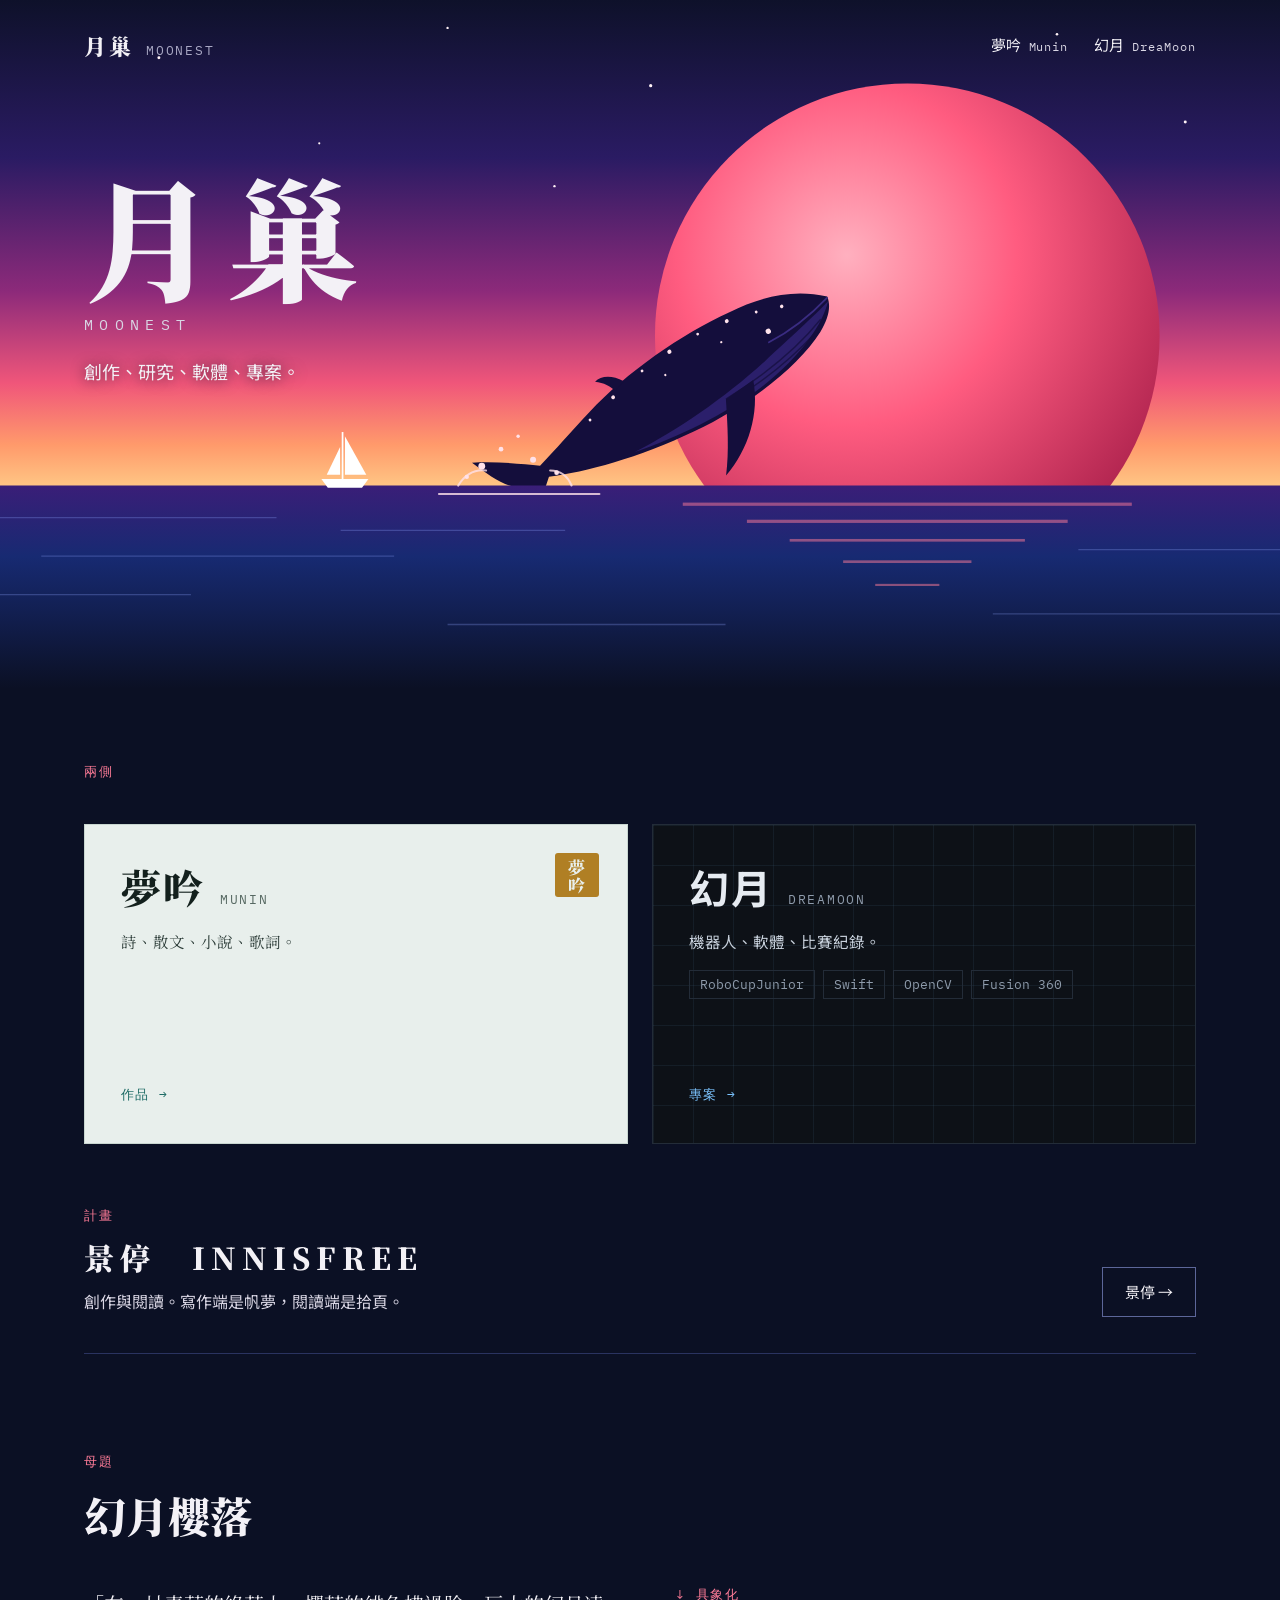
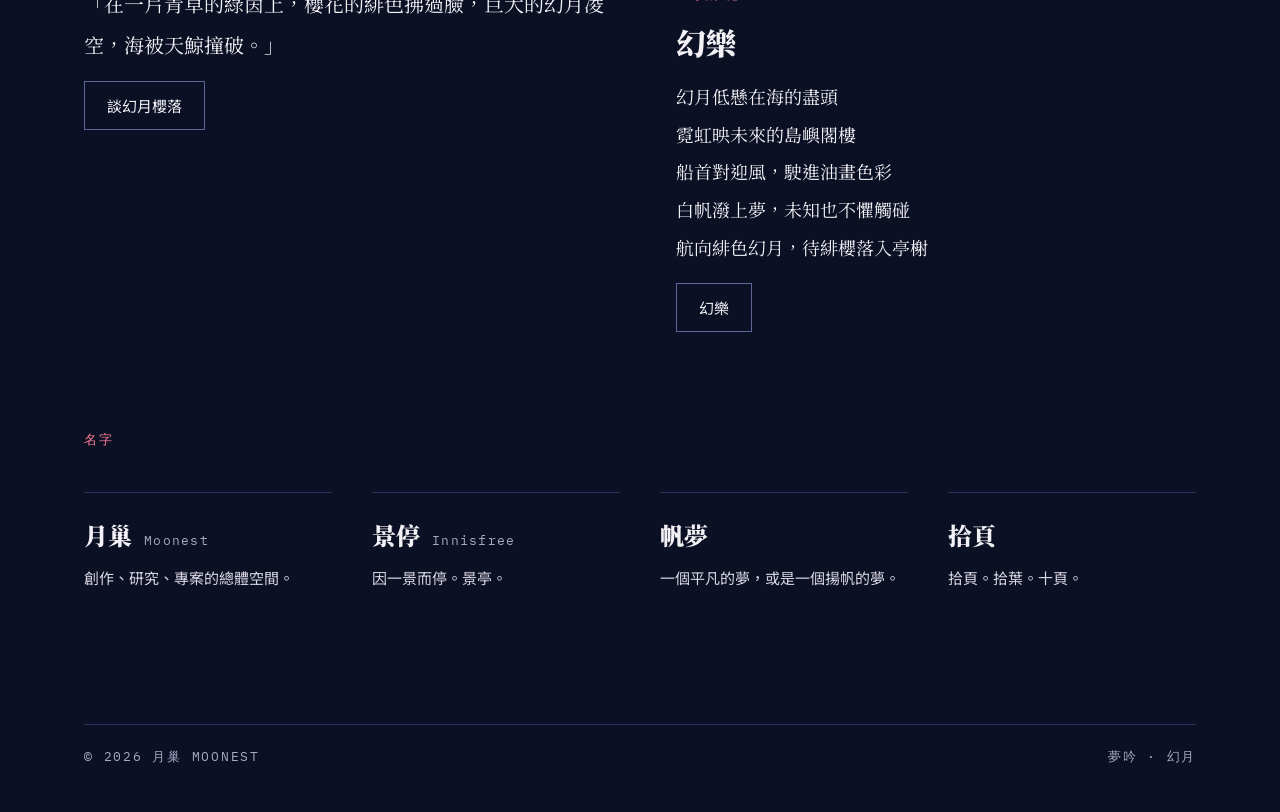
==== index.html @ ba8456cf "Deploy 月巢 Moonest Co-Authored-By: Claude Opus 5.5 <noreply@anthropic.com> Claude-Session: https://cl" ====
<!doctype html>
<html lang="zh-Hant">
<head>
<meta charset="utf-8">
<meta name="viewport" content="width=device-width, initial-scale=1, viewport-fit=cover">
<meta name="description" content="月巢 Moonest">
<style>body{margin:0}img{max-width:100%}[hidden]{display:none!important}</style>
<title>月巢 Moonest</title>
<link rel="stylesheet" href="https://fonts.googleapis.com/css2?family=Noto+Serif+TC:wght@400;600;900&family=Noto+Sans+TC:wght@400;500;700&family=IBM+Plex+Mono:wght@400;500&display=swap">
<style>
/* 版面概念：月巢是一個地方。首頁是「幻月櫻落」那片景；往左走是幻月的工作間（冷、格線、等寬字），往右走是夢吟的書房（紙、明體、朱印）。 */
:root{color-scheme:light;--bg:#F4F6F9;--surface:#FFFFFF;--line:#D5DCE5;--line2:#8493A6;--fg:#0F1720;--fg2:#2B3644;--muted:#556273;--accent:#0B5FB8;--inv-bg:#0F1720;--inv-fg:#E6EBF1;--inv-muted:#9AA7B6;--inv-line:#344153;--grid:rgba(11,95,184,.07);--display:var(--sans);}
:root[data-wing="mn"]{color-scheme:light;--bg:#E8EFEC;--surface:#F5F9F7;--line:#C8D6D0;--line2:#869C94;--fg:#13201D;--fg2:#2D3D39;--muted:#566862;--accent:#1B6A64;--inv-bg:#13201D;--inv-fg:#E8EFEC;--inv-muted:#9DB0A9;--inv-line:#3A4C47;--grid:transparent;--display:var(--serif);--mark:#B07F24;}
:root[data-wing="home"]{color-scheme:dark;--bg:#0B1024;--surface:#141A36;--line:#2A3360;--line2:#5C6699;--fg:#F3F1F6;--fg2:#D9D6E4;--muted:#A9A8C4;--accent:#FF7C98;--inv-bg:#F3F1F6;--inv-fg:#0B1024;--inv-muted:#47496B;--inv-line:#BFC0D6;--grid:rgba(92,102,153,.14);--display:var(--serif);}
@media (prefers-color-scheme: dark){:root:not([data-theme="light"]){color-scheme:dark;--bg:#0D1117;--surface:#141A22;--line:#232C38;--line2:#4A586B;--fg:#E6EBF1;--fg2:#C7D0DB;--muted:#8E9BAB;--accent:#7CC4FF;--inv-bg:#E6EBF1;--inv-fg:#0D1117;--inv-muted:#3F4C5C;--inv-line:#B4BFCC;--grid:rgba(124,196,255,.07);--display:var(--sans);}:root:not([data-theme="light"])[data-wing="mn"]{color-scheme:dark;--bg:#0F1716;--surface:#162120;--line:#26342F;--line2:#5B7068;--fg:#E3EDE9;--fg2:#C6D4CF;--muted:#93A7A0;--accent:#8FD3C2;--inv-bg:#E3EDE9;--inv-fg:#0F1716;--inv-muted:#4E605A;--inv-line:#B3C4BD;--grid:transparent;--display:var(--serif);--mark:#E3C77A;}:root:not([data-theme="light"])[data-wing="home"]{color-scheme:dark;--bg:#0B1024;--surface:#141A36;--line:#2A3360;--line2:#5C6699;--fg:#F3F1F6;--fg2:#D9D6E4;--muted:#A9A8C4;--accent:#FF7C98;--inv-bg:#F3F1F6;--inv-fg:#0B1024;--inv-muted:#47496B;--inv-line:#BFC0D6;--grid:rgba(92,102,153,.14);--display:var(--serif);}}
:root[data-theme="dark"]{color-scheme:dark;--bg:#0D1117;--surface:#141A22;--line:#232C38;--line2:#4A586B;--fg:#E6EBF1;--fg2:#C7D0DB;--muted:#8E9BAB;--accent:#7CC4FF;--inv-bg:#E6EBF1;--inv-fg:#0D1117;--inv-muted:#3F4C5C;--inv-line:#B4BFCC;--grid:rgba(124,196,255,.07);--display:var(--sans);}
:root[data-theme="dark"][data-wing="mn"]{color-scheme:dark;--bg:#0F1716;--surface:#162120;--line:#26342F;--line2:#5B7068;--fg:#E3EDE9;--fg2:#C6D4CF;--muted:#93A7A0;--accent:#8FD3C2;--inv-bg:#E3EDE9;--inv-fg:#0F1716;--inv-muted:#4E605A;--inv-line:#B3C4BD;--grid:transparent;--display:var(--serif);--mark:#E3C77A;}
:root[data-theme="dark"][data-wing="home"]{color-scheme:dark;--bg:#0B1024;--surface:#141A36;--line:#2A3360;--line2:#5C6699;--fg:#F3F1F6;--fg2:#D9D6E4;--muted:#A9A8C4;--accent:#FF7C98;--inv-bg:#F3F1F6;--inv-fg:#0B1024;--inv-muted:#47496B;--inv-line:#BFC0D6;--grid:rgba(92,102,153,.14);--display:var(--serif);}
.as-dm{--bg:#0D1117;--surface:#141A22;--line:#232C38;--line2:#4A586B;--fg:#E6EBF1;--fg2:#C7D0DB;--muted:#8E9BAB;--accent:#7CC4FF;--inv-bg:#E6EBF1;--inv-fg:#0D1117;--inv-muted:#3F4C5C;--inv-line:#B4BFCC;--grid:rgba(124,196,255,.07);--display:var(--sans);}
.as-mn{--bg:#E8EFEC;--surface:#F5F9F7;--line:#C8D6D0;--line2:#869C94;--fg:#13201D;--fg2:#2D3D39;--muted:#566862;--accent:#1B6A64;--inv-bg:#13201D;--inv-fg:#E8EFEC;--inv-muted:#9DB0A9;--inv-line:#3A4C47;--grid:transparent;--display:var(--serif);--mark:#B07F24;}
:root{
  --serif:'Noto Serif TC','Noto Serif CJK TC','Source Han Serif TC','Songti TC','PMingLiU','Noto Sans CJK TC','PingFang TC','Microsoft JhengHei',serif;
  --sans:'Noto Sans TC','Noto Sans CJK TC','PingFang TC','Microsoft JhengHei',sans-serif;
  --mono:'IBM Plex Mono',ui-monospace,Menlo,monospace;
  --wrap:1160px;
}
*{box-sizing:border-box}
body{background:var(--bg);color:var(--fg);font-family:var(--sans);font-size:16px;line-height:1.85;overflow-x:hidden}
a{color:inherit}
a:focus-visible,button:focus-visible{outline:2px solid var(--accent);outline-offset:3px}
h1,h2,h3{font-family:var(--display);font-weight:900;line-height:1.3;margin:0;text-wrap:balance}
p{margin:0}
main{overflow-x:clip}
.wrap{max-width:var(--wrap);margin-inline:auto;padding-inline:24px}
.mono{font-family:var(--mono);font-size:12.5px;letter-spacing:.14em;color:var(--muted);text-transform:uppercase}
.label{font-family:var(--mono);font-size:13px;letter-spacing:.16em;color:var(--accent)}

/* 頁首 */
.site-head{display:flex;flex-wrap:wrap;align-items:center;justify-content:space-between;gap:8px 32px;padding-block:18px;position:relative;z-index:3}
.wordmark{display:flex;align-items:baseline;gap:12px;text-decoration:none;padding-block:8px}
.wordmark b{font-family:var(--serif);font-weight:900;font-size:22px;letter-spacing:.14em}
.site-nav{display:flex;flex-wrap:wrap;gap:0 26px;font-size:15px}
.site-nav a{text-decoration:none;padding:10px 0;border-bottom:2px solid transparent;display:flex;gap:8px;align-items:baseline}
.site-nav a span{font-family:var(--mono);font-size:12px;letter-spacing:.08em;color:var(--muted)}
.site-nav a:hover{border-bottom-color:var(--line2)}
.site-nav a[aria-current="page"]{border-bottom-color:var(--accent)}

.btn{display:inline-flex;align-items:center;min-height:46px;padding:10px 22px;text-decoration:none;font-size:15px;border:1px solid var(--line2);background:none;color:var(--fg);font-family:inherit;cursor:pointer}
.btn:hover{border-color:var(--fg)}
.btn.solid{background:var(--inv-bg);color:var(--inv-fg);border-color:var(--inv-bg);font-weight:700}
.actions{display:flex;flex-wrap:wrap;gap:12px 16px}
section.block{padding-block:96px 0;display:flex;flex-direction:column;gap:40px}
.sec-head{display:flex;flex-direction:column;gap:14px;max-width:44em}
.sec-head h2{font-size:clamp(26px,3.4vw,42px)}
.sec-head p{color:var(--fg2)}
.page-head{padding-block:56px 0;display:flex;flex-direction:column;gap:16px;max-width:46em}
.page-head h1{font-size:clamp(34px,5vw,60px)}
.page-head p{color:var(--fg2);font-size:17px}

/* ===== 首頁：景 ===== */
.scene{position:relative;margin-top:-110px;padding-top:110px;background:#0B1024;min-height:660px;display:flex;flex-direction:column;overflow:hidden;isolation:isolate}
.scene svg.sky{position:absolute;inset:0;width:100%;height:100%;z-index:-1}
.scene>.wrap{width:100%}
[data-wing="home"] .site-nav a span{color:var(--fg2)}
.scene .copy{display:flex;flex-direction:column;gap:22px;max-width:560px;padding-block:72px 300px}
.scene h1{font-family:var(--serif);font-size:clamp(64px,11vw,132px);line-height:1.05;letter-spacing:.08em}
.scene h1 small{display:block;font-family:var(--mono);font-weight:400;font-size:15px;letter-spacing:.42em;color:var(--fg2);margin-top:14px}
.scene .lede{font-size:18px;color:var(--fg);max-width:26em;text-shadow:0 1px 14px rgba(11,16,36,.7)}
.petal{position:absolute;top:-24px;left:var(--x);width:11px;height:7px;border-radius:70% 30% 70% 30%;background:#FFB3C6;opacity:.9;animation:fall linear infinite;z-index:0;pointer-events:none}
@keyframes fall{0%{transform:translate3d(0,-20px,0) rotate(0)}100%{transform:translate3d(-140px,720px,0) rotate(540deg)}}
.boat{animation:bob 7s ease-in-out infinite;transform-origin:center;transform-box:fill-box}
@keyframes bob{0%,100%{transform:translateY(0) rotate(-1.2deg)}50%{transform:translateY(3px) rotate(1.6deg)}}
@media (prefers-reduced-motion: reduce){.petal{animation:none;top:var(--y)}.boat{animation:none}}
@media (max-width:720px){.scene{min-height:620px}.scene svg.sky{top:auto;bottom:0;height:60%}.scene .copy{padding-block:36px 380px}}

.rooms{display:grid;grid-template-columns:repeat(auto-fit,minmax(300px,1fr));gap:24px}
.room{display:flex;flex-direction:column;gap:14px;padding:36px;min-height:320px;text-decoration:none;background:var(--bg);color:var(--fg);border:1px solid var(--line)}
.room .who{display:flex;align-items:baseline;gap:14px;flex-wrap:wrap}
.room h3{font-size:40px;letter-spacing:.06em}
.room p{color:var(--fg2);font-size:15.5px;max-width:30em}
.room .go{margin-top:auto;font-family:var(--mono);font-size:13px;letter-spacing:.1em;color:var(--accent)}
.room:hover{border-color:var(--line2)}
.room.dm{background-image:linear-gradient(var(--grid) 1px,transparent 1px),linear-gradient(90deg,var(--grid) 1px,transparent 1px);background-size:40px 40px}
.room.dm h3{font-family:var(--sans);font-weight:700}
.room.dm .tags{display:flex;flex-wrap:wrap;gap:8px;font-family:var(--mono);font-size:12.5px;color:var(--muted)}
.room.dm .tags span{border:1px solid var(--line);padding:2px 10px}
.room.mn{position:relative}
.room.mn h3{font-family:var(--serif)}
.room.mn p{font-family:var(--serif)}
.seal{display:inline-grid;place-items:center;width:44px;height:44px;background:var(--mark,var(--accent));color:var(--bg);font-family:var(--serif);font-weight:900;font-size:17px;line-height:1.05;writing-mode:vertical-rl;letter-spacing:.04em;border-radius:3px}
.room.mn .seal{position:absolute;right:28px;top:28px}

.strip{display:flex;flex-wrap:wrap;gap:24px 56px;align-items:flex-end;justify-content:space-between;border-top:1px solid var(--line2);border-bottom:1px solid var(--line);padding-block:36px}
.strip .t{display:flex;flex-direction:column;gap:10px;max-width:40em}
.strip h3{font-size:30px;letter-spacing:.2em}
.strip p{color:var(--fg2)}

.motif{display:flex;flex-wrap:wrap;gap:40px 72px}
.motif .col{flex:1 1 320px;min-width:0;display:flex;flex-direction:column;gap:16px}
.motif h3{font-size:30px}
.motif blockquote{margin:0;font-family:var(--serif);font-size:20px;line-height:2.05;color:var(--fg)}
.motif .verse{font-family:var(--serif);font-size:18px;line-height:2.1;color:var(--fg)}
.motif p{color:var(--fg2)}
.arrow{font-family:var(--mono);color:var(--accent);font-size:13px;letter-spacing:.14em}

.names{display:grid;grid-template-columns:repeat(auto-fit,minmax(240px,1fr));gap:0 40px;margin:0}
.names div{padding:20px 0;border-top:1px solid var(--line);display:flex;flex-direction:column;gap:6px}
.names dt{font-family:var(--serif);font-weight:900;font-size:24px;display:flex;align-items:baseline;gap:12px;flex-wrap:wrap}
.names dt span{font-family:var(--mono);font-weight:400;font-size:12.5px;letter-spacing:.1em;color:var(--muted)}
.names dd{margin:0;color:var(--fg2);font-size:15px}

/* ===== 通用內容元件 ===== */
.tl{list-style:none;margin:0;padding:0}
.tl li{display:grid;grid-template-columns:64px minmax(0,1fr) auto;gap:4px 20px;padding:17px 0;border-top:1px solid var(--line);align-items:baseline}
.tl li:last-child{border-bottom:1px solid var(--line)}
.tl .y{font-family:var(--mono);font-size:14px;color:var(--muted);font-variant-numeric:tabular-nums}
.tl .r{font-weight:700;white-space:nowrap}
.tl .r.top{color:var(--accent)}
.tl .r.quiet{font-weight:400;color:var(--muted)}
@media (max-width:560px){.tl li{grid-template-columns:52px minmax(0,1fr)}.tl .r{grid-column:2}}
.cols{display:flex;flex-wrap:wrap;gap:40px 56px}
.cols>.main{flex:999 1 520px;min-width:0}
.cols>.aside{flex:1 1 300px;min-width:0;display:flex;flex-direction:column;gap:18px}
.card{background:var(--surface);border:1px solid var(--line);padding:24px;display:flex;flex-direction:column;gap:8px}
.card h3{font-family:var(--sans);font-weight:700;font-size:18px}
.card p{color:var(--fg2);font-size:15px}
.grid{display:grid;grid-template-columns:repeat(auto-fit,minmax(250px,1fr));gap:20px}
.plain{display:flex;flex-direction:column;gap:8px;padding-top:18px;border-top:1px solid var(--line2)}
.plain h3{font-family:var(--sans);font-weight:700;font-size:17px}
.plain p{color:var(--fg2);font-size:15px}
.big{background:var(--inv-bg);color:var(--inv-fg);padding:36px;display:flex;flex-direction:column;gap:16px}
.big .mono{color:var(--inv-muted)}
.big h3{font-size:34px}
.big p{max-width:38em}
.big .facts{display:flex;flex-wrap:wrap;gap:6px 28px;padding-top:12px;border-top:1px solid var(--inv-line);font-family:var(--mono);font-size:13px;color:var(--inv-muted)}
.prose-block{display:flex;flex-direction:column;gap:14px;max-width:42em;color:var(--fg2)}
.prose-block h3{font-size:22px;color:var(--fg);margin-top:8px}
.steps{list-style:none;margin:0;padding:0;counter-reset:s}
.steps li{counter-increment:s;display:grid;grid-template-columns:44px minmax(0,1fr);gap:0 12px;padding:14px 0;border-top:1px solid var(--line)}
.steps li::before{content:counter(s,decimal-leading-zero);font-family:var(--mono);font-size:13px;color:var(--muted);padding-top:3px}
.steps b{display:block}
.steps span{color:var(--fg2);font-size:15px}
.log{font-family:var(--mono);font-size:13.5px;line-height:1.9;color:var(--fg2);margin:0;padding:0;list-style:none}
.log li{display:grid;grid-template-columns:52px minmax(0,1fr);gap:0 12px;padding:8px 0;border-top:1px solid var(--line)}
.log b{color:var(--accent);font-weight:500}
.log span{font-family:var(--sans);font-size:15px}
.meanings{display:flex;flex-wrap:wrap;gap:10px 28px;font-family:var(--serif);font-size:18px}
.meanings span{display:flex;align-items:baseline;gap:10px}
.meanings i{font-style:normal;font-family:var(--sans);font-size:14px;color:var(--muted)}

/* ===== 幻月：工作間 ===== */
.dm-head{position:relative;padding-block:64px 56px;border-bottom:1px solid var(--line);
  background-image:linear-gradient(var(--grid) 1px,transparent 1px),linear-gradient(90deg,var(--grid) 1px,transparent 1px);background-size:48px 48px}
.dm-head .in{display:flex;flex-direction:column;gap:18px;max-width:44em}
.dm-head h1{font-family:var(--sans);font-weight:700;font-size:clamp(40px,7vw,88px);letter-spacing:.02em;line-height:1.1}
.dm-head h1 span{font-family:var(--mono);font-weight:400;font-size:.42em;color:var(--accent);letter-spacing:.02em;margin-left:.3em}
.dm-head p{color:var(--fg2);font-size:17px}
.dm-head .coord{position:absolute;right:24px;bottom:14px}
[data-wing="dm"] h2,[data-wing="dm"] h3{font-family:var(--sans);font-weight:700}
.proj{display:grid;grid-template-columns:minmax(0,1fr) auto;gap:4px 24px;padding:20px 0;border-top:1px solid var(--line);text-decoration:none;align-items:baseline}
.proj:last-child{border-bottom:1px solid var(--line)}
.proj h3{font-size:22px}
.proj p{grid-column:1;color:var(--fg2);font-size:15px;max-width:44em}
.proj .n{font-family:var(--mono);font-size:12.5px;color:var(--muted);white-space:nowrap}
a.proj:hover h3{color:var(--accent)}

.dm-hero-in{display:flex;flex-wrap:wrap;gap:36px 56px;align-items:center;justify-content:space-between}
.dm-hero .in{flex:1 1 320px;min-width:0}
.dm-quote{margin:0;font-size:19px;line-height:1.95;color:var(--fg);max-width:22em}
.sim{flex:1 1 420px;max-width:600px;min-width:0;margin:0;display:flex;flex-direction:column;gap:10px}
.sim canvas{width:100%;height:auto;display:block;border:1px solid var(--line);background:var(--bg)}
.sim figcaption{display:flex;flex-wrap:wrap;gap:4px 20px;justify-content:space-between}
.sim figcaption b{font-weight:500;color:var(--accent)}
.figs{display:grid;grid-template-columns:repeat(auto-fit,minmax(280px,1fr));gap:20px}
.fig{margin:0;background:var(--surface);border:1px solid var(--line);padding:16px;display:flex;flex-direction:column;gap:8px;min-width:0}
.fig svg{width:100%;height:auto;display:block}
.d-line{stroke:var(--line2);fill:none;stroke-width:1.2}
.d-dash{stroke:var(--line2);fill:none;stroke-width:1;stroke-dasharray:3 5}
.d-hi{stroke:var(--accent);fill:none;stroke-width:1.8}
.d-hi2{stroke:var(--accent);stroke-width:1.8}
.d-ring{stroke:var(--accent);fill:var(--surface);stroke-width:2.2}
.d-fill{fill:var(--bg);stroke:var(--line2);stroke-width:1.2}
.d-track{stroke:var(--fg);fill:none;stroke-width:30;stroke-linecap:butt}
.d-ink{fill:var(--fg2)}
.d-acc{fill:var(--accent)}
.d-txt{fill:var(--muted);font-family:var(--mono);font-size:11.5px;letter-spacing:.04em}
.d-acct{fill:var(--accent)}
.d-big{fill:var(--fg);font-family:var(--mono);font-size:44px;font-weight:500}
.dot{display:inline-block;width:7px;height:7px;border-radius:50%;background:var(--accent);margin-right:9px;vertical-align:1px}
/* ===== 夢吟：書房 ===== */
.mn-head{display:flex;flex-wrap:wrap;gap:40px 72px;justify-content:space-between;align-items:flex-start;padding-block:64px 0}
.mn-head .intro{flex:1 1 380px;min-width:0;display:flex;flex-direction:column;gap:18px;max-width:34em;font-family:var(--serif);font-size:17.5px;line-height:2}
.mn-head .intro h1{font-size:clamp(44px,7vw,84px);letter-spacing:.12em;display:flex;align-items:center;gap:20px;flex-wrap:wrap}
.mn-head .intro p{color:var(--fg2)}
.mn-poem{writing-mode:vertical-rl;font-family:var(--serif);font-size:19px;line-height:2.4;letter-spacing:.2em;max-height:19em;max-width:100%;overflow-x:auto;flex:0 0 auto;border-right:1px solid var(--line2);padding-right:22px}
.cat{display:flex;flex-direction:column;gap:0}
.cat-head{display:flex;align-items:baseline;justify-content:space-between;gap:16px;padding-bottom:12px}
.cat-head h2{font-size:26px;letter-spacing:.1em}
.work{display:grid;grid-template-columns:minmax(0,1fr) auto;gap:4px 24px;padding:18px 0;border-top:1px solid var(--line);text-decoration:none;align-items:baseline}
.work:last-child{border-bottom:1px solid var(--line)}
.work h3{font-size:22px}
.work.novel h3{font-size:28px}
.work p{grid-column:1;color:var(--fg2);font-size:15px;max-width:42em;font-family:var(--serif)}
.work .n{font-family:var(--mono);font-size:12.5px;color:var(--muted);white-space:nowrap;font-variant-numeric:tabular-nums}
.work:hover h3{color:var(--accent)}
.cats{display:flex;flex-direction:column;gap:64px;padding-top:72px}

.mn-art{flex:1 1 380px;max-width:600px;min-width:0;height:auto;align-self:center}
.mn-left{flex:1 1 340px;min-width:0;display:flex;flex-direction:column;gap:40px;align-items:flex-start;align-self:center}
.mn-left .intro{flex:0 0 auto}
.a-moon{fill:var(--surface);stroke:var(--line2);stroke-width:1.2}
.a-mist{stroke:var(--bg);stroke-width:7;stroke-linecap:round;fill:none}
.a-branch{stroke:var(--fg);stroke-width:6;fill:none;stroke-linecap:round}
.a-twig{stroke:var(--fg);stroke-width:2.6;fill:none;stroke-linecap:round}
.a-leaf{fill:var(--fg2);opacity:.82}
.a-seven{fill:var(--mark,var(--accent))}
.a-ink{fill:var(--fg);stroke:var(--fg);stroke-width:2.4;stroke-linejoin:round;stroke-linecap:round}
.a-eye{fill:var(--bg)}
.mn-sec{display:flex;flex-direction:column;gap:22px}
.mn-h{display:flex;align-items:center;gap:16px}
.mn-h h2{font-size:26px;letter-spacing:.14em;white-space:nowrap}
.mn-h::after{content:"";flex:1;border-top:1px solid var(--line2);height:3px;border-bottom:1px solid var(--line)}
.mn-h .mono{order:3}
.shelf{display:grid;grid-template-columns:repeat(auto-fit,minmax(220px,1fr));gap:28px}
.book{display:flex;flex-direction:column;gap:14px;text-decoration:none;min-width:0}
.cover{position:relative;aspect-ratio:3/4;max-width:100%;overflow:hidden;box-shadow:0 1px 0 var(--line2),6px 8px 0 var(--line)}
.cover svg{position:absolute;inset:0;width:100%;height:100%}
.cover .bt{position:absolute;top:22px;right:20px;writing-mode:vertical-rl;font-family:var(--serif);font-weight:900;font-size:30px;letter-spacing:.2em;line-height:1.1}
.cover .by{position:absolute;left:18px;bottom:16px;font-family:var(--mono);font-size:11px;letter-spacing:.2em}
.book:hover .cover{transform:translateY(-3px)}
.cover{transition:transform .2s}
@media (prefers-reduced-motion: reduce){.cover{transition:none}.book:hover .cover{transform:none}}
.book p{font-family:var(--serif);font-size:15px;color:var(--fg2)}
.series{border:1px solid var(--line);background:var(--surface);display:flex;flex-direction:column}
.sea-art{width:100%;height:auto;display:block;border-bottom:1px solid var(--line)}
.s-line{stroke:var(--fg);stroke-width:1.6;fill:none;stroke-linecap:round}
.s-faint{stroke:var(--line2);stroke-width:1.2;fill:none;stroke-linecap:round}
.s-ink{fill:var(--fg)}
.s-ink2{stroke:var(--fg);stroke-width:2.4;fill:none;stroke-linecap:round}
.series .cap{padding:18px 24px 4px;display:flex;justify-content:space-between;gap:16px;flex-wrap:wrap;align-items:baseline}
.series .cap h3{font-size:24px;letter-spacing:.1em}
.series .rows{padding:0 24px 8px}
.series .work:last-child{border-bottom:0}
.slips{display:flex;gap:18px;overflow-x:auto;padding-bottom:14px;align-items:stretch}
.slip{flex:0 0 auto;display:block;text-decoration:none;background:var(--surface);border:1px solid var(--line);padding:26px 22px;min-width:0}
.slip .v{writing-mode:vertical-rl;height:17.5em;flex:none;font-family:var(--serif);font-size:17px;line-height:2.15;letter-spacing:.16em}
.slip .v .t{font-weight:900;font-size:21px;color:var(--accent);padding-left:14px}
.slip .v .gap{width:.9em}
.slip .v .more{color:var(--muted)}
.slip:hover{border-color:var(--line2)}
.track{border-top:1px solid var(--line);padding:18px 0;display:flex;flex-direction:column;gap:12px}
.track:last-child{border-bottom:1px solid var(--line)}
.track a{display:grid;grid-template-columns:minmax(0,1fr) auto;gap:4px 24px;text-decoration:none;align-items:baseline}
.track h3{font-size:22px}
.track a:hover h3{color:var(--accent)}
.track .players{display:grid;grid-template-columns:repeat(auto-fit,minmax(240px,1fr));gap:12px 24px}
.track figure{margin:0;display:flex;flex-direction:column;gap:6px}
.track audio{width:100%}
.lores{display:grid;grid-template-columns:repeat(auto-fit,minmax(260px,1fr));gap:24px 40px}
.lores .grp{display:flex;flex-direction:column;gap:10px}
.lores .chips{display:flex;flex-wrap:wrap;gap:10px}
.lores a{font-family:var(--serif);font-size:16px;text-decoration:none;border:1px solid var(--line2);padding:8px 16px}
.lores a:hover{border-color:var(--accent);color:var(--accent)}
.ft{padding-top:120px}
.appr{display:flex;flex-direction:column;gap:12px;font-family:var(--sans);font-size:15px;line-height:1.9;color:var(--fg2);max-width:30em}
.appr .mono{color:var(--accent)}
.ft-desert{display:grid;grid-template-columns:minmax(0,1fr) auto;gap:40px 72px;align-items:end;position:relative}
.ft-desert .side{display:flex;flex-direction:column;gap:22px;padding-bottom:64px}
.drift{writing-mode:vertical-rl;font-family:var(--serif);font-size:clamp(20px,2.3vw,28px);line-height:2.6;letter-spacing:.34em;max-width:100%;overflow-x:auto;padding-bottom:64px}
.drift .t{font-weight:900;font-size:1.5em;color:var(--accent);letter-spacing:.2em;padding-left:.6em}
.drift .d{font-family:var(--mono);font-size:12.5px;letter-spacing:.14em;color:var(--muted);padding-top:1em}
.dune-art{position:absolute;left:0;right:0;bottom:0;width:100%;height:64px}
@media (max-width:760px){.ft-desert{grid-template-columns:minmax(0,1fr)}.ft-desert .side{order:2;padding-bottom:72px}.drift{padding-bottom:16px;justify-self:end}}
.ft-sea .sea-art{border:0;border-bottom:1px solid var(--line2)}
.ft-h{display:flex;flex-direction:column;gap:10px;align-items:center;text-align:center;padding-block:44px 8px}
.ft-h h2{font-size:clamp(30px,4.6vw,54px);letter-spacing:.3em;padding-left:.3em}
.ft-prose{font-family:var(--serif);font-size:18px;line-height:2.1;max-width:27em;margin-inline:auto;display:flex;flex-direction:column;gap:1.25em;padding-block:36px 48px;text-align:center}
.ft-prose p:first-child{font-size:1.3em;letter-spacing:.08em}
.ft-prose p:last-child{font-size:1.2em;color:var(--accent);padding-top:.8em}
.ft-sea .appr{margin-inline:auto;border-top:1px solid var(--line2);padding-top:28px;max-width:38em}
.ft-links{display:flex;flex-wrap:wrap;gap:10px 14px;justify-content:center;align-items:center;padding-top:36px}
.ft-links a,.more-list a{font-family:var(--serif);font-size:16px;text-decoration:none;border:1px solid var(--line2);padding:8px 16px}
.ft-links a:hover,.more-list a:hover{border-color:var(--accent);color:var(--accent)}
.ft-tree{display:grid;grid-template-columns:minmax(0,300px) minmax(0,1fr);gap:48px 72px;align-items:end}
.tree-art{width:100%;height:auto;display:block}
.t-ink{stroke:var(--fg);stroke-width:3;fill:none;stroke-linecap:round}
.t-ground{stroke:var(--line2);stroke-width:1.2}
.t-moon{fill:var(--mark,var(--accent))}
.t-drop{fill:var(--mark,var(--accent))}
.ft-tree .verse-v{writing-mode:vertical-rl;font-family:var(--serif);font-size:19px;line-height:2.3;letter-spacing:.2em;max-height:19em;max-width:100%;overflow-x:auto}
.ft-tree .verse-v .t{font-weight:900;font-size:1.6em;color:var(--accent);padding-left:.7em}
.ft-tree .verse-v .gap{width:1.1em}
.ft-tree .verse-v{justify-self:end}
.ft-tree .side{grid-column:1/-1;display:grid;grid-template-columns:repeat(auto-fit,minmax(280px,1fr));gap:32px 64px;min-width:0;border-top:1px solid var(--line2);padding-top:32px}
.ft-tree .side>div{display:flex;flex-direction:column;gap:22px;min-width:0}
.ft-tree .excerpt{font-family:var(--serif);font-size:17px;line-height:2.05;color:var(--fg)}
.ft-tree .players{display:grid;grid-template-columns:repeat(auto-fit,minmax(220px,1fr));gap:12px 20px}
.ft-tree figure{margin:0;display:flex;flex-direction:column;gap:6px}
.ft-tree audio{width:100%}
@media (max-width:760px){.ft-tree{grid-template-columns:minmax(0,1fr)}.tree-art{max-width:240px}.drift{font-size:19px;line-height:2;letter-spacing:.22em}.drift .t{font-size:1.3em}}
.more-strip{margin-top:96px;border-top:1px solid var(--line2);padding-top:32px;display:flex;flex-wrap:wrap;gap:20px 40px;justify-content:space-between;align-items:center}
.more-list{display:flex;flex-wrap:wrap;gap:10px 14px;align-items:center}
.stream{display:grid;grid-template-columns:repeat(12,minmax(0,1fr));gap:84px 32px;padding-top:96px;align-items:start}
.q-wide{grid-column:1/-1;margin-bottom:-48px}
.q-wide svg{display:block;width:100%;height:auto;border:0}
.frag{display:flex;flex-direction:column;gap:14px;min-width:0}
.frag.p0{grid-column:1/8}.frag.p1{grid-column:9/13;margin-top:56px}.frag.p2{grid-column:3/10}
.frag.p3{grid-column:6/13}.frag.p4{grid-column:1/6;margin-top:40px}.frag.p5{grid-column:4/11}
.q{font-family:var(--serif);line-height:1.95;letter-spacing:.04em}
.frag.p0 .q,.frag.p3 .q{font-size:clamp(23px,2.7vw,34px)}
.frag.p2 .q,.frag.p5 .q{font-size:clamp(20px,2vw,25px)}
.frag.p1 .q,.frag.p4 .q{font-size:clamp(18px,1.6vw,20px)}
.q.qv{writing-mode:vertical-rl;line-height:2.4;letter-spacing:.3em;max-height:20em;max-width:100%;overflow-x:auto;align-self:flex-start}
.frag .q.qn{font-family:var(--sans);font-size:16px;line-height:2;letter-spacing:.02em;color:var(--fg2);max-width:26em}
.q-note{font-family:var(--sans);font-size:14px;line-height:1.85;color:var(--fg2);max-width:32em}
.q-note .mono{color:var(--accent);margin-right:12px}
.q-src{font-family:var(--serif);font-size:15.5px;text-decoration:none;color:var(--fg2);display:flex;align-items:baseline;gap:12px;flex-wrap:wrap}
.q-src:hover{color:var(--accent)}
.q-book{display:flex;gap:24px;align-items:flex-start}
.q-in{display:flex;flex-direction:column;gap:14px;min-width:0;flex:1}
.cover.mini{flex:0 0 78px;width:78px;box-shadow:0 1px 0 var(--line2),3px 4px 0 var(--line)}
.q-tree{flex:0 0 150px;max-width:40%}
@media (max-width:760px){.stream{gap:64px 0;padding-top:72px}.frag[class*=" p"]{grid-column:1/-1;margin-top:0}.frag.p1,.frag.p3,.frag.p5{padding-left:15%}.q-wide{margin-bottom:-36px}.q-tree{flex-basis:110px}}
[data-view]{position:relative}
[data-view]>.wrap,[data-view]>.dm-head{position:relative;z-index:1}
.deco{position:absolute;inset:0;overflow:hidden;pointer-events:none;z-index:0}
.deco svg{position:absolute;overflow:visible}
.deco.k-mn{color:var(--fg)}
.deco.k-dm{color:var(--accent)}
.deco .gold{color:var(--mark,var(--accent))}
[data-wing="dm"] main{background-image:radial-gradient(var(--grid) 1.1px,transparent 1.2px);background-size:26px 26px}
/* ===== 閱讀頁 ===== */
.reader{padding-block:40px 0;display:flex;flex-direction:column;gap:28px;max-width:44em;margin-inline:auto}
.reader .back{font-family:var(--mono);font-size:13px;letter-spacing:.08em;color:var(--muted);text-decoration:none;align-self:flex-start;padding:8px 0}
.reader .back:hover{color:var(--fg)}
.reader h1{font-family:var(--serif);font-size:clamp(32px,5vw,52px)}
.reader .sub{display:flex;flex-wrap:wrap;gap:4px 20px}
.parts{display:flex;flex-wrap:wrap;gap:8px}
.parts a{font-size:14px;text-decoration:none;border:1px solid var(--line);padding:8px 14px;color:var(--fg2)}
.parts a:hover{border-color:var(--line2)}
.parts a[aria-current="true"]{border-color:var(--accent);color:var(--fg)}
.parts .grp{flex-basis:100%;font-family:var(--mono);font-size:12.5px;letter-spacing:.1em;color:var(--muted);padding-top:6px}
.text{font-family:var(--serif);font-size:18px;line-height:2.05;display:flex;flex-direction:column;gap:1.1em;border-top:1px solid var(--line2);padding-top:32px}
.text h2{font-family:var(--serif);font-size:26px}
.text h3{font-family:var(--serif);font-size:21px;margin-top:1.4em}
.text .meta{font-family:var(--mono);font-size:13px;letter-spacing:.06em;color:var(--muted);line-height:1.7}
.text .tag{font-family:var(--mono);font-size:12.5px;letter-spacing:.1em;color:var(--muted);margin-top:.6em}
.text hr{border:0;border-top:1px solid var(--line);width:5em;margin:1em auto}
.text .stanza{line-height:2.1}
.text.lore{font-family:var(--sans);font-size:16px;line-height:1.8;gap:.35em}
.text.lore .l0{font-weight:700;margin-top:1em}
.text.lore .l1{padding-left:1.5em;color:var(--fg2)}
.text.lore .l2{padding-left:3em;color:var(--fg2)}
.text.lore .l3,.text.lore .l4{padding-left:4.5em;color:var(--muted)}
.text.lore h3{font-size:22px}
.text.lore p{color:var(--fg2)}
.tablebox{overflow-x:auto;max-width:100%}
.tablebox table{border-collapse:collapse;font-size:14.5px;min-width:560px;width:100%}
.tablebox th,.tablebox td{text-align:left;padding:9px 14px 9px 0;border-top:1px solid var(--line);vertical-align:top}
.tablebox th{font-family:var(--mono);font-weight:500;font-size:12.5px;letter-spacing:.08em;color:var(--muted);border-top:0}
.text.vert{writing-mode:vertical-rl;max-height:22em;max-width:100%;overflow-x:auto;gap:2.2em;letter-spacing:.16em;padding-top:0;border-top:0;padding-right:8px;align-self:flex-start}
.vert-frame{border-top:1px solid var(--line2);padding-top:32px}
.note{background:var(--surface);border:1px solid var(--line);padding:24px;display:flex;flex-direction:column;gap:12px;font-size:15.5px;color:var(--fg2)}
.audio{display:flex;flex-direction:column;gap:14px}
.audio figure{margin:0;display:flex;flex-direction:column;gap:6px}
.audio audio{width:100%}
.pager{display:flex;flex-wrap:wrap;justify-content:space-between;gap:12px;border-top:1px solid var(--line);padding-top:24px}

.site-foot{padding-block:112px 44px;display:flex;flex-direction:column;gap:20px}
.site-foot hr{border:0;border-top:1px solid var(--line);margin:0;width:100%}
.site-foot .row{display:flex;flex-wrap:wrap;justify-content:space-between;gap:6px 24px}
.site-foot a{text-decoration:none}
.site-foot a:hover{color:var(--fg)}
</style>
<script>
(function(){ // 先決定是哪一間，避免換色閃一下
  var t=(location.hash||'').replace(/^#/,'')||'home';
  var w=/^(dreamoon|robot)$/.test(t)?'dm':(/^(munin|r-)/.test(t)?'mn':'home');
  document.documentElement.setAttribute('data-wing',w);
})();
</script>

</head>
<body>
<header class="wrap site-head">
  <a class="wordmark" href="#home"><b>月巢</b><span class="mono">Moonest</span></a>
  <nav class="site-nav" aria-label="主要導覽">
    <a href="#munin" data-nav="munin">夢吟 <span>Munin</span></a>
    <a href="#dreamoon" data-nav="dreamoon">幻月 <span>DreaMoon</span></a>
  </nav>
</header>

<main>
<!-- ===== 月巢 ===== -->
<div data-view="home">
  <section class="scene">
    <svg class="sky" viewBox="0 0 1200 660" preserveAspectRatio="xMidYMax slice" aria-hidden="true">
      <defs>
        <linearGradient id="g-sky" x1="0" y1="0" x2="0" y2="1"><stop offset="0" stop-color="#0B1024"/><stop offset=".34" stop-color="#2A1B63"/><stop offset=".6" stop-color="#8C2A7A"/><stop offset=".78" stop-color="#F0567A"/><stop offset=".9" stop-color="#FF9A6B"/><stop offset="1" stop-color="#FFD08A"/></linearGradient>
        <linearGradient id="g-sea" x1="0" y1="0" x2="0" y2="1"><stop offset="0" stop-color="#3A1E78"/><stop offset=".35" stop-color="#172A72"/><stop offset="1" stop-color="#0B1024"/></linearGradient>
        <radialGradient id="g-moon" cx=".38" cy=".34" r=".75"><stop offset="0" stop-color="#FFB0BF"/><stop offset=".45" stop-color="#FF5C80"/><stop offset="1" stop-color="#A81E4A"/></radialGradient>
      </defs>
      <rect width="1200" height="480" fill="url(#g-sky)"/>
      <g fill="#FFF2F6"><circle cx="150" cy="70" r="1.4"/><circle cx="420" cy="42" r="1.1"/><circle cx="610" cy="96" r="1.5"/><circle cx="990" cy="48" r="1.2"/><circle cx="1110" cy="130" r="1.4"/><circle cx="300" cy="150" r="1"/><circle cx="520" cy="190" r="1.1"/></g>
      <circle cx="850" cy="330" r="236" fill="url(#g-moon)"/>
      <!-- 天鯨：撞破海面，躍進天空 -->
      <g transform="translate(470 424) rotate(-32) scale(.82)">
        <path fill="#140E3C" d="M400 62C372 34 336 22 296 18C236 10 160 14 100 30C70 38 44 46 20 52C4 40-18 22-44 8C-36 28-30 44-18 57C-30 70-38 86-42 106C-16 96 6 82 22 68C60 86 120 104 190 112C260 120 330 112 372 92C388 84 398 74 400 62Z"/>
        <path fill="#140E3C" d="M152 21C144 7 133 2 124 4C132 10 136 18 138 25Z"/>
        <path fill="#2B1F6B" d="M398 67C380 85 340 104 280 110C230 114 170 108 120 96C172 101 240 98 300 87C340 79 376 73 398 67Z"/>
        <g fill="none" stroke="#140E3C" stroke-width="1.6" opacity=".7"><path d="M380 80C340 94 290 100 240 100"/><path d="M366 90C330 100 290 105 250 105"/></g>
        <path fill="#140E3C" d="M278 98C264 134 232 162 194 174C212 152 226 126 240 100Z"/>
        <path fill="none" stroke="#3A2C82" stroke-width="2" stroke-linecap="round" d="M399 63C372 70 344 73 316 71"/>
        <circle cx="322" cy="60" r="3" fill="#FFE3EC"/>
        <g fill="#FFE3EC"><circle cx="96" cy="38" r="1.6"/><circle cx="132" cy="30" r="2.2"/><circle cx="176" cy="22" r="1.6"/><circle cx="214" cy="20" r="2.4"/><circle cx="252" cy="20" r="1.6"/><circle cx="288" cy="25" r="2.2"/><circle cx="322" cy="34" r="1.6"/><circle cx="350" cy="44" r="2"/><circle cx="196" cy="40" r="1.3"/><circle cx="270" cy="42" r="1.3"/></g>
      </g>
      <rect y="470" width="1200" height="190" fill="url(#g-sea)"/>
      <g fill="#FF7C98" opacity=".5"><rect x="640" y="486" width="420" height="3"/><rect x="700" y="502" width="300" height="3"/><rect x="740" y="520" width="220" height="2.5"/><rect x="790" y="540" width="120" height="2.5"/><rect x="820" y="562" width="60" height="2"/></g>
      <g stroke="#8FA6FF" stroke-opacity=".28" stroke-width="1.2" fill="none"><path d="M0 500h260M320 512h210M40 536h330M0 572h180M930 590h270M1010 530h190M420 600h260"/></g>
      <g fill="#FFE1EA"><circle cx="452" cy="452" r="3.2"/><circle cx="470" cy="436" r="2.2"/><circle cx="500" cy="446" r="2.8"/><circle cx="438" cy="462" r="2"/><circle cx="522" cy="458" r="2.2"/><circle cx="486" cy="424" r="1.6"/></g>
      <g fill="none" stroke="#FFE1EA" stroke-width="2" stroke-linecap="round" opacity=".8"><path d="M430 470q10-16 26-14"/><path d="M536 470q-6-14-20-14"/><path d="M412 478h150"/></g>
      <!-- 帆船 -->
      <g transform="translate(300 420)"><g class="boat" fill="#FFFFFF"><path d="M21 0h1.6v44H21z"/><path d="M24 4 44 40H24z"/><path d="M19.5 14v26H7z"/><path d="M2 44h44l-6 8H8z"/></g></g>
    </svg>
    <span class="petal" aria-hidden="true" style="--x:49%;--y:25%;animation-duration:17.3s;animation-delay:-1.2s;transform:scale(1.00)"></span><span class="petal" aria-hidden="true" style="--x:76%;--y:18%;animation-duration:17.0s;animation-delay:-1.4s;transform:scale(1.00)"></span><span class="petal" aria-hidden="true" style="--x:72%;--y:33%;animation-duration:13.4s;animation-delay:-10.4s;transform:scale(1.00)"></span><span class="petal" aria-hidden="true" style="--x:16%;--y:36%;animation-duration:14.0s;animation-delay:-10.2s;transform:scale(1.00)"></span><span class="petal" aria-hidden="true" style="--x:80%;--y:21%;animation-duration:23.4s;animation-delay:-15.1s;transform:scale(1.00)"></span><span class="petal" aria-hidden="true" style="--x:82%;--y:13%;animation-duration:19.3s;animation-delay:-9.5s;transform:scale(1.00)"></span><span class="petal" aria-hidden="true" style="--x:36%;--y:11%;animation-duration:19.1s;animation-delay:-3.2s;transform:scale(1.00)"></span><span class="petal" aria-hidden="true" style="--x:61%;--y:24%;animation-duration:18.9s;animation-delay:-13.7s;transform:scale(1.00)"></span><span class="petal" aria-hidden="true" style="--x:79%;--y:29%;animation-duration:14.1s;animation-delay:-13.7s;transform:scale(1.00)"></span><span class="petal" aria-hidden="true" style="--x:32%;--y:53%;animation-duration:14.1s;animation-delay:-17.1s;transform:scale(1.00)"></span><span class="petal" aria-hidden="true" style="--x:80%;--y:13%;animation-duration:19.8s;animation-delay:-11.9s;transform:scale(1.00)"></span><span class="petal" aria-hidden="true" style="--x:76%;--y:60%;animation-duration:21.5s;animation-delay:-11.2s;transform:scale(1.00)"></span><span class="petal" aria-hidden="true" style="--x:66%;--y:52%;animation-duration:16.3s;animation-delay:-19.1s;transform:scale(1.00)"></span><span class="petal" aria-hidden="true" style="--x:97%;--y:37%;animation-duration:13.9s;animation-delay:-7.2s;transform:scale(1.00)"></span><span class="petal" aria-hidden="true" style="--x:71%;--y:49%;animation-duration:21.0s;animation-delay:-6.9s;transform:scale(1.00)"></span><span class="petal" aria-hidden="true" style="--x:17%;--y:21%;animation-duration:18.6s;animation-delay:-4.0s;transform:scale(1.00)"></span>
    <div class="wrap">
      <div class="copy">
        <h1>月巢<small>MOONEST</small></h1>
        <p class="lede">創作、研究、軟體、專案。</p>
      </div>
    </div>
  </section>

  <section class="wrap block" style="padding-top:72px">
    <div class="sec-head"><div class="label">兩側</div></div>
    <div class="rooms">
      <a class="room mn as-mn" href="#munin">
        <span class="seal" aria-hidden="true">夢吟</span>
        <div class="who"><h3>夢吟</h3><span class="mono">Munin</span></div>
        <p>詩、散文、小說、歌詞。</p>
        <span class="go">作品 →</span>
      </a>
      <a class="room dm as-dm" href="#dreamoon">
        <div class="who"><h3>幻月</h3><span class="mono">DreaMoon</span></div>
        <p>機器人、軟體、比賽紀錄。</p>
        <div class="tags"><span>RoboCupJunior</span><span>Swift</span><span>OpenCV</span><span>Fusion 360</span></div>
        <span class="go">專案 →</span>
      </a>
    </div>
  </section>

  <section class="wrap block" style="padding-top:24px">
    <div class="strip" style="border-top:0">
      <div class="t"><div class="label">計畫</div><h3>景停　INNISFREE</h3><p>創作與閱讀。寫作端是帆夢，閱讀端是拾頁。</p></div>
      <a class="btn" href="#innisfree">景停 →</a>
    </div>
  </section>

  <section class="wrap block">
    <div class="sec-head"><div class="label">母題</div><h2>幻月櫻落</h2>
      </div>
    <div class="motif">
      <div class="col">
        <blockquote>「在一片青草的綠茵上，櫻花的緋色拂過臉，巨大的幻月凌空，海被天鯨撞破。」</blockquote>
        <div class="actions"><a class="btn" href="#r-about-moon">談幻月櫻落</a></div>
      </div>
      <div class="col">
        <div class="arrow">↓ 具象化</div>
        <h3>幻樂</h3>
        
        <p class="verse">幻月低懸在海的盡頭<br>霓虹映未來的島嶼閣樓<br>船首對迎風，駛進油畫色彩<br>白帆潑上夢，未知也不懼觸碰<br>航向緋色幻月，待緋櫻落入亭榭</p>
        <div class="actions"><a class="btn" href="#r-huanyue-song">幻樂</a></div>
      </div>
    </div>
  </section>

  <section class="wrap block">
    <div class="sec-head"><div class="label">名字</div></div>
    <dl class="names">
      <div><dt>月巢 <span>Moonest</span></dt><dd>創作、研究、專案的總體空間。</dd></div>
      <div><dt>景停 <span>Innisfree</span></dt><dd>因一景而停。景亭。</dd></div>
      <div><dt>帆夢</dt><dd>一個平凡的夢，或是一個揚帆的夢。</dd></div>
      <div><dt>拾頁</dt><dd>拾頁。拾葉。十頁。</dd></div>
    </dl>
  </section>
</div>

<!-- ===== 景停 ===== -->
<div data-view="innisfree" hidden>
  <div class="wrap">
    <div class="page-head">
      <div class="label">計畫</div>
      <h1 style="letter-spacing:.2em">景停</h1>
      <p style="font-family:var(--serif);font-size:20px;color:var(--fg)">張燈樓結綵　留風盼景停</p>
      <p>因一景而停。也是景亭：能停下來、觀看、休息的地方。英文 Innisfree 取自葉慈的 The Lake Isle of Innisfree。</p>
      <div class="actions"><a class="btn" href="#r-jingting">〈景停〉</a></div>
    </div>

    <section class="block">
      <div class="big">
        <div class="mono">寫作的一端 · macOS</div>
        <h3>帆夢</h3>
        <p style="font-family:var(--serif);font-size:18px">平凡的夢，揚帆啟航的夢</p>
        <p>帆夢從寫下第一段正文開始。你可以按卷與節推進故事，也能逐步整理大綱、人物關係與世界時間；不必先把整個世界設定完成，才開始動筆。</p>
        <p>當線索愈來愈多，正文與設定仍能彼此連結，讓你從人物與事件回到正在寫的篇章。文字會自動儲存，完成後也能匯出 TXT 或 EPUB，讓漫長的創作有脈絡可循。</p>
        <div class="facts"><span>2026.07 起</span><span>目前 V12</span><span>持續開發中</span><span>尚未開放下載</span></div>
      </div>
      <div class="grid">
        <div class="plain"><h3>書、卷、節</h3><p>三層結構，拖曳排序。</p></div>
        <div class="plain"><h3>角色引用</h3><p>正文以 @ 連結角色。別名、名稱同步、正文跳轉。</p></div>
        <div class="plain"><h3>角色</h3><p>基本資料、能力、外觀、心理、物品、一般與血緣關係、事件。</p></div>
        <div class="plain"><h3>勢力</h3><p>層級與隸屬、成員與職務、生命週期、勢力間關係。</p></div>
        <div class="plain"><h3>世界</h3><p>物品、能力、地點、世界條目、地圖、時間軸。</p></div>
        <div class="plain"><h3>AI 助手</h3><p>裝置端執行。單節、單卷、全書摘要；角色比較；設定查詢。結果不寫回作品。</p></div>
        <div class="plain"><h3>匯出</h3><p>TXT、EPUB。</p></div>
      </div>
    </section>

    <section class="block">
      <div class="sec-head"><div class="label">閱讀的一端 · WEB</div><h2 style="letter-spacing:.14em">拾頁</h2>
        <div class="meanings"><span>拾頁</span><span>拾葉</span><span>十頁</span></div>
        <p>線上閱讀與發布平台。帆夢負責寫作、存稿、發布；拾頁負責閱讀、追更、互動。</p></div>
      <div class="cols">
        <div class="main">
          <ol class="steps">
            <li><div><b>個人連載站</b><span>帆夢一鍵或定時發布、作品頁與目錄、閱讀器、讀者帳號、書架與進度。</span></div></li>
            <li><div><b>讀者互動</b><span>章評、段評、推薦票、追更通知、作者公告。</span></div></li>
            <li><div><b>邀請制開放作者</b><span>作者註冊、網頁版作家後台、審核與檢舉。</span></div></li>
            <li><div><b>全面開放</b><span>付費章節、打賞、作者分潤。</span></div></li>
          </ol>
        </div>
        <div class="aside">
          <div class="card"><div class="mono">原則</div><p>每部作品都屬於某個作者帳號。</p><p>權限在資料庫層強制。</p><p>帆夢是作者本機來源，網站是已發布副本。</p></div>
        </div>
      </div>
    </section>
  </div>
</div>

<!-- ===== 幻月 ===== -->
<div data-view="dreamoon" hidden>
  <div class="dm-head dm-hero">
    <div class="wrap dm-hero-in">
      <div class="in">
        <div class="label">// DREAMOON</div>
        <h1>幻月<span>DreaMoon</span></h1>
        <blockquote class="dm-quote">就像組裝機器人，我喜歡親手做出事物後的成就感與滿足。</blockquote>
      </div>
      <figure class="sim">
        <canvas id="maze" width="600" height="408" role="img" aria-label="迷宮探索示意：深度優先搜尋，遇到死路以廣度優先搜尋回到最近的未探索格"></canvas>
        <figcaption class="mono"><span><b id="maze-mode">DFS</b></span><span id="maze-stat">0 / 96</span><span>Rescue Simulation</span></figcaption>
      </figure>
    </div>
  </div>
  <div class="wrap">
    <section class="block" style="padding-top:64px">
      <div class="sec-head"><div class="label">// PROJECTS</div><h2>專案</h2></div>
      <div>
        <a class="proj" href="#innisfree"><h3>帆夢</h3><span class="n"><i class="dot" aria-hidden="true"></i>macOS · Swift · 2026.07 —</span><p>macOS 長篇敘事創作工具。目前 V12。</p></a>
        <a class="proj" href="#innisfree"><h3>拾頁</h3><span class="n"><i class="dot" aria-hidden="true"></i>Next.js · Supabase · 2026.09 —</span><p>線上閱讀與發布平台。</p></a>
        <a class="proj" href="#innisfree"><h3>景停</h3><span class="n">HTML · CSS · v1.2</span><p>品牌首頁。</p></a>
        <a class="proj" href="#robot"><h3>救援機器人</h3><span class="n">RoboCupJunior · 2022 —</span><p>Rescue Line、Rescue Simulation。</p></a>
        <div class="proj"><h3>鏡頭循跡</h3><span class="n"><i class="dot" aria-hidden="true"></i>Python · 2026.09 —</span><p>相機循跡。目前 v8.0。</p></div>
        <div class="proj"><h3>月巢</h3><span class="n">Astro → 現在這一版</span><p>這個網站。</p></div>
      </div>
    </section>

    <section class="block">
      <div class="sec-head"><div class="label">// RECORD</div><h2>比賽紀錄</h2></div>
      <ol class="tl">
        <li><span class="y">2025</span><span>RoboCupJunior Japan Open 2025 名古屋 · Rescue Simulation</span><span class="r top">JSAI Award</span></li>
        <li><span class="y">2024</span><span>RoboCup Eindhoven 2024 世界賽 · Junior Rescue Simulation Superteam</span><span class="r top">世界第一名</span></li>
        <li><span class="y">2024</span><span>RoboCup Eindhoven 2024 世界賽 · Junior Rescue Simulation</span><span class="r">第八名</span></li>
        <li><span class="y">2024</span><span>RoboCupJunior 2024 Taiwan Open · Rescue Line 高級組</span><span class="r top">第三名</span></li>
        <li><span class="y">2024</span><span>2024 中學生黑客松</span><span class="r">佳作</span></li>
        <li><span class="y">2023</span><span>RoboCup Asia-Pacific 2023 平昌 · RCJ Rescue Line</span><span class="r quiet">國際賽參賽</span></li>
        <li><span class="y">2023</span><span>RoboRAVE Middle-size Robot 中區賽 · 高中組</span><span class="r top">第二名</span></li>
        <li><span class="y">2022</span><span>RoboRAVE Middle-size Robot 南區賽</span><span class="r quiet">參賽</span></li>
      </ol>
      <div class="actions"><a class="btn solid" href="#robot">機器人 →</a></div>
    </section>

    <section class="block">
      <div class="sec-head"><div class="label">// EXPERIENCE</div><h2>經歷</h2></div>
      <ol class="tl">
        <li><span class="y">2026</span><span>RCJ 世界賽 · Rescue Line</span><span class="r">裁判</span></li>
        <li><span class="y">2026</span><span>RoboRAVE 世界賽 · Soccer</span><span class="r top">主裁判</span></li>
        <li><span class="y">2026</span><span>RoboRAVE 台北賽</span><span class="r">裁判</span></li>
        <li><span class="y">2025</span><span>RoboRAVE 台灣公開賽</span><span class="r">教練</span></li>
        <li><span class="y">2024</span><span>RoboRAVE Taiwan Open</span><span class="r quiet">工作人員</span></li>
      </ol>
    </section>

    <section class="block">
      <div class="grid">
        <div class="plain"><h3>機器人</h3><p>Fusion 360、OpenCV、Python、Webots／Erebus、MaixPy、Arduino、ESP32。</p></div>
        <div class="plain"><h3>軟體</h3><p>Swift、SwiftUI、SwiftData、AppKit、Next.js、Supabase、Astro。</p></div>
      </div>
    </section>
  </div>
</div>

<!-- ===== 幻月：機器人 ===== -->
<div data-view="robot" hidden>
  <div class="dm-head">
    <div class="wrap"><div class="in">
      <a class="mono" href="#dreamoon" style="text-decoration:none">← 幻月 DreaMoon</a>
      <div class="label">// ROBOTICS</div>
      <h1 style="font-size:clamp(34px,5.4vw,64px)">救援機器人</h1>
      <p>Rescue Line：硬體設計、感測器選型與整合。<br>Rescue Simulation：黑洞處理、導航優化、機器人設計。</p>
    </div></div>
  </div>
  <div class="wrap">
    <section class="block" style="padding-top:64px">
      <div class="sec-head"><div class="label">// 2024 — 2025</div><h2>Rescue Simulation</h2>
        <p>RoboCup Eindhoven 2024：Superteam 第一名、第八名。Japan Open 2025：JSAI Award。</p></div>
      <div class="figs">
        <figure class="fig"><svg viewBox="0 0 420 300" role="img" aria-label="Rescue Simulation 機器人感測器配置俯視圖">
<circle class="d-dash" cx="210" cy="150" r="64"/><circle class="d-dash" cx="210" cy="150" r="104"/>
<rect class="d-fill" x="150" y="60" width="120" height="180" rx="10"/>
<rect class="d-ink" x="136" y="78" width="14" height="46" rx="3"/><rect class="d-ink" x="270" y="78" width="14" height="46" rx="3"/><rect class="d-ink" x="136" y="176" width="14" height="46" rx="3"/><rect class="d-ink" x="270" y="176" width="14" height="46" rx="3"/>
<path class="d-line" d="M150 150 66 112M150 150 66 188M270 150 354 112M270 150 354 188"/>
<rect class="d-acc" x="144" y="140" width="10" height="20"/><rect class="d-acc" x="266" y="140" width="10" height="20"/>
<circle class="d-hi" cx="210" cy="150" r="22"/><circle class="d-acc" cx="210" cy="150" r="4"/>
<rect class="d-acc" x="199" y="52" width="22" height="10"/>
<path class="d-line" d="M221 57H300M232 150h0M210 172V262"/>
<text class="d-txt" x="304" y="61">顏色感測器 ↓</text>
<text class="d-txt" x="210" y="278" text-anchor="middle">LiDAR · 陀螺儀 · GPS</text>
<text class="d-txt" x="62" y="104" text-anchor="middle">相機</text><text class="d-txt" x="358" y="104" text-anchor="middle">相機</text>
<text class="d-txt" x="62" y="204" text-anchor="middle">40×64</text><text class="d-txt" x="358" y="204" text-anchor="middle">40×64</text>
<text class="d-txt" x="210" y="40" text-anchor="middle">FRONT</text>
</svg><figcaption class="mono">感測器配置</figcaption></figure>
        <figure class="fig"><svg viewBox="0 0 420 300" role="img" aria-label="以最小外接矩形的旋轉角分辨危險標誌與受害者標誌">
<path class="d-line" d="M40 210H190M230 210H380"/>
<rect class="d-fill d-hi2" x="72" y="92" width="86" height="86" transform="rotate(45 115 135)"/>
<path class="d-hi" d="M150 210A35 35 0 0 0 140 185"/>
<text class="d-txt d-acct" x="158" y="198">45°</text>
<rect class="d-fill" x="258" y="96" width="94" height="78"/>
<text class="d-big" x="305" y="150" text-anchor="middle">H</text>
<text class="d-txt" x="362" y="198">0°</text>
<text class="d-txt" x="115" y="246" text-anchor="middle">22.5°–67.5°</text><text class="d-txt d-acct" x="115" y="266" text-anchor="middle">危險標誌</text>
<text class="d-txt" x="305" y="246" text-anchor="middle">其餘</text><text class="d-txt" x="305" y="266" text-anchor="middle">受害者</text>
<text class="d-txt" x="40" y="36">cv2.minAreaRect( )</text>
</svg><figcaption class="mono">影像辨識</figcaption></figure>
      </div>
      <div class="grid">
        <div class="card"><div class="mono">Navigation</div><h3>導航</h3><p>深度優先搜尋探索全圖，遇到死路改用廣度優先搜尋找最近的檢查點。LiDAR 資料做極座標與直角座標轉換，標出障礙物。</p></div>
        <div class="card"><div class="mono">Vision</div><h3>影像辨識</h3><p>顏色遮罩去背景，取最大輪廓的最小外接矩形。旋轉角 22.5°–67.5° 判為危險標誌，其餘判為受害者。危險標誌再比較上下兩部分的顏色，分成四種。</p></div>
        <div class="card"><div class="mono">Next</div><h3>世界賽後的改進</h3><p>慣性感測器取代陀螺儀。<br>A* 演算法，增加方向權重。<br>SLAM 建圖。<br>機器學習辨識標誌，MobileNetV2 正確率近 98%。</p></div>
      </div>
    </section>

    <section class="block">
      <div class="sec-head"><div class="label">// 2023 — 2024</div><h2>Rescue Line</h2>
        <p>RoboCupJunior 2024 Taiwan Open 第三名。RoboCup Asia-Pacific 2023 參賽。</p></div>
      <div class="cols">
        <div class="main prose-block">
          <p>車體：三層結構，馬達層、主板層、上層。Fusion 360 設計。</p>
          <p>主控：Maix-Bit。<br>馬達：Serial Bus Motor，同側連動，四輪驅動。<br>測距：多顆 TOF，I2C。</p>
          <p>循跡：光感加權 PID。<br>找球：反向灰度。<br>撤離區：顏色與形狀判斷三角形。</p>
          <h3>2023 亞太賽檢討</h3>
          
          <ol class="steps">
            <li><div>應該在台灣完成所有程式並整合完畢，其中包括備用程式</div></li>
            <li><div>所有組員應了解所有程式及機械結構與拆裝</div></li>
            <li><div>所有程式修改應當另存檔案</div></li>
            <li><div>零件部位應先組裝方便更換</div></li>
            <li><div>詳讀所有規則</div></li>
          </ol>
          <h3>台灣賽</h3>
          <p>場地紅外線過多：紅外光感值域跳動，TOF 誤判避障，顏色感測器離地後失去響應。</p>
          
        </div>
        <div class="aside">
          <div class="card"><div class="mono">Research · 2024</div><h3>小論文</h3><p>不同環境光強與距離下，鏡頭顏色讀值的變化。RGB、灰度、L*a*b*；GHS 危險標誌。</p></div>
          <div class="card"><div class="mono">Hackathon · 2024</div><h3>2024 中學生黑客松</h3><p>佳作。</p></div>
        </div>
      </div>
    </section>

    <section class="block">
      <div class="sec-head"><div class="label">// 2026</div><h2>鏡頭循跡</h2>
        </div>
      <div class="cols"><div class="main"><ul class="log">
        <li><b>v1.0</b><span>相機、LCD 顯示</span></li>
        <li><b>v2.0</b><span>黑線偵測、邊緣描邊、路徑中線擬合</span></li>
        <li><b>v4.0</b><span>bang-bang 轉向（平行測試）</span></li>
        <li><b>v5.0</b><span>左右兩側由邊緣往內逐像素掃描</span></li>
        <li><b>v6.0</b><span>去噪、白平衡、平滑（平行測試）</span></li>
        <li><b>v7.0</b><span>前視點 PD 轉向、驅動馬達</span></li>
        <li><b>v8.0</b><span>板上調參選單、行車紀錄</span></li>
      </ul></div><div class="aside" style="flex:1 1 380px"><figure class="fig"><svg viewBox="0 0 420 300" role="img" aria-label="相機畫面：左右兩側由邊緣往內掃描找到黑線邊緣，中點連成路徑，取前視點做 PD 轉向">
<rect x="20" y="20" width="380" height="260" fill="#E9EDF2" stroke="#7A8797" stroke-width="1.2"/>
<path fill="none" stroke="#10151C" stroke-width="30" d="M140 280C150 190 250 170 268 20"/>
<path fill="none" stroke="#7A8797" stroke-width="1" stroke-dasharray="3 5" d="M20 252H132M400 252H162"/><circle fill="#3D8BFF" cx="132" cy="252" r="3"/><circle fill="#3D8BFF" cx="162" cy="252" r="3"/><path fill="none" stroke="#7A8797" stroke-width="1" stroke-dasharray="3 5" d="M20 214H153M400 214H183"/><circle fill="#3D8BFF" cx="153" cy="214" r="3"/><circle fill="#3D8BFF" cx="183" cy="214" r="3"/><path fill="none" stroke="#7A8797" stroke-width="1" stroke-dasharray="3 5" d="M20 176H183M400 176H213"/><circle fill="#3D8BFF" cx="183" cy="176" r="3"/><circle fill="#3D8BFF" cx="213" cy="176" r="3"/><path fill="none" stroke="#7A8797" stroke-width="1" stroke-dasharray="3 5" d="M20 138H212M400 138H242"/><circle fill="#3D8BFF" cx="212" cy="138" r="3"/><circle fill="#3D8BFF" cx="242" cy="138" r="3"/><path fill="none" stroke="#7A8797" stroke-width="1" stroke-dasharray="3 5" d="M20 100H232M400 100H262"/><circle fill="#3D8BFF" cx="232" cy="100" r="3"/><circle fill="#3D8BFF" cx="262" cy="100" r="3"/><path fill="none" stroke="#7A8797" stroke-width="1" stroke-dasharray="3 5" d="M20 62H245M400 62H275"/><circle fill="#3D8BFF" cx="245" cy="62" r="3"/><circle fill="#3D8BFF" cx="275" cy="62" r="3"/>
<polyline fill="none" stroke="#FF4D5E" stroke-width="2.4" points="147,252 168,214 198,176 227,138 247,100 260,62"/>
<circle fill="#FF4D5E" stroke="#FFFFFF" stroke-width="2" cx="227" cy="138" r="9"/>
<text fill="#4A5665" font-family="IBM Plex Mono,monospace" font-size="11.5" x="245" y="142">前視點</text>
<text fill="#4A5665" font-family="IBM Plex Mono,monospace" font-size="11.5" x="28" y="36">CAM</text>
<text fill="#4A5665" font-family="IBM Plex Mono,monospace" font-size="11.5" x="28" y="272">→ 往內掃描</text><text fill="#4A5665" font-family="IBM Plex Mono,monospace" font-size="11.5" x="392" y="272" text-anchor="end">往內掃描 ←</text>
</svg><figcaption class="mono">v5.0 掃描 · v7.0 前視點</figcaption></figure></div></div>
    </section>

    <section class="block">
      <div class="grid">
        <div class="plain"><h3>機器人教學</h3><p>VEX IQ、Arduino。</p></div>
      </div>
    </section>
  </div>
</div>

<!-- ===== 夢吟 ===== -->
<div data-view="munin" hidden>
  <div class="wrap">
    <div class="mn-head">
      <div class="mn-left">
        <div class="intro">
          <h1>夢吟 <span class="seal" aria-hidden="true" style="font-size:17px;letter-spacing:.04em">夢吟</span></h1>
          <p>Munin：北歐神話中與記憶有關的渡鴉 Muninn。</p>
        </div>
        
      </div>
      <svg class="mn-art" viewBox="0 0 520 360" role="img" aria-label="枝椏上的渡鴉，月亮與霧">
<circle class="a-moon" cx="392" cy="124" r="92"/>
<path class="a-mist" d="M270 96h180M300 128h220M250 158h200M330 186h170"/>
<path class="a-branch" d="M0 312C120 292 220 300 330 264S470 232 520 238"/>
<path class="a-twig" d="M92 300C104 270 124 252 150 244M214 296C222 262 246 240 276 236M410 244C424 222 446 210 470 208M150 244C160 232 172 226 186 226"/>
<g class="a-leaf"><ellipse cx="78" cy="292" rx="15" ry="6" transform="rotate(-38 78 292)"/><ellipse cx="132" cy="246" rx="15" ry="6" transform="rotate(-62 132 246)"/><ellipse cx="192" cy="222" rx="15" ry="6" transform="rotate(-12 192 222)"/><ellipse cx="226" cy="268" rx="15" ry="6" transform="rotate(-70 226 268)"/><ellipse cx="282" cy="230" rx="15" ry="6" transform="rotate(-20 282 230)"/><ellipse cx="424" cy="222" rx="15" ry="6" transform="rotate(-56 424 222)"/></g>
<ellipse class="a-seven" cx="478" cy="204" rx="16" ry="6.5" transform="rotate(-18 478 204)"/>
<g class="a-ink">
<path d="M262 244C232 262 206 284 184 300 210 284 228 262 250 232Z"/>
<ellipse cx="304" cy="218" rx="64" ry="36" transform="rotate(-27 304 218)"/>
<circle cx="350" cy="180" r="23"/>
<path d="M364 168 404 182 364 192Z"/>
<path d="M258 228C276 204 312 190 340 196 318 214 292 232 262 244Z"/>
<path d="M300 250v16M318 246l2 16" fill="none"/>
</g>
<circle class="a-eye" cx="356" cy="176" r="3"/>
</svg>
    </div>
    <div class="stream" id="stream"></div>
    <div class="more-strip"><div id="more-list" class="more-list"></div><a class="btn solid" href="#munin-all">全部作品 →</a></div>
  </div>
</div>

<!-- ===== 夢吟：全部作品（第二層） ===== -->
<div data-view="munin-all" hidden>
  <div class="wrap">
    <div class="page-head"><a class="mono" href="#munin" style="text-decoration:none">← 夢吟</a><h1 style="letter-spacing:.12em">全部作品</h1></div>
    <div class="cats" id="catalog"></div>
  </div>
</div>

<!-- ===== 閱讀 ===== -->
<div data-view="read" hidden>
  <div class="wrap"><article class="reader" id="reader"></article></div>
</div>
</main>

<footer class="wrap site-foot">
  <hr>
  <div class="row mono"><span>© 2026 月巢 Moonest</span><span><a href="#munin">夢吟</a> · <a href="#dreamoon">幻月</a></span></div>
</footer>

<template id="tree-art"><svg class="tree-art" viewBox="0 0 360 420" role="img" aria-label="冬天的花樹，枯枝勾著下弦月，月光滴落">
<path class="t-moon" d="M252 50A34 34 0 1 0 252 118A21 34 0 1 1 252 50Z"/>
<g class="t-drop"><circle cx="236" cy="142" r="3"/><circle cx="247" cy="174" r="2.5"/><circle cx="229" cy="204" r="2.1"/><circle cx="243" cy="240" r="1.8"/><circle cx="233" cy="276" r="1.5"/></g>
<g class="t-ink">
<path d="M80 402C77 330 86 284 82 222C80 196 70 180 46 178"/><path d="M82 262C98 226 116 208 140 198"/><path d="M82 300C66 280 56 262 58 240"/><path d="M83 236C92 214 96 196 90 176"/>
<path d="M180 402C175 322 185 262 180 192C181 152 198 124 224 110"/><path d="M180 234C161 204 152 174 160 150"/><path d="M181 268C204 242 214 218 210 196"/><path d="M180 206C168 186 166 166 172 146"/>
<path d="M282 402C286 342 276 302 281 252C282 222 296 198 300 168"/><path d="M281 284C262 258 258 240 265 222"/><path d="M281 262C298 248 310 232 314 214"/>
</g>
<path class="t-ground" d="M10 402H350"/>
</svg></template>
<template id="dune-art"><svg class="dune-art" viewBox="0 0 1100 120" preserveAspectRatio="none" aria-hidden="true"><path class="s-faint" d="M0 96C180 60 330 104 520 74S860 44 1100 84"/><path class="s-line" d="M0 110C220 82 380 116 600 92S900 70 1100 100"/></svg></template>
<template id="sea-art"><svg class="sea-art" viewBox="0 0 900 150" preserveAspectRatio="xMidYMid meet" role="img" aria-label="沒有風的海上，一艘豎著帆的小船">
<path class="s-line" d="M0 112H900"/>
<path class="s-faint" d="M40 126h160M300 132h220M640 124h180M120 140h90M560 142h130"/>
<g class="s-ink"><path d="M429 44h2.4v62H429z"/><path d="M434 50 462 102H434z"/><path d="M426 64v38H408z"/><path d="M400 106h70l-9 12h-52z"/></g>
<path class="s-line" d="M610 58q10-9 18 0q8-9 18 0"/>
<path class="s-ink2" d="M760 112c-2-22 2-40-4-60M756 80c-10-6-16-14-18-24M757 66c8-6 12-14 13-22"/>
<path class="s-line" d="M726 112q34-12 70 0"/>
</svg></template>
<script type="application/json" id="works">[{"id":"desert","title":"最喧囂的沙漠","cat":"poem","date":"2025.09.10","blurb":"","parts":[{"title":"","blocks":[["v",["海上的風停了","拉著的帆到荒蕪的沙漠睡了","千篇壹律的藍","當信鷗飛過","他會記下最大最白的浪花","在風也吹不起的沙丘"]]]}],"note":["這是一首小小的短詩。它描述一艘小帆船，闖進了一片沒有風的大海。那片大海靜得像是沙漠一樣。有一天，一隻信鷗飛過，牠一路上看到的都是千篇一律的藍色，終於，牠看見了一朵白色的浪花——那是那艘停止不動的帆船。白色的船帆，像是海上唯一的浪花。信鷗記住了那艘小船，一直記著。因為呀，那船帆上，都是小船所經歷過的喧囂故事。","或許有點太過抽象吧。我想把沙漠與大海聯繫在一起，那種廣闊、無邊無際的感覺。或許是有感而發：小船在經歷了一系列風雨之後，卻停在廣闊無風的海上。只有一隻信鷗碰巧飛過，不過牠記住了小船。","小船的故事，終於不是只能讓小船自己知道。大海雖然遺忘了它，但至少還有那隻信鷗還記得——那最豐富、最潔白的浪花。"],"audio":[],"vertical":true,"unfinished":false,"chars":49},{"id":"sea-poem","title":"沒有風的海","cat":"poem","date":"","blurb":"","parts":[{"title":"","blocks":[["v",["海上的風停了","拉著的帆到荒蕪的沙漠睡了","千篇壹律的藍","當信鷗飛過","他會記下最大最白的浪花","在風也吹不起的沙丘"]],["v",["曾經的我們也曾一同航行","向著無盡未知的深處","那天風喔，停下來了"]]]}],"note":[],"audio":[],"vertical":false,"unfinished":false,"chars":78},{"id":"huashu-poem","title":"花樹","cat":"poem","date":"","blurb":"","parts":[{"title":"","blocks":[["v",["花樹，總在冬天瘦下來，","一排排站著，","枯棕的手指，","彎曲著，","勾著，","下弦的月。"]],["v",["斑駁的指甲，","刺進了稀薄的月光，","零零散散地滴了下來，","掛在天幕上，","凝不起來。"]]]}],"note":["我多想及渴望什麼，恐懼和懦弱讓我只能抓住自己，用最用力的手指緊緊的抓住，然後把我渴望的喜歡的放飛在看不見得天際。"],"audio":[],"vertical":true,"unfinished":false,"chars":71},{"id":"munin","title":"Munin夢吟","cat":"poem","date":"2026.02.27","blurb":"","parts":[{"title":"","blocks":[["v",["我在枝椏上的第七片葉子","喙纏著霧氣","把月亮的氤氳繡了上去","織成了巢","一邊從記憶深處哼著","夢裡譜成的夜曲"]]]}],"note":[],"audio":[],"vertical":true,"unfinished":false,"chars":46},{"id":"city","title":"兩個人的城市","cat":"poem","date":"","blurb":"","parts":[{"title":"","blocks":[["v",["古人為什麼都愛看星星，","對著月亮睡眼睛，"]],["v",["他們說，我們到了，一樣如城市裡","一座依山傍海的城市裡","我總是，控制不住自己的目光，","在那些你可能出現的街頭。","我抬起頭，揣著手，沒有熟悉的笑容，"]],["v",["你總是，瞳孔一點也不去偏移","在那些我沒準備好的巷尾","妳聊著天，懷著笑，不熟悉我的面孔。"]],["v",["逼著我，要回頭，用目光翻找軌跡","恨自己，耳朵短，沒辦法提前聽見你的聲音"]],["v",["你要去，我要到，地方不一樣","天上鷹，雲上星，看過一樣","我躺在草地上面，","頌讀著李白的詩篇，","他仗著劍，摘了月，","好像，好想，我也能一樣","可能他也跟我一樣","所以他才寫得星月","因為明天的太陽太過熾烈","沒有影子，沒有地方能藏","沒有辦法直視它光芒。"]],["v",["我們在住著水的城市","巨輪載來來往往的貨櫃。","為什麼不能把回憶裝進去"]],["v",["我們住在水的城市","海浪挖乾淨了灘地上的貝殼","為什麼不能把希望裝進貝殼","讓他到太平洋上的小島上歌唱。"]]]}],"note":[],"audio":[],"vertical":false,"unfinished":false,"chars":349},{"id":"lantern","title":"張燈結鈴盈月閣","cat":"poem","date":"2026.06.29","blurb":"","parts":[{"title":"","blocks":[["v",["張燈結鈴盈月閣","止步覽景銀花城","城夜色漫光又漲","景停風徐啄鈴吟"]],["v",["坐亭張燈為景止　乘月聆音又風徐"]]]}],"note":[],"audio":[],"vertical":true,"unfinished":false,"chars":42},{"id":"sea","title":"沒有風的海","cat":"prose","date":"2025.11.12","blurb":"我有艘小船，在一片沒有風的海上。","parts":[{"title":"","blocks":[["p","我有艘小船，在一片沒有風的海上。"],["p","海上有座小島，樹與沙灘，被濃稠的畫筆黏在畫布上。"],["p","我用爪子扣住沙灘上的枯木，碎屑掉了滿地，撐開白色的羽翼，假裝自己是一張拉滿的帆。"],["p","這桅杆下的小船已經不會再動了，藤壺爬上了船舷，越過波浪浸濕的木板，貪婪地用黏液啃食著船沿。"],["p","我曾乘著這艘小船穿過大海，站在桅杆頂端，讓風吹過每一隻羽毛。"],["p","每一次主角的遠征都需要一棵花樹，在故事的盡頭，安靜地搖下緋色的花瓣，散滿白色的洋裝，主角會拿起寶劍，用自信與勇氣，披荊斬棘。"],["p","可我不曾迎向風來的方向，小島上的棕櫚樹也不曾搖曳。"],["p","我徘徊在港灣的熟悉和花樹的美麗之間，嫌棄同類的嘈雜，又沉浸在風的包裹裡。"],["p","我忘不了港灣的安逸，也拒絕不了遠方的詩篇。"],["p","徘徊著，我只有對小船的執著，卻也不敢再靠近它。"],["p","因為它也喜歡航行。"],["p","我沒辦法再跟它說著啟航的臆想，即使我也殷切期盼著。"],["p","風在捧起我的時候，為什麼不跳上一舞的華爾茲？"],["p","為什麼不跟著破浪聲，來一曲探戈？"],["p","一步之遙。"],["p","那時候船上的鋼琴還沒有鹽巴的腐敗，沒有每個音符都被海帶捆綁著拖下樂譜。"],["p","想得太久，久到孤注一擲也變得猶豫，總想著用最豐滿的羽翼來展現，要在最銀鈴的月光下。"],["p","但那風已經停了，狂奔的箭羽，衝向空寂的海面。"],["p","等待，失落的海水撲面而來，凝固的空氣動不起來。"],["p","小船上有一個藏寶箱，我曾避開甲板的滋啞，從箱子裡撿回幾個貝殼和蒲公英，那是航行時的紀念，我好怕，好怕驚動這艘不會再醒來的小船。"],["p","蒲公英的種子落滿了箱底。"],["p","乾枯，發癟。"],["p","「你看呀你看呀，這是那天撿到的貝殼，多漂亮啊。」"],["p","我著朝島上訴說，笨拙的配上僵硬的舞姿，少了旋律，每個腳步都不再靈動。"],["p","一步又一步，遙不可及。"],["p","棕櫚樹連個沙沙聲的回應都沒有。"],["p","你們看吶——好可憐的小船。"],["p","為什麼沒有海鷗為了你而起舞呢？"],["p","明明有好幾個夜晚，月亮帶著星星，海風帶著浪花。"],["p","小船孤零零地在沒有風的海上。撐起白色的船帆，偽裝成風吹過的浪花。"],["p","船是用來乘風破浪的，可是藤壺已經爬過了船舷，海鷗的寶藏箱被海水吞噬。"],["p","沉寂許久的海水第一次晃動，翻滾著吞掉小船。連最後一點氣泡，一起。"],["p","我掛在枯木上，撐開雙翅，等待，風找到一隻翩翩起舞的海鷗。"],["p","然後，被太陽曬乾。"],["p","可在這片沒有風的海，又有誰會看見—你走那麼遠，卻吊死在沒有風的海上？"]]}],"note":["這是繼上次『最喧囂的大海』同個系列的散文作品，叫做『沒有風的海』。 上學的時候學校在一片大海的旁邊，我總喜歡靠近大海的座位因為那樣我就可以看著大海發呆，海邊的天氣不總是那麼好，幸運的是那年的冬天太陽還是比較多的，這讓我可以看著大海發呆，白天的大海總是平平靜靜的，白白的條紋遠近遠近的晃，我突然想到如果一艘帆船在海上乘著風走了一路，突然有一天風不來了，他被遺忘了會怎樣。","下面是我的一些小想法，大家可以自己寫完自己的想法再看看，或許我們對這個我所描述的風景有著不同的解釋。","樹欲靜而風不止。不一樣的是今天的風停止了，停止在小船航行到半路上的時候。 這從來都不會是風的問題，這是小船的問題，在我的想法裡小船是懦弱的，小船是矛盾的，總是到了分開的時候才懂的珍惜，可是小船也是有自己的理由的，可是這些理由說起來也只有自己給自己畫的一道牆壁，不敢撞上去而已，當有天風不再拂過桅杆的時候只剩下淚水可以蕩起波紋。"],"audio":[],"vertical":false,"unfinished":false,"chars":905},{"id":"sea2","title":"沒有風的海　其二","cat":"prose","date":"2025.11.18","blurb":"海上晃蕩著艘小船，它停在沒有風的海，撐起的船帆孤零零地對著天上的太陽，太陽，那麼的耀眼……","parts":[{"title":"","blocks":[["p","海上晃蕩著艘小船，它停在沒有風的海，撐起的船帆孤零零地對著天上的太陽，太陽，那麼的耀眼，打在海面上也打在小船白色的帆上，白色的帆像是風吹過那般的浪尖，一隻白鷗切開了天空，畏畏縮縮的，在離小船一點遠的地方盤旋，鼓動著翅膀遠遠眺著這裡有一艘小船。"],["p","這裡有一艘小船，藤壺要爬滿每一次波浪的起伏，黏液和濕滑滲滿每一寸的木板，把我的白漆都糊上沈重的墨綠色，我看見了白鷗的翅膀，因為白鷗也在晴朗的天空中格外顯眼，反射著耀眼的陽光，偽裝成一朵雲抹，我搖晃起那掛滿船帆的桅杆，嗨，快過來呀，這是你的位置。其實我並不明白，為什麼白鷗都不來了，風也不來了，可是我們那時候好開心，為什麼都不來了呢？我好想再繼續在浪尖奔馳的感覺喔，你看我甲板上還有我們那衝破浪尖時飛進來的沙丁魚。"],["p","沙丁魚，那個時候我高興到被風吹的飄了起來，為什麼我沒有跳上一曲華爾茲呢？那時候正好是天上星星閃爍的時候，那個時候，我甚至可以邀請月亮為我伴舞，用星光的節奏來移動腳步，為什麼呢？只是風在春天的時候沒有帶來一顆蒲公英嗎？我能看見小船殷切的目光，可是請不要用那條沙丁魚來誘惑我，我並沒有喜歡吃沙丁魚的，所以那條沙丁魚才在甲板上的箱子裡腐爛不是嗎？"],["p","腐爛了可是白鷗都那時候都會用長長的喙去撥弄那條沙丁魚，輕輕的去撥弄，用腦海演示那段沙丁魚飛進來的場景，白鷗在風剛離開的時候還會常常在我的桅杆上，我看了好多次，我知道那個表情，白鷗都在風走了之後翻上幾個跟斗，跳上一曲探戈，可是呀，風來的時候白鷗沒有跳，只是舒服的乘著風飄呀飄，跟我一樣，我也喜歡乘著風在海上飛馳。"],["p","我也喜歡乘著風在海上飛馳，可是我現在要用什麼承諾那艘小船呢，用什麼呢，用我現在演示的舞蹈嗎，可是風找不到了呀，你別在晃蕩了，趕緊跟著落日的晚霞一起離開吧，至少你還在最美的時候，我已經好久沒來了，可是我又聽說了不遠處吹起風的消息；吹起點風吧，我這樣都聞不到沙丁魚的味道了；吹起點風吧，這樣我就不用對著那一點白點自己說服自己了，那會是波光粼粼的海和雲湧萬里的天空；小船呀，你快走吧，被藤壺翻進船舷的裡側吧，讓沙丁魚回到他屬於的海洋，跟他的氣味一起沉澱在這片洋流也不湧動的海裡吧。"],["p","那樣我就可以飛向遙遠的島嶼了吧，那裡有緋紅色的幻月和飄落的櫻花，還有一陣刮起粉色的風，是吧，是吧。"],["p","就像永遠回不到水坑的喬治象龜，白鷗也離不開這片沒有風的海。藤壺在月光的見證下翻過了船舷，連同高掛桅頂的寶藏箱，和那條發臭乾癟的秋刀魚。終於，這片海上再也沒有一點的浪花，最後冒起的泡沫也只支持了片刻，白色的，船帆也是，模仿著那天翻過的濤尖，像風吹過一樣。掛在枯木的頂上，跟桅杆一樣。"]]}],"note":[],"audio":[],"vertical":false,"unfinished":false,"chars":1078},{"id":"sea-boat","title":"沒有風的海＿小船遊","cat":"prose","date":"2025.10.22","blurb":"平靜的海上有艘小船，它在沒有風的汪洋上撐起了一張船帆，它不知道已經在這晃蕩了多久……","parts":[{"title":"","blocks":[["p","平靜的海上有艘小船，它在沒有風的汪洋上撐起了一張船帆，它不知道已經在這晃蕩了多久，船舷上濕滑的綠藻和船底的藤壺，都要把整艘小船牢牢的釘在這片大海上，如果不是一隻切開藍天的白鷗誤闖了這片寂靜，不知道多久才能有遠方的旅人帶走這艘小船的消息。"],["p","這裡有艘小船，綠藻與藤壺爬滿每一次波浪的起伏，牠們說要佈滿我的全身讓我跟其他小船一樣沉沒在各自屬於它們沒有風的大海，可是天上有隻誤闖的白鷗呀，牠揮動著翅膀，我能感受到牠揮起的風，我用盡全力的撐開我的帆去迎接每一縷的風，白鷗有看見我的，牠會帶走我的消息到能吹起風的地方，告訴他們：這裡有艘豎起船帆的小船。"],["p","這裡有艘豎起船帆的小船，我到了有風的地方，可是他們說這艘船之前都不愛護自己的帆，總要風用力去吹，可是它真的好可憐，只能孤獨的在海上，都沒有人要陪他，太多的船都需要風了，我被擠了開，我決定之後有空就看看那艘小船，用白鷗小小的翅膀搧去一點微風。"],["p","白鷗小小的翅膀搧來了一點微風，不過這遠遠不夠，我需要向前，離開藤壺和綠藻，我的帆甚至不能隆起一點，牠好像帶不回來曾經的風，帶不回能夠將我吹往遠方的風，風真的不來了嗎，我還有一箱的寶藏，那是被風吹著航行的時候搜集的，一條越過白花花浪尖時跳進寶藏箱的秋刀魚，快看啊，我的帆張開的多好，那時我還太小風又太大，我用盡全力了嗎？或許吧，還是那的我以為這樣就能走得夠遠，但我現在真的學會揚帆了，真的。"],["p","風看不見你現在的帆。你沒能留住它，又怎能指望它回來？它已經來過了呀。箱子裡的寶藏……要放到哪裡呢？除了你，沒有人會記得那條乾癟的秋刀魚。那個小小的箱子……誰還會去翻呢。連你自己，也不忍聞見那氣味。就緊緊的抱起來吧，別再高高掛著等誰將它帶往有風的地方。"],["p","我也不能帶著寶藏箱飛遍茫茫的海，或是給那陣風帶去你的消息，我只是個能夠揮動翅膀的白鷗。"],["p","就像永遠回不到水坑的喬治象龜，白亮亮的船帆也永遠等不到它的風，那股令人沈醉的風。藤壺在月光的見證下翻過了船舷，連同高掛桅頂的寶藏箱，和那條發臭乾癟的秋刀魚。終於，這片海上再也沒有一點的浪花，最後冒起的泡沫也只支持了片刻，白色的，船帆也是，模仿著那天翻過的濤尖，像風吹過一樣。"]]}],"note":[],"audio":[],"vertical":false,"unfinished":false,"chars":888},{"id":"sea-gull","title":"沒有風的海＿鷗遊原","cat":"prose","date":"2025.11.07","blurb":"有人乘著風飛了出去，他們是風的孩子，或是風中的精靈，他們往往跳著探戈……","parts":[{"title":"","blocks":[["p","有人乘著風飛了出去，他們是風的孩子，或是風中的精靈，他們往往跳著探戈，跟著長浪的頻率搖步行步。"],["p","這裡有一片寧靜的海，深邃的海水像是要把人拉入其中，蔚藍的天空，被一隻白鷗給切了開來，如果你在一旁的小島上，這會是一個直得躺上一下午的景色，可是這裡沒有一點風，海上只剩下長浪還在搖曳。"],["p","白鷗掛在小島的枯木上，海的上面有一點白色，像是熱帶歡快的風吹起的海浪，可是只有那一點，不會靠近不會遠離，就在那一點地方浮沉。"],["p","小船扯著白帆，在那只會晃蕩的海上，被藤壺爬滿了波浪滑過的船舷，白漆被黏液啃成了斑駁，骯髒的綠色把小船給釘在海上。"],["p","白鷗通紅的眼睛望著小船，好像用目光就可以把藤壺給剝掉。"],["p","小船靜靜的看著"]]}],"note":[],"audio":[],"vertical":false,"unfinished":true,"chars":290},{"id":"huashu","title":"花樹","cat":"prose","date":"","blurb":"十月初一，那是那年花開得最盛大的時候。","parts":[{"title":"","blocks":[["p","十月初一，那是那年花開得最盛大的時候。旅人回到了花樹下。他離開了好久好久，依然沒有鮮衣怒馬，依舊沒能築起那座煮青梅酒的亭子。可他還是回來了，回到那棵讓他輾轉反側的花樹下。"],["p","旅人的日記裡夾著幾片花瓣，沾著泥土。"],["p","他怕自己會忘記花樹盛開的樣子，怕忘記花開的清香。可是過了幾年，他還是沒有忘記。這次，他又夾了一朵落花進日記裡——這朵花很漂亮。"],["p","隨後，旅人又離去了。他終究沒能靠在花樹的樹幹上，透過枝椏的縫隙，一起數星星。"],["p","花碎了一地。旅人好久才再次回來。"],["p","他不知道花是怎麼凋落的，不知是何時，亦不知是何故。花瓣被泥土蓋著，腐爛殆盡，什麼都不剩了。只剩下消瘦的花樹。旅人伸出手，對上蜷曲的枝幹，緊緊抓住半輪下弦月。「再用力一點……」旅人麻木地想著。"],["p","月光跳著，跳著。左胸也是，越來越快，卻越來越微弱。旅人的手攢得好緊。"],["p","滴答，滴答。"],["p","月光滴落在黑色的天幕上。撿啊，撿啊，旅人怎麼也捧不起來那些碎光。天空上，再也沒有凝在一起的月亮了。"],["p","風吹了起來，枝頭搖晃呀晃。枯槁的樹皮碎在旅人的肩上，晃呀晃。他終於讀懂了：花樹擁抱向著高高的天空，而那裡，沒有了半輪月光。"],["p","曾經落下的是花瓣呀。一樣的風，每次旅人回來，都是一樣的風。"],["p","或許，花樹並不需要一座亭子吧？」旅人問自己。"],["p","隔年，旅人終於鮮衣怒馬地回來了。"],["p","他終於敢靠在花樹上了，卻震落了滿嘴的枯皮。"],["p","曾經，花樹下有一小塊石頭，頂上平平坦坦，總是沒有枯黃的葉子。之前旅人每每回來，上面總會有幾顆青澀的梅子，新鮮的，還留有清晨的露水。他坐在邊上，就能拋幾顆到嘴裡頭。"],["p","「那或許是給其他人的吧。」旅人總是這樣想。他覺得自己不配這麼美麗的花樹。"],["p","現在，上面一顆梅子也沒有了，重新鋪滿了泥土與落葉，就像是地上隨便一塊的石頭。"],["p","旅人又回來了。這次，他可以搭起漂亮的亭子，配上漆木盒子裝的糕餅。"],["p","每次有了新的東西，他的手指總會不自覺地翻到夾著花瓣的那一頁。花瓣都在好前面吶，可是旅人總是捨不得撕。日記快要裝不下了，因為他每天都在寫著，寫著寫著，前面都快只剩下帶著花瓣的了。"],["p","「可能，那天會是大雨傾盆，把所有的花瓣都打落呢？」"],["p","旅人不知道。他想著一些自己永遠無法知曉的事，來安慰自己。"],["p","「又或許，那天我可以是歸人呢？」"],["p","旅人還是不知道。連大雨傾盆下，梅子究竟是何種酸澀，他都不知道。"]]}],"note":["有些感情已經變成了執念，就像是旅人永遠都會想回到那顆花樹底下，不管她是否枯萎，我也這樣，倔強的回去，卻又懦弱的離開，等到她枯萎，等到她離去，等到她不在低垂枝椏，開始擁抱星空，才給自己澆上一杯酒，對自己說著疲憊與不甘"],"audio":[],"vertical":false,"unfinished":false,"chars":928},{"id":"untitled","title":"無題","cat":"prose","date":"2026.06.29","blurb":"許多情歌都是悲傷的，寫著分離、寫著對方、寫著兩人之間的種種問題……","parts":[{"title":"","blocks":[["p","許多情歌都是悲傷的，寫著分離、寫著對方、寫著兩人之間的種種問題，卻很少真正面對自己的那一部分。悲傷的情歌總能打動人心，唱著「你不要走」，可是我常在想，或許在感情裡，我們並不只是有「誰對誰錯」那麼簡單。人與人之間的關係是複雜的，難以梳理的，如果只是一味歌頌對方離去的悲哀，對離開的那個人是不是也不公平？畢竟，我們曾經深深喜歡過，甚至愛過他。"],["p","可是，承認自己也有問題，是一件很困難的事。這裡面藏著矛盾——如果承認了關係的複雜性，承認了自己也有責任，那又要怎麼理直氣壯地大聲哭出來、或是放聲吶喊呢？我們期待被安慰，但若要獲得那份慰藉，好像得先寫出一份長篇報告，把自己委屈的地方一一標示清楚。那樣太累了。有時候寫完了，連自己都無法被自己說服，又怎麼能期待別人來理解我、安慰我呢？"],["p","都說苦難是文學的土壤，或許我經歷的苦難也不多吧，或著說很少，寫來寫去都是一樣的劇本，可是每每當我要寫出那種悵然若失的時候，我總會想起來，我的問題似乎更大了些，我像是一個正常人一樣給自己找了冠冕堂皇的藉口與理由，那確實是我的理由，可是這樣為自己辯解好像對不起那份純粹的喜歡。"]]}],"note":[],"audio":[],"vertical":false,"unfinished":false,"chars":470},{"id":"jingting","title":"景停","cat":"innisfree","date":"","blurb":"","parts":[{"title":"","blocks":[["p","噠噠，噠噠"],["p","馬蹄聲停在了湖畔的亭閣邊，摘下斗笠的少年，腰間劍穗上的珠子左右敲擊著劍鞘和護腰，湖對岸的城市已經被烏雲覆蓋，匡啷啷地跟下雨的前奏一樣，少年披著雪白的袍子，他不願意再繼續趕路了，大雨會把他的衣裳給打濕，而少年也不願意穿上灰撲撲的蓑衣。"],["p","二樓的石桌還溫溫的，上一個泡茶的餘溫還在湖面上的小船裡，這座湖很大，不過畫舫都已經停泊回了岸邊，留下難得的空景，少年將石壺架在火爐上，熟練地點起了火，撿了幾片地上的竹葉，丟到了水裡，竹葉煮的水實在是沒有什麼味道，可惜身上也沒有幾片茶葉，石壺裡的煙霧跟著湖面的霧靄一起升起，和雨滴在半空中相會，滴滴答答。"],["p","悠揚的笛聲而起，遠遠能看見牛背上的牧童用一片小葉子吹著，少年很羨慕這樣，只是自己連笛子也吹不出個音調，溫暖的紅光照到眼睛裡頭，一點一點的，燈光在煙雨中搖曳著，少年坐在石椅上，倏地站了起來，雙手揮動衣袍，試圖撥開湖面上的風，別再搖晃滿天的雨幕。"],["p","張燈樓結綵，留風盼景停"],["p","牛背上的牧童，雨停了之後終於晃悠到了亭閣，二樓的石桌還溫溫的，火熱的馬蹄正在湖畔疾馳而去。"]]}],"note":[],"audio":[],"vertical":false,"unfinished":false,"chars":449},{"id":"huashu-song","title":"花樹","cat":"lyric","date":"","blurb":"","parts":[{"title":"","blocks":[["meta","Style: Mandopop, Chinese folk-pop, emotional ballad, gentle piano, string ensemble, erhu accents ｜ Tempo: Medium, 85 BPM ｜ Key: C minor ｜ Vocal: Female, soft and melancholic, emotional delivery"],["tag","Intro"],["tag","piano solo, gentle and flowing, 4 bars"],["v",["那是凌亂的花","是我的童話","在日記裡面畫"]],["v",["紙張一疊一疊加","書蟲一直爬","鑽透了結痂","封皮塞不下","撕光了丟哪","只剩下害怕"]],["v",["害怕紗窗破碎","害怕紗窗積灰","害怕沒有機會"]],["v",["太多記憶要追","太多花瓣要飛","太少花瓣安慰","日記裡粉色的花","一頁一頁變化","一點一點沾染","一天一天乾","一年一年脆","一點也不乾脆"]],["v",["想撿滿那年的花雨","想聽滿那天的花語","月光那麼微","夜色那麼黑","追不回的芳菲"]],["v",["那年花樹枯萎","我卻沒有發覺","連擁抱都自卑","鏡子都不敢面對","對著地上石頭說","再相會"]],["v",["孤鴉已經去北","早就已經向背","背著風","嘗不到，滋味"]],["v",["四月五月去悔","樹上不再結青梅","臘月北風吹","是寒鴉嘲笑我不配","手上捧滿雨水","月光暗微 天空一片好漆黑","樹皮落滿唇嘴","藏滿疲憊 她盛開時怎麼不陪"]],["v",["日記浸滿汁液","滴出紅色傷悲","何來怨懟 獨自零碎","自甘從此不安睡","情緒腐爛","沒人陪"]],["v",["書蟲蠶食卑微","停在花瓣後背","與我四目相對"]],["tag","piano fades out with single notes"]]}],"note":[],"audio":[{"src":"audio/huashu-diary.mp3","title":"日記裡的花"},{"src":"audio/huashu-petals.mp3","title":"數著零碎的花"}],"vertical":false,"unfinished":false,"chars":486},{"id":"huanyue-song","title":"幻樂","cat":"motif","date":"","blurb":"","parts":[{"title":"","blocks":[["meta","Fantasy Folk-Electro | Male Vocal (Baritone) | Norse Mythology x Eastern Imagery | Calm and emotional with steady rhythm | Instruments: acoustic guitar, low flute, guzheng, orchestral strings"],["tag","Verse 1-Interwoven flute and piano, soft ambient intro"],["v",["月光輕拂石子徑間，灑落眉間","緋月藏在虹霧後面，微露笑顏","吐息化作輕漣，吹開我的眼睫","鼻尖落英繡球，足尖踏嫩草青泥","梅花下的雨，打落青梅的酸澀","撿起落花一片，夾進日記便簽"]],["tag","Chorus-Strings layer in, tempo picks up gently"],["v",["白色襯衫，化作海鷗翅膀","往高空處去攀","幻月低懸在海的盡頭","霓虹映未來的島嶼閣樓","船首對迎風，駛進油畫色彩","白帆潑上夢，未知也不懼觸碰","航向緋色幻月，待緋櫻落入亭榭"]],["tag","Verse 2-Flute motif returns, mellow rhythm"],["v",["拾起淵中碎月，裝進玻璃小瓶","瓶中飄著破碎的星空，倒映天幕身影","不懼大風大浪，踏上我的征途","劃向無邊幻月，追逐那些綺夢"]],["tag","Bridge-Drums build, orchestral swell"],["v",["天鯨翻騰雲海，巨鰭震落天穹","綺夢泊絢爛灣，白帆升起桅杆","站在舷邊持槳，等風為我啟航","憶起千次日出，回甘四季輪轉"]],["tag","Chorus-Full ensemble returns, uplifting tone"],["v",["白色襯衫，化作海鷗翅膀","往高空處去攀","幻月低懸在海的盡頭","霓虹映未來的島嶼閣樓","船首對迎風，駛進油畫色彩","白帆潑上夢，未知也不懼觸碰","航向緋色幻月，待緋櫻落入亭榭"]],["tag","Outro-Piano solo fades, ambient ocean sounds"],["v",["聽著潮起潮落，看故鄉櫻落","回望來時路，初心仍如昨","啐青梅酸澀，初心仍如昨"]]]}],"note":[],"audio":[],"vertical":false,"unfinished":false,"chars":534},{"id":"yishui","title":"易水專屬曲","cat":"lyric","date":"","blurb":"","parts":[{"title":"","blocks":[["tag","intro"],["v",["舉起火把，看清這世界的嘴臉，","野火燒不盡的貪婪，在黑暗蔓延，"]],["tag","piano intro"],["tag","drum intro"],["tag","verse 1"],["v",["風捲起灰燼，抹去曾經的故事。","嚮往星空，澄淨已成幻夢，","點點星芒，如罐中的糖果"]],["tag","chorus"],["v",["捧起","星河中的水，仿佛聞到甜蜜，","每一口輕嘗，去往更深的夢境","像是真實"]],["tag","instrumental interlude"],["tag","verse 2"],["v",["蝶舞花間，虛無中的絢爛，","花火燦爛，燃燒一切的背景。","水波蕩漾 花瓣凋零","撕開面具的笑臉 高掛的嘴角染滿鮮紅，純真的心靈流淌。"]],["tag","chorus"],["v",["捧起","星河中的水，仿佛聞到甜蜜，","每一口輕嘗，去往更深的夢境","像是真實"]],["tag","bridge"],["v",["鼻頭點上唇印，俯視地上兀鷲啃食的殘骸，","高高拋起的硬幣","聚光燈！","逸散了光芒","在純白手套上翻轉 賭上生命","撥開雲霧的巔峰 留不下硬幣上的名姓","夢想的高峰 現實中的深淵","深淵冰寒刺骨 命運的棋子落下 星盤上刻下命定的流星","何必掙扎何必抬頭","騎士的長槍，撕開童年的歌謠，","破碎的回憶，夢想在黑暗消逝。"]],["tag","chorus"],["v",["捧起","星河中的水，仿佛聞到甜蜜，","每一口輕嘗，去往更深的夢境","像是真實"]],["tag","bridge"],["v",["馬蹄的鐵甲 權杖的寶石","壓平了脊椎","誦唸的經文 繁苛的律令","摧毀著精神","直到看見黃泉後的彼岸","那花開的紅瓣","世界落下的眼淚","漆上了虛無的光輝"]],["tag","verse 4"],["v",["扣上鈕扣，心中的火焰熄滅","泥濘、染缸，汙穢每一寸純潔的白紙，","祈禱那純淨的黑色，獻上墮落的羽翼。","天使的豎琴，演奏尖銳的無聲音調，","點燃火炬","用意念用幻夢","醉倒在霓虹與喧囂中，雨夜小巷中瘋狂、墮落。"]],["tag","outro"],["tag","low"],["v",["世界來自深淵，我願以身而入，","帶領著世界 回歸最初的懷抱","親吻黑夜之後的幻月，在風吹落的櫻花樹下"]],["tag","fade out to end"],["tag","low"],["v",["在風吹落的櫻花樹下"]],["tag","end"]]}],"note":[],"audio":[],"vertical":false,"unfinished":false,"chars":561},{"id":"about-moon","title":"談幻月櫻落（其一）","cat":"motif","date":"2025.09.15","blurb":"","parts":[{"title":"","blocks":[["p","它虛幻他起伏，它從不嗚鳴的在山丘後頭，他驕傲的浮在大地與天空，巨大流著血的緋紅\t夢。"],["p","我曾幻想沈浸在巨大的夢中，越過飽和的色彩包覆著每一寸的黑白，耳邊是小提琴的獨奏，\t用最歡快的音色吟唱屬於我的輓歌。"],["p","「死亡並不可怕，只是一場長眠。」這是龍族小說裡的一句話，那是一本披著奇幻外衣的文\t藝小說。説實在的，我的涉獵範圍是極為匱乏的，沈浸在小說的靡靡之音，用著世俗的語言包覆在華美的文辭，説喜歡附庸優雅，卻不去看雨果或是戈泰爾的詩詞，也讀不下去三都賦或是尚書禮記，僅僅只是在退潮的沙灘上，撿起了幾片貝殼的小孩，揮舞著漂亮的殼子又唱又跳，肆意著揮霍那僅有的見識與思想，揮舞貝殼的孩子，自然是沒有辦法用那一枚貝殼畫出一幅相當的畫作的，只能關起來展示在壓克力的箱子裡。「髣髴若輕雲之蔽月，飄颻兮若流風之迴雪。」洛神賦裡頭的一句話，可是呀，我塑造不出來這樣的她去賦予，也沒有那樣的她去描繪。"],["p","説實在的，輓歌在耳邊並不會令人感傷，那更像是火車臨行前的汽笛，總之那首輓歌使我沈迷，過於斑斕的光華沁入指縫。在一片青草的綠茵上，櫻花的緋色拂到臉上，直了上半身，巨大的幻月凌空，下方是巨大的海洋，湛藍色的海水被一條天鯨衝破，背脊上如行陳那般閃耀，一頭撞進絢爛色彩的天空。"]]}],"note":[],"audio":[],"vertical":false,"unfinished":false,"chars":517},{"id":"about-novel","title":"關於我的開頭","cat":"essay","date":"","blurb":"許多的人都有一個偉大的夢想，他們嚮往著藍色的天空，用雲翳來當做他們的披風。","parts":[{"title":"","blocks":[["p","許多的人都有一個偉大的夢想，他們嚮往著藍色的天空，用雲翳來當做他們的披風。"],["p","可是啊，有偉大的夢想就要有與之相匹配的能力與運勢，當我望著天空的時候我能清楚地感受到我並沒有那雙令人驕傲的翅膀。"],["p","有人說為什麼現在的小說總要加上一些超過自然的力量，我寫的時候也不例外，因為我不想要看見我的角色在現實的世界中那麼的難堪，他們都是故事裡的人物了怎麼可以過得這樣呢？但是我加的太多了卻又從另一個方向看見屬於一個平常角色的無力，大多時候我都盡量讓故事順著發展，偶爾朝向我預設的地方，我期待的是一隻真正的孤鷹，他們穿戴著雲幕的衣裳，翼翅間透露著陽光的絲線，而不是一隻被絲線捆著的木偶，那樣未免也太可憐了，他們都有了我所羨慕的翅膀。"],["p","這個世界是一群孤鷹飛舞的世界，對於世界來說這並不美妙，但是對於話本故事來說這簡直就是完美的，沒有多少人會在意東漢末年的民不聊生，但是總會記得五虎上將那威風凜凜的長槍長刀，他們都是雄鷹啊，可是他們的馬蹄下又有多少個匍匐在地上的人們呢？一將功成萬骨枯。"],["p","高中的時候第一次看到了江南的書，龍族。據說在大陸每個高中生都會自動解鎖一本龍族，因為那寫出來了一個跟我們相近的主角，一個衰仔，一個自己。"],["p","『在你最孤獨絕望的時候有一扇門會在你身邊打開，路明非等了十八年，在他最衰的那刻，門開了。謹以此書獻給所有有夢想的衰小孩。』"],["p","看的時候好期待哪天一台紅色的拉法停在門口大聲的呼喚我，他們給我套上西裝打上領帶，在萬眾矚目之下把所有人拋棄在後輪的煙塵裡頭，而我坐在V12的轟鳴聲裡去到那個藏在山裡的卡塞爾學院，揮舞著長刀斬下巨龍的腦袋。王從天降，憤怒猙獰。"],["p","路明非、西澤爾、阿蘇勒...在江南的筆下他們都是一頭藏著獅心的獅子，我也好希望這個樣子啊，可是就像是我前面說的，我並沒有飛向天空的翅膀，如果我憤怒那就只能憤怒，就算是血水染紅了雙眼，我也不能吟唱著古老的咒語解開禁制成為最強的狂戰士，他們可以，所以他們是故事的主角，跟我一樣懦弱可是卻能在繃緊的弦斷掉的那一刻迸發出最強大的能量。"],["p","小時候大家總會問說最喜歡的動物是什麼，有可愛的貓狗，兇猛的獅虎，自由的鳥，巨大的鯨。我已經忘記我那時候回答的是什麼了，大概是狗吧，我還是很喜歡狗的。"],["p","我開始喜歡上天空中的鳥，像是那孤傲的老鷹，踩著霓虹一飛沖天，海邊總是有很多老鷹，牠們翱翔在天空上，用那雙銳利的眼睛尋找牠們的獵物。我聽說小島上的海鷹會把剛出生的幼鳥推下懸崖讓他們在墜落中學會飛行，那他們是否會討厭染紅了的岩石呢？"],["p","希望大家能夠喜歡這一個系列吧，為了孤鷹的存在，我先寫了一篇楔子，雛兔。"]]}],"note":[],"audio":[],"vertical":false,"unfinished":false,"chars":1055},{"id":"sanguo","title":"三國志心得","cat":"essay","date":"","blurb":"天下大勢，合久必分，分久必合。","parts":[{"title":"","blocks":[["p","天下大勢，合久必分，分久必合。一句評價歷史的話，卻是從東漢末年至唐朝長達五百年動亂的平民生活。"],["p","鐵甲的摩擦聲不知哪天會從麥田的筆端傳來，跟著滾滾的沙塵，幾個月的量就被踐踏。村裡的男丁被強徵，婦女被糟蹋，然後旌旗又朝著東南西北而去，在那裡壘起屍山，那是好幾個村莊的男兒。"],["p","「蒼天已死，黃天當立。」加了點米飯的稀粥就可以牽動半個神州大陸，從側面應證了這個時代的民不聊生。無數的事情都是兩面的，這也讓軍閥加劇割據，叛亂的過程也造成了更多的死傷，張角的紙符並沒有讓這座即將傾倒的大廈轟然倒塌，只讓它玻璃破碎，管線斷裂，居民苦不堪言。"],["p","亂世成就英雄，英雄造就亂世。三國的兵荒馬亂成就了冷豔鋸下的美髯公，成就了御錦揚帆的甘興霸，成就了鷹視狼顧的司馬懿。他們讓三國的故事充滿了謀略全數、英雄俠氣。沒有亂世他們就只是賣綠豆的流氓，江峽間的盜匪，獨自衰老的老人。原本無籍的人在這段歷史中被賦予了名姓，讓他們的名字被後人記住。"],["p","浪花掏盡英雄，是非成敗轉頭空，青山依舊在，幾度夕陽紅。三國演義的開篇，臨江仙。預示了短短百年的紛爭，三國最終歸於一統，年少的魏帝只能撞在大街上的刀上，也玩不過司馬家幾代的積累，司馬懿指著的洛水永遠背上了失信的罵名；崇山峻嶺的劍閣還是被鄧艾穿透，五丈原星空下永遠躺著鞠躬盡瘁的忠臣，後主自縛出城只留下武侯廟不息的香火；遊走在世家大族的孫權也在遲暮中昏聵，江東的王氣也在這位君王的凋零中消散，只留下繁華的江南，花船畫舫一路航行到了現在。"],["p","三國演義是悲劇的英雄故事，結局不是梟雄曹操，也不是仁義的皇叔，更不是生子當如孫仲謀的仲謀。每個人物都像是衝高的煙花，燃燒自己，炸出最自傲的光亮，然後落滿一地的灰燼，有些落在了史書上，映著天上的光輝。英雄背後的百姓則鰥寡孤獨殘廢，戰爭，天災，蠶食鯨吞著這片土地的生氣。"],["p","遺憾才是令人記住，悲劇才讓人感同身受，絢爛過後的死亡才讓人唏噓。這就是三國故事令人回味的原因。"]]}],"note":[],"audio":[],"vertical":false,"unfinished":false,"chars":796},{"id":"guying","title":"孤鷹群舞","cat":"novel","date":"2025.12.06","blurb":"楔子〈雛兔〉；第一幕〈敏斯王子〉六節。","parts":[{"title":"楔子　雛兔","blocks":[["meta","天啓358年秋"],["p","「克爾斯，給我。」安東喘著氣，朝小巷另一邊的戰友喊道。他摸了摸口袋，那裡已經沒有黃銅色的子彈了。"],["p","在阿得瑟這座城市裡，教廷國的部隊已經被逐出了市政廳廣場，聖露西亞聯邦正在組織下一波攻勢。「趕緊的，克爾斯！」"],["p","克爾斯不疾不徐地將一枚子彈推入步槍後膛，動作流暢得像是在擦拭餐具。「別急，他們還在幾個街區外磨蹭呢。」他順手將半包子彈拋過小巷，丟給了安東，「我們可以等到他們經過那個凸肚窗……你看得見嗎？那以前好像是間麵包店。該死的，他們怎麼沒從那裡經過？我還想進去看看有沒有剩下的黑麵包。」"],["p","安東接過子彈，迅速塞入槍管，一點也不想理會克爾斯的碎念。"],["p","死了太多人。像安東這樣還保有求生意志和情感的人，實屬少數。手中這把步槍擁有比聯邦軍隊更長的射程，這多多少少給了安東一點自信。三個月前，當安東剛成年的時候也是這麼想的，於是他坐上了從馬垂克開往這裡的火車。車廂裡塞滿了跟他一樣的年輕人，他們只受過一個多月的基本軍事訓練。"],["p","安東現在只想說，這是明智的。在絞肉機裡，能活下來只需要一週。一週後，所有的男孩都會被迫蛻變成男人，而死人是不需要訓練的。戰場上不需要那麼多的男孩，這裡只需要男人。"],["p","聯邦軍開始在廣場上集結，從小巷的縫隙中，能看見巷口晃動的藍色身影。"],["p","「或許我們應該往前推，爭取更大的射擊空間。」身後傳來怯生生的聲音。那是新補充進來的幾個菜鳥，這處戰線已經跟主力部隊失聯，現在安東與克爾斯就是這群男孩的指揮官。他們才剛剛抵達，臉色比這座城市的雪地還要蒼白。"],["p","「抖什麼抖！」安東低吼道，試圖用怒氣掩蓋自己的不安，「我們步槍的射程比較長，比聯邦那群猩猩手裡的針發槍多了一倍以上！他們得走到後面那條街才能打得到我們，我們可以領先他們整整兩個街區開火！」這個理由薄弱的可憐，這是轉角就能遇到敵人的巷戰，安東自己也知道這令人難過的事實，不過也實在沒有什麼好說的了。"],["p","安東用這種邏輯試圖安撫那群新兵，但這似乎沒什麼用。見識到真正的戰場後，主教在佈道台上的宣傳就失效了。就算真的比那群聯邦猴子打得遠又怎樣？這支進攻箭頭已經後退了半個城區。從年初的初雪開始，一直退到現在，而真正的冬天還沒來臨。"],["p","安東拍了拍大衣上的灰塵，想給自己找些勇氣。他在那群新兵身上看到了兩天前的自己——那種還屬於「人類」的朝氣。與之相比，和他同期的克爾斯就像是一具會呼吸的行屍走肉。"],["p","或許，變成克爾斯那樣才是戰場上最好的精神狀態吧？可是安東不想，他還是希望能保留一點人類的情感。"],["p","運氣相當好的，安東與他的臨時小部隊等來了教庭國的炮火準備，火線從背後的天空升起，落在幾個街區外，那裡應該是確定沒有友軍的地界了，比前面小廣場的聖露西亞"],["p","軍陣地還要後面一點，看來確實可以再往前進一點，安東指揮著這群男孩砸開了房子的磚瓦，從裡面走比在小巷子裡當活靶子好多了。"],["p","「或許我們可以到那家麵包店前面，如果我們的砲兵能夠往我們這裡修正一下密位的話。」"],["p","『咿～嗚～』一枚火炮從前面的天空落了下來回應了克爾斯的祈求，聖露西亞的炮火準備，火炮砸穿了面前的街道，兩個街區外的凸肚窗在煙霧後面變成了幾根突出牆面的鐵條，如果裡面有麵包的話應該現在變成了彈片餡的了。"],["p","雙方的徐進彈幕圍繞著那座廣場前後展開，分別往對方的前線推進，看來交戰區保持在兩三個街區，這個範圍裡面是幾乎沒有人的，當然像是安東這種斷開聯絡的小股部隊不算的話。"],["p","「該死的！」安東叼著還沒點上的菸屁股，揮著手指揮著部隊向後撤退，剛一轉頭，鮮紅的黏稠就粘在了安東灰撲撲的大衣上。"],["p","一名隊員被一根鐵條穿過了胸口，臉上滿是驚恐，安東抹了把臉，『砰』，安東給了他一槍。"],["p","「安德！」看來旁邊有個人跟安德還算熟稔，那人臉上迸發了茫然和不知所措，他抱著流淌著鮮血的頭顱和軀體，安東沒時間理會這對朋友，腳步俐落的往後面退去。"],["p","「看什麼，進到房子裡去。」說著就朝一扇窗戶走去，跨過安德的屍體時那人卻突然暴起，端起槍就指向安東，安東臉上盡是麻煩的景色，頭慢慢轉過去盯著那憤怒的年輕人。"],["p","「你叫什麼名字？」安東問道，安東已經看見克爾斯抬起的槍管『砰』，子彈從他身旁掠過，在那年輕人的太陽穴上開出一朵血花。"],["p","「謝了。」那年輕人還來不及回答這突如其來的問題就照著太陽穴的方向倒了下去，克爾斯站在隊伍的末端，手上還端著冒著煙的蒙扎步槍。"],["p","小部隊在樓房裡重新安頓好，頂層還是時不時發處晃動的聲音，炮火還在持續的喧囂，安東靠在一張面朝前線街道的沙發上，現在的路上不會有步兵的存在，炮火是所有步兵的天敵。"],["p","這場炮火準備應該還要一點時間，直到聖露西亞聯邦的砲兵找到教庭國的砲兵陣地為止，那時候聖露西亞的炮火就會憑藉著射程優勢直接攻打教庭國的砲兵陣地，好幾次了，教庭國就這樣一步步撤出了大半個阿得瑟。"],["p","地上的灰塵像是在低音鼓上面跳動，但還是沒有這小部隊的心跳聲大。"],["p","「還是我突然拿槍指著你就會把我殺掉。」克爾斯爬到安東的旁邊，他才剛剛對著群菜鳥訓完話，安東把帽子砸在克爾斯的頭上，「還有口水的話再去給那群新兵訓一訓。」安東知道克爾斯不會這樣做，那並不是一個軍人堂堂正正死法，而克爾斯是一個軍人。"],["p","「你說這次我們會聽到衝鋒號嗎？感覺主教不會希望戰線繼續後撤了。」炮火正在推動著兩邊的前線後退，但是聖露西亞的砲兵總是比較有效率。"],["p","「或是我們根本聽不到？」安東把地圖打開，皺皺巴巴的，依著印象找到了後面依稀可見的碼頭樣式，數著街區，手指點在了一個距離港口不足一公里的房區「我們是在紅屋頂的磚房裡嗎？」安東問克爾斯。"],["p","「我怎麼知道」還沒講完一束光透了進來在安東的腳邊，隨之掉下來的是一片紅色的瓦片「看來是。」克爾斯聳聳肩「這聽起來不是一個好消息？」"],["p","「我們會聽到衝鋒號麼？」克爾斯把頭湊了過去，眼睛數著跟指揮部的距離估算著他們能夠跑到多遠的地方。"],["p","只要炮火聲停下，就一定聽得到，因為他們已經聽到了。"],["p","安東面色一沉，像是吃了過期的豌豆罐頭，「臉別黑著囉，我得去看看還沒被彈片污染的麵包，火許那裡還有藍莓果醬呢，你喜歡什麼的，草莓？」克爾斯把安東的帽沿壓了下去徑直爬出了窗戶，現在聯邦砲兵正在修改密位，等一下就會對自己這邊的砲兵陣地發起猛烈攻勢，突擊隊得在砲兵還在保持對聯邦步兵的壓制時完成一定的戰果。"],["p","麵包店後頭露出了聯邦軍的棕色軍裝，安東抬手就是一槍，子彈劃破空氣直直地打在鐵條上，不過一旁接連射出了六七發子彈把那人打翻在地，安東繼續趕路，後面的菜鳥也因為這個微不足道的勝利開始握緊了拳頭。"],["p","進入巷子裡，寬到僅僅能容納三個人並行，前方又出現了一個身影安東快速打出一槍，立刻貓腰前進，後面一排接連射擊，這個小分隊行動迅速，很快就到了麵包店上。"],["p","沒有更多聯邦軍出現在巷子口，教庭國的步槍更加優良，在這地方聯邦軍佔不到任何便宜，這並不是個好消息"],["p","安東率隊衝進了廣場，這裡還有聯邦軍還沒來得及收完的裝備，旁邊是剛剛打死的兩個屍體，屍體上有幾個彈孔，看來那群新兵射擊技術還是不錯，或是他們矇的好，安東更願意相信是前者。"],["p","他們應該是要在這打造一個小的陣地，最為前進的支撐點，安東快速掃視一圈準備退回巷子裡，準備讓部隊從窗戶進去把廣場周圍的建築都給清理。"],["p","新兵們手忙腳亂地把刺刀卡進槍口。安東看著他們，突然想起三個月前的自己——也是這樣，手抖得刺刀裝了三次才裝上，後來才發現是跌倒時摻進了泥土。"],["p","克爾斯應該在隊伍末尾壓陣，但安東回頭時沒看見他。可能溜去麵包店了。該死的。"],["p","「從窗戶進去，清理周圍建築。」安東指了指廣場邊的一棟三層樓房，「記住，先扔東西探路，別直接衝進房間。」"],["p","走廊很窄，只能一個人通過。安東讓新兵們在樓梯口等著，自己端著槍慢慢前進。第一個房間的門半開著，他停下腳步，從口袋裡摸出一塊磚頭碎片，用力扔進去，好像砸破了玻璃瓶，發出了清脆的破裂聲，安東指揮著這群新兵開始進行排查，幸運的是沒有遇到人。"],["p","第二個房間就沒這麼幸運了，剛扔進磚塊，裡面就響起槍聲，子彈打穿了門板，擦過安東的肩膀。安東立刻趴下，對身後喊:「手榴彈!」"],["p","沒人回應。"],["p","該死的，這群新兵根本沒帶手榴彈。"],["p","安東咬牙，從地上爬起來，端起槍對著門板就是一發。木屑橫飛，他趁機衝進去，翻身躲到一張翻倒的沙發後面。房間裡有兩個聯邦兵，一個已經倒在地上，另一個躲在窗邊，正在上膛。"],["p","安東盯著那個倒地的聯邦兵，一個金髮少年，臉上還有雀斑，看起來比那群新兵還年輕。他捂著肚子，血從指縫裡滲出來，眼睛瞪得很大，嘴巴一張一合，像條缺氧的魚。"],["p","就這一秒鐘，窗邊的聯邦兵上好膛了，槍口轉向安東。"],["p","安東反應過來，扣下扳機。子彈打中那人的肩膀，他慘叫一聲，槍掉在地上。安東衝過去，一腳踢開那把槍，刺刀抵住他的喉嚨。"],["p","「別動。」"],["p","那人舉起雙手，嘴裡說著安東聽不懂的西里爾語，眼睛睜得通紅。"],["p","安東看著那人的眼睛——裡面是恐懼，是絕望，是求生的渴望。跟自己一樣。跟每一個被困在這座該死城市裡的人一樣。刺刀抵在對方喉嚨上，安東的手指收緊了槍身，但就是沒有往前送。"],["p","背後傳來沉重的喘息聲。安東回頭，看見那個金髮少年掙扎著爬起來，手裡握著一把匕首。"],["p","窗邊那個受傷的聯邦兵趁機撲過來，抱住他的腿。安東失去平衡，摔倒在地。"],["p","金髮少年爬到他身邊，舉起匕首。安東用盡全力踢開窗邊那個，翻身躲開匕首，但刺刀已經掉了。金髮少年又撲上來，安東抓住他的手腕，兩人在地上扭打。少年的力氣出乎意料地大，安東一瞬間竟然翻不過身。"],["p","安東一拳打在他臉上，少年鬆手了。安東搶過匕首，一刀捅進他的胸口。"],["p","一下。兩下。三下，直到刀子開始變鈍，直到那雙眼睛徹底失去光澤。"],["p","安東跪在地上喘氣，手還握著滴血的匕首。窗邊那個聯邦兵已經不動了——剛才掙扎的時候，肩膀的傷口撕裂了，流了太多血。"],["p","安東剛剛匕首都在亂插，幾次都插在肋骨上，刀口都幾乎崩裂，用不了了，安東招呼新兵開始佔領這棟建築，還有三樓，但是現在的安東已經沒辦法再擔任先鋒了。"],["p","如果剛才直接補槍就好了，安東一邊給醫務兵包扎一邊想著。"],["p","沒有人注意到簾子後面還有個門，安東等到喘氣的時候才注意到，三樓傳來戰鬥聲，聽起來是那群新兵打贏了，因為結束後有聽見拉丁語的聲音。"],["p","安東也恢復的差不多了，他舉起槍，用腳踢開門，對著裡面就是一槍，什麼都沒打到，裡頭空蕩蕩的，只有一個破碎的窗戶，窗簾在風中飄動。"],["p","安東鬆了口氣，放下槍。就在這時，身後傳來拖行的聲音。"],["p","他猛地轉身——是剛才在二樓第一個房間裡，安東打倒在地卻沒有補槍的那個聯邦兵。他拖著一條斷腿，用僅剩的一隻能動的手，爬了一整層樓。他的臉扭曲成一團，不知道是因為疼痛還是憤怒，手裡握著一把匕首，匕首上面流著新鮮的血，安東能看到後面剛剛給安東包紮得醫務兵痛苦地蜷縮著身子。"],["p","這一次，安東沒有猶豫。"],["p","他舉起槍，扣下扳機，但是剛剛安東才用完一發子彈，還沒有重新上膛。"],["p","那人撲上來，匕首刺進安東的後腰。"],["p","不是劇痛，是一種奇怪的冰涼感，像是有什麼東西正在從體內流走。安東低頭，看見刀柄，看見那隻滿是血的手還在顫抖。"],["p","他轉過身，看著那張臉——也是一張年輕的臉，跟金髮少年差不多大。眼睛裡是震驚，是恐懼，還有一種近乎瘋狂的快意。"],["p","安東想說什麼，但嘴裡只湧出鐵鏽味。"],["p","他跪了下來，跟醫務兵一樣，痛苦地蜷縮，差別只是現在的安東還會抽動。"],["p","那人也倒下了——剛才那一撲用盡了他最後的力氣。兩個人並排躺在地板上，像兩條擱淺的魚，攤在血水的淺灘，一起等待死亡。"],["p","炮彈聲傳來，應該是最後了，炮彈砸穿三樓的地板，天花板砸下來壓在安東的身上，安東知道那群新兵應該玩完的差不多了，沒有多少人能在那樣的情況下活下來。"],["p","安東發現自己現在根本沒辦法思考，只想著吃一口草莓果醬的白麵包。"]],"group":""},{"title":"第一節　鷹鳴","blocks":[["h","勝利的紅色煙火"],["p","霍肯把臉壓低，喘氣聲把嘴前的草給壓彎了。準心裡還空著。他把手指從扳機上鬆開甩了甩，指尖僵得跟護木上的刻痕一樣硬。二十幾顆星星，再一顆就能多換個什麼了。『砰。』他不假思索地又刻了一顆。"],["p","翻進凸肚窗的時候靴底踩到了玻璃渣，他沒理，直接把屍體翻了過來。喉嚨鼓鼓的。霍肯一壓，麩質的黏稠物就從嘴角噁了出來，帶著那種剛出爐的麵包才會有的酸香。旁邊的戰友說這人還沾了果醬，霍肯沒接話，只是把屍體扔到地上，扔得比剛剛更用力些。"],["p","「格里波維奇，你下個人能給我嗎，我想回去拿個勳章。」"],["p","戰友拎著一塊鐵牌追上來，一臉諂媚。霍肯瞄了一眼，『克爾斯』，估計就是這人掉出來的。"],["p","他挑了下眉毛，什麼也沒說。上面的命令是包抄，把教廷打出來的突出部給圍死。聖戰騎士團的名號不是白來的，十幾分鐘的炮火掩護就能收回二十幾個街區。但誰會把真正精銳的部隊扔進巷戰？太糟蹋了。霍肯想。"],["p","他們蹲在領克18街跟19街的路口，正前方就是天主道，雙向四線，能讓四輛禮車同時奔馳，也是聖戰騎士團的推進路線。理論上這條路已經被堵死了，但沒有人敢在上頭建立工事。前後的炮火隨時能把任何東西吞掉。"],["p","隆隆的炮聲再度響起。合圍成功的消息才剛報上去，己方的火炮就開始無休止地砸向包圍圈。漆黑的天空被流星填滿，呼嘯聲從頭頂拉過去。霍肯沒覺得開心。包圍圈離自己太近了畢竟他就是包圍圈的一環。"],["p","「進到屋子裡去吧。」炮彈砸到臉上可不是一件令人開心的事，霍肯下令，街道上的工事都做得差不多了，如果有人強行突圍可以阻攔一段時間，這足夠重機槍的火力準備了。"],["p","照明彈把天空照得通紅，幾個居高臨下的據點開始捕捉聖戰騎士團的蹤跡，將密位訊息傳遞給砲兵部隊，不過這跟霍肯沒有多大的干係，就算霍肯跑到頂樓，還是連根毛都看不見，不過現在也不太能放鬆，敵軍的接應部隊不知道什麼時候會抵達，那第一波接戰的就會是自己的隊伍了。"],["p","霍肯用眼神警告準備把紙牌掏出來的一小群士兵，現在這個境地實在是不能夠進行這項休閒，可是聯邦絕大部分的部隊是倚靠廣袤的國土所徵招出來的軍士，這些人並沒有那麼高的戰鬥素養，他們拿槍的手還沒有拿犁耙的手標準。"],["p","霍肯還是掏出了幾支煙發到作戰單位上，讓他們自己輪流出去抽一小段，霍肯要給到最後一的單位上時有個人伸出了手要接住霍肯遞來的煙。"],["p","「這次不是你，我有記住，上次才是你拿的，這是我們承諾的規矩。」霍肯撥開了那人的手，把香煙遞給隔壁的士兵。"],["p","陸續有人畫開了火柴，霍肯捏著鼻子走到了窗邊剛剛自己待的位置「出去，別把這裡燻的亂七八糟，到時候看不清路頭撞到了槍機上。」"],["p","屋子有人傳來訕笑，這是必然的，不抽菸往往被冠上了不是男人的標籤，但也沒有人敢在明面上發作。"],["p","他從口袋裡摸出那個打火機，在指間翻轉。鍛造鋼的本體，鍍金的花絲繞著邊，方方正正，上面漏刻著安達斯的花體字——那是阿爾卑斯山上一個谷地的名字。這是伊萬在自己十五歲生日的時候送給自己的，不過他只是家裡一個馬夫，霍肯不知道他怎麼有足夠的錢，他一直覺得很奇怪，不過目前還是把恩情算在伊萬的身上，他是這麼說的「就算你自己不抽，總有別人要抽的時候，從那之後這隻打火機就一直是霍肯手上的玩具，前些天才補上了油，從補給的汽油上摸下來的。"],["p","教堂的鐘聲在半夜整點敲響，這是半年多以來第一次敲鐘，鐘聲肆意的迴盪在整座城市，好像連衝鋒和炮聲都停歇了一瞬，下一刻戰鬥的主旋律再次霸佔城市。"],["p","『哐當』廚房的玻璃罐子掉了下來，地面傳來轟隆隆的震動，那是聖戰騎士團來了，他們穿過了前面幾層的封鎖，朝著自己所處的包圍圈衝來，霍肯探出頭去，一堆赤紅眼睛的怪獸，閃亮著赤紅的光亮，像是潮水席捲陸地。"],["p","「進入戰鬥位置。」霍肯下令。"],["p","返程的火車上，大多數人是茫然的，前一天他們在阿得瑟的市政廳前面圍繞著篝火跳舞和前來慰勞的姑娘，火焰劈哩啪啦的，像是昨天的戰鬥，霍肯忘不了穿著鎧甲的騎士，手上提著長槍、火銃，馬蹄聲與爆炸聲互相填補，霍肯的耳朵裡聽不到半點安寧，騎士掩護著步兵從大街上撤退，沿途的陣地都被馬蹄踩盡，子彈打在鎧甲上絲毫不見凹陷，一抹抹滑痕在火光的照映下更加生輝，霍肯趴伏在窗邊，鼓動的心跳讓霍肯的子彈都不穩了，子彈瞄不準鎧甲間的縫隙。"],["p","『砰砰』幸運女神是眷顧霍肯的，子彈撕開空氣，霍肯對著這從地平線起飛的流星許願，還沒看見子彈穿透縫隙，右耳就變成濕糊糊的一片，一發子彈貼著霍肯的耳朵衝去，滾燙的氣流把霍肯的耳朵給掀翻了起來。"],["p","「該死！」霍肯用手扶著耳朵躲到了窗檐下，霍肯只覺得嗡嗡的，世界都在轉。"],["p","身前的樓房被巨力劈開，那是一位具裝騎士的將軍，提著巨大的斬馬刀，在突進到霍肯駐紮的陣地前帶著戰馬的速度側身驟然劈出，那根本不是人類的力量，噴吐火舌的重機槍被掀翻，一堆人被砍成兩半，那位將軍帶著鮮紅色的瞳孔，回正到戰馬的身上，繼續突圍。"],["p","戰鬥在凌晨結束，在外面是血流成河的街道，昨天風光的聖戰騎士，遠遠也能望見幾個倒在地上的具裝馬匹，和銀亮的槍頭。"],["p","『嘶——砰！』一發紅色的慶功煙火在市政廳殘破的穹頂上方炸開。清晨慘白的陽光穿透尚未散去的硝煙，把那團紅色映得有些黯淡，像是一灘懸在半空的陳血。至於聲響，傳到霍肯這裡只剩下一陣沉悶的『嗡嗡』聲。他面無表情地用小指掏了掏右耳，指尖摳出了一小塊昨晚子彈擦過耳廓留下的乾涸血痂。聽覺早就被重機槍的咆哮和具裝騎士劈開樓房的巨響震得麻木了，這慶祝勝利的煙火，聽起來悶聲悶氣的，甚至沒有昨晚教廷軍的炮彈砸在街角時響亮。"],["h","黃金城上的珍珠"],["meta","天啓358年 冬"],["p","皇家遊艇在入港前慢了下來。"],["p","霍肯站在甲板上，海風從灰海上吹過來，帶著一股說不上來的氣味不是海水的鹹，是更混濁的東西。他瞇起眼睛，看著那座城市慢慢從海平線上浮出來。白色的城堡蹲在高地上，穹頂被夕陽鍍了一層金，亮得有點不真實。"],["p","巴魯勒。灰海東岸的明珠。"],["p","他在心裡默唸這個名字，感覺不到什麼興奮。戰爭結束了，或至少是暫停了，而他正站在一艘皇家遊艇上，這艘遊艇有兩座煙囪，像是把整個郵輪的頭等艙給獨立出來一艘船，不對，這比頭等艙還要高級。他穿著燙好的軍裝，準備參加一場據說會寫進歷史課本的和談，霍肯扯著領口的扣子，這是新的軍裝，還沒有被他穿到柔軟，不過此時甲板上沒有人，在這裡並不會顯得不得體。"],["p","海風把他的視線帶到堤防後方。那裡停著一艘豪華輪船，船首隱沒在水泥堤防後面，只露出半截船身。桅杆上掛著教廷的旗幟——黃尾白頭的鑰匙，在風裡癱軟地垂著，偶爾被吹開一角。教廷的使節團已經到了。他們離這裡比較近，本來就會先到。霍肯想。旁邊還有好幾艘裝飾華麗的船，最破的一艘都比那些商船體面。"],["p","「上頭的貨物會被卸下來，換裝小船或是鐵路。」旁邊的水手突然開口，大概是看霍肯盯著港口看了這麼久，以為他對這座貿易大城有興趣。「如果是大宗貨物，就補給之後繼續開往翡冷翠、勝利城或是里加爾。」"],["p","霍肯轉頭看了一眼那個水手。對方臉上掛著那種老鳥對菜鳥的熱心表情，好像覺得自己在幫一個陸軍土包子認識海洋。"],["p","「謝謝。」霍肯說。他其實比較希望那水手不要說話。他想要安靜，想要在海風裡站一下，把船艙裡的悶氣吐掉。但水手的話已經把他從那片金色穹頂前拉回來了。"],["p","「侯爵先生，庫倫斯夫將軍號巡洋艦必須在此下錨。」大副來到艦橋跟阿列克謝報告。"],["p","「知道了。」父親他們站在艦橋上頭，從甲板上可以很清楚的看見，為了貴族的觀賞性艦橋的前方是巨大的落地窗，操作台被放到了兩邊，擁有最好的視野，霍肯能夠從這讀出兩人交談的唇語。"],["p","霍肯往旁邊瞄了一眼。鄰近泊位上停著教廷的聖羅蘭號，明顯比他們的船大了一圈。甲板上的水手正在收起纜繩，動作整齊得像在演練。聯邦的海軍向來不如教廷，這不是什麼新鮮事。不過似乎給了這群人很大的壓力，這是在一個正式的外交場合，而雙方剛剛才停戰，任何一件事都是在對比。"],["p","庫倫斯夫將軍號的甲板上，水手已經站成一排，自己的這艘船敬禮。霍肯能感受出來他們比那些正要還要大的壓力。"],["p","正要走回船艙，巨大的惡臭讓霍肯加快了步伐，港口內本就相對不流通的海水混合著船隻的排放城市下水道的排放，惡臭無比。"],["p","行囊已經被隨從收拾好了。霍肯坐在床沿，手指在大腿口袋上敲了兩下——打火機還在。他也不知道為什麼要確認這個，可能是習慣。靠岸的時間比他預計的久，船在港口裡拐了好幾個彎，每次轉彎舵機都必須全功率運轉，讓這艘豪華的宮殿拐入航道。"],["p","終於輪機室的噪音慢慢停了下來，汽笛被拉起，霍肯知道，這是到岸了。"],["p","碼頭比從海面上看到的乾淨，這似乎是因為港區的緣故，這裡看起來是專門的港區，為了這些貴族和賓客。半身赤裸的壯工正在綑綁比手臂還粗的牽引繩，肌肉在夕陽下繃得一條一條。黑色的禮車已經停成一排，車頭上掛著兩幅小旗子，上面是雙頭的黑鷹。車門敞開，穿著禮服的侍者在旁邊站得筆直，像一排棋子。輪船的煙囪在背後吐出一口黑煙，把那半邊天染得更暗。"],["p","車隊從太子港區出發，直直開向王宮。路面平穩得不像真的，輪胎碾過石板的聲音單調而規律，霍肯開始數晃動的頻率。滴答滴答，或許學習的樂理還有點用，可以用這個節拍去找到一段符合的曲子在腦中播放。"],["p","這個隔斷內只有自己和父親。"],["p","父親坐在對面，閉著眼睛。窗外路燈的光透過簾子打進來，一格一格地掃過他的臉。明。暗。明。暗。那張臉上滿是皺紋，眼角的肌肉在輕輕跳動，像在咀嚼什麼，又像只是老了。"],["p","霍肯看著父親，忽然發現自己已經很久沒有這樣正眼看過他。多久？從參戰前？還是更早？他記不清了。父親四十多歲時有的他，那時正是事業上升的巔峰期。一個新生兒在那段日子裡並不重要，霍肯很小的時候就懂了這件事，不過父親並沒有缺少給他什麼，跟所有的幼子一個待遇。"],["p","他的視線往下移。父親膝上橫放著那柄手杖。打磨光滑的胡桃木，銀飾在路燈的光裡一明一滅。杖頭是一隻獅鷲，羽翼向後展開，鳥喙微張，像是正要發出叫聲。"],["p","原本這是放在爺爺的書房的，被精心地用架子掛在牆壁上，再用玻璃罩子給罩起來，二百多年前由彼得大帝賜給先祖的，明天將會出現在這場談判的桌邊。"],["p","「霍肯。」"],["p","父親睜開眼睛，聲音沙啞但每一個字都帶著中氣，像是從胸腔深處擠出來的。"],["p","「不要失了貴族的禮節。這是你的機會。」"],["p","霍肯的眼角微微上抬。父親的軍裝上掛滿了勳章，從胸口一路排到肩膀，每一枚都擦得鋥亮。霍肯自己的肩章是新縫的——大尉，一條黃色粗線貫穿墨綠的底。他用手指摩挲著上面的縫線，摸到線頭粗礪的觸感。"],["p","「我會的，父親。」"],["p","「家族對你的表現很滿意。」父親說這話的時候沒有看他，眼睛直直望著前方，像在對著車廂的隔板背誦一段已經講過很多次的台詞。「家族愛著每一個孩子。更何況是出色的孩子。你要知道家族對你的期許。」"],["p","家族愛著每一個孩子。霍肯在心裡重複這句話，感覺它像一塊太燙的湯，沒辦法直接吞下去。但他沒有說什麼。"],["p","「我了解，父親。」"],["p","「萬萬不能丟了祖先們在黑土草原上的勇猛。」父親的聲音壓低了一點，像是在說一個秘密，但語氣裡的威嚴反而更重了。「這次我們不是被驅逐的異端。我們是平等的談判——我們帶著軍隊，帶著鐵與血，來看我們曾經的教皇。」"],["p","「是的，父親。」父親的話語透露著威嚴，這是霍肯還學不到的，一瞬間，對父親短暫的親情被抹去，眼瞳裡只剩下窗幔的剪影。"],["p","家裡有一座一樣的獅鷲格里芬的雕像，一樣張開了嘴巴，張開了翅膀，小時候的自己總擔心他會一聲鳴叫飛起來，可是它都沒有。"],["p","他多久沒有飛起來了，多久沒有鳴叫了。"],["p","路邊都是破敗的民房，在貴族區外圍只有中央商業區稍微有點富饒的感覺，而這之間豎立著兩層樓高的潔白城牆，不高，卻足以讓人就算站在房頂都看不見裡頭。"],["p","不過這些禮車都被拉上了窗幔裡面的人什麼都看不到，沒有一顆硬幣能夠彈進路邊乞丐的土碗中。他們是黃金底下的奴隸。"],["p","聯邦的大使館坐落在看不見市區那面的山坡上，得益於自己的父親就是大使，霍肯不必要去住旁邊的宿舍，可以住在大使館裡頭的客房，他從來沒有住過這樣大的房間。"],["p","宴會廳裡到處透著新貴暴發戶的張揚，巨大的立柱拔地而起，黃金勾勒出每一幅壁畫，這是航運帶給巴魯勒的財富，金碧輝煌但是處處都是暴發戶的膚淺，那些真正掌管國家大事的貴族們被引入了會議廳，霍肯這些年輕人就被留在了宴會廳裡，侍者端著香檳逡巡在這些年輕人之間，頭戴白巾的男子吹起了笛子，很快鼓聲跟上，鼓聲裡夾雜著沙子的跳躍聲，這讓霍肯的心跳在每次落下後都輕彈幾下。"],["p","霍肯遊走在宴會廳的邊緣試圖用眼睛看透每個人的虛實，和談會持續很長一段時日，霍肯有很多的機會在之後的宴會中一擊命中，霍肯從來不是宴會的主角，一直以來自己只要負責當個遵守禮儀的透明人，在宴會後回到自己在莊園一角的房間就好，儘管剛剛在馬車上霍肯回答的果斷，但是實行的時候霍肯還是相當的不安。"],["p","「請問是霍肯．格里波維奇先生嗎？」霍肯抬起頭，一張白白淨淨的臉出現在自己的面前，嘴角掛著最剛好的弧度。"],["p","「是的，我是。」"],["p","「這裡是您的信件，聖者大人親自發出的。」說完這名侍者把黃色的信封袋交給霍肯就退開了霍肯面前，腳步無聲無響。"],["p","霍肯下意識看向手裡的信封，一抬頭，那名侍者已然不見了蹤跡，霍肯輕嘆了一聲，貼著牆壁推開了玻璃門。"],["p","儘管這裡更加南方，冬天依舊寒冷，冷冽的月光從海上疾馳而來，霍肯這才發現已經到了後半夜，在窗台上從玻璃門上看去，那些貴族已然離去，只剩下年輕的軍官們依舊像是無頭蒼蠅一樣亂竄，緊閉的大門，裡面的人早就不知道在那歡愉去了，或許都在裡頭也說不定呢，霍肯輕笑。"],["p","棉線有點鬆。紙袋的品質不怎麼好，邊緣毛毛的。酒精還在他血管裡慢慢晃，他想提起警覺，但寒風把他的注意力拉走了大半。信的內容很短：去敏斯領地，去看看這場戰爭開始的地方。少校的肩章。"],["p","霍肯把信燒了。灰燼飄下去，落在花圃裡。那些花是冰清的白，從東陸送來的，據說產在千嶂之上。能在這種溫差大的荒漠裡開花，這些園丁也是辛苦了。"],["p","他趴在黃銅欄杆上。海岸線在樓房的起伏中若隱若現，月亮掛在半空，銀白得像一枚沒人撿的硬幣。"],["p","然後他猛然清醒。"],["p","那侍者給他紙袋的時候，還是午夜以前。現在呢？至少過了一個多小時。"],["p","會場內只剩下一些盲目的公子，還在散發著求偶的騷動，現在已經是後半夜了，原本那些想要積極社交的念頭也在酒精的作用下灰飛煙滅。"],["p","月亮低垂在海平面上，霍肯就被海鷗的叫喚聲給吵醒來。"],["p","『真難聽』霍肯咕噥了一句，得益於昨日的昏沉，霍肯拿出手巾抹了下臉，攤開時卻發現上面被人留言。"],["p","優美的字體，墨水是深藍的。"],["p","「霍肯．格里波維奇先生，家族永遠愛你。」"],["p","霍肯沒有跟父親提起晚上的經過，父親也沒有。"],["p","巴魯勒的冬天下不了雪，西風呼呼的吹過灰海，吹過這用顏色命名的海洋，海的顏色並不那麼湛藍，灰撲撲的，像是海神陰鬱的側臉。"],["p","「我想要服務生的名單。」"],["p","對面的宴會經理露出了『那種』的表情，雖然被他的職業素養管理著，不過霍肯還是看得出來。"],["p","「沒問題，為您提供服務是我的榮幸。」經理有很明顯次大陸的樣子，可是又不是那麼純粹。"],["p","「你是混血？」在經理翻找著名單的時候霍肯問到。"],["p","「是的，您真敏銳，先生，我的母親來自教廷的斯特蘭扎。」"],["p","「那是個美麗的地方。」霍肯連那在哪都不知道，只是粗略地知道那是教廷東方的一個省份。"],["p","「這是昨晚服務生的名單，後面是他們的電話。」經理翻出了一沓紙，霍肯看見櫃子裡還有很多，準備得很充分。"],["p","「當然還有賓客的，不過有些賓客是沒有辦法寫在上頭，在...」經理幫霍肯翻到了最後幾頁「這裏，後面是賓客的，祝您愉快。」"],["p","霍肯的眼皮跳了下，想說明一下自己不是那種人，自己不是會被激素催動的野獸，不過很快就打消了念頭。"],["p","「好的，我會的。」說完把一張面額兩千盧布的紙鈔放在了櫃檯上。"],["p","晚上的霍肯十分後悔自己這個決定，因為僅僅憑藉人名自己是怎麼也不可能找到那個人的，除非..."],["p","「先生，您又來了。」經理熱情的招呼道。"],["p","「是的。」霍肯回應道。"],["p","「我了解的先生，這是今天的名單。」經理搶先一步打斷了霍肯的話。"],["p","「好的，謝謝。」霍肯拿出了一千面額的紙鈔放在桌上。"],["p","霍肯已經確定了這幾天的宴會廳裡沒有那位侍者，除非，除非他能夠逃離自己的眼睛，如果是那樣的話，那做什麼都會是徒勞了，自己是不可能拜託父親來幫自己這個忙的，如果請那些副官的話，自己估計會被打死，恩，被父親打死。"],["p","「沒有！怎麼可能沒有！」霍肯在房間裡有限度的怒吼，今天與昨天的名單沒有任何差別，所以只剩兩個可能，一個是那人從來就沒有在名單之內，一個是今天的自己漏掉了他，霍肯寧願相信是他翹了班。"],["p","為了緩和自己的白癡，接下來的舞會，霍肯幾乎都待在陽台上。"],["p","這是個吹風的好地方，從這裡能夠很清楚的看見整座城市，可是除了中央商業區之外，霍肯都沒能看出這裡的繁華，不過這裡足夠遠，髒亂的氣息吹不到這裡來。"],["p","今天的他依舊把自己關到陽台上。"],["p","突然，身後的玻璃門被推開，這個陽台不是那麼的受歡迎，這裡距離中央比較遠，那些抽菸的紳士們不會願意多花一點的力氣。"],["p","而等到霍肯看清楚來人，則更加的意外。"],["p","「公主殿下，能夠再次見到您是我的榮幸。」霍肯脫下軍帽，向著推門而入的公主微微鞠躬。"],["p","「格里波維奇少校。」卡捷琳娜提起碎花的禮服輕輕屈膝，少女的頭上別著點點花碎，像是花園裡的精靈。「少校今晚怎麼不在舞池中央？」她的目光掃過霍肯胸前的勳章「以您的功勳，應該有不少人想邀您跳舞吧。」"],["p","「殿下過譽了。」霍肯再次微微彎腰「倒是少了殿下的舞會，都顯得失色許多。」霍肯是實在不想提前些天自己在宴會廳裡所做的努力。"],["p","少女露出淺淺的微笑,卻帶著一絲疲憊「兄長不在，那裡的氣氛我不太習慣。」"],["p","「令兄確實是位了不起的人物。」霍肯順著話題說下去「在紅堡時就聽說過王子殿下在湯河河谷的戰績。若有機會，還請殿下引薦。」"],["p","卡捷琳娜側過頭看向海面，月光映在她臉上，霍肯注意到她的睫毛在風裡輕輕顫了一下。「少校也是年輕將領中的翹楚了。能在聖戰騎士團的馬蹄下全身而退」她頓了頓「並不是每個人都有這份運氣的。」"],["p","霍肯聽出了這話裡的意味，但只是淡淡一笑，沒有接話。"],["p","吹著海風，潮鹹的氣味糊住了霍肯的睫毛，讓霍肯睜不開眼睛，也糊住了會議的進程，舞會一天天的開著，幾個姑娘都已經換到沒有禮服了，重複的禮服並不是那麼體面。"],["p","穿著花叢的波希米亞女孩出現的次數越來越少，那是一座在烏爾山上的小邦國，烏爾，河流的發源地，歐羅巴大陸上的河流大多起源於這座山脈。"],["p","北波希米亞城邦，用著南邊谷地裡大國的名字，這些城邦坐落在丘陵與山地的間隙之中，用高高的城牆把自己守在隘口，讓教廷和聯邦的軍隊只能在城下簽字，無法真正佔領。這些小國跟和約本身沒有太大關係，他們來，更多是為了合約結束後的獎勵與補償。"],["p","霍肯反而更喜歡跟這些小國的將領和姑娘聊天。跟他們說話不需要想太多，雙方沒有利益重疊，在戰場上相遇的機率接近於零。現在他們一個一個回去了，霍肯有更多時間趴在那道黃銅欄杆上，吹著從灰海上來的陰鬱的風。"],["p","「少校。」"],["p","玻璃門再次被推開。她身上穿著是跟那天很類似的禮服，可是更加的靈動，白皙的肌膚上好像真的沾染上了花香，輕輕挑動著霍肯的鼻尖，可是那花香並不搶戲，慢慢的一點點的撬動他的感官。"],["p","「公主殿下。」今天的公主殿下讓自己更加的悸動，霍肯看著她，想說點什麼得體的開場白，可是還是只能吐出這句。"],["p","「你以為我回去了？」卡捷琳娜看着霍肯一點點藏著的欣喜打趣道。"],["p","霍肯不知道自己臉上有什麼表情。「人越來越少了，估計是快要結束了吧。」"],["p","她沒有對他答非所問表示不滿，只是往前走了兩步，雙手搭在上風處的欄杆上，跟他保持著一點點距離。「這裡還真是熱，還好我國家的服飾不是你們那種繁重的禮服。」"],["p","霍肯順著卡捷琳娜的目光看向灰海，那裡還是一樣灰矇矇的。"],["p","兩人靠著欄杆,靜靜望著遠處的海平線。過了一會兒，卡捷琳娜輕聲問「少校，什麼時候灰海才會不那麼灰啊？」"],["p","霍肯想了想「殿下如果認真祈禱的話，說不定會有神跡。」"],["p","「少校，你相信神跡嗎？」少女轉過頭來，黑中帶棕的的髮絲在剛好的海風中飄蕩，剛剛好，成了海鳥滑翔的模樣。"],["p","「灰海那麼久了，還是叫灰海，總是有他的原因的。」或許女孩的問題中有其他的意義，但是霍肯只能是什麼也聽不出來。"],["h","我們都將道別"],["p","和約在天啟三百五十九年的冬末簽訂，百花齊放的春天，史稱『巴魯勒和約』，所有人都希望這是一份和平的保證，就像是二百多年前一樣，人們期待用政治來消弭火藥的碰撞。"],["p","『"],["p","我的哥哥談到了一筆不錯的補償，翻越烏爾山的鐵路將會有個分岔到我的城邦，說不定我們國家產的香水就會出現在紅堡的商店裡，少校你可以買一瓶椴樹的香氛，我有注意到你很喜歡，那是我們國家的特產。"],["p","您親愛的  公主殿下"],["p","』"],["p","隨從在最後一天的早晨把這封信件送到了霍肯房間的書桌上，其實距離要離開還有一點時間，不過霍肯必須搭上今天中午的那班往勝利城的船班。"],["p","「你做得還行。」父親從來不需要敲門，如果敲門，那是他所給予的過多尊重。"],["p","「謝謝，父親。」阿列克謝站在門口，看著翻閱信封的霍肯。"],["p","當然，所有進入大使館的物品都是需要檢查的，裡面的文字不會是秘密，至少對於阿列克謝來說這棟莊園裡不會有秘密。"],["p","「外務省幫你準備了海洋公主號的船票，一等商務艙的，我已經傳電報過去給他們了。不過你還是只能接受，在你有足夠的力量前。」"],["p","「我知道的，父親。」"],["p","「恩...，去吧，回去記得給小姑娘回信。」"],["p","「我會的，父親。」"],["p","信封後頭夾著一瓣白色的花瓣，霍肯沒見過，將紙張湊到臉前。"],["p","她那天的香味。"],["p","或許是因為時間的關係，外務省並沒有幫霍肯買到頭等艙的船票，不過一等商務的船艙也足夠優渥。"],["p","上船的港區名叫銀石港比太子港低了等級，酸臭味道很快席捲而來，地板也不是平整的石板路，禮車在石頭地上不停的搖晃，霍肯都怕這輪胎一不小心給爆了。幸運的是商務艙也有貴賓室，在這裡不用忍受噁心的氣味，還有空橋可以直通船艙裡頭，距離登船還有十五分鐘，霍肯拿起一杯香檳看著窗外來來往往的船隻與工人...。"],["p","亞歷山大海峽是次大陸與中土大陸的界線，通過後就是亞述海，霍肯端著焗烤奶油白蝦的盤子坐在甲板的躺椅上旁邊是高聳的峭壁，垂直插入海水裡頭，峭壁的上方式教廷國最東邊的堡壘，君士坦丁堡，它像是個孤傲的巨人坐在上頭，沈穩的拳頭可以轟碎每個試圖進犯的敵人。越往北實在是越冷，不知道是不是這座城堡給人更加冷酷的感覺，霍肯圍上了圍巾，金色的，帶有紅棕色的格紋。"],["p","勝利城，這是祖輩們在黑土大地上的第一場勝仗，之後就沿著額吉河一路將蠻人從黑土草原上驅逐到東邊的冰天雪地裡頭，直到紅堡在那裡建立了聯邦的首都，這跟今天霍肯的路線幾乎一模壹樣，霍肯在勝利城換上了內河航運的船隻，逆流而上。"],["p","可是霍肯看見了五艘亞述海艦隊的驅逐艦同時被炸藥引爆沈入海底，岸上的記者用鎂光燈給拍了下來。"],["p","霍肯喃喃念道「......限縮海軍艦隊數量為.......。」"],["p","嘯——那是亞述海特有的老鷹，金雕，脖子上特有的金色羽毛讓他格外的引人注意。"]],"group":"第一幕　敏斯王子"},{"title":"第二節　鷹翔","blocks":[["h","結痂的城堡"],["p","紅堡。"],["p","霍肯在衛兵的護送下進了城。馬車駛過克拉斯諾河的石橋時，他把手伸到窗外。風從河面上灌進來，乾燥，帶著一點石灰岩被太陽曬過的氣味。他想起上次來紅堡是冬天，那時候這條河凍成了一條灰白的結痂。"],["p","克拉斯諾。美麗，也紅色。隨軍牧師說過，當年的教徒北伐至此，看見河岸邊的紅色岩石在夕陽下像玫瑰一樣閃耀，便在此築城。霍肯側頭望去——那座用同一批紅岩砌成的宮殿正蹲在北岸，在正午的陽光下倒是沒那麼浪漫，更像一塊燒透的磚。"],["p","他縮回手，靠在椅背上。"],["p","廣道上的大理石白得刺眼，馬車輪碾過去沒有一點起伏。霍肯看著車窗外往後退的衛兵，筆直一排，每隔十步一個，步槍上的刺刀在陽光裡閃了一下、又閃了一下。他開始數那些閃光，數到後來忘了數字，只記得那種節奏。"],["p","上次走這條路是天啓358年春天，出征前的那場閱兵。皇帝和聖者並肩站在科利凜殿的大門前，身後是那片紅色岩石砌成的宮殿。那時候整條廣道上都是士兵，靴聲齊得像打樁，人群的歡呼從兩側灌進來，震得他胸口發麻。他記得自己那時候握緊了槍，指節都白了。那時候並沒有火機在口袋裡給他取暖。"],["p","馬車在廣場盡頭向右轉。聖露西亞大教堂出現在正前方。"],["p","這次看清楚了，那完整的、赭紅色的，像一座從地裡長出來的小山。拱門層層疊疊往後退縮，每層之間立著歷代牧首的雕像，排在最前面的是上一任牧首安德迪斯二世，右手舉起，三指朝天。主體兩側的小建築矮了一截，襯得中央穹頂更加的沉穩。"],["p","霍肯仰頭看了一會兒，直到脖子發痠。"],["p","家族的愛。他在馬車上反覆咀嚼這四個字，發現自己分不清楚，那是在告訴他背後有靠山，還是頭上有棍子。他的舌尖頂著上顎，把那句話在嘴裡翻來翻去，像一顆咬不動的硬糖。或許兩者都是。或許兩者從來就分不開。"],["p","他是幼子。家裡的秘密不會傳到他這裡。那些真正重要的談話，他永遠在門外。他之所以來當兵，不就是因為肩上光禿禿的，想在家族的餐桌邊多一點重量嗎？"],["p","馬車停下。車門被打開，教堂的陰影落在他的軍靴上。"],["p","主教們穿著金色的衣袍穿行在教堂的大堂，那是象徵著主的光輝與聖潔。"],["p","「想必你就是霍肯少校了吧。」一個慈眉善目的中年人接住了霍肯，在霍肯印象中，所有的神職人員都是這樣的，似乎神真的能洗淨信徒的靈魂「聖者大人已經在等候你了，趕緊跟我來把孩子。」"],["p","中年人領著他朝著教堂深處走去，這座教堂除了是禮拜的場所，更是整個教政的運作中心，更像是一個大型的辦公場所，有關教務的一切事物都會進到這個中樞，如果說皇宮是聯邦帝國的大腦，那這裡就是心臟，負責輸送信仰和心靈的溫暖給所有的人民。"],["p","「還沒跟少校自我介紹，我是聖者大人的一個小秘書，」說到這的時候霍肯能看到中年人的眼神理有光，朝向一個方向，一個軍人的直覺告訴霍肯，這是聖者大人的內室或是聖者大人現在的所在「我的名字叫做波特諾夫．烏克，來自基輔領地父輩們是裁縫。」"],["p","「烏克先生。」霍肯點了點頭，沒有多說什麼。"],["p","教堂的底下是一座巨大的墳墓，底下埋葬了立國戰爭的前輩和先烈，當然還有歷任的牧首，他們成為了整個聯邦的精神寄託之一，之前霍肯並不相信所謂神明，但是真的到達這裡後，溫暖洋溢的感覺不斷滋補著霍肯，讓霍肯感到隱隱的困惑與恐懼，像是溫熱的毛巾蓋在了霍肯的靈魂上，除了溫暖還有點過分的潮濕。"],["p","牧首的房間並沒有什麼特別，波特諾夫推開了門恭敬的站在門旁做出了請的手勢「少校，弗拉迪科在裡面等您。」那是尊稱聖者大人的名字，至聖主上。"],["p","霍肯頓了一下，拉了拉領口跨步邁入"],["p","「孩子，別緊張。」聲音打斷了霍肯想要打量的目光，只知道這是一個採光很好的房間，像是剛剛慈藹的老先生坐在一張桌子對面，靠近自己的一邊擺上了實木的椅子鋪上了紅色綠色的軟墊。"],["p","牧首點了點寫到一半的鋼筆收進了筆帽。"],["p","『主上的字很好看』霍肯隱住了心裡的想法「弗拉迪科，祈求您的祝福」恭敬的鞠躬等待聖者大人給予主的祝福。"],["p","「願主賜福。」聖者大人站了起來，在霍肯身上畫了十字，霍肯緊接著行了一個標準的軍禮。"],["p","「孩子請坐吧。」慈藹的老人請向一旁的椅子。"],["p","「霍肯在那張紅綠椅上坐下。椅墊比看起來的更軟，他一時間不知道該把重心放在哪裡。"],["p","「你一定有很多問題，」牧首將雙手交疊在桌上，指尖輕輕敲了一下手背，「但我沒有那麼多時間。」他朝旁邊的文件堆比了比，那疊紙有半個人高，用細麻繩捆著，最上面一張的墨跡還是新的。「我會告訴你我認為需要告訴你的。而孩子你，」老人伸出一根手指，「可以問一個問題。」"],["p","霍肯看見那根手指上的皺紋，指節的骨頭把皮膚頂得薄薄的，不是想像中那種養尊處優的手。"],["p","「就像是在信件裡所說的，我們選中了你，讓你去執行這次的調查，少校的軍銜可以讓你更好的在那邊作業，你知道這場戰爭的開始嗎？」還沒等霍肯回答就繼續說了下去"],["p","「瓦夏領地一直想要更大的地盤。維斯河西岸的牧場，那些農田。他們在沒有我們允許的情況下，把自己的穩定度弄到岌岌可危。」牧首拿起銀湯匙攪拌瓷杯裡的紅茶，湯匙沒有碰到杯壁，沒發出一點聲音。「政變，好幾次。當然，都在他們可控範圍內。然後他們開始合理厲兵秣馬。終於有一次內戰，爆發在靠近維斯河的地方。官兵去追擊叛徒，越過了國境線——進到了布蘭登堡王國。」"],["p","牧首把湯匙放在杯托上，瓷與瓷之間只發出一聲悶悶的脆響。"],["p","「理所當然，戰爭就爆發了。瓦夏是我們的屬國，理所應當我們派出使臣。談判。」他抿了一口紅茶，眼睛還看著杯中的茶湯。「如你所見，這次外交斡旋沒有好結果。」"],["p","「你喝紅茶吧。」"],["p","霍肯被這句砸得措手不及。「當然，弗拉迪科，這是我的榮幸。」話說得比他想的更快。"],["p","一個侍者不知從哪裡出現，給霍肯泡了一杯。無聲無息。霍肯確信自己進門時沒有看到這個人。"],["p","「東陸來的，跟著你那艘從巴魯勒出發的快船一起到的。」牧首對著杯口吹了口氣，白霧散開又聚攏。「布蘭登堡王國也想要東岸的土地。他們有教廷國和其他盟約撐腰，不怕我們。總之，大家都有大大小小的企圖。我們也有。」他說『我們也有』的時候語調沒有變化，彷彿這並不是一個錯誤，只是一個，一個很正常的事情。"],["p","「我們想進灰海的航道。事情就這麼水到渠成了。不過，和我們之前不敢開戰的原因一樣——實力差距不大。沒有人有把握佔上風。」"],["p","「你應該有看到吧，君士坦丁堡，亞歷山大海峽的鎖鑰，我們希望能夠奪下那裡，這樣我們便可以自由控制從巴魯勒前來的商船，並且把我們的勢力擴張到黑海，這實在是很吸引人，所以我們在阿得瑟方向發動了攻勢，我們讓出了許多的利益，在條約上換來了多瑙河口南岸以北的土地，那是朝著海峽更近一步的橋頭堡。」"],["p","霍肯端起茶杯喝了一口。舌頭瞬間被燙得在嘴裡瘋狂運氣。他不敢張嘴吸氣，只能把嘴唇抿成一條線，讓那股熱在口腔裡慢慢散掉。紅茶的單寧酸澀攀上他的舌根。"],["p","「當然，」牧首把杯子放回杯托，這一次沒有發出聲音，隨後把話題又拉了回去「控制這種不穩定的地方，我們需要的不是一個新晉少校。我們需要的是更強力的佔領法案，戒嚴，警察系統，從上到下的控制。」"],["p","他停了下來，像是在確認霍肯有沒有在聽。霍肯嘴裡還含著那口茶，不敢吞，不敢吐，只能僵在那裡。"],["p","「但在戰爭過程中，我們發現了一些問題。這次戰爭有些地方不對勁。我們的情報單位探到了些東西，詳細的會整理在報告裡給你。」"],["p","牧首的手指在桌上敲了兩下。"],["p","「我們需要一個明面上的人來處理這些事情，掩蓋我們的行動。直接戒嚴或啟動佔領法案，會讓他們把頭縮回去。我們只能派更多軍事顧問、警察系統、情報滲透。他們會配合你——」牧首抬起頭，目光落在霍肯臉上，「你也必須配合他們。」"],["p","他第一次直視老人的眼睛。不是想像中的威嚴或深邃。是淺淺的灰藍色，像冬天克拉斯諾河上的冰層，很平靜，但下頭有著兇猛的大白鱘魚。"],["p","「有什麼問題嗎，孩子。」"],["p","牧首笑了。笑的時侯眼角的皺紋往兩邊拉開，看起來確實像一個慈藹的祖父。"],["p","霍肯的喉結上下滾了一下。「弗拉迪科。」他吞了口口水，「我想知道——為什麼是我。」"],["p","他把背挺得很直。"],["p","然後老人笑了出來。和剛才那種慈藹的、畫十字時掛在臉上的笑容不一樣，這次是真的被逗樂了的那種。"],["p","「這個我可以回答你，孩子。」"],["p","他往前傾了一點。袖口擦過桌面，帶起一陣細微的氣流，把桌上那疊文件最上面一張吹得掀了一角。"],["p","「因為你是個家族的幼子。試圖證明自己的幼子。並且恰好——」牧首的目光掃過霍肯肩上的少校肩章，那條新縫上去的黃色粗線，「有軍功，有晉升的機會。你想證明自己，再正常不過了。」"],["p","「作為一個老人的建議，當然我相信你是個聰明的孩子，下次不要問那麼簡單的問題，或許你可以問問，今天我的午餐會是什麼... ...。」"],["p","「我會回答，今天的我沒有時間吃午餐。」"],["h","夜裡身騎駿馬的少年"],["p","馬車平穩地朝廣場的反方向駛去。斯維亞特堡在背後慢慢縮小，夕陽把那片紅岩宮殿燒成玫瑰色，霍肯從車窗往外看了一眼，然後把簾子拉上了。"],["p","回到格里波維奇莊園時，天已經暗了下來。馬車沿著碎石路繞過主宅，繼續往馬場的方向走，直到那棟邊上的房子出現在籬笆後面。他的房子跟哥哥姊姊的沒什麼不同，磚的顏色一樣，窗戶的數量一樣，只是偏僻了點。家裡從不偏愛哪一個孩子，至少明面上是這樣的，霍肯從小就知道。"],["p","「少爺，你回來了。」"],["p","伊萬騎在棕色駿馬上，隔著白色籬笆對他說話。馬伕的背挺得筆直，右手扶著腹部垂下的衣服，像是在馬上鞠了一個躬。"],["p","「現在都在講著少爺的故事呢，我臉上也有光了。」"],["p","霍肯的槍術是跟這個人學的。瞄準、呼吸，全都是伊萬教的。這事沒多少人知道。霍肯自己也不知道到底有多少人知道，但他清楚伊萬不能像一個體面的老師那樣到處炫耀。只是當有人誇獎他的學生時，那張被風吹粗糙的臉上還是藏不住東西，嘴角的紋路往兩邊扯開，連馬都跟著他輕晃了一下。"],["p","「萬尼亞，等下給我找匹馬，去外頭跑一下子。」"],["p","萬尼亞是伊萬的愛稱，大宅子裡頭的親疏往往不是用血脈來決定的。"],["p","霍肯推開自己那棟小屋的門。衣架上的舊軍裝還掛在原位，領口磨得發白。桌上放著他從巴魯勒幾回來的一塊木牌子，感覺是某個東西上面的一部分，刻著『霍肯』，一個普通的平房的臥室裡撿來的。"],["p","莊園外頭有一條通往郊外馬場的路，那裡有一整片的草場，上面寫著格里波維奇的燙金文字。霍肯放完東西就往外走去，騎上馬，那是一匹栗色的頓河馬，肩高過人，鬃毛被月光洗成一匹銀緞。"],["p","幾日後。"],["p","「霍沙，」伊萬在身後喊他，聲音隔著一段距離，「主人吩咐，看見少爺的時候請您晚上到餐廳吃飯。今天是少爺的慶功宴。」他在馬上深深鞠躬。"],["p","「我知道了。」"],["p","格里波維奇的餐廳並不大。長桌能坐下所有人，但會很擠。所以家族的晚宴霍肯一向在自己房裡吃。當然，有這樣待遇的不只他一個，很多人都沒機會到那裡去，對此霍肯並沒有多少的怨言，有時候去到那裡反而會壓力太大，就像是剛從二軍升到一軍的菜鳥，那是機會，也是萬劫不覆的深淵，在沒有足夠的能力之前。"],["p","雖然不是每個人都可以到晚宴的桌上去，但是今天的座位意味著有某個沒那麼受寵的孩子讓出了位置，或許他就是那個菜鳥吧，這讓霍肯想到克拉斯諾大白鱘魚隊名叫安德烈夫的前鋒，萬眾矚目下的他擁有巨大的潛力，或許是因為壓力他在第一個賽季的休賽期前就被放回了二軍，他的首戰就貢獻了一顆烏龍球，隔了幾週第二次出賽又失誤了幾次，從此他再也沒有出現在綠茵場上。當初霍肯在他還是二軍的時候就買過他的卡片，想著終於等到他成名的這一天了，可是卡片還是來不及出手。已經是去年的事了，安德烈夫在二軍依舊是絕對的主力，或許那裡才是屬於他的舞台吧。"],["p","今天會有很多人。家族裡的女孩或許也會來，穿著跳舞的裙子，白手套在煤油燈下發亮，每個人都希望被介紹給那個剛從戰場上回來、肩上有條黃線的年輕人。"],["p","「霍肯少爺，這是主人送你的衣服，主人說少爺的軍裝該換新了。」"],["p","一個男僕站在門口，手臂上平托著一套軍裝。深藍色，呢料，銅釦在走廊的燈光下發暗。霍肯伸手接過來的時候，布料從他指腹滑過。不是粗礪的軍用呢。是那種你用手指搓一下就能感受到紋理密度、一層一層織進去的細軟。聯邦軍官的制服他穿過好幾套了，但這一套不一樣。肩線上的縫線細密得幾乎看不見，連勳章掛孔的位置都提前鎖好了邊。"],["p","僕役們很快幫他換上。釦子從下往上扣的時候，霍肯感覺得到布料貼著肋骨收緊，再到肩膀，再到領口。每一寸都剛剛好，穿上去的人必須是他，霍肯。"],["p","他低頭看著袖口的刺繡——金色的鷹，和父親手杖上那隻同一個姿態，只是縮小了，安靜地伏在他的手腕上。"],["p","他在鏡子前站了一會兒。鏡子裡那個人站得很直，肩膀被肩章撐開，腰線收得乾淨俐落。這是父親送的衣服。這件衣服在說，穿上它，你就是格里波維奇家的兒子。"],["p","「少爺，請坐下。」"],["p","侍女塔季揚娜把他按在梳妝檯前，粉撲就壓了上來。霍肯從來沒有被這樣仔細地打扮過。粉的氣味很淡，像曬過太陽的棉布。粉撲壓在臉頰上，一下，又一下，節奏穩定得跟戰場上聽過的炮彈落點一樣——那個頻率讓你不知道下一發會不會更近。"],["p","「塔季揚娜，我想喝口水。」"],["p","霍肯終於忍不住了。他從來沒有坐著不動這麼久。他不是那種溫文爾雅的公子，沒有讀過那麼多書，也不會在鋼琴前彈一個下午的琴。他的耐心是另一種東西——趴在戰壕裡等敵人探頭的那種耐心，不是坐在鏡子前被撲粉的那種。"],["p","「少爺，您今晚是主角，但我們時間也不多了。」塔季揚娜手裡的粉撲沒有停，一下一下打在霍肯臉上。「等下希望您喝快點。」"],["p","她的語氣沒有商量的意思。霍肯閉上嘴，讓粉繼續落下來。"],["p","春初的月亮總是出來的特別早。"],["p","上一次的晚宴是在談判前的天啓日，那是彌賽神教最重要的節日，是天主誕生的日子，幾乎所有中土大陸上的人都信仰著這個宗教或其分支，在那天前停戰或許也有一部份的考量。"],["p","那是一個巨大的節日，所有的家人都會到安珀館來慶祝這個美妙的節日，當然霍肯也在其中，甚至坐的桌次是靠前頭的，因為他是嫡出的孩子。"],["p","伊萬站在籬笆前，手裡牽著一匹馬，跟那天同一隻，同樣的駿馬。霍肯翻身上馬。馬蹄敲在莊園的石子路上，每一步都穩穩地落在同一個節拍上。月光把碎石照得像一地散落的銀幣，頭幾步他低著頭。然後他把脊背一節一節挺直，直肩膀往後拉開，胸膛迎向夜風。他沒有加快速度，只是讓馬穩穩地走著。月光下，他的影子比平時長出一截，那影子肩寬腰窄，帽簷的陰影遮住了半張臉。"],["p","安珀館的窗櫺掛著紅色的幕幔，在壁掛的時鐘還沒指向七點前總是敞開，這可以讓這次宴會的開始不那麼煩悶，霍肯眼睛只顧著注視前方的道路，那只向著宴會廳的大門，僕役們在那邊準備迎接每個抵達的貴客。"],["p","「那就是少校格里波維奇吧，英姿煥發...」窗櫺一旁的人小聲與同行的夥伴發出讚嘆，還沒講完就被打斷「正是犬子，別列佐夫斯基子爵您還是那樣的英俊。」阿列克謝端著香檳走了過來「自從上次我們在基輔的見面已經有多少個年頭了？」「十五個天啓日了，那次是我上任家主的日子，恭喜你有這樣的兒子。」天啓日是年尾的盛大節日，傳說那天神明帶著旨意降臨人世。"],["p","兩人輕輕碰了碰酒杯，阿列克謝就去招呼其他賓客了，別列佐夫斯基一旁的青年低頭探向這位挺拔的家主「父親，你原本要說什麼？」「他還是藏著深深的恐懼，兒子，獅子並不是只需要那張揚鬃毛和利牙，還要那名為獅心的勇氣和自信。」老別列佐夫斯基拍了拍小別列佐夫斯基的肩膀。"],["p","霍肯把馬匹交給了門口的男僕，霍肯一直抬著頭，挺著胸，卻有點空落落的，那匹駿馬並沒有被人看見，就像是一個拿著全新玩具的小孩，總希望旁人對自己手裡的玩具指指點點。"],["p","「父親大人。」阿列克謝站在門口，還是那間掛滿勳章的軍裝。"],["p","「快進來吧，我親愛的孩子，在月亮落下，太陽升起前你都是主角。」阿列克謝臉上盡是驕傲慈愛的笑容，父親側身讓開道路，霍肯踏過門檻。大衣在身後揚起，他感到袍角掃過門框時那道輕微的阻力，像有什麼東西從背後輕輕拉了他一下。僕役已經等在旁邊，他解開衣釦，讓大衣從肩膀滑落，落在僕役伸出的手臂上。"],["p","煤油燈把整個宴會廳照成白晝。橙黃的光從水晶燈罩裡篩出來，落在軍裝的銅釦上，落在女人們的項鍊上，落在銀製燭台擦得鋥亮的底座上。空氣裡有烤肉的油脂香，有香水——佛手柑和別的什麼，霍肯叫不出名字。"],["p","「這是我的兒子，霍肯．阿列克謝耶維奇．格里波維奇少校。」沈穩洪亮的聲音在霍肯的身後炸開。"],["p","暖流瞬間流過霍肯的每一寸毛孔，後面站著自己的父親。"],["p","晚宴就像是平常一樣開始，祖父坐在首位，帶領著所有人誦念禱告的祝文，不壹樣的是霍肯坐在了父親的身邊，那是距離首位最接近的位置了，霍肯甚至能看見祖父那因為用力而顫抖的皺紋，那個脫離了權力核心又身處其中的男人，儘管顫抖著皺紋都是那麼有力，連自己身為家主的父親都難以比擬。"],["p","母親在霍肯年幼時就已經逝去，雖然如此對於霍肯來說那也沒有多少值得記憶，似乎兩人的關係從來不是母子而是台階上下的兩個人。"],["p","今天的蕃茄濃湯舀起來比霍肯之前都更重更平衡一點，在格里波維奇的大宅子裡只有銀製的餐具，那霍肯只能歸咎於品質的問題了，就算是大家族也沒有辦法有那麼多高純度的銀具。"],["p","餐敘在霍肯的應付中持續著，今天他的表現並不是那麼得好，腦子一直亂糟糟的總想著奇奇怪怪的事情，上次霍肯坐在這張餐桌上不知道是多久以前的事情了，牆上的壁畫和燭火好像並沒有跟著記憶一起磨損保持著乾淨透亮的樣子，那時候的自己在幹嘛呢？坐在長桌的末位，看著燭台上的火跳舞...那時候的自己是否羨慕著上面侃侃而談的兄長們？"],["p","「霍肯·阿列克謝耶維奇。」霍肯的伯父站了起來，手裡端著盛滿伏特加清澈酒液的玻璃杯，是啊，現在自己才是那個要侃侃而談的兄長，霍肯的眼睛不由自主地飄向自己的大哥，德米特利，他坐在對面，好險他正在低頭喝著濃湯，這讓霍肯避免了眼神的交織「我們的家族有人戰死有人活了下來，而你活了下來帶給我們家族巨大的榮耀，這杯酒敬你以及榮耀。」霍肯起身回應，試圖像是自己的哥哥一樣，從容。"],["p","伏特加順著食道燒過喉嚨，不過霍肯是土生土長的蓋塔人，除了勇氣酒量就是他們最為驕傲的體質，他們稱自己是最勇敢的民族，酒精對於男人來說並不算些什麼，所以霍肯面色如常的喝下了半杯精釀的威士忌，很快甘甜取代了辛辣霍肯也坐了下來。"],["p","大伯開了頭，很快第二第三杯很快的到來，侍者斟酒的手沒有停過，差不多的話語差不多的回應，侍者走過了大半個長桌，除了一個一直站在霍肯的旁邊，唯一不一樣的事霍肯的臉頰，妝容的束縛下還是紅通了起來，蓋塔人只是能喝，並不是真的喝不醉，更何況是精釀的伏特加一杯接一杯。"],["p","最後到了一杯草莓奶凍，這是最後一個甜點，之後大家就要到格里芬館去跳舞了，那才會是今晚的主旋律。"],["p","裝在銀製的小碗裡，碗底墊著碎冰。草莓不是果醬那種被糖醃到發暗的紅，是新鮮的、剛摘下來的那種紅，表面還帶著細小的絨毛。奶凍純白，圓潤地臥在碗中央，勺子壓上去的時候會輕輕晃一下。"],["p","霍肯並不常吃這個。他把銀湯匙滑入奶凍，切口平整地分開一塊。送進嘴裡的時候，冰涼和甜同時在舌尖化開，奶香從上顎往上竄，草莓的酸在舌側一閃而過，然後被甜重新蓋住。他閉上眼睛，只閉了一秒。"],["p","這是今晚第一次，沒有人向他敬酒，沒有人喊他的名字，沒有人期待他做出什麼回應。他放下湯匙，碗底還剩一點奶白色的痕跡，草莓的汁液在碎冰上暈開一小片淡紅色。"],["p","這是霍肯記憶裡最好吃的甜點。"]],"group":"第一幕　敏斯王子"},{"title":"第三節　里加爾的雄鷹","blocks":[["h","藍色多瑙河上的相遇"],["p","格里芬館，格里波維奇莊園裡頭第二華麗的會館。"],["p","琴師的手在鋼琴上頭跳著，今天是霍肯的場子，他理應選擇一位女士作為開場舞的舞伴。"],["p","舞池被空了出來，父親站在半層樓梯上的平台。樓梯從二樓的看台一路延伸到一樓，正對著格里芬館的大門，在一半的位置分岔出兩個弧形，分別落到兩側的一樓地面。"],["p","琴師一曲將盡，大多數的人也差不多都到齊了，霍肯已經轉向自己大姑，她是這裡最年長的女性了，有序的馬蹄打破了曲子將盡的片刻安靜，阿列克謝並沒有在意這插曲，"],["p","「諸位——」阿列克謝舉起酒杯，聲音沉穩，「為我的兒子霍肯．格里波維奇。他在戰場上沒有辱沒格里波維奇這個姓氏，用鮮血換來了這副少校肩章。敬他。」"],["p","掌聲響起，賓客的注意力強行被阿列克謝拉到了前方，霍肯站在人群的最前方，直直的面對自己的父親，喝乾了手裡的香檳。"],["p","掌聲慢慢停歇，阿列克謝緩緩地走下樓梯，眾人的注意力又回到了從門口靠近的腳步聲，它更近更多更大。"],["p","霍肯看見一個英俊挺拔的身影，三十歲出頭的樣子，左邊下顎上有一處刀疤給這張近乎完美的臉增加了點真實，後面跟著的是一個穿著碎花裙擺的少女，臉上帶著花一樣的笑容，雖然少女在男人的背後忽閃忽閃的，霍肯還是第一時間認出了她。"],["p","「讓我們歡迎北波希米亞領地的王子與公主，海因里希·馮·利希滕施泰因王子殿下和卡捷琳娜·馮·利希滕施泰因公主殿下。」阿列克謝臉上全是笑容，堆得滿滿的。"],["p","霍肯只覺得眼睛迷離，恐懼像是從深淵裡爬出的異形，長著漆黑粘膩的觸手，瞬間攀上自己的腳踝然後是小腿軀幹直到捆住自己全身，那不像人的臉扭曲出父親的笑容，然後墜入深淵，頭頂上的光點迅速地消散，只剩下黑暗包圍自己。"],["p","下一刻，霍肯感覺到自己墜到了谷底，光點在面前放大，那是頂上的吊燈，海因里希也走到了近前。"],["p","霍肯並不知道自己到底適不是愣神了過久，因為海因里希首先開口，但這應該要是霍肯做的事，這是屬於主人與下位者的禮節，海因里希是領地的繼承人，現在也有著教廷國賜予的爵位，儘管聖露西亞聯邦廣泛不承認教皇所授予的爵位就是了。"],["p","「霍肯少校」海因里希行了個軍禮，霍肯愣了下「我以為你會比較習慣這樣的敬禮方式。」海因里希略顯抱歉的說道，霍肯馬上回應了軍禮「我以為以殿下的尊貴會跟我用貴族的敬禮方式。」"],["p","海因里希臉上露出笑容，那個笑容彷彿可以融化萬千少女的心，傳說東方有位將軍打仗都要臉戴面具，怕吸引到自己軍隊的目光還有引得對方的驕傲與士氣上漲，霍肯想或許就是海因里希這樣的臉龐吧，「我有聽說過你的英勇表現，期待我們會有可以比試的機會。」"],["p","「公主殿下。」霍肯右手扶上胸口，朝著海因里希的側後方欠身「之前有幸能夠在巴魯勒見過公主殿下的芳容，公主還是一樣美麗。」"],["p","海因里希拍了下霍肯的肩膀，朝阿列克謝旁走了開點。"],["p","霍肯餘光瞄到父親的眼神，瞳孔一陣收縮，眨了眨眼睛「能否有幸，邀請公主殿下與我跳支舞。」霍肯重新欠身下去並向著卡捷琳娜伸出自己帶著白色手套的手。"],["p","霍肯能察覺到卡捷琳娜的眼睛飄向了自己父親的方向，不對側一點，他哥哥走去的位置，「當然可以。」卡捷琳娜把帶著深藍色手套的手放進白色的手套裡頭，不愧是歐陸的作品，比起這個泰勒大陸更加的細緻，霍肯牽起卡捷琳娜的手，軟軟小小的，能夠幾乎搭在霍肯的手心上，霍肯要忍住才只是輕輕的扶起。"],["p","「你習慣跳什麼？」霍肯小聲的問「都行，都會的，除了你們這裡比較特別的之外我都會。」卡捷琳娜同樣小聲地回道「我不擅長跳舞，我沒有那麼多的機會。」霍肯回到，卡捷琳娜莞爾右手拂上嘴唇「你不行的時候我會帶你。」卡捷琳娜輕輕的說。"],["p","「來一首The Blue Danube。」霍肯向著琴師說道，這是最常見的華爾茲舞曲，三三拍的節奏，優雅而不失活躍。"],["p","小提琴緩緩地被拉動了起來，像是薄薄的霧氣從河面拉了起來，兩人拉著手向著觀眾輕輕的鞠躬，卡捷琳娜轉個半身搭上了霍肯的肩膀，霍肯的右手也扶到了她的背上，跟著節奏，霍肯探出一步，霍肯儘管不常跳舞，但這是所有貴族的必修課，沒有任何一個家族希望自己的孩子在這種社交場合上丟臉，不過相比起霍肯，卡捷琳娜可以說非常熟練就跟上了節奏。"],["p","「你也不是真的不會跳嘛，」霍肯有點受不了突然的調笑，雖然卡捷琳娜的意圖並不主要在這裡「不過我們一直走著四方步也不太好看，我在我們國家可是舞后呢。」"],["p","社交舞一向是男方帶著女方跳的，霍肯有點受到屈辱「我找下節奏。」霍肯收拾被打亂的思緒重新數上節奏，在第五個四方步之後幾個轉身出去，幾個轉圈下來霍肯自己也有點受不了，但是又收不得這加上去的節奏，間歇的緩了幾步之後又跳了起來。"],["p","第一圓舞曲並沒有那麼快，這讓霍肯看起來還是非常的優雅的，畢竟節奏跟得非常好「不錯嘛，下段你要跟上我的提示喔，不然會被別人發現。」跳起舞的卡捷琳娜更像是花間的精靈了。"],["p","不過確實霍肯是不能用這個節奏繼續第二圓舞曲了，第二圓舞曲更加的活潑跳躍，霍肯沒有回話，不只是他不想回，更是他已經沒有多餘的腦子去處理這件事了，這也剛好讓霍肯下了台階。"],["p","『下一段要跟好，不能露了馬腳。』霍肯暗自對自己說。"],["p","在兩人相對而立走了幾步之後舞曲來到了第二章，卡捷琳娜手臂推著霍肯，她用力的很巧妙，足夠讓霍肯完全意識到甚至能推動一點，但是不仔細看完全看不出來。"],["p","他們越跳越快，卡捷琳娜似乎真的很喜歡跳舞「你上次怎麼都沒什麼跳？」霍肯看著卡捷琳娜的笑靨忍不住問了出來「別再不擅長的事上不專心。」卡捷琳娜才說完，霍肯就絆到了她的裙擺，剛穩住身體，一抬頭就看見那少女狡黠地笑，雖然那個狡黠一瞬間就收起來了，不過還是被霍肯給捕捉到，不意外的，霍肯又絆到了，不過這次是他自己的腳。"],["p","樂團也知道自己家的少爺沒有那麼擅長跳舞，兩個舞曲之後曲聲就漸漸快了起來「準備好呦。」卡捷琳娜一推，她的裙擺像是盛開的向日葵，永遠向著陽光充滿朝氣的綻放，在最後一個音符落下時，霍肯攬著後傾的卡捷琳娜，兩人的眼睛對到了一起... ...，掌聲打斷了兩人的對視，霍肯把卡捷琳娜扶了起來，她臉上的笑容變回了那標準的微笑。"],["p","她微微地擺了裙擺屈膝，霍肯也右手拂上胸口欠身，霍肯牽著卡捷琳娜的手，把她放到了海因里希的手上。"],["p","「精彩的舞技，霍肯少校。」"],["p","「謝謝你，王子殿下，能與令妹共舞是我的榮幸。」霍肯再次欠身。"],["p","霍肯的冷汗已經冒滿後背，除了因為緊張更是因為剛剛自己差點沒摟緊，在後傾的結束動作時候，卡捷琳娜差點就倒下去了。"],["p","「真的不錯」一雙有力的大手拍上霍肯的肩膀「你什麼時候學的跳舞，我記得你只會走基本的步伐。」霍肯轉向了德米特利的方向「兄長... ...」「那女孩很會跳舞呀。」霍肯不知道自己怎麼對哥哥表達自己並沒有追逐家主的野心，那一直會是自己大哥的，要立下多大的功勞才能奪走，霍肯至今不敢想，「公主殿下自然是很會跳舞的，我自己也有練一下，上次要去巴魯勒之前，不過那時候用上的不多，這次倒是讓我沒那麼出糗。」"],["p","「不管怎麼說，今天都是你的主場，好好享受這一切吧。」說著側身讓開了視線，後面是一個跟霍肯差不多年紀的女孩「奧莉加·尼古拉耶芙娜·沃羅諾娃，你應該見過... ...。」"],["p","霍肯牽起了好多雙白色的手套，剛離開舞池就有人給他介紹下一雙，有針織的，有蕾絲的，霍肯踩著四方步，越來越熟練地轉身，只是再也沒有第一首舞那樣的激昂。"],["h","朝西方奔跑的雄鷹"],["p","今天公雞的啼鳴特別的響亮，直直地跟著陽光一起透進了越來越安靜的格里芬館。"],["p","「今天難得有太陽。」伊萬牽著那批雄赳的馬走在前面。"],["p","「要夏天了啊，伊萬，春雪會融化，雲翳會散開... ...」霍肯趴伏在馬背上，昨天晚上他確實是格里芬館裡頭最閃亮的星星，跳了無數支舞，聽了好幾聲玻璃的相撞。"],["p","霍肯睡了一天，後面的日子跟之前差不多，只是書桌上多了一只牛皮紙袋，上面有聖堂的金色火漆，那代表著是從牧首的居室發出的。"],["p","四月初，霍肯的部曲組建完畢。名義上，這是一趟監察從屬國、視察邊境的巡行；實際上，斯維亞特堡要邊境上的每一個人都看見，中央仍能把一支全副武裝的部隊，連同戰馬與旗幟，一路送到他們眼前。"],["p","旗幟上背靠背的鷹鷲，張開雙翅，朝著天空啼鳴。"],["p","霍肯騎的不是那匹最雄赳的馬，牠被留在了格里波維奇的莊園裡，走之前伊萬告訴他這匹馬叫做月蝕，因為他出生的那天紅堡發生了月蝕，在月亮剛剛好露出來的時候這匹駿馬也落到的地上，第一縷月光照在牠的身上。"],["p","奧金佐，紅堡西南方的一個衛星區，每天九點會有一班發往里加爾的快車，不一樣的是這次加掛了兩節貨車廂，上面裝著草料。"],["p","「媽媽，馬誒！」小男孩興奮地指著霍肯一行人。"],["p","年輕的女人趕忙把小男孩的手拉下來「別指。」她小聲的說道"],["p","霍肯不在乎這次的插曲，他原本還想跟這小男孩打招呼的，胖嘟嘟的臉蛋很是可愛。"],["p","『九點，開往里加爾的K-234車次即將發車，經斯摩棱斯克、敏斯、維爾紐斯前往終點站里加爾，全程一千二百公里，共計四十個小時，祝您旅途愉快。』"],["p","霍肯實在不知道該對自己的隊員說什麼，第一次正式領導如此多人，一整個加強連佔據了三分之一的列車，之前在戰場上都是臨時認命，只要顧著往前打就好了。"],["p","「格里戈里．阿列克謝耶維奇。」霍肯對面的副官像霍肯自我介紹。"],["p","「謝爾蓋·米哈伊洛維奇。」另一邊的參謀也向著霍肯介紹。"],["p","「霍肯．阿列克謝耶維奇。」霍肯回應，隨即面向副官「看來我們的父親同名，真巧。」向著自己的副官和參謀伸出了手。"],["p","這在一個密閉的廂房裡頭，為了這次任務加裝的，有一張四人桌和一盞吊燈和一張窗戶。"],["p","簡單的寒暄過後，參謀打開了地圖鋪在桌上「我們這次的任務是要先到里加爾，然後一路回來到敏斯之後再轉向瓦夏。」參謀一邊說就一邊跟著地圖指，霍肯一個個看著寫在上頭的城市名，雖然他已經在自己的書房看過無數次了。"],["p","「我們前面的任務很簡單，就是去逛逛街，讓他們看看我們的威勢，講難聽一點，我們並不夠實力來進行諜探的工作，這是那群... ...人的作業範疇。」謝爾蓋如此說道，接著他向著霍肯投向詢問的目光。"],["p","「我收到的訊息也是這樣。」看霍肯沒有立即的反應，格里戈里接下了話語，霍肯不經意地看了格里戈里一下。"],["p","「請繼續吧，我們來看看我們的情報有什麼不同的地方。」霍肯跟著說道，順邊換了個更舒服的姿勢。"],["p","「我們把皮紙袋打開看看不就行了？」格里戈里疑惑地問道。"],["p","「我的紙袋現在已經在壁爐裡了。」謝爾蓋聳了聳肩「我也是。」霍肯同樣說道。"],["p","「看來我的資料最不重要了。」格里戈里輕輕的笑了笑。"],["p","霍肯的手指敲擊著翹起來的那隻膝蓋，時而中指時而食指。"],["p","「既然我的不重要那我先講罷」格里戈里像是不在乎似的說「我們此行的目的是要處理瓦夏領地的反叛問題，他們或許聽見了風聲，老國王已經遜位現在執政的是一個三十出頭的年輕人，」他看了下霍肯「當然啦，跟我們的青年才俊還是差了些，」霍肯擺了下手「還得靠兩位的經驗...」霍肯還沒說完格里戈里就自顧自地繼續說「所以我們必須要在維爾紐斯、敏斯、瓦夏這幾個地方著重看看能不能找到些什麼，或是弄出大點的動靜給我們的諜報人員提供空間.... ....。」"],["p","格里戈里收到的訊息跟霍肯大差不差，少數的出入在于里加爾被標記為老國王最倚重的貿易口岸，也是重點事件的港口——面向那片北方內海（人們也叫它地中海）的最大良港之一。它地處偏北，卻因為巨大的瀉湖和灣墺那裡的水面平靜得能行舟，瀉湖甚至能讓半個艦隊打開陣型演習。"],["p","最早的時候，人們還不把他當做一個港灣，甚至被叫作「小里湖」。傳說蠻族人的水軍就在那片水域操練，後來成了海盜——人們稱他們為維京人。內海百餘年的風浪，多半出自他們的桅杆與斧影；連「地中海」這個稱呼，據說也是從「維京人的內海」訛傳而來。"],["p","再往北，沿海延伸到如今被稱作「西里科半島」的地帶，也曾是他們的活動範圍。只是現在，那裡只剩冰雪、野獸與大片木頭——沒什麼價值，鮮少人住。地圖上多半只寫兩個字，危地，那也是西里科的詞源。"]],"group":"第一幕　敏斯王子"},{"title":"第四節　盛大的降臨","blocks":[["h","二百八十公釐的深淵"],["p","「我想這是一個問題，我們該用什麼名義讓霍肯去往這些從屬國。」"],["p","「我想這並不是問題，你是否太過勞累了，我們只需要一個最方便的身份就行，一個大使的身份，他將享有最高等級的外交待遇，加上他的軍銜，他基本上能擺平大部分的事。」"],["p","「可是這就是問題所在，哪個外交官出訪的時候帶著大軍，那是整整一個加強連啊。」"],["p","「我們要視察邊境啊，這並不奇怪吧，全權使節對他來說太大了，所以就給點大使的身份就行。」"],["p","「看來我真的是老了啊」抿了口茶「這種事情都想不明白了。」"],["p","那是一個很簡樸的房間，老人轉了個方向看向窗外，另一個不算太老，卻長滿皺紋，這短短的對話只是一個不重要的插曲，很快僕役就遞過來了草寫的令狀，而此時他們的話題已經離開了小小的少校，說到遠東貿易過來的茶葉了。"],["p","「別列佐夫斯基伯父。」斯摩棱斯克站出來吹風的霍肯在月台上見到了上次在宴會裡的子爵，那是家裡的遠房，領地被分封在斯摩棱斯克附近，霍肯將手放在左胸微微欠身。"],["p","「阿列克謝耶維奇．格里波維奇大使。」別列佐夫斯基旁邊沒有再帶著上次的兒子，只有幾個隨扈跟著，後半截列車的月台都被淨空了，腰間掛著手槍的侍衛在警戒線上巡邏，霍肯能從餘光裡頭看見幾群平民在侍衛的肩膀上探來探去「上次就有你要升官的消息，沒想到竟然會通過伯父這裡，伯父也是收到斯摩棱斯克省長的旨意為大使洗塵。」"],["p","「伯父客氣了，火車上都有足夠多的食物，我們下來吹吹風透透氣就行，火車上是真的挺悶的，之前坐火車的時候總在睡覺，沒覺得有那麼晃過。」"],["p","「哈哈，霍肯．阿列克謝耶維奇，別跟我客氣。」別列佐夫斯基低下頭「這也不是我出的錢，回去我還可以跟省長報帳呢。」說著就抬起頭「我這邊有幾盒根特北邊那邊送來的高級香菸，維爾菲克火山腳下的種植地，伯父知道你不吸，底下人總有吸的。」"],["p","說著，他一招手，幾個下人便將幾箱看著就貴的木盒子送上了火車。"],["p","「那替我謝謝省長了。」這句話霍肯講得格外大聲，並且向著市中心的大致方向行了壹禮。「也感謝子爵大人。」"],["p","火車繼續行進，車廂裡多了煙草的刺鼻味，儘管霍肯已經禁止車廂內的吸菸但是煙味還是從窗外飄滿了車廂。"],["p","「咳咳！」霍肯一直不習慣這個味道。"],["p","「我讓他們下一站不要再送香煙一類的了。」格里戈里嘴裡叼著香煙，不過沒有點燃「我沒想過你並不會吸煙，至少不會排斥。」貴族總要有一些應酬的場合，喝酒香煙雪茄這類都必須能夠說上幾句。"],["p","「我一直不喜歡這類東西，不知道怎麼的。」霍肯苦笑。"],["p","後面的幾站霍肯都躲到後面的車廂下車，穿著一般軍人的衣服，而他的新副官也確實沒有再帶回來香煙一類的物品。"],["p","夜晚，列車駛入里加爾站，但是霍肯跟他的部隊並沒有下車，列車在放下所有乘客後繼續駛離車站，併入港口的貨車軌道一路朝著港口駛去。"],["p","里加爾是聯邦在地中海最大的港口，除了龐大的貨輪碼頭之外，里加爾艦隊也停泊在瀉湖的北端，那是里加爾最大的軍事基地，相較於北方的冬宮港，里加爾港長年不凍，提供了更好的商業及軍事輻射。"],["p","列車駛入軍事管制區，西北方的山丘就是霍肯此行的目的，里加爾行館，也可以作為行宮使用，聯邦在此設立的外交館，用來接待使節，行館居高臨下，如果配給一隻強大的火力的軍隊便可以完全覆蓋整個港口，而霍肯這支騎兵加強連這幾天便要進駐這裡，儘管騎兵連並沒有配備太多的重火力，但沒有人會喜歡頭上懸著一把刀子。"],["p","「格里波維奇少校，我是安格列．密歇爾上校，三十七海岸守備旅旅長，里加爾港的防務就是我們負責，貴使團的行館也是。」身形粗壯的男子伸出了手，手上都是粗繭，比霍肯的手還要大上一圈，霍肯握了上去，抬起頭，安格列的臉上粗肉橫長，嘴裡吐著煙味。"],["p","霍肯止住了要咳出來的濁氣「霍肯．格里波維奇大使，今後要多麻煩上校了。」霍肯用力地回握，手抽回來，滿是酸痛。"],["p","「那是一定的」安格列哈哈大笑「我給各位準備了我們里加爾最出名的海鮮。」"],["p","霍肯把腳翹在辦公室的桌上，陽光從背後西下，落地窗外就是里加爾軍港，安格列的第三十七旅正在訓練，殺喊聲震天。"],["p","霍肯的背上長了紅色的斑塊，奇癢難耐，隨行的軍醫剛給他塗上了藥膏。"],["p","「少校，應該是海鮮的緣故，少校可能要少吃一點，或是儘量不要吃。」"],["p","「知道了。」霍肯擺了擺手把軍醫趕出去，昨天的接風宴確實是非常的好吃，完全不愧對里加爾港的名號。"],["p","「先睡一天覺」霍肯把傳令兵叫了出去「今天修整。」"],["p","房門很快又被推開「這是您今天的午餐，煙燻鯡魚，焗烤馬鈴薯，豌豆甜湯。」"],["p","「謝謝。」侍者恭敬地退出去，儘管這些駐點的僕役很久沒有服侍遠來的高官，但是他們的職業素養還是無法挑剔。"],["p","霍肯用鐵質的刀叉切開煙燻鯡魚「嘖，海邊就該吃新鮮的。」"],["p","說著就要侍者給他送來一盤鯡魚生魚片。"],["p","望遠鏡裡安格列的辦公室桌上的檯燈沒有打開，「這個位置是不錯。」謝爾蓋拍了拍格里戈里的背，兩人站在行館的頂樓，鷹鷲旗在頭上飛揚。"],["p","「聯邦地中海的艦隊還有多少的忠誠。」"],["p","「我不知道。」"],["p","「你有看見那巨大的艦炮嗎，280公釐，三聯裝，兩座獨立旋轉的炮塔，附帶...。」"],["p","「你別在背那些技術細節了，我知道，彼得大帝戰列艦，聯邦海上的具裝騎士。」"],["p","「他能一炮把我們轟平。」"],["p","「那很恐怖了。」"],["hr"],["p","「把步兵炮收起來吧，我想我們用不到那玩意。」"],["p","「我們還是哨兵嗎？」"],["p","「或許這就是我們的命運吧...用盡一切的吶喊，宣示戰爭的開始。」"],["p","兩人陷入短暫的沈默"],["p","「果然我們還是安份一點的好。」格里戈里率先打破了安靜，隨後兩人一齊笑了起來。"],["p","「酒窖裡聽說有幾瓶冰藏的威士忌。」謝爾蓋露出了笑容。"],["p","「恩，馬恩斯伯爵邀請我參加明天在孟贊多夫莊園的宴會」霍肯抬頭看向格里戈里，手上把玩著淡黃色信封的請帖「邀請函只有我的名字，但是我可以帶兩個人，其中一個是僕人。」霍肯轉頭看向謝爾蓋。"],["p","這是他們抵達里加爾的第三天，加百列們已經開啟了滲透的作業，加百列，聖露西亞的諜報組織，連隊中幾個斥候也開始了他們的專長，第一封報告將會在黃昏前送到霍肯的桌上。"],["p","「晚上我們會收到第一份報告，我認為可以那時候再做決定。」格里戈里「如果情況沒意外的話，應該是我去吧」格里戈里瞄了謝爾蓋一眼「畢竟我長得比較親切。」格里戈里笑著。"],["p","霍肯的臉冷了下來，隨後又歸復平靜，這樣的轉變固然快速但是還是被謝爾蓋兩人捕捉到，霍肯站起了身「或許，我可以先出去看看。」說著就往門外走去，謝爾蓋剛要阻攔就被格里戈里攔了下來。"],["p","『砰』會議室的門被甩了上去，西曬的陽光把木門上的紅漆照得發亮，這是地中海地區難得的晴天，雖然這個晴天已經持續了一個禮拜，讓這隻遠道而來的部隊來不及體驗這裡的憂鬱。"],["p","「貴家子弟，還是不那麼受寵的。」格里戈里歪著頭看向謝爾蓋，此時謝爾蓋壯碩的身體顯得那麼薄弱。「走吧，他不想讓我們知道他要去哪的，你知道的消息源總是要封閉嘛，不然大家都知道怎麼分辨你的優勢呢？不過我們總要知道自己老闆跑哪去了你說對吧？」"],["h","當騎士遇上主教"],["p","「先生，帶著雨傘吧。」門口的僕役雙手拿著一把黑色的雨傘，上面沒有任何裝飾，只有傘面的邊緣有白樺樹枝葉的花紋，那象徵著聖露西亞聯邦皇室。"],["p","霍肯看著那柄傘，陷入了思考「不需用，這天氣並不會下雨。」「先生，我們這裡還是很常下雨的，就是這幾天天氣比較好。」「不需要。」霍肯重複了一次，用著比平常略快的步頻離開了行館。後面跟著的格里戈里跟僕人要了三把傘，多的那把被塞給了謝爾蓋。"],["p","霍肯並沒有坐上禮車，搭載四缸發動機的黑色禮車，霍肯一向都嫌棄這玩意太吵，更何況大多市區的道路並沒有辦法供汽車通行，絕大部分人還是依賴馬車。"],["p","「先生買把傘吧。」街邊的小孩向著霍肯喊道，或許是因為霍肯像是異鄉人吧，只有他帶著絲綢禮帽披著深酒紅的風衣，在這個以港口為中心建立的城市裡顯得過於厚重。"],["p","「不需要。」霍肯依舊重複著這句話，走的速度更快了些。"],["p","「喔！走路看路！」霍肯壓低的帽沿遮擋住了視線，撞上了迎面走來的婦人「你很急嗎？」婦人手上的咖啡灑在霍肯白色的內搭襯衫上，滾燙的觸覺中斷了霍肯一鼓作氣的氣勢。他終於感受到了自己的急躁，什麼時候開始的呢？不過面前的婦人依舊滔滔不絕，嘈雜的聲音令霍肯有些難受，婦人看霍肯都沒有反應就伸手要去拉霍肯的手臂，霍肯反射甩開，婦人直接癱坐在地上，開始更大聲的歇斯底里，霍肯注意到開始聚集的目光，因為服裝的原因霍肯已經被很多人多瞄了幾眼了，現在幾乎整個街道的視線都停留在霍肯的身上。"],["p","「哎，拿著拿著你趕緊走。」霍肯掏出錢包，把幾張紙幣塞進了婦人的手上，上面的面額足夠婦人買一個多月的咖啡了。"],["p","一直以來印有初代皇帝頭像的小紙張對於大部分的事情都很管用，雖然如果在紅堡的話身上的裝扮足以讓人知道他是格里波維奇家裡的子嗣，並不需要這麼麻煩。"],["p","霍肯一邊向前一邊翻開風衣內襯收著的紙張，上面寫著格里波維奇家族有交情的人物，而里加爾這裡有個安拿特子爵，是靠商業興起的新晉的貴族，為了紅堡的商業業務與格里波維奇交上了線，這位安拿特子爵已經是第二代，府邸在里加爾的北郊，距離行館並不算遠，再往前走幾個街區就到了。"],["p","「霍肯．格里波維奇。」霍肯拿出了家族的信物，那是獅鷲格里芬樣式的火漆章，只有家族核心的成員才能夠擁有，只要蓋下印章，那便是代表著家族的意志。"],["p","霍肯穿著帶有棕色斑塊的衣服站在一座別墅的大門前，大門是用上等的大理石製作的，潔淨純潔。"],["p","「我馬上去報告家主。」說著就要把霍肯的信物帶走。"],["p","霍肯手一抓收了回來，眼睛盯著那個僕役「馬上去跟你的主人說，格里波維奇家族來找他。」"],["p","「是我管教不力，少校見諒。」霍肯此時坐在府邸的會客室，桌上燒著新鮮的茶葉，沙發是從教廷國送來的羊毛絨，而霍肯已經換上了新燙好的襯衫，連尺碼都分毫不差。「少校比起前些年的時候又長了不少。」面前的二代子爵只比霍肯大了十餘年，梳著的頭油都能滴出來。"],["p","「上次跟子爵見面是十年前的事了吧，那時候子爵就像是我的兄長。」霍肯笑著說，這也是霍肯選擇這個暴發戶的原因，當初一個卑微的二代暴發戶教邊緣的少公子下西洋棋，雖然這兩方佔據自願的因素並不是很多。"],["p","「那少校今天下棋嗎？」安拿特子爵示意下屬送來棋子。"],["p","「能用上這麼名貴的棋具也是相當幸運了。」霍肯的目光掃過那副石英與縞瑪瑙製作的西洋棋，語氣裡帶著恰如其分的欣賞。他認得這個，這是子爵最引以為傲的收藏之一。"],["p","『e4』琦米把白棋推了出去，同時指了指女僕剛端上來的點心。「這肉桂捲很好吃，我特地從錫蘭請回來的師傅。試試看？」"],["p","『c5』標準的西西里防禦。霍肯用銀刀切下一小塊放進嘴裡。「子爵閣下這裡的東西，還是和以前一樣講究。一路從行館走來，我幾乎以為自己走進了哪位伯爵的冬宅。」"],["p","『Nc3』琦米笑了笑，手習慣性地往牆上的裝飾比劃了一下：「你知道的，我們這種人——」他頓了頓，把後半句嚥了回去，換成了：「就是好客。再說，格里波維奇家族的少校，怎能怠慢。」"],["p","霍肯沒有接話，只是在落子『e6』時，不經意地抬起眼，透過會客室巨大的落地窗，瞥了一眼遠處港口的方向。"],["p","琦米的府邸地勢極佳，能清楚看見港區的一角。幾艘懸掛著安拿特家旗幟的商船正停靠在專屬泊位上。霍肯的目光在那些船的吃水線上停留了一秒。太深了。他記得軍校裡教過如何用桅杆與水線的相對位置估算載重——那幾艘名義上只運載「紡織品」與「茶葉」的商船，吃水深度幾乎與滿載鐵礦砂的貨船無異。"],["p","『Nc6』琦米渾然未覺地推進著棋局，口中仍在閒聊著錫蘭的茶山和翡冷翠的珠寶。"],["p","霍肯收回目光，繼續下棋。他沒有點破，只是在下到中盤時，忽然停頓了一下，像在思考棋路，也像在思考別的。"],["p","「子爵。」霍肯落子後，忽然開口，聲音很輕。「我進來時，在側門瞥見了你幾個搬運工在卸貨休息。」"],["p","琦米正拿起棋子，手微微一頓。「哦？下人不懂規矩，驚擾到少校了？」"],["p","「不，我只是有點好奇。」霍肯說著，移動了自己的皇后，形成一個看似無害的威脅。「他們肩膀上的制服，有很深的、長期壓迫形成的痕跡。那不是扛茶葉箱或絲綢卷能造成的壓痕，」他抬起眼，直視琦米，「更像是長年搬運金屬軍械或重型裝備的人，才會有的體態。」"],["p","琦米臉上的笑容僵住了。"],["p","霍肯沒有停下，語氣像是在討論一道菜的做法：「說起來，從行館的望遠鏡看，子爵那幾艘船的吃水線也壓得特別低。運茶葉，不該吃水那麼深。最近是不是進了一批特別沉的——奢侈品？」"],["p","棋盤上，霍肯的皇后已經配合著騎士，對琦米的國王形成了鉗形攻勢。"],["p","琦米盯著棋盤，額頭上滲出了細密的汗珠。他不是在看棋，而是在消化霍肯這些話的份量。"],["p","「鏗鏗鏘鏘的，特別重，對吧？」霍肯替他說了出來，聲音輕得像在嘆息。「丹齊來的板條箱。」"],["p","琦米猛地抬起頭，眼中閃過一絲驚慌，但很快就被壓了下去。他乾笑了兩聲，拿起手帕擦了擦汗：「少校說笑了，商業機密，商業機密嘛……」"],["p","霍肯微微一笑，把自己的騎士推進到致命位置。『Check』。"],["p","「依舊你贏。」霍肯向後靠去，拉開了與棋盤的距離，也拉開了與這個話題的距離。他給琦米留足了台階，也給自己留下了最大的威懾。他什麼實質指控都沒說，只是像在聊一個有趣的話題。但琦米已經明白了——這位年輕的少校，遠比他想像的要危險。"],["p","「格里波維奇少校你也有很明顯的進步。」琦米拿手帕擦著汗，這次是真的在擦汗。「我都流汗了。」"],["p","琦米恭敬地在府邸的門口等待"],["p","「就說不用送。」霍肯一見到就趕緊迎上去。"],["p","「別人會說我們家待客不周，連少校都敢怠慢。」琦米說道「兩位副官已經在外頭等待多時了，我就不打擾他們了。」"],["p","「我想我會被他們追殺，還有一瞬間想請你給我當擋箭牌的。」霍肯向琦米道別走出了被推開的大門。"],["p","天色並不是那麼美麗，車門關上的那刻就淅淅瀝瀝的下起小雨。"],["p","「第一則是貧民區有人在招人，可能是在擴編部隊。第二則是港口船隻的運載量與關口的稅額出現較大的落差，也有觀察過船隻的吃水深度，都是幾乎滿載的。第三則跟第二則有點關係就是翡冷翠的貿易量減少，丹齊的貿易量上升。第四則是關於馬恩斯的，已經有兩個探員進入爵士的莊園裡頭，今天晚上可以放心地前往」大致的摘要結束之後格里戈里開始對各個情報進行推測判斷和完善資訊。"],["p","謝爾蓋在前頭開著車，霍肯坐在後排的椅子上，剛一上車格里戈里就開始了匯報。"],["p","「大概就這些，剩下的都是些無關緊要的內容。」"],["p","霍肯意外於格里戈里沒有對剛剛自己的行為發作，便自做鎮定地回答「基本可以確定有人在透過商船運送來自丹齊的軍需品，不過軍需品是否確實是丹齊方面發出，我的情報不足以確定。」"],["p","「另外有個消息，或許你會需要，卡捷琳娜會前往一個月之後在瓦夏的舞會，周邊的小領地都有被邀請，或許是緩和關係的一種手段？不過王國聯邦和教廷國都沒有，至少我們並沒有收到這方面的消息。」"],["p","車子很快就返回了行館，隨著格里戈里給霍肯打開了車門話語也隨之終止。"],["p","禮車停在行館大門前的迴轉道上，延伸出來的天頂讓賓客可以不用在下雨天狼狽不堪，霍肯被推進了距離門口最近的梳妝間，僕役快速地給霍肯換上緊急趕製出來的禮服必須先試過這套禮服是否合身妝造是否符合，要是明天才穿，出了問題一切都來不及。"],["p","這次化妝舞會的主題是花園，聽說原本是要用一些更特別的，可是時間實在太過緊迫。"],["p","「少校，剛剛從紅堡發來的電報。」一名下級軍官在霍肯被粉撲包圍的時候趕到。"],["p","「放著。」霍肯瞄了一下寫滿著急的妝造師儘量不張開嘴回到「算了你回來，用唸的吧，講重點就好了。」霍肯發現自己頭若是不轉實在是看不見一個字，但他現在連動動眼睛都會被白眼，因為那會調用到臉部的肌肉。"],["p","「報告長官，上面用了加密，我的層級看不懂。」"],["p","「照著念就行了。」"],["p","那名下級軍官唸得很慢，霍肯也沒說什麼，因為再快一點確實會聽不懂。那篇電報的大意是祖父過世了，家族的權力格局正在發生轉變，在父親收緊權力的同時，自己的大哥德米特利獲得了代理人的身份，所有的結構都在重新調整，積極面對祖父留下的政治遺產，向整個紅堡宣示家族並不會遺失任何一個權柄，就連馬場都要移到郊區附近的幾處房屋拆除，那一片將成為車庫、研究室等，停放各式各樣的汽車，象徵著家族擁抱新的技術新的未來。"],["p","祖父的死亡讓霍肯感到意外，不過對此他並沒有什麼別樣的想法，自己見到祖父的次數兩隻手都能數得過來，同時感到一股強大的暗流，如果這些都能進展得如此之快，那就是代表祖父在生前把這一切都按壓的死死的。"],["p","還有另一件事令霍肯感到不安，所有的利益分配，都好像跟自己沒關係。"],["h","黑色墨水畫的白駒"],["p","霍肯直到過了晌午才被人從床上喊起，昨天霍肯被折騰到半夜，又是更衣又是整理儀容，實在是太累了。一想到今天還要再來一次，就開始頭痛。"],["p","「讓我洗個澡先。」霍肯看著堵在房間門口的一群人，半坐在床上想了一下也只敢提出一個小小的要求。"],["p","懷揣著不安，霍肯和格里戈里走進了孟讚多夫莊園，霍肯的肩膀上是一朵黑色的彼岸花，配上棗紅色的外套，上面暗色的雲紋湧動像是奔騰的河川，內襯是黑色的基底配上墨綠色的葉形樣式，配上孔雀石做成的鈕扣。"],["p","霍肯在上車之後才想到自己的肩膀上有一團花，黑色的綢緞自然下垂，像極了彼岸花的花蕊，尖端上吊著黑曜石。那時候他問格里戈里，格里戈里的回答很簡單，這在紅堡並不是一個秘密，如果連這種簡單的事情都沒有辦法知道那自己也不是一個合格的副官了。"],["p","「為什麼會是用孔雀石，我怕把它敲碎。」霍肯摩挲著一片在胸口上的孔雀石。"],["p","「我們找不到同樣數量與品質的綠色寶石，這已經是品相很好的了。」格里戈里目不斜視的回答，孔雀石原產於聯邦的烏拉爾山，剩下這種石頭並不是不合理。"],["p","「馬恩斯伯爵。」霍肯向著穿著黃色禮服的紳士敬禮，仔細看那都是牛眼局的花瓣拼成的，花瓣被採摘下來之後經過特殊的防腐工序來完成這一間鮮艷又不失典雅穩重的服裝。"],["p","「想必就是霍肯．格里波維奇大使吧，這裡就不用行軍禮了。」馬恩斯伯爵伸出手，縱然手臂被袖子包裹著，但是那纖細白長的手無法被隱藏，霍肯只能握了上去。"],["p","「大使這裡請，我們商量了好久要怎麼迎接大使，思來想去，剛好鄰近我們一季一次化妝舞會，我們就決定提前一點，來歡迎大使。」"],["p","宴會廳走廊裡，一位挺拔的中年男子見到霍肯走近，便挺直身子從牆邊迎上。"],["p","「想必閣下就是霍肯大使吧，我是安通．格雷斯，里加爾的市長，代表我們市政廳歡迎大使的到來，公爵最近有要事纏身，會在之後與大使安排會面。」"],["p","霍肯對於這若有似無的怠慢不置可否，伸出手就要與安通握手，剛伸出手，安通一個標準的軍禮讓霍肯的手在半路落了空，雖然這只是過道，但是兩人的交談聲已經吸引了許多人的注意，密密麻麻的目光從各個角落照射而來，有明目張膽也有鬼鬼祟祟。"],["p","「抱歉，我還沈浸在曾經的軍旅生涯之中，我的右腿在一次戰鬥中斷了，不過我還是時刻保持著軍人的榮耀。」安通趕緊放下手接住霍肯，又順便掀開了右腿上頭的褲管，裡頭確實是一隻木頭與金屬混合的義肢。"],["p","安通說起榮耀的時候眼神熾烈，連霍肯都有無法直視的感覺。那種感覺穩住了霍肯的怒火，讓霍肯沒有立刻就發作起來。"],["p","「這是我此行的副手格里戈里先生。」霍肯向安通介紹。"],["p","「見到您是我的榮幸。」安通剛要伸出手，就被格里戈里并攏雙腳的巨大聲響鎮住，充滿朝氣的軍禮。"],["p","「抱歉長官，我是一名軍人目前沒有文職，必須行軍禮。」"],["p","宴會流暢地進行著，而霍肯這次宴會的主角卻消失在宴會廳當中，只有格里戈里搜刮著侍者盤上餐桌上各個地方的餐食和點心，像是一個沒去過大場面的軍人。"],["p","沙龍廳內，霍肯、馬恩斯、安通還有幾個霍肯叫不出名的貴族也在場，他們大多是老牌的子爵，基本的大方向已經定型，沒有多少上升的可能也沒有多少拉攏的理由，自然不在格里波維奇這種大家族的關注名單上。"],["p","「你相信神嗎？」霍肯一向都沒有在聽最前頭的致詞環節，此時的寂靜才讓神遊的自己發現了對方的問題指向自己。"],["p","那人帶著金絲眼鏡，身上的裝扮在燭光微小的照耀下顯得失真，加上霍肯本身也不對花卉了解，所以看不出來個名堂，不過他居坐首位，連馬恩斯都只能屈居左右，讓霍肯想起了他的名字，安格列，勒托亞侯爵，僅次於圖森公爵的人物。"],["p","「我是聯邦的子民，牧首大人眷顧的子民。」"],["p","「那想必你沒有聽過這個故事，特爾安納斯。這是一個精靈的名字也是這個故事的名字，傳說是羅曼諾夫筆記的一章。」"],["p","小說在桌上，霍肯拿了起來。"],["p","這是一個聯邦建國初期的故事"],["p","三周前，聖露西亞教派的革命者攻破亞伯拉，金帳汗國的首都，也就是今天的紅堡。我率領騎兵馳騁在黑土草原上，原本都順利的征程，現在只要清掃黑土草原上的遊牧民族就可以獲得大片的耕作地。"],["p","但是卻出現了一個身騎白馬手攢長弓的人，或許那並不能稱為「人」。"],["p","我並沒有實際見過她。斥候曾報告說那是一個美麗的女子，白皙的臉蛋，長長的耳朵，手上有長長的細弓閃耀著白潔的光芒，坐下的白馬踏的步伐如燕，只有晃動草叢的沙沙聲，步履飛快。「精靈」那是我第一個想法，傳說中的精靈，他們給她取名叫做「特爾安納斯」——像人的人。"],["p","那隻長弓阻擋了我的部隊。百發百中，可是我的部下卻幾乎沒有致命傷，每一發箭羽都穿透關節上的空洞，讓我的部下戰鬥力完全報廢，可是卻沒有生命的危險。"],["p","我不明白為什麼精靈會幫助他們，那並不是他們所信仰的，他們只是信仰著天地草木的愚蠢蠻族，根本不該擁有這樣的美好。"],["p","「繼續追下去。」我這樣下令。一個人不足以抗衡我的軍隊，就算那是精靈。"],["p","額吉河，這是我目標的疆域範圍。如果他們離開東岸，我將會向北直到驅逐出一片乾淨的領地。"],["p","他們怎麼也向北轉，我明明已經留出了讓他們可以渡河的空檔。"],["p","今天黑土公國的使節到來，他們表明了拒絕任何勢力的進入，或許那群蠻子是因為這個原因才北轉的。"],["p","使節是個老人，眼睛渾濁得像額吉河底的淤泥。他說：「將軍，這裡是黑土公國的領土，拒絕任何勢力進入。」語氣平淡。"],["p","事實上我沒有意識到他會到來，我本以為他們會接收這群金帳國的遺民，我向他表明了沒有要渡河的意願，在一次愉快的晚餐之後我將這位老人送到了額吉河的東岸，已經有船在岸邊等他了。"],["p","今天第一次看見她。"],["p","不是斥候的報告，是我親眼看見。她站在北邊的丘陵頂上，白馬，長弓。距離很遠，但我知道她在看我，她也知道我在看我。我喝退了左右，牽起韁繩朝著她那邊走去。"],["p","這不是勇敢，是習慣。我習慣親上前線偵察敵情，習慣獨自做出決斷，習慣主動掌控局面。"],["p","她真的好美麗，那簡直是天主的造物，這是我第一次那麼近距離看她。"],["p","天哪！那是□□□□□□□，他明明就不是天主的信徒，這是我第二次對於信仰產生了偏差，第一次是我在教廷發現這件事的時候，而那時候的我還以為那就是天主信徒的專利。"],["p","我沒有殺她。不是因為不能。我的馬匹畏懼著前方的一切。"],["p","她轉身離開時，白馬的蹄子沒有揚起草屑。草莖彎腰，然後彈起，彷彿她從未存在。"],["p","雖然我也沒有把握將他擊殺，她的□□□□□□□比我強大，更何況我沒有馬匹的幫助，她沒有對我發動攻擊，只是用那不曾晃動過的瞳孔盯著我。"],["p","我去要部下弄來關於精靈的傳說，他們說這需要一點時間。"]],"group":"第一幕　敏斯王子"},{"title":"第五節　亂流","blocks":[["p","日記上還是沒有寫到有關精靈的傳說，又或是被塗改住了，每當有關特爾安納斯的劇情都會被黑色的墨水壓住。"],["p","後來的故事沒有什麼重要的，跟在歷史書上看到一樣，羅曼諾夫大帝驅逐了蠻夷，直到地中海的盡頭，在那裡建立了冬宮。"],["p","「這是我最近找到的一本書，當然這不是正本，只是抄寫本，經過我的仔細判斷黑色的部分不是後來塗上去的，而是本來真正的日記上就被黑色蓋住了，當然這是在這是真的羅曼諾夫大帝的筆記的前提下。」"],["p","「我想說跟各位分享一下這好玩的東西」勒托斯侯爵看着霍肯「當然，這不是對皇室的不敬，我只是分享一些好玩的事情。」"],["p","雖然大家都是貴族，但霍肯是中央的人，而他們只是分封在外，多少有親疏之分，這種有些忤逆的文章都是很危險的，霍肯也知道其中問題，可是爲什麼這位侯爵要做這種事情呢？能坐穩侯爵這個位置都不是一個蠢貨。"],["h","來自聖主的囈語"],["p","因為主角們都去小房間的緣故，整個大廳上只剩下侍從和女人，格里戈里像是個沒見過世面的軍士，躲在牆壁邊托盤上永遠充滿著食物。"],["p","「果然還是來這裡有好東西吃。」格里戈裡看著略顯侷促的其他侍從，他們大多跟隨在自己的女主人身側，或是站得筆挺，搖了搖頭，可憐他們無法享受啊，不像自己，就算不搞這些還是可以待在自己的職位上。"],["p","這個紅酒燉牛肉，軟爛至極，入口即化，還有這個焗油天使紅蝦，配上波德的紅葡萄酒，還是這些貴族才懂的享受，可惜謝爾蓋不知道這些東西，沒跟我搶，便宜我了。"],["p","正事還是得辦，每次格里戈里去拿食物的時候都會到不同的牆壁旁邊，聽那些貴夫人聊天。"],["p","『並不是每個人都是舔著泔水桶的豬玀啊』格里戈里啃著黑麥麵包，上面塗著上好的黃奶油，這個晚上並沒有多少的收穫，那些夫人的聊天內容離不開珠寶首飾，還有未亡人或是中年老頭的八卦，前面的格里戈里不懂，後面的屬實讓格里戈里大開眼界，因為他已經聽不懂一點了，那個關係網比蜘蛛絲還要複雜。"],["p","「不好意思，請問廁所在哪個方向。」格里戈里朝著路過的服務生詢問。"],["p","「朝那個方向直走右轉就是了。」服務生的托盤上堆著香檳酒，實在是沒有空閒帶給予更多的幫助。"],["p","「謝謝你，美麗的小姐。」"],["p","走廊上的燈光並沒有像是宴會廳那樣耀眼，藍色漆成的牆面上掛著幾幅油畫，都是英勇的騎士手提長槍衝鎮破敵，這些是屬於這個家族的赫赫戰功，屬於他們的榮耀。"],["p","格里戈里饒有興致的看著，突然一幅風景畫殺出，在前面充滿血腥的畫面下顯得突兀，看起來是這座莊園建立起來的樣子，經歷了幾代人的積累，終於獲得了爵位以及莊園。確實是個意氣風發的日子，值得大大的紀錄。"],["p","大部分人都沒有跟格里戈里一樣，吃的這麼多這麼快，這通往廁所的廊道還是靜悄悄的，沒有人。像是做壞事的小偷一樣，他回頭看了看廊道，燈光依舊在那邊微微的呼吸，帶著白色手套的手指扳開了油畫，一長滿黃斑的玻璃瓶掉了出來，上面用著歪斜的軟木塞塞著，裡面能看出來有幾卷紙，紙張倒沒有像是瓶子那麼有歷史感，就是普通的紙張，上面有油墨的痕跡。"],["p","黃銅製的馬桶，冰涼的感覺傳遞到大腿肚上，有時候這種刺激的溫度對於一個剛剛緊繃在褲管理頭燥熱的人來說，是一種享受。"],["p","格里戈裡隨意地打開瓶蓋，軟木塞塞的一點也不牢靠。"],["p","『我們已經獲得一定情報，不過我們缺少足夠能證明的證據，我們懷疑霍肯會被他們帶進一個小房間裡，你必須問出來裡面的實情，他們不會只是一個簡單的文學沙龍，這關係我們與霍肯的關係以及我們對於他們的相對關係，如果情況屬實，這會需要更大規模的部隊支援，你知道的，這會是一件大功，而你值得被記住。』"],["p","雖然是用密文書寫，不過格里戈里擁有快速破譯的能力，這也跟這密文並不是那麼強力有關，這並不是一件完全無法被知曉的事情，某種程度上來說這是公開的秘密，只是進度上的問題而已。"],["p","水花沖走穢物，而那張紙條已經被撕碎吞進了肚子裡頭，這是最安全的地方，你不能保證他們會不會對污水管道進行一些處理，但你可以確定自己的腸子足夠把這些東西給分解的體無完膚。"],["p","格里戈里脫下手套，轉開水龍頭，仔細清洗每一個角落。"],["p","「你好，你就是格里戈里吧，我是萊名茲男爵。」面前花白頭髮的紳士朝著格里戈里伸出手。"],["p","格里戈里實在是覺得這個時間點不是很巧妙，不過還是趕緊把手胡亂弄乾，朝著萊名茲子爵的手握了上去。"],["p","「是的，我是，有幸可以見到男爵大人是我的榮幸。」"],["p","「抱歉，我似乎沒有抓好時間。」萊名茲主動鬆開了手「這裡好像不是一個可以說話的地方，讓我們到外頭來吧，」萊名茲一邊退出洗手間一邊像是自言自語「我好像是老了，不過這也是我年輕時候就這樣了，這是我那時候，沒有獲得子爵的原因嗎？記不清了記不清了...。」萊名茲一直說著，格里戈里也只能尷尬地在旁邊聽，不過幸好格里戈里足夠的敬業，此時並沒有表現出任何的不耐。儘管萊名茲像是老年癡呆一樣的自言自語，但是整個人來是散發著強者的氣息，硬朗的身體時刻筆直的腰桿，格里戈裡甚至懷疑這人到了養老院都可以收穫滿滿的青睞。"],["p","回到了長廊的一角，長廊的燈光特別公平，並沒有哪邊特別少，靠近的牆上掛著的油畫是男孩站在一頭大熊上面，手上拿著獵槍，而隔壁的牆上就是那隻大熊的頭。"],["p","「請問男爵大人來找我有什麼事？」"],["p","「剛剛讓你見笑話了，我似乎精神出了些問題，這該讓我的孩子怎麼辦啊。」萊名茲還是保持著他紳士的氣場，這與他的言語產生了極大的割裂，不過似乎很多老人是這個樣子，格里戈里也只是繼續當一個優秀的聽眾。「你的脾氣真好，真好...。」說著就要摸上格里戈里的頭上，在他做出反應前，萊名茲及時止住了。"],["p","「我還是直接說主題好了，」聽到這句話格里戈里松了口氣「我希望你可以幫幫我得兒子，他比我優秀多了，不過我實在是太糟糕了，年輕時搞砸了一些事，現在精神又不太好，實在沒有辦法給他提供什麼幫助，你知道的，男爵是無法傳承爵位的，這意味著我的兒子將會是個平民，或許比平民好一點，你是格里波維奇家少爺的副官，是否可以幫我說幾句話...。」似乎是一次說太多話，萊名茲有些喘不過氣「當然我會給你你需要的，少爺需要的也可以，我都做得到，你別看我這樣，年輕的時候也幹了些蠢事，但我必須說我那時候還是一個優秀的青年才俊，最多算什麼，算那個，那個桀驁，對桀驁，不過那是對優秀人才的寬容嘛，總之，我可以給你很多的秘密，或是幫助。」"],["p","說完，老人眼睛帶著殷切的期盼直勾勾的盯著格里戈里。"],["p","「我會盡量提到您的，不過您也知道我只是個副官，甚至是臨時的，我沒有辦法太多的干涉大使。」說完就要離開。"],["p","「等一下，等一下，我知道有關聖言的事情。」格里戈里內心頓時一緊，不過還是盡力穩住，實在是對於他的誘惑太大了，但這並不是自己的身份該知道的事情。"],["p","「我剛剛看見你的瓶子了。」格里戈里此時再也無法克制自己，轉過頭，用極低的聲音說道「你要威脅我？」說完，一道黑影閃過，一個女服務生的身影穿過前面的長廊，手上端著空蕩蕩的香檳杯。"],["p","格里戈里把萊名茲推回去廁所，絲毫沒有剛剛恭敬的樣子。"],["p","「你別緊張，別緊張，我這身體經不起這樣的。」萊名茲的舌頭經不住地打顫"],["p","直到廁所門關上，格里戈里拔高的氣勢才降了下去，鬆開萊名茲的衣領「你最好不要擺出貴族的架勢，不然我只是個軍人，不懂的尊老愛幼，你最好能給我一個滿意的回答。」"],["p","格里戈里一鬆開萊名茲的衣領，萊名茲就嘴裡念念有詞，念得特別快，快到格里戈里一個字都沒聽懂，那像是夢中的囈語。"],["p","突然，囈語中斷，萊名茲的氣勢拔高，一拳就捶向格里戈裡的腹部，格里戈里吃痛的時候這位老人熟捻的抽出格里戈裡所有武器，並把匕首架在格里戈里的脖頸上。"],["p","「這個回答滿意嗎。」隨後萊名茲的氣勢衰落，那把匕首也沒有那麼具有攻擊性。"],["p","格里戈里沒辦法判斷倒底是不是面前的老人油盡燈枯，撐不住才這樣，但是這很明顯帶有主動性，他並不敢賭，其中一個原因是身上已經沒有利器，連腰帶都被卸下，至於用胸章打架，這裡屬實有點難辦，應該是連拔出來都有點困難。"],["p","「我同意你的交易，不過我們或許可以明確一下需求。」"],["p","「現在的要求不一樣了，我希望你們可以扳倒這裡幾個大家族，讓我獲得部分的利益，」老人挑了下眉毛「或許可以分給我一個伯爵的家產？而我會給予你們足夠多的幫助，以及聖言的力量，我想你家少爺應該已經在接觸了，雖然不知道為什麼，但我覺得這是有用的一句話。」"],["p","「當然可以，我想我們擁有一樣的目標。」格里戈里爽快地回答道，一部份是因為雙方目標相同，另一部分則是對於『聖言』的渴望。「我有個問題想要請教您，您剛剛是裝的嗎？」"],["p","萊名茲放下匕首，開始整理衣領和袖口。動作不快，甚至有些遲緩，和他剛才出手的速度完全不搭。他對著鏡子把領結重新打正，手指在抖，但打出來的結一絲不苟。"],["p","「當然不是。」他說，聲音比之前更低了些，像是這一連串動作已經耗盡了他大半的體力，「我是真的精神有問題。」"],["p","他沒看格里戈里，徑自朝門口走去。皮鞋踩在那一地散落的武器和腰帶上，發出細碎的金屬碰撞聲。走到門邊時他停了一下，手搭在門把上，沒有回頭。"],["p","「你可以在之前的地方找到我給的消息。」他說，「而同時，我需要看到你的誠意——我已經讓你看見我的了。」"],["p","他頓了頓。走廊那邊的宴會廳隱約傳來音樂聲，是下一支圓舞曲。"],["p","「你必須證明你自己。當然——」他終於側過頭，從肩膀上方看了格里戈里一眼。那張臉上的疲態和剛才掐住他脖子時判若兩人，唯獨眼睛里那一點光還沒完全熄滅。"],["p","「我是一個和藹的老人。我會給你第一次的幫助。」"],["p","門開了。走廊的燈光湧進來，在他的輪廓上鍍了一層淡藍色的邊。然後門在他身後關上，腳步聲遠去，混進了圓舞曲的節拍里。"],["p","格里戈里收完東西才發現藏在外套內襯的玻璃瓶被那人給摸走了。"],["p","格里戈里打開水龍頭，清涼的水撲到臉上，鏡子裡自己的下巴結出一滴一滴的水珠，滴滴答答的落到流理臺上。"],["p","「呼—」格里戈里吐出一口濁氣，手就要抓向自己的頭髮，不過在指尖碰到頭髮前即時的止住了，現在還在宴會當中，把自己的頭髮搞糟並不是一件明智的事情。"],["p","『那個老頭之前有出現在宴會上嗎？』格里戈里努力地思索著，但是怎麼也找不到老頭在記憶裡的身影，他不可能僅憑老頭的一句話就認為他真的是什麼男爵。"],["p","格里戈里重新回到廁間，從內襯裡抽出一張紙條，掰開口袋裡鋼筆的筆蓋，把紙張壓在隔間的上頭。"],["p","『萊名茲男爵。』他必須透過情報網來給予信心。"],["p","『喀噠』筆帽被關上，格里戈里把紙張摺好收回內側的口袋，卻沒有站起身，穿著褲子坐在馬桶上低著頭。"],["p","這或許是自己的機會，格里戈裡清楚的知道，但這機會充滿了不確定，而情報網並不是為了他而服務的，那是提姆修斯家族所給予他的幫助，一個寄生在軍隊情報單位的網絡，而自己只是網絡上面的一個終端。照著尋常的進度，格里戈里自認是有辦法獲得聖言的，不過那會要等到什麼時候，如果這件事被他們知道了，自己的機會是會放大還是縮小，他完全無法確定。"],["p","格里戈里回到宴會上面，端起一杯羅宋湯就靠在角落喝了起來，湯匙舀過紅色的清湯還有一塊軟爛的洋蔥，不過此時的他眼睛正不斷尋找著領口的襯衫縫著菱形花瓣暗紋的服務生，那是提姆修斯家族的線人，而菱形花瓣則是提姆修斯家徽的一部分。"],["p","可是現在格里戈里卻一個人也找不到，剛剛明明還有兩個的，一個是臉上有幾個麻子的少年，另一個則是中年略有消瘦的婦女，這一點也不好。"],["p","『或許是他們換班了吧？』現在只能這樣安慰自己。"],["p","格里戈里把喝完的湯碗放到了路過的服務生托盤上，正要去尋找下一個自己享用的美食，另一名服務生就走到了格里戈里面前。"],["p","「先生，你需要一杯伏特加嗎？」這種宴會上出現這麼烈的酒屬實讓格里戈里震驚了下，他看向服務生鬼使神差地伸出了手。"],["p","「您好，這杯給您。」服務生隨手拿起一杯遞了過去。"]],"group":"第一幕　敏斯王子"},{"title":"第六節　聯邦的子民","blocks":[["p","「謝謝。」霍肯接下了這杯馬丁尼，橄欖被酒精朦朧上了一層圓滑。"],["p","侍女很快地退出了房間，霍肯都還沒瞥見那人的身影，專業的侍者都是不會讓主人以及客人過多的留意，他們要做的就是讓所有的賓客能夠在伸手的時候給予最快速的幫助並且離去。"],["p","「故事相當的精采」霍肯說著「可惜，我在歷史課上時常瞌睡，先生也知道我是靠著軍功出名的並不是學識。」"],["p","「沒關係，那你可以回答我的問題了嗎？」勒托斯清了清喉嚨「你相信神嗎？任何，只要是神祇都可以。」隨後他向後靠去，右腳翹到左腳上面，整個人散發出威嚴，像是這個空間的主宰。"],["p","神祇？任何？對於一個標準的貴族來說，神祇只有一個那就是天主，就算是教爭的教廷國那也是天主，最多再加上去蠻族人的奇特信仰，可是剛剛的故事很明顯是在暗示自己，自己應該要早點發現的，可是真的實在太過於遲鈍。"],["p","「我說過了，我是忠誠的信徒。」沒有說忠誠於誰也沒有說不忠誠，完美的託辭，就算有天譴也到不了自己身上。"],["p","「我們都是聯邦的子民。」馬恩斯舉起酒杯。"],["p","「「「「我們都是聯邦的子民。」」」」全部人齊聲舉起酒杯。"],["p","一飲而盡。"],["p","沙龍在一個古怪的氛圍下結束，霍肯思索著為什麼自己並不知道這個秘密，他的家族是前三大家族，總不可能自己什麼都沒有察覺吧？"],["p","「格里波維奇」一隻有力的手掌拍在肩膀上「外面的賓客都等我們很久了，我會向大家介紹你的。」"],["p","「這是我的榮幸，侯爵大人。」勒托斯拍了拍霍肯的肩膀，把端著的酒杯放到了門口侍者的托盤上，昂首離去。"],["h","我們都在舞蹈著"],["p","霍肯拖著疲憊的身體躲到了角落，剛剛應對完好多貴族以及官員，不過這也挺好的，因為他發現圖森領地的內務部長，琴科，是格里波維奇家族在這裡的眼線，霍肯相信，這些眼線會對於自己保持忠誠。"],["p","如果不對自己保持忠誠，誰又敢讓這些眼線待在外頭呢？一個騎牆派是沒有那麼多的信任的，家族的內鬥會是家族的事，而這些家族豢養的獵犬，只需要將獠牙對準所有靠近的敵人就好，家族會給予他們新鮮的肉食，就像是對霍肯說的一樣，家族愛每一個人，只要他能為家族做出貢獻。"],["p","霍肯再仔細思索著自己父親或是爺爺又沒有任何的異象，例如超乎常人的體魄或是像剛剛伯爵那樣過人的氣魄。不過很遺憾的是，霍肯並沒有想出來，就算是父親，霍肯只認為那是屬於父親的威嚴，並沒有那麼的外顯與張揚，好像整個家族都是正常人，沒有那些怪力亂神的東西，不過這可能跟家族的信仰總是敷衍有關係，儘管所有的表面功夫都滴水不露，但養出霍肯這樣的人就足以說明家族在宗教教育上的缺失並不是只有一點。"],["p","『是因為這樣所以才沒有人感受到那股力量嗎？』畢竟以剛剛的資訊來說，那股力量似乎是來自於信仰，可是自己的信仰是什麼呢？或許自己並沒有信仰？"],["p","想得出神時。"],["p","「大使」熟悉的聲音在面前響起。"],["p","「什麼事。」霍肯對於面前拿著龍蝦螯的格里戈里並不是那麼的滿意，尤其是看見他手上那隻龍蝦螯，搞得自己好像虧待他一樣。"],["p","格里戈里也不知道自己來什麼事，只知道自己老闆靠向自己的方向，並且在自己旁邊待了好久，實在是權衡許久才過來朝老闆打招呼。"],["p","「我看大使心事重重想自己有沒有能替大使分憂的辦法。」"],["p","「第一個問題，你到底要吃多久。」霍肯的臉色並不是很好看，在沙龍裡面自己只吃到了快小蛋糕，酒倒是喝了不少，現在看著吃得爽爽的格里戈里心裡是不太平衡。"],["p","或許是看出來了霍肯的心思，格里戈里把盤子遞給霍肯，轉身就要去拿個幾盤自己發現的好菜過來，尤其是那盤奶油焗蝦，天使紅蝦的碩大肥美加上特製奶油醬，恰到好處的火侯，簡直是絕佳，還有特級牛舌卷蘆筍，恰到好處的油脂... ...。"],["p","霍肯接下來了這盤剩一隻的龍蝦螯，開始啃了起來，他是真的餓了，此刻的自己並不知道要怎麼向自己的副官討教，只是覺得自己好累，一連串高強度的社交一直都不是霍肯所擅長的，儘管如此，格里戈里剛剛的眼神還是沒有逃過霍肯的眼睛，那是一雙迷茫的眼睛。"],["p","『在自己離開的時候有事情發生？』霍肯需要更多證據來證明。"],["p","霍肯吃到一半抬起頭，想看看格里戈里會給自己帶回來什麼食物，他是想吃些四條腿的動物的，那會比海鮮更有飽足感，不過糕點的話就算了，對於霍肯來說那不能代替正餐，他一直不能理解有人可以吃些小點心就滿足，就算熱量夠，也不能這樣吃吧。"],["p","看到格里戈里走向海鮮區，霍肯的期待持續降低。不過過了幾個呼吸，霍肯的眼睛就瞇了起來。"],["p","只見格里戈里走向一個服務生，把手上的酒杯放了上去。剛剛自己都沒發現這酒杯，照道理說酒杯並不稀奇，稀奇的是那是一杯威士忌酒杯。這種高級宴會的托盤上是不會出現威士忌這種烈酒的，而整個托盤上，只有那一杯。"],["p","霍肯咀嚼著嘴裡的蝦肉，眼神卻沒有離開那個托盤。"],["p","這場化妝舞會的流程比較特別，主人們跑去開小差，直到現在才剛回到大廳準備開場舞。按照規矩，霍肯作為貴賓，必須到場邊的第一排給予足夠的尊重。"],["p","他嚥下最後一口龍蝦螯，拿過侍者遞來的濕毛巾擦了擦手，隨後將目光從那杯詭異的威士忌上移開，看向離得有點距離的格里戈里，斷絕了那不切實際的期盼，格里戈裡並沒有辦法來得及回來，儘管餐盤上已經有一道牛舌，這也不是霍肯不離開的理由。"],["p","霍肯拍了拍手上的碎屑，往舞池邊走去。但在轉身的瞬間，他在心裡默默記下了那個端著威士忌托盤的服務生的長相。"],["p","「歡迎大家來參與今天的宴會，尤其是格里波維奇大使，能夠邀請到大使是我們的榮幸。」霍肯適時的舉起手向大家示意，馬恩斯伯爵停頓了下，霍肯意識到這是給自己的時間。"],["p","「也感謝伯爵今天的邀約，這實在是太令人激動，像是夫人今天的清心花的裝扮實在是令人驚艷。」"],["p","「是的，我們這場舞會就是數一數二的，就連第一次到來的大使都穿得如此令人驚艷，或許蒙扎時尚週應該給我們一個位置。」隨後便是眾人的笑聲，霍肯也笑著，眼睛沒有離開過舞池的方向。"],["p","「給我一首，一步之遙。」"],["p","隨著兩人翩翩起舞，每一個節拍都恰到好處，每一個音律的轉折都能剛剛好的銜接上男人的彎腰或是女人的轉圈，他們像是舞池裡的精靈，琴師的手指在鋼琴上飛舞，按下的每次琴鍵都是充滿著情緒和表達，相比之下自己那場開場舞簡直就是地獄。"],["p","空著手的霍肯實在是有些不知道幹嘛，越看這舞越覺得羞恥，自己不是兩三分鐘都靜不下來的人，只是一直回想起那天的場景，霍肯就是靜不下來，手不自覺摸象口袋的打火機，不過這隻打火機被格里戈里發現自己會一直把玩，就強制收繳了，口袋裡是什麼都沒有。"],["p","「你又不抽煙，帶著幹嗎，誰敢要你給他點煙。」口氣沒有這麼差，但是差不多是這個意思。"],["p","托盤適時的出現，不得不說，孟贊多夫莊園的侍者訓練有素，霍肯感嘆道，搖晃著酒杯，深紅色的酒液在杯中搖晃，霍肯終於可以把視線移開一點。"],["p","一杯飲下，舞曲也到了尾聲，霍肯便要轉身離去。"],["p","「大使，請留步。」剛剛一曲舞畢的馬恩斯伯爵走近，身邊有兩位女士，一位是身穿清心禮服的伯爵夫人，另一位則是穿著茉莉花裝扮的小姐，兩種都是白色的東方花種，這讓平時不接觸的霍肯有些難以分辨，只知道兩者使用的香水有不小的差距，茉莉的清香霍肯是知道的，另外就是清心花，這有種令人心曠神怡的功效，卻是不太起眼，淡淡的，彷彿空氣中的基底味道，這是霍肯特意才聞出來的。"],["p","「馬恩斯伯爵，夫人。」霍肯禮貌地回應，「這位是？」"],["p","「忘了跟你介紹，這是我的姪女，愛麗絲·費德思。」馬恩斯回答道，「現在就讀尤格拉斯女子大學，就在郊外那座湖的旁邊，實在是風景秀麗，要不是我是個男人，我也想到那裡就讀。」"],["p","「有幸能見到小姐。」霍肯看向愛麗絲，看著面前的三人，只得按捺住自己想離去的衝動。面前少女的白色手套伸了過來。"],["p","「聽說大使在沙場上有赫赫戰功，」在聯邦這是很常見的恭維語法，因為所有的男人都以建功立業為榮耀，尤其是見血的戰場或是與猛獸的搏鬥，大家認為這才是男子的榮耀，「女子深以仰望，還請大使能屈身與小女子跳支舞。」"],["p","一個美少女的邀約沒有人能夠拒絕，更何況她已經說成這個樣子。"],["p","霍肯扶起少女的手：「費德思小姐，初次見面，您可以稱呼我為格里波維奇。」"],["p","少女是標準的圖森領地臉龐，高聳的鼻尖與深邃的五官，身上每一朵茉莉都被噴上了茉莉的香水，卻又不會讓人覺得濃膩。"],["p","現在的舞曲已經不是《一步之遥》那種激情的探戈，而是《溜冰圓舞曲》這種緩慢的曲調，那是馬恩斯伯爵在開場前就決定好的，舞會的進展還遠遠不到要用這麼緩慢的曲調，但是現在可是霍肯要上場。不過這一身衣裳實在不適合跳舞，更何況霍肯並不怎麼會跳舞。"],["p","「格里波維奇大使，」少女的聲音把霍肯拉了回來。兩人正走到舞池的邊緣，不過由於霍肯的關係，兩人應該是要到內圈一點的地方。「我們就在靠外圈一點的地方怎麼樣？」少女的聲音輕輕地響起，正好戳中霍肯的想法。"],["p","「我母親告訴我，女士說的話永遠要遵守，尤其是在這種時候。」霍肯笑著回答道，儘管母親幾乎沒跟他說過多少話。這件事少女應該是知道的，霍肯直到說完才想到這件事，不過或許是這個場合並不適合揭開謊言。"],["p","「大使的母親真是有趣。」少女沒有再用「格里波維奇」這個稱呼，這讓霍肯有些疑惑，畢竟剛剛少女一開口就是「格里波維奇大使」。"],["p","霍肯數著節拍便牽起少女的手開始舞步。因為不是獨舞的關係，兩人只是跳著最基本的舞步跟著眾人轉起了圈。"],["p","「紅堡是怎麼樣的地方啊？我從來都沒有去過。」少女問道。"],["p","「紅堡是怎麼樣的地方啊?我從來都沒有去過。」少女問道。"],["p","「紅堡啊,那裡可沒有這裡時尚。」霍肯回扣到舞會的主題。這種社交一直是霍肯的弱勢,他更希望是別人在不斷地輸出,而不是所謂的傾聽者。好像有學說表示這有助於交際,但此刻的霍肯並不希望少女有如此高的覺悟。"],["p","「剛剛叔父有跟您介紹我就讀尤格拉斯大學吧?那裡實在是很漂亮,裡頭的姑娘也是打扮得很好。格里波維奇大使會不會想來參觀一下?」"],["p","霍肯數著自己的腳步,一二三,一二三,還沒想好要怎麼接這句話。"],["p","「為什麼在女子大學還要打扮?」霍肯隨口問了一句,只是不想讓沈默拖得太久。"],["p","少女笑道:「因為我們還要給自己看、給同儕看啊。大家都喜歡長得漂亮的、有錢的吧?弄得越漂亮,可以從兩個方向同時證明自己啊。而且還有可能像是大使一樣的人來到,這樣我們不就是必須把自己打扮得更漂亮嗎?就像我可不會把大使會來到的消息告訴我的同學們,然後打扮成最漂亮的樣子,站在柳樹的旁邊,等待風吹過我的頭髮。」"],["p","霍肯的腳步慢了半拍,倒不是聽懂了什麼,只是這句話的畫面感讓他一時忘了數拍子。"],["p","「你可不要看現在我的頭髮被這帽子擋住了些,放下來的樣子可是很漂亮了。」"],["p","少女自顧自地就把自己會到大學參觀的事項給確定下來。霍肯也是感到頭痛,光思考這個就險些踩錯了步伐,這麼簡單還踩錯實在是會很丟臉。"],["p","看霍肯沒有反應,少女便繼續說下去:「我們的湖畔邊上有幾棵柳樹,不過有一棵特別大,你一到的話就會看到。它旁邊一棵樹都沒有。你告訴我你到的那天,我會在那棵樹下等你。」"],["p","霍肯這才慢半拍地想起來,剛剛那句打扮成最漂亮的樣子站在柳樹旁,說的就是同一棵樹。"],["p","「那時候你可以看著湖上的天鵝,不過你可別去招惹牠們,脾氣一點都不好。之前我經濟學下課的時候拿著午餐,看到牠們好漂亮啊,想著餵給牠們點,然後就被追著跑了好遠。大使大學上的是什麼呀?」"],["p","霍肯其實沒有很仔細地聽少女的滔滔不絕,因為他得注意自己的舞步。聽到問句,大腦只得同時運作兩件事,讓本就飢餓的霍肯雪上加霜。不過整場舞下來是舒服的,甚至精神更好了,現在的霍肯,精神跟肉體就是朝兩個方向不斷拉遠。"],["p","「我?我沒有上過大學,我一直是在家裡的學校唸書,沒有什麼中學大學的級別。」"],["p","「那很可惜了。啊,要不要大使來我的大學就讀一個禮拜呢?雖然我們是女子大學,但是我相信沒有人會拒絕大使的。」"],["p","霍肯的汗水開始浸出,體內開始有點燥熱起來。不過飢餓的空虛還是存在,整個人像是被強行激發了精力,讓霍肯腦子越發不清楚。"],["p","「這……這就先不用了吧,這不太好……」"],["p","剛好一曲結束,眾人交換著舞伴。霍肯還沒緩過神來,少女已經轉圈離去,而另一雙白手套也已經牽上了霍肯還沒放下的手。"],["p","霍肯望著少女消失在人群裡的方向,才想起她從頭到尾沒再叫過自己一次格里波維奇。"],["p","霍肯只能下定決心下一曲得迅速脫離。因為精力被強行激發的緣故，肉體的飢餓進一步加劇，而不知為什麼，這一曲剛衝上去的精力正有序地消退。這很明顯是精神與肉體的雙重折磨。不等舞曲結束，霍肯就臉色蒼白地離開了舞池。如果沒有底妝的話，所有人都會理解霍肯的狼狽——可是他臉上的底妝，就算霍肯在這裡暈倒，都不會再更白了。"],["p","留下一位打扮成向日葵花的女士尷尬地走下舞池。"],["p","「大使。」格里戈里接住霍肯小心地待到牆邊，那裡有一張小桌，，桌上"]],"group":"第一幕　敏斯王子"}],"note":[],"audio":[],"vertical":false,"unfinished":false,"chars":44417},{"id":"huanyue","title":"幻月櫻落","cat":"novel","date":"","blurb":"楔子；第一卷〈日暮垂垂落天兮〉三章。","parts":[{"title":"楔子","blocks":[["meta","1788年 九月三日 暴雨，奧斯佩拉港"],["p","暴雨一整夜，像是有人在天上拿桶潑水。"],["p","今晚照例跟著吉里上了雅克斯利號。這船老歸老，在暴風雨裡卻總是比別的船穩，或許是我們早就跟她的壞脾氣混熟了。出航前吉里又偷了一瓶朗姆，說是祭海神。屁，他只是愛喝。"],["p","我們在背光的舷邊喝著，吉里笑我最近迷上那種連載小說，還說我學字不是為了寫家信，是為了看那「亂編的故事」。我沒回嘴，因為他說得沒錯。我昨天夢到我們在魚網裡撈起一張藏寶圖，那地圖還會發光。"],["p","半夜，月亮還被厚雲壓著，雨聲連魚都嚇跑。就在這時候，艙底吵成一團。原以為是吉里又喝醉鬧事，結果是船長把大家叫去看東西。"],["p","我們真的撈到寶了，一個黃銅罐子，冰冷得像剛從雪海底拖上來。罐子上刻著些圖騰，有人說那是某種古老文字，也有人猜是符咒，不過都掩蓋不了那精緻的本質，鏤刻著連我這種粗人都覺得精緻。"],["p","船長最後打開它，裡面是個卷軸，青銅做的。上頭刻滿了字——是拉丁文，我認得一兩個字母，像以前看貴族們翻書時瞄過的那種。不過誰也看不懂。大家說反正也值錢，就拿去賣了。只希望不要是什麼詛咒吧。"],["meta","1788年 九月七日 晴轉陰，奧斯佩拉港"],["p","今天終於把那卷青銅卷軸給賣了，事情比想像中還快。"],["p","本來只是附近的某個小貴族來看貨，嘴巴講得很神秘，手卻一直在摸銀包，看得出他急著買。不過還沒談好，就來了幾個穿王徽披風的人，語氣冷得像他們從雪海裡爬出來的。他們一句廢話都沒說，直接開價，貴族當場臉都綠了。當然這些都是那天悄悄跟蹤船長的幾個刺頭船員講的，我可沒那個膽子，我躺在甲板上呼呼地睡著覺呢。最後船長當然是賣給他們，那價錢說實話，我這輩子都沒想過能拿到。"],["p","晚上發了錢，大家當然是去酒館報到，銀幣在桌上敲得比雨點還響。吉里醉到差點把酒撒在自己褲襠上，我笑他一輩子沒摸過這麼重的錢袋。"],["p","結果還是有人嘴巴不牢，船長說過了，王室的不讓人傳出去，不過說實話，指望一群喝醉的水手保守秘密，王家的事不是城堡住太久沒出來過。"],["p","誰說的我不知道，但第二天一早，港口就滿城風雨。小報紙開始亂寫，說什麼我們撈到的卷軸其實是地圖，藏著肖申克聯合王國的秘密寶藏，有的說是王族的密令，有的說是神留下的「印記」。"],["p","我不信這些，我只信銀幣的分量。"],["meta","1788年 九月十五日 小雨斷斷續續，奧斯佩拉港"],["p","那卷軸的事還沒完。這種事本來該早就淡了，結果不知是哪個傢伙留了拓印的副本，現在流出來了。消息在酒館、碼頭、連魚市場都傳開了，跟鮭魚一樣，滿地都是。"],["p","聽說有人把上面的字破譯出來了，說什麼「肖申克聯合王國有龍」，還說「遙遠的東邊也有龍降生」之類的。這種話連小說都不會這麼寫，那些解讀的人還一副學者樣，看得我腦仁都癢。"],["p","但笑話還沒完，據說王室居然開會在討論要不要「封鎖消息」。笑死人了，他們大概以為只要貼幾張公告，大家就會閉嘴。結果倒好，一封還傳得更快，隔天報紙還畫了一張龍的素描，還標注了卷軸的句子。"],["p","我們這些人就繼續喝酒，看戲。吉里說再這樣下去，連港邊的狗都要開始討論拉丁文了。嗯，我倒是希望那狗能翻譯卷軸，搞不好比那些學者還靠譜。"]],"group":""},{"title":"第一章　末代皇帝的自白","blocks":[["p","聖顯一八九〇，東旭一十二年，東朝末代皇帝，東旭帝，在養心殿自縊殉國，發佈罪己詔，太子朱靈則出城投降。"],["p","東朝，滅亡。"],["meta","東旭元年，玉城"],["p","「陛下，長公主遠赴他鄉，是否失之倉促？」"],["p","黃袍青年輕抬手，語氣平和卻堅定：「長習兄，且請起。此乃萬不得已之策。朕之妹實不當久困於此濁世。先帝所遺者，除眾多皇子外，乃滿目瘡痍之天下。表面歌舞昇平，然內實百弊叢生，尤堪憂也。」"],["p","他語聲一頓，面上浮現一抹無奈：「不得不言，先帝實乃驚世之人，駕崩之前竟猶能添一女。長習兄既為朕之長輩，當知血脈之珍，望兄垂憫，為朕守此一線香火。至於他數弟，或庸弱無為，死亦無憾，權作為國殉節。唯朕之妹，不容苟待。她的終身大事，還得仰仗兄長多費心思，朕實在放心不下。」"],["p","長習拱手伏地，聲沉如磬：「臣當竭盡全力，護送長公主遠離是非，成全陛下聖意。」"],["p","青年微微點頭，語中帶笑：「朕知兄尚有披甲之志，志在四方，然此乃君命，還望兄暫歇戎旅，歸家養疴，作為一位賦閒老將。雖兄尚未過不惑，然亦當以國事為重，以公主為先。」"],["p","長習再拜：「臣，謹遵聖諭，誓不辱命。」"],["p","「能得兄長一言，朕心安矣。」青年低聲道：「別來無期，願與兄再踢一場毬，再獵一番山林，如兒時相與之樂。來日重逢，不知在何年何月矣，哥哥。」"],["hr"],["meta","東旭五年，羅霄省 · 雲羅居"],["p","「啟稟長公主，此地便是雲羅居。雖不及皇城金碧輝煌，然倚雲江之畔，水光瀲灩，煙波浩渺，自有江南澤國之幽致。還請公主暫居於此，細品一番風物人情。」僕役引著長公主穿過曲橋回廊，抵達一座靜雅別院，「公主，這便是安平閣，卑職已將內外打理妥當。」"],["p","她望向眼前人，聲音清淡卻不容置喙：「我已非長公主，毋需再如此稱呼。如今不過是寄居將軍門下的外姓孤女，世人終將習慣此名。若我仍為公主，則皇兄與將軍之苦心，便都成了笑談。」"],["p","僕役面色一震，忙改口：「公……小姐言之有理。卑職，先行告退。」"],["p","靜心湖畔，朱允靜立良久。水面無波，心中漸寧。他轉身步入幽深甬道，雲羅居之下，密室幽深，甬道直通山地軍營。火光閃動間，千餘黑甲之士列陣森嚴，如鐵牆疊列。"],["p","朱允環視眾人，聲如霆雷：「繼續操演，不得懈怠。雲羅一地，性命所繫。」"],["p","眾軍齊呼：「喏！」"],["hr"],["meta","東旭七年，北海省"],["p","「未知聖駕蒞臨，山野準備未周，萬望恕罪。」他說得恭謹，眼神卻波瀾不興。"],["p","我負手而立，微笑回應：「無妨。若朕事先告知，只怕迎接朕的，便不是這間茶堂，而是你那坦克師與空降旅了罷？」"],["p","他一拱手，仍是那副忠順模樣：「臣不解聖言。」"],["p","我笑而不答，只道：「不解也罷。解得太多，反倒煩心。」"],["p","茶水尚溫，我起身離去。"],["p","戈壁風起，沙粒擦過袍角，我未曾回頭。"],["p","但我知道，在我踏出茶堂的那一刻，那隻兀鷲已從天而降——它從不遲到，也從不猶豫。"],["hr"],["meta","東旭九年，左亭茶閣"],["p","「你說，這是第幾位了？」茶閣中，書生手持報牘，低聲與友言談，「一樁樁刺殺案，皆是封疆重臣，了無痕跡。朝廷處置遲滯，換人竟快得異常。」"],["p","對面之人啜茶而語：「市井傳言，諸多地方，早已被滲透得七零八落。整個帝國，如浮雲覆水，搖搖欲墜。」"],["p","「還有人說……是皇帝親動手的。」"],["p","「皇帝？笑話，那些人皆擁兵自重，皇城近衛尚未出兵，陛下焉能親征？」"],["p","「誰知呢，也許……我們的皇帝，本就是一名刺客。」"],["p","「你可是話本看多了，這麼稀奇的想法都能說出來。」"],["p","玉城，夜，無雨，風靜。"],["p","我一人坐在御書房，燈火微晃。案上攤著那封密奏，字跡潦草，末尾卻畫了個笑臉。是他留下的。"],["p","「說我親手殺人……哪個說書人這麼有想像力......」我輕聲道，將那頁紙摺起，投入燼盒。"],["p","火光一閃而過，如煙似夢。"],["p","他們說我是刺客。或許吧。可若不殺人，這江山早就不是朕的了。"],["p","我將筆擱下，抬頭望向御窗之外，天色已暗，夜氣沁骨。"],["hr"],["meta","東旭十年，玉城"],["p","「告訴朕——朕還有什麼辦法？」"],["p","我在軍機室裡來回踱步，黃袍在燈下微微閃光。"],["p","「殺不完的，你們知道嗎？朕殺了一個，隔天又冒出來一個。朕根本不知道他們後頭站著誰——是親王？是外國使節？還是你們當中的誰？」"],["p","我停下腳步，望向滿桌低頭不語的大臣。"],["p","「現在居然有人，把空降旅藏在自己府邸裡……你們叫朕怎麼辦？嗯？朕該怎麼辦？」"],["p","無人應聲。無人敢看我。"],["p","可我知道，他們心裡明白得很。誰沒收過外國的錢？誰沒跟特務喝過茶？誰敢說自己手上沒有一封能被拿去勒索的信？"],["p","他們不說，我也不說。"],["p","因為我一開口，整座樓就會塌。"],["p","坐在這張龍椅上十年了，我早已不是那個以為可以用正義拯救天下的少年。"],["p","「罷了。」我垂下眼簾，聲音壓得極低，「他們已從眠城出發。我不希望我的子民被戰火屠殺。」"],["p","「臣等遵命。」"],["p","他們退下了，一個接一個，安靜得像沒來過。軍機室忽然空了。只剩我坐在主位，盯著那張桌子，像盯著自己當年的夢，可是自己也不是早就安排了失敗的道路嗎？他長長地嘆了口氣。"],["hr"],["meta","東旭一十一年，平城"],["p","「爹爹，共和國的人真的來了嗎？」"],["p","「別怕，爹爹在。」男人一手將孩子護進懷裡，語氣柔和。"],["p","「可他們為什麼不走羅霄省啊？那邊路比較平坦，又有高速公路，不是應該更好走嗎？」"],["p","男人抬頭望天，聲音微沉：「你聽過朱允教嗎？他是這一代最耀眼的太陽。當年領著神機營從南打到北，叛亂一戰定，無役不勝。可是新皇登基那年，他才三十八歲，就辭官歸鄉了。如今他人就在羅霄省的雲羅居。」"],["p","孩子眨了眨眼：「先生說……這是功高震主。功勞太大，皇帝就會怕，就會把將軍趕回家，是這樣嗎？」"],["p","男人聽了，笑了笑，但那笑容裡沒有半點喜悅。"],["p","「你先生說得沒錯，從書裡看，是這樣沒錯……但很多事，不是照公式來的。」"],["p","他目光飄遠，聲音幾乎聽不清：「有人說，共和國繞開羅霄省，不只是為了地形。他們……也怕朱允教的威名，怕他還沒老，還能帶兵打仗。」"],["p","「爹，那……帝國真的會滅嗎？」"],["p","男人蹲下來，摸了摸他的頭：「這不是你該煩惱的事。記住，不管怎樣，爹爹都在。」"],["p","「那我去踢球囉！」孩子笑著跑遠。"],["p","男人站起身，看著他的背影，良久未語，終於喃喃一句：「陛下，你究竟是不是在那一天就已經看到今天了，那，你做的那麼多，又是為了什麼呢...。」"],["hr"],["meta","東旭一十二年，玉城"],["p","朕，負罪之人也。"],["p","十載之前，朕披黃袍登基，心懷萬民，欲振頹綱。以為只要盡心施政，便能撥亂反正，重立乾坤；以為只要守正不阿，便能挽回民心，重塑國器。今事至此方知——朕錯矣。"],["p","國非弱，軍猶在，山河未崩，疆域猶廣，然朕治下，百官離心，法度不張，外敵未至，心已潰敗。這些年來，朕日日臨朝，夜夜失眠，殺奸斬貪，疏理朝政，然而根腐難支，創痍難補。朕深知，這不是朕一人能撐起的天下，卻仍強撐至今，僅存的，不過是一紙空名。"],["p","朕自問未嘗苟且，卻亦無力。每殺一人，背後便浮出更多藏污納垢；每下詔一道，便有十方之力將其拆散。朕非不知，非不怒，非不悲。只是到了今日，言出無響，令下無回，朕終曉：這帝位，已非朕所能駕馭。"],["p","朕有罪，罪在識人不明，信賢不固，誤國失民；有愧於祖宗，有愧於天下百姓。朕之身雖在玉座，心早已支離。既無力挽狂瀾於既倒，亦無顏苟活於敗局之中。"],["p","今詔既下，朕將引頸自絕，以死明志。願我之死，稍贖此十年昏庸；願我之死，換百姓得一線生機。太子已奉命持璽而出，不為求榮，只為免戈止戰。後事如何，非朕所能計。"],["p","東旭一十一年 十二月"],["p","罪人朱同治 頓首再拜"]],"group":"第一卷　日暮垂垂落天兮"},{"title":"第二章　雲羅居的姑娘、小子與將軍","blocks":[["p","兄長的心裡早已滿是絕望與悲歌，我感覺得出來。不管他做了多少，那份絕望早就深深烙印在他的腦海裡，像被打上了鋼印一樣。"],["p","他要我把朱允教將軍當作父親，聽從將軍的話。我當然願意。將軍是哥哥最信任的朋友，而哥哥，是我最親的人。"],["p","可是帝國呢？哥哥是皇帝，而皇帝應該以天下百姓為念，不是嗎？將軍是帝國最堅實的長矛，是最鋒利的盾牌，為什麼不讓他繼續帶領我們的鋼鐵軍團？"],["p","後來我明白了，但我還是不想明白。"],["p","我寫了一封信給將軍，可惜他從沒回過我。外頭的人說將軍是貪生怕死，我很想替他辯駁，卻又無從說起，只覺得無力……"],["p","我有太多問題，只能把它們都帶進雲羅居，也帶進平安閣。我是長公主，也是陛下的臣子，哥哥的安排，我只能盡力完成。只是……可惜了那些在皇城的朋友們。"],["p","我的筆可以畫出天下萬物。這讓我有些害怕。我只跟哥哥提過，他便送了我一支楠木筆桿的狼毫筆。哥哥說：「這支筆畫得更好、更省力，婉兒要畫出自己想畫的一切。不會畫的，哥哥帶妳去看。但妳得先把畫練好，不然去了畫不出來，我會生氣的。」"],["p","所以我很努力地練畫。但我知道，就算畫得再好，哥哥也不會再帶我去看了。"],["p","平安閣外是靜心湖，幾乎跟避暑山莊一樣大。不過這裡是羅霄，夏天很熱，一點也不像避暑的樣子。"],["p","湖邊有座茶閣，有個比我年紀小一些的男孩，三不五時就跑去喝茶。我喜歡坐在二樓的干欄上，看著湖面漣漪蕩漾。靜心湖雖然叫這個名字，湖面卻從不真正安靜。它總是隨著微風起伏，反倒讓人更容易靜下心來。"],["p","那個男孩也常趴在茶閣的欄杆上看湖。但我總覺得他看的不是湖，而是我。這也不奇怪，在皇城的時候，也有不少公子這麼望著我。但這一次有些不同。"],["p","以前那些人總會把自己裝得很聰明，而這個男孩……有點呆呆的。"],["p","聽說他是將軍的兒子，嫡長子。自從戴上那枚墜子後，他就很少出過這宅子。書倒是讀得挺好，只是見識少了點，也沒什麼朋友。平時喜歡下棋、看湖。至於喝茶，那是我來之後他才養成的習慣。"],["p","我十六歲的那一年，也就是我來到雲羅居的第三年。成年那天，我知道了一件關於貴族的秘密。"],["hr"],["p","雲羅居，沉香院，朱祁欽"],["p","晚風從窗外吹進來，胸前的墜子在月光下泛著淡淡的亮光。我拿起來想看清楚，但還沒對準焦距，整個人像是被什麼東西拽住了似的，視線模糊，耳邊響起一種奇怪的聲音。"],["p","像是獸吼，又像是刀劍撞擊的回音，斷斷續續，忽遠忽近，像是一首古老的樂章，歌頌著什麼不可知的過去。整個人像沉進水裡，心臟開始發熱，額上冒汗。"],["p","下一瞬，我突然清醒。墜子落回胸口，我坐直了身子，才發現背後的衣服濕了一片。"],["p","桌上那塊玉製擺件的支架斷了，裂痕像是被什麼東西從裡面衝擊開來。我又看了看周圍的東西，也都出現了不同程度的變形和碎裂。"],["p","我再也睡不著，穿上外袍，走向靜心湖。"],["p","湖邊停著一艘小船，竹竿倚在岸邊。茶閣沒人，我點了燈，白熾燈發出一聲響，亮了起來。我一直不太喜歡這燈光，太白太硬，沒什麼溫度。自己動手取了茶具，搬到二樓露台，點了爐火，坐下來煮水泡茶。"],["p","湖面在月色下閃著銀光。我看著天上的星星，視線卻不自覺地轉向對岸樓閣。"],["p","她的窗子亮著，窗紙上映出一些花紋，大概是她畫的圖。"],["p","我總覺得有雙眼睛在看我。不是幻覺，是很清楚的感覺——像有什麼東西，在穿越夜色、隔著湖面，筆直地指向我。"],["p","那感覺像是某種神話中的武器——奧丁的岡格尼爾，那柄投槍不會偏斜、不會落空，由命運親手擲出，無聲無息地穿透空氣，筆直刺進眉心。"],["p","我的背脊發冷，卻說不上來那是一種什麼情緒。像是被選中，又像是被盯上。"],["p","我轉開了頭，不想被這種感覺牽著走。"],["p","但那扇窗開了，一雙眼睛正對著我。"],["p","她沒說話，只是用手指輕輕勾了一下，好像在招我過去。像線牽著的人偶，走下樓，順著草地，到了她的樓閣下方。"],["p","她說：「生日快樂。」"],["p","我愣了一下。"],["p","「過了子時了。」她笑了笑，補了一句。"],["p","風掠過湖面，把她的髮絲吹得飛起來，像條安靜的龍在空中遊動。"],["p","「沒事了，晚安。」"],["p","她沒有立刻關上窗，只是站在那裡，眼神靜靜的，像是看我，又像是看湖。"],["p","我沒有回話，只是望著她的背影，直到燈光熄了下去。"],["hr"],["p","『婉兒，"],["p","我必須守在這裡。陛下在這羅霄留下了太多東西，我一個人，守不住整個大東的期待。"],["p","先皇留下的……請原諒我的無能，我無力解決。"],["p","我既無力為國，那便只好為我必須效忠的陛下——為他，留下一點他想留下的。"],["p","我知道，陛下其實也不是那麼想留下了。可那是他選擇的道路。如果我擅自改動，他大概會很不高興吧。"],["p","從小我與陛下一同長大，都是他在負責規劃一切。我這個粗人，唯一在軍中學到的，不過是服從命令，還有——捨棄仁慈與多餘的情緒。"],["p","這很糟糕。"],["p","這跟我當年對他說的夢想，不一樣……』"],["p","這張紙被一聲嘆息吹入了火爐，燒成灰燼。"],["p","又一聲嘆息，吹散了爐火。"]],"group":"第一卷　日暮垂垂落天兮"},{"title":"第三章　夜漫漫為日昇","blocks":[["p","十六歲生日那天的晚上，父親喊我進了書房。"],["p","他沒有多說什麼，只是拉出一張老舊的木椅，示意我坐到他對面。書房裡燈光昏黃，檀木桌上的鎮紙投下長長的影子，如一柄沉默不語的劍，壓在兩人之間。"],["p","父親的手伸來，輕輕握住我胸前的墜子。那顆古樸的黑石，隨身佩戴已久，我從來沒問它的來歷，只當是某種家族的飾物。"],["p","他閉上眼，像是在確認什麼。那墜子離開了我的胸口。還沒反應過來，腦中便像是被撕裂一般——嘶吼、低鳴、哀嚎與狂笑，無數陌生而狂亂的聲音蜂擁而入，彷彿有千百頭野獸在我意識的門外撞擊，要將我撕成碎片。"],["p","這次，比昨天夜裡那聲悄然的低鳴還要猛烈。而且，沒有停下來的跡象。"],["p","鮮血、戰火、貪婪、仇恨、對權力的渴望與瘋狂，像是遠古的惡靈輪番登場，每一種情緒都在我腦中咆哮打架，爭奪主導權。我咬緊牙關，用盡全力死撐，像是徒手抵住即將炸裂的門板，只希望能保住一塊清明的角落。"],["p","但時間是最無情的敵人。那一點點清明，終究被腐蝕、被淹沒。我漸漸鬆開了守門的手，任由那些聲音佔據我心神。"],["p","我開始喘息，意識開始模糊。身體像是被某種怪異的力量重新組合，一種陌生的自我從內部崛起。"],["p","我像是變成了某種東西。我，不再是我，只是一頭披著我皮囊的野獸。"],["p","正當那股狂暴即將奪去我最後一絲人性時，一道力量猛然將我拉了回來，像是墜落之際被人抓住腳踝。我猛地一震，渾身冰涼，汗水濕透了背。雲子的冰涼再次在胸口出現。"],["p","狂暴退散，人性恢復。意識重新聚焦，我聽見父親開口了。他的聲音很低，很慢，與平日裡沉穩的語調不同，像是在訴說一段不能改變的命運。"],["p","「你聽見了嗎？」他問，「那聲龍吟。」我抬起頭，看著他。聲音仍在耳邊迴盪，不肯散去。「那是我們的宿命，也是你脖子上雲子的存在理由。」他指了指我胸前的墜子，語氣愈發沉重。「你從出生開始，就戴著這顆雲子，是為了壓制你的文曲——君臨。」他停頓片刻，看著我的眼神像是在衡量某種風險，終於說出我從未聽過的故事。"],["p","「你該知道這世界的真正歷史——從前，世界由七頭龍王主宰，是萬族的支配者。人類，在那時只是一群匍匐在泥地裡求生的小東西。」"],["p","「直到七位神明降臨，帶領人類與龍王大戰。最終，他們以自己的精神與神力為祭，封印了七頭龍王，將牠們的權柄鑄入七件器物。那七件器物，後來便成為傳承之物，而那顆雲子便是天地棋盤上的棋子，用它來幫你分擔文曲的力量，你的精神力量遠遠不夠強大。」"],["p","「文曲，是龍文與人類精神結合而成的力量系統。它不是魔法，也不是術法，而是一種精神共鳴。血脈，是唯一的鑰匙，唯有擁有特定血脈的人，才能與承載物產生連結。」"],["p","「但真正決定文曲強度的，不是個人，而是整個家族的精神力量——我們貴族的信念、傳承、歷史、甚至彼此之間的尊榮與約定，都能賦予承載物力量。」「也因此，若家族沒落、血脈薄弱，文曲就會衰退，甚至被他人奪走。」「你繼承的文曲是君臨。」他的聲音低沉如鼓。"],["p","「這是一個極度強大的文曲。它會對區域內的萬物施加重力壓制，削弱敵人、提升盟友——像君王臨朝，萬民俯首。」"],["p","「可惜的是，它太強了，強到不該由你來繼承，我們距離皇室嫡系還是有些距離的。」"],["p","他走到我身邊，輕輕解下我胸前的雲子。「今天開始，你要學會與它共存。」"],["p","那雲子一被取下，腦中的聲音立刻轟然響起，幾乎將我撕碎。但這次，我感到有股穩定的氣息壓住了那些狂暴，我能感受到，那枚雲子在分擔我的精神，這次的雲子並沒有離得很遠。「聽，仔細去聽，然後——說出來。」"],["p","他在我耳邊低語。我試著集中精神，咬住紊亂的意識，一個聲音在心底浮現。我模仿那聲音，顫聲開口：「從漆黑的深淵，跟隨戰旗，重登王座。」"],["p","那並不是我的語言，但是他的意涵震耳欲聾。"],["p","那一刻，空間劇烈震動。"],["p","一股驚人的重力從我體內釋放，氣流翻湧，家具翻倒，陶瓷茶杯爆裂，碎片在空中旋轉飛舞。重力場在書房裡橫衝直撞，如同一頭剛從牢籠衝出的巨獸，肆無忌憚地踐踏一切。"],["p","我幾乎無法呼吸，筋骨像被拉扯撕裂，但心裡卻有種難以言喻的暢快。"],["p","忽然，父親抬手低吟一句。一股更穩定、更沉靜的文曲氣息降臨，像重錘落地，一股巨力強行驅散了我的文曲，雖然我的文曲換作君臨，但此可父親才更像君王，無法置疑。"],["p","我癱坐在地，大口喘息。"],["p","他蹲下來，手搭在我肩上。「你會的。」他說，「只需要一些引導。從今天開始，我親自教你。」"],["p","日出的東方漸白"],["p","「國家國家，先有國，才有家。」父親的聲音低了下來，「祁欽，你要記住，這是屬於我們的榮耀。」"],["p","他頓了一下，又喚了一聲：「祁欽，知道了嗎？」"],["p","我知道，這是我的義務，不需要理由，我的姓氏說明了一切，這是我的榮耀，不允許任何人玷污。"],["p","此刻的朱祁欽，像是戰爭時期一腔熱血的新兵，端著不熟練的步槍，走上了絞肉機的戰場，朱祁欽和他們一樣，無畏地走向戰線，壯志凌雲。"],["p","鮮血，成為榮耀的雷池。"],["p","身軀，成為最後的長城。"],["p","靜心湖畔，扁舟擦著漣漪，絲綢的紗衣隨著晨光飄灑。她對著我笑，像是哭，我讀出了沈重，可是這壓抑不住她的容顏。"],["hr"],["p","靜心湖畔，風拂過水面，扁舟擦著漣漪，像是有人無聲地嘆息。晨光淺淺落下，映在我的紗衣上，織成一幅安靜的畫。"],["p","他站在湖邊，背脊挺直，像是剛從風暴裡走出來，他看著我，不說話，我笑了，像是哭，他讀得出來。那是我故意讓他讀出來的。"],["p","他一向敏銳，只是從前裝作不懂。現在，他沒得選了。，他的眼神變了。"],["p","那不是少年眼裡該有的東西。那是背負了什麼的人才會有的神情，我看得很清楚，像是照見了鏡中自己，我們再也不是從前那樣無知的人，不是雲羅居的孩子，也不是無知無力的庶流，我忽然覺得難受，不是為了他，也不是為了我。"],["p","而是為了——我們都知道了，卻誰也沒法說出口。"]],"group":"第一卷　日暮垂垂落天兮"}],"note":[],"audio":[],"vertical":false,"unfinished":false,"chars":8148},{"id":"skagen","title":"斯卡恩的故事","cat":"novel","date":"","blurb":"〈油皮紙袋 1845〉、〈鱈魚乾的鹹澀〉、〈日德蘭半島奔馳的海嘯 1860〉。","parts":[{"title":"油皮紙袋　1845","blocks":[["meta","1845 丹麥王國 日德蘭半島北"],["p","奧利佛出生在一個日德蘭半島北邊的小村莊，是一個漁夫世家，據說祖輩是勇猛的維京勇士，家裡的客廳上頭擺著一把標準的維京戰斧，鋒利的刀口見證了許多鮮血與榮耀，從小父親就會帶著奧利佛出海捕魚，那是小村最大的漁船，雙桅杆的斯瑪特勒號，奧利佛最喜歡站在船頭上吹響號角，他們相信這會給這次的出海帶來好運和豐收，十八歲生日那天，一位黑色衣服的牧師敲響了房門，那是斯堪那牧師，整個小鎮三十歲以下都是由他受洗的，牧師手上拿著聖經和一封油皮包裹的信件。"],["p","全村的人都很喜歡他，奧利佛也不例外，這次斯堪那牧師的到來令全家都很欣喜，他們相信上帝會賜予他們祝福，而牧師的到來為此增添了幾分。"],["p","「奧利佛，這裡有你的一封包裹，給你帶來了。」"],["p","「太謝謝您了，斯堪那牧師。」"],["p","「奧利佛，好好看，看完來教堂找我。」說完斯堪那牧師就離開了奧利佛家門口。"],["p","奧利佛目送牧師離去，然後拆開油皮紙包的封線。"],["p","『奧爾西尼聖學院－錄取通知書』"],["p","奧爾西尼是一個著名的天主教家族，歷史上曾出過三任教宗與數十位樞機主教。儘管丹麥王國以路德宗為國教，當地的牧師們卻未必對教義保持絕對忠誠。"],["p","在某個偏遠的村莊中，幾十年來村民們只認一位牧師。由於地處僻遠，唯一願意長期留在村中的，往往只有這位牧師，因此村民大多選擇信任他。"],["p","更何況，這封信是由斯堪那的牧師親自交給奧利佛的，這在當地無疑具有極高的說服力。"],["p","不過似乎從未聽聞奧爾西尼有一家聖學院，因為如果有那名頭會是相當響亮的，這個漁村雖然陸路隔絕但是水路沒有，幾乎每次的大量魚貨都是直接由於船運往克里斯蒂安尼亞或是哥本哈根甚至是英國的愛丁堡或是荷蘭的鹿特丹，港口酒館的消息一直是國際新聞最為流通的地方，儘管這些國家也是新教國家，但不妨礙他們擁有最健全的情報，甚至是許多特工的情報網絡主要來源。"],["p","奧利佛並沒有聽說過這個學校，老實說這樣的學校很容易出現在酒館裡的吹噓當中。或許是因為學校等級太高吧。奧利佛這樣想著，可是這也沒道理啊，這樣社會階層的學院怎麼是輪到自己的。不過父母倒是挺贊成的去所學校，整個漁村都沒有什麼高學歷的人或是知識分子，諸多事項都要麻煩斯堪那牧師。"],["p","奧利佛家裡討論結束後去到了鎮子上的教堂找斯堪那牧師，如果需要的金額不是很大，那麼奧利佛的父母將很樂意送兒子出國讀書，當然這建立在每年50克裡斯達勒的基礎上，雖然能給予更多的支持，但是家裡一旦遭遇變故將無法有足夠的現金流支援，經過評估這是合理的預算。"],["p","今天的教堂裡沒什麼告解的人，斯堪那牧師坐在上頭低頭翻閱著聖經，教堂寂靜，下午的陽光透過窗戶勾勒出幾何映射在地板上在禱告席上。"],["p","「斯堪那牧師。」奧利佛"],["p","「我親愛的奧利佛，主會光榮你的到來，如何，你考慮的怎麼樣。」斯堪那牧師闔上了聖經眼睛注視著奧利佛，眼神裡帶著愛，就像是每個神職人員那樣。"],["p","「斯堪那牧師，我想問這是什麼樣的學校，並且大概要多少錢。」"],["p","「我的孩子，你不必擔心金錢的問題，食宿及學費都是免費的，奧爾西尼的家族足以支撐一個學院，只是需要你畢業後在那裡工作十年的時間，每年有固定的假日和年假可以回家，當然聖誕節是一定會放假的。」斯堪那牧師繼續說道「這個學院是奧爾西尼家族設立的學院，主要是為了給家族提供人才，雖然這家族是一個天主教的家族，但是其實這個學院沒有那麼多的宗教色彩，像我們這種小地方雖然是新教但是通常也不會排斥就是了，學院在瑞士伯恩南邊的圖恩，那是一個風景優美的湖畔城市，那裡有很多學院可以選擇，不過畢竟是奧爾西尼家族，他們的神學院依舊是最出色的那個。」"],["p","「斯堪那牧師有細節嗎，都給我説説吧，我想我的父母會同意的，另外為什麼會是我啊？」"],["p","「孩子，我也不知道，信差送過來的時候就是這樣的了，不過我用名譽像你擔保，這是一個很好的機會，只要你還在那裡的一天我便不會離開這村莊，如果你沒能及時寫信歸來，那我將願意付出代價...。」"],["p","奧利佛離開教堂已經是太陽垂到了海平面上面一點，夏天的希茲海爾斯的白天相當漫長，五月得鄰近十點才會日落，拉著長長的影子，回到了海邊的家。"],["p","「父親，母親我回來了，牧師大人說會給我張從奧胡斯到鹿特丹的船票，再從鹿特丹搭乘河運抵達巴賽雷，那時候會有專門的列車送我到圖恩去，這條路線是有保障的任何一段延誤都可以補上票，而且不另外收費...。」"],["p","奧利佛的父親低頭想了下「八月初的航班對吧，剛好我要去波羅的海那就順路載你吧，這兩個月整理整理東西，還有些人或著事你得自己交代好。」"],["p","「我要交代好...。」奧利佛剛想說什麼變頓住了話語。克斯汀，隔壁家的姑娘，奧利佛的青梅竹馬，女孩淺淺的笑晃蕩了起來，海邊的堤防上，海歐的呼喊變成了山谷間的回音，浪花披上了虛化的外衣，一個男聲說了幾句話，女孩開懷的笑聲便打破了朦朧。"],["p","奧利佛父親看見兒子的恍惚，嘆了口氣「我跟你媽都會好好的。」奧利佛此時才發現自己第一時間想的居然是隔壁家的女孩「好的父親，我會努力的。」「恩，去跟朋友多玩一會吧，可能很久不會見了。」「牧師大人說聖誕節是一定可以回來的，這還沒包括一些年假，恩，還有寒暑假，聽說會持續很長一段時間，幾個月的樣子，或許我還來得及在德國或是荷蘭搭上你們的漁船，來半趟出海。」"]],"group":""},{"title":"鱈魚乾的鹹澀","blocks":[["p","克斯汀打開了窗戶，早晨的陽光順著海風飄到了被單上頭。克斯汀伸了個懶腰，今天的早餐是大麥麵包配海鹽跟藍莓果醬。"],["p","「爸，你下次出海什麼時候啊。」克斯汀的父親也是斯瑪特勒號的一員。此時正擦著寶貝的釣竿，釣竿是幾年前在漢堡的酒館贏來的，上面鑲著幾圈金邊，他最喜歡在海邊垂釣金邊熠熠生輝的樣子，每天早上的固定流程都是先擦個幾遍。"],["p","「你再擦就把上面的金子給擦沒了。」「你不懂！」"],["p","「爸～！」克斯汀眼見被自己的媽媽搶斷了話語大聲地提醒了沉醉在金光中的父親。"],["p","「你要去找那個死小子就去，別在這裡拐彎抹角的問！昨天斯堪那牧師給那小子送了包油皮紙袋過去，你順便問問。」克斯汀裝作沒聽見的低頭吃起硬梆梆的大麥麵包，塗上死甜的藍莓果醬。"],["p","奧利佛剛走出前庭，就看見克斯汀也走了出來，奧利佛的心臟撲通撲通的跳，他還沒準備好跟克斯汀講的，原本是打算先去找自己那幾個朋友去海邊釣魚順邊說的，跟克斯汀說，這需要更多的時間來準備和練習，奧利佛還沒有準備好。"],["p","趁著還沒對上眼，奧利佛一個轉身朝著另壹邊走去，雖然那邊唯一的目的地是港口，而今天不需要出海。"],["p","「奧利佛～」清脆的聲音傳來，『該死的』在兩個男人心裡冒出來，一個是食指不自覺抽動的奧利佛，另一個是在家看上個禮拜日德蘭郵報把郵報邊邊捏皺的克斯汀父親「你氣就氣，別捏報紙，那報紙還要給埃伯特他家看呢。」妻子的聲音從廚房飄來，克斯汀父親手上的報紙更皺了，埃伯特是奧利佛的姓。"],["p","「誒！克斯汀，你今天出來...來幹什麼啊。」奧利佛有些僵硬地轉過身，食指在互相敲擊打轉。"],["p","克斯汀偏過腦袋「找你呀，你今天有空嗎，你上個月去北海後我們都沒有去山上了，我想吃點陸地上跑的。」"],["p","「前幾天不是才帶回來幾條火腿嗎。」通常奧利佛不會那麼的不通人情，除了單純想噁心朋友之外，就是現在一緊張就胡亂說話。兩人相對走著，克斯汀也到了奧利佛面前，臉上帶著不滿。"],["p","「這次先原諒你了，我想吃新鮮的。」這次奧利佛也說不了什麼了，因為從漢堡買回來的豬肉不可能是新鮮的，那要好幾日的航程，陸運更不用說，這裡是日德蘭半島的最北方，去瑞典領地的哥特堡說不定都比較方便，至少能帶回來的物資比較多。"],["p","「走吧，我去拿獵槍。」奧利佛現在一點也承受不了克斯汀的眼睛和聲音，維京人的驕傲自然是斬斧與長槍，但是時代的火力更方便也更加的強大，沒有人能拒絕這種好用的工具。"],["p","奧利佛走回了家裡頭，掏出了在倉庫裡頭的12mm獵槍，又從抽屜抽出20枚獨頭彈。「走吧。」"],["p","走在岸邊的堤防上，克斯汀背起雙手，雙腳走在一條直線上，帶著手指不段摩挲護木的奧利佛。"],["p","「斯堪那牧師找你幹嘛啊？」克斯汀的眼睛上波光粼粼，像是一旁拍打堤防的海浪。"],["p","「沒什麼。」奧利佛就像是畏懼陽光的吸血鬼，就連反射在大海上的光都想要拉起窗簾躲進去古堡裡頭。"],["p","克斯汀轉了回去繼續走著，「連我都不能說嗎？我感覺我們要好久都不能講話了。」女孩輕描淡寫的說著，此時男孩的心臟劇烈的跳動，每一下都要砸穿橫隔肌或是躍出喉嚨，女孩的第六感還是很準確的，但是此時的準確卻讓奧利佛的動脈像是繁殖季節的洋流，無數的鮭魚聚在一起用盡全力擺動著尾鰭瘋狂衝刺。"],["p","就像是每個男孩與女孩，男孩永遠也無法隱藏自己，更何況現在的奧利佛情緒像是北大西洋暖流那樣巨大那樣的奔騰。"],["p","「我...要去瑞士讀書了...八月初的航班，從奧胡斯啟航，所以應該七月底會跟著父親的船隊離開，我想說...晚點...」奧利佛的嘴吞吞吐吐，指腹都要在護木上擦出火光，眼睛四處亂看，下一刻，一股清香籠罩了奧利佛的鼻尖，女孩已經來到了奧利佛面前，而長長的頭髮跟著慣性淹沒了奧利佛的視野。"],["p","「多久。」女孩說道，聲音不疾不徐，不輕不重，像是掃過天空的一片雲。"],["p","「應該四年吧。」半個呼吸的間隔，女孩沒有動「不過我聖誕節一定會回來的，我還有年假，我還有...。」奧利佛又急急忙忙地補上卻被女孩打斷。"],["p","「奧利佛。」女孩還是那樣的聲音「我還有...」奧利佛反射性地忽略「奧利佛！」這次女孩的聲音透著一股強硬，要把奧利佛壓下。奧利佛的嘴唇絮絮叨叨，不過總算沒有再發出聲音，長長的睫毛遮住了半張臉。"],["p","「我等你。」簡簡單單一句話，那是水手遠航時妻子的手捐。"],["p","「可是我...」可是這太沈重，就像一艘船扛不回一條抹香鯨。"],["p","「我說會等，就是會等，是我要等，不是你等，所以你閉嘴，讓我等你。」女孩說完就轉過頭去繼續右腳尖貼著左腳跟走著。"],["p","奧利佛整張嘴被蜜蠟糊著，奧利佛並不敢給女孩許這麼高的願望，他怕蒲公英不在留念，怕紫羅蘭少了雨水的澆灌而枯萎，可是女孩並不害怕這些，只有在這個時候。"],["p","「奧利佛，你一點也不像維京人，現在一點也不。」克斯汀的聲音從前面飄來。"],["p","「克斯汀，妳轉過來。」奧利佛一步走出，抓住了女孩不是那麼纖細的手腕「看著我，妳確定嗎？」奧利佛今天出門以來最堅定的一句話「我很認真，至少現在妳確定嗎？」詢問的語句，可是全身上下都是渴求，渴求著連奧利佛自己都不知道想聽到什麼。"],["p","克斯汀看著奧利佛那因為用力而扭曲的面容忍不住笑了出來「你抓太緊了。」說著動了動被抓住的手腕。"],["p","奧利佛的面容瞬間放鬆，不只是面容，全身都放鬆了，頭低了下去，手也是垂到了最低點，搶在女孩下一句話之前「走吧，山上估計還有好多野莓，我們快去採。」"],["p","突然奧利佛的右手臂被抓住「奧利佛，我確定。」"],["hr"],["p","奧利佛是一個優秀的射手，剛進入森林就打穿了一隻兔子的眼睛，一直以來都是如此，這能最大程度保留兔子美味的肉。"],["p","一路上兩人沒有在說話，山谷中漫溢著寧靜，空氣混濁著海水的鹹濕黏膩且沈重，沒有裝消焰器的槍械在奧利佛手中偶爾打破寧靜，換來鳥兒飛起撲騰樹枝的聲音。"],["p","「回去吧，已經很晚了。」奧利佛在撿起第十隻兔子時說，夏天的丹麥白天特別的長，要到九點左右才會日落，現在太陽懸在半空之上，森林的樹木擋住了一點陽光，枝葉繁密的地方透出了一點陰鬱。"],["p","克斯汀抬頭望著樹梢，陽光透過繁茂的葉片灑在她的臉上，讓她的臉龐顯得格外柔和。「我不想回去，」她輕聲說，語氣中帶著纖細的執著，「我們可以再待一會兒嗎？」"],["p","奧利佛有些猶豫，他晚上是要去跟朋友喝酒的，所剩的時間不多得好好玩一玩。可是，當他看到克斯汀眼中的期待，那份渴望與自由的呼喚讓他的心不由自主地軟化。「好吧，再待一會兒。」他終究還是妥協了，心中隱隱出現一絲愉悅。"],["p","克斯汀露出一抹笑容，像是陽光穿透雲層，瞬間驅散了所有陰霾。她轉過身，朝山谷深處走去，停下腳步，等著奧利佛跟上來。像是林間的小兔子，碰碰跳跳的被奧利佛一槍命中了紅心。"],["p","兩人繼續沿著小路前行，清風徐來，夾帶著濃郁的野花香氣，彷彿整個世界都在為他們的相聚而喝彩。克斯汀時不時停下來，彎下腰撿起地上的野莓，顆顆鮮豔，色澤誘人，她一邊放進嘴裡，一邊將剩下的遞給奧利佛。陽光下，兩人的笑聲此起彼伏，彷彿時間靜止，周圍的一切都顯得那麼美好。"],["p","「你知道嗎？」克斯汀說，嘴裡還含著一顆莓果，聲音頗為含糊。「有時我真的希望這個夏天可以永遠不結束。」"],["p","奧利佛停下腳步，大腦中的風暴捲起，不過克斯汀並沒有給他出難題。「夏天不等我，我等你就好了就像是我剛剛說的。」"],["p","克斯汀朝著踩出兩道新凹陷的泥土徑走去，一邊走一邊哼著曲子，那是奧利佛沒聽過的語言，不過奧利佛卻隱隱感到共鳴，剎那間，微風拎起落葉在克斯汀旁邊飛舞，幾片花瓣也別在克斯汀的髮間，那瞬間，克斯汀像是花間的精靈。"],["p","「好聽嗎，最近我突然夢到的，唱出來我卻聽得懂，但明明是我不知道的語言，唱起來就會像是精靈一樣，你是第一個知道的喔，爸爸我都沒跟他說呢。」克斯汀繼續向前走著「你想知道我在唱什麼嗎。」說著起舞的風也離去了，帶著歡笑離開了。"],["p","「想。」奧利佛已經不知道被克斯汀吊到哪裡去了，整個人暈暈乎乎的，此刻的奧利佛只要不回過神來就是隻在岸邊拍手的海豹。"],["p","「我在林中等你，於露濕之時，曙光未醒，鳥聲猶夢，那裡，風披著薄霧，輕聲說著遠古的誓言。」輕柔的聲音再次響起，不過這次微風並沒有與之起舞「哈哈，用丹麥語都沒有用，得用那種神奇的語言，別跟其他人說喔，這是我們的秘密。」說完克斯汀就繼續唱起了歌，用那神秘的語言。"],["p","奧利佛跟在後面走著，現在這個在海上能夠獨當一面的男人變成了他最瞧不起的海豹，撲通撲通地跟著前面的精靈走著，奧利佛沒注意到的是，自己其實也能聽懂克斯汀在唱些什麼，只覺得女孩的耳朵好像變長了一點，真的像是森林裡頭的精靈。"]],"group":""},{"title":"日德蘭半島奔馳的海嘯　1860","blocks":[["p","終於可以回家了嗎，那個帶著咸濕氣味的港口，斯卡恩。"],["p","奧利佛不知道是不是應該高興，因為這次回家的理由是有一頭命咒高危險的混血龍族在日德蘭半島北方活動，混血龍族是龍與其他生物雜交之後的品種，龍類依靠強大的生殖力量，對所有已知生物都沒有生殖隔閡，混血龍類也是由此誕生，一般來說混血龍類的上限會低於純血龍類，但是偶有一些會誕生出特別的能力造成比純血龍類更大的危害。"],["p","「情報顯示，這次的傢伙是史矛革的亞種。」亞斯可翻著厚重的報告，嘴角露出一抹似笑非笑的神情，「還真是契合你啊，奧利佛。」"],["p","此刻，小分隊正乘坐前往奧爾堡的火車。車窗外，廣闊的平原和低矮的村莊飛馳而過，再往北就只能換馬進發了。五人的隊伍中，除了日德蘭地區首席執行官奧利佛外，還有同期好友亞斯可，以及後幾期的執行員特斯納與特里安那，最後是因優異表現被提前選入行動的學生——安德威爾。"],["p","「這裡就是學長的家鄉嗎？」特里安那趴在窗沿上，看著飛馳而過的景色說到，藍色的瞳孔散發著淺淺的光彩。"],["p","「還沒到呢。」奧利佛搖搖頭，聲音帶著幾分淡淡的陌生感，「其實我也很少回來。十年了吧？大學時還能回家，上了工就不一樣了。離開過去的世界，就好像所有熟悉的地方都變成了別人的故事。」混血的悲哀，過去世界的一切都離你遠去，像是搭船離開了收悉的城市，面對風暴揚帆啟航的水手，此後的生活都只剩下大海，只能從海鷗的嘈雜的叫聲中回憶陸地的枝椏草木。"],["p","「別跟學妹談情，你遇上史矛革亞種應該可以超常發揮吧，還是這次你顧著給他血脈壓制就好了。」"],["p","奧利佛翻了個白眼，手裡的麵包被咬下一口：「你書都白唸了？我哪知道血統高不高，再說壓制要有足夠的等級差，別隨便把我賣了。還有啊，我都三十幾的人了，別亂講。你知道的，我跟你說過。」克斯汀，奧利佛的青梅竹馬，但奧利佛卻已經失約十年。"],["p","亞斯可聳聳肩，嘴角依舊掛著不羈的笑，這樣組合是很難出事的，預計的情況相當樂觀，應該會是奧利佛愉快的一次回家，當然很大機會是最後一次，沒多少人可以飄著飄著從海上飄回出發的港口。"],["hr"],["p","「該死的！」奧利佛在馬背上低聲唸到。火元素的相關命咒就是有這個缺點，情緒波動大，奧利佛自己沒感覺，但是旁邊四個人都感受到了明顯的精神波動。安德威爾眼神緊縮，這位前輩散發出來的威勢是自己都畏懼的程度，安德威爾知道經驗的鴻溝難以逾越，但多少在這之前還是有些自信的。"],["p","遠方，幾股黑煙正從地平線上升起。那是村子的方向。天空中，一道巨大的黑影盤旋，時而俯衝，時而吐息。每一記龍息落下，便又有新的黑煙竄起。"],["p","奧利佛的瞳孔泛紅，細微的火焰氣息從皮膚的每個毛孔溢出。"],["p","「前輩，你緩緩，別那麼容易承受不住嘛。」安德威爾的聲音飄來，對於安德威爾來說這是一次證明自己的機會，證明自己比這個上一任天才更加天才，打破這十五年的魔咒，前面自己的不成器早就拋之腦後，天才，最不缺的就是自信不能缺的也是自信，那是將天才送往雲端的力量。"],["p","亞斯可眼神瞟了下安德威爾，「別吵，等下照著計劃行動。」"],["p","「是的，長官」除了奧利佛之外的三人回應道，安德威爾自然分得清主次，不過回答還是比另外兩個人來的漫不經心。"],["p","氣流變熱，空氣中已帶著焦灼的味道。"],["p","「看來情報沒錯。」亞斯可抬頭望向遠方，那巨影正在吐出下一波龍息，「史矛革的混血……還真是大方的迎接。」"],["p","火焰落下，前方林木燃起熊熊烈焰。嗆人的煙霧逼得五人低身伏在馬背上，全力衝刺。穿過這片南邊的樹林，就能抵達村莊的大門。透過濃煙的縫隙，教堂的尖頂隱約可見。"],["p","「一般來說他要摧毀這個村子應該輕而易舉，就算用龍類的暴躁來解釋也說不過去，從我們看到煙霧開始算至少已經過去了半個小時。」"],["p","「斯堪那。」奧利佛的眼睛在被嗆了幾口煙霧之後略微恢復了清明，理智重新回歸到了奧利佛的腦子裡「我們村莊的牧師，應該也是一個混血，不然沒有理由讓這頭龍在這裡這麼久還一直降下龍息。」"],["p","馬蹄撕開煙霧，五人小隊終於衝出了樹林，教堂上一股淡藍色的光罩籠罩著，龍息無法靠近分毫，那頭四翼飛龍正要對淡藍色的光幕發起又一次的衝鋒，巨大的龍爪搶先撞上，光幕微微的凹陷了下去，紊亂的水元素風暴四散開來朝那頭四翼飛龍撞去讓飛龍的攻勢都弱了幾分。"],["p","教堂尖頂，一名身穿黑色禮服的人影高舉手杖，淡藍的光芒隨著指尖匯聚，水元素翻湧如潮。遠處的海浪也被牽動，一道白浪拍上堤防。"],["p","「好久不見，牧師大人……」奧利佛低聲道，卻沒時間感傷。"],["p","四翼飛龍的怒焰忽然爆發，兩股元素波動正面撞擊。轟鳴間，光罩破碎，教堂瞬間崩裂。人影被掀飛，拖著一道藍色的殘光。"],["p","「特里——」奧利佛剛開口，下達第一個命令。"],["p","「早就準備好了！」特里安那的聲音切斷他話語，一層淡藍色光暈瞬間覆蓋全員——治療命咒『母親的呵護』。"],["p","「接戰。」奧利佛下達了指令。"],["p","『碰！』黃銅彈殼翻飛。安德威爾率先扣下扳機，步槍沉重的聲音拉開序幕。"],["p","亞斯可躍起，風暴在他周身凝聚，氣流推動著奧利佛的身形。火焰與風的合奏，如箭般衝向巨龍。戰斧燃燒，奧利佛的身影在空中劃出紅色的弧線，狂暴的戰斧砸下暴雨般的攻擊。"],["p","龍息怒吼，火焰如洪。亞斯可收束風場，硬生生架出一面風暴盾牌，將龍息切割打散。"],["p","『碰！』安德威爾的步槍再次響起，子彈直取龍喉。天才的手感精準無比，子彈與手槍連發交錯，鱗片被一點點擊碎。"],["p","「這傢伙真有錢……」亞斯可冷笑，目光裡卻帶著敬意——那鍊金子彈的價值甚至可以買下一座城邦。安德威爾，佛羅倫斯混血家族之子，與生俱來的天才，天之驕子。沒人可以否認安德威爾，狂傲是他的權力。"],["p","奧利佛趁機躍上龍背，戰斧連揮，火焰噴濺。血霧如雨。"],["p","飛龍一個抖動，令奧利佛的攻擊再度出現了間隙。"],["p","『碰！』又是一發步槍彈朝著飛龍的咽喉打去，與此同時奧利佛也趁機穩住身形，那被巨斧和黃銅子彈撕開的一小道傷口，奧利佛抓住了飛龍被煉金子彈擊中後的小小僵直。"],["p","「請允許我為這一個瞬間，獻上一場盛大的狂歡。」命咒『史矛革之吻』一個將火元素聚集在一個極小空間引爆的命咒，用那著名的火龍來命名。"],["p","奧利佛重斧斬下，巨大的火元素瞬間引爆，飛龍的一張翅膀也被斬飛，龍嘶穿透夜空，奧利佛也跟著反作用力飛了出去，命咒巨大的消耗，讓奧利佛都快昏了過去，飛龍的背部出現一個深可見骨的巨大傷口，飛龍劇烈地扭動著全身，巨大的疼痛讓飛龍狂吼，幾扇殘存的窗戶和磚瓦都被震碎，龍類的巨大動脈噴湧著血液，給整個村莊都鋪上了鮮紅腥臭的油漆。"],["p","奧利佛一擊破甲，亞斯可立刻創造一個負壓風場把飛龍的血液抽出，龍類的自愈能力很恐怖的，好不容易破甲可不能讓牠恢復起來，飛龍重重的砸到了村子上，巨大的龍軀就要把村子都給佔滿。"],["p","此時安德威爾的命咒也蓄力完畢。"],["p","安德威爾端著步槍「神說，必中。」命咒『撒旦的敲鐘』，發射一物體，必中且附加巨大殺傷。這兩人的命咒都是消耗巨大單點爆發，安德威爾在發射後也是眼神迷離免強支撐著，精神耗弱體力虛脫。"],["p","『碰！』這次的擊發聲在擊中之後才爆發出來，四翼飛龍被轟到整個背部都不見了。"],["p","但牠還活著，肉芽還在瘋狂生長。"],["p","「這兩人，開大能不能準一點……」亞斯可碎唸，風暴再起，碎石瓦礫被卷入傷口。"],["p","咔嚓。龍心碎裂。"],["p","那雙墨綠色的瞳孔終於黯淡下去，只剩下鼓動的肉芽，令人噁心"],["hr"],["p","奧利佛費力地睜開眼睛，全身多處骨折，擦挫傷，不過得益於混血優秀的恢復力，除了幾處比較大的骨折都已經恢復的七七八八。"],["p","『喀，喀......』"],["p","樹枝斷裂的聲音在身邊響起，一隻渾身燃燒綠色火焰的小龍支棱起翅膀，歪著頭朝著奧利佛看去，隨著奧利佛的目光與之相對，小龍嘶啞著嘴伸出分岔的舌頭發出淒厲的尖嘯，那一刻，整個森林還有一點生命的枝條都垂了下來，殘破不堪的森林到處都是燒乾的樹枝強行形變所發出的斷裂聲，就連縮緊在洞穴裡頭的鼴鼠也冒出了頭，朝著小龍的位置低下了腦袋。"],["p","「精靈...」在學院進修過就知道了，這是屬於森林之主的敬畏，只是這次的森林之主不再是用繁茂來創造秩序，而是用毀滅來帶來恐懼，奧利佛拉動著被震暈的思緒「克斯汀...克斯汀！」這個地方唯一能跟精靈扯上關係的大概就只剩克斯汀了，最多再加上他的父母親，不過奧利佛觀察了許久，克斯汀的血統來源應當不是那裡。"],["p","混血種的誕生往往是一次突破生殖隔離的嘗試，就像課本上那些奇形怪狀的生物，當然包括自己，奧利佛用銳利的眼神回應小龍的嘶啞，那小龍的眼睛不完全是龍類的豎瞳，而是有點像人類，有點像那次說著等自己的克斯汀，奧利佛眼神迷離，小龍立刻蹦躂著還帶著黏液的身體朝著奧利佛撲來，絲毫沒有初生的稚嫩全是野性的殘暴，就像一條真龍。"],["p","不過小龍終究是小龍，奧利佛一個翻滾側身躲過攻擊，抽出匕首就插入了小龍的側臉，小龍憤怒的揮動骨翼招呼上奧利佛，奧利佛忍受著疼痛繼續把匕首深深的插入小龍的眼窩，翻動著滾進小龍的大腦裡，接著一腳踹開了小龍，隨著匕首的拔出，動脈夾帶著鮮紅的血液噴灑出來，小龍痛苦的哀鳴，這是相當危險的，幼體的哭哀往往會引來成年體的靠近，不過這次奧利佛相當的幸運，小龍哀鳴了不過半分多鐘便慢慢斷了氣息。"],["p","奧利佛躺在地上摸著半片撕裂傷的臉頰，滿手腥臭的鮮血。「該死的。」奧利佛只能躺著喘息，其實早就是在身體的極限邊緣了，剛剛就連基本的火元素共鳴都很難發動，比起肉體，精神的耗弱更讓奧梨佛感到痛苦。"],["p","「克斯汀，克斯汀…」奧利佛又再次昏了過去。"],["p","夜裡的斯卡恩一直都是個寒冷的地方，奧利佛躺下的地方凝結出了一片乾涸的血塊，奧利佛又摸了上去，不過這次臉上卻爬上了嫩草，糊滿了黑紅的血塊，免強止住了血流。森林是精靈的家，精靈是森林的主人，只能是精靈才能在這幾乎廢墟的森林創造一點點綠色。克斯汀還活著，克斯汀還活著，奧利佛的大腦不段重複著這句話，用匕首撐起自己的身子，奧利佛就開始在森林裡漫無目的的亂逛，走起路來跌跌撞撞「克斯汀...克斯汀...」"],["p","荊棘上頭沒了綠葉與花瓣，乾枯的枝條搭成一個半穹頂，頂上露出個小圓孔可以看見即將被晨曦抹去的星星，克斯汀的腹部鋪滿了鮮花，頭上戴上了草冠，慘白的臉喘息著，腿上也纏繞著綠色的枝條，此刻的她便是森林裡最美麗的精靈，早晨的光吹滅了夜晚的星，閃著閃著變寂默在白雲和藍天之下。"],["p","奧利佛不知道自己是怎麼走出森林的，只知道意識重新接管身體的時候已經到了小鎮的教堂，教堂裡頭已經沒有人了，只剩下牧師斯堪那坐在長椅上翻動著聖經，水草元素的共鳴者往往都有著不俗的治癒能力，此時的斯堪那並沒有像是奧利佛那樣的重傷，奧利佛也不管那些深紅色乾涸的傷口，自顧自地坐到隔著斯堪那牧師三個人空間的長椅上，斯堪那牧師像是沒注意到似的繼續翻動著聖經"],["p","，整間教堂只有窗外重建家園的敲打聲和不時的翻書聲。"]],"group":""}],"note":[],"audio":[],"vertical":false,"unfinished":false,"chars":9609},{"id":"lore-federation","title":"聖露西亞聯邦","cat":"lore","date":"","blurb":"《孤鷹群舞》設定","parts":[{"title":"","blocks":[["l",0,"行政區劃"],["l",0,"總人口：一億三千萬"],["l",0,"首都：皇域既紅堡特區（紅堡）"],["l",1,"政治中心：斯特維亞宮（皇宮）、聖露西亞大教堂（宗教）、聯邦議會堂"],["l",1,"貴族核心：安堤區（大貴族莊園所在地）"],["l",1,"人口：九十萬"],["l",0,"首都圈：首都環狀線以內"],["l",1,"人口：八百萬"],["l",0,"政治體制"],["l",0,"君主立憲政教合一"],["l",0,"皇帝：，人事任免、國家重大項目否決權，軍隊統帥、近衛隊、加百列"],["l",0,"牧首：，啟蒙教育、中央與地區教會、教條解釋與擴張、異端審判、特殊行動部"],["l",0,"＃禁止干涉立法"],["l",0,"行政"],["l",0,"宗務省：貴族相關事宜"],["l",0,"政務省：一般行政"],["l",0,"軍機省：聯邦陸軍、聯邦海軍、特務系統"],["l",0,"商務省：經濟"],["l",0,"財政省：國庫"],["l",0,"運輸省：交通通訊"],["l",0,"發展省：科技、資源"],["l",0,"司法"],["l",0,"宗務省：貴族審判"],["l",0,"司法省：平民審判"],["l",0,"立法"],["l",0,"上議會："],["l",1,"成員：公爵（或其嫡長子）、行政省令、樞機主教、皇室指派成員、元帥、特殊貢獻者"],["l",1,"責任：通過或否決下議院表決結果"],["l",1,"權利：發出法案／議題／預算、追認皇帝之行政命令（通常都會追認）"],["l",0,"下議會："],["l",1,"成員：選舉產生（通常為貴族或富商及高知識份子）"],["l",1,"責任：表決上議院法案法案／議題／預算、提出或表決預算"],["l",1,"權力：否決上議院法案／議題／預算"],["l",0,"貴族"],["l",0,"皇族"],["l",0,"安提戈氏"],["l",0,"皇域、北域"],["l",0,"軍事"],["l",0,"經濟資源"],["l",0,"農產"],["l",0,"草原：小麥、玉米、葵花籽、馬、牛"],["l",0,"烏拉爾山：原木、熊、鹿"],["l",0,"礦產"],["l",0,"草原：鋯、石墨、鋼鐵"],["l",0,"烏拉爾山：石油、天然氣"],["l",0,"高加索山：石油、天然氣、煤礦"],["l",0,"其他資源"]]}],"note":[],"audio":[],"vertical":false,"unfinished":false,"chars":518},{"id":"lore-places","title":"地名與河流","cat":"lore","date":"","blurb":"《孤鷹群舞》設定","parts":[{"title":"","blocks":[["l",0,"地區設定"],["l",0,"地區篇"],["l",0,"歐羅巴洲"],["l",1,"中土大陸"],["l",1,"羅馬地區"],["l",2,"羅馬半島"],["l",3,"中央山脈"],["l",2,"西羅馬平原"],["l",2,"阿爾卑斯山脈南麓"],["l",2,"波士尼亞走廊（古早時期波士尼亞公爵的封地）"],["l",1,"費爾特地區（拉丁語-豐饒）"],["l",2,"阿爾卑斯山脈東麓"],["l",2,"喀爾巴阡山脈南麓"],["l",2,"多瑙河平原"],["l",1,"赫愣地區（赫愣海神的子孫）"],["l",2,"品都斯山與其東南沿海"],["l",1,"赫斯珀里亞地區（日落）"],["l",2,"赫斯珀里亞平原"],["l",2,"赫斯珀里亞山脈"],["l",2,"低地平原"],["l",1,"哥斯達地區（海岸）"],["l",2,"梅加洛平原（大平原）"],["l",2,"烏爾山（起源,大陸上河流多起源於此）"],["l",2,"蘇台德谷"],["l",2,"阿爾卑斯山北麓"],["l",2,"喀爾巴阡山北麓"],["l",1,"費爾德地區（平坦）"],["l",2,"費爾德平原"],["l",2,"喀爾巴阡山東麓"],["l",1,"泰勒大陸"],["l",2,"欽察地區"],["l",3,"欽察黑土臺地"],["l",3,"波格草原（神賜）"],["l",2,"東南地區"],["l",3,"瓦爾德高地（南）（森林）"],["l",3,"高加索山"],["l",3,"烏拉爾山西麓（南）"],["l",2,"北境地區"],["l",3,"瓦爾德高地（北）"],["l",3,"烏拉爾山西麓（北）"],["l",0,"亞細亞洲（東邊）"],["l",2,"伊賽高原（東邊）"],["l",0,"河流篇"],["l",0,"（出海口由西向東）"],["l",1,"維埃納河（蜿蜒）"],["l",2,"起源：阿爾卑斯山北與隆河共用源頭"],["l",2,"中上游：向西橫穿赫斯珀里亞平原"],["l",2,"中游：撞上赫斯珀里亞山脈中段被切割成多股支流"],["l",2,"下游：大多大型分流集中在赫斯珀里亞山脈中段處入海"],["l",2,"入海：亞特蘭海"],["l",2,"支流：吉爾特河"],["l",3,"分岔：赫斯珀里亞山脈中段東麓"],["l",3,"流經：向南南西穿越赫斯珀里亞山脈並匯集多股上游"],["l",3,"下游：赫斯珀里亞山脈南段入海形成巨大入海口"],["l",3,"入海：亞特蘭海"],["l",1,"萊茵河"],["l",2,"起源：烏爾山脈東段與易北河共用源頭"],["l",2,"中上游：向西橫穿梅加洛平原"],["l",2,"中游：微微向南改道後向北急轉往西北向穿過赫斯珀里亞平原"],["l",2,"下游：於低地平原以凌亂的三角洲入海"],["l",2,"入海：亞特蘭海"],["l",1,"隆河"],["l",2,"起源：阿爾卑斯山北與維埃納河共用源頭"],["l",2,"中游：向南沿著赫斯珀里亞平原與西羅馬平原交界"],["l",2,"下游：兩平原交界處入海"],["l",2,"入海：利翁灣"],["l",1,"易北河（流動的水）"],["l",2,"起源：烏爾山脈東段與萊茵河共用源頭"],["l",2,"下游：匯入基爾運河"],["l",1,"基爾運河"],["l",2,"起源：地中海"],["l",2,"中游：易北河匯入"],["l",2,"入海：基爾灣"],["l",1,"多瑙河"],["l",2,"起源：烏爾山脈中段"],["l",2,"上游：蘇台德河，穿過蘇台德谷"],["l",2,"中游：被喀爾巴阡山分割成北多瑙河、南多瑙河"],["l",2,"下游：在喀爾巴阡山尾會聚成多瑙河"],["l",2,"入海：亞述海"],["l",1,"克拉斯諾河（紅色的河）"]]}],"note":[],"audio":[],"vertical":false,"unfinished":false,"chars":769},{"id":"lore-army","title":"青日共和國軍事體系","cat":"lore","date":"","blurb":"《幻月櫻落》設定","parts":[{"title":"","blocks":[["l",0,"青日共和國軍事體系總覽"],["hr"],["l",0,"一、體系總構"],["l",0,"中央主導：中央軍區（武漢）負責全國戰略指揮、軍需調度、預備軍轉訓與軍令下達。"],["l",0,"戰區分設：五大戰區（東部、北方、山東、南嶺、西南），各自獨立指揮所屬作戰軍團與防區支援部隊。"],["l",0,"統合機制：軍區—中央軍區雙向聯絡體系、聯合作戰通報制度、戰時通信密碼同步與後勤回報鏈。"],["hr"],["l",0,"【4】空軍任務聯絡章程"],["l",0,"地面聯絡官制：軍團設空軍中尉與通信員編組"],["l",0,"任務類型：制空、戰術轟炸、空投、傷患後送"],["l",0,"快速空援允許師級指揮官透過通聯官請求FAS中心直接出動"],["l",0,"標定：GR網格系統 + 煙彈標示法 + 空域預警通報格式"],["l",0,"【5】軍區－中央軍區聯絡機制圖"],["l",0,"平時：透過軍政專線高頻通信與文令轉發"],["l",0,"戰時：由參謀本部 WCC 直接聯通各 FR-Center"],["l",0,"流程圖含命令上行／補給請領／人事報告標準路徑"],["l",0,"【6】河防與近海艦隊作戰手冊"],["l",0,"艦種：武裝快艇、掃雷艇、登陸反制艇、河用砲艇、水上補給艦"],["l",0,"巡邏：長江每日2班、海岸夜間間隔4小時偵巡"],["l",0,"任務：水雷清掃、橋梁護衛、反突襲火網建置"],["l",0,"【7】戰時後勤動員操作手冊"],["l",0,"補給分類：彈藥（A）、燃料（B）、糧秣（C）、醫療（D）、器材（E）"],["l",0,"鐵路優先順序：醫療 → 彈藥 → 燃料 → 裝備 → 糧秣"],["l",0,"補給站配置：地堡儲彈區、維修場、油料遮蔽區、通訊中繼站"],["l",0,"【8】動員與轉訓流程圖"],["l",0,"三層級役男盤點：一線／再訓／支援工勤"],["l",0,"再訓時間：標準14~21日，緊急6日課程"],["l",0,"每10日一補充梯次，最大同訓12萬人"],["l",0,"【9】輪替制度設計草案"],["l",0,"層級：基層營級輪替、師級戰術輪替、軍團級戰略替換"],["l",0,"週期：作戰45日輪調，2~3主戰師配屬1預備師"],["l",0,"配套：附交整備表、戰損統計、指揮轉移同步程序"],["hr"],["l",0,"本總覽即為青日軍事體系完整實錄，自指揮鏈、兵種建制、火力規劃、空地聯動、補給體系至動員輪替，為全國戰力運作唯一依據與依憑。"],["l",0,"《青日共和國 各戰區軍團配置精修版》"],["hr"],["l",0,"配置原則與修訂依據"],["l",0,"本文件根據 MIL-STRUCT-ALPHA 版本之軍事總覽，進行如下修訂："],["l",0,"廢除騎兵師建制"],["l",0,"騎兵部隊改編為獨立戰區級騎兵旅、或步兵師屬下騎兵營"],["l",0,"各軍團兵力明確化、支援與特化部隊重新調整"],["hr"],["l",0,"東部戰區（南京）"],["l",0,"第01軍團（駐南京）"],["l",0,"步兵師 ×3"],["l",0,"裝甲旅 ×1"],["l",0,"砲兵旅 ×1"],["l",0,"東部航空第1聯隊"],["l",0,"第1近海艦隊直屬"],["l",0,"第02軍團（駐南通）"],["l",0,"步兵師 ×2"],["l",0,"海岸砲兵營 ×1"],["l",0,"通信營 ×1"],["l",0,"巡防艇中隊 ×1"],["hr"],["l",0,"山東戰區（臨沂）"],["l",0,"第21軍團（駐臨沂）"],["l",0,"步兵師 ×3"],["l",0,"裝甲旅 ×1"],["l",0,"砲兵旅 ×1"],["l",0,"第22軍團（駐日照）"],["l",0,"步兵師 ×2"],["l",0,"海防砲兵營 ×1"],["l",0,"通信營 ×1"],["l",0,"沿岸巡防群直屬"],["hr"],["l",0,"北方戰區（鄭州）"],["l",0,"第31軍團（駐鄭州）"],["l",0,"步兵師 ×3"],["l",0,"裝甲旅 ×1"],["l",0,"高機動砲兵旅"],["l",0,"第32軍團（三門峽）"],["l",0,"步兵師 ×2"],["l",0,"山地砲兵連 ×1"],["l",0,"防空排 ×1"],["hr"],["l",0,"西南戰區（成都）"],["l",0,"第41軍團（駐成都）"],["l",0,"山地步兵師 ×1"],["l",0,"普通步兵師 ×1"],["l",0,"摩托化旅 ×1"],["l",0,"西南航空支援聯隊 ×1"],["l",0,"西南獨立騎兵旅 ×1（部署秦嶺南麓—川甘邊界）"],["l",0,"第42軍團（駐綿陽）"],["l",0,"步兵師 ×2"],["l",0,"裝甲旅 ×1"],["l",0,"砲兵旅 ×1"],["l",0,"通信與工程支援群"],["hr"],["l",0,"南嶺戰區（衡陽）"],["l",0,"第51軍團（駐衡陽）"],["l",0,"步兵師 ×3"],["l",0,"師屬騎兵營 ×3"],["l",0,"工兵營 ×1"],["l",0,"高原火砲連 ×1"],["l",0,"第52軍團（駐郴州）"],["l",0,"步兵師 ×2"],["l",0,"山地防空營 ×1"],["l",0,"通信與後勤連隊"],["hr"],["l",0,"中央軍區（武漢）"],["l",0,"第91軍團（駐武漢）"],["l",0,"預備步兵師 ×3"],["l",0,"空運團 ×1"],["l",0,"河防兵團 ×1"],["l",0,"第92軍團（駐南陽）"],["l",0,"步兵師 ×2"],["l",0,"預備營 ×2"],["l",0,"補充訓練旅 ×1"],["hr"],["l",0,"備註："],["l",0,"各戰區之戰區級獨立部隊（航空隊、巡防群、河防群）可依戰情彈性調動"],["l",0,"所有單位採分層輪替與聯合作戰原則執行"],["l",0,"騎兵旅與騎兵營依區域地形而部署，不再設常態騎兵師編制"],["l",0,"版本代號：ZONE-DEPLOY-REV01"]]}],"note":[],"audio":[],"vertical":false,"unfinished":false,"chars":1375},{"id":"lore-huanyue","title":"文曲與列國","cat":"lore","date":"","blurb":"《幻月櫻落》設定","parts":[{"title":"","blocks":[["h","背景"],["p","科技時代：第二次世界大戰"],["p","主舞台：東亞"],["p","文曲：貴族會被賦予的血統，可以被轉移，在帝國覆滅後，原貴族有義務將血脈主動剝離並傳承，或是隨著國運而被抽離進入該文明載體中，載體可以互相吞噬，這些人是為了對抗所謂魔族而存在，魔族擁有巨大的能量，掌管著力量的權柄，而共和等體制並不能進行血脈的永續，所以大多老國家最多是君主立憲，保有貴族，貴族的世界擁有一條鐵律，文曲不可被俗人所知。"],["h","列國"],["table",["國家","現實對照","信仰","最高領導人","貴族"],[["青日共和國","","","大總統","東朝舊貴族"],["聖紅帝國","","","諮議會主席","東朝舊貴族"],["飛鳥帝國","二戰前日本","神道","天照皇","本地貴族"],["圖鐸第三共和國","二戰前法國","唯一教（舊派）","總統","本地貴族"],["凡爾賽第二帝國","二戰中期德國（奧地利、匈牙利、德國地區）","唯一教（舊派）","凡皇","本地貴族"],["金雀花第五帝國","二戰中期蘇聯","聖東教","牧首","本地貴族"],["肖申克聯合王國","二戰中期英國","唯一教（新派）","國王（首相）","本地貴族"],["西台王國","土耳其","聖東教","蘇丹","本地貴族"],["薩伏依大公國","義大利","唯一教（舊派）","薩伏依大公（首相）","本地貴族"],["翡冷翠","西班牙","唯一教（舊派）","國王","本地貴族"],["祖思共和國","希臘","聖東教","國王","本地貴族"],["康沃爾聯邦","二戰動員前美國","唯一教（新派）","總統","無貴族"],["佛宗","西藏，藏南","佛教","教宗","僧人"],["教皇國","梵蒂岡","唯一教（舊派）","教宗","主教"]]],["h","文曲"],["p","有七位人類在遠古時代成為神靈，聯手封印了七頭巨龍。這七位神靈將自身的力量化為七支傳承，留下以「文曲」為核心的力量體系。每一支傳承都對應一頭龍王，並由一種寶物作為核心媒介。"],["p","文曲是精神力量的延伸，使用者的精神力量強度決定了其所能發揮的文曲強度。它不單是個人能力，更是整個血脈家族與集體精神的結晶。"],["p","文曲透過血脈傳承，唯有擁有特定血統的人才能與傳承寶物產生連結。這些寶物是文曲的中樞，只有透過血脈作為鑰匙才能啟動傳承之力。"],["p","從寶物中所能喚醒的文曲能量，取決於整個貴族集體對於傳承物的精神凝聚力。集體意志越強大，文曲的力量越強；反之，若貴族集體衰敗或精神潰散，血脈的傳承力量也會削弱"],["p","若某一貴族家族的精神力量衰弱，其他更強大的集體可能奪取其文曲傳承。這種「剝離」並非完全依靠血統，而是建立在精神力量壓倒性的優勢之上。"],["h","文曲能力舉例"],["l",1,"夜如晝：召喚熾熱火焰。"],["l",1,"無塵之地：吹飛周圍一切，淨化戰場。"],["l",1,"鐘擺：自身移動速度暴增，操控時間感。"],["p","七位神靈封印的對象為七頭巨龍，各自代表不同的自然與混沌之力："],["l",1,"鋼鐵與熔岩之王"],["l",1,"災厄與混亂之王"],["l",1,"時間與永恆之王"],["l",1,"天空與颶風之王"],["l",1,"懲戒與地獄之王"],["l",1,"海洋與水之王"],["l",1,"生命與繁育之王"],["h","人物"],["l",0,"朱祁欽"],["l",1,"身份：明雍帝之後、羅霄侯、現任斯雷普尼爾騎士團團長、共和國陸軍中校"],["l",1,"文曲：君臨（範圍增益、令赦免之外重力增加匍匐於腳下）"],["l",1,"外型：玄衣一身，身騎白馬，模樣清秀，長髮披肩，腰掛長刀"],["l",0,"朱熹"],["l",1,"身份：明赤帝之後、新亭侯、現任斯雷普尼爾騎士團副團長、共和國陸軍少校"],["l",1,"文曲：威嚇（造成震懾）"],["l",1,"外型：白衣勝雪，身騎黑馬，不怒自威"],["l",0,"上官婉兒（朱文成）"],["l",1,"身份：東光帝么女、香鶴公主、東朝末代皇帝的妹妹"],["l",1,"文曲：筆生花（落筆皆化為實形）"],["l",1,"外型：髣髴兮若轻云之蔽月，飘飖兮若流风之回雪。"],["l",0,"朱允教"],["l",1,"身份：羅霄侯、前羅霄總督、前神機營統領"],["l",1,"文曲：血刃爭鋒（攻擊見血後傷害增加、攻速變快、更加凌厲。可燃燒自身血液增幅更甚）"],["l",0,"朱同治"],["l",1,"身份：東朝末代皇帝，東旭皇帝"],["l",1,"文曲：皇權（相同血脈文曲使用者向其匍匐）"],["l",0,"劉禹錫"],["l",1,"身份：共和國軍政委員長、第一任大總統、青日黨主席、三軍總司令、前任中山省總督"],["l",1,"外型：略矮，標準肖申克紳士裝扮"],["l",0,"文鴦"],["l",1,"身份：共和國陸軍第四十三軍團司令、共和國陸軍中將"],["l",0,"閻錫山"],["l",1,"身份：羅霄軍閥"],["h","東朝年表"],["table",["年","年號","國家","事件","簡介"],[["1405年","永樂三年","東朝","鄭和下西洋","建立南洋、印度洋貿易據點，未深度殖民。"],["1420年","永樂十八年","東朝","轉向重陸戰略","確立優先發展內陸霸權的國策，調整軍政體制。"],["1450年","東泰元年","東朝","西域遠征軍出發","遠征天山南北路，開始征服新疆一帶。"],["1520年","東德十五年","東朝","蒸汽技術初現","水力—蒸汽混合設備出現，推進軍事補給。"],["1600年","東曆二十八年","東朝","西伯利亞南帶全境鞏固","全面控制烏拉爾山至貝加爾湖一帶，內地化完成。"],["1620年","東昌元年","東朝","工業化運動啟動","南京、成都、蘇州設立大型蒸汽工坊。"],["1650年","東歷四年","東朝","絲路鐵道開通","南京至撒馬爾罕第一條蒸汽鐵道貫通。"],["1670年","東啟八年","東朝","北極探險開始","沿葉尼塞河探至北冰洋，建立邊防哨站。"],["1700年","東康三十九年","東朝","基本建設","中原至中亞至西伯利亞形成完整內陸網路。"],["1720年","東雍六年","飛鳥","神宮維新完成","日本全國工業化成功，正式結盟大明。"],["1750年","東隆十五年","東朝","高速鐵道啟用","升級版蒸汽鐵道投入運營，大幅提升物流速度。"],["1780年","東隆四十五年","東朝","電學革命爆發","東朝學者掌握電磁現象，開始建立電報網。"],["1820年","東光元年","東朝","亞洲霸權巔峰","亞洲60%領土、60%人口在大明控制下。"],["1850年","東豐元年","東朝","全球格局定型","肖申克、凡爾賽、圖鐸與東朝抗衡"]]]]}],"note":[],"audio":[],"vertical":false,"unfinished":false,"chars":1090}]</script>
<script>
(function(){
  var WORKS = JSON.parse(document.getElementById('works').textContent);
  var byId = {}; WORKS.forEach(function(w){ byId[w.id] = w; });
  var CATS = [['novel','小說'],['prose','散文'],['poem','短詩'],['lyric','歌詞與音樂'],['essay','隨筆記'],['lore','世界設定']];
  var CATNAME = {motif:'母題', innisfree:'景停'}; CATS.forEach(function(c){ CATNAME[c[0]] = c[1]; });
  var HOME_OF = {motif:['home','← 月巢'], innisfree:['innisfree','← 景停']};
  function esc(s){ return String(s).replace(/[&<>"]/g, function(c){ return {'&':'&amp;','<':'&lt;','>':'&gt;','"':'&quot;'}[c]; }); }
  function count(n){ return n >= 10000 ? (Math.round(n/1000)/10) + ' 萬字' : n.toLocaleString('en-US') + ' 字'; }

  var COVERS = {
    guying: ['#1C2733', '#F1EEE6', '<rect width="300" height="400" fill="#1C2733"/><path d="M0 300C70 286 150 292 300 262V400H0Z" fill="#141C25"/><circle cx="92" cy="118" r="34" fill="none" stroke="#C8443A" stroke-width="2"/><g fill="none" stroke="#F1EEE6" stroke-width="2.4" stroke-linecap="round"><path d="M60 196q18-16 30 2q14-18 32-2"/><path d="M128 150q10-9 17 1q8-10 18-1"/><path d="M40 258q9-8 15 1q7-9 16-1"/><path d="M150 232q13-12 22 1q10-13 24-1"/><path d="M96 300q8-7 13 1q6-8 14-1"/><path d="M176 304q7-6 11 1q5-7 12-1"/></g>'],
    huanyue: ['#211748', '#FFF3F6', '<rect width="300" height="400" fill="#211748"/><rect y="300" width="300" height="100" fill="#151033"/><circle cx="118" cy="250" r="104" fill="#F0567A"/><rect y="300" width="300" height="100" fill="#151033" opacity=".86"/><g fill="#FF9FB6"><rect x="40" y="318" width="150" height="3"/><rect x="66" y="334" width="100" height="3"/><rect x="90" y="350" width="52" height="2.5"/></g><g fill="#FFC2D0"><ellipse cx="60" cy="70" rx="6" ry="3.4" transform="rotate(30 60 70)"/><ellipse cx="150" cy="110" rx="6" ry="3.4" transform="rotate(-20 150 110)"/><ellipse cx="96" cy="150" rx="5" ry="3" transform="rotate(50 96 150)"/><ellipse cx="200" cy="200" rx="6" ry="3.4" transform="rotate(10 200 200)"/><ellipse cx="36" cy="210" rx="5" ry="3" transform="rotate(-40 36 210)"/></g>'],
    skagen: ['#C9D2D3', '#1E2A30', '<rect width="300" height="400" fill="#C9D2D3"/><rect y="250" width="300" height="150" fill="#8FA3A8"/><path d="M0 250H300" stroke="#1E2A30" stroke-width="1.4"/><g transform="translate(62 150) rotate(-7)"><rect width="150" height="100" fill="#C9A66B" stroke="#1E2A30" stroke-width="1.6"/><path d="M0 0 75 54 150 0" fill="none" stroke="#1E2A30" stroke-width="1.6"/><circle cx="75" cy="58" r="12" fill="#A8261C"/></g><g stroke="#1E2A30" stroke-width="1.2" opacity=".5"><path d="M20 290h90M150 306h120M40 330h70M170 350h90"/></g>']
  };
  var cat = document.getElementById('catalog');
  function infoOf(w){ var a = []; if (w.date) a.push(w.date); if (w.parts.length > 1) a.push(w.parts.length + ' 章'); if (w.cat !== 'lore') a.push(count(w.chars)); if (w.unfinished) a.push('未完'); return a.join(' · '); }
  function row(w){ return '<a class="work" href="#r-' + w.id + '"><h3>' + esc(w.title) + '</h3><span class="n">' + infoOf(w) + '</span>' + (w.blurb ? '<p>' + esc(w.blurb) + '</p>' : '') + '</a>'; }
  function sec(title, n, inner){ return '<section class="mn-sec"><header class="mn-h"><h2>' + title + '</h2><span class="mono">' + n + '</span></header>' + inner + '</section>'; }
  function of(c){ return WORKS.filter(function(w){ return w.cat === c; }); }
  var html = '', L;
  // 小說：書
  L = of('novel');
  var NOVELS = sec('小說', L.length + ' 部', '<div class="shelf">' + L.map(function(w){
    var c = COVERS[w.id] || ['#333', '#fff', ''];
    return '<a class="book" href="#r-' + w.id + '"><div class="cover"><svg viewBox="0 0 300 400" preserveAspectRatio="xMidYMid slice" aria-hidden="true">' + c[2] + '</svg><span class="bt" style="color:' + c[1] + '">' + esc(w.title) + '</span><span class="by" style="color:' + c[1] + '">MUNIN</span></div><span class="mono">' + infoOf(w) + '</span><p>' + esc(w.blurb) + '</p></a>';
  }).join('') + '</div>');
  html += NOVELS;
  // 散文：沒有風的海是一個系列
  L = of('prose'); var seaL = L.filter(function(w){ return w.id.indexOf('sea') === 0; }), rest = L.filter(function(w){ return w.id.indexOf('sea') !== 0; });
  html += sec('散文', L.length + ' 篇', '<div class="series">' + document.getElementById('sea-art').innerHTML + '<div class="cap"><h3>沒有風的海</h3><span class="mono">' + seaL.length + ' 篇</span></div><div class="rows">' + seaL.map(row).join('') + '</div></div><div>' + rest.map(row).join('') + '</div>');
  // 短詩：詩箋
  L = of('poem');
  html += sec('短詩', L.length + ' 首', '<div class="slips">' + L.map(function(w){
    var st = w.parts[0].blocks.filter(function(b){ return b[0] === 'v'; }), total = 0, out = '', cut = false;
    st.forEach(function(b){ total += b[1].length; });
    st.forEach(function(b, i){
      if (cut) return;
      var lines = b[1];
      if (total > 12 && i === 0) { lines = lines.slice(0, 7); cut = true; }
      if (i) out += '<div class="gap"></div>';
      out += lines.map(function(l){ return '<div>' + esc(l) + '</div>'; }).join('');
    });
    if (cut) out += '<div class="more">……</div>';
    var cols = 0, gaps = 0, shown = 0;
    st.forEach(function(b, i){ if (shown < 0) return; var ls = b[1]; if (total > 12 && i === 0) ls = ls.slice(0, 7); if (i) gaps++; ls.forEach(function(l){ cols += Math.max(1, Math.ceil(l.length / 15)); }); if (total > 12 && i === 0) shown = -1; });
    if (cut) cols++;
    var est = (cols * 2.15 + Math.max(1, Math.ceil(w.title.length / 12)) * 2.66 + gaps * 0.9 + 0.9).toFixed(2);
    return '<a class="slip" href="#r-' + w.id + '"><div class="v" data-fit style="width:' + est + 'em"><div class="t">' + esc(w.title) + '</div>' + out + '</div></a>';
  }).join('') + '</div>');
  // 歌詞與音樂
  L = of('lyric');
  html += sec('歌詞與音樂', L.length + ' 首', '<div>' + L.map(function(w){
    return '<div class="track"><a href="#r-' + w.id + '"><h3>' + esc(w.title) + '</h3><span class="n mono">' + infoOf(w) + '</span></a>' +
      (w.audio.length ? '<div class="players">' + w.audio.map(function(a){ return '<figure><figcaption class="mono">' + esc(a.title) + '</figcaption><audio controls preload="none" src="' + esc(a.src) + '"></audio></figure>'; }).join('') + '</div>' : '') + '</div>';
  }).join('') + '</div>');
  // 隨筆記
  L = of('essay'); html += sec('隨筆記', L.length + ' 篇', '<div>' + L.map(row).join('') + '</div>');
  // 世界設定
  L = of('lore'); var groups = {};
  L.forEach(function(w){ (groups[w.blurb] = groups[w.blurb] || []).push(w); });
  html += sec('世界設定', L.length + ' 篇', '<div class="lores">' + Object.keys(groups).map(function(g){
    return '<div class="grp"><span class="mono">' + esc(g) + '</span><div class="chips">' + groups[g].map(function(w){ return '<a href="#r-' + w.id + '">' + esc(w.title) + '</a>'; }).join('') + '</div></div>';
  }).join('') + '</div>');
  cat.innerHTML = html;

  // ---- 第一層：節錄，一點一點 ----
  function tpl(id){ return document.getElementById(id).innerHTML; }
  var STREAM = [["sea", ["我有艘小船，在一片沒有風的海上。"], "sea-art", null, "gull"], ["sea", ["上學的時候學校在一片大海的旁邊，我總喜歡靠近大海的座位因為那樣我就可以看著大海發呆"], null, "n", "ripple"], ["desert", ["海上的風停了", "拉著的帆到荒蕪的沙漠睡了"], null, null, "dune"], ["desert", ["小船的故事，終於不是只能讓小船自己知道。"], null, "n", "gull"], ["sea-boat", ["風看不見你現在的帆。", "你沒能留住它，又怎能指望它回來？", "它已經來過了呀。"], null, null, "sail"], ["guying", ["安東發現自己現在根本沒辦法思考，只想著吃一口草莓果醬的白麵包。"], null, null, "birds"], ["huashu-poem", ["枯棕的手指，", "彎曲著，", "勾著，", "下弦的月。"], "tree-art", null, "petals"], ["sea", ["我忘不了港灣的安逸，也拒絕不了遠方的詩篇。"], null, null, "ripple"], ["sea", ["這從來都不會是風的問題，這是小船的問題"], null, "n", "wind"], ["about-novel", ["當我望著天空的時候我能清楚地感受到我並沒有那雙令人驕傲的翅膀。"], null, null, "feather"], ["huashu", ["「又或許，那天我可以是歸人呢？」"], null, null, "crescent"], ["huashu", ["有些感情已經變成了執念，就像是旅人永遠都會想回到那顆花樹底下"], null, "n", "petals"], ["yishui", ["捧起", "星河中的水，仿佛聞到甜蜜，"], null, null, "stars"], ["sea2", ["那裡有緋紅色的幻月和飄落的櫻花，還有一陣刮起粉色的風，是吧，是吧。"], null, null, "moon"], ["untitled", ["可是，承認自己也有問題，是一件很困難的事。"], null, null, "note"], ["lantern", ["張燈結鈴盈月閣", "止步覽景銀花城"], null, null, "lantern"], ["city", ["為什麼不能把希望裝進貝殼"], null, null, "shell"], ["sanguo", ["亂世成就英雄，英雄造就亂世。"], null, null, "flag"]];
  document.getElementById('stream').innerHTML = STREAM.map(function(cfg, k){
    var w = byId[cfg[0]]; if (!w) return '';
    var vert = !!w.vertical, cov = COVERS[w.id];
    var isNote = cfg[3] === 'n', note = '';
    var body = '<div class="q' + (vert && !isNote ? ' qv' : '') + (isNote ? ' qn' : '') + '"' + (vert && !isNote ? ' data-fit' : '') + ' lang="zh-Hant">' + cfg[1].map(function(l){ return '<div>' + esc(l) + '</div>'; }).join('') + '</div>';
    var src = '<a class="q-src" href="#r-' + w.id + '">—— ' + (w.cat === 'novel' ? '《' + esc(w.title) + '》' : '〈' + esc(w.title) + '〉') + '<span class="mono">' + (isNote ? '後記' : CATNAME[w.cat]) + '</span></a>';
    var inner = body + note + src;
    if (cov && !isNote) inner = '<div class="q-book"><div class="cover mini"><svg viewBox="0 0 300 400" preserveAspectRatio="xMidYMid slice" aria-hidden="true">' + cov[2] + '</svg></div><div class="q-in">' + inner + '</div></div>';
    if (cfg[2] === 'tree-art') inner = '<div class="q-book"><div class="q-tree">' + tpl('tree-art') + '</div><div class="q-in">' + inner + '</div></div>';
    return (cfg[2] === 'sea-art' ? '<div class="q-wide">' + tpl('sea-art') + '</div>' : '') + '<article class="frag p' + (k % 6) + '" data-deco="' + (cfg[4] || '') + '">' + inner + '</article>';
  }).join('');
  document.getElementById('more-list').innerHTML = [['散文', 'prose'], ['短詩', 'poem'], ['歌詞與音樂', 'lyric'], ['隨筆記', 'essay'], ['世界設定', 'lore']].map(function(c){
    return '<span class="mono">' + c[0] + ' ' + of(c[1]).length + '</span>'; }).join('');

  function blocks(bs){
    return bs.map(function(b){
      switch (b[0]) {
        case 'p': return '<p>' + esc(b[1]) + '</p>';
        case 'h': return '<h3>' + esc(b[1]) + '</h3>';
        case 'meta': return '<p class="meta">' + esc(b[1]) + '</p>';
        case 'tag': return '<p class="tag">' + esc(b[1]) + '</p>';
        case 'hr': return '<hr>';
        case 'v': return '<p class="stanza">' + b[1].map(esc).join('<br>') + '</p>';
        case 'l': return '<div class="l' + Math.min(b[1], 4) + '">' + esc(b[2]) + '</div>';
        case 'table': return '<div class="tablebox"><table><thead><tr>' + b[1].map(function(h){ return '<th>' + esc(h) + '</th>'; }).join('') +
          '</tr></thead><tbody>' + b[2].map(function(r){ return '<tr>' + r.map(function(x){ return '<td>' + esc(x) + '</td>'; }).join('') + '</tr>'; }).join('') + '</tbody></table></div>';
      }
      return '';
    }).join('');
  }

  function renderWork(id, n){
    var w = byId[id], el = document.getElementById('reader');
    if (!w) { el.innerHTML = '<a class="back" href="#munin">← 夢吟</a><h1>找不到這篇作品</h1>'; return 'mn'; }
    var home = HOME_OF[w.cat] || ['munin', '← 夢吟'];
    n = Math.max(0, Math.min(w.parts.length - 1, n || 0));
    var part = w.parts[n], multi = w.parts.length > 1;
    var sub = [CATNAME[w.cat]]; if (w.date) sub.push(w.date); if (w.cat !== 'lore') sub.push(count(w.chars)); if (w.unfinished) sub.push('未完');
    var h = '<a class="back" href="#' + home[0] + '">' + home[1] + '</a><div class="sub mono">' + sub.map(function(s){ return '<span>' + esc(s) + '</span>'; }).join('') + '</div><h1>' + esc(w.title) + '</h1>';
    if (multi) {
      h += '<nav class="parts" aria-label="章節">'; var g = null;
      w.parts.forEach(function(p, i){
        if (p.group && p.group !== g) { h += '<span class="grp">' + esc(p.group) + '</span>'; }
        g = p.group;
        h += '<a href="#r-' + w.id + '.' + (i + 1) + '"' + (i === n ? ' aria-current="true"' : '') + '>' + esc(p.title) + '</a>';
      });
      h += '</nav>';
    }
    if (w.audio.length) {
      h += '<div class="audio">' + w.audio.map(function(a){ return '<figure><figcaption class="mono">' + esc(a.title) + '</figcaption><audio controls preload="none" src="' + esc(a.src) + '"></audio></figure>'; }).join('') + '</div>';
    }
    var inner = (multi ? '<h2>' + esc(part.title) + '</h2>' : '') + blocks(part.blocks);
    if (w.vertical) h += '<div class="vert-frame"><div class="text vert" data-fit>' + inner + '</div></div>';
    else h += '<div class="text' + (w.cat === 'lore' ? ' lore' : '') + '">' + inner + '</div>';
    if (w.note.length && n === w.parts.length - 1) {
      h += '<aside class="note">' + w.note.map(function(p){ return '<p>' + esc(p) + '</p>'; }).join('') + '</aside>';
    }
    h += '<div class="pager">';
    h += (multi && n > 0) ? '<a class="btn" href="#r-' + w.id + '.' + n + '">← ' + esc(w.parts[n - 1].title) + '</a>' : '<span></span>';
    h += (multi && n < w.parts.length - 1) ? '<a class="btn solid" href="#r-' + w.id + '.' + (n + 2) + '">' + esc(w.parts[n + 1].title) + ' →</a>' : '<a class="btn" href="#' + home[0] + '">' + home[1].replace('← ', '回') + '</a>';
    h += '</div>';
    el.innerHTML = h;
    return HOME_OF[w.cat] ? 'home' : 'mn';
  }

  var WING = {home:'home', innisfree:'home', dreamoon:'dm', robot:'dm', munin:'mn', 'munin-all':'mn'};
  var NAV = {robot:'dreamoon', 'munin-all':'munin'};
  var views = document.querySelectorAll('[data-view]');
  // 直排區塊：部分瀏覽器算不出寬度，改以子元素實際範圍指定
  function fitVert(){
    document.querySelectorAll('[data-fit]').forEach(function(el){
      if (!el.offsetParent || !el.children.length) return;
      var lo = Infinity, hi = -Infinity;
      for (var i = 0; i < el.children.length; i++) {
        var r = el.children[i].getBoundingClientRect();
        if (!r.width) continue;
        if (r.left < lo) lo = r.left; if (r.right > hi) hi = r.right;
      }
      if (!(hi > lo)) return;
      var cs = getComputedStyle(el), pad = (parseFloat(cs.paddingLeft) || 0) + (parseFloat(cs.paddingRight) || 0);
      el.style.boxSizing = 'content-box';
      el.style.width = Math.ceil(hi - lo + 1) + 'px';
      el.style.flexShrink = '0';
    });
  }
  window.addEventListener('resize', function(){ clearTimeout(fitVert.t); fitVert.t = setTimeout(fitVert, 120); });
  if (document.fonts && document.fonts.ready) document.fonts.ready.then(fitVert);
  window.addEventListener('load', fitVert);
  function route(){
    var t = (location.hash || '').replace(/^#/, '') || 'home', view = t, wing, navKey, m = /^r-([a-z0-9-]+?)(?:\.(\d+))?$/.exec(t);
    if (m) { view = 'read'; wing = renderWork(m[1], m[2] ? parseInt(m[2], 10) - 1 : 0); navKey = wing === 'mn' ? 'munin' : (byId[m[1]] && byId[m[1]].cat === 'innisfree' ? 'innisfree' : ''); }
    else { if (!WING[t]) view = 'home'; wing = WING[view]; navKey = NAV[view] || view; }
    document.documentElement.setAttribute('data-wing', wing);
    views.forEach(function(v){ v.hidden = v.getAttribute('data-view') !== view; });
    document.querySelectorAll('[data-nav]').forEach(function(a){
      if (a.getAttribute('data-nav') === navKey) a.setAttribute('aria-current', 'page'); else a.removeAttribute('aria-current');
    });
    window.scrollTo(0, 0);
    fitVert(); setTimeout(function(){ fitVert(); decorate(); }, 80);
  }
  // 迷宮探索：DFS，死路時 BFS 回到最近的未探索格
  (function(){
    var cv = document.getElementById('maze'); if (!cv || !cv.getContext) return;
    var ctx = cv.getContext('2d'), C = 12, R = 8, S = 48, M = 12, dpr = Math.min(window.devicePixelRatio || 1, 2);
    cv.width = 600 * dpr; cv.height = 408 * dpr; ctx.scale(dpr, dpr);
    var modeEl = document.getElementById('maze-mode'), statEl = document.getElementById('maze-stat');
    var still = window.matchMedia && window.matchMedia('(prefers-reduced-motion: reduce)').matches;
    var DX = [0, 1, 0, -1], DY = [-1, 0, 1, 0], seed = 20240721, col = {};
    function rnd(){ seed |= 0; seed = seed + 0x6D2B79F5 | 0; var t = Math.imul(seed ^ seed >>> 15, 1 | seed); t = t + Math.imul(t ^ t >>> 7, 61 | t) ^ t; return ((t ^ t >>> 14) >>> 0) / 4294967296; }
    var open, seen, stack, queue, pos, from, prog, trail, mode, done, hold;
    function id(x, y){ return y * C + x; }
    function build(){
      open = []; for (var i = 0; i < C * R; i++) open.push([false, false, false, false]);
      var vis = {}, st = [[0, 0]]; vis[0] = 1;
      while (st.length) {
        var c = st[st.length - 1], opts = [];
        for (var d = 0; d < 4; d++) { var nx = c[0] + DX[d], ny = c[1] + DY[d]; if (nx >= 0 && ny >= 0 && nx < C && ny < R && !vis[id(nx, ny)]) opts.push(d); }
        if (!opts.length) { st.pop(); continue; }
        var k = opts[Math.floor(rnd() * opts.length)], x2 = c[0] + DX[k], y2 = c[1] + DY[k];
        open[id(c[0], c[1])][k] = true; open[id(x2, y2)][(k + 2) % 4] = true; vis[id(x2, y2)] = 1; st.push([x2, y2]);
      }
      for (var n = 0; n < 9; n++) { var x = 1 + Math.floor(rnd() * (C - 2)), y = 1 + Math.floor(rnd() * (R - 2)), d2 = Math.floor(rnd() * 4);
        open[id(x, y)][d2] = true; open[id(x + DX[d2], y + DY[d2])][(d2 + 2) % 4] = true; }
      seen = {}; seen[0] = 1; stack = [[0, 0]]; queue = []; pos = [0, 0]; from = [0, 0]; prog = 1; trail = [[0, 0]]; mode = 'DFS'; done = false; hold = 0;
    }
    function count(){ var n = 0; for (var k in seen) n++; return n; }
    function fresh(x, y){ for (var d = 0; d < 4; d++) if (open[id(x, y)][d] && !seen[id(x + DX[d], y + DY[d])]) return d; return -1; }
    function bfs(goal){
      var prev = {}, q = [pos], s0 = id(pos[0], pos[1]); prev[s0] = -1;
      while (q.length) {
        var c = q.shift();
        if (goal(c[0], c[1]) && id(c[0], c[1]) !== s0) { var path = [], k = id(c[0], c[1]); while (k !== s0) { path.unshift([k % C, Math.floor(k / C)]); k = prev[k]; } return path; }
        for (var d = 0; d < 4; d++) { var nx = c[0] + DX[d], ny = c[1] + DY[d], ni = id(nx, ny); if (open[id(c[0], c[1])][d] && seen[ni] && prev[ni] === undefined) { prev[ni] = id(c[0], c[1]); q.push([nx, ny]); } }
      }
      return null;
    }
    function next(){
      if (queue.length) return queue.shift();
      var d = fresh(pos[0], pos[1]);
      if (d >= 0) { mode = 'DFS'; var n = [pos[0] + DX[d], pos[1] + DY[d]]; seen[id(n[0], n[1])] = 1; return n; }
      var path = bfs(function(x, y){ return fresh(x, y) >= 0; });
      if (path) { mode = 'BFS → (' + path[path.length - 1][0] + ',' + path[path.length - 1][1] + ')'; queue = path; return queue.shift(); }
      if (pos[0] || pos[1]) { path = bfs(function(x, y){ return x === 0 && y === 0; }); if (path) { mode = '返回起點'; queue = path; return queue.shift(); } }
      done = true; mode = '完成'; return null;
    }
    function advance(){ var n = next(); if (!n) return false; from = pos; pos = n; prog = 0; trail.push(n); if (trail.length > 40) trail.shift(); return true; }
    function colors(){ var g = getComputedStyle(document.documentElement); ['--fg', '--fg2', '--line', '--line2', '--accent', '--muted'].forEach(function(k){ col[k] = g.getPropertyValue(k).trim() || '#888'; }); }
    function px(v){ return M + v * S + S / 2; }
    function ray(x, y, a){
      var cx = Math.floor((x - M) / S), cy = Math.floor((y - M) / S), ex = x, ey = y;
      for (var t = 0; t < 130; t += 4) {
        var nx = x + Math.cos(a) * t, ny = y + Math.sin(a) * t, gx = Math.floor((nx - M) / S), gy = Math.floor((ny - M) / S);
        if (gx !== cx || gy !== cy) {
          if (gx < 0 || gy < 0 || gx >= C || gy >= R || (gx !== cx && gy !== cy)) break;
          var d = gx > cx ? 1 : gx < cx ? 3 : gy > cy ? 2 : 0; if (!open[id(cx, cy)][d]) break; cx = gx; cy = gy;
        }
        ex = nx; ey = ny;
      }
      return [ex, ey];
    }
    function draw(now){
      ctx.clearRect(0, 0, 600, 408);
      var x, y, d, i;
      for (y = 0; y < R; y++) for (x = 0; x < C; x++) {
        var X = M + x * S, Y = M + y * S;
        if (!seen[id(x, y)]) { ctx.fillStyle = col['--line2']; ctx.globalAlpha = .55; ctx.fillRect(X + S / 2 - 1, Y + S / 2 - 1, 2, 2); ctx.globalAlpha = 1; continue; }
        ctx.fillStyle = col['--accent']; ctx.globalAlpha = .07; ctx.fillRect(X, Y, S, S); ctx.globalAlpha = 1;
        ctx.strokeStyle = col['--fg2']; ctx.lineWidth = 2; ctx.beginPath();
        var o = open[id(x, y)];
        if (!o[0]) { ctx.moveTo(X, Y); ctx.lineTo(X + S, Y); } if (!o[1]) { ctx.moveTo(X + S, Y); ctx.lineTo(X + S, Y + S); }
        if (!o[2]) { ctx.moveTo(X, Y + S); ctx.lineTo(X + S, Y + S); } if (!o[3]) { ctx.moveTo(X, Y); ctx.lineTo(X, Y + S); }
        ctx.stroke();
      }
      ctx.strokeStyle = col['--muted']; ctx.lineWidth = 1; ctx.strokeRect(M + 14, M + 14, S - 28, S - 28);
      var rx = px(from[0] + (pos[0] - from[0]) * prog), ry = px(from[1] + (pos[1] - from[1]) * prog);
      ctx.strokeStyle = col['--accent']; ctx.lineWidth = 2; ctx.globalAlpha = .55; ctx.beginPath();
      for (i = 0; i < trail.length - 1; i++) { if (i) ctx.lineTo(px(trail[i][0]), px(trail[i][1])); else ctx.moveTo(px(trail[i][0]), px(trail[i][1])); }
      ctx.lineTo(rx, ry); ctx.stroke(); ctx.globalAlpha = 1;
      if (!done) {
        var spin = still ? 0 : now / 900; ctx.strokeStyle = col['--accent']; ctx.fillStyle = col['--accent']; ctx.lineWidth = 1;
        for (i = 0; i < 28; i++) { var e = ray(rx, ry, spin + i * Math.PI / 14); ctx.globalAlpha = .16; ctx.beginPath(); ctx.moveTo(rx, ry); ctx.lineTo(e[0], e[1]); ctx.stroke(); ctx.globalAlpha = .9; ctx.fillRect(e[0] - 1.2, e[1] - 1.2, 2.4, 2.4); }
        ctx.globalAlpha = 1;
      }
      ctx.fillStyle = col['--accent']; ctx.fillRect(rx - 8, ry - 8, 16, 16);
      modeEl.textContent = mode; statEl.textContent = count() + ' / ' + (C * R);
    }
    var last = 0, tick = 0;
    function frame(now){
      requestAnimationFrame(frame);
      var view = document.querySelector('[data-view="dreamoon"]'); if (!view || view.hidden || document.hidden) { last = now; return; }
      var dt = Math.min(now - last, 60); last = now;
      if (now - tick > 1000) { colors(); tick = now; }
      if (done) { hold += dt; if (hold > 2600) build(); }
      else { prog += dt / 150; while (prog >= 1 && !done) { if (!advance()) break; } if (done) prog = 1; }
      draw(now);
    }
    build(); colors();
    if (still) { var guard = 0; while (!done && guard++ < 5000) { advance(); prog = 1; } draw(0); new MutationObserver(function(){ colors(); draw(0); }).observe(document.documentElement, {attributes: true}); }
    else requestAnimationFrame(frame);
  })();
  // 背景點綴：跟著旁邊的東西走
  var SH = {
    gull: [46, 18, '<path d="M2 14q11-13 21 0q10-13 21 0" __S__ stroke-width="1.8"/>'],
    ripple: [130, 22, '<path d="M0 4h76M34 11h96M10 19h56" __S__ stroke-width="1.3"/>'],
    dune: [200, 30, '<path d="M0 22C40 6 70 26 110 14S170 4 200 18" __S__ stroke-width="1.4"/><path d="M20 28C60 16 90 30 130 22" __S__ stroke-width="1"/>'],
    sail: [44, 52, '<path d="M21 2h1.8v40H21z" fill="currentColor"/><path d="M24.5 6 42 38H24.5zM19.5 14v24H7zM3 43h40l-6 8H9z" fill="currentColor"/>'],
    birds: [130, 70, '<path d="M4 30q14-16 26 0q12-16 26 0M70 14q9-10 17 0q8-10 17 0M84 56q7-8 13 0q6-8 13 0M30 62q6-7 11 0q5-7 11 0" __S__ stroke-width="1.8"/>'],
    petals: [90, 80, '<g fill="currentColor"><ellipse cx="14" cy="12" rx="7" ry="3.6" transform="rotate(30 14 12)"/><ellipse cx="60" cy="24" rx="7" ry="3.6" transform="rotate(-24 60 24)"/><ellipse cx="34" cy="46" rx="6" ry="3.2" transform="rotate(58 34 46)"/><ellipse cx="76" cy="58" rx="6" ry="3.2" transform="rotate(8 76 58)"/><ellipse cx="18" cy="70" rx="5" ry="2.8" transform="rotate(-40 18 70)"/></g>'],
    wind: [120, 44, '<path d="M2 12h70c14 0 14-10 4-10M2 24h100c14 0 14 12 2 12M2 36h48" __S__ stroke-width="1.5"/>'],
    feather: [34, 84, '<path d="M17 4C30 22 30 52 17 80C4 52 4 22 17 4Z" __S__ stroke-width="1.4"/><path d="M17 12V82M17 30l-8-7M17 30l8-7M17 44l-9-8M17 44l9-8M17 58l-8-7M17 58l8-7" __S__ stroke-width="1"/>'],
    crescent: [40, 62, '<path d="M30 2A29 29 0 1 0 30 60A18 29 0 1 1 30 2Z" fill="currentColor"/>', 'gold'],
    stars: [110, 60, '<path d="M12 6v12M6 12h12M52 26v16M44 34h16M92 8v10M87 13h10M30 44v8M26 48h8M80 48v8M76 52h8" __S__ stroke-width="1.3"/>'],
    moon: [96, 96, '<circle cx="48" cy="48" r="38" __S__ stroke-width="1.4"/><g fill="currentColor"><ellipse cx="8" cy="18" rx="6" ry="3" transform="rotate(30 8 18)"/><ellipse cx="88" cy="80" rx="6" ry="3" transform="rotate(-30 88 80)"/><ellipse cx="80" cy="10" rx="5" ry="2.6" transform="rotate(60 80 10)"/></g>'],
    note: [40, 56, '<path d="M14 44V8l20-5v34" __S__ stroke-width="1.6"/><ellipse cx="9" cy="45" rx="6" ry="4.4" fill="currentColor"/><ellipse cx="29" cy="38" rx="6" ry="4.4" fill="currentColor"/>'],
    lantern: [40, 86, '<path d="M20 2v10M10 12h20M10 56h20M20 56v10M14 66l-3 16M20 66v18M26 66l3 16" __S__ stroke-width="1.4"/><path d="M10 12C0 22 0 46 10 56M30 12C40 22 40 46 30 56M20 12v44M14 12C10 24 10 44 14 56M26 12C30 24 30 44 26 56" __S__ stroke-width="1.2"/>'],
    shell: [56, 44, '<path d="M28 42C6 40 0 18 12 8 20 0 36 0 44 8 56 18 50 40 28 42ZM28 42 12 8M28 42 20 3M28 42V1M28 42 36 3M28 42 44 8" __S__ stroke-width="1.3"/>'],
    flag: [44, 70, '<path d="M6 2v66" __S__ stroke-width="1.8"/><path d="M6 6c12 6 20-4 34 2l-8 10 8 10C28 22 18 32 6 26Z" __S__ stroke-width="1.4"/>'],
    leaf: [44, 26, '<path d="M2 13C11 2 28 0 42 11C30 24 13 26 2 13ZM2 13h38" __S__ stroke-width="1.3"/>'],
    book: [64, 44, '<path d="M32 8C24 2 12 2 2 6v34c10-4 22-4 30 2 8-6 20-6 30-2V6C52 2 40 2 32 8ZM32 8v34" __S__ stroke-width="1.4"/>'],
    quill: [50, 70, '<path d="M46 2C22 10 8 30 6 60M46 2C44 26 30 46 8 54M6 60 2 68" __S__ stroke-width="1.4"/>'],
    compass: [64, 64, '<circle cx="32" cy="32" r="28" __S__ stroke-width="1.3"/><path d="M32 8 38 32 32 56 26 32ZM4 32h8M52 32h8" __S__ stroke-width="1.2"/>'],
    page: [40, 52, '<path d="M2 2h26l10 10v38H2ZM28 2v10h10M9 22h22M9 30h22M9 38h14" __S__ stroke-width="1.3"/>'],
    pavilion: [84, 56, '<path d="M2 22C22 20 34 12 42 2 50 12 62 20 82 22M14 22v32M70 22v32M8 54h68M14 40h56" __S__ stroke-width="1.4"/>'],
    bot: [56, 66, '<rect x="12" y="6" width="32" height="54" rx="4" __S__ stroke-width="1.4"/><path d="M6 12v16M50 12v16M6 38v16M50 38v16" __S__ stroke-width="4"/><circle cx="28" cy="33" r="8" __S__ stroke-width="1.3"/><path d="M22 2h12" __S__ stroke-width="3"/>'],
    track: [150, 60, '<path d="M2 54C40 56 54 30 80 28S120 6 148 6" __S__ stroke-width="5"/><circle cx="40" cy="47" r="2.4" fill="currentColor"/><circle cx="80" cy="28" r="2.4" fill="currentColor"/><circle cx="120" cy="12" r="2.4" fill="currentColor"/>'],
    wmoon: [70, 70, '<circle cx="35" cy="35" r="30" __S__ stroke-width="1.3" stroke-dasharray="2 6"/><path d="M35 0v70M0 35h70" __S__ stroke-width=".9"/>'],
    podium: [84, 52, '<path d="M2 50V30h26V12h28v24h26v14Z" __S__ stroke-width="1.4"/>'],
    field: [110, 70, '<rect x="2" y="2" width="106" height="66" __S__ stroke-width="1.3"/><path d="M55 2v66M2 22h14v26H2M108 22H94v26h14" __S__ stroke-width="1.2"/><circle cx="55" cy="35" r="12" __S__ stroke-width="1.2"/>'],
    maze: [80, 80, '<path d="M2 2h76v76H2ZM2 28h26V2M54 2v26h24M28 54h26v24M2 54h0M54 54V28" __S__ stroke-width="1.6"/>'],
    lidar: [100, 100, '<path d="M2 98A96 96 0 0 1 98 2M34 98A64 64 0 0 1 98 34M66 98A32 32 0 0 1 98 66" __S__ stroke-width="1.2" stroke-dasharray="3 6"/><circle cx="98" cy="98" r="3" fill="currentColor"/>'],
    viewfinder: [90, 64, '<path d="M2 16V2h14M74 2h14v14M88 48v14H74M16 62H2V48M45 26v12M39 32h12" __S__ stroke-width="1.4"/>']
  };
  for (var kk in SH) SH[kk][2] = SH[kk][2].split('__S__').join('fill="none" stroke="currentColor" stroke-linecap="round" stroke-linejoin="round"');
  var PROJ = {'帆夢': 'sail', '拾頁': 'page', '景停': 'pavilion', '救援機器人': 'bot', '鏡頭循跡': 'track', '月巢': 'wmoon'};
  var LABEL = [['RECORD', 'podium'], ['EXPERIENCE', 'field'], ['2024 — 2025', 'maze'], ['2023 — 2024', 'track'], ['2026', 'viewfinder'], ['ROBOTICS', 'bot']];
  var CATDECO = ['book', 'ripple', 'leaf', 'note', 'quill', 'compass'];
  function decorate(){
    views.forEach(function(v){
      var name = v.getAttribute('data-view'), old = v.querySelector(':scope > .deco');
      if (old) old.remove();
      var kind = name === 'munin' || name === 'munin-all' ? 'mn' : (name === 'dreamoon' || name === 'robot' ? 'dm' : '');
      if (!kind || v.hidden) return;
      var vr = v.getBoundingClientRect(), out = '', wrap = v.querySelector('.wrap:last-of-type') || v, wr = wrap.getBoundingClientRect();
      var L = wr.left - vr.left + 24, R = wr.right - vr.left - 24, narrow = vr.width < 760;
      function put(key, x, y, sc, op){
        var sh = SH[key]; if (!sh) return;
        var w = sh[0] * sc, h = sh[1] * sc; x = Math.max(4, Math.min(vr.width - w - 4, x));
        out += '<svg' + (sh[3] ? ' class="' + sh[3] + '"' : '') + ' width="' + Math.round(w) + '" height="' + Math.round(h) + '" viewBox="0 0 ' + sh[0] + ' ' + sh[1] + '" style="left:' + Math.round(x) + 'px;top:' + Math.round(y) + 'px;opacity:' + (sh[3] ? Math.min(.7, op * 2.4) : op) + '">' + sh[2] + '</svg>';
      }
      function rel(el){ var r = el.getBoundingClientRect(); return {l: r.left - vr.left, r: r.right - vr.left, t: r.top - vr.top, h: r.height, w: r.width}; }
      function beside(el, key, sc, op){
        var sh = SH[key]; if (!sh) return; var r = rel(el);
        sc = Math.min(sc, 58 / sh[1]); var w = sh[0] * sc, h = sh[1] * sc;
        put(key, r.r - w - 6, r.t - h - 12, sc, op);
      }
      if (name === 'munin') v.querySelectorAll('.frag[data-deco]').forEach(function(f){ if (f.getAttribute('data-deco')) beside(f, f.getAttribute('data-deco'), narrow ? 1 : 1.25, .3); });
      if (name === 'munin-all') v.querySelectorAll('.mn-sec').forEach(function(sec, i){ var r = rel(sec.querySelector('.mn-h')), key = CATDECO[i % CATDECO.length], sh = SH[key]; put(key, R - sh[0] * 1.2 - 70, r.t - sh[1] * 1.2 - 6, 1.2, .3); });
      if (kind === 'dm') {
        v.querySelectorAll('.proj').forEach(function(pr){ var h3 = pr.querySelector('h3'), key = h3 && PROJ[h3.textContent.trim()], sh = SH[key]; if (!sh) return; var r = rel(pr); put(key, r.l + r.w * (narrow ? .7 : .56), r.t + r.h / 2 - sh[1] * .5, 1, .3); });
        v.querySelectorAll('.label').forEach(function(lb){
          var t = lb.textContent, key = null; LABEL.forEach(function(p){ if (!key && t.indexOf(p[0]) >= 0) key = p[1]; });
          var sh = SH[key]; if (!sh) return; var r = rel(lb), sc = narrow ? 1 : 1.5;
          put(key, R - sh[0] * sc, r.t - 6, sc, .34);
          if (key === 'maze') put('lidar', R - sh[0] * sc - 130, r.t + 10, 1.1, .3);
        });
      }
      var layer = document.createElement('div'); layer.className = 'deco k-' + kind; layer.setAttribute('aria-hidden', 'true'); layer.innerHTML = out;
      v.insertBefore(layer, v.firstChild);
    });
  }
  var dT; window.addEventListener('resize', function(){ clearTimeout(dT); dT = setTimeout(decorate, 200); });
  window.addEventListener('hashchange', route);
  route();
})();
</script>

</body>
</html>
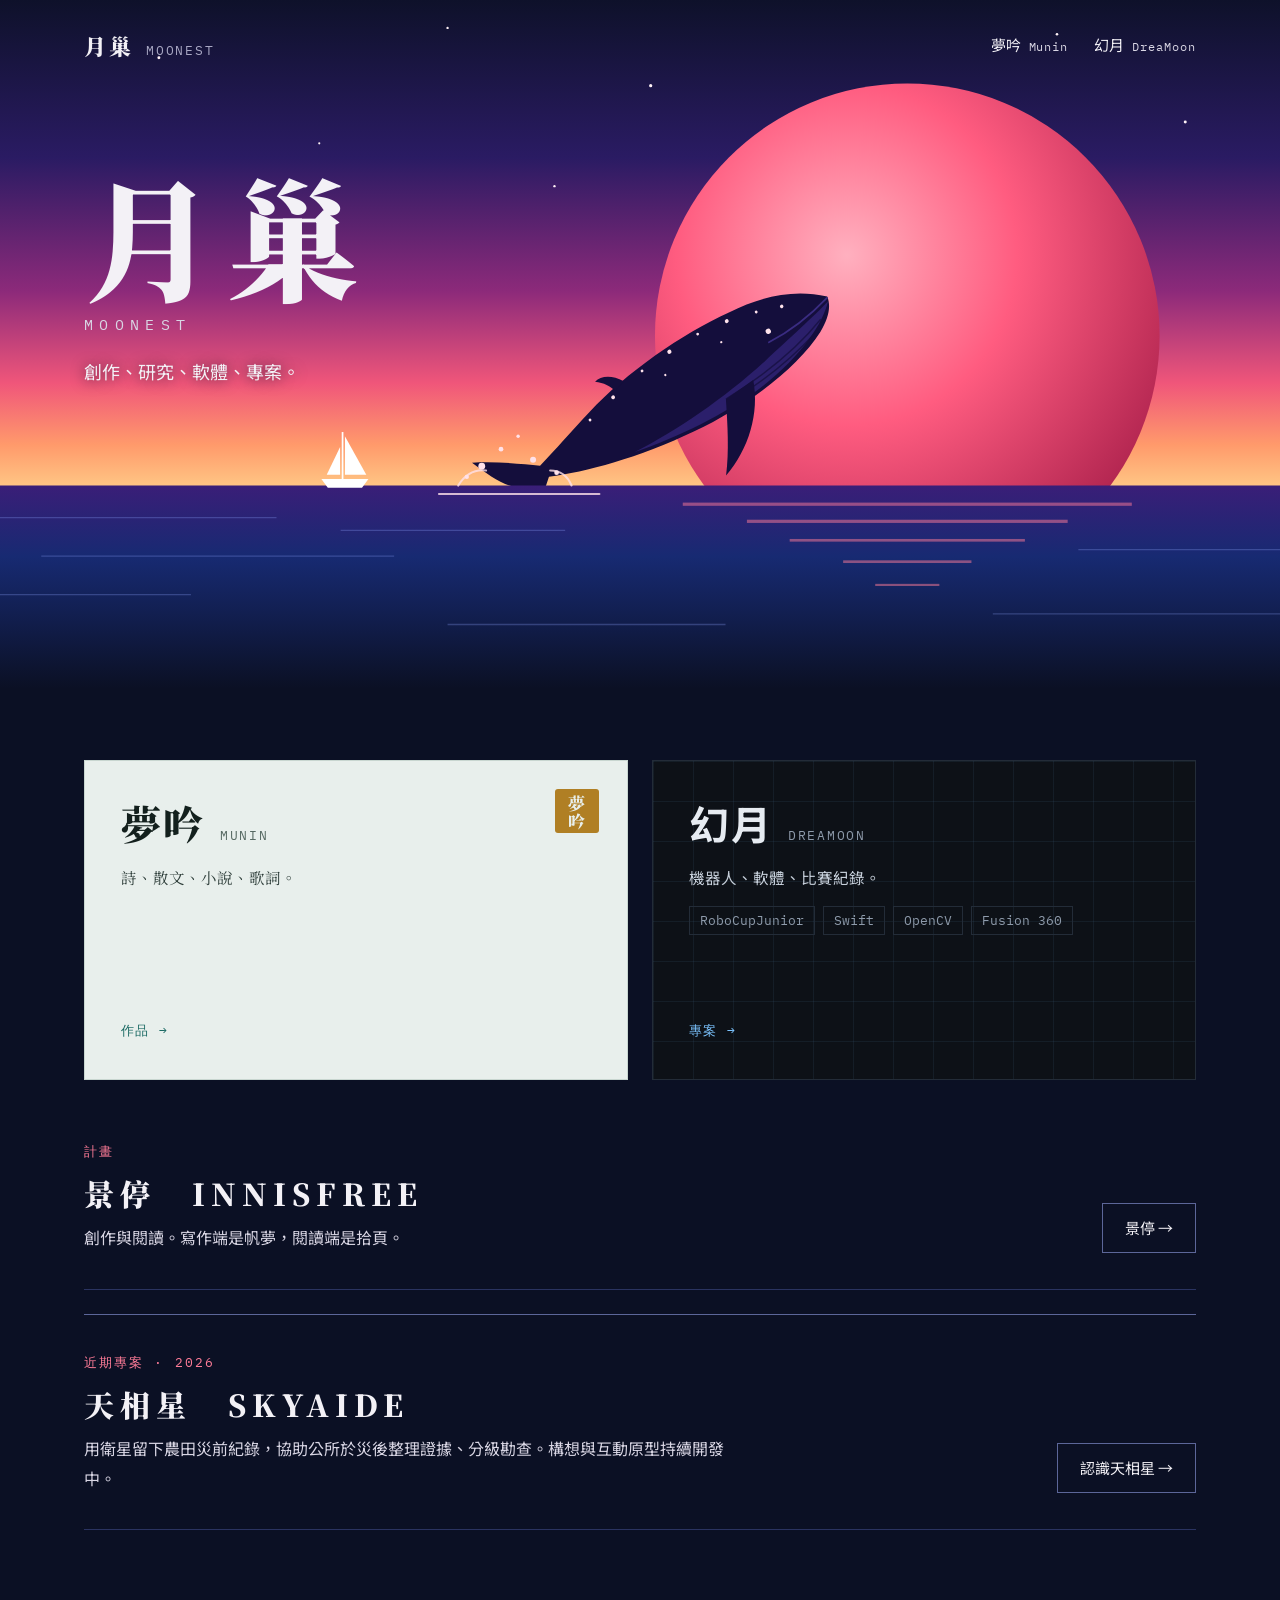
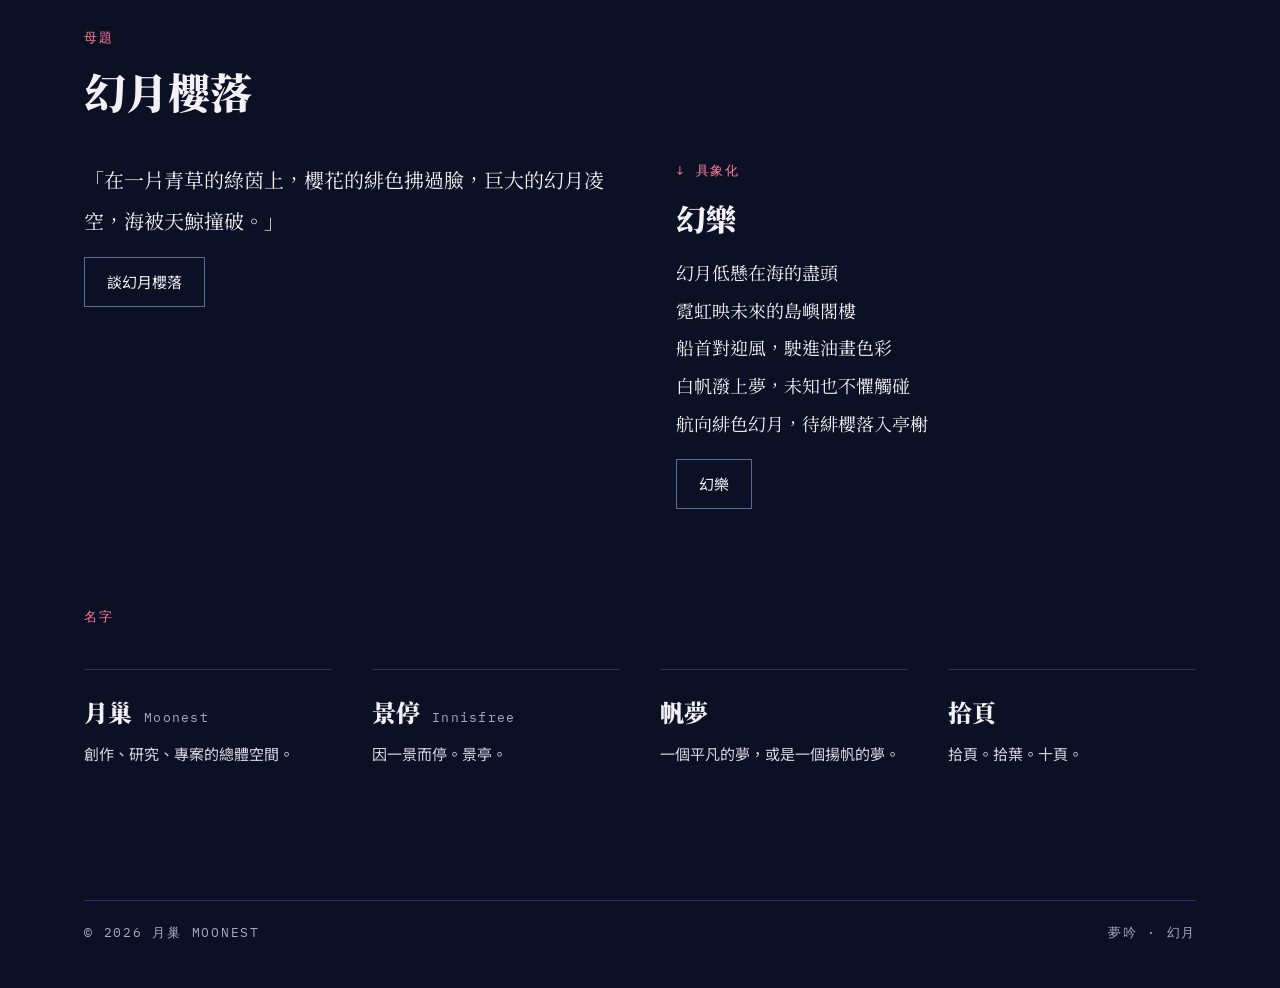
==== commit 19f276af: "改版：專案頁技術展示、天相星原型、新增〈歸途〉 - 幻月專案改為圖文交錯，每個專案有獨立的技術展示頁 - 天相星：丹娜絲颱風實測、介紹影片、可操作的公所端／農民端／監看原型 - 帆夢、拾頁、鏡頭循跡：" ====
--- a/index.html
+++ b/index.html
@@ -3,7 +3,7 @@
 <head>
 <meta charset="utf-8">
 <meta name="viewport" content="width=device-width, initial-scale=1, viewport-fit=cover">
-<meta name="description" content="月巢 Moonest">
+<meta name="description" content="月巢 Moonest：夢吟的詩、散文、小說，與幻月的天相星 SkyAide、帆夢、拾頁、救援機器人等專案。">
 <style>body{margin:0}img{max-width:100%}[hidden]{display:none!important}</style>
 <title>月巢 Moonest</title>
 <link rel="stylesheet" href="https://fonts.googleapis.com/css2?family=Noto+Serif+TC:wght@400;600;900&family=Noto+Sans+TC:wght@400;500;700&family=IBM+Plex+Mono:wght@400;500&display=swap">
@@ -164,6 +164,7 @@
 .proj .n{font-family:var(--mono);font-size:12.5px;color:var(--muted);white-space:nowrap}
 a.proj:hover h3{color:var(--accent)}
 
+
 .dm-hero-in{display:flex;flex-wrap:wrap;gap:36px 56px;align-items:center;justify-content:space-between}
 .dm-hero .in{flex:1 1 320px;min-width:0}
 .dm-quote{margin:0;font-size:19px;line-height:1.95;color:var(--fg);max-width:22em}
@@ -171,6 +172,10 @@
 .sim canvas{width:100%;height:auto;display:block;border:1px solid var(--line);background:var(--bg)}
 .sim figcaption{display:flex;flex-wrap:wrap;gap:4px 20px;justify-content:space-between}
 .sim figcaption b{font-weight:500;color:var(--accent)}
+.sky-visual{margin:0;background:var(--surface);border:1px solid var(--line);padding:16px;display:flex;flex-direction:column;gap:10px}
+.sky-visual img{display:block;width:100%;height:auto;max-height:760px;object-fit:contain;background:#f5f6f7}
+.sky-visual figcaption{color:var(--muted);font-size:13px}
+.sky-points{display:grid;grid-template-columns:repeat(auto-fit,minmax(230px,1fr));gap:16px}
 .figs{display:grid;grid-template-columns:repeat(auto-fit,minmax(280px,1fr));gap:20px}
 .fig{margin:0;background:var(--surface);border:1px solid var(--line);padding:16px;display:flex;flex-direction:column;gap:8px;min-width:0}
 .fig svg{width:100%;height:auto;display:block}
@@ -366,6 +371,135 @@
 .audio audio{width:100%}
 .pager{display:flex;flex-wrap:wrap;justify-content:space-between;gap:12px;border-top:1px solid var(--line);padding-top:24px}
 
+.project-gallery{display:flex;flex-direction:column;gap:104px;padding-top:16px}
+.project-tile{display:grid;grid-template-columns:minmax(0,1.4fr) minmax(0,1fr);gap:28px 56px;align-items:center;text-decoration:none;min-width:0}
+.project-tile:nth-child(even){grid-template-columns:minmax(0,1fr) minmax(0,1.4fr)}
+.project-tile:nth-child(even) .thumb{order:2}
+.project-tile .thumb{aspect-ratio:16/10;overflow:hidden;border:1px solid var(--line);background:var(--surface);transition:border-color .2s}
+.project-tile .thumb img{width:100%;height:100%;object-fit:cover;object-position:top;display:block;transition:transform .35s}
+.project-tile .thumb svg{width:100%;height:100%;display:block}
+.project-tile .body{display:flex;flex-direction:column;gap:12px;min-width:0}
+.project-tile .mono{color:var(--accent);font-size:12px}
+.project-tile h3{font-family:var(--sans);font-weight:700;font-size:clamp(26px,3vw,36px)}
+.project-tile p{color:var(--fg2);font-size:16px;line-height:1.85;max-width:28em}
+.project-tile .stack{font-family:var(--mono);font-size:12px;color:var(--muted);letter-spacing:.04em;padding-top:12px;border-top:1px solid var(--line)}
+.project-tile .go{color:var(--accent);font-size:14px}
+.project-tile:hover .thumb{border-color:var(--accent)}
+.project-tile:hover h3{color:var(--accent)}
+.project-tile:hover .thumb img{transform:scale(1.03)}
+.proj-more{padding-top:40px;border-top:1px solid var(--line);text-transform:none}
+.proj-more a{color:var(--accent);text-decoration:none}
+.proj-more a:hover{text-decoration:underline}
+@media(max-width:800px){.project-gallery{gap:72px}.project-tile,.project-tile:nth-child(even){grid-template-columns:1fr;gap:20px}.project-tile:nth-child(even) .thumb{order:0}}
+@media (prefers-reduced-motion: reduce){.project-tile .thumb img{transition:none}.project-tile:hover .thumb img{transform:none}}
+
+/* ===== 幻月：專案頁 ===== */
+.cs-head{padding-block:48px 40px;display:flex;flex-direction:column;gap:14px}
+.cs-head .label{margin-top:18px}
+.cs-head h1{font-family:var(--sans);font-weight:700;font-size:clamp(40px,6vw,76px);line-height:1.08;letter-spacing:.02em}
+.cs-head h1 span{font-family:var(--mono);font-weight:400;font-size:.36em;color:var(--accent);margin-left:.5em;letter-spacing:.02em}
+.cs-head .motto{font-family:var(--serif);font-size:19px;color:var(--fg)}
+.cs-head .deck{max-width:42em;color:var(--fg2);font-size:17.5px}
+.chips{display:flex;flex-wrap:wrap;gap:8px;margin-top:6px}
+.chips span{font-family:var(--mono);font-size:12px;letter-spacing:.04em;border:1px solid var(--line);background:var(--surface);padding:3px 10px;color:var(--fg2)}
+.cs-head .actions{margin-top:12px}
+.stats{display:grid;grid-template-columns:repeat(auto-fit,minmax(170px,1fr));border-top:1px solid var(--line2);border-bottom:1px solid var(--line)}
+.stats div{padding:22px 20px 20px 0;display:flex;flex-direction:column;gap:6px;min-width:0}
+.stats b{font-family:var(--mono);font-weight:500;font-size:clamp(26px,3.2vw,38px);line-height:1.1;font-variant-numeric:tabular-nums}
+.stats span{font-size:13.5px;color:var(--muted);line-height:1.6}
+.cs-layout{display:grid;grid-template-columns:180px minmax(0,1fr);gap:56px;margin-top:64px}
+.toc{position:sticky;top:24px;align-self:start;display:flex;flex-direction:column;font-size:14px}
+.toc a{text-decoration:none;color:var(--muted);padding:7px 0 7px 14px;border-left:2px solid var(--line)}
+.toc a:hover{color:var(--fg);border-left-color:var(--accent)}
+.cs-main{display:flex;flex-direction:column;gap:96px;min-width:0}
+.cs-sec{display:flex;flex-direction:column;gap:22px;scroll-margin-top:24px;min-width:0}
+.cs-sec h2{font-family:var(--sans);font-weight:700;font-size:clamp(25px,3vw,36px)}
+.cs-sec .intro{color:var(--fg2);max-width:46em}
+@media(max-width:900px){.cs-layout{grid-template-columns:1fr;margin-top:48px}.toc{display:none}.cs-main{gap:72px}}
+.cs-next{display:grid;grid-template-columns:1fr 1fr;gap:16px;margin-top:112px}
+.cs-next a{display:flex;flex-direction:column;gap:4px;padding:22px 0;border-top:1px solid var(--line2);text-decoration:none;font-family:var(--sans);font-weight:700;font-size:22px}
+.cs-next a:last-child{text-align:right;align-items:flex-end}
+.cs-next a:hover{color:var(--accent)}
+
+.case-flow{display:grid;grid-template-columns:repeat(auto-fit,minmax(165px,1fr));gap:10px}
+.case-flow div{padding:18px;background:var(--surface);border-top:2px solid var(--accent);min-height:110px}
+.case-flow b{display:block;font-family:var(--mono);font-size:12px;font-weight:500;color:var(--accent);margin-bottom:8px}
+.case-flow span{display:block;font-size:15px;color:var(--fg2)}
+.case-facts{display:grid;grid-template-columns:repeat(2,minmax(0,1fr));gap:28px 32px}
+.case-facts article{padding-top:16px;border-top:1px solid var(--line2)}
+.case-facts h3{font-family:var(--sans);font-weight:700;font-size:18px;margin-bottom:8px}
+.case-facts p{font-size:15px;color:var(--fg2)}
+@media(max-width:700px){.case-facts{grid-template-columns:1fr}}
+
+.shots{display:grid;grid-template-columns:repeat(2,minmax(0,1fr));gap:28px 20px;align-items:start}
+.shot{margin:0;display:flex;flex-direction:column;gap:10px;min-width:0}
+.shot.wide{grid-column:1/-1}
+.zoom{padding:0;border:1px solid var(--line);background:var(--surface);cursor:zoom-in;display:block;width:100%;font:inherit;color:inherit}
+.zoom:hover{border-color:var(--line2)}
+.zoom img{display:block;width:100%;height:auto}
+.shot figcaption{font-size:14px;color:var(--fg2);line-height:1.75}
+@media(max-width:640px){.shots{grid-template-columns:1fr}}
+#lightbox{padding:0;border:0;background:transparent;max-width:min(96vw,1600px);max-height:96vh;cursor:zoom-out}
+#lightbox::backdrop{background:rgba(5,8,14,.86)}
+#lightbox img{display:block;max-width:100%;max-height:86vh;margin:auto;background:#fff}
+#lightbox p{color:#E6EBF1;font-size:14px;text-align:center;padding:12px 16px 0}
+
+.vid{margin:0;display:flex;flex-direction:column;gap:10px}
+.vid video{width:100%;aspect-ratio:16/9;display:block;background:#0B1024;border:1px solid var(--line)}
+.vid figcaption{font-size:13.5px;color:var(--muted)}
+
+.bars{margin:0;padding:24px;background:var(--surface);border:1px solid var(--line);display:flex;flex-direction:column;gap:12px}
+.bars figcaption{font-family:var(--sans);font-weight:700;font-size:16px;margin-bottom:4px}
+.bars .r{display:grid;grid-template-columns:minmax(0,15em) minmax(0,1fr);gap:16px;align-items:center;font-size:14.5px}
+.bars .t{color:var(--fg2)}
+.bars .b{display:flex;align-items:center;gap:10px;min-width:0}
+.bars .b i{display:block;height:16px;min-width:3px;background:var(--line2);border-radius:0 4px 4px 0}
+.bars .r.hi .b i{background:var(--accent)}
+.bars .b em{font-style:normal;font-family:var(--mono);font-size:13px;color:var(--fg);white-space:nowrap}
+.bars-note{font-size:14px;color:var(--fg2);padding-top:12px;border-top:1px solid var(--line)}
+@media(max-width:600px){.bars .r{grid-template-columns:1fr;gap:4px}}
+
+.arch{display:flex;flex-direction:column;gap:12px}
+.arch .row{display:grid;grid-template-columns:96px minmax(0,1fr);gap:16px;align-items:start}
+.arch .k{font-family:var(--mono);font-size:12.5px;color:var(--accent);padding-top:10px;border-top:2px solid var(--accent)}
+.arch .boxes{display:flex;flex-wrap:wrap;gap:8px}
+.arch .boxes span{border:1px solid var(--line2);background:var(--surface);padding:8px 14px;font-size:14.5px;font-weight:500;min-width:0;overflow-wrap:anywhere}
+.arch .boxes small{display:block;font-family:var(--mono);font-size:11.5px;font-weight:400;color:var(--muted);letter-spacing:.02em}
+.arch-note{font-size:14.5px;color:var(--fg2);border-left:2px solid var(--accent);padding-left:16px;margin-top:6px}
+@media(max-width:600px){.arch .row{grid-template-columns:1fr;gap:8px}}
+
+.code{margin:0;border:1px solid var(--line);background:var(--surface);min-width:0;--tk-s:#A14A12;--tk-n:#7A3AA8}
+.code header{display:flex;justify-content:space-between;gap:6px 16px;flex-wrap:wrap;padding:10px 16px;border-bottom:1px solid var(--line);font-family:var(--mono);font-size:12px;color:var(--muted)}
+.code pre{margin:0;padding:14px 0;overflow-x:auto;font-family:var(--mono);font-size:13px;line-height:1.7;tab-size:4}
+.code pre code{display:block;min-width:max-content}
+.code .l{display:block;padding-right:20px;counter-increment:ln;white-space:pre}
+.code .l::before{content:counter(ln);display:inline-block;width:4.2em;padding-right:1.2em;text-align:right;color:var(--line2);user-select:none}
+.tk-c{color:var(--muted);font-style:italic}.tk-s{color:var(--tk-s)}.tk-k{color:var(--accent);font-weight:500}.tk-n{color:var(--tk-n)}
+.code .why{padding:16px;border-top:1px solid var(--line);font-size:15px;color:var(--fg2);line-height:1.85}
+@media (prefers-color-scheme: dark){:root:not([data-theme="light"]) .code{--tk-s:#F2A16B;--tk-n:#C9A2F2}}
+:root[data-theme="dark"] .code{--tk-s:#F2A16B;--tk-n:#C9A2F2}
+
+.vlog{list-style:none;margin:0;padding:0}
+.vlog li{display:grid;grid-template-columns:64px 76px minmax(0,1fr);gap:4px 16px;padding:13px 0;border-top:1px solid var(--line);align-items:baseline}
+.vlog li:last-child{border-bottom:1px solid var(--line)}
+.vlog b{font-family:var(--mono);font-weight:500;font-size:13.5px;color:var(--accent)}
+.vlog .n{font-weight:700;font-size:15px}
+.vlog span:last-child{color:var(--fg2);font-size:15px}
+@media(max-width:560px){.vlog li{grid-template-columns:56px minmax(0,1fr)}.vlog span:last-child{grid-column:2}}
+
+.demo{border:1px solid var(--line2);background:var(--surface);display:flex;flex-direction:column;min-width:0}
+.demo .bar{display:flex;align-items:center;justify-content:space-between;gap:8px 16px;flex-wrap:wrap;padding:8px 10px;border-bottom:1px solid var(--line)}
+.demo .tabs{display:flex;flex-wrap:wrap;gap:4px}
+.demo .tabs button{font:inherit;font-size:14px;border:1px solid transparent;background:none;color:var(--fg2);padding:6px 12px;cursor:pointer;min-height:36px}
+.demo .tabs button:hover{border-color:var(--line)}
+.demo .tabs button[aria-selected="true"]{border-color:var(--accent);color:var(--fg)}
+.demo .open{font-size:14px;color:var(--accent);text-decoration:none;padding:6px 8px}
+.demo .stage{position:relative;height:var(--h,640px);max-height:80vh;background:var(--bg)}
+.demo iframe{position:absolute;inset:0;width:100%;height:100%;border:0;background:#fff}
+.demo .load{position:absolute;inset:0;display:flex;flex-direction:column;gap:12px;align-items:center;justify-content:center;background-image:linear-gradient(var(--grid) 1px,transparent 1px),linear-gradient(90deg,var(--grid) 1px,transparent 1px);background-size:32px 32px}
+.demo-note{font-size:14.5px;color:var(--fg2)}
+.fig.tpl{max-width:560px}
+
 .site-foot{padding-block:112px 44px;display:flex;flex-direction:column;gap:20px}
 .site-foot hr{border:0;border-top:1px solid var(--line);margin:0;width:100%}
 .site-foot .row{display:flex;flex-wrap:wrap;justify-content:space-between;gap:6px 24px}
@@ -375,7 +509,7 @@
 <script>
 (function(){ // 先決定是哪一間，避免換色閃一下
   var t=(location.hash||'').replace(/^#/,'')||'home';
-  var w=/^(dreamoon|robot)$/.test(t)?'dm':(/^(munin|r-)/.test(t)?'mn':'home');
+  var w=/^(dreamoon|robot|robot-camera|skyaide|p-)/.test(t)?'dm':(/^(munin|r-)/.test(t)?'mn':'home');
   document.documentElement.setAttribute('data-wing',w);
 })();
 </script>
@@ -432,7 +566,6 @@
   </section>
 
   <section class="wrap block" style="padding-top:72px">
-    <div class="sec-head"><div class="label">兩側</div></div>
     <div class="rooms">
       <a class="room mn as-mn" href="#munin">
         <span class="seal" aria-hidden="true">夢吟</span>
@@ -456,6 +589,13 @@
     </div>
   </section>
 
+  <section class="wrap block" style="padding-top:24px">
+    <div class="strip">
+      <div class="t"><div class="label">近期專案 · 2026</div><h3>天相星　SKYAIDE</h3><p>用衛星留下農田災前紀錄，協助公所於災後整理證據、分級勘查。構想與互動原型持續開發中。</p></div>
+      <a class="btn" href="#skyaide">認識天相星 →</a>
+    </div>
+  </section>
+
   <section class="wrap block">
     <div class="sec-head"><div class="label">母題</div><h2>幻月櫻落</h2>
       </div>
@@ -503,7 +643,7 @@
         <p style="font-family:var(--serif);font-size:18px">平凡的夢，揚帆啟航的夢</p>
         <p>帆夢從寫下第一段正文開始。你可以按卷與節推進故事，也能逐步整理大綱、人物關係與世界時間；不必先把整個世界設定完成，才開始動筆。</p>
         <p>當線索愈來愈多，正文與設定仍能彼此連結，讓你從人物與事件回到正在寫的篇章。文字會自動儲存，完成後也能匯出 TXT 或 EPUB，讓漫長的創作有脈絡可循。</p>
-        <div class="facts"><span>2026.07 起</span><span>目前 V12</span><span>持續開發中</span><span>尚未開放下載</span></div>
+        <div class="facts"><span>2026.07 起</span><span>目前開發至 V14.2</span><span>持續開發中</span><span>尚未開放下載</span></div>
       </div>
       <div class="grid">
         <div class="plain"><h3>書、卷、節</h3><p>三層結構，拖曳排序。</p></div>
@@ -555,19 +695,34 @@
   <div class="wrap">
     <section class="block" style="padding-top:64px">
       <div class="sec-head"><div class="label">// PROJECTS</div><h2>專案</h2></div>
-      <div>
-        <a class="proj" href="#innisfree"><h3>帆夢</h3><span class="n"><i class="dot" aria-hidden="true"></i>macOS · Swift · 2026.07 —</span><p>macOS 長篇敘事創作工具。目前 V12。</p></a>
-        <a class="proj" href="#innisfree"><h3>拾頁</h3><span class="n"><i class="dot" aria-hidden="true"></i>Next.js · Supabase · 2026.09 —</span><p>線上閱讀與發布平台。</p></a>
-        <a class="proj" href="#innisfree"><h3>景停</h3><span class="n">HTML · CSS · v1.2</span><p>品牌首頁。</p></a>
-        <a class="proj" href="#robot"><h3>救援機器人</h3><span class="n">RoboCupJunior · 2022 —</span><p>Rescue Line、Rescue Simulation。</p></a>
-        <div class="proj"><h3>鏡頭循跡</h3><span class="n"><i class="dot" aria-hidden="true"></i>Python · 2026.09 —</span><p>相機循跡。目前 v8.0。</p></div>
-        <div class="proj"><h3>月巢</h3><span class="n">Astro → 現在這一版</span><p>這個網站。</p></div>
+      <div class="project-gallery">
+        <a class="project-tile" href="#p-skyaide"><div class="thumb"><img src="assets/p/skyaide-intro-poster.jpg" alt="丹娜絲颱風前後，同一塊田的衛星影像對照" loading="lazy"></div><div class="body"><span class="mono">SATELLITE · 2026</span><h3>天相星 SkyAide</h3><p>公所災後勘查衛星快篩平台。用丹娜絲颱風的真實影像驗證，公所、農民、現勘手機的原型可以直接操作。</p><span class="stack">Sentinel-1／2 · Python · LightGBM · Ed25519</span><span class="go">看影像、架構與原型 →</span></div></a>
+        <a class="project-tile" href="#p-sailune"><div class="thumb"><img src="assets/p/sailune-editor.webp" alt="帆夢的正文編輯器畫面" loading="lazy"></div><div class="body"><span class="mono">SOFTWARE · macOS · V14.2</span><h3>帆夢 Sailune</h3><p>長篇寫作、人物與世界設定放在同一個本機工作區。角色改名，正文跟著改。</p><span class="stack">Swift · SwiftUI · AppKit · SwiftData</span><span class="go">看架構與程式 →</span></div></a>
+        <a class="project-tile" href="#p-pagelet"><div class="thumb"><img src="assets/p/pagelet-work.webp" alt="拾頁的作品頁" loading="lazy"></div><div class="body"><span class="mono">WEB · 閱讀平台 · 已上線</span><h3>拾頁 Pagelet</h3><p>帆夢的線上閱讀端。讀者找書、讀章節、加入書架、接著上次讀。</p><span class="stack">Next.js · Supabase · PostgreSQL RLS</span><span class="go">看畫面與發布流程 →</span></div></a>
+        <a class="project-tile" href="#robot"><div class="thumb"><img src="assets/p/rcj-webots.webp" alt="Erebus 模擬器中的救援機器人與 LiDAR 資料" loading="lazy"></div><div class="body"><span class="mono">ROBOTICS · 2022 — 2025</span><h3>救援機器人</h3><p>從 Rescue Line 的車體與感測器，到 Rescue Simulation 的地圖探索。2024 世界賽 Superteam 第一名。</p><span class="stack">Python · OpenCV · Webots／Erebus · Fusion 360</span><span class="go">看硬體與演算法 →</span></div></a>
+        <a class="project-tile" href="#p-camera"><div class="thumb"><svg viewBox="0 0 420 300" aria-hidden="true" aria-label="相機畫面：左右兩側由邊緣往內掃描找到黑線邊緣，中點連成路徑，取前視點做 PD 轉向">
+<rect x="20" y="20" width="380" height="260" fill="#E9EDF2" stroke="#7A8797" stroke-width="1.2"/>
+<path fill="none" stroke="#10151C" stroke-width="30" d="M140 280C150 190 250 170 268 20"/>
+<path fill="none" stroke="#7A8797" stroke-width="1" stroke-dasharray="3 5" d="M20 252H132M400 252H162"/><circle fill="#3D8BFF" cx="132" cy="252" r="3"/><circle fill="#3D8BFF" cx="162" cy="252" r="3"/><path fill="none" stroke="#7A8797" stroke-width="1" stroke-dasharray="3 5" d="M20 214H153M400 214H183"/><circle fill="#3D8BFF" cx="153" cy="214" r="3"/><circle fill="#3D8BFF" cx="183" cy="214" r="3"/><path fill="none" stroke="#7A8797" stroke-width="1" stroke-dasharray="3 5" d="M20 176H183M400 176H213"/><circle fill="#3D8BFF" cx="183" cy="176" r="3"/><circle fill="#3D8BFF" cx="213" cy="176" r="3"/><path fill="none" stroke="#7A8797" stroke-width="1" stroke-dasharray="3 5" d="M20 138H212M400 138H242"/><circle fill="#3D8BFF" cx="212" cy="138" r="3"/><circle fill="#3D8BFF" cx="242" cy="138" r="3"/><path fill="none" stroke="#7A8797" stroke-width="1" stroke-dasharray="3 5" d="M20 100H232M400 100H262"/><circle fill="#3D8BFF" cx="232" cy="100" r="3"/><circle fill="#3D8BFF" cx="262" cy="100" r="3"/><path fill="none" stroke="#7A8797" stroke-width="1" stroke-dasharray="3 5" d="M20 62H245M400 62H275"/><circle fill="#3D8BFF" cx="245" cy="62" r="3"/><circle fill="#3D8BFF" cx="275" cy="62" r="3"/>
+<polyline fill="none" stroke="#FF4D5E" stroke-width="2.4" points="147,252 168,214 198,176 227,138 247,100 260,62"/>
+<circle fill="#FF4D5E" stroke="#FFFFFF" stroke-width="2" cx="227" cy="138" r="9"/>
+<text fill="#4A5665" font-family="IBM Plex Mono,monospace" font-size="11.5" x="245" y="142">前視點</text>
+<text fill="#4A5665" font-family="IBM Plex Mono,monospace" font-size="11.5" x="28" y="36">CAM</text>
+<text fill="#4A5665" font-family="IBM Plex Mono,monospace" font-size="11.5" x="28" y="272">→ 往內掃描</text><text fill="#4A5665" font-family="IBM Plex Mono,monospace" font-size="11.5" x="392" y="272" text-anchor="end">往內掃描 ←</text>
+</svg></div><div class="body"><span class="mono">VISION · v9.0-dev</span><h3>鏡頭循跡</h3><p>相機找線、估計路徑，前視點 PD 轉向；v9.0 會看紅綠燈。26 天迭代 9 個版本。</p><span class="stack">MaixPy · Python · LAB 色彩</span><span class="go">看程式與版本 →</span></div></a>
+        <a class="project-tile" href="#p-jingting"><div class="thumb"><img src="assets/p/jingting-home.webp" alt="景停首頁：亭閣、燈籠與湖面" loading="lazy"></div><div class="body"><span class="mono">BRAND · v1.2 · 已上線</span><h3>景停 Innisfree</h3><p>帆夢與拾頁共同的品牌入口。江南亭閣、雨幕與湖面。</p><span class="stack">HTML · CSS · SVG</span><span class="go">看設計 →</span></div></a>
+      </div>
+      <p class="proj-more mono">這個網站 · <a href="#p-moonest">月巢 Moonest →</a></p>
+      <div hidden>
       </div>
     </section>
 
     <section class="block">
       <div class="sec-head"><div class="label">// RECORD</div><h2>比賽紀錄</h2></div>
       <ol class="tl">
+        <li><span class="y">2026</span><span>衛星數位應用創新大賽 · 創意組 · 天相星 SkyAide</span><span class="r quiet">參賽</span></li>
+        <li><span class="y">2026</span><span>第五屆青春靚點子學生創業挑戰賽 · 帆夢 Sailune</span><span class="r quiet">參賽</span></li>
+        <li><span class="y">2025</span><span>RoboCupJunior Japan Open 2025 名古屋 · Rescue Simulation</span><span class="r top">第一名</span></li>
         <li><span class="y">2025</span><span>RoboCupJunior Japan Open 2025 名古屋 · Rescue Simulation</span><span class="r top">JSAI Award</span></li>
         <li><span class="y">2024</span><span>RoboCup Eindhoven 2024 世界賽 · Junior Rescue Simulation Superteam</span><span class="r top">世界第一名</span></li>
         <li><span class="y">2024</span><span>RoboCup Eindhoven 2024 世界賽 · Junior Rescue Simulation</span><span class="r">第八名</span></li>
@@ -583,6 +738,7 @@
     <section class="block">
       <div class="sec-head"><div class="label">// EXPERIENCE</div><h2>經歷</h2></div>
       <ol class="tl">
+        <li><span class="y">2026</span><span>Arduino 基本課程（ESP32）</span><span class="r">授課</span></li>
         <li><span class="y">2026</span><span>RCJ 世界賽 · Rescue Line</span><span class="r">裁判</span></li>
         <li><span class="y">2026</span><span>RoboRAVE 世界賽 · Soccer</span><span class="r top">主裁判</span></li>
         <li><span class="y">2026</span><span>RoboRAVE 台北賽</span><span class="r">裁判</span></li>
@@ -613,7 +769,7 @@
   <div class="wrap">
     <section class="block" style="padding-top:64px">
       <div class="sec-head"><div class="label">// 2024 — 2025</div><h2>Rescue Simulation</h2>
-        <p>RoboCup Eindhoven 2024：Superteam 第一名、第八名。Japan Open 2025：JSAI Award。</p></div>
+        <p>RoboCup Eindhoven 2024：Superteam 第一名、第八名。Japan Open 2025 名古屋：第一名、JSAI Award。</p></div>
       <div class="figs">
         <figure class="fig"><svg viewBox="0 0 420 300" role="img" aria-label="Rescue Simulation 機器人感測器配置俯視圖">
 <circle class="d-dash" cx="210" cy="150" r="64"/><circle class="d-dash" cx="210" cy="150" r="104"/>
@@ -648,6 +804,9 @@
         <div class="card"><div class="mono">Vision</div><h3>影像辨識</h3><p>顏色遮罩去背景，取最大輪廓的最小外接矩形。旋轉角 22.5°–67.5° 判為危險標誌，其餘判為受害者。危險標誌再比較上下兩部分的顏色，分成四種。</p></div>
         <div class="card"><div class="mono">Next</div><h3>世界賽後的改進</h3><p>慣性感測器取代陀螺儀。<br>A* 演算法，增加方向權重。<br>SLAM 建圖。<br>機器學習辨識標誌，MobileNetV2 正確率近 98%。</p></div>
       </div>
+      <div class="cols">
+        <div class="main prose-block"><h3>地圖不是預先給定的</h3><p>機器人用 LiDAR、位置與方向資料判斷相鄰格是否可通行，再把已走過的格子和待探索格維護在地圖中。探索時優先深入尚未造訪的位置；碰到死路，便搜尋最近的待探索點並沿既有路徑返回。</p><p>鏡頭辨識則先以顏色遮罩減少背景，再取標誌輪廓與旋轉外接矩形。這讓危險標誌與受害者標誌可以由幾何特徵分流，再進一步判斷種類。</p></div>
+      </div>
     </section>
 
     <section class="block">
@@ -679,26 +838,21 @@
     </section>
 
     <section class="block">
-      <div class="sec-head"><div class="label">// 2026</div><h2>鏡頭循跡</h2>
-        </div>
-      <div class="cols"><div class="main"><ul class="log">
-        <li><b>v1.0</b><span>相機、LCD 顯示</span></li>
-        <li><b>v2.0</b><span>黑線偵測、邊緣描邊、路徑中線擬合</span></li>
-        <li><b>v4.0</b><span>bang-bang 轉向（平行測試）</span></li>
-        <li><b>v5.0</b><span>左右兩側由邊緣往內逐像素掃描</span></li>
-        <li><b>v6.0</b><span>去噪、白平衡、平滑（平行測試）</span></li>
-        <li><b>v7.0</b><span>前視點 PD 轉向、驅動馬達</span></li>
-        <li><b>v8.0</b><span>板上調參選單、行車紀錄</span></li>
-      </ul></div><div class="aside" style="flex:1 1 380px"><figure class="fig"><svg viewBox="0 0 420 300" role="img" aria-label="相機畫面：左右兩側由邊緣往內掃描找到黑線邊緣，中點連成路徑，取前視點做 PD 轉向">
-<rect x="20" y="20" width="380" height="260" fill="#E9EDF2" stroke="#7A8797" stroke-width="1.2"/>
-<path fill="none" stroke="#10151C" stroke-width="30" d="M140 280C150 190 250 170 268 20"/>
-<path fill="none" stroke="#7A8797" stroke-width="1" stroke-dasharray="3 5" d="M20 252H132M400 252H162"/><circle fill="#3D8BFF" cx="132" cy="252" r="3"/><circle fill="#3D8BFF" cx="162" cy="252" r="3"/><path fill="none" stroke="#7A8797" stroke-width="1" stroke-dasharray="3 5" d="M20 214H153M400 214H183"/><circle fill="#3D8BFF" cx="153" cy="214" r="3"/><circle fill="#3D8BFF" cx="183" cy="214" r="3"/><path fill="none" stroke="#7A8797" stroke-width="1" stroke-dasharray="3 5" d="M20 176H183M400 176H213"/><circle fill="#3D8BFF" cx="183" cy="176" r="3"/><circle fill="#3D8BFF" cx="213" cy="176" r="3"/><path fill="none" stroke="#7A8797" stroke-width="1" stroke-dasharray="3 5" d="M20 138H212M400 138H242"/><circle fill="#3D8BFF" cx="212" cy="138" r="3"/><circle fill="#3D8BFF" cx="242" cy="138" r="3"/><path fill="none" stroke="#7A8797" stroke-width="1" stroke-dasharray="3 5" d="M20 100H232M400 100H262"/><circle fill="#3D8BFF" cx="232" cy="100" r="3"/><circle fill="#3D8BFF" cx="262" cy="100" r="3"/><path fill="none" stroke="#7A8797" stroke-width="1" stroke-dasharray="3 5" d="M20 62H245M400 62H275"/><circle fill="#3D8BFF" cx="245" cy="62" r="3"/><circle fill="#3D8BFF" cx="275" cy="62" r="3"/>
-<polyline fill="none" stroke="#FF4D5E" stroke-width="2.4" points="147,252 168,214 198,176 227,138 247,100 260,62"/>
-<circle fill="#FF4D5E" stroke="#FFFFFF" stroke-width="2" cx="227" cy="138" r="9"/>
-<text fill="#4A5665" font-family="IBM Plex Mono,monospace" font-size="11.5" x="245" y="142">前視點</text>
-<text fill="#4A5665" font-family="IBM Plex Mono,monospace" font-size="11.5" x="28" y="36">CAM</text>
-<text fill="#4A5665" font-family="IBM Plex Mono,monospace" font-size="11.5" x="28" y="272">→ 往內掃描</text><text fill="#4A5665" font-family="IBM Plex Mono,monospace" font-size="11.5" x="392" y="272" text-anchor="end">往內掃描 ←</text>
-</svg><figcaption class="mono">v5.0 掃描 · v7.0 前視點</figcaption></figure></div></div>
+      <div class="sec-head"><div class="label">// LIDAR · SLAM</div><h2>LiDAR 與建圖</h2>
+        <p>在 Erebus 模擬器（Webots）裡，LiDAR 每一圈的距離先換成直角座標，再判斷周圍每一格有沒有牆。世界賽後的 SLAM 筆記本把這些格子累積成整張地圖。</p></div>
+      <div class="shots">
+        <figure class="shot wide"><button type="button" class="zoom" data-src="assets/p/rcj-webots.webp" data-cap="Erebus 模擬器：機器人、LiDAR 掃到的範圍，右側是原始距離資料。"><img src="assets/p/rcj-webots.webp" alt="Erebus 模擬器中的機器人與 LiDAR 原始資料" loading="lazy"></button><figcaption>Erebus 模擬器：機器人、LiDAR 掃到的範圍，右側是原始距離資料。</figcaption></figure>
+        <figure class="shot"><button type="button" class="zoom" data-src="assets/p/rcj-lidar-obs.webp" data-cap="點雲換成直角座標後，量出前後牆的距離與機器人偏角（−4.7°、+10.5°）。"><img src="assets/p/rcj-lidar-obs.webp" alt="LiDAR 點雲量測牆面距離與偏角" loading="lazy"></button><figcaption>點雲換成直角座標後，量出前後牆的距離與機器人偏角（−4.7°、+10.5°）。</figcaption></figure>
+        <figure class="shot"><button type="button" class="zoom" data-src="assets/p/rcj-lidar-grid.webp" data-cap="機器人周圍 ±0.18 公尺切成格點，逐格判斷是否被牆擋住。"><img src="assets/p/rcj-lidar-grid.webp" alt="LiDAR 格點判斷" loading="lazy"></button><figcaption>機器人周圍 ±0.18 公尺切成格點，逐格判斷是否被牆擋住。</figcaption></figure>
+        <figure class="shot"><button type="button" class="zoom" data-src="assets/p/rcj-slam.webp" data-cap="SLAM 筆記本：格點地圖、牆與探索路徑。"><img src="assets/p/rcj-slam.webp" alt="SLAM 格點地圖" loading="lazy"></button><figcaption>SLAM 筆記本：格點地圖、牆與探索路徑。</figcaption></figure>
+        <figure class="shot"><button type="button" class="zoom" data-src="assets/p/rcj-map.webp" data-cap="測試用的比賽地圖，標上座標方便對照建圖結果。"><img src="assets/p/rcj-map.webp" alt="Rescue Simulation 測試地圖" loading="lazy"></button><figcaption>測試用的比賽地圖，標上座標方便對照建圖結果。</figcaption></figure>
+        <figure class="shot wide"><button type="button" class="zoom" data-src="assets/p/rcj-2024-stage.webp" data-cap="RoboCup 2024 Eindhoven，Rescue Simulation 頒獎。"><img src="assets/p/rcj-2024-stage.webp" alt="RoboCup 2024 Eindhoven Rescue Simulation 頒獎台" loading="lazy"></button><figcaption>RoboCup 2024 Eindhoven，Rescue Simulation 頒獎。</figcaption></figure>
+      </div>
+    </section>
+
+    <section class="block">
+      <div class="sec-head"><div class="label">// 2026</div><h2>鏡頭循跡</h2><p>從 Rescue Line 的光感循跡，換成用相機看前方路徑。</p></div>
+      <div class="actions"><a class="btn solid" href="#p-camera">看程式與版本 →</a></div>
     </section>
 
     <section class="block">
@@ -755,6 +909,10 @@
 <div data-view="read" hidden>
   <div class="wrap"><article class="reader" id="reader"></article></div>
 </div>
+<!-- ===== 幻月：個別專案詳情 ===== -->
+<div data-view="case" hidden>
+  <div class="wrap" id="case-content"></div>
+</div>
 </main>
 
 <footer class="wrap site-foot">
@@ -781,7 +939,20 @@
 <path class="s-ink2" d="M760 112c-2-22 2-40-4-60M756 80c-10-6-16-14-18-24M757 66c8-6 12-14 13-22"/>
 <path class="s-line" d="M726 112q34-12 70 0"/>
 </svg></template>
-<script type="application/json" id="works">[{"id":"desert","title":"最喧囂的沙漠","cat":"poem","date":"2025.09.10","blurb":"","parts":[{"title":"","blocks":[["v",["海上的風停了","拉著的帆到荒蕪的沙漠睡了","千篇壹律的藍","當信鷗飛過","他會記下最大最白的浪花","在風也吹不起的沙丘"]]]}],"note":["這是一首小小的短詩。它描述一艘小帆船，闖進了一片沒有風的大海。那片大海靜得像是沙漠一樣。有一天，一隻信鷗飛過，牠一路上看到的都是千篇一律的藍色，終於，牠看見了一朵白色的浪花——那是那艘停止不動的帆船。白色的船帆，像是海上唯一的浪花。信鷗記住了那艘小船，一直記著。因為呀，那船帆上，都是小船所經歷過的喧囂故事。","或許有點太過抽象吧。我想把沙漠與大海聯繫在一起，那種廣闊、無邊無際的感覺。或許是有感而發：小船在經歷了一系列風雨之後，卻停在廣闊無風的海上。只有一隻信鷗碰巧飛過，不過牠記住了小船。","小船的故事，終於不是只能讓小船自己知道。大海雖然遺忘了它，但至少還有那隻信鷗還記得——那最豐富、最潔白的浪花。"],"audio":[],"vertical":true,"unfinished":false,"chars":49},{"id":"sea-poem","title":"沒有風的海","cat":"poem","date":"","blurb":"","parts":[{"title":"","blocks":[["v",["海上的風停了","拉著的帆到荒蕪的沙漠睡了","千篇壹律的藍","當信鷗飛過","他會記下最大最白的浪花","在風也吹不起的沙丘"]],["v",["曾經的我們也曾一同航行","向著無盡未知的深處","那天風喔，停下來了"]]]}],"note":[],"audio":[],"vertical":false,"unfinished":false,"chars":78},{"id":"huashu-poem","title":"花樹","cat":"poem","date":"","blurb":"","parts":[{"title":"","blocks":[["v",["花樹，總在冬天瘦下來，","一排排站著，","枯棕的手指，","彎曲著，","勾著，","下弦的月。"]],["v",["斑駁的指甲，","刺進了稀薄的月光，","零零散散地滴了下來，","掛在天幕上，","凝不起來。"]]]}],"note":["我多想及渴望什麼，恐懼和懦弱讓我只能抓住自己，用最用力的手指緊緊的抓住，然後把我渴望的喜歡的放飛在看不見得天際。"],"audio":[],"vertical":true,"unfinished":false,"chars":71},{"id":"munin","title":"Munin夢吟","cat":"poem","date":"2026.02.27","blurb":"","parts":[{"title":"","blocks":[["v",["我在枝椏上的第七片葉子","喙纏著霧氣","把月亮的氤氳繡了上去","織成了巢","一邊從記憶深處哼著","夢裡譜成的夜曲"]]]}],"note":[],"audio":[],"vertical":true,"unfinished":false,"chars":46},{"id":"city","title":"兩個人的城市","cat":"poem","date":"","blurb":"","parts":[{"title":"","blocks":[["v",["古人為什麼都愛看星星，","對著月亮睡眼睛，"]],["v",["他們說，我們到了，一樣如城市裡","一座依山傍海的城市裡","我總是，控制不住自己的目光，","在那些你可能出現的街頭。","我抬起頭，揣著手，沒有熟悉的笑容，"]],["v",["你總是，瞳孔一點也不去偏移","在那些我沒準備好的巷尾","妳聊著天，懷著笑，不熟悉我的面孔。"]],["v",["逼著我，要回頭，用目光翻找軌跡","恨自己，耳朵短，沒辦法提前聽見你的聲音"]],["v",["你要去，我要到，地方不一樣","天上鷹，雲上星，看過一樣","我躺在草地上面，","頌讀著李白的詩篇，","他仗著劍，摘了月，","好像，好想，我也能一樣","可能他也跟我一樣","所以他才寫得星月","因為明天的太陽太過熾烈","沒有影子，沒有地方能藏","沒有辦法直視它光芒。"]],["v",["我們在住著水的城市","巨輪載來來往往的貨櫃。","為什麼不能把回憶裝進去"]],["v",["我們住在水的城市","海浪挖乾淨了灘地上的貝殼","為什麼不能把希望裝進貝殼","讓他到太平洋上的小島上歌唱。"]]]}],"note":[],"audio":[],"vertical":false,"unfinished":false,"chars":349},{"id":"lantern","title":"張燈結鈴盈月閣","cat":"poem","date":"2026.06.29","blurb":"","parts":[{"title":"","blocks":[["v",["張燈結鈴盈月閣","止步覽景銀花城","城夜色漫光又漲","景停風徐啄鈴吟"]],["v",["坐亭張燈為景止　乘月聆音又風徐"]]]}],"note":[],"audio":[],"vertical":true,"unfinished":false,"chars":42},{"id":"sea","title":"沒有風的海","cat":"prose","date":"2025.11.12","blurb":"我有艘小船，在一片沒有風的海上。","parts":[{"title":"","blocks":[["p","我有艘小船，在一片沒有風的海上。"],["p","海上有座小島，樹與沙灘，被濃稠的畫筆黏在畫布上。"],["p","我用爪子扣住沙灘上的枯木，碎屑掉了滿地，撐開白色的羽翼，假裝自己是一張拉滿的帆。"],["p","這桅杆下的小船已經不會再動了，藤壺爬上了船舷，越過波浪浸濕的木板，貪婪地用黏液啃食著船沿。"],["p","我曾乘著這艘小船穿過大海，站在桅杆頂端，讓風吹過每一隻羽毛。"],["p","每一次主角的遠征都需要一棵花樹，在故事的盡頭，安靜地搖下緋色的花瓣，散滿白色的洋裝，主角會拿起寶劍，用自信與勇氣，披荊斬棘。"],["p","可我不曾迎向風來的方向，小島上的棕櫚樹也不曾搖曳。"],["p","我徘徊在港灣的熟悉和花樹的美麗之間，嫌棄同類的嘈雜，又沉浸在風的包裹裡。"],["p","我忘不了港灣的安逸，也拒絕不了遠方的詩篇。"],["p","徘徊著，我只有對小船的執著，卻也不敢再靠近它。"],["p","因為它也喜歡航行。"],["p","我沒辦法再跟它說著啟航的臆想，即使我也殷切期盼著。"],["p","風在捧起我的時候，為什麼不跳上一舞的華爾茲？"],["p","為什麼不跟著破浪聲，來一曲探戈？"],["p","一步之遙。"],["p","那時候船上的鋼琴還沒有鹽巴的腐敗，沒有每個音符都被海帶捆綁著拖下樂譜。"],["p","想得太久，久到孤注一擲也變得猶豫，總想著用最豐滿的羽翼來展現，要在最銀鈴的月光下。"],["p","但那風已經停了，狂奔的箭羽，衝向空寂的海面。"],["p","等待，失落的海水撲面而來，凝固的空氣動不起來。"],["p","小船上有一個藏寶箱，我曾避開甲板的滋啞，從箱子裡撿回幾個貝殼和蒲公英，那是航行時的紀念，我好怕，好怕驚動這艘不會再醒來的小船。"],["p","蒲公英的種子落滿了箱底。"],["p","乾枯，發癟。"],["p","「你看呀你看呀，這是那天撿到的貝殼，多漂亮啊。」"],["p","我著朝島上訴說，笨拙的配上僵硬的舞姿，少了旋律，每個腳步都不再靈動。"],["p","一步又一步，遙不可及。"],["p","棕櫚樹連個沙沙聲的回應都沒有。"],["p","你們看吶——好可憐的小船。"],["p","為什麼沒有海鷗為了你而起舞呢？"],["p","明明有好幾個夜晚，月亮帶著星星，海風帶著浪花。"],["p","小船孤零零地在沒有風的海上。撐起白色的船帆，偽裝成風吹過的浪花。"],["p","船是用來乘風破浪的，可是藤壺已經爬過了船舷，海鷗的寶藏箱被海水吞噬。"],["p","沉寂許久的海水第一次晃動，翻滾著吞掉小船。連最後一點氣泡，一起。"],["p","我掛在枯木上，撐開雙翅，等待，風找到一隻翩翩起舞的海鷗。"],["p","然後，被太陽曬乾。"],["p","可在這片沒有風的海，又有誰會看見—你走那麼遠，卻吊死在沒有風的海上？"]]}],"note":["這是繼上次『最喧囂的大海』同個系列的散文作品，叫做『沒有風的海』。 上學的時候學校在一片大海的旁邊，我總喜歡靠近大海的座位因為那樣我就可以看著大海發呆，海邊的天氣不總是那麼好，幸運的是那年的冬天太陽還是比較多的，這讓我可以看著大海發呆，白天的大海總是平平靜靜的，白白的條紋遠近遠近的晃，我突然想到如果一艘帆船在海上乘著風走了一路，突然有一天風不來了，他被遺忘了會怎樣。","下面是我的一些小想法，大家可以自己寫完自己的想法再看看，或許我們對這個我所描述的風景有著不同的解釋。","樹欲靜而風不止。不一樣的是今天的風停止了，停止在小船航行到半路上的時候。 這從來都不會是風的問題，這是小船的問題，在我的想法裡小船是懦弱的，小船是矛盾的，總是到了分開的時候才懂的珍惜，可是小船也是有自己的理由的，可是這些理由說起來也只有自己給自己畫的一道牆壁，不敢撞上去而已，當有天風不再拂過桅杆的時候只剩下淚水可以蕩起波紋。"],"audio":[],"vertical":false,"unfinished":false,"chars":905},{"id":"sea2","title":"沒有風的海　其二","cat":"prose","date":"2025.11.18","blurb":"海上晃蕩著艘小船，它停在沒有風的海，撐起的船帆孤零零地對著天上的太陽，太陽，那麼的耀眼……","parts":[{"title":"","blocks":[["p","海上晃蕩著艘小船，它停在沒有風的海，撐起的船帆孤零零地對著天上的太陽，太陽，那麼的耀眼，打在海面上也打在小船白色的帆上，白色的帆像是風吹過那般的浪尖，一隻白鷗切開了天空，畏畏縮縮的，在離小船一點遠的地方盤旋，鼓動著翅膀遠遠眺著這裡有一艘小船。"],["p","這裡有一艘小船，藤壺要爬滿每一次波浪的起伏，黏液和濕滑滲滿每一寸的木板，把我的白漆都糊上沈重的墨綠色，我看見了白鷗的翅膀，因為白鷗也在晴朗的天空中格外顯眼，反射著耀眼的陽光，偽裝成一朵雲抹，我搖晃起那掛滿船帆的桅杆，嗨，快過來呀，這是你的位置。其實我並不明白，為什麼白鷗都不來了，風也不來了，可是我們那時候好開心，為什麼都不來了呢？我好想再繼續在浪尖奔馳的感覺喔，你看我甲板上還有我們那衝破浪尖時飛進來的沙丁魚。"],["p","沙丁魚，那個時候我高興到被風吹的飄了起來，為什麼我沒有跳上一曲華爾茲呢？那時候正好是天上星星閃爍的時候，那個時候，我甚至可以邀請月亮為我伴舞，用星光的節奏來移動腳步，為什麼呢？只是風在春天的時候沒有帶來一顆蒲公英嗎？我能看見小船殷切的目光，可是請不要用那條沙丁魚來誘惑我，我並沒有喜歡吃沙丁魚的，所以那條沙丁魚才在甲板上的箱子裡腐爛不是嗎？"],["p","腐爛了可是白鷗都那時候都會用長長的喙去撥弄那條沙丁魚，輕輕的去撥弄，用腦海演示那段沙丁魚飛進來的場景，白鷗在風剛離開的時候還會常常在我的桅杆上，我看了好多次，我知道那個表情，白鷗都在風走了之後翻上幾個跟斗，跳上一曲探戈，可是呀，風來的時候白鷗沒有跳，只是舒服的乘著風飄呀飄，跟我一樣，我也喜歡乘著風在海上飛馳。"],["p","我也喜歡乘著風在海上飛馳，可是我現在要用什麼承諾那艘小船呢，用什麼呢，用我現在演示的舞蹈嗎，可是風找不到了呀，你別在晃蕩了，趕緊跟著落日的晚霞一起離開吧，至少你還在最美的時候，我已經好久沒來了，可是我又聽說了不遠處吹起風的消息；吹起點風吧，我這樣都聞不到沙丁魚的味道了；吹起點風吧，這樣我就不用對著那一點白點自己說服自己了，那會是波光粼粼的海和雲湧萬里的天空；小船呀，你快走吧，被藤壺翻進船舷的裡側吧，讓沙丁魚回到他屬於的海洋，跟他的氣味一起沉澱在這片洋流也不湧動的海裡吧。"],["p","那樣我就可以飛向遙遠的島嶼了吧，那裡有緋紅色的幻月和飄落的櫻花，還有一陣刮起粉色的風，是吧，是吧。"],["p","就像永遠回不到水坑的喬治象龜，白鷗也離不開這片沒有風的海。藤壺在月光的見證下翻過了船舷，連同高掛桅頂的寶藏箱，和那條發臭乾癟的秋刀魚。終於，這片海上再也沒有一點的浪花，最後冒起的泡沫也只支持了片刻，白色的，船帆也是，模仿著那天翻過的濤尖，像風吹過一樣。掛在枯木的頂上，跟桅杆一樣。"]]}],"note":[],"audio":[],"vertical":false,"unfinished":false,"chars":1078},{"id":"sea-boat","title":"沒有風的海＿小船遊","cat":"prose","date":"2025.10.22","blurb":"平靜的海上有艘小船，它在沒有風的汪洋上撐起了一張船帆，它不知道已經在這晃蕩了多久……","parts":[{"title":"","blocks":[["p","平靜的海上有艘小船，它在沒有風的汪洋上撐起了一張船帆，它不知道已經在這晃蕩了多久，船舷上濕滑的綠藻和船底的藤壺，都要把整艘小船牢牢的釘在這片大海上，如果不是一隻切開藍天的白鷗誤闖了這片寂靜，不知道多久才能有遠方的旅人帶走這艘小船的消息。"],["p","這裡有艘小船，綠藻與藤壺爬滿每一次波浪的起伏，牠們說要佈滿我的全身讓我跟其他小船一樣沉沒在各自屬於它們沒有風的大海，可是天上有隻誤闖的白鷗呀，牠揮動著翅膀，我能感受到牠揮起的風，我用盡全力的撐開我的帆去迎接每一縷的風，白鷗有看見我的，牠會帶走我的消息到能吹起風的地方，告訴他們：這裡有艘豎起船帆的小船。"],["p","這裡有艘豎起船帆的小船，我到了有風的地方，可是他們說這艘船之前都不愛護自己的帆，總要風用力去吹，可是它真的好可憐，只能孤獨的在海上，都沒有人要陪他，太多的船都需要風了，我被擠了開，我決定之後有空就看看那艘小船，用白鷗小小的翅膀搧去一點微風。"],["p","白鷗小小的翅膀搧來了一點微風，不過這遠遠不夠，我需要向前，離開藤壺和綠藻，我的帆甚至不能隆起一點，牠好像帶不回來曾經的風，帶不回能夠將我吹往遠方的風，風真的不來了嗎，我還有一箱的寶藏，那是被風吹著航行的時候搜集的，一條越過白花花浪尖時跳進寶藏箱的秋刀魚，快看啊，我的帆張開的多好，那時我還太小風又太大，我用盡全力了嗎？或許吧，還是那的我以為這樣就能走得夠遠，但我現在真的學會揚帆了，真的。"],["p","風看不見你現在的帆。你沒能留住它，又怎能指望它回來？它已經來過了呀。箱子裡的寶藏……要放到哪裡呢？除了你，沒有人會記得那條乾癟的秋刀魚。那個小小的箱子……誰還會去翻呢。連你自己，也不忍聞見那氣味。就緊緊的抱起來吧，別再高高掛著等誰將它帶往有風的地方。"],["p","我也不能帶著寶藏箱飛遍茫茫的海，或是給那陣風帶去你的消息，我只是個能夠揮動翅膀的白鷗。"],["p","就像永遠回不到水坑的喬治象龜，白亮亮的船帆也永遠等不到它的風，那股令人沈醉的風。藤壺在月光的見證下翻過了船舷，連同高掛桅頂的寶藏箱，和那條發臭乾癟的秋刀魚。終於，這片海上再也沒有一點的浪花，最後冒起的泡沫也只支持了片刻，白色的，船帆也是，模仿著那天翻過的濤尖，像風吹過一樣。"]]}],"note":[],"audio":[],"vertical":false,"unfinished":false,"chars":888},{"id":"sea-gull","title":"沒有風的海＿鷗遊原","cat":"prose","date":"2025.11.07","blurb":"有人乘著風飛了出去，他們是風的孩子，或是風中的精靈，他們往往跳著探戈……","parts":[{"title":"","blocks":[["p","有人乘著風飛了出去，他們是風的孩子，或是風中的精靈，他們往往跳著探戈，跟著長浪的頻率搖步行步。"],["p","這裡有一片寧靜的海，深邃的海水像是要把人拉入其中，蔚藍的天空，被一隻白鷗給切了開來，如果你在一旁的小島上，這會是一個直得躺上一下午的景色，可是這裡沒有一點風，海上只剩下長浪還在搖曳。"],["p","白鷗掛在小島的枯木上，海的上面有一點白色，像是熱帶歡快的風吹起的海浪，可是只有那一點，不會靠近不會遠離，就在那一點地方浮沉。"],["p","小船扯著白帆，在那只會晃蕩的海上，被藤壺爬滿了波浪滑過的船舷，白漆被黏液啃成了斑駁，骯髒的綠色把小船給釘在海上。"],["p","白鷗通紅的眼睛望著小船，好像用目光就可以把藤壺給剝掉。"],["p","小船靜靜的看著"]]}],"note":[],"audio":[],"vertical":false,"unfinished":true,"chars":290},{"id":"huashu","title":"花樹","cat":"prose","date":"","blurb":"十月初一，那是那年花開得最盛大的時候。","parts":[{"title":"","blocks":[["p","十月初一，那是那年花開得最盛大的時候。旅人回到了花樹下。他離開了好久好久，依然沒有鮮衣怒馬，依舊沒能築起那座煮青梅酒的亭子。可他還是回來了，回到那棵讓他輾轉反側的花樹下。"],["p","旅人的日記裡夾著幾片花瓣，沾著泥土。"],["p","他怕自己會忘記花樹盛開的樣子，怕忘記花開的清香。可是過了幾年，他還是沒有忘記。這次，他又夾了一朵落花進日記裡——這朵花很漂亮。"],["p","隨後，旅人又離去了。他終究沒能靠在花樹的樹幹上，透過枝椏的縫隙，一起數星星。"],["p","花碎了一地。旅人好久才再次回來。"],["p","他不知道花是怎麼凋落的，不知是何時，亦不知是何故。花瓣被泥土蓋著，腐爛殆盡，什麼都不剩了。只剩下消瘦的花樹。旅人伸出手，對上蜷曲的枝幹，緊緊抓住半輪下弦月。「再用力一點……」旅人麻木地想著。"],["p","月光跳著，跳著。左胸也是，越來越快，卻越來越微弱。旅人的手攢得好緊。"],["p","滴答，滴答。"],["p","月光滴落在黑色的天幕上。撿啊，撿啊，旅人怎麼也捧不起來那些碎光。天空上，再也沒有凝在一起的月亮了。"],["p","風吹了起來，枝頭搖晃呀晃。枯槁的樹皮碎在旅人的肩上，晃呀晃。他終於讀懂了：花樹擁抱向著高高的天空，而那裡，沒有了半輪月光。"],["p","曾經落下的是花瓣呀。一樣的風，每次旅人回來，都是一樣的風。"],["p","或許，花樹並不需要一座亭子吧？」旅人問自己。"],["p","隔年，旅人終於鮮衣怒馬地回來了。"],["p","他終於敢靠在花樹上了，卻震落了滿嘴的枯皮。"],["p","曾經，花樹下有一小塊石頭，頂上平平坦坦，總是沒有枯黃的葉子。之前旅人每每回來，上面總會有幾顆青澀的梅子，新鮮的，還留有清晨的露水。他坐在邊上，就能拋幾顆到嘴裡頭。"],["p","「那或許是給其他人的吧。」旅人總是這樣想。他覺得自己不配這麼美麗的花樹。"],["p","現在，上面一顆梅子也沒有了，重新鋪滿了泥土與落葉，就像是地上隨便一塊的石頭。"],["p","旅人又回來了。這次，他可以搭起漂亮的亭子，配上漆木盒子裝的糕餅。"],["p","每次有了新的東西，他的手指總會不自覺地翻到夾著花瓣的那一頁。花瓣都在好前面吶，可是旅人總是捨不得撕。日記快要裝不下了，因為他每天都在寫著，寫著寫著，前面都快只剩下帶著花瓣的了。"],["p","「可能，那天會是大雨傾盆，把所有的花瓣都打落呢？」"],["p","旅人不知道。他想著一些自己永遠無法知曉的事，來安慰自己。"],["p","「又或許，那天我可以是歸人呢？」"],["p","旅人還是不知道。連大雨傾盆下，梅子究竟是何種酸澀，他都不知道。"]]}],"note":["有些感情已經變成了執念，就像是旅人永遠都會想回到那顆花樹底下，不管她是否枯萎，我也這樣，倔強的回去，卻又懦弱的離開，等到她枯萎，等到她離去，等到她不在低垂枝椏，開始擁抱星空，才給自己澆上一杯酒，對自己說著疲憊與不甘"],"audio":[],"vertical":false,"unfinished":false,"chars":928},{"id":"untitled","title":"無題","cat":"prose","date":"2026.06.29","blurb":"許多情歌都是悲傷的，寫著分離、寫著對方、寫著兩人之間的種種問題……","parts":[{"title":"","blocks":[["p","許多情歌都是悲傷的，寫著分離、寫著對方、寫著兩人之間的種種問題，卻很少真正面對自己的那一部分。悲傷的情歌總能打動人心，唱著「你不要走」，可是我常在想，或許在感情裡，我們並不只是有「誰對誰錯」那麼簡單。人與人之間的關係是複雜的，難以梳理的，如果只是一味歌頌對方離去的悲哀，對離開的那個人是不是也不公平？畢竟，我們曾經深深喜歡過，甚至愛過他。"],["p","可是，承認自己也有問題，是一件很困難的事。這裡面藏著矛盾——如果承認了關係的複雜性，承認了自己也有責任，那又要怎麼理直氣壯地大聲哭出來、或是放聲吶喊呢？我們期待被安慰，但若要獲得那份慰藉，好像得先寫出一份長篇報告，把自己委屈的地方一一標示清楚。那樣太累了。有時候寫完了，連自己都無法被自己說服，又怎麼能期待別人來理解我、安慰我呢？"],["p","都說苦難是文學的土壤，或許我經歷的苦難也不多吧，或著說很少，寫來寫去都是一樣的劇本，可是每每當我要寫出那種悵然若失的時候，我總會想起來，我的問題似乎更大了些，我像是一個正常人一樣給自己找了冠冕堂皇的藉口與理由，那確實是我的理由，可是這樣為自己辯解好像對不起那份純粹的喜歡。"]]}],"note":[],"audio":[],"vertical":false,"unfinished":false,"chars":470},{"id":"jingting","title":"景停","cat":"innisfree","date":"","blurb":"","parts":[{"title":"","blocks":[["p","噠噠，噠噠"],["p","馬蹄聲停在了湖畔的亭閣邊，摘下斗笠的少年，腰間劍穗上的珠子左右敲擊著劍鞘和護腰，湖對岸的城市已經被烏雲覆蓋，匡啷啷地跟下雨的前奏一樣，少年披著雪白的袍子，他不願意再繼續趕路了，大雨會把他的衣裳給打濕，而少年也不願意穿上灰撲撲的蓑衣。"],["p","二樓的石桌還溫溫的，上一個泡茶的餘溫還在湖面上的小船裡，這座湖很大，不過畫舫都已經停泊回了岸邊，留下難得的空景，少年將石壺架在火爐上，熟練地點起了火，撿了幾片地上的竹葉，丟到了水裡，竹葉煮的水實在是沒有什麼味道，可惜身上也沒有幾片茶葉，石壺裡的煙霧跟著湖面的霧靄一起升起，和雨滴在半空中相會，滴滴答答。"],["p","悠揚的笛聲而起，遠遠能看見牛背上的牧童用一片小葉子吹著，少年很羨慕這樣，只是自己連笛子也吹不出個音調，溫暖的紅光照到眼睛裡頭，一點一點的，燈光在煙雨中搖曳著，少年坐在石椅上，倏地站了起來，雙手揮動衣袍，試圖撥開湖面上的風，別再搖晃滿天的雨幕。"],["p","張燈樓結綵，留風盼景停"],["p","牛背上的牧童，雨停了之後終於晃悠到了亭閣，二樓的石桌還溫溫的，火熱的馬蹄正在湖畔疾馳而去。"]]}],"note":[],"audio":[],"vertical":false,"unfinished":false,"chars":449},{"id":"huashu-song","title":"花樹","cat":"lyric","date":"","blurb":"","parts":[{"title":"","blocks":[["meta","Style: Mandopop, Chinese folk-pop, emotional ballad, gentle piano, string ensemble, erhu accents ｜ Tempo: Medium, 85 BPM ｜ Key: C minor ｜ Vocal: Female, soft and melancholic, emotional delivery"],["tag","Intro"],["tag","piano solo, gentle and flowing, 4 bars"],["v",["那是凌亂的花","是我的童話","在日記裡面畫"]],["v",["紙張一疊一疊加","書蟲一直爬","鑽透了結痂","封皮塞不下","撕光了丟哪","只剩下害怕"]],["v",["害怕紗窗破碎","害怕紗窗積灰","害怕沒有機會"]],["v",["太多記憶要追","太多花瓣要飛","太少花瓣安慰","日記裡粉色的花","一頁一頁變化","一點一點沾染","一天一天乾","一年一年脆","一點也不乾脆"]],["v",["想撿滿那年的花雨","想聽滿那天的花語","月光那麼微","夜色那麼黑","追不回的芳菲"]],["v",["那年花樹枯萎","我卻沒有發覺","連擁抱都自卑","鏡子都不敢面對","對著地上石頭說","再相會"]],["v",["孤鴉已經去北","早就已經向背","背著風","嘗不到，滋味"]],["v",["四月五月去悔","樹上不再結青梅","臘月北風吹","是寒鴉嘲笑我不配","手上捧滿雨水","月光暗微 天空一片好漆黑","樹皮落滿唇嘴","藏滿疲憊 她盛開時怎麼不陪"]],["v",["日記浸滿汁液","滴出紅色傷悲","何來怨懟 獨自零碎","自甘從此不安睡","情緒腐爛","沒人陪"]],["v",["書蟲蠶食卑微","停在花瓣後背","與我四目相對"]],["tag","piano fades out with single notes"]]}],"note":[],"audio":[{"src":"audio/huashu-diary.mp3","title":"日記裡的花"},{"src":"audio/huashu-petals.mp3","title":"數著零碎的花"}],"vertical":false,"unfinished":false,"chars":486},{"id":"huanyue-song","title":"幻樂","cat":"motif","date":"","blurb":"","parts":[{"title":"","blocks":[["meta","Fantasy Folk-Electro | Male Vocal (Baritone) | Norse Mythology x Eastern Imagery | Calm and emotional with steady rhythm | Instruments: acoustic guitar, low flute, guzheng, orchestral strings"],["tag","Verse 1-Interwoven flute and piano, soft ambient intro"],["v",["月光輕拂石子徑間，灑落眉間","緋月藏在虹霧後面，微露笑顏","吐息化作輕漣，吹開我的眼睫","鼻尖落英繡球，足尖踏嫩草青泥","梅花下的雨，打落青梅的酸澀","撿起落花一片，夾進日記便簽"]],["tag","Chorus-Strings layer in, tempo picks up gently"],["v",["白色襯衫，化作海鷗翅膀","往高空處去攀","幻月低懸在海的盡頭","霓虹映未來的島嶼閣樓","船首對迎風，駛進油畫色彩","白帆潑上夢，未知也不懼觸碰","航向緋色幻月，待緋櫻落入亭榭"]],["tag","Verse 2-Flute motif returns, mellow rhythm"],["v",["拾起淵中碎月，裝進玻璃小瓶","瓶中飄著破碎的星空，倒映天幕身影","不懼大風大浪，踏上我的征途","劃向無邊幻月，追逐那些綺夢"]],["tag","Bridge-Drums build, orchestral swell"],["v",["天鯨翻騰雲海，巨鰭震落天穹","綺夢泊絢爛灣，白帆升起桅杆","站在舷邊持槳，等風為我啟航","憶起千次日出，回甘四季輪轉"]],["tag","Chorus-Full ensemble returns, uplifting tone"],["v",["白色襯衫，化作海鷗翅膀","往高空處去攀","幻月低懸在海的盡頭","霓虹映未來的島嶼閣樓","船首對迎風，駛進油畫色彩","白帆潑上夢，未知也不懼觸碰","航向緋色幻月，待緋櫻落入亭榭"]],["tag","Outro-Piano solo fades, ambient ocean sounds"],["v",["聽著潮起潮落，看故鄉櫻落","回望來時路，初心仍如昨","啐青梅酸澀，初心仍如昨"]]]}],"note":[],"audio":[],"vertical":false,"unfinished":false,"chars":534},{"id":"yishui","title":"易水專屬曲","cat":"lyric","date":"","blurb":"","parts":[{"title":"","blocks":[["tag","intro"],["v",["舉起火把，看清這世界的嘴臉，","野火燒不盡的貪婪，在黑暗蔓延，"]],["tag","piano intro"],["tag","drum intro"],["tag","verse 1"],["v",["風捲起灰燼，抹去曾經的故事。","嚮往星空，澄淨已成幻夢，","點點星芒，如罐中的糖果"]],["tag","chorus"],["v",["捧起","星河中的水，仿佛聞到甜蜜，","每一口輕嘗，去往更深的夢境","像是真實"]],["tag","instrumental interlude"],["tag","verse 2"],["v",["蝶舞花間，虛無中的絢爛，","花火燦爛，燃燒一切的背景。","水波蕩漾 花瓣凋零","撕開面具的笑臉 高掛的嘴角染滿鮮紅，純真的心靈流淌。"]],["tag","chorus"],["v",["捧起","星河中的水，仿佛聞到甜蜜，","每一口輕嘗，去往更深的夢境","像是真實"]],["tag","bridge"],["v",["鼻頭點上唇印，俯視地上兀鷲啃食的殘骸，","高高拋起的硬幣","聚光燈！","逸散了光芒","在純白手套上翻轉 賭上生命","撥開雲霧的巔峰 留不下硬幣上的名姓","夢想的高峰 現實中的深淵","深淵冰寒刺骨 命運的棋子落下 星盤上刻下命定的流星","何必掙扎何必抬頭","騎士的長槍，撕開童年的歌謠，","破碎的回憶，夢想在黑暗消逝。"]],["tag","chorus"],["v",["捧起","星河中的水，仿佛聞到甜蜜，","每一口輕嘗，去往更深的夢境","像是真實"]],["tag","bridge"],["v",["馬蹄的鐵甲 權杖的寶石","壓平了脊椎","誦唸的經文 繁苛的律令","摧毀著精神","直到看見黃泉後的彼岸","那花開的紅瓣","世界落下的眼淚","漆上了虛無的光輝"]],["tag","verse 4"],["v",["扣上鈕扣，心中的火焰熄滅","泥濘、染缸，汙穢每一寸純潔的白紙，","祈禱那純淨的黑色，獻上墮落的羽翼。","天使的豎琴，演奏尖銳的無聲音調，","點燃火炬","用意念用幻夢","醉倒在霓虹與喧囂中，雨夜小巷中瘋狂、墮落。"]],["tag","outro"],["tag","low"],["v",["世界來自深淵，我願以身而入，","帶領著世界 回歸最初的懷抱","親吻黑夜之後的幻月，在風吹落的櫻花樹下"]],["tag","fade out to end"],["tag","low"],["v",["在風吹落的櫻花樹下"]],["tag","end"]]}],"note":[],"audio":[],"vertical":false,"unfinished":false,"chars":561},{"id":"about-moon","title":"談幻月櫻落（其一）","cat":"motif","date":"2025.09.15","blurb":"","parts":[{"title":"","blocks":[["p","它虛幻他起伏，它從不嗚鳴的在山丘後頭，他驕傲的浮在大地與天空，巨大流著血的緋紅\t夢。"],["p","我曾幻想沈浸在巨大的夢中，越過飽和的色彩包覆著每一寸的黑白，耳邊是小提琴的獨奏，\t用最歡快的音色吟唱屬於我的輓歌。"],["p","「死亡並不可怕，只是一場長眠。」這是龍族小說裡的一句話，那是一本披著奇幻外衣的文\t藝小說。説實在的，我的涉獵範圍是極為匱乏的，沈浸在小說的靡靡之音，用著世俗的語言包覆在華美的文辭，説喜歡附庸優雅，卻不去看雨果或是戈泰爾的詩詞，也讀不下去三都賦或是尚書禮記，僅僅只是在退潮的沙灘上，撿起了幾片貝殼的小孩，揮舞著漂亮的殼子又唱又跳，肆意著揮霍那僅有的見識與思想，揮舞貝殼的孩子，自然是沒有辦法用那一枚貝殼畫出一幅相當的畫作的，只能關起來展示在壓克力的箱子裡。「髣髴若輕雲之蔽月，飄颻兮若流風之迴雪。」洛神賦裡頭的一句話，可是呀，我塑造不出來這樣的她去賦予，也沒有那樣的她去描繪。"],["p","説實在的，輓歌在耳邊並不會令人感傷，那更像是火車臨行前的汽笛，總之那首輓歌使我沈迷，過於斑斕的光華沁入指縫。在一片青草的綠茵上，櫻花的緋色拂到臉上，直了上半身，巨大的幻月凌空，下方是巨大的海洋，湛藍色的海水被一條天鯨衝破，背脊上如行陳那般閃耀，一頭撞進絢爛色彩的天空。"]]}],"note":[],"audio":[],"vertical":false,"unfinished":false,"chars":517},{"id":"about-novel","title":"關於我的開頭","cat":"essay","date":"","blurb":"許多的人都有一個偉大的夢想，他們嚮往著藍色的天空，用雲翳來當做他們的披風。","parts":[{"title":"","blocks":[["p","許多的人都有一個偉大的夢想，他們嚮往著藍色的天空，用雲翳來當做他們的披風。"],["p","可是啊，有偉大的夢想就要有與之相匹配的能力與運勢，當我望著天空的時候我能清楚地感受到我並沒有那雙令人驕傲的翅膀。"],["p","有人說為什麼現在的小說總要加上一些超過自然的力量，我寫的時候也不例外，因為我不想要看見我的角色在現實的世界中那麼的難堪，他們都是故事裡的人物了怎麼可以過得這樣呢？但是我加的太多了卻又從另一個方向看見屬於一個平常角色的無力，大多時候我都盡量讓故事順著發展，偶爾朝向我預設的地方，我期待的是一隻真正的孤鷹，他們穿戴著雲幕的衣裳，翼翅間透露著陽光的絲線，而不是一隻被絲線捆著的木偶，那樣未免也太可憐了，他們都有了我所羨慕的翅膀。"],["p","這個世界是一群孤鷹飛舞的世界，對於世界來說這並不美妙，但是對於話本故事來說這簡直就是完美的，沒有多少人會在意東漢末年的民不聊生，但是總會記得五虎上將那威風凜凜的長槍長刀，他們都是雄鷹啊，可是他們的馬蹄下又有多少個匍匐在地上的人們呢？一將功成萬骨枯。"],["p","高中的時候第一次看到了江南的書，龍族。據說在大陸每個高中生都會自動解鎖一本龍族，因為那寫出來了一個跟我們相近的主角，一個衰仔，一個自己。"],["p","『在你最孤獨絕望的時候有一扇門會在你身邊打開，路明非等了十八年，在他最衰的那刻，門開了。謹以此書獻給所有有夢想的衰小孩。』"],["p","看的時候好期待哪天一台紅色的拉法停在門口大聲的呼喚我，他們給我套上西裝打上領帶，在萬眾矚目之下把所有人拋棄在後輪的煙塵裡頭，而我坐在V12的轟鳴聲裡去到那個藏在山裡的卡塞爾學院，揮舞著長刀斬下巨龍的腦袋。王從天降，憤怒猙獰。"],["p","路明非、西澤爾、阿蘇勒...在江南的筆下他們都是一頭藏著獅心的獅子，我也好希望這個樣子啊，可是就像是我前面說的，我並沒有飛向天空的翅膀，如果我憤怒那就只能憤怒，就算是血水染紅了雙眼，我也不能吟唱著古老的咒語解開禁制成為最強的狂戰士，他們可以，所以他們是故事的主角，跟我一樣懦弱可是卻能在繃緊的弦斷掉的那一刻迸發出最強大的能量。"],["p","小時候大家總會問說最喜歡的動物是什麼，有可愛的貓狗，兇猛的獅虎，自由的鳥，巨大的鯨。我已經忘記我那時候回答的是什麼了，大概是狗吧，我還是很喜歡狗的。"],["p","我開始喜歡上天空中的鳥，像是那孤傲的老鷹，踩著霓虹一飛沖天，海邊總是有很多老鷹，牠們翱翔在天空上，用那雙銳利的眼睛尋找牠們的獵物。我聽說小島上的海鷹會把剛出生的幼鳥推下懸崖讓他們在墜落中學會飛行，那他們是否會討厭染紅了的岩石呢？"],["p","希望大家能夠喜歡這一個系列吧，為了孤鷹的存在，我先寫了一篇楔子，雛兔。"]]}],"note":[],"audio":[],"vertical":false,"unfinished":false,"chars":1055},{"id":"sanguo","title":"三國志心得","cat":"essay","date":"","blurb":"天下大勢，合久必分，分久必合。","parts":[{"title":"","blocks":[["p","天下大勢，合久必分，分久必合。一句評價歷史的話，卻是從東漢末年至唐朝長達五百年動亂的平民生活。"],["p","鐵甲的摩擦聲不知哪天會從麥田的筆端傳來，跟著滾滾的沙塵，幾個月的量就被踐踏。村裡的男丁被強徵，婦女被糟蹋，然後旌旗又朝著東南西北而去，在那裡壘起屍山，那是好幾個村莊的男兒。"],["p","「蒼天已死，黃天當立。」加了點米飯的稀粥就可以牽動半個神州大陸，從側面應證了這個時代的民不聊生。無數的事情都是兩面的，這也讓軍閥加劇割據，叛亂的過程也造成了更多的死傷，張角的紙符並沒有讓這座即將傾倒的大廈轟然倒塌，只讓它玻璃破碎，管線斷裂，居民苦不堪言。"],["p","亂世成就英雄，英雄造就亂世。三國的兵荒馬亂成就了冷豔鋸下的美髯公，成就了御錦揚帆的甘興霸，成就了鷹視狼顧的司馬懿。他們讓三國的故事充滿了謀略全數、英雄俠氣。沒有亂世他們就只是賣綠豆的流氓，江峽間的盜匪，獨自衰老的老人。原本無籍的人在這段歷史中被賦予了名姓，讓他們的名字被後人記住。"],["p","浪花掏盡英雄，是非成敗轉頭空，青山依舊在，幾度夕陽紅。三國演義的開篇，臨江仙。預示了短短百年的紛爭，三國最終歸於一統，年少的魏帝只能撞在大街上的刀上，也玩不過司馬家幾代的積累，司馬懿指著的洛水永遠背上了失信的罵名；崇山峻嶺的劍閣還是被鄧艾穿透，五丈原星空下永遠躺著鞠躬盡瘁的忠臣，後主自縛出城只留下武侯廟不息的香火；遊走在世家大族的孫權也在遲暮中昏聵，江東的王氣也在這位君王的凋零中消散，只留下繁華的江南，花船畫舫一路航行到了現在。"],["p","三國演義是悲劇的英雄故事，結局不是梟雄曹操，也不是仁義的皇叔，更不是生子當如孫仲謀的仲謀。每個人物都像是衝高的煙花，燃燒自己，炸出最自傲的光亮，然後落滿一地的灰燼，有些落在了史書上，映著天上的光輝。英雄背後的百姓則鰥寡孤獨殘廢，戰爭，天災，蠶食鯨吞著這片土地的生氣。"],["p","遺憾才是令人記住，悲劇才讓人感同身受，絢爛過後的死亡才讓人唏噓。這就是三國故事令人回味的原因。"]]}],"note":[],"audio":[],"vertical":false,"unfinished":false,"chars":796},{"id":"guying","title":"孤鷹群舞","cat":"novel","date":"2025.12.06","blurb":"楔子〈雛兔〉；第一幕〈敏斯王子〉六節。","parts":[{"title":"楔子　雛兔","blocks":[["meta","天啓358年秋"],["p","「克爾斯，給我。」安東喘著氣，朝小巷另一邊的戰友喊道。他摸了摸口袋，那裡已經沒有黃銅色的子彈了。"],["p","在阿得瑟這座城市裡，教廷國的部隊已經被逐出了市政廳廣場，聖露西亞聯邦正在組織下一波攻勢。「趕緊的，克爾斯！」"],["p","克爾斯不疾不徐地將一枚子彈推入步槍後膛，動作流暢得像是在擦拭餐具。「別急，他們還在幾個街區外磨蹭呢。」他順手將半包子彈拋過小巷，丟給了安東，「我們可以等到他們經過那個凸肚窗……你看得見嗎？那以前好像是間麵包店。該死的，他們怎麼沒從那裡經過？我還想進去看看有沒有剩下的黑麵包。」"],["p","安東接過子彈，迅速塞入槍管，一點也不想理會克爾斯的碎念。"],["p","死了太多人。像安東這樣還保有求生意志和情感的人，實屬少數。手中這把步槍擁有比聯邦軍隊更長的射程，這多多少少給了安東一點自信。三個月前，當安東剛成年的時候也是這麼想的，於是他坐上了從馬垂克開往這裡的火車。車廂裡塞滿了跟他一樣的年輕人，他們只受過一個多月的基本軍事訓練。"],["p","安東現在只想說，這是明智的。在絞肉機裡，能活下來只需要一週。一週後，所有的男孩都會被迫蛻變成男人，而死人是不需要訓練的。戰場上不需要那麼多的男孩，這裡只需要男人。"],["p","聯邦軍開始在廣場上集結，從小巷的縫隙中，能看見巷口晃動的藍色身影。"],["p","「或許我們應該往前推，爭取更大的射擊空間。」身後傳來怯生生的聲音。那是新補充進來的幾個菜鳥，這處戰線已經跟主力部隊失聯，現在安東與克爾斯就是這群男孩的指揮官。他們才剛剛抵達，臉色比這座城市的雪地還要蒼白。"],["p","「抖什麼抖！」安東低吼道，試圖用怒氣掩蓋自己的不安，「我們步槍的射程比較長，比聯邦那群猩猩手裡的針發槍多了一倍以上！他們得走到後面那條街才能打得到我們，我們可以領先他們整整兩個街區開火！」這個理由薄弱的可憐，這是轉角就能遇到敵人的巷戰，安東自己也知道這令人難過的事實，不過也實在沒有什麼好說的了。"],["p","安東用這種邏輯試圖安撫那群新兵，但這似乎沒什麼用。見識到真正的戰場後，主教在佈道台上的宣傳就失效了。就算真的比那群聯邦猴子打得遠又怎樣？這支進攻箭頭已經後退了半個城區。從年初的初雪開始，一直退到現在，而真正的冬天還沒來臨。"],["p","安東拍了拍大衣上的灰塵，想給自己找些勇氣。他在那群新兵身上看到了兩天前的自己——那種還屬於「人類」的朝氣。與之相比，和他同期的克爾斯就像是一具會呼吸的行屍走肉。"],["p","或許，變成克爾斯那樣才是戰場上最好的精神狀態吧？可是安東不想，他還是希望能保留一點人類的情感。"],["p","運氣相當好的，安東與他的臨時小部隊等來了教庭國的炮火準備，火線從背後的天空升起，落在幾個街區外，那裡應該是確定沒有友軍的地界了，比前面小廣場的聖露西亞"],["p","軍陣地還要後面一點，看來確實可以再往前進一點，安東指揮著這群男孩砸開了房子的磚瓦，從裡面走比在小巷子裡當活靶子好多了。"],["p","「或許我們可以到那家麵包店前面，如果我們的砲兵能夠往我們這裡修正一下密位的話。」"],["p","『咿～嗚～』一枚火炮從前面的天空落了下來回應了克爾斯的祈求，聖露西亞的炮火準備，火炮砸穿了面前的街道，兩個街區外的凸肚窗在煙霧後面變成了幾根突出牆面的鐵條，如果裡面有麵包的話應該現在變成了彈片餡的了。"],["p","雙方的徐進彈幕圍繞著那座廣場前後展開，分別往對方的前線推進，看來交戰區保持在兩三個街區，這個範圍裡面是幾乎沒有人的，當然像是安東這種斷開聯絡的小股部隊不算的話。"],["p","「該死的！」安東叼著還沒點上的菸屁股，揮著手指揮著部隊向後撤退，剛一轉頭，鮮紅的黏稠就粘在了安東灰撲撲的大衣上。"],["p","一名隊員被一根鐵條穿過了胸口，臉上滿是驚恐，安東抹了把臉，『砰』，安東給了他一槍。"],["p","「安德！」看來旁邊有個人跟安德還算熟稔，那人臉上迸發了茫然和不知所措，他抱著流淌著鮮血的頭顱和軀體，安東沒時間理會這對朋友，腳步俐落的往後面退去。"],["p","「看什麼，進到房子裡去。」說著就朝一扇窗戶走去，跨過安德的屍體時那人卻突然暴起，端起槍就指向安東，安東臉上盡是麻煩的景色，頭慢慢轉過去盯著那憤怒的年輕人。"],["p","「你叫什麼名字？」安東問道，安東已經看見克爾斯抬起的槍管『砰』，子彈從他身旁掠過，在那年輕人的太陽穴上開出一朵血花。"],["p","「謝了。」那年輕人還來不及回答這突如其來的問題就照著太陽穴的方向倒了下去，克爾斯站在隊伍的末端，手上還端著冒著煙的蒙扎步槍。"],["p","小部隊在樓房裡重新安頓好，頂層還是時不時發處晃動的聲音，炮火還在持續的喧囂，安東靠在一張面朝前線街道的沙發上，現在的路上不會有步兵的存在，炮火是所有步兵的天敵。"],["p","這場炮火準備應該還要一點時間，直到聖露西亞聯邦的砲兵找到教庭國的砲兵陣地為止，那時候聖露西亞的炮火就會憑藉著射程優勢直接攻打教庭國的砲兵陣地，好幾次了，教庭國就這樣一步步撤出了大半個阿得瑟。"],["p","地上的灰塵像是在低音鼓上面跳動，但還是沒有這小部隊的心跳聲大。"],["p","「還是我突然拿槍指著你就會把我殺掉。」克爾斯爬到安東的旁邊，他才剛剛對著群菜鳥訓完話，安東把帽子砸在克爾斯的頭上，「還有口水的話再去給那群新兵訓一訓。」安東知道克爾斯不會這樣做，那並不是一個軍人堂堂正正死法，而克爾斯是一個軍人。"],["p","「你說這次我們會聽到衝鋒號嗎？感覺主教不會希望戰線繼續後撤了。」炮火正在推動著兩邊的前線後退，但是聖露西亞的砲兵總是比較有效率。"],["p","「或是我們根本聽不到？」安東把地圖打開，皺皺巴巴的，依著印象找到了後面依稀可見的碼頭樣式，數著街區，手指點在了一個距離港口不足一公里的房區「我們是在紅屋頂的磚房裡嗎？」安東問克爾斯。"],["p","「我怎麼知道」還沒講完一束光透了進來在安東的腳邊，隨之掉下來的是一片紅色的瓦片「看來是。」克爾斯聳聳肩「這聽起來不是一個好消息？」"],["p","「我們會聽到衝鋒號麼？」克爾斯把頭湊了過去，眼睛數著跟指揮部的距離估算著他們能夠跑到多遠的地方。"],["p","只要炮火聲停下，就一定聽得到，因為他們已經聽到了。"],["p","安東面色一沉，像是吃了過期的豌豆罐頭，「臉別黑著囉，我得去看看還沒被彈片污染的麵包，火許那裡還有藍莓果醬呢，你喜歡什麼的，草莓？」克爾斯把安東的帽沿壓了下去徑直爬出了窗戶，現在聯邦砲兵正在修改密位，等一下就會對自己這邊的砲兵陣地發起猛烈攻勢，突擊隊得在砲兵還在保持對聯邦步兵的壓制時完成一定的戰果。"],["p","麵包店後頭露出了聯邦軍的棕色軍裝，安東抬手就是一槍，子彈劃破空氣直直地打在鐵條上，不過一旁接連射出了六七發子彈把那人打翻在地，安東繼續趕路，後面的菜鳥也因為這個微不足道的勝利開始握緊了拳頭。"],["p","進入巷子裡，寬到僅僅能容納三個人並行，前方又出現了一個身影安東快速打出一槍，立刻貓腰前進，後面一排接連射擊，這個小分隊行動迅速，很快就到了麵包店上。"],["p","沒有更多聯邦軍出現在巷子口，教庭國的步槍更加優良，在這地方聯邦軍佔不到任何便宜，這並不是個好消息"],["p","安東率隊衝進了廣場，這裡還有聯邦軍還沒來得及收完的裝備，旁邊是剛剛打死的兩個屍體，屍體上有幾個彈孔，看來那群新兵射擊技術還是不錯，或是他們矇的好，安東更願意相信是前者。"],["p","他們應該是要在這打造一個小的陣地，最為前進的支撐點，安東快速掃視一圈準備退回巷子裡，準備讓部隊從窗戶進去把廣場周圍的建築都給清理。"],["p","新兵們手忙腳亂地把刺刀卡進槍口。安東看著他們，突然想起三個月前的自己——也是這樣，手抖得刺刀裝了三次才裝上，後來才發現是跌倒時摻進了泥土。"],["p","克爾斯應該在隊伍末尾壓陣，但安東回頭時沒看見他。可能溜去麵包店了。該死的。"],["p","「從窗戶進去，清理周圍建築。」安東指了指廣場邊的一棟三層樓房，「記住，先扔東西探路，別直接衝進房間。」"],["p","走廊很窄，只能一個人通過。安東讓新兵們在樓梯口等著，自己端著槍慢慢前進。第一個房間的門半開著，他停下腳步，從口袋裡摸出一塊磚頭碎片，用力扔進去，好像砸破了玻璃瓶，發出了清脆的破裂聲，安東指揮著這群新兵開始進行排查，幸運的是沒有遇到人。"],["p","第二個房間就沒這麼幸運了，剛扔進磚塊，裡面就響起槍聲，子彈打穿了門板，擦過安東的肩膀。安東立刻趴下，對身後喊:「手榴彈!」"],["p","沒人回應。"],["p","該死的，這群新兵根本沒帶手榴彈。"],["p","安東咬牙，從地上爬起來，端起槍對著門板就是一發。木屑橫飛，他趁機衝進去，翻身躲到一張翻倒的沙發後面。房間裡有兩個聯邦兵，一個已經倒在地上，另一個躲在窗邊，正在上膛。"],["p","安東盯著那個倒地的聯邦兵，一個金髮少年，臉上還有雀斑，看起來比那群新兵還年輕。他捂著肚子，血從指縫裡滲出來，眼睛瞪得很大，嘴巴一張一合，像條缺氧的魚。"],["p","就這一秒鐘，窗邊的聯邦兵上好膛了，槍口轉向安東。"],["p","安東反應過來，扣下扳機。子彈打中那人的肩膀，他慘叫一聲，槍掉在地上。安東衝過去，一腳踢開那把槍，刺刀抵住他的喉嚨。"],["p","「別動。」"],["p","那人舉起雙手，嘴裡說著安東聽不懂的西里爾語，眼睛睜得通紅。"],["p","安東看著那人的眼睛——裡面是恐懼，是絕望，是求生的渴望。跟自己一樣。跟每一個被困在這座該死城市裡的人一樣。刺刀抵在對方喉嚨上，安東的手指收緊了槍身，但就是沒有往前送。"],["p","背後傳來沉重的喘息聲。安東回頭，看見那個金髮少年掙扎著爬起來，手裡握著一把匕首。"],["p","窗邊那個受傷的聯邦兵趁機撲過來，抱住他的腿。安東失去平衡，摔倒在地。"],["p","金髮少年爬到他身邊，舉起匕首。安東用盡全力踢開窗邊那個，翻身躲開匕首，但刺刀已經掉了。金髮少年又撲上來，安東抓住他的手腕，兩人在地上扭打。少年的力氣出乎意料地大，安東一瞬間竟然翻不過身。"],["p","安東一拳打在他臉上，少年鬆手了。安東搶過匕首，一刀捅進他的胸口。"],["p","一下。兩下。三下，直到刀子開始變鈍，直到那雙眼睛徹底失去光澤。"],["p","安東跪在地上喘氣，手還握著滴血的匕首。窗邊那個聯邦兵已經不動了——剛才掙扎的時候，肩膀的傷口撕裂了，流了太多血。"],["p","安東剛剛匕首都在亂插，幾次都插在肋骨上，刀口都幾乎崩裂，用不了了，安東招呼新兵開始佔領這棟建築，還有三樓，但是現在的安東已經沒辦法再擔任先鋒了。"],["p","如果剛才直接補槍就好了，安東一邊給醫務兵包扎一邊想著。"],["p","沒有人注意到簾子後面還有個門，安東等到喘氣的時候才注意到，三樓傳來戰鬥聲，聽起來是那群新兵打贏了，因為結束後有聽見拉丁語的聲音。"],["p","安東也恢復的差不多了，他舉起槍，用腳踢開門，對著裡面就是一槍，什麼都沒打到，裡頭空蕩蕩的，只有一個破碎的窗戶，窗簾在風中飄動。"],["p","安東鬆了口氣，放下槍。就在這時，身後傳來拖行的聲音。"],["p","他猛地轉身——是剛才在二樓第一個房間裡，安東打倒在地卻沒有補槍的那個聯邦兵。他拖著一條斷腿，用僅剩的一隻能動的手，爬了一整層樓。他的臉扭曲成一團，不知道是因為疼痛還是憤怒，手裡握著一把匕首，匕首上面流著新鮮的血，安東能看到後面剛剛給安東包紮得醫務兵痛苦地蜷縮著身子。"],["p","這一次，安東沒有猶豫。"],["p","他舉起槍，扣下扳機，但是剛剛安東才用完一發子彈，還沒有重新上膛。"],["p","那人撲上來，匕首刺進安東的後腰。"],["p","不是劇痛，是一種奇怪的冰涼感，像是有什麼東西正在從體內流走。安東低頭，看見刀柄，看見那隻滿是血的手還在顫抖。"],["p","他轉過身，看著那張臉——也是一張年輕的臉，跟金髮少年差不多大。眼睛裡是震驚，是恐懼，還有一種近乎瘋狂的快意。"],["p","安東想說什麼，但嘴裡只湧出鐵鏽味。"],["p","他跪了下來，跟醫務兵一樣，痛苦地蜷縮，差別只是現在的安東還會抽動。"],["p","那人也倒下了——剛才那一撲用盡了他最後的力氣。兩個人並排躺在地板上，像兩條擱淺的魚，攤在血水的淺灘，一起等待死亡。"],["p","炮彈聲傳來，應該是最後了，炮彈砸穿三樓的地板，天花板砸下來壓在安東的身上，安東知道那群新兵應該玩完的差不多了，沒有多少人能在那樣的情況下活下來。"],["p","安東發現自己現在根本沒辦法思考，只想著吃一口草莓果醬的白麵包。"]],"group":""},{"title":"第一節　鷹鳴","blocks":[["h","勝利的紅色煙火"],["p","霍肯把臉壓低，喘氣聲把嘴前的草給壓彎了。準心裡還空著。他把手指從扳機上鬆開甩了甩，指尖僵得跟護木上的刻痕一樣硬。二十幾顆星星，再一顆就能多換個什麼了。『砰。』他不假思索地又刻了一顆。"],["p","翻進凸肚窗的時候靴底踩到了玻璃渣，他沒理，直接把屍體翻了過來。喉嚨鼓鼓的。霍肯一壓，麩質的黏稠物就從嘴角噁了出來，帶著那種剛出爐的麵包才會有的酸香。旁邊的戰友說這人還沾了果醬，霍肯沒接話，只是把屍體扔到地上，扔得比剛剛更用力些。"],["p","「格里波維奇，你下個人能給我嗎，我想回去拿個勳章。」"],["p","戰友拎著一塊鐵牌追上來，一臉諂媚。霍肯瞄了一眼，『克爾斯』，估計就是這人掉出來的。"],["p","他挑了下眉毛，什麼也沒說。上面的命令是包抄，把教廷打出來的突出部給圍死。聖戰騎士團的名號不是白來的，十幾分鐘的炮火掩護就能收回二十幾個街區。但誰會把真正精銳的部隊扔進巷戰？太糟蹋了。霍肯想。"],["p","他們蹲在領克18街跟19街的路口，正前方就是天主道，雙向四線，能讓四輛禮車同時奔馳，也是聖戰騎士團的推進路線。理論上這條路已經被堵死了，但沒有人敢在上頭建立工事。前後的炮火隨時能把任何東西吞掉。"],["p","隆隆的炮聲再度響起。合圍成功的消息才剛報上去，己方的火炮就開始無休止地砸向包圍圈。漆黑的天空被流星填滿，呼嘯聲從頭頂拉過去。霍肯沒覺得開心。包圍圈離自己太近了畢竟他就是包圍圈的一環。"],["p","「進到屋子裡去吧。」炮彈砸到臉上可不是一件令人開心的事，霍肯下令，街道上的工事都做得差不多了，如果有人強行突圍可以阻攔一段時間，這足夠重機槍的火力準備了。"],["p","照明彈把天空照得通紅，幾個居高臨下的據點開始捕捉聖戰騎士團的蹤跡，將密位訊息傳遞給砲兵部隊，不過這跟霍肯沒有多大的干係，就算霍肯跑到頂樓，還是連根毛都看不見，不過現在也不太能放鬆，敵軍的接應部隊不知道什麼時候會抵達，那第一波接戰的就會是自己的隊伍了。"],["p","霍肯用眼神警告準備把紙牌掏出來的一小群士兵，現在這個境地實在是不能夠進行這項休閒，可是聯邦絕大部分的部隊是倚靠廣袤的國土所徵招出來的軍士，這些人並沒有那麼高的戰鬥素養，他們拿槍的手還沒有拿犁耙的手標準。"],["p","霍肯還是掏出了幾支煙發到作戰單位上，讓他們自己輪流出去抽一小段，霍肯要給到最後一的單位上時有個人伸出了手要接住霍肯遞來的煙。"],["p","「這次不是你，我有記住，上次才是你拿的，這是我們承諾的規矩。」霍肯撥開了那人的手，把香煙遞給隔壁的士兵。"],["p","陸續有人畫開了火柴，霍肯捏著鼻子走到了窗邊剛剛自己待的位置「出去，別把這裡燻的亂七八糟，到時候看不清路頭撞到了槍機上。」"],["p","屋子有人傳來訕笑，這是必然的，不抽菸往往被冠上了不是男人的標籤，但也沒有人敢在明面上發作。"],["p","他從口袋裡摸出那個打火機，在指間翻轉。鍛造鋼的本體，鍍金的花絲繞著邊，方方正正，上面漏刻著安達斯的花體字——那是阿爾卑斯山上一個谷地的名字。這是伊萬在自己十五歲生日的時候送給自己的，不過他只是家裡一個馬夫，霍肯不知道他怎麼有足夠的錢，他一直覺得很奇怪，不過目前還是把恩情算在伊萬的身上，他是這麼說的「就算你自己不抽，總有別人要抽的時候，從那之後這隻打火機就一直是霍肯手上的玩具，前些天才補上了油，從補給的汽油上摸下來的。"],["p","教堂的鐘聲在半夜整點敲響，這是半年多以來第一次敲鐘，鐘聲肆意的迴盪在整座城市，好像連衝鋒和炮聲都停歇了一瞬，下一刻戰鬥的主旋律再次霸佔城市。"],["p","『哐當』廚房的玻璃罐子掉了下來，地面傳來轟隆隆的震動，那是聖戰騎士團來了，他們穿過了前面幾層的封鎖，朝著自己所處的包圍圈衝來，霍肯探出頭去，一堆赤紅眼睛的怪獸，閃亮著赤紅的光亮，像是潮水席捲陸地。"],["p","「進入戰鬥位置。」霍肯下令。"],["p","返程的火車上，大多數人是茫然的，前一天他們在阿得瑟的市政廳前面圍繞著篝火跳舞和前來慰勞的姑娘，火焰劈哩啪啦的，像是昨天的戰鬥，霍肯忘不了穿著鎧甲的騎士，手上提著長槍、火銃，馬蹄聲與爆炸聲互相填補，霍肯的耳朵裡聽不到半點安寧，騎士掩護著步兵從大街上撤退，沿途的陣地都被馬蹄踩盡，子彈打在鎧甲上絲毫不見凹陷，一抹抹滑痕在火光的照映下更加生輝，霍肯趴伏在窗邊，鼓動的心跳讓霍肯的子彈都不穩了，子彈瞄不準鎧甲間的縫隙。"],["p","『砰砰』幸運女神是眷顧霍肯的，子彈撕開空氣，霍肯對著這從地平線起飛的流星許願，還沒看見子彈穿透縫隙，右耳就變成濕糊糊的一片，一發子彈貼著霍肯的耳朵衝去，滾燙的氣流把霍肯的耳朵給掀翻了起來。"],["p","「該死！」霍肯用手扶著耳朵躲到了窗檐下，霍肯只覺得嗡嗡的，世界都在轉。"],["p","身前的樓房被巨力劈開，那是一位具裝騎士的將軍，提著巨大的斬馬刀，在突進到霍肯駐紮的陣地前帶著戰馬的速度側身驟然劈出，那根本不是人類的力量，噴吐火舌的重機槍被掀翻，一堆人被砍成兩半，那位將軍帶著鮮紅色的瞳孔，回正到戰馬的身上，繼續突圍。"],["p","戰鬥在凌晨結束，在外面是血流成河的街道，昨天風光的聖戰騎士，遠遠也能望見幾個倒在地上的具裝馬匹，和銀亮的槍頭。"],["p","『嘶——砰！』一發紅色的慶功煙火在市政廳殘破的穹頂上方炸開。清晨慘白的陽光穿透尚未散去的硝煙，把那團紅色映得有些黯淡，像是一灘懸在半空的陳血。至於聲響，傳到霍肯這裡只剩下一陣沉悶的『嗡嗡』聲。他面無表情地用小指掏了掏右耳，指尖摳出了一小塊昨晚子彈擦過耳廓留下的乾涸血痂。聽覺早就被重機槍的咆哮和具裝騎士劈開樓房的巨響震得麻木了，這慶祝勝利的煙火，聽起來悶聲悶氣的，甚至沒有昨晚教廷軍的炮彈砸在街角時響亮。"],["h","黃金城上的珍珠"],["meta","天啓358年 冬"],["p","皇家遊艇在入港前慢了下來。"],["p","霍肯站在甲板上，海風從灰海上吹過來，帶著一股說不上來的氣味不是海水的鹹，是更混濁的東西。他瞇起眼睛，看著那座城市慢慢從海平線上浮出來。白色的城堡蹲在高地上，穹頂被夕陽鍍了一層金，亮得有點不真實。"],["p","巴魯勒。灰海東岸的明珠。"],["p","他在心裡默唸這個名字，感覺不到什麼興奮。戰爭結束了，或至少是暫停了，而他正站在一艘皇家遊艇上，這艘遊艇有兩座煙囪，像是把整個郵輪的頭等艙給獨立出來一艘船，不對，這比頭等艙還要高級。他穿著燙好的軍裝，準備參加一場據說會寫進歷史課本的和談，霍肯扯著領口的扣子，這是新的軍裝，還沒有被他穿到柔軟，不過此時甲板上沒有人，在這裡並不會顯得不得體。"],["p","海風把他的視線帶到堤防後方。那裡停著一艘豪華輪船，船首隱沒在水泥堤防後面，只露出半截船身。桅杆上掛著教廷的旗幟——黃尾白頭的鑰匙，在風裡癱軟地垂著，偶爾被吹開一角。教廷的使節團已經到了。他們離這裡比較近，本來就會先到。霍肯想。旁邊還有好幾艘裝飾華麗的船，最破的一艘都比那些商船體面。"],["p","「上頭的貨物會被卸下來，換裝小船或是鐵路。」旁邊的水手突然開口，大概是看霍肯盯著港口看了這麼久，以為他對這座貿易大城有興趣。「如果是大宗貨物，就補給之後繼續開往翡冷翠、勝利城或是里加爾。」"],["p","霍肯轉頭看了一眼那個水手。對方臉上掛著那種老鳥對菜鳥的熱心表情，好像覺得自己在幫一個陸軍土包子認識海洋。"],["p","「謝謝。」霍肯說。他其實比較希望那水手不要說話。他想要安靜，想要在海風裡站一下，把船艙裡的悶氣吐掉。但水手的話已經把他從那片金色穹頂前拉回來了。"],["p","「侯爵先生，庫倫斯夫將軍號巡洋艦必須在此下錨。」大副來到艦橋跟阿列克謝報告。"],["p","「知道了。」父親他們站在艦橋上頭，從甲板上可以很清楚的看見，為了貴族的觀賞性艦橋的前方是巨大的落地窗，操作台被放到了兩邊，擁有最好的視野，霍肯能夠從這讀出兩人交談的唇語。"],["p","霍肯往旁邊瞄了一眼。鄰近泊位上停著教廷的聖羅蘭號，明顯比他們的船大了一圈。甲板上的水手正在收起纜繩，動作整齊得像在演練。聯邦的海軍向來不如教廷，這不是什麼新鮮事。不過似乎給了這群人很大的壓力，這是在一個正式的外交場合，而雙方剛剛才停戰，任何一件事都是在對比。"],["p","庫倫斯夫將軍號的甲板上，水手已經站成一排，自己的這艘船敬禮。霍肯能感受出來他們比那些正要還要大的壓力。"],["p","正要走回船艙，巨大的惡臭讓霍肯加快了步伐，港口內本就相對不流通的海水混合著船隻的排放城市下水道的排放，惡臭無比。"],["p","行囊已經被隨從收拾好了。霍肯坐在床沿，手指在大腿口袋上敲了兩下——打火機還在。他也不知道為什麼要確認這個，可能是習慣。靠岸的時間比他預計的久，船在港口裡拐了好幾個彎，每次轉彎舵機都必須全功率運轉，讓這艘豪華的宮殿拐入航道。"],["p","終於輪機室的噪音慢慢停了下來，汽笛被拉起，霍肯知道，這是到岸了。"],["p","碼頭比從海面上看到的乾淨，這似乎是因為港區的緣故，這裡看起來是專門的港區，為了這些貴族和賓客。半身赤裸的壯工正在綑綁比手臂還粗的牽引繩，肌肉在夕陽下繃得一條一條。黑色的禮車已經停成一排，車頭上掛著兩幅小旗子，上面是雙頭的黑鷹。車門敞開，穿著禮服的侍者在旁邊站得筆直，像一排棋子。輪船的煙囪在背後吐出一口黑煙，把那半邊天染得更暗。"],["p","車隊從太子港區出發，直直開向王宮。路面平穩得不像真的，輪胎碾過石板的聲音單調而規律，霍肯開始數晃動的頻率。滴答滴答，或許學習的樂理還有點用，可以用這個節拍去找到一段符合的曲子在腦中播放。"],["p","這個隔斷內只有自己和父親。"],["p","父親坐在對面，閉著眼睛。窗外路燈的光透過簾子打進來，一格一格地掃過他的臉。明。暗。明。暗。那張臉上滿是皺紋，眼角的肌肉在輕輕跳動，像在咀嚼什麼，又像只是老了。"],["p","霍肯看著父親，忽然發現自己已經很久沒有這樣正眼看過他。多久？從參戰前？還是更早？他記不清了。父親四十多歲時有的他，那時正是事業上升的巔峰期。一個新生兒在那段日子裡並不重要，霍肯很小的時候就懂了這件事，不過父親並沒有缺少給他什麼，跟所有的幼子一個待遇。"],["p","他的視線往下移。父親膝上橫放著那柄手杖。打磨光滑的胡桃木，銀飾在路燈的光裡一明一滅。杖頭是一隻獅鷲，羽翼向後展開，鳥喙微張，像是正要發出叫聲。"],["p","原本這是放在爺爺的書房的，被精心地用架子掛在牆壁上，再用玻璃罩子給罩起來，二百多年前由彼得大帝賜給先祖的，明天將會出現在這場談判的桌邊。"],["p","「霍肯。」"],["p","父親睜開眼睛，聲音沙啞但每一個字都帶著中氣，像是從胸腔深處擠出來的。"],["p","「不要失了貴族的禮節。這是你的機會。」"],["p","霍肯的眼角微微上抬。父親的軍裝上掛滿了勳章，從胸口一路排到肩膀，每一枚都擦得鋥亮。霍肯自己的肩章是新縫的——大尉，一條黃色粗線貫穿墨綠的底。他用手指摩挲著上面的縫線，摸到線頭粗礪的觸感。"],["p","「我會的，父親。」"],["p","「家族對你的表現很滿意。」父親說這話的時候沒有看他，眼睛直直望著前方，像在對著車廂的隔板背誦一段已經講過很多次的台詞。「家族愛著每一個孩子。更何況是出色的孩子。你要知道家族對你的期許。」"],["p","家族愛著每一個孩子。霍肯在心裡重複這句話，感覺它像一塊太燙的湯，沒辦法直接吞下去。但他沒有說什麼。"],["p","「我了解，父親。」"],["p","「萬萬不能丟了祖先們在黑土草原上的勇猛。」父親的聲音壓低了一點，像是在說一個秘密，但語氣裡的威嚴反而更重了。「這次我們不是被驅逐的異端。我們是平等的談判——我們帶著軍隊，帶著鐵與血，來看我們曾經的教皇。」"],["p","「是的，父親。」父親的話語透露著威嚴，這是霍肯還學不到的，一瞬間，對父親短暫的親情被抹去，眼瞳裡只剩下窗幔的剪影。"],["p","家裡有一座一樣的獅鷲格里芬的雕像，一樣張開了嘴巴，張開了翅膀，小時候的自己總擔心他會一聲鳴叫飛起來，可是它都沒有。"],["p","他多久沒有飛起來了，多久沒有鳴叫了。"],["p","路邊都是破敗的民房，在貴族區外圍只有中央商業區稍微有點富饒的感覺，而這之間豎立著兩層樓高的潔白城牆，不高，卻足以讓人就算站在房頂都看不見裡頭。"],["p","不過這些禮車都被拉上了窗幔裡面的人什麼都看不到，沒有一顆硬幣能夠彈進路邊乞丐的土碗中。他們是黃金底下的奴隸。"],["p","聯邦的大使館坐落在看不見市區那面的山坡上，得益於自己的父親就是大使，霍肯不必要去住旁邊的宿舍，可以住在大使館裡頭的客房，他從來沒有住過這樣大的房間。"],["p","宴會廳裡到處透著新貴暴發戶的張揚，巨大的立柱拔地而起，黃金勾勒出每一幅壁畫，這是航運帶給巴魯勒的財富，金碧輝煌但是處處都是暴發戶的膚淺，那些真正掌管國家大事的貴族們被引入了會議廳，霍肯這些年輕人就被留在了宴會廳裡，侍者端著香檳逡巡在這些年輕人之間，頭戴白巾的男子吹起了笛子，很快鼓聲跟上，鼓聲裡夾雜著沙子的跳躍聲，這讓霍肯的心跳在每次落下後都輕彈幾下。"],["p","霍肯遊走在宴會廳的邊緣試圖用眼睛看透每個人的虛實，和談會持續很長一段時日，霍肯有很多的機會在之後的宴會中一擊命中，霍肯從來不是宴會的主角，一直以來自己只要負責當個遵守禮儀的透明人，在宴會後回到自己在莊園一角的房間就好，儘管剛剛在馬車上霍肯回答的果斷，但是實行的時候霍肯還是相當的不安。"],["p","「請問是霍肯．格里波維奇先生嗎？」霍肯抬起頭，一張白白淨淨的臉出現在自己的面前，嘴角掛著最剛好的弧度。"],["p","「是的，我是。」"],["p","「這裡是您的信件，聖者大人親自發出的。」說完這名侍者把黃色的信封袋交給霍肯就退開了霍肯面前，腳步無聲無響。"],["p","霍肯下意識看向手裡的信封，一抬頭，那名侍者已然不見了蹤跡，霍肯輕嘆了一聲，貼著牆壁推開了玻璃門。"],["p","儘管這裡更加南方，冬天依舊寒冷，冷冽的月光從海上疾馳而來，霍肯這才發現已經到了後半夜，在窗台上從玻璃門上看去，那些貴族已然離去，只剩下年輕的軍官們依舊像是無頭蒼蠅一樣亂竄，緊閉的大門，裡面的人早就不知道在那歡愉去了，或許都在裡頭也說不定呢，霍肯輕笑。"],["p","棉線有點鬆。紙袋的品質不怎麼好，邊緣毛毛的。酒精還在他血管裡慢慢晃，他想提起警覺，但寒風把他的注意力拉走了大半。信的內容很短：去敏斯領地，去看看這場戰爭開始的地方。少校的肩章。"],["p","霍肯把信燒了。灰燼飄下去，落在花圃裡。那些花是冰清的白，從東陸送來的，據說產在千嶂之上。能在這種溫差大的荒漠裡開花，這些園丁也是辛苦了。"],["p","他趴在黃銅欄杆上。海岸線在樓房的起伏中若隱若現，月亮掛在半空，銀白得像一枚沒人撿的硬幣。"],["p","然後他猛然清醒。"],["p","那侍者給他紙袋的時候，還是午夜以前。現在呢？至少過了一個多小時。"],["p","會場內只剩下一些盲目的公子，還在散發著求偶的騷動，現在已經是後半夜了，原本那些想要積極社交的念頭也在酒精的作用下灰飛煙滅。"],["p","月亮低垂在海平面上，霍肯就被海鷗的叫喚聲給吵醒來。"],["p","『真難聽』霍肯咕噥了一句，得益於昨日的昏沉，霍肯拿出手巾抹了下臉，攤開時卻發現上面被人留言。"],["p","優美的字體，墨水是深藍的。"],["p","「霍肯．格里波維奇先生，家族永遠愛你。」"],["p","霍肯沒有跟父親提起晚上的經過，父親也沒有。"],["p","巴魯勒的冬天下不了雪，西風呼呼的吹過灰海，吹過這用顏色命名的海洋，海的顏色並不那麼湛藍，灰撲撲的，像是海神陰鬱的側臉。"],["p","「我想要服務生的名單。」"],["p","對面的宴會經理露出了『那種』的表情，雖然被他的職業素養管理著，不過霍肯還是看得出來。"],["p","「沒問題，為您提供服務是我的榮幸。」經理有很明顯次大陸的樣子，可是又不是那麼純粹。"],["p","「你是混血？」在經理翻找著名單的時候霍肯問到。"],["p","「是的，您真敏銳，先生，我的母親來自教廷的斯特蘭扎。」"],["p","「那是個美麗的地方。」霍肯連那在哪都不知道，只是粗略地知道那是教廷東方的一個省份。"],["p","「這是昨晚服務生的名單，後面是他們的電話。」經理翻出了一沓紙，霍肯看見櫃子裡還有很多，準備得很充分。"],["p","「當然還有賓客的，不過有些賓客是沒有辦法寫在上頭，在...」經理幫霍肯翻到了最後幾頁「這裏，後面是賓客的，祝您愉快。」"],["p","霍肯的眼皮跳了下，想說明一下自己不是那種人，自己不是會被激素催動的野獸，不過很快就打消了念頭。"],["p","「好的，我會的。」說完把一張面額兩千盧布的紙鈔放在了櫃檯上。"],["p","晚上的霍肯十分後悔自己這個決定，因為僅僅憑藉人名自己是怎麼也不可能找到那個人的，除非..."],["p","「先生，您又來了。」經理熱情的招呼道。"],["p","「是的。」霍肯回應道。"],["p","「我了解的先生，這是今天的名單。」經理搶先一步打斷了霍肯的話。"],["p","「好的，謝謝。」霍肯拿出了一千面額的紙鈔放在桌上。"],["p","霍肯已經確定了這幾天的宴會廳裡沒有那位侍者，除非，除非他能夠逃離自己的眼睛，如果是那樣的話，那做什麼都會是徒勞了，自己是不可能拜託父親來幫自己這個忙的，如果請那些副官的話，自己估計會被打死，恩，被父親打死。"],["p","「沒有！怎麼可能沒有！」霍肯在房間裡有限度的怒吼，今天與昨天的名單沒有任何差別，所以只剩兩個可能，一個是那人從來就沒有在名單之內，一個是今天的自己漏掉了他，霍肯寧願相信是他翹了班。"],["p","為了緩和自己的白癡，接下來的舞會，霍肯幾乎都待在陽台上。"],["p","這是個吹風的好地方，從這裡能夠很清楚的看見整座城市，可是除了中央商業區之外，霍肯都沒能看出這裡的繁華，不過這裡足夠遠，髒亂的氣息吹不到這裡來。"],["p","今天的他依舊把自己關到陽台上。"],["p","突然，身後的玻璃門被推開，這個陽台不是那麼的受歡迎，這裡距離中央比較遠，那些抽菸的紳士們不會願意多花一點的力氣。"],["p","而等到霍肯看清楚來人，則更加的意外。"],["p","「公主殿下，能夠再次見到您是我的榮幸。」霍肯脫下軍帽，向著推門而入的公主微微鞠躬。"],["p","「格里波維奇少校。」卡捷琳娜提起碎花的禮服輕輕屈膝，少女的頭上別著點點花碎，像是花園裡的精靈。「少校今晚怎麼不在舞池中央？」她的目光掃過霍肯胸前的勳章「以您的功勳，應該有不少人想邀您跳舞吧。」"],["p","「殿下過譽了。」霍肯再次微微彎腰「倒是少了殿下的舞會，都顯得失色許多。」霍肯是實在不想提前些天自己在宴會廳裡所做的努力。"],["p","少女露出淺淺的微笑,卻帶著一絲疲憊「兄長不在，那裡的氣氛我不太習慣。」"],["p","「令兄確實是位了不起的人物。」霍肯順著話題說下去「在紅堡時就聽說過王子殿下在湯河河谷的戰績。若有機會，還請殿下引薦。」"],["p","卡捷琳娜側過頭看向海面，月光映在她臉上，霍肯注意到她的睫毛在風裡輕輕顫了一下。「少校也是年輕將領中的翹楚了。能在聖戰騎士團的馬蹄下全身而退」她頓了頓「並不是每個人都有這份運氣的。」"],["p","霍肯聽出了這話裡的意味，但只是淡淡一笑，沒有接話。"],["p","吹著海風，潮鹹的氣味糊住了霍肯的睫毛，讓霍肯睜不開眼睛，也糊住了會議的進程，舞會一天天的開著，幾個姑娘都已經換到沒有禮服了，重複的禮服並不是那麼體面。"],["p","穿著花叢的波希米亞女孩出現的次數越來越少，那是一座在烏爾山上的小邦國，烏爾，河流的發源地，歐羅巴大陸上的河流大多起源於這座山脈。"],["p","北波希米亞城邦，用著南邊谷地裡大國的名字，這些城邦坐落在丘陵與山地的間隙之中，用高高的城牆把自己守在隘口，讓教廷和聯邦的軍隊只能在城下簽字，無法真正佔領。這些小國跟和約本身沒有太大關係，他們來，更多是為了合約結束後的獎勵與補償。"],["p","霍肯反而更喜歡跟這些小國的將領和姑娘聊天。跟他們說話不需要想太多，雙方沒有利益重疊，在戰場上相遇的機率接近於零。現在他們一個一個回去了，霍肯有更多時間趴在那道黃銅欄杆上，吹著從灰海上來的陰鬱的風。"],["p","「少校。」"],["p","玻璃門再次被推開。她身上穿著是跟那天很類似的禮服，可是更加的靈動，白皙的肌膚上好像真的沾染上了花香，輕輕挑動著霍肯的鼻尖，可是那花香並不搶戲，慢慢的一點點的撬動他的感官。"],["p","「公主殿下。」今天的公主殿下讓自己更加的悸動，霍肯看著她，想說點什麼得體的開場白，可是還是只能吐出這句。"],["p","「你以為我回去了？」卡捷琳娜看着霍肯一點點藏著的欣喜打趣道。"],["p","霍肯不知道自己臉上有什麼表情。「人越來越少了，估計是快要結束了吧。」"],["p","她沒有對他答非所問表示不滿，只是往前走了兩步，雙手搭在上風處的欄杆上，跟他保持著一點點距離。「這裡還真是熱，還好我國家的服飾不是你們那種繁重的禮服。」"],["p","霍肯順著卡捷琳娜的目光看向灰海，那裡還是一樣灰矇矇的。"],["p","兩人靠著欄杆,靜靜望著遠處的海平線。過了一會兒，卡捷琳娜輕聲問「少校，什麼時候灰海才會不那麼灰啊？」"],["p","霍肯想了想「殿下如果認真祈禱的話，說不定會有神跡。」"],["p","「少校，你相信神跡嗎？」少女轉過頭來，黑中帶棕的的髮絲在剛好的海風中飄蕩，剛剛好，成了海鳥滑翔的模樣。"],["p","「灰海那麼久了，還是叫灰海，總是有他的原因的。」或許女孩的問題中有其他的意義，但是霍肯只能是什麼也聽不出來。"],["h","我們都將道別"],["p","和約在天啟三百五十九年的冬末簽訂，百花齊放的春天，史稱『巴魯勒和約』，所有人都希望這是一份和平的保證，就像是二百多年前一樣，人們期待用政治來消弭火藥的碰撞。"],["p","『"],["p","我的哥哥談到了一筆不錯的補償，翻越烏爾山的鐵路將會有個分岔到我的城邦，說不定我們國家產的香水就會出現在紅堡的商店裡，少校你可以買一瓶椴樹的香氛，我有注意到你很喜歡，那是我們國家的特產。"],["p","您親愛的  公主殿下"],["p","』"],["p","隨從在最後一天的早晨把這封信件送到了霍肯房間的書桌上，其實距離要離開還有一點時間，不過霍肯必須搭上今天中午的那班往勝利城的船班。"],["p","「你做得還行。」父親從來不需要敲門，如果敲門，那是他所給予的過多尊重。"],["p","「謝謝，父親。」阿列克謝站在門口，看著翻閱信封的霍肯。"],["p","當然，所有進入大使館的物品都是需要檢查的，裡面的文字不會是秘密，至少對於阿列克謝來說這棟莊園裡不會有秘密。"],["p","「外務省幫你準備了海洋公主號的船票，一等商務艙的，我已經傳電報過去給他們了。不過你還是只能接受，在你有足夠的力量前。」"],["p","「我知道的，父親。」"],["p","「恩...，去吧，回去記得給小姑娘回信。」"],["p","「我會的，父親。」"],["p","信封後頭夾著一瓣白色的花瓣，霍肯沒見過，將紙張湊到臉前。"],["p","她那天的香味。"],["p","或許是因為時間的關係，外務省並沒有幫霍肯買到頭等艙的船票，不過一等商務的船艙也足夠優渥。"],["p","上船的港區名叫銀石港比太子港低了等級，酸臭味道很快席捲而來，地板也不是平整的石板路，禮車在石頭地上不停的搖晃，霍肯都怕這輪胎一不小心給爆了。幸運的是商務艙也有貴賓室，在這裡不用忍受噁心的氣味，還有空橋可以直通船艙裡頭，距離登船還有十五分鐘，霍肯拿起一杯香檳看著窗外來來往往的船隻與工人...。"],["p","亞歷山大海峽是次大陸與中土大陸的界線，通過後就是亞述海，霍肯端著焗烤奶油白蝦的盤子坐在甲板的躺椅上旁邊是高聳的峭壁，垂直插入海水裡頭，峭壁的上方式教廷國最東邊的堡壘，君士坦丁堡，它像是個孤傲的巨人坐在上頭，沈穩的拳頭可以轟碎每個試圖進犯的敵人。越往北實在是越冷，不知道是不是這座城堡給人更加冷酷的感覺，霍肯圍上了圍巾，金色的，帶有紅棕色的格紋。"],["p","勝利城，這是祖輩們在黑土大地上的第一場勝仗，之後就沿著額吉河一路將蠻人從黑土草原上驅逐到東邊的冰天雪地裡頭，直到紅堡在那裡建立了聯邦的首都，這跟今天霍肯的路線幾乎一模壹樣，霍肯在勝利城換上了內河航運的船隻，逆流而上。"],["p","可是霍肯看見了五艘亞述海艦隊的驅逐艦同時被炸藥引爆沈入海底，岸上的記者用鎂光燈給拍了下來。"],["p","霍肯喃喃念道「......限縮海軍艦隊數量為.......。」"],["p","嘯——那是亞述海特有的老鷹，金雕，脖子上特有的金色羽毛讓他格外的引人注意。"]],"group":"第一幕　敏斯王子"},{"title":"第二節　鷹翔","blocks":[["h","結痂的城堡"],["p","紅堡。"],["p","霍肯在衛兵的護送下進了城。馬車駛過克拉斯諾河的石橋時，他把手伸到窗外。風從河面上灌進來，乾燥，帶著一點石灰岩被太陽曬過的氣味。他想起上次來紅堡是冬天，那時候這條河凍成了一條灰白的結痂。"],["p","克拉斯諾。美麗，也紅色。隨軍牧師說過，當年的教徒北伐至此，看見河岸邊的紅色岩石在夕陽下像玫瑰一樣閃耀，便在此築城。霍肯側頭望去——那座用同一批紅岩砌成的宮殿正蹲在北岸，在正午的陽光下倒是沒那麼浪漫，更像一塊燒透的磚。"],["p","他縮回手，靠在椅背上。"],["p","廣道上的大理石白得刺眼，馬車輪碾過去沒有一點起伏。霍肯看著車窗外往後退的衛兵，筆直一排，每隔十步一個，步槍上的刺刀在陽光裡閃了一下、又閃了一下。他開始數那些閃光，數到後來忘了數字，只記得那種節奏。"],["p","上次走這條路是天啓358年春天，出征前的那場閱兵。皇帝和聖者並肩站在科利凜殿的大門前，身後是那片紅色岩石砌成的宮殿。那時候整條廣道上都是士兵，靴聲齊得像打樁，人群的歡呼從兩側灌進來，震得他胸口發麻。他記得自己那時候握緊了槍，指節都白了。那時候並沒有火機在口袋裡給他取暖。"],["p","馬車在廣場盡頭向右轉。聖露西亞大教堂出現在正前方。"],["p","這次看清楚了，那完整的、赭紅色的，像一座從地裡長出來的小山。拱門層層疊疊往後退縮，每層之間立著歷代牧首的雕像，排在最前面的是上一任牧首安德迪斯二世，右手舉起，三指朝天。主體兩側的小建築矮了一截，襯得中央穹頂更加的沉穩。"],["p","霍肯仰頭看了一會兒，直到脖子發痠。"],["p","家族的愛。他在馬車上反覆咀嚼這四個字，發現自己分不清楚，那是在告訴他背後有靠山，還是頭上有棍子。他的舌尖頂著上顎，把那句話在嘴裡翻來翻去，像一顆咬不動的硬糖。或許兩者都是。或許兩者從來就分不開。"],["p","他是幼子。家裡的秘密不會傳到他這裡。那些真正重要的談話，他永遠在門外。他之所以來當兵，不就是因為肩上光禿禿的，想在家族的餐桌邊多一點重量嗎？"],["p","馬車停下。車門被打開，教堂的陰影落在他的軍靴上。"],["p","主教們穿著金色的衣袍穿行在教堂的大堂，那是象徵著主的光輝與聖潔。"],["p","「想必你就是霍肯少校了吧。」一個慈眉善目的中年人接住了霍肯，在霍肯印象中，所有的神職人員都是這樣的，似乎神真的能洗淨信徒的靈魂「聖者大人已經在等候你了，趕緊跟我來把孩子。」"],["p","中年人領著他朝著教堂深處走去，這座教堂除了是禮拜的場所，更是整個教政的運作中心，更像是一個大型的辦公場所，有關教務的一切事物都會進到這個中樞，如果說皇宮是聯邦帝國的大腦，那這裡就是心臟，負責輸送信仰和心靈的溫暖給所有的人民。"],["p","「還沒跟少校自我介紹，我是聖者大人的一個小秘書，」說到這的時候霍肯能看到中年人的眼神理有光，朝向一個方向，一個軍人的直覺告訴霍肯，這是聖者大人的內室或是聖者大人現在的所在「我的名字叫做波特諾夫．烏克，來自基輔領地父輩們是裁縫。」"],["p","「烏克先生。」霍肯點了點頭，沒有多說什麼。"],["p","教堂的底下是一座巨大的墳墓，底下埋葬了立國戰爭的前輩和先烈，當然還有歷任的牧首，他們成為了整個聯邦的精神寄託之一，之前霍肯並不相信所謂神明，但是真的到達這裡後，溫暖洋溢的感覺不斷滋補著霍肯，讓霍肯感到隱隱的困惑與恐懼，像是溫熱的毛巾蓋在了霍肯的靈魂上，除了溫暖還有點過分的潮濕。"],["p","牧首的房間並沒有什麼特別，波特諾夫推開了門恭敬的站在門旁做出了請的手勢「少校，弗拉迪科在裡面等您。」那是尊稱聖者大人的名字，至聖主上。"],["p","霍肯頓了一下，拉了拉領口跨步邁入"],["p","「孩子，別緊張。」聲音打斷了霍肯想要打量的目光，只知道這是一個採光很好的房間，像是剛剛慈藹的老先生坐在一張桌子對面，靠近自己的一邊擺上了實木的椅子鋪上了紅色綠色的軟墊。"],["p","牧首點了點寫到一半的鋼筆收進了筆帽。"],["p","『主上的字很好看』霍肯隱住了心裡的想法「弗拉迪科，祈求您的祝福」恭敬的鞠躬等待聖者大人給予主的祝福。"],["p","「願主賜福。」聖者大人站了起來，在霍肯身上畫了十字，霍肯緊接著行了一個標準的軍禮。"],["p","「孩子請坐吧。」慈藹的老人請向一旁的椅子。"],["p","「霍肯在那張紅綠椅上坐下。椅墊比看起來的更軟，他一時間不知道該把重心放在哪裡。"],["p","「你一定有很多問題，」牧首將雙手交疊在桌上，指尖輕輕敲了一下手背，「但我沒有那麼多時間。」他朝旁邊的文件堆比了比，那疊紙有半個人高，用細麻繩捆著，最上面一張的墨跡還是新的。「我會告訴你我認為需要告訴你的。而孩子你，」老人伸出一根手指，「可以問一個問題。」"],["p","霍肯看見那根手指上的皺紋，指節的骨頭把皮膚頂得薄薄的，不是想像中那種養尊處優的手。"],["p","「就像是在信件裡所說的，我們選中了你，讓你去執行這次的調查，少校的軍銜可以讓你更好的在那邊作業，你知道這場戰爭的開始嗎？」還沒等霍肯回答就繼續說了下去"],["p","「瓦夏領地一直想要更大的地盤。維斯河西岸的牧場，那些農田。他們在沒有我們允許的情況下，把自己的穩定度弄到岌岌可危。」牧首拿起銀湯匙攪拌瓷杯裡的紅茶，湯匙沒有碰到杯壁，沒發出一點聲音。「政變，好幾次。當然，都在他們可控範圍內。然後他們開始合理厲兵秣馬。終於有一次內戰，爆發在靠近維斯河的地方。官兵去追擊叛徒，越過了國境線——進到了布蘭登堡王國。」"],["p","牧首把湯匙放在杯托上，瓷與瓷之間只發出一聲悶悶的脆響。"],["p","「理所當然，戰爭就爆發了。瓦夏是我們的屬國，理所應當我們派出使臣。談判。」他抿了一口紅茶，眼睛還看著杯中的茶湯。「如你所見，這次外交斡旋沒有好結果。」"],["p","「你喝紅茶吧。」"],["p","霍肯被這句砸得措手不及。「當然，弗拉迪科，這是我的榮幸。」話說得比他想的更快。"],["p","一個侍者不知從哪裡出現，給霍肯泡了一杯。無聲無息。霍肯確信自己進門時沒有看到這個人。"],["p","「東陸來的，跟著你那艘從巴魯勒出發的快船一起到的。」牧首對著杯口吹了口氣，白霧散開又聚攏。「布蘭登堡王國也想要東岸的土地。他們有教廷國和其他盟約撐腰，不怕我們。總之，大家都有大大小小的企圖。我們也有。」他說『我們也有』的時候語調沒有變化，彷彿這並不是一個錯誤，只是一個，一個很正常的事情。"],["p","「我們想進灰海的航道。事情就這麼水到渠成了。不過，和我們之前不敢開戰的原因一樣——實力差距不大。沒有人有把握佔上風。」"],["p","「你應該有看到吧，君士坦丁堡，亞歷山大海峽的鎖鑰，我們希望能夠奪下那裡，這樣我們便可以自由控制從巴魯勒前來的商船，並且把我們的勢力擴張到黑海，這實在是很吸引人，所以我們在阿得瑟方向發動了攻勢，我們讓出了許多的利益，在條約上換來了多瑙河口南岸以北的土地，那是朝著海峽更近一步的橋頭堡。」"],["p","霍肯端起茶杯喝了一口。舌頭瞬間被燙得在嘴裡瘋狂運氣。他不敢張嘴吸氣，只能把嘴唇抿成一條線，讓那股熱在口腔裡慢慢散掉。紅茶的單寧酸澀攀上他的舌根。"],["p","「當然，」牧首把杯子放回杯托，這一次沒有發出聲音，隨後把話題又拉了回去「控制這種不穩定的地方，我們需要的不是一個新晉少校。我們需要的是更強力的佔領法案，戒嚴，警察系統，從上到下的控制。」"],["p","他停了下來，像是在確認霍肯有沒有在聽。霍肯嘴裡還含著那口茶，不敢吞，不敢吐，只能僵在那裡。"],["p","「但在戰爭過程中，我們發現了一些問題。這次戰爭有些地方不對勁。我們的情報單位探到了些東西，詳細的會整理在報告裡給你。」"],["p","牧首的手指在桌上敲了兩下。"],["p","「我們需要一個明面上的人來處理這些事情，掩蓋我們的行動。直接戒嚴或啟動佔領法案，會讓他們把頭縮回去。我們只能派更多軍事顧問、警察系統、情報滲透。他們會配合你——」牧首抬起頭，目光落在霍肯臉上，「你也必須配合他們。」"],["p","他第一次直視老人的眼睛。不是想像中的威嚴或深邃。是淺淺的灰藍色，像冬天克拉斯諾河上的冰層，很平靜，但下頭有著兇猛的大白鱘魚。"],["p","「有什麼問題嗎，孩子。」"],["p","牧首笑了。笑的時侯眼角的皺紋往兩邊拉開，看起來確實像一個慈藹的祖父。"],["p","霍肯的喉結上下滾了一下。「弗拉迪科。」他吞了口口水，「我想知道——為什麼是我。」"],["p","他把背挺得很直。"],["p","然後老人笑了出來。和剛才那種慈藹的、畫十字時掛在臉上的笑容不一樣，這次是真的被逗樂了的那種。"],["p","「這個我可以回答你，孩子。」"],["p","他往前傾了一點。袖口擦過桌面，帶起一陣細微的氣流，把桌上那疊文件最上面一張吹得掀了一角。"],["p","「因為你是個家族的幼子。試圖證明自己的幼子。並且恰好——」牧首的目光掃過霍肯肩上的少校肩章，那條新縫上去的黃色粗線，「有軍功，有晉升的機會。你想證明自己，再正常不過了。」"],["p","「作為一個老人的建議，當然我相信你是個聰明的孩子，下次不要問那麼簡單的問題，或許你可以問問，今天我的午餐會是什麼... ...。」"],["p","「我會回答，今天的我沒有時間吃午餐。」"],["h","夜裡身騎駿馬的少年"],["p","馬車平穩地朝廣場的反方向駛去。斯維亞特堡在背後慢慢縮小，夕陽把那片紅岩宮殿燒成玫瑰色，霍肯從車窗往外看了一眼，然後把簾子拉上了。"],["p","回到格里波維奇莊園時，天已經暗了下來。馬車沿著碎石路繞過主宅，繼續往馬場的方向走，直到那棟邊上的房子出現在籬笆後面。他的房子跟哥哥姊姊的沒什麼不同，磚的顏色一樣，窗戶的數量一樣，只是偏僻了點。家裡從不偏愛哪一個孩子，至少明面上是這樣的，霍肯從小就知道。"],["p","「少爺，你回來了。」"],["p","伊萬騎在棕色駿馬上，隔著白色籬笆對他說話。馬伕的背挺得筆直，右手扶著腹部垂下的衣服，像是在馬上鞠了一個躬。"],["p","「現在都在講著少爺的故事呢，我臉上也有光了。」"],["p","霍肯的槍術是跟這個人學的。瞄準、呼吸，全都是伊萬教的。這事沒多少人知道。霍肯自己也不知道到底有多少人知道，但他清楚伊萬不能像一個體面的老師那樣到處炫耀。只是當有人誇獎他的學生時，那張被風吹粗糙的臉上還是藏不住東西，嘴角的紋路往兩邊扯開，連馬都跟著他輕晃了一下。"],["p","「萬尼亞，等下給我找匹馬，去外頭跑一下子。」"],["p","萬尼亞是伊萬的愛稱，大宅子裡頭的親疏往往不是用血脈來決定的。"],["p","霍肯推開自己那棟小屋的門。衣架上的舊軍裝還掛在原位，領口磨得發白。桌上放著他從巴魯勒幾回來的一塊木牌子，感覺是某個東西上面的一部分，刻著『霍肯』，一個普通的平房的臥室裡撿來的。"],["p","莊園外頭有一條通往郊外馬場的路，那裡有一整片的草場，上面寫著格里波維奇的燙金文字。霍肯放完東西就往外走去，騎上馬，那是一匹栗色的頓河馬，肩高過人，鬃毛被月光洗成一匹銀緞。"],["p","幾日後。"],["p","「霍沙，」伊萬在身後喊他，聲音隔著一段距離，「主人吩咐，看見少爺的時候請您晚上到餐廳吃飯。今天是少爺的慶功宴。」他在馬上深深鞠躬。"],["p","「我知道了。」"],["p","格里波維奇的餐廳並不大。長桌能坐下所有人，但會很擠。所以家族的晚宴霍肯一向在自己房裡吃。當然，有這樣待遇的不只他一個，很多人都沒機會到那裡去，對此霍肯並沒有多少的怨言，有時候去到那裡反而會壓力太大，就像是剛從二軍升到一軍的菜鳥，那是機會，也是萬劫不覆的深淵，在沒有足夠的能力之前。"],["p","雖然不是每個人都可以到晚宴的桌上去，但是今天的座位意味著有某個沒那麼受寵的孩子讓出了位置，或許他就是那個菜鳥吧，這讓霍肯想到克拉斯諾大白鱘魚隊名叫安德烈夫的前鋒，萬眾矚目下的他擁有巨大的潛力，或許是因為壓力他在第一個賽季的休賽期前就被放回了二軍，他的首戰就貢獻了一顆烏龍球，隔了幾週第二次出賽又失誤了幾次，從此他再也沒有出現在綠茵場上。當初霍肯在他還是二軍的時候就買過他的卡片，想著終於等到他成名的這一天了，可是卡片還是來不及出手。已經是去年的事了，安德烈夫在二軍依舊是絕對的主力，或許那裡才是屬於他的舞台吧。"],["p","今天會有很多人。家族裡的女孩或許也會來，穿著跳舞的裙子，白手套在煤油燈下發亮，每個人都希望被介紹給那個剛從戰場上回來、肩上有條黃線的年輕人。"],["p","「霍肯少爺，這是主人送你的衣服，主人說少爺的軍裝該換新了。」"],["p","一個男僕站在門口，手臂上平托著一套軍裝。深藍色，呢料，銅釦在走廊的燈光下發暗。霍肯伸手接過來的時候，布料從他指腹滑過。不是粗礪的軍用呢。是那種你用手指搓一下就能感受到紋理密度、一層一層織進去的細軟。聯邦軍官的制服他穿過好幾套了，但這一套不一樣。肩線上的縫線細密得幾乎看不見，連勳章掛孔的位置都提前鎖好了邊。"],["p","僕役們很快幫他換上。釦子從下往上扣的時候，霍肯感覺得到布料貼著肋骨收緊，再到肩膀，再到領口。每一寸都剛剛好，穿上去的人必須是他，霍肯。"],["p","他低頭看著袖口的刺繡——金色的鷹，和父親手杖上那隻同一個姿態，只是縮小了，安靜地伏在他的手腕上。"],["p","他在鏡子前站了一會兒。鏡子裡那個人站得很直，肩膀被肩章撐開，腰線收得乾淨俐落。這是父親送的衣服。這件衣服在說，穿上它，你就是格里波維奇家的兒子。"],["p","「少爺，請坐下。」"],["p","侍女塔季揚娜把他按在梳妝檯前，粉撲就壓了上來。霍肯從來沒有被這樣仔細地打扮過。粉的氣味很淡，像曬過太陽的棉布。粉撲壓在臉頰上，一下，又一下，節奏穩定得跟戰場上聽過的炮彈落點一樣——那個頻率讓你不知道下一發會不會更近。"],["p","「塔季揚娜，我想喝口水。」"],["p","霍肯終於忍不住了。他從來沒有坐著不動這麼久。他不是那種溫文爾雅的公子，沒有讀過那麼多書，也不會在鋼琴前彈一個下午的琴。他的耐心是另一種東西——趴在戰壕裡等敵人探頭的那種耐心，不是坐在鏡子前被撲粉的那種。"],["p","「少爺，您今晚是主角，但我們時間也不多了。」塔季揚娜手裡的粉撲沒有停，一下一下打在霍肯臉上。「等下希望您喝快點。」"],["p","她的語氣沒有商量的意思。霍肯閉上嘴，讓粉繼續落下來。"],["p","春初的月亮總是出來的特別早。"],["p","上一次的晚宴是在談判前的天啓日，那是彌賽神教最重要的節日，是天主誕生的日子，幾乎所有中土大陸上的人都信仰著這個宗教或其分支，在那天前停戰或許也有一部份的考量。"],["p","那是一個巨大的節日，所有的家人都會到安珀館來慶祝這個美妙的節日，當然霍肯也在其中，甚至坐的桌次是靠前頭的，因為他是嫡出的孩子。"],["p","伊萬站在籬笆前，手裡牽著一匹馬，跟那天同一隻，同樣的駿馬。霍肯翻身上馬。馬蹄敲在莊園的石子路上，每一步都穩穩地落在同一個節拍上。月光把碎石照得像一地散落的銀幣，頭幾步他低著頭。然後他把脊背一節一節挺直，直肩膀往後拉開，胸膛迎向夜風。他沒有加快速度，只是讓馬穩穩地走著。月光下，他的影子比平時長出一截，那影子肩寬腰窄，帽簷的陰影遮住了半張臉。"],["p","安珀館的窗櫺掛著紅色的幕幔，在壁掛的時鐘還沒指向七點前總是敞開，這可以讓這次宴會的開始不那麼煩悶，霍肯眼睛只顧著注視前方的道路，那只向著宴會廳的大門，僕役們在那邊準備迎接每個抵達的貴客。"],["p","「那就是少校格里波維奇吧，英姿煥發...」窗櫺一旁的人小聲與同行的夥伴發出讚嘆，還沒講完就被打斷「正是犬子，別列佐夫斯基子爵您還是那樣的英俊。」阿列克謝端著香檳走了過來「自從上次我們在基輔的見面已經有多少個年頭了？」「十五個天啓日了，那次是我上任家主的日子，恭喜你有這樣的兒子。」天啓日是年尾的盛大節日，傳說那天神明帶著旨意降臨人世。"],["p","兩人輕輕碰了碰酒杯，阿列克謝就去招呼其他賓客了，別列佐夫斯基一旁的青年低頭探向這位挺拔的家主「父親，你原本要說什麼？」「他還是藏著深深的恐懼，兒子，獅子並不是只需要那張揚鬃毛和利牙，還要那名為獅心的勇氣和自信。」老別列佐夫斯基拍了拍小別列佐夫斯基的肩膀。"],["p","霍肯把馬匹交給了門口的男僕，霍肯一直抬著頭，挺著胸，卻有點空落落的，那匹駿馬並沒有被人看見，就像是一個拿著全新玩具的小孩，總希望旁人對自己手裡的玩具指指點點。"],["p","「父親大人。」阿列克謝站在門口，還是那間掛滿勳章的軍裝。"],["p","「快進來吧，我親愛的孩子，在月亮落下，太陽升起前你都是主角。」阿列克謝臉上盡是驕傲慈愛的笑容，父親側身讓開道路，霍肯踏過門檻。大衣在身後揚起，他感到袍角掃過門框時那道輕微的阻力，像有什麼東西從背後輕輕拉了他一下。僕役已經等在旁邊，他解開衣釦，讓大衣從肩膀滑落，落在僕役伸出的手臂上。"],["p","煤油燈把整個宴會廳照成白晝。橙黃的光從水晶燈罩裡篩出來，落在軍裝的銅釦上，落在女人們的項鍊上，落在銀製燭台擦得鋥亮的底座上。空氣裡有烤肉的油脂香，有香水——佛手柑和別的什麼，霍肯叫不出名字。"],["p","「這是我的兒子，霍肯．阿列克謝耶維奇．格里波維奇少校。」沈穩洪亮的聲音在霍肯的身後炸開。"],["p","暖流瞬間流過霍肯的每一寸毛孔，後面站著自己的父親。"],["p","晚宴就像是平常一樣開始，祖父坐在首位，帶領著所有人誦念禱告的祝文，不壹樣的是霍肯坐在了父親的身邊，那是距離首位最接近的位置了，霍肯甚至能看見祖父那因為用力而顫抖的皺紋，那個脫離了權力核心又身處其中的男人，儘管顫抖著皺紋都是那麼有力，連自己身為家主的父親都難以比擬。"],["p","母親在霍肯年幼時就已經逝去，雖然如此對於霍肯來說那也沒有多少值得記憶，似乎兩人的關係從來不是母子而是台階上下的兩個人。"],["p","今天的蕃茄濃湯舀起來比霍肯之前都更重更平衡一點，在格里波維奇的大宅子裡只有銀製的餐具，那霍肯只能歸咎於品質的問題了，就算是大家族也沒有辦法有那麼多高純度的銀具。"],["p","餐敘在霍肯的應付中持續著，今天他的表現並不是那麼得好，腦子一直亂糟糟的總想著奇奇怪怪的事情，上次霍肯坐在這張餐桌上不知道是多久以前的事情了，牆上的壁畫和燭火好像並沒有跟著記憶一起磨損保持著乾淨透亮的樣子，那時候的自己在幹嘛呢？坐在長桌的末位，看著燭台上的火跳舞...那時候的自己是否羨慕著上面侃侃而談的兄長們？"],["p","「霍肯·阿列克謝耶維奇。」霍肯的伯父站了起來，手裡端著盛滿伏特加清澈酒液的玻璃杯，是啊，現在自己才是那個要侃侃而談的兄長，霍肯的眼睛不由自主地飄向自己的大哥，德米特利，他坐在對面，好險他正在低頭喝著濃湯，這讓霍肯避免了眼神的交織「我們的家族有人戰死有人活了下來，而你活了下來帶給我們家族巨大的榮耀，這杯酒敬你以及榮耀。」霍肯起身回應，試圖像是自己的哥哥一樣，從容。"],["p","伏特加順著食道燒過喉嚨，不過霍肯是土生土長的蓋塔人，除了勇氣酒量就是他們最為驕傲的體質，他們稱自己是最勇敢的民族，酒精對於男人來說並不算些什麼，所以霍肯面色如常的喝下了半杯精釀的威士忌，很快甘甜取代了辛辣霍肯也坐了下來。"],["p","大伯開了頭，很快第二第三杯很快的到來，侍者斟酒的手沒有停過，差不多的話語差不多的回應，侍者走過了大半個長桌，除了一個一直站在霍肯的旁邊，唯一不一樣的事霍肯的臉頰，妝容的束縛下還是紅通了起來，蓋塔人只是能喝，並不是真的喝不醉，更何況是精釀的伏特加一杯接一杯。"],["p","最後到了一杯草莓奶凍，這是最後一個甜點，之後大家就要到格里芬館去跳舞了，那才會是今晚的主旋律。"],["p","裝在銀製的小碗裡，碗底墊著碎冰。草莓不是果醬那種被糖醃到發暗的紅，是新鮮的、剛摘下來的那種紅，表面還帶著細小的絨毛。奶凍純白，圓潤地臥在碗中央，勺子壓上去的時候會輕輕晃一下。"],["p","霍肯並不常吃這個。他把銀湯匙滑入奶凍，切口平整地分開一塊。送進嘴裡的時候，冰涼和甜同時在舌尖化開，奶香從上顎往上竄，草莓的酸在舌側一閃而過，然後被甜重新蓋住。他閉上眼睛，只閉了一秒。"],["p","這是今晚第一次，沒有人向他敬酒，沒有人喊他的名字，沒有人期待他做出什麼回應。他放下湯匙，碗底還剩一點奶白色的痕跡，草莓的汁液在碎冰上暈開一小片淡紅色。"],["p","這是霍肯記憶裡最好吃的甜點。"]],"group":"第一幕　敏斯王子"},{"title":"第三節　里加爾的雄鷹","blocks":[["h","藍色多瑙河上的相遇"],["p","格里芬館，格里波維奇莊園裡頭第二華麗的會館。"],["p","琴師的手在鋼琴上頭跳著，今天是霍肯的場子，他理應選擇一位女士作為開場舞的舞伴。"],["p","舞池被空了出來，父親站在半層樓梯上的平台。樓梯從二樓的看台一路延伸到一樓，正對著格里芬館的大門，在一半的位置分岔出兩個弧形，分別落到兩側的一樓地面。"],["p","琴師一曲將盡，大多數的人也差不多都到齊了，霍肯已經轉向自己大姑，她是這裡最年長的女性了，有序的馬蹄打破了曲子將盡的片刻安靜，阿列克謝並沒有在意這插曲，"],["p","「諸位——」阿列克謝舉起酒杯，聲音沉穩，「為我的兒子霍肯．格里波維奇。他在戰場上沒有辱沒格里波維奇這個姓氏，用鮮血換來了這副少校肩章。敬他。」"],["p","掌聲響起，賓客的注意力強行被阿列克謝拉到了前方，霍肯站在人群的最前方，直直的面對自己的父親，喝乾了手裡的香檳。"],["p","掌聲慢慢停歇，阿列克謝緩緩地走下樓梯，眾人的注意力又回到了從門口靠近的腳步聲，它更近更多更大。"],["p","霍肯看見一個英俊挺拔的身影，三十歲出頭的樣子，左邊下顎上有一處刀疤給這張近乎完美的臉增加了點真實，後面跟著的是一個穿著碎花裙擺的少女，臉上帶著花一樣的笑容，雖然少女在男人的背後忽閃忽閃的，霍肯還是第一時間認出了她。"],["p","「讓我們歡迎北波希米亞領地的王子與公主，海因里希·馮·利希滕施泰因王子殿下和卡捷琳娜·馮·利希滕施泰因公主殿下。」阿列克謝臉上全是笑容，堆得滿滿的。"],["p","霍肯只覺得眼睛迷離，恐懼像是從深淵裡爬出的異形，長著漆黑粘膩的觸手，瞬間攀上自己的腳踝然後是小腿軀幹直到捆住自己全身，那不像人的臉扭曲出父親的笑容，然後墜入深淵，頭頂上的光點迅速地消散，只剩下黑暗包圍自己。"],["p","下一刻，霍肯感覺到自己墜到了谷底，光點在面前放大，那是頂上的吊燈，海因里希也走到了近前。"],["p","霍肯並不知道自己到底適不是愣神了過久，因為海因里希首先開口，但這應該要是霍肯做的事，這是屬於主人與下位者的禮節，海因里希是領地的繼承人，現在也有著教廷國賜予的爵位，儘管聖露西亞聯邦廣泛不承認教皇所授予的爵位就是了。"],["p","「霍肯少校」海因里希行了個軍禮，霍肯愣了下「我以為你會比較習慣這樣的敬禮方式。」海因里希略顯抱歉的說道，霍肯馬上回應了軍禮「我以為以殿下的尊貴會跟我用貴族的敬禮方式。」"],["p","海因里希臉上露出笑容，那個笑容彷彿可以融化萬千少女的心，傳說東方有位將軍打仗都要臉戴面具，怕吸引到自己軍隊的目光還有引得對方的驕傲與士氣上漲，霍肯想或許就是海因里希這樣的臉龐吧，「我有聽說過你的英勇表現，期待我們會有可以比試的機會。」"],["p","「公主殿下。」霍肯右手扶上胸口，朝著海因里希的側後方欠身「之前有幸能夠在巴魯勒見過公主殿下的芳容，公主還是一樣美麗。」"],["p","海因里希拍了下霍肯的肩膀，朝阿列克謝旁走了開點。"],["p","霍肯餘光瞄到父親的眼神，瞳孔一陣收縮，眨了眨眼睛「能否有幸，邀請公主殿下與我跳支舞。」霍肯重新欠身下去並向著卡捷琳娜伸出自己帶著白色手套的手。"],["p","霍肯能察覺到卡捷琳娜的眼睛飄向了自己父親的方向，不對側一點，他哥哥走去的位置，「當然可以。」卡捷琳娜把帶著深藍色手套的手放進白色的手套裡頭，不愧是歐陸的作品，比起這個泰勒大陸更加的細緻，霍肯牽起卡捷琳娜的手，軟軟小小的，能夠幾乎搭在霍肯的手心上，霍肯要忍住才只是輕輕的扶起。"],["p","「你習慣跳什麼？」霍肯小聲的問「都行，都會的，除了你們這裡比較特別的之外我都會。」卡捷琳娜同樣小聲地回道「我不擅長跳舞，我沒有那麼多的機會。」霍肯回到，卡捷琳娜莞爾右手拂上嘴唇「你不行的時候我會帶你。」卡捷琳娜輕輕的說。"],["p","「來一首The Blue Danube。」霍肯向著琴師說道，這是最常見的華爾茲舞曲，三三拍的節奏，優雅而不失活躍。"],["p","小提琴緩緩地被拉動了起來，像是薄薄的霧氣從河面拉了起來，兩人拉著手向著觀眾輕輕的鞠躬，卡捷琳娜轉個半身搭上了霍肯的肩膀，霍肯的右手也扶到了她的背上，跟著節奏，霍肯探出一步，霍肯儘管不常跳舞，但這是所有貴族的必修課，沒有任何一個家族希望自己的孩子在這種社交場合上丟臉，不過相比起霍肯，卡捷琳娜可以說非常熟練就跟上了節奏。"],["p","「你也不是真的不會跳嘛，」霍肯有點受不了突然的調笑，雖然卡捷琳娜的意圖並不主要在這裡「不過我們一直走著四方步也不太好看，我在我們國家可是舞后呢。」"],["p","社交舞一向是男方帶著女方跳的，霍肯有點受到屈辱「我找下節奏。」霍肯收拾被打亂的思緒重新數上節奏，在第五個四方步之後幾個轉身出去，幾個轉圈下來霍肯自己也有點受不了，但是又收不得這加上去的節奏，間歇的緩了幾步之後又跳了起來。"],["p","第一圓舞曲並沒有那麼快，這讓霍肯看起來還是非常的優雅的，畢竟節奏跟得非常好「不錯嘛，下段你要跟上我的提示喔，不然會被別人發現。」跳起舞的卡捷琳娜更像是花間的精靈了。"],["p","不過確實霍肯是不能用這個節奏繼續第二圓舞曲了，第二圓舞曲更加的活潑跳躍，霍肯沒有回話，不只是他不想回，更是他已經沒有多餘的腦子去處理這件事了，這也剛好讓霍肯下了台階。"],["p","『下一段要跟好，不能露了馬腳。』霍肯暗自對自己說。"],["p","在兩人相對而立走了幾步之後舞曲來到了第二章，卡捷琳娜手臂推著霍肯，她用力的很巧妙，足夠讓霍肯完全意識到甚至能推動一點，但是不仔細看完全看不出來。"],["p","他們越跳越快，卡捷琳娜似乎真的很喜歡跳舞「你上次怎麼都沒什麼跳？」霍肯看著卡捷琳娜的笑靨忍不住問了出來「別再不擅長的事上不專心。」卡捷琳娜才說完，霍肯就絆到了她的裙擺，剛穩住身體，一抬頭就看見那少女狡黠地笑，雖然那個狡黠一瞬間就收起來了，不過還是被霍肯給捕捉到，不意外的，霍肯又絆到了，不過這次是他自己的腳。"],["p","樂團也知道自己家的少爺沒有那麼擅長跳舞，兩個舞曲之後曲聲就漸漸快了起來「準備好呦。」卡捷琳娜一推，她的裙擺像是盛開的向日葵，永遠向著陽光充滿朝氣的綻放，在最後一個音符落下時，霍肯攬著後傾的卡捷琳娜，兩人的眼睛對到了一起... ...，掌聲打斷了兩人的對視，霍肯把卡捷琳娜扶了起來，她臉上的笑容變回了那標準的微笑。"],["p","她微微地擺了裙擺屈膝，霍肯也右手拂上胸口欠身，霍肯牽著卡捷琳娜的手，把她放到了海因里希的手上。"],["p","「精彩的舞技，霍肯少校。」"],["p","「謝謝你，王子殿下，能與令妹共舞是我的榮幸。」霍肯再次欠身。"],["p","霍肯的冷汗已經冒滿後背，除了因為緊張更是因為剛剛自己差點沒摟緊，在後傾的結束動作時候，卡捷琳娜差點就倒下去了。"],["p","「真的不錯」一雙有力的大手拍上霍肯的肩膀「你什麼時候學的跳舞，我記得你只會走基本的步伐。」霍肯轉向了德米特利的方向「兄長... ...」「那女孩很會跳舞呀。」霍肯不知道自己怎麼對哥哥表達自己並沒有追逐家主的野心，那一直會是自己大哥的，要立下多大的功勞才能奪走，霍肯至今不敢想，「公主殿下自然是很會跳舞的，我自己也有練一下，上次要去巴魯勒之前，不過那時候用上的不多，這次倒是讓我沒那麼出糗。」"],["p","「不管怎麼說，今天都是你的主場，好好享受這一切吧。」說著側身讓開了視線，後面是一個跟霍肯差不多年紀的女孩「奧莉加·尼古拉耶芙娜·沃羅諾娃，你應該見過... ...。」"],["p","霍肯牽起了好多雙白色的手套，剛離開舞池就有人給他介紹下一雙，有針織的，有蕾絲的，霍肯踩著四方步，越來越熟練地轉身，只是再也沒有第一首舞那樣的激昂。"],["h","朝西方奔跑的雄鷹"],["p","今天公雞的啼鳴特別的響亮，直直地跟著陽光一起透進了越來越安靜的格里芬館。"],["p","「今天難得有太陽。」伊萬牽著那批雄赳的馬走在前面。"],["p","「要夏天了啊，伊萬，春雪會融化，雲翳會散開... ...」霍肯趴伏在馬背上，昨天晚上他確實是格里芬館裡頭最閃亮的星星，跳了無數支舞，聽了好幾聲玻璃的相撞。"],["p","霍肯睡了一天，後面的日子跟之前差不多，只是書桌上多了一只牛皮紙袋，上面有聖堂的金色火漆，那代表著是從牧首的居室發出的。"],["p","四月初，霍肯的部曲組建完畢。名義上，這是一趟監察從屬國、視察邊境的巡行；實際上，斯維亞特堡要邊境上的每一個人都看見，中央仍能把一支全副武裝的部隊，連同戰馬與旗幟，一路送到他們眼前。"],["p","旗幟上背靠背的鷹鷲，張開雙翅，朝著天空啼鳴。"],["p","霍肯騎的不是那匹最雄赳的馬，牠被留在了格里波維奇的莊園裡，走之前伊萬告訴他這匹馬叫做月蝕，因為他出生的那天紅堡發生了月蝕，在月亮剛剛好露出來的時候這匹駿馬也落到的地上，第一縷月光照在牠的身上。"],["p","奧金佐，紅堡西南方的一個衛星區，每天九點會有一班發往里加爾的快車，不一樣的是這次加掛了兩節貨車廂，上面裝著草料。"],["p","「媽媽，馬誒！」小男孩興奮地指著霍肯一行人。"],["p","年輕的女人趕忙把小男孩的手拉下來「別指。」她小聲的說道"],["p","霍肯不在乎這次的插曲，他原本還想跟這小男孩打招呼的，胖嘟嘟的臉蛋很是可愛。"],["p","『九點，開往里加爾的K-234車次即將發車，經斯摩棱斯克、敏斯、維爾紐斯前往終點站里加爾，全程一千二百公里，共計四十個小時，祝您旅途愉快。』"],["p","霍肯實在不知道該對自己的隊員說什麼，第一次正式領導如此多人，一整個加強連佔據了三分之一的列車，之前在戰場上都是臨時認命，只要顧著往前打就好了。"],["p","「格里戈里．阿列克謝耶維奇。」霍肯對面的副官像霍肯自我介紹。"],["p","「謝爾蓋·米哈伊洛維奇。」另一邊的參謀也向著霍肯介紹。"],["p","「霍肯．阿列克謝耶維奇。」霍肯回應，隨即面向副官「看來我們的父親同名，真巧。」向著自己的副官和參謀伸出了手。"],["p","這在一個密閉的廂房裡頭，為了這次任務加裝的，有一張四人桌和一盞吊燈和一張窗戶。"],["p","簡單的寒暄過後，參謀打開了地圖鋪在桌上「我們這次的任務是要先到里加爾，然後一路回來到敏斯之後再轉向瓦夏。」參謀一邊說就一邊跟著地圖指，霍肯一個個看著寫在上頭的城市名，雖然他已經在自己的書房看過無數次了。"],["p","「我們前面的任務很簡單，就是去逛逛街，讓他們看看我們的威勢，講難聽一點，我們並不夠實力來進行諜探的工作，這是那群... ...人的作業範疇。」謝爾蓋如此說道，接著他向著霍肯投向詢問的目光。"],["p","「我收到的訊息也是這樣。」看霍肯沒有立即的反應，格里戈里接下了話語，霍肯不經意地看了格里戈里一下。"],["p","「請繼續吧，我們來看看我們的情報有什麼不同的地方。」霍肯跟著說道，順邊換了個更舒服的姿勢。"],["p","「我們把皮紙袋打開看看不就行了？」格里戈里疑惑地問道。"],["p","「我的紙袋現在已經在壁爐裡了。」謝爾蓋聳了聳肩「我也是。」霍肯同樣說道。"],["p","「看來我的資料最不重要了。」格里戈里輕輕的笑了笑。"],["p","霍肯的手指敲擊著翹起來的那隻膝蓋，時而中指時而食指。"],["p","「既然我的不重要那我先講罷」格里戈里像是不在乎似的說「我們此行的目的是要處理瓦夏領地的反叛問題，他們或許聽見了風聲，老國王已經遜位現在執政的是一個三十出頭的年輕人，」他看了下霍肯「當然啦，跟我們的青年才俊還是差了些，」霍肯擺了下手「還得靠兩位的經驗...」霍肯還沒說完格里戈里就自顧自地繼續說「所以我們必須要在維爾紐斯、敏斯、瓦夏這幾個地方著重看看能不能找到些什麼，或是弄出大點的動靜給我們的諜報人員提供空間.... ....。」"],["p","格里戈里收到的訊息跟霍肯大差不差，少數的出入在于里加爾被標記為老國王最倚重的貿易口岸，也是重點事件的港口——面向那片北方內海（人們也叫它地中海）的最大良港之一。它地處偏北，卻因為巨大的瀉湖和灣墺那裡的水面平靜得能行舟，瀉湖甚至能讓半個艦隊打開陣型演習。"],["p","最早的時候，人們還不把他當做一個港灣，甚至被叫作「小里湖」。傳說蠻族人的水軍就在那片水域操練，後來成了海盜——人們稱他們為維京人。內海百餘年的風浪，多半出自他們的桅杆與斧影；連「地中海」這個稱呼，據說也是從「維京人的內海」訛傳而來。"],["p","再往北，沿海延伸到如今被稱作「西里科半島」的地帶，也曾是他們的活動範圍。只是現在，那裡只剩冰雪、野獸與大片木頭——沒什麼價值，鮮少人住。地圖上多半只寫兩個字，危地，那也是西里科的詞源。"]],"group":"第一幕　敏斯王子"},{"title":"第四節　盛大的降臨","blocks":[["h","二百八十公釐的深淵"],["p","「我想這是一個問題，我們該用什麼名義讓霍肯去往這些從屬國。」"],["p","「我想這並不是問題，你是否太過勞累了，我們只需要一個最方便的身份就行，一個大使的身份，他將享有最高等級的外交待遇，加上他的軍銜，他基本上能擺平大部分的事。」"],["p","「可是這就是問題所在，哪個外交官出訪的時候帶著大軍，那是整整一個加強連啊。」"],["p","「我們要視察邊境啊，這並不奇怪吧，全權使節對他來說太大了，所以就給點大使的身份就行。」"],["p","「看來我真的是老了啊」抿了口茶「這種事情都想不明白了。」"],["p","那是一個很簡樸的房間，老人轉了個方向看向窗外，另一個不算太老，卻長滿皺紋，這短短的對話只是一個不重要的插曲，很快僕役就遞過來了草寫的令狀，而此時他們的話題已經離開了小小的少校，說到遠東貿易過來的茶葉了。"],["p","「別列佐夫斯基伯父。」斯摩棱斯克站出來吹風的霍肯在月台上見到了上次在宴會裡的子爵，那是家裡的遠房，領地被分封在斯摩棱斯克附近，霍肯將手放在左胸微微欠身。"],["p","「阿列克謝耶維奇．格里波維奇大使。」別列佐夫斯基旁邊沒有再帶著上次的兒子，只有幾個隨扈跟著，後半截列車的月台都被淨空了，腰間掛著手槍的侍衛在警戒線上巡邏，霍肯能從餘光裡頭看見幾群平民在侍衛的肩膀上探來探去「上次就有你要升官的消息，沒想到竟然會通過伯父這裡，伯父也是收到斯摩棱斯克省長的旨意為大使洗塵。」"],["p","「伯父客氣了，火車上都有足夠多的食物，我們下來吹吹風透透氣就行，火車上是真的挺悶的，之前坐火車的時候總在睡覺，沒覺得有那麼晃過。」"],["p","「哈哈，霍肯．阿列克謝耶維奇，別跟我客氣。」別列佐夫斯基低下頭「這也不是我出的錢，回去我還可以跟省長報帳呢。」說著就抬起頭「我這邊有幾盒根特北邊那邊送來的高級香菸，維爾菲克火山腳下的種植地，伯父知道你不吸，底下人總有吸的。」"],["p","說著，他一招手，幾個下人便將幾箱看著就貴的木盒子送上了火車。"],["p","「那替我謝謝省長了。」這句話霍肯講得格外大聲，並且向著市中心的大致方向行了壹禮。「也感謝子爵大人。」"],["p","火車繼續行進，車廂裡多了煙草的刺鼻味，儘管霍肯已經禁止車廂內的吸菸但是煙味還是從窗外飄滿了車廂。"],["p","「咳咳！」霍肯一直不習慣這個味道。"],["p","「我讓他們下一站不要再送香煙一類的了。」格里戈里嘴裡叼著香煙，不過沒有點燃「我沒想過你並不會吸煙，至少不會排斥。」貴族總要有一些應酬的場合，喝酒香煙雪茄這類都必須能夠說上幾句。"],["p","「我一直不喜歡這類東西，不知道怎麼的。」霍肯苦笑。"],["p","後面的幾站霍肯都躲到後面的車廂下車，穿著一般軍人的衣服，而他的新副官也確實沒有再帶回來香煙一類的物品。"],["p","夜晚，列車駛入里加爾站，但是霍肯跟他的部隊並沒有下車，列車在放下所有乘客後繼續駛離車站，併入港口的貨車軌道一路朝著港口駛去。"],["p","里加爾是聯邦在地中海最大的港口，除了龐大的貨輪碼頭之外，里加爾艦隊也停泊在瀉湖的北端，那是里加爾最大的軍事基地，相較於北方的冬宮港，里加爾港長年不凍，提供了更好的商業及軍事輻射。"],["p","列車駛入軍事管制區，西北方的山丘就是霍肯此行的目的，里加爾行館，也可以作為行宮使用，聯邦在此設立的外交館，用來接待使節，行館居高臨下，如果配給一隻強大的火力的軍隊便可以完全覆蓋整個港口，而霍肯這支騎兵加強連這幾天便要進駐這裡，儘管騎兵連並沒有配備太多的重火力，但沒有人會喜歡頭上懸著一把刀子。"],["p","「格里波維奇少校，我是安格列．密歇爾上校，三十七海岸守備旅旅長，里加爾港的防務就是我們負責，貴使團的行館也是。」身形粗壯的男子伸出了手，手上都是粗繭，比霍肯的手還要大上一圈，霍肯握了上去，抬起頭，安格列的臉上粗肉橫長，嘴裡吐著煙味。"],["p","霍肯止住了要咳出來的濁氣「霍肯．格里波維奇大使，今後要多麻煩上校了。」霍肯用力地回握，手抽回來，滿是酸痛。"],["p","「那是一定的」安格列哈哈大笑「我給各位準備了我們里加爾最出名的海鮮。」"],["p","霍肯把腳翹在辦公室的桌上，陽光從背後西下，落地窗外就是里加爾軍港，安格列的第三十七旅正在訓練，殺喊聲震天。"],["p","霍肯的背上長了紅色的斑塊，奇癢難耐，隨行的軍醫剛給他塗上了藥膏。"],["p","「少校，應該是海鮮的緣故，少校可能要少吃一點，或是儘量不要吃。」"],["p","「知道了。」霍肯擺了擺手把軍醫趕出去，昨天的接風宴確實是非常的好吃，完全不愧對里加爾港的名號。"],["p","「先睡一天覺」霍肯把傳令兵叫了出去「今天修整。」"],["p","房門很快又被推開「這是您今天的午餐，煙燻鯡魚，焗烤馬鈴薯，豌豆甜湯。」"],["p","「謝謝。」侍者恭敬地退出去，儘管這些駐點的僕役很久沒有服侍遠來的高官，但是他們的職業素養還是無法挑剔。"],["p","霍肯用鐵質的刀叉切開煙燻鯡魚「嘖，海邊就該吃新鮮的。」"],["p","說著就要侍者給他送來一盤鯡魚生魚片。"],["p","望遠鏡裡安格列的辦公室桌上的檯燈沒有打開，「這個位置是不錯。」謝爾蓋拍了拍格里戈里的背，兩人站在行館的頂樓，鷹鷲旗在頭上飛揚。"],["p","「聯邦地中海的艦隊還有多少的忠誠。」"],["p","「我不知道。」"],["p","「你有看見那巨大的艦炮嗎，280公釐，三聯裝，兩座獨立旋轉的炮塔，附帶...。」"],["p","「你別在背那些技術細節了，我知道，彼得大帝戰列艦，聯邦海上的具裝騎士。」"],["p","「他能一炮把我們轟平。」"],["p","「那很恐怖了。」"],["hr"],["p","「把步兵炮收起來吧，我想我們用不到那玩意。」"],["p","「我們還是哨兵嗎？」"],["p","「或許這就是我們的命運吧...用盡一切的吶喊，宣示戰爭的開始。」"],["p","兩人陷入短暫的沈默"],["p","「果然我們還是安份一點的好。」格里戈里率先打破了安靜，隨後兩人一齊笑了起來。"],["p","「酒窖裡聽說有幾瓶冰藏的威士忌。」謝爾蓋露出了笑容。"],["p","「恩，馬恩斯伯爵邀請我參加明天在孟贊多夫莊園的宴會」霍肯抬頭看向格里戈里，手上把玩著淡黃色信封的請帖「邀請函只有我的名字，但是我可以帶兩個人，其中一個是僕人。」霍肯轉頭看向謝爾蓋。"],["p","這是他們抵達里加爾的第三天，加百列們已經開啟了滲透的作業，加百列，聖露西亞的諜報組織，連隊中幾個斥候也開始了他們的專長，第一封報告將會在黃昏前送到霍肯的桌上。"],["p","「晚上我們會收到第一份報告，我認為可以那時候再做決定。」格里戈里「如果情況沒意外的話，應該是我去吧」格里戈里瞄了謝爾蓋一眼「畢竟我長得比較親切。」格里戈里笑著。"],["p","霍肯的臉冷了下來，隨後又歸復平靜，這樣的轉變固然快速但是還是被謝爾蓋兩人捕捉到，霍肯站起了身「或許，我可以先出去看看。」說著就往門外走去，謝爾蓋剛要阻攔就被格里戈里攔了下來。"],["p","『砰』會議室的門被甩了上去，西曬的陽光把木門上的紅漆照得發亮，這是地中海地區難得的晴天，雖然這個晴天已經持續了一個禮拜，讓這隻遠道而來的部隊來不及體驗這裡的憂鬱。"],["p","「貴家子弟，還是不那麼受寵的。」格里戈里歪著頭看向謝爾蓋，此時謝爾蓋壯碩的身體顯得那麼薄弱。「走吧，他不想讓我們知道他要去哪的，你知道的消息源總是要封閉嘛，不然大家都知道怎麼分辨你的優勢呢？不過我們總要知道自己老闆跑哪去了你說對吧？」"],["h","當騎士遇上主教"],["p","「先生，帶著雨傘吧。」門口的僕役雙手拿著一把黑色的雨傘，上面沒有任何裝飾，只有傘面的邊緣有白樺樹枝葉的花紋，那象徵著聖露西亞聯邦皇室。"],["p","霍肯看著那柄傘，陷入了思考「不需用，這天氣並不會下雨。」「先生，我們這裡還是很常下雨的，就是這幾天天氣比較好。」「不需要。」霍肯重複了一次，用著比平常略快的步頻離開了行館。後面跟著的格里戈里跟僕人要了三把傘，多的那把被塞給了謝爾蓋。"],["p","霍肯並沒有坐上禮車，搭載四缸發動機的黑色禮車，霍肯一向都嫌棄這玩意太吵，更何況大多市區的道路並沒有辦法供汽車通行，絕大部分人還是依賴馬車。"],["p","「先生買把傘吧。」街邊的小孩向著霍肯喊道，或許是因為霍肯像是異鄉人吧，只有他帶著絲綢禮帽披著深酒紅的風衣，在這個以港口為中心建立的城市裡顯得過於厚重。"],["p","「不需要。」霍肯依舊重複著這句話，走的速度更快了些。"],["p","「喔！走路看路！」霍肯壓低的帽沿遮擋住了視線，撞上了迎面走來的婦人「你很急嗎？」婦人手上的咖啡灑在霍肯白色的內搭襯衫上，滾燙的觸覺中斷了霍肯一鼓作氣的氣勢。他終於感受到了自己的急躁，什麼時候開始的呢？不過面前的婦人依舊滔滔不絕，嘈雜的聲音令霍肯有些難受，婦人看霍肯都沒有反應就伸手要去拉霍肯的手臂，霍肯反射甩開，婦人直接癱坐在地上，開始更大聲的歇斯底里，霍肯注意到開始聚集的目光，因為服裝的原因霍肯已經被很多人多瞄了幾眼了，現在幾乎整個街道的視線都停留在霍肯的身上。"],["p","「哎，拿著拿著你趕緊走。」霍肯掏出錢包，把幾張紙幣塞進了婦人的手上，上面的面額足夠婦人買一個多月的咖啡了。"],["p","一直以來印有初代皇帝頭像的小紙張對於大部分的事情都很管用，雖然如果在紅堡的話身上的裝扮足以讓人知道他是格里波維奇家裡的子嗣，並不需要這麼麻煩。"],["p","霍肯一邊向前一邊翻開風衣內襯收著的紙張，上面寫著格里波維奇家族有交情的人物，而里加爾這裡有個安拿特子爵，是靠商業興起的新晉的貴族，為了紅堡的商業業務與格里波維奇交上了線，這位安拿特子爵已經是第二代，府邸在里加爾的北郊，距離行館並不算遠，再往前走幾個街區就到了。"],["p","「霍肯．格里波維奇。」霍肯拿出了家族的信物，那是獅鷲格里芬樣式的火漆章，只有家族核心的成員才能夠擁有，只要蓋下印章，那便是代表著家族的意志。"],["p","霍肯穿著帶有棕色斑塊的衣服站在一座別墅的大門前，大門是用上等的大理石製作的，潔淨純潔。"],["p","「我馬上去報告家主。」說著就要把霍肯的信物帶走。"],["p","霍肯手一抓收了回來，眼睛盯著那個僕役「馬上去跟你的主人說，格里波維奇家族來找他。」"],["p","「是我管教不力，少校見諒。」霍肯此時坐在府邸的會客室，桌上燒著新鮮的茶葉，沙發是從教廷國送來的羊毛絨，而霍肯已經換上了新燙好的襯衫，連尺碼都分毫不差。「少校比起前些年的時候又長了不少。」面前的二代子爵只比霍肯大了十餘年，梳著的頭油都能滴出來。"],["p","「上次跟子爵見面是十年前的事了吧，那時候子爵就像是我的兄長。」霍肯笑著說，這也是霍肯選擇這個暴發戶的原因，當初一個卑微的二代暴發戶教邊緣的少公子下西洋棋，雖然這兩方佔據自願的因素並不是很多。"],["p","「那少校今天下棋嗎？」安拿特子爵示意下屬送來棋子。"],["p","「能用上這麼名貴的棋具也是相當幸運了。」霍肯的目光掃過那副石英與縞瑪瑙製作的西洋棋，語氣裡帶著恰如其分的欣賞。他認得這個，這是子爵最引以為傲的收藏之一。"],["p","『e4』琦米把白棋推了出去，同時指了指女僕剛端上來的點心。「這肉桂捲很好吃，我特地從錫蘭請回來的師傅。試試看？」"],["p","『c5』標準的西西里防禦。霍肯用銀刀切下一小塊放進嘴裡。「子爵閣下這裡的東西，還是和以前一樣講究。一路從行館走來，我幾乎以為自己走進了哪位伯爵的冬宅。」"],["p","『Nc3』琦米笑了笑，手習慣性地往牆上的裝飾比劃了一下：「你知道的，我們這種人——」他頓了頓，把後半句嚥了回去，換成了：「就是好客。再說，格里波維奇家族的少校，怎能怠慢。」"],["p","霍肯沒有接話，只是在落子『e6』時，不經意地抬起眼，透過會客室巨大的落地窗，瞥了一眼遠處港口的方向。"],["p","琦米的府邸地勢極佳，能清楚看見港區的一角。幾艘懸掛著安拿特家旗幟的商船正停靠在專屬泊位上。霍肯的目光在那些船的吃水線上停留了一秒。太深了。他記得軍校裡教過如何用桅杆與水線的相對位置估算載重——那幾艘名義上只運載「紡織品」與「茶葉」的商船，吃水深度幾乎與滿載鐵礦砂的貨船無異。"],["p","『Nc6』琦米渾然未覺地推進著棋局，口中仍在閒聊著錫蘭的茶山和翡冷翠的珠寶。"],["p","霍肯收回目光，繼續下棋。他沒有點破，只是在下到中盤時，忽然停頓了一下，像在思考棋路，也像在思考別的。"],["p","「子爵。」霍肯落子後，忽然開口，聲音很輕。「我進來時，在側門瞥見了你幾個搬運工在卸貨休息。」"],["p","琦米正拿起棋子，手微微一頓。「哦？下人不懂規矩，驚擾到少校了？」"],["p","「不，我只是有點好奇。」霍肯說著，移動了自己的皇后，形成一個看似無害的威脅。「他們肩膀上的制服，有很深的、長期壓迫形成的痕跡。那不是扛茶葉箱或絲綢卷能造成的壓痕，」他抬起眼，直視琦米，「更像是長年搬運金屬軍械或重型裝備的人，才會有的體態。」"],["p","琦米臉上的笑容僵住了。"],["p","霍肯沒有停下，語氣像是在討論一道菜的做法：「說起來，從行館的望遠鏡看，子爵那幾艘船的吃水線也壓得特別低。運茶葉，不該吃水那麼深。最近是不是進了一批特別沉的——奢侈品？」"],["p","棋盤上，霍肯的皇后已經配合著騎士，對琦米的國王形成了鉗形攻勢。"],["p","琦米盯著棋盤，額頭上滲出了細密的汗珠。他不是在看棋，而是在消化霍肯這些話的份量。"],["p","「鏗鏗鏘鏘的，特別重，對吧？」霍肯替他說了出來，聲音輕得像在嘆息。「丹齊來的板條箱。」"],["p","琦米猛地抬起頭，眼中閃過一絲驚慌，但很快就被壓了下去。他乾笑了兩聲，拿起手帕擦了擦汗：「少校說笑了，商業機密，商業機密嘛……」"],["p","霍肯微微一笑，把自己的騎士推進到致命位置。『Check』。"],["p","「依舊你贏。」霍肯向後靠去，拉開了與棋盤的距離，也拉開了與這個話題的距離。他給琦米留足了台階，也給自己留下了最大的威懾。他什麼實質指控都沒說，只是像在聊一個有趣的話題。但琦米已經明白了——這位年輕的少校，遠比他想像的要危險。"],["p","「格里波維奇少校你也有很明顯的進步。」琦米拿手帕擦著汗，這次是真的在擦汗。「我都流汗了。」"],["p","琦米恭敬地在府邸的門口等待"],["p","「就說不用送。」霍肯一見到就趕緊迎上去。"],["p","「別人會說我們家待客不周，連少校都敢怠慢。」琦米說道「兩位副官已經在外頭等待多時了，我就不打擾他們了。」"],["p","「我想我會被他們追殺，還有一瞬間想請你給我當擋箭牌的。」霍肯向琦米道別走出了被推開的大門。"],["p","天色並不是那麼美麗，車門關上的那刻就淅淅瀝瀝的下起小雨。"],["p","「第一則是貧民區有人在招人，可能是在擴編部隊。第二則是港口船隻的運載量與關口的稅額出現較大的落差，也有觀察過船隻的吃水深度，都是幾乎滿載的。第三則跟第二則有點關係就是翡冷翠的貿易量減少，丹齊的貿易量上升。第四則是關於馬恩斯的，已經有兩個探員進入爵士的莊園裡頭，今天晚上可以放心地前往」大致的摘要結束之後格里戈里開始對各個情報進行推測判斷和完善資訊。"],["p","謝爾蓋在前頭開著車，霍肯坐在後排的椅子上，剛一上車格里戈里就開始了匯報。"],["p","「大概就這些，剩下的都是些無關緊要的內容。」"],["p","霍肯意外於格里戈里沒有對剛剛自己的行為發作，便自做鎮定地回答「基本可以確定有人在透過商船運送來自丹齊的軍需品，不過軍需品是否確實是丹齊方面發出，我的情報不足以確定。」"],["p","「另外有個消息，或許你會需要，卡捷琳娜會前往一個月之後在瓦夏的舞會，周邊的小領地都有被邀請，或許是緩和關係的一種手段？不過王國聯邦和教廷國都沒有，至少我們並沒有收到這方面的消息。」"],["p","車子很快就返回了行館，隨著格里戈里給霍肯打開了車門話語也隨之終止。"],["p","禮車停在行館大門前的迴轉道上，延伸出來的天頂讓賓客可以不用在下雨天狼狽不堪，霍肯被推進了距離門口最近的梳妝間，僕役快速地給霍肯換上緊急趕製出來的禮服必須先試過這套禮服是否合身妝造是否符合，要是明天才穿，出了問題一切都來不及。"],["p","這次化妝舞會的主題是花園，聽說原本是要用一些更特別的，可是時間實在太過緊迫。"],["p","「少校，剛剛從紅堡發來的電報。」一名下級軍官在霍肯被粉撲包圍的時候趕到。"],["p","「放著。」霍肯瞄了一下寫滿著急的妝造師儘量不張開嘴回到「算了你回來，用唸的吧，講重點就好了。」霍肯發現自己頭若是不轉實在是看不見一個字，但他現在連動動眼睛都會被白眼，因為那會調用到臉部的肌肉。"],["p","「報告長官，上面用了加密，我的層級看不懂。」"],["p","「照著念就行了。」"],["p","那名下級軍官唸得很慢，霍肯也沒說什麼，因為再快一點確實會聽不懂。那篇電報的大意是祖父過世了，家族的權力格局正在發生轉變，在父親收緊權力的同時，自己的大哥德米特利獲得了代理人的身份，所有的結構都在重新調整，積極面對祖父留下的政治遺產，向整個紅堡宣示家族並不會遺失任何一個權柄，就連馬場都要移到郊區附近的幾處房屋拆除，那一片將成為車庫、研究室等，停放各式各樣的汽車，象徵著家族擁抱新的技術新的未來。"],["p","祖父的死亡讓霍肯感到意外，不過對此他並沒有什麼別樣的想法，自己見到祖父的次數兩隻手都能數得過來，同時感到一股強大的暗流，如果這些都能進展得如此之快，那就是代表祖父在生前把這一切都按壓的死死的。"],["p","還有另一件事令霍肯感到不安，所有的利益分配，都好像跟自己沒關係。"],["h","黑色墨水畫的白駒"],["p","霍肯直到過了晌午才被人從床上喊起，昨天霍肯被折騰到半夜，又是更衣又是整理儀容，實在是太累了。一想到今天還要再來一次，就開始頭痛。"],["p","「讓我洗個澡先。」霍肯看著堵在房間門口的一群人，半坐在床上想了一下也只敢提出一個小小的要求。"],["p","懷揣著不安，霍肯和格里戈里走進了孟讚多夫莊園，霍肯的肩膀上是一朵黑色的彼岸花，配上棗紅色的外套，上面暗色的雲紋湧動像是奔騰的河川，內襯是黑色的基底配上墨綠色的葉形樣式，配上孔雀石做成的鈕扣。"],["p","霍肯在上車之後才想到自己的肩膀上有一團花，黑色的綢緞自然下垂，像極了彼岸花的花蕊，尖端上吊著黑曜石。那時候他問格里戈里，格里戈里的回答很簡單，這在紅堡並不是一個秘密，如果連這種簡單的事情都沒有辦法知道那自己也不是一個合格的副官了。"],["p","「為什麼會是用孔雀石，我怕把它敲碎。」霍肯摩挲著一片在胸口上的孔雀石。"],["p","「我們找不到同樣數量與品質的綠色寶石，這已經是品相很好的了。」格里戈里目不斜視的回答，孔雀石原產於聯邦的烏拉爾山，剩下這種石頭並不是不合理。"],["p","「馬恩斯伯爵。」霍肯向著穿著黃色禮服的紳士敬禮，仔細看那都是牛眼局的花瓣拼成的，花瓣被採摘下來之後經過特殊的防腐工序來完成這一間鮮艷又不失典雅穩重的服裝。"],["p","「想必就是霍肯．格里波維奇大使吧，這裡就不用行軍禮了。」馬恩斯伯爵伸出手，縱然手臂被袖子包裹著，但是那纖細白長的手無法被隱藏，霍肯只能握了上去。"],["p","「大使這裡請，我們商量了好久要怎麼迎接大使，思來想去，剛好鄰近我們一季一次化妝舞會，我們就決定提前一點，來歡迎大使。」"],["p","宴會廳走廊裡，一位挺拔的中年男子見到霍肯走近，便挺直身子從牆邊迎上。"],["p","「想必閣下就是霍肯大使吧，我是安通．格雷斯，里加爾的市長，代表我們市政廳歡迎大使的到來，公爵最近有要事纏身，會在之後與大使安排會面。」"],["p","霍肯對於這若有似無的怠慢不置可否，伸出手就要與安通握手，剛伸出手，安通一個標準的軍禮讓霍肯的手在半路落了空，雖然這只是過道，但是兩人的交談聲已經吸引了許多人的注意，密密麻麻的目光從各個角落照射而來，有明目張膽也有鬼鬼祟祟。"],["p","「抱歉，我還沈浸在曾經的軍旅生涯之中，我的右腿在一次戰鬥中斷了，不過我還是時刻保持著軍人的榮耀。」安通趕緊放下手接住霍肯，又順便掀開了右腿上頭的褲管，裡頭確實是一隻木頭與金屬混合的義肢。"],["p","安通說起榮耀的時候眼神熾烈，連霍肯都有無法直視的感覺。那種感覺穩住了霍肯的怒火，讓霍肯沒有立刻就發作起來。"],["p","「這是我此行的副手格里戈里先生。」霍肯向安通介紹。"],["p","「見到您是我的榮幸。」安通剛要伸出手，就被格里戈里并攏雙腳的巨大聲響鎮住，充滿朝氣的軍禮。"],["p","「抱歉長官，我是一名軍人目前沒有文職，必須行軍禮。」"],["p","宴會流暢地進行著，而霍肯這次宴會的主角卻消失在宴會廳當中，只有格里戈里搜刮著侍者盤上餐桌上各個地方的餐食和點心，像是一個沒去過大場面的軍人。"],["p","沙龍廳內，霍肯、馬恩斯、安通還有幾個霍肯叫不出名的貴族也在場，他們大多是老牌的子爵，基本的大方向已經定型，沒有多少上升的可能也沒有多少拉攏的理由，自然不在格里波維奇這種大家族的關注名單上。"],["p","「你相信神嗎？」霍肯一向都沒有在聽最前頭的致詞環節，此時的寂靜才讓神遊的自己發現了對方的問題指向自己。"],["p","那人帶著金絲眼鏡，身上的裝扮在燭光微小的照耀下顯得失真，加上霍肯本身也不對花卉了解，所以看不出來個名堂，不過他居坐首位，連馬恩斯都只能屈居左右，讓霍肯想起了他的名字，安格列，勒托亞侯爵，僅次於圖森公爵的人物。"],["p","「我是聯邦的子民，牧首大人眷顧的子民。」"],["p","「那想必你沒有聽過這個故事，特爾安納斯。這是一個精靈的名字也是這個故事的名字，傳說是羅曼諾夫筆記的一章。」"],["p","小說在桌上，霍肯拿了起來。"],["p","這是一個聯邦建國初期的故事"],["p","三周前，聖露西亞教派的革命者攻破亞伯拉，金帳汗國的首都，也就是今天的紅堡。我率領騎兵馳騁在黑土草原上，原本都順利的征程，現在只要清掃黑土草原上的遊牧民族就可以獲得大片的耕作地。"],["p","但是卻出現了一個身騎白馬手攢長弓的人，或許那並不能稱為「人」。"],["p","我並沒有實際見過她。斥候曾報告說那是一個美麗的女子，白皙的臉蛋，長長的耳朵，手上有長長的細弓閃耀著白潔的光芒，坐下的白馬踏的步伐如燕，只有晃動草叢的沙沙聲，步履飛快。「精靈」那是我第一個想法，傳說中的精靈，他們給她取名叫做「特爾安納斯」——像人的人。"],["p","那隻長弓阻擋了我的部隊。百發百中，可是我的部下卻幾乎沒有致命傷，每一發箭羽都穿透關節上的空洞，讓我的部下戰鬥力完全報廢，可是卻沒有生命的危險。"],["p","我不明白為什麼精靈會幫助他們，那並不是他們所信仰的，他們只是信仰著天地草木的愚蠢蠻族，根本不該擁有這樣的美好。"],["p","「繼續追下去。」我這樣下令。一個人不足以抗衡我的軍隊，就算那是精靈。"],["p","額吉河，這是我目標的疆域範圍。如果他們離開東岸，我將會向北直到驅逐出一片乾淨的領地。"],["p","他們怎麼也向北轉，我明明已經留出了讓他們可以渡河的空檔。"],["p","今天黑土公國的使節到來，他們表明了拒絕任何勢力的進入，或許那群蠻子是因為這個原因才北轉的。"],["p","使節是個老人，眼睛渾濁得像額吉河底的淤泥。他說：「將軍，這裡是黑土公國的領土，拒絕任何勢力進入。」語氣平淡。"],["p","事實上我沒有意識到他會到來，我本以為他們會接收這群金帳國的遺民，我向他表明了沒有要渡河的意願，在一次愉快的晚餐之後我將這位老人送到了額吉河的東岸，已經有船在岸邊等他了。"],["p","今天第一次看見她。"],["p","不是斥候的報告，是我親眼看見。她站在北邊的丘陵頂上，白馬，長弓。距離很遠，但我知道她在看我，她也知道我在看我。我喝退了左右，牽起韁繩朝著她那邊走去。"],["p","這不是勇敢，是習慣。我習慣親上前線偵察敵情，習慣獨自做出決斷，習慣主動掌控局面。"],["p","她真的好美麗，那簡直是天主的造物，這是我第一次那麼近距離看她。"],["p","天哪！那是□□□□□□□，他明明就不是天主的信徒，這是我第二次對於信仰產生了偏差，第一次是我在教廷發現這件事的時候，而那時候的我還以為那就是天主信徒的專利。"],["p","我沒有殺她。不是因為不能。我的馬匹畏懼著前方的一切。"],["p","她轉身離開時，白馬的蹄子沒有揚起草屑。草莖彎腰，然後彈起，彷彿她從未存在。"],["p","雖然我也沒有把握將他擊殺，她的□□□□□□□比我強大，更何況我沒有馬匹的幫助，她沒有對我發動攻擊，只是用那不曾晃動過的瞳孔盯著我。"],["p","我去要部下弄來關於精靈的傳說，他們說這需要一點時間。"]],"group":"第一幕　敏斯王子"},{"title":"第五節　亂流","blocks":[["p","日記上還是沒有寫到有關精靈的傳說，又或是被塗改住了，每當有關特爾安納斯的劇情都會被黑色的墨水壓住。"],["p","後來的故事沒有什麼重要的，跟在歷史書上看到一樣，羅曼諾夫大帝驅逐了蠻夷，直到地中海的盡頭，在那裡建立了冬宮。"],["p","「這是我最近找到的一本書，當然這不是正本，只是抄寫本，經過我的仔細判斷黑色的部分不是後來塗上去的，而是本來真正的日記上就被黑色蓋住了，當然這是在這是真的羅曼諾夫大帝的筆記的前提下。」"],["p","「我想說跟各位分享一下這好玩的東西」勒托斯侯爵看着霍肯「當然，這不是對皇室的不敬，我只是分享一些好玩的事情。」"],["p","雖然大家都是貴族，但霍肯是中央的人，而他們只是分封在外，多少有親疏之分，這種有些忤逆的文章都是很危險的，霍肯也知道其中問題，可是爲什麼這位侯爵要做這種事情呢？能坐穩侯爵這個位置都不是一個蠢貨。"],["h","來自聖主的囈語"],["p","因為主角們都去小房間的緣故，整個大廳上只剩下侍從和女人，格里戈里像是個沒見過世面的軍士，躲在牆壁邊托盤上永遠充滿著食物。"],["p","「果然還是來這裡有好東西吃。」格里戈裡看著略顯侷促的其他侍從，他們大多跟隨在自己的女主人身側，或是站得筆挺，搖了搖頭，可憐他們無法享受啊，不像自己，就算不搞這些還是可以待在自己的職位上。"],["p","這個紅酒燉牛肉，軟爛至極，入口即化，還有這個焗油天使紅蝦，配上波德的紅葡萄酒，還是這些貴族才懂的享受，可惜謝爾蓋不知道這些東西，沒跟我搶，便宜我了。"],["p","正事還是得辦，每次格里戈里去拿食物的時候都會到不同的牆壁旁邊，聽那些貴夫人聊天。"],["p","『並不是每個人都是舔著泔水桶的豬玀啊』格里戈里啃著黑麥麵包，上面塗著上好的黃奶油，這個晚上並沒有多少的收穫，那些夫人的聊天內容離不開珠寶首飾，還有未亡人或是中年老頭的八卦，前面的格里戈里不懂，後面的屬實讓格里戈里大開眼界，因為他已經聽不懂一點了，那個關係網比蜘蛛絲還要複雜。"],["p","「不好意思，請問廁所在哪個方向。」格里戈里朝著路過的服務生詢問。"],["p","「朝那個方向直走右轉就是了。」服務生的托盤上堆著香檳酒，實在是沒有空閒帶給予更多的幫助。"],["p","「謝謝你，美麗的小姐。」"],["p","走廊上的燈光並沒有像是宴會廳那樣耀眼，藍色漆成的牆面上掛著幾幅油畫，都是英勇的騎士手提長槍衝鎮破敵，這些是屬於這個家族的赫赫戰功，屬於他們的榮耀。"],["p","格里戈里饒有興致的看著，突然一幅風景畫殺出，在前面充滿血腥的畫面下顯得突兀，看起來是這座莊園建立起來的樣子，經歷了幾代人的積累，終於獲得了爵位以及莊園。確實是個意氣風發的日子，值得大大的紀錄。"],["p","大部分人都沒有跟格里戈里一樣，吃的這麼多這麼快，這通往廁所的廊道還是靜悄悄的，沒有人。像是做壞事的小偷一樣，他回頭看了看廊道，燈光依舊在那邊微微的呼吸，帶著白色手套的手指扳開了油畫，一長滿黃斑的玻璃瓶掉了出來，上面用著歪斜的軟木塞塞著，裡面能看出來有幾卷紙，紙張倒沒有像是瓶子那麼有歷史感，就是普通的紙張，上面有油墨的痕跡。"],["p","黃銅製的馬桶，冰涼的感覺傳遞到大腿肚上，有時候這種刺激的溫度對於一個剛剛緊繃在褲管理頭燥熱的人來說，是一種享受。"],["p","格里戈裡隨意地打開瓶蓋，軟木塞塞的一點也不牢靠。"],["p","『我們已經獲得一定情報，不過我們缺少足夠能證明的證據，我們懷疑霍肯會被他們帶進一個小房間裡，你必須問出來裡面的實情，他們不會只是一個簡單的文學沙龍，這關係我們與霍肯的關係以及我們對於他們的相對關係，如果情況屬實，這會需要更大規模的部隊支援，你知道的，這會是一件大功，而你值得被記住。』"],["p","雖然是用密文書寫，不過格里戈里擁有快速破譯的能力，這也跟這密文並不是那麼強力有關，這並不是一件完全無法被知曉的事情，某種程度上來說這是公開的秘密，只是進度上的問題而已。"],["p","水花沖走穢物，而那張紙條已經被撕碎吞進了肚子裡頭，這是最安全的地方，你不能保證他們會不會對污水管道進行一些處理，但你可以確定自己的腸子足夠把這些東西給分解的體無完膚。"],["p","格里戈里脫下手套，轉開水龍頭，仔細清洗每一個角落。"],["p","「你好，你就是格里戈里吧，我是萊名茲男爵。」面前花白頭髮的紳士朝著格里戈里伸出手。"],["p","格里戈里實在是覺得這個時間點不是很巧妙，不過還是趕緊把手胡亂弄乾，朝著萊名茲子爵的手握了上去。"],["p","「是的，我是，有幸可以見到男爵大人是我的榮幸。」"],["p","「抱歉，我似乎沒有抓好時間。」萊名茲主動鬆開了手「這裡好像不是一個可以說話的地方，讓我們到外頭來吧，」萊名茲一邊退出洗手間一邊像是自言自語「我好像是老了，不過這也是我年輕時候就這樣了，這是我那時候，沒有獲得子爵的原因嗎？記不清了記不清了...。」萊名茲一直說著，格里戈里也只能尷尬地在旁邊聽，不過幸好格里戈里足夠的敬業，此時並沒有表現出任何的不耐。儘管萊名茲像是老年癡呆一樣的自言自語，但是整個人來是散發著強者的氣息，硬朗的身體時刻筆直的腰桿，格里戈裡甚至懷疑這人到了養老院都可以收穫滿滿的青睞。"],["p","回到了長廊的一角，長廊的燈光特別公平，並沒有哪邊特別少，靠近的牆上掛著的油畫是男孩站在一頭大熊上面，手上拿著獵槍，而隔壁的牆上就是那隻大熊的頭。"],["p","「請問男爵大人來找我有什麼事？」"],["p","「剛剛讓你見笑話了，我似乎精神出了些問題，這該讓我的孩子怎麼辦啊。」萊名茲還是保持著他紳士的氣場，這與他的言語產生了極大的割裂，不過似乎很多老人是這個樣子，格里戈里也只是繼續當一個優秀的聽眾。「你的脾氣真好，真好...。」說著就要摸上格里戈里的頭上，在他做出反應前，萊名茲及時止住了。"],["p","「我還是直接說主題好了，」聽到這句話格里戈里松了口氣「我希望你可以幫幫我得兒子，他比我優秀多了，不過我實在是太糟糕了，年輕時搞砸了一些事，現在精神又不太好，實在沒有辦法給他提供什麼幫助，你知道的，男爵是無法傳承爵位的，這意味著我的兒子將會是個平民，或許比平民好一點，你是格里波維奇家少爺的副官，是否可以幫我說幾句話...。」似乎是一次說太多話，萊名茲有些喘不過氣「當然我會給你你需要的，少爺需要的也可以，我都做得到，你別看我這樣，年輕的時候也幹了些蠢事，但我必須說我那時候還是一個優秀的青年才俊，最多算什麼，算那個，那個桀驁，對桀驁，不過那是對優秀人才的寬容嘛，總之，我可以給你很多的秘密，或是幫助。」"],["p","說完，老人眼睛帶著殷切的期盼直勾勾的盯著格里戈里。"],["p","「我會盡量提到您的，不過您也知道我只是個副官，甚至是臨時的，我沒有辦法太多的干涉大使。」說完就要離開。"],["p","「等一下，等一下，我知道有關聖言的事情。」格里戈里內心頓時一緊，不過還是盡力穩住，實在是對於他的誘惑太大了，但這並不是自己的身份該知道的事情。"],["p","「我剛剛看見你的瓶子了。」格里戈里此時再也無法克制自己，轉過頭，用極低的聲音說道「你要威脅我？」說完，一道黑影閃過，一個女服務生的身影穿過前面的長廊，手上端著空蕩蕩的香檳杯。"],["p","格里戈里把萊名茲推回去廁所，絲毫沒有剛剛恭敬的樣子。"],["p","「你別緊張，別緊張，我這身體經不起這樣的。」萊名茲的舌頭經不住地打顫"],["p","直到廁所門關上，格里戈里拔高的氣勢才降了下去，鬆開萊名茲的衣領「你最好不要擺出貴族的架勢，不然我只是個軍人，不懂的尊老愛幼，你最好能給我一個滿意的回答。」"],["p","格里戈里一鬆開萊名茲的衣領，萊名茲就嘴裡念念有詞，念得特別快，快到格里戈里一個字都沒聽懂，那像是夢中的囈語。"],["p","突然，囈語中斷，萊名茲的氣勢拔高，一拳就捶向格里戈裡的腹部，格里戈里吃痛的時候這位老人熟捻的抽出格里戈裡所有武器，並把匕首架在格里戈里的脖頸上。"],["p","「這個回答滿意嗎。」隨後萊名茲的氣勢衰落，那把匕首也沒有那麼具有攻擊性。"],["p","格里戈里沒辦法判斷倒底是不是面前的老人油盡燈枯，撐不住才這樣，但是這很明顯帶有主動性，他並不敢賭，其中一個原因是身上已經沒有利器，連腰帶都被卸下，至於用胸章打架，這裡屬實有點難辦，應該是連拔出來都有點困難。"],["p","「我同意你的交易，不過我們或許可以明確一下需求。」"],["p","「現在的要求不一樣了，我希望你們可以扳倒這裡幾個大家族，讓我獲得部分的利益，」老人挑了下眉毛「或許可以分給我一個伯爵的家產？而我會給予你們足夠多的幫助，以及聖言的力量，我想你家少爺應該已經在接觸了，雖然不知道為什麼，但我覺得這是有用的一句話。」"],["p","「當然可以，我想我們擁有一樣的目標。」格里戈里爽快地回答道，一部份是因為雙方目標相同，另一部分則是對於『聖言』的渴望。「我有個問題想要請教您，您剛剛是裝的嗎？」"],["p","萊名茲放下匕首，開始整理衣領和袖口。動作不快，甚至有些遲緩，和他剛才出手的速度完全不搭。他對著鏡子把領結重新打正，手指在抖，但打出來的結一絲不苟。"],["p","「當然不是。」他說，聲音比之前更低了些，像是這一連串動作已經耗盡了他大半的體力，「我是真的精神有問題。」"],["p","他沒看格里戈里，徑自朝門口走去。皮鞋踩在那一地散落的武器和腰帶上，發出細碎的金屬碰撞聲。走到門邊時他停了一下，手搭在門把上，沒有回頭。"],["p","「你可以在之前的地方找到我給的消息。」他說，「而同時，我需要看到你的誠意——我已經讓你看見我的了。」"],["p","他頓了頓。走廊那邊的宴會廳隱約傳來音樂聲，是下一支圓舞曲。"],["p","「你必須證明你自己。當然——」他終於側過頭，從肩膀上方看了格里戈里一眼。那張臉上的疲態和剛才掐住他脖子時判若兩人，唯獨眼睛里那一點光還沒完全熄滅。"],["p","「我是一個和藹的老人。我會給你第一次的幫助。」"],["p","門開了。走廊的燈光湧進來，在他的輪廓上鍍了一層淡藍色的邊。然後門在他身後關上，腳步聲遠去，混進了圓舞曲的節拍里。"],["p","格里戈里收完東西才發現藏在外套內襯的玻璃瓶被那人給摸走了。"],["p","格里戈里打開水龍頭，清涼的水撲到臉上，鏡子裡自己的下巴結出一滴一滴的水珠，滴滴答答的落到流理臺上。"],["p","「呼—」格里戈里吐出一口濁氣，手就要抓向自己的頭髮，不過在指尖碰到頭髮前即時的止住了，現在還在宴會當中，把自己的頭髮搞糟並不是一件明智的事情。"],["p","『那個老頭之前有出現在宴會上嗎？』格里戈里努力地思索著，但是怎麼也找不到老頭在記憶裡的身影，他不可能僅憑老頭的一句話就認為他真的是什麼男爵。"],["p","格里戈里重新回到廁間，從內襯裡抽出一張紙條，掰開口袋裡鋼筆的筆蓋，把紙張壓在隔間的上頭。"],["p","『萊名茲男爵。』他必須透過情報網來給予信心。"],["p","『喀噠』筆帽被關上，格里戈里把紙張摺好收回內側的口袋，卻沒有站起身，穿著褲子坐在馬桶上低著頭。"],["p","這或許是自己的機會，格里戈裡清楚的知道，但這機會充滿了不確定，而情報網並不是為了他而服務的，那是提姆修斯家族所給予他的幫助，一個寄生在軍隊情報單位的網絡，而自己只是網絡上面的一個終端。照著尋常的進度，格里戈里自認是有辦法獲得聖言的，不過那會要等到什麼時候，如果這件事被他們知道了，自己的機會是會放大還是縮小，他完全無法確定。"],["p","格里戈里回到宴會上面，端起一杯羅宋湯就靠在角落喝了起來，湯匙舀過紅色的清湯還有一塊軟爛的洋蔥，不過此時的他眼睛正不斷尋找著領口的襯衫縫著菱形花瓣暗紋的服務生，那是提姆修斯家族的線人，而菱形花瓣則是提姆修斯家徽的一部分。"],["p","可是現在格里戈里卻一個人也找不到，剛剛明明還有兩個的，一個是臉上有幾個麻子的少年，另一個則是中年略有消瘦的婦女，這一點也不好。"],["p","『或許是他們換班了吧？』現在只能這樣安慰自己。"],["p","格里戈里把喝完的湯碗放到了路過的服務生托盤上，正要去尋找下一個自己享用的美食，另一名服務生就走到了格里戈里面前。"],["p","「先生，你需要一杯伏特加嗎？」這種宴會上出現這麼烈的酒屬實讓格里戈里震驚了下，他看向服務生鬼使神差地伸出了手。"],["p","「您好，這杯給您。」服務生隨手拿起一杯遞了過去。"]],"group":"第一幕　敏斯王子"},{"title":"第六節　聯邦的子民","blocks":[["p","「謝謝。」霍肯接下了這杯馬丁尼，橄欖被酒精朦朧上了一層圓滑。"],["p","侍女很快地退出了房間，霍肯都還沒瞥見那人的身影，專業的侍者都是不會讓主人以及客人過多的留意，他們要做的就是讓所有的賓客能夠在伸手的時候給予最快速的幫助並且離去。"],["p","「故事相當的精采」霍肯說著「可惜，我在歷史課上時常瞌睡，先生也知道我是靠著軍功出名的並不是學識。」"],["p","「沒關係，那你可以回答我的問題了嗎？」勒托斯清了清喉嚨「你相信神嗎？任何，只要是神祇都可以。」隨後他向後靠去，右腳翹到左腳上面，整個人散發出威嚴，像是這個空間的主宰。"],["p","神祇？任何？對於一個標準的貴族來說，神祇只有一個那就是天主，就算是教爭的教廷國那也是天主，最多再加上去蠻族人的奇特信仰，可是剛剛的故事很明顯是在暗示自己，自己應該要早點發現的，可是真的實在太過於遲鈍。"],["p","「我說過了，我是忠誠的信徒。」沒有說忠誠於誰也沒有說不忠誠，完美的託辭，就算有天譴也到不了自己身上。"],["p","「我們都是聯邦的子民。」馬恩斯舉起酒杯。"],["p","「「「「我們都是聯邦的子民。」」」」全部人齊聲舉起酒杯。"],["p","一飲而盡。"],["p","沙龍在一個古怪的氛圍下結束，霍肯思索著為什麼自己並不知道這個秘密，他的家族是前三大家族，總不可能自己什麼都沒有察覺吧？"],["p","「格里波維奇」一隻有力的手掌拍在肩膀上「外面的賓客都等我們很久了，我會向大家介紹你的。」"],["p","「這是我的榮幸，侯爵大人。」勒托斯拍了拍霍肯的肩膀，把端著的酒杯放到了門口侍者的托盤上，昂首離去。"],["h","我們都在舞蹈著"],["p","霍肯拖著疲憊的身體躲到了角落，剛剛應對完好多貴族以及官員，不過這也挺好的，因為他發現圖森領地的內務部長，琴科，是格里波維奇家族在這裡的眼線，霍肯相信，這些眼線會對於自己保持忠誠。"],["p","如果不對自己保持忠誠，誰又敢讓這些眼線待在外頭呢？一個騎牆派是沒有那麼多的信任的，家族的內鬥會是家族的事，而這些家族豢養的獵犬，只需要將獠牙對準所有靠近的敵人就好，家族會給予他們新鮮的肉食，就像是對霍肯說的一樣，家族愛每一個人，只要他能為家族做出貢獻。"],["p","霍肯再仔細思索著自己父親或是爺爺又沒有任何的異象，例如超乎常人的體魄或是像剛剛伯爵那樣過人的氣魄。不過很遺憾的是，霍肯並沒有想出來，就算是父親，霍肯只認為那是屬於父親的威嚴，並沒有那麼的外顯與張揚，好像整個家族都是正常人，沒有那些怪力亂神的東西，不過這可能跟家族的信仰總是敷衍有關係，儘管所有的表面功夫都滴水不露，但養出霍肯這樣的人就足以說明家族在宗教教育上的缺失並不是只有一點。"],["p","『是因為這樣所以才沒有人感受到那股力量嗎？』畢竟以剛剛的資訊來說，那股力量似乎是來自於信仰，可是自己的信仰是什麼呢？或許自己並沒有信仰？"],["p","想得出神時。"],["p","「大使」熟悉的聲音在面前響起。"],["p","「什麼事。」霍肯對於面前拿著龍蝦螯的格里戈里並不是那麼的滿意，尤其是看見他手上那隻龍蝦螯，搞得自己好像虧待他一樣。"],["p","格里戈里也不知道自己來什麼事，只知道自己老闆靠向自己的方向，並且在自己旁邊待了好久，實在是權衡許久才過來朝老闆打招呼。"],["p","「我看大使心事重重想自己有沒有能替大使分憂的辦法。」"],["p","「第一個問題，你到底要吃多久。」霍肯的臉色並不是很好看，在沙龍裡面自己只吃到了快小蛋糕，酒倒是喝了不少，現在看著吃得爽爽的格里戈里心裡是不太平衡。"],["p","或許是看出來了霍肯的心思，格里戈里把盤子遞給霍肯，轉身就要去拿個幾盤自己發現的好菜過來，尤其是那盤奶油焗蝦，天使紅蝦的碩大肥美加上特製奶油醬，恰到好處的火侯，簡直是絕佳，還有特級牛舌卷蘆筍，恰到好處的油脂... ...。"],["p","霍肯接下來了這盤剩一隻的龍蝦螯，開始啃了起來，他是真的餓了，此刻的自己並不知道要怎麼向自己的副官討教，只是覺得自己好累，一連串高強度的社交一直都不是霍肯所擅長的，儘管如此，格里戈里剛剛的眼神還是沒有逃過霍肯的眼睛，那是一雙迷茫的眼睛。"],["p","『在自己離開的時候有事情發生？』霍肯需要更多證據來證明。"],["p","霍肯吃到一半抬起頭，想看看格里戈里會給自己帶回來什麼食物，他是想吃些四條腿的動物的，那會比海鮮更有飽足感，不過糕點的話就算了，對於霍肯來說那不能代替正餐，他一直不能理解有人可以吃些小點心就滿足，就算熱量夠，也不能這樣吃吧。"],["p","看到格里戈里走向海鮮區，霍肯的期待持續降低。不過過了幾個呼吸，霍肯的眼睛就瞇了起來。"],["p","只見格里戈里走向一個服務生，把手上的酒杯放了上去。剛剛自己都沒發現這酒杯，照道理說酒杯並不稀奇，稀奇的是那是一杯威士忌酒杯。這種高級宴會的托盤上是不會出現威士忌這種烈酒的，而整個托盤上，只有那一杯。"],["p","霍肯咀嚼著嘴裡的蝦肉，眼神卻沒有離開那個托盤。"],["p","這場化妝舞會的流程比較特別，主人們跑去開小差，直到現在才剛回到大廳準備開場舞。按照規矩，霍肯作為貴賓，必須到場邊的第一排給予足夠的尊重。"],["p","他嚥下最後一口龍蝦螯，拿過侍者遞來的濕毛巾擦了擦手，隨後將目光從那杯詭異的威士忌上移開，看向離得有點距離的格里戈里，斷絕了那不切實際的期盼，格里戈裡並沒有辦法來得及回來，儘管餐盤上已經有一道牛舌，這也不是霍肯不離開的理由。"],["p","霍肯拍了拍手上的碎屑，往舞池邊走去。但在轉身的瞬間，他在心裡默默記下了那個端著威士忌托盤的服務生的長相。"],["p","「歡迎大家來參與今天的宴會，尤其是格里波維奇大使，能夠邀請到大使是我們的榮幸。」霍肯適時的舉起手向大家示意，馬恩斯伯爵停頓了下，霍肯意識到這是給自己的時間。"],["p","「也感謝伯爵今天的邀約，這實在是太令人激動，像是夫人今天的清心花的裝扮實在是令人驚艷。」"],["p","「是的，我們這場舞會就是數一數二的，就連第一次到來的大使都穿得如此令人驚艷，或許蒙扎時尚週應該給我們一個位置。」隨後便是眾人的笑聲，霍肯也笑著，眼睛沒有離開過舞池的方向。"],["p","「給我一首，一步之遙。」"],["p","隨著兩人翩翩起舞，每一個節拍都恰到好處，每一個音律的轉折都能剛剛好的銜接上男人的彎腰或是女人的轉圈，他們像是舞池裡的精靈，琴師的手指在鋼琴上飛舞，按下的每次琴鍵都是充滿著情緒和表達，相比之下自己那場開場舞簡直就是地獄。"],["p","空著手的霍肯實在是有些不知道幹嘛，越看這舞越覺得羞恥，自己不是兩三分鐘都靜不下來的人，只是一直回想起那天的場景，霍肯就是靜不下來，手不自覺摸象口袋的打火機，不過這隻打火機被格里戈里發現自己會一直把玩，就強制收繳了，口袋裡是什麼都沒有。"],["p","「你又不抽煙，帶著幹嗎，誰敢要你給他點煙。」口氣沒有這麼差，但是差不多是這個意思。"],["p","托盤適時的出現，不得不說，孟贊多夫莊園的侍者訓練有素，霍肯感嘆道，搖晃著酒杯，深紅色的酒液在杯中搖晃，霍肯終於可以把視線移開一點。"],["p","一杯飲下，舞曲也到了尾聲，霍肯便要轉身離去。"],["p","「大使，請留步。」剛剛一曲舞畢的馬恩斯伯爵走近，身邊有兩位女士，一位是身穿清心禮服的伯爵夫人，另一位則是穿著茉莉花裝扮的小姐，兩種都是白色的東方花種，這讓平時不接觸的霍肯有些難以分辨，只知道兩者使用的香水有不小的差距，茉莉的清香霍肯是知道的，另外就是清心花，這有種令人心曠神怡的功效，卻是不太起眼，淡淡的，彷彿空氣中的基底味道，這是霍肯特意才聞出來的。"],["p","「馬恩斯伯爵，夫人。」霍肯禮貌地回應，「這位是？」"],["p","「忘了跟你介紹，這是我的姪女，愛麗絲·費德思。」馬恩斯回答道，「現在就讀尤格拉斯女子大學，就在郊外那座湖的旁邊，實在是風景秀麗，要不是我是個男人，我也想到那裡就讀。」"],["p","「有幸能見到小姐。」霍肯看向愛麗絲，看著面前的三人，只得按捺住自己想離去的衝動。面前少女的白色手套伸了過來。"],["p","「聽說大使在沙場上有赫赫戰功，」在聯邦這是很常見的恭維語法，因為所有的男人都以建功立業為榮耀，尤其是見血的戰場或是與猛獸的搏鬥，大家認為這才是男子的榮耀，「女子深以仰望，還請大使能屈身與小女子跳支舞。」"],["p","一個美少女的邀約沒有人能夠拒絕，更何況她已經說成這個樣子。"],["p","霍肯扶起少女的手：「費德思小姐，初次見面，您可以稱呼我為格里波維奇。」"],["p","少女是標準的圖森領地臉龐，高聳的鼻尖與深邃的五官，身上每一朵茉莉都被噴上了茉莉的香水，卻又不會讓人覺得濃膩。"],["p","現在的舞曲已經不是《一步之遥》那種激情的探戈，而是《溜冰圓舞曲》這種緩慢的曲調，那是馬恩斯伯爵在開場前就決定好的，舞會的進展還遠遠不到要用這麼緩慢的曲調，但是現在可是霍肯要上場。不過這一身衣裳實在不適合跳舞，更何況霍肯並不怎麼會跳舞。"],["p","「格里波維奇大使，」少女的聲音把霍肯拉了回來。兩人正走到舞池的邊緣，不過由於霍肯的關係，兩人應該是要到內圈一點的地方。「我們就在靠外圈一點的地方怎麼樣？」少女的聲音輕輕地響起，正好戳中霍肯的想法。"],["p","「我母親告訴我，女士說的話永遠要遵守，尤其是在這種時候。」霍肯笑著回答道，儘管母親幾乎沒跟他說過多少話。這件事少女應該是知道的，霍肯直到說完才想到這件事，不過或許是這個場合並不適合揭開謊言。"],["p","「大使的母親真是有趣。」少女沒有再用「格里波維奇」這個稱呼，這讓霍肯有些疑惑，畢竟剛剛少女一開口就是「格里波維奇大使」。"],["p","霍肯數著節拍便牽起少女的手開始舞步。因為不是獨舞的關係，兩人只是跳著最基本的舞步跟著眾人轉起了圈。"],["p","「紅堡是怎麼樣的地方啊？我從來都沒有去過。」少女問道。"],["p","「紅堡是怎麼樣的地方啊?我從來都沒有去過。」少女問道。"],["p","「紅堡啊,那裡可沒有這裡時尚。」霍肯回扣到舞會的主題。這種社交一直是霍肯的弱勢,他更希望是別人在不斷地輸出,而不是所謂的傾聽者。好像有學說表示這有助於交際,但此刻的霍肯並不希望少女有如此高的覺悟。"],["p","「剛剛叔父有跟您介紹我就讀尤格拉斯大學吧?那裡實在是很漂亮,裡頭的姑娘也是打扮得很好。格里波維奇大使會不會想來參觀一下?」"],["p","霍肯數著自己的腳步,一二三,一二三,還沒想好要怎麼接這句話。"],["p","「為什麼在女子大學還要打扮?」霍肯隨口問了一句,只是不想讓沈默拖得太久。"],["p","少女笑道:「因為我們還要給自己看、給同儕看啊。大家都喜歡長得漂亮的、有錢的吧?弄得越漂亮,可以從兩個方向同時證明自己啊。而且還有可能像是大使一樣的人來到,這樣我們不就是必須把自己打扮得更漂亮嗎?就像我可不會把大使會來到的消息告訴我的同學們,然後打扮成最漂亮的樣子,站在柳樹的旁邊,等待風吹過我的頭髮。」"],["p","霍肯的腳步慢了半拍,倒不是聽懂了什麼,只是這句話的畫面感讓他一時忘了數拍子。"],["p","「你可不要看現在我的頭髮被這帽子擋住了些,放下來的樣子可是很漂亮了。」"],["p","少女自顧自地就把自己會到大學參觀的事項給確定下來。霍肯也是感到頭痛,光思考這個就險些踩錯了步伐,這麼簡單還踩錯實在是會很丟臉。"],["p","看霍肯沒有反應,少女便繼續說下去:「我們的湖畔邊上有幾棵柳樹,不過有一棵特別大,你一到的話就會看到。它旁邊一棵樹都沒有。你告訴我你到的那天,我會在那棵樹下等你。」"],["p","霍肯這才慢半拍地想起來,剛剛那句打扮成最漂亮的樣子站在柳樹旁,說的就是同一棵樹。"],["p","「那時候你可以看著湖上的天鵝,不過你可別去招惹牠們,脾氣一點都不好。之前我經濟學下課的時候拿著午餐,看到牠們好漂亮啊,想著餵給牠們點,然後就被追著跑了好遠。大使大學上的是什麼呀?」"],["p","霍肯其實沒有很仔細地聽少女的滔滔不絕,因為他得注意自己的舞步。聽到問句,大腦只得同時運作兩件事,讓本就飢餓的霍肯雪上加霜。不過整場舞下來是舒服的,甚至精神更好了,現在的霍肯,精神跟肉體就是朝兩個方向不斷拉遠。"],["p","「我?我沒有上過大學,我一直是在家裡的學校唸書,沒有什麼中學大學的級別。」"],["p","「那很可惜了。啊,要不要大使來我的大學就讀一個禮拜呢?雖然我們是女子大學,但是我相信沒有人會拒絕大使的。」"],["p","霍肯的汗水開始浸出,體內開始有點燥熱起來。不過飢餓的空虛還是存在,整個人像是被強行激發了精力,讓霍肯腦子越發不清楚。"],["p","「這……這就先不用了吧,這不太好……」"],["p","剛好一曲結束,眾人交換著舞伴。霍肯還沒緩過神來,少女已經轉圈離去,而另一雙白手套也已經牽上了霍肯還沒放下的手。"],["p","霍肯望著少女消失在人群裡的方向,才想起她從頭到尾沒再叫過自己一次格里波維奇。"],["p","霍肯只能下定決心下一曲得迅速脫離。因為精力被強行激發的緣故，肉體的飢餓進一步加劇，而不知為什麼，這一曲剛衝上去的精力正有序地消退。這很明顯是精神與肉體的雙重折磨。不等舞曲結束，霍肯就臉色蒼白地離開了舞池。如果沒有底妝的話，所有人都會理解霍肯的狼狽——可是他臉上的底妝，就算霍肯在這裡暈倒，都不會再更白了。"],["p","留下一位打扮成向日葵花的女士尷尬地走下舞池。"],["p","「大使。」格里戈里接住霍肯小心地待到牆邊，那裡有一張小桌，，桌上"]],"group":"第一幕　敏斯王子"}],"note":[],"audio":[],"vertical":false,"unfinished":false,"chars":44417},{"id":"huanyue","title":"幻月櫻落","cat":"novel","date":"","blurb":"楔子；第一卷〈日暮垂垂落天兮〉三章。","parts":[{"title":"楔子","blocks":[["meta","1788年 九月三日 暴雨，奧斯佩拉港"],["p","暴雨一整夜，像是有人在天上拿桶潑水。"],["p","今晚照例跟著吉里上了雅克斯利號。這船老歸老，在暴風雨裡卻總是比別的船穩，或許是我們早就跟她的壞脾氣混熟了。出航前吉里又偷了一瓶朗姆，說是祭海神。屁，他只是愛喝。"],["p","我們在背光的舷邊喝著，吉里笑我最近迷上那種連載小說，還說我學字不是為了寫家信，是為了看那「亂編的故事」。我沒回嘴，因為他說得沒錯。我昨天夢到我們在魚網裡撈起一張藏寶圖，那地圖還會發光。"],["p","半夜，月亮還被厚雲壓著，雨聲連魚都嚇跑。就在這時候，艙底吵成一團。原以為是吉里又喝醉鬧事，結果是船長把大家叫去看東西。"],["p","我們真的撈到寶了，一個黃銅罐子，冰冷得像剛從雪海底拖上來。罐子上刻著些圖騰，有人說那是某種古老文字，也有人猜是符咒，不過都掩蓋不了那精緻的本質，鏤刻著連我這種粗人都覺得精緻。"],["p","船長最後打開它，裡面是個卷軸，青銅做的。上頭刻滿了字——是拉丁文，我認得一兩個字母，像以前看貴族們翻書時瞄過的那種。不過誰也看不懂。大家說反正也值錢，就拿去賣了。只希望不要是什麼詛咒吧。"],["meta","1788年 九月七日 晴轉陰，奧斯佩拉港"],["p","今天終於把那卷青銅卷軸給賣了，事情比想像中還快。"],["p","本來只是附近的某個小貴族來看貨，嘴巴講得很神秘，手卻一直在摸銀包，看得出他急著買。不過還沒談好，就來了幾個穿王徽披風的人，語氣冷得像他們從雪海裡爬出來的。他們一句廢話都沒說，直接開價，貴族當場臉都綠了。當然這些都是那天悄悄跟蹤船長的幾個刺頭船員講的，我可沒那個膽子，我躺在甲板上呼呼地睡著覺呢。最後船長當然是賣給他們，那價錢說實話，我這輩子都沒想過能拿到。"],["p","晚上發了錢，大家當然是去酒館報到，銀幣在桌上敲得比雨點還響。吉里醉到差點把酒撒在自己褲襠上，我笑他一輩子沒摸過這麼重的錢袋。"],["p","結果還是有人嘴巴不牢，船長說過了，王室的不讓人傳出去，不過說實話，指望一群喝醉的水手保守秘密，王家的事不是城堡住太久沒出來過。"],["p","誰說的我不知道，但第二天一早，港口就滿城風雨。小報紙開始亂寫，說什麼我們撈到的卷軸其實是地圖，藏著肖申克聯合王國的秘密寶藏，有的說是王族的密令，有的說是神留下的「印記」。"],["p","我不信這些，我只信銀幣的分量。"],["meta","1788年 九月十五日 小雨斷斷續續，奧斯佩拉港"],["p","那卷軸的事還沒完。這種事本來該早就淡了，結果不知是哪個傢伙留了拓印的副本，現在流出來了。消息在酒館、碼頭、連魚市場都傳開了，跟鮭魚一樣，滿地都是。"],["p","聽說有人把上面的字破譯出來了，說什麼「肖申克聯合王國有龍」，還說「遙遠的東邊也有龍降生」之類的。這種話連小說都不會這麼寫，那些解讀的人還一副學者樣，看得我腦仁都癢。"],["p","但笑話還沒完，據說王室居然開會在討論要不要「封鎖消息」。笑死人了，他們大概以為只要貼幾張公告，大家就會閉嘴。結果倒好，一封還傳得更快，隔天報紙還畫了一張龍的素描，還標注了卷軸的句子。"],["p","我們這些人就繼續喝酒，看戲。吉里說再這樣下去，連港邊的狗都要開始討論拉丁文了。嗯，我倒是希望那狗能翻譯卷軸，搞不好比那些學者還靠譜。"]],"group":""},{"title":"第一章　末代皇帝的自白","blocks":[["p","聖顯一八九〇，東旭一十二年，東朝末代皇帝，東旭帝，在養心殿自縊殉國，發佈罪己詔，太子朱靈則出城投降。"],["p","東朝，滅亡。"],["meta","東旭元年，玉城"],["p","「陛下，長公主遠赴他鄉，是否失之倉促？」"],["p","黃袍青年輕抬手，語氣平和卻堅定：「長習兄，且請起。此乃萬不得已之策。朕之妹實不當久困於此濁世。先帝所遺者，除眾多皇子外，乃滿目瘡痍之天下。表面歌舞昇平，然內實百弊叢生，尤堪憂也。」"],["p","他語聲一頓，面上浮現一抹無奈：「不得不言，先帝實乃驚世之人，駕崩之前竟猶能添一女。長習兄既為朕之長輩，當知血脈之珍，望兄垂憫，為朕守此一線香火。至於他數弟，或庸弱無為，死亦無憾，權作為國殉節。唯朕之妹，不容苟待。她的終身大事，還得仰仗兄長多費心思，朕實在放心不下。」"],["p","長習拱手伏地，聲沉如磬：「臣當竭盡全力，護送長公主遠離是非，成全陛下聖意。」"],["p","青年微微點頭，語中帶笑：「朕知兄尚有披甲之志，志在四方，然此乃君命，還望兄暫歇戎旅，歸家養疴，作為一位賦閒老將。雖兄尚未過不惑，然亦當以國事為重，以公主為先。」"],["p","長習再拜：「臣，謹遵聖諭，誓不辱命。」"],["p","「能得兄長一言，朕心安矣。」青年低聲道：「別來無期，願與兄再踢一場毬，再獵一番山林，如兒時相與之樂。來日重逢，不知在何年何月矣，哥哥。」"],["hr"],["meta","東旭五年，羅霄省 · 雲羅居"],["p","「啟稟長公主，此地便是雲羅居。雖不及皇城金碧輝煌，然倚雲江之畔，水光瀲灩，煙波浩渺，自有江南澤國之幽致。還請公主暫居於此，細品一番風物人情。」僕役引著長公主穿過曲橋回廊，抵達一座靜雅別院，「公主，這便是安平閣，卑職已將內外打理妥當。」"],["p","她望向眼前人，聲音清淡卻不容置喙：「我已非長公主，毋需再如此稱呼。如今不過是寄居將軍門下的外姓孤女，世人終將習慣此名。若我仍為公主，則皇兄與將軍之苦心，便都成了笑談。」"],["p","僕役面色一震，忙改口：「公……小姐言之有理。卑職，先行告退。」"],["p","靜心湖畔，朱允靜立良久。水面無波，心中漸寧。他轉身步入幽深甬道，雲羅居之下，密室幽深，甬道直通山地軍營。火光閃動間，千餘黑甲之士列陣森嚴，如鐵牆疊列。"],["p","朱允環視眾人，聲如霆雷：「繼續操演，不得懈怠。雲羅一地，性命所繫。」"],["p","眾軍齊呼：「喏！」"],["hr"],["meta","東旭七年，北海省"],["p","「未知聖駕蒞臨，山野準備未周，萬望恕罪。」他說得恭謹，眼神卻波瀾不興。"],["p","我負手而立，微笑回應：「無妨。若朕事先告知，只怕迎接朕的，便不是這間茶堂，而是你那坦克師與空降旅了罷？」"],["p","他一拱手，仍是那副忠順模樣：「臣不解聖言。」"],["p","我笑而不答，只道：「不解也罷。解得太多，反倒煩心。」"],["p","茶水尚溫，我起身離去。"],["p","戈壁風起，沙粒擦過袍角，我未曾回頭。"],["p","但我知道，在我踏出茶堂的那一刻，那隻兀鷲已從天而降——它從不遲到，也從不猶豫。"],["hr"],["meta","東旭九年，左亭茶閣"],["p","「你說，這是第幾位了？」茶閣中，書生手持報牘，低聲與友言談，「一樁樁刺殺案，皆是封疆重臣，了無痕跡。朝廷處置遲滯，換人竟快得異常。」"],["p","對面之人啜茶而語：「市井傳言，諸多地方，早已被滲透得七零八落。整個帝國，如浮雲覆水，搖搖欲墜。」"],["p","「還有人說……是皇帝親動手的。」"],["p","「皇帝？笑話，那些人皆擁兵自重，皇城近衛尚未出兵，陛下焉能親征？」"],["p","「誰知呢，也許……我們的皇帝，本就是一名刺客。」"],["p","「你可是話本看多了，這麼稀奇的想法都能說出來。」"],["p","玉城，夜，無雨，風靜。"],["p","我一人坐在御書房，燈火微晃。案上攤著那封密奏，字跡潦草，末尾卻畫了個笑臉。是他留下的。"],["p","「說我親手殺人……哪個說書人這麼有想像力......」我輕聲道，將那頁紙摺起，投入燼盒。"],["p","火光一閃而過，如煙似夢。"],["p","他們說我是刺客。或許吧。可若不殺人，這江山早就不是朕的了。"],["p","我將筆擱下，抬頭望向御窗之外，天色已暗，夜氣沁骨。"],["hr"],["meta","東旭十年，玉城"],["p","「告訴朕——朕還有什麼辦法？」"],["p","我在軍機室裡來回踱步，黃袍在燈下微微閃光。"],["p","「殺不完的，你們知道嗎？朕殺了一個，隔天又冒出來一個。朕根本不知道他們後頭站著誰——是親王？是外國使節？還是你們當中的誰？」"],["p","我停下腳步，望向滿桌低頭不語的大臣。"],["p","「現在居然有人，把空降旅藏在自己府邸裡……你們叫朕怎麼辦？嗯？朕該怎麼辦？」"],["p","無人應聲。無人敢看我。"],["p","可我知道，他們心裡明白得很。誰沒收過外國的錢？誰沒跟特務喝過茶？誰敢說自己手上沒有一封能被拿去勒索的信？"],["p","他們不說，我也不說。"],["p","因為我一開口，整座樓就會塌。"],["p","坐在這張龍椅上十年了，我早已不是那個以為可以用正義拯救天下的少年。"],["p","「罷了。」我垂下眼簾，聲音壓得極低，「他們已從眠城出發。我不希望我的子民被戰火屠殺。」"],["p","「臣等遵命。」"],["p","他們退下了，一個接一個，安靜得像沒來過。軍機室忽然空了。只剩我坐在主位，盯著那張桌子，像盯著自己當年的夢，可是自己也不是早就安排了失敗的道路嗎？他長長地嘆了口氣。"],["hr"],["meta","東旭一十一年，平城"],["p","「爹爹，共和國的人真的來了嗎？」"],["p","「別怕，爹爹在。」男人一手將孩子護進懷裡，語氣柔和。"],["p","「可他們為什麼不走羅霄省啊？那邊路比較平坦，又有高速公路，不是應該更好走嗎？」"],["p","男人抬頭望天，聲音微沉：「你聽過朱允教嗎？他是這一代最耀眼的太陽。當年領著神機營從南打到北，叛亂一戰定，無役不勝。可是新皇登基那年，他才三十八歲，就辭官歸鄉了。如今他人就在羅霄省的雲羅居。」"],["p","孩子眨了眨眼：「先生說……這是功高震主。功勞太大，皇帝就會怕，就會把將軍趕回家，是這樣嗎？」"],["p","男人聽了，笑了笑，但那笑容裡沒有半點喜悅。"],["p","「你先生說得沒錯，從書裡看，是這樣沒錯……但很多事，不是照公式來的。」"],["p","他目光飄遠，聲音幾乎聽不清：「有人說，共和國繞開羅霄省，不只是為了地形。他們……也怕朱允教的威名，怕他還沒老，還能帶兵打仗。」"],["p","「爹，那……帝國真的會滅嗎？」"],["p","男人蹲下來，摸了摸他的頭：「這不是你該煩惱的事。記住，不管怎樣，爹爹都在。」"],["p","「那我去踢球囉！」孩子笑著跑遠。"],["p","男人站起身，看著他的背影，良久未語，終於喃喃一句：「陛下，你究竟是不是在那一天就已經看到今天了，那，你做的那麼多，又是為了什麼呢...。」"],["hr"],["meta","東旭一十二年，玉城"],["p","朕，負罪之人也。"],["p","十載之前，朕披黃袍登基，心懷萬民，欲振頹綱。以為只要盡心施政，便能撥亂反正，重立乾坤；以為只要守正不阿，便能挽回民心，重塑國器。今事至此方知——朕錯矣。"],["p","國非弱，軍猶在，山河未崩，疆域猶廣，然朕治下，百官離心，法度不張，外敵未至，心已潰敗。這些年來，朕日日臨朝，夜夜失眠，殺奸斬貪，疏理朝政，然而根腐難支，創痍難補。朕深知，這不是朕一人能撐起的天下，卻仍強撐至今，僅存的，不過是一紙空名。"],["p","朕自問未嘗苟且，卻亦無力。每殺一人，背後便浮出更多藏污納垢；每下詔一道，便有十方之力將其拆散。朕非不知，非不怒，非不悲。只是到了今日，言出無響，令下無回，朕終曉：這帝位，已非朕所能駕馭。"],["p","朕有罪，罪在識人不明，信賢不固，誤國失民；有愧於祖宗，有愧於天下百姓。朕之身雖在玉座，心早已支離。既無力挽狂瀾於既倒，亦無顏苟活於敗局之中。"],["p","今詔既下，朕將引頸自絕，以死明志。願我之死，稍贖此十年昏庸；願我之死，換百姓得一線生機。太子已奉命持璽而出，不為求榮，只為免戈止戰。後事如何，非朕所能計。"],["p","東旭一十一年 十二月"],["p","罪人朱同治 頓首再拜"]],"group":"第一卷　日暮垂垂落天兮"},{"title":"第二章　雲羅居的姑娘、小子與將軍","blocks":[["p","兄長的心裡早已滿是絕望與悲歌，我感覺得出來。不管他做了多少，那份絕望早就深深烙印在他的腦海裡，像被打上了鋼印一樣。"],["p","他要我把朱允教將軍當作父親，聽從將軍的話。我當然願意。將軍是哥哥最信任的朋友，而哥哥，是我最親的人。"],["p","可是帝國呢？哥哥是皇帝，而皇帝應該以天下百姓為念，不是嗎？將軍是帝國最堅實的長矛，是最鋒利的盾牌，為什麼不讓他繼續帶領我們的鋼鐵軍團？"],["p","後來我明白了，但我還是不想明白。"],["p","我寫了一封信給將軍，可惜他從沒回過我。外頭的人說將軍是貪生怕死，我很想替他辯駁，卻又無從說起，只覺得無力……"],["p","我有太多問題，只能把它們都帶進雲羅居，也帶進平安閣。我是長公主，也是陛下的臣子，哥哥的安排，我只能盡力完成。只是……可惜了那些在皇城的朋友們。"],["p","我的筆可以畫出天下萬物。這讓我有些害怕。我只跟哥哥提過，他便送了我一支楠木筆桿的狼毫筆。哥哥說：「這支筆畫得更好、更省力，婉兒要畫出自己想畫的一切。不會畫的，哥哥帶妳去看。但妳得先把畫練好，不然去了畫不出來，我會生氣的。」"],["p","所以我很努力地練畫。但我知道，就算畫得再好，哥哥也不會再帶我去看了。"],["p","平安閣外是靜心湖，幾乎跟避暑山莊一樣大。不過這裡是羅霄，夏天很熱，一點也不像避暑的樣子。"],["p","湖邊有座茶閣，有個比我年紀小一些的男孩，三不五時就跑去喝茶。我喜歡坐在二樓的干欄上，看著湖面漣漪蕩漾。靜心湖雖然叫這個名字，湖面卻從不真正安靜。它總是隨著微風起伏，反倒讓人更容易靜下心來。"],["p","那個男孩也常趴在茶閣的欄杆上看湖。但我總覺得他看的不是湖，而是我。這也不奇怪，在皇城的時候，也有不少公子這麼望著我。但這一次有些不同。"],["p","以前那些人總會把自己裝得很聰明，而這個男孩……有點呆呆的。"],["p","聽說他是將軍的兒子，嫡長子。自從戴上那枚墜子後，他就很少出過這宅子。書倒是讀得挺好，只是見識少了點，也沒什麼朋友。平時喜歡下棋、看湖。至於喝茶，那是我來之後他才養成的習慣。"],["p","我十六歲的那一年，也就是我來到雲羅居的第三年。成年那天，我知道了一件關於貴族的秘密。"],["hr"],["p","雲羅居，沉香院，朱祁欽"],["p","晚風從窗外吹進來，胸前的墜子在月光下泛著淡淡的亮光。我拿起來想看清楚，但還沒對準焦距，整個人像是被什麼東西拽住了似的，視線模糊，耳邊響起一種奇怪的聲音。"],["p","像是獸吼，又像是刀劍撞擊的回音，斷斷續續，忽遠忽近，像是一首古老的樂章，歌頌著什麼不可知的過去。整個人像沉進水裡，心臟開始發熱，額上冒汗。"],["p","下一瞬，我突然清醒。墜子落回胸口，我坐直了身子，才發現背後的衣服濕了一片。"],["p","桌上那塊玉製擺件的支架斷了，裂痕像是被什麼東西從裡面衝擊開來。我又看了看周圍的東西，也都出現了不同程度的變形和碎裂。"],["p","我再也睡不著，穿上外袍，走向靜心湖。"],["p","湖邊停著一艘小船，竹竿倚在岸邊。茶閣沒人，我點了燈，白熾燈發出一聲響，亮了起來。我一直不太喜歡這燈光，太白太硬，沒什麼溫度。自己動手取了茶具，搬到二樓露台，點了爐火，坐下來煮水泡茶。"],["p","湖面在月色下閃著銀光。我看著天上的星星，視線卻不自覺地轉向對岸樓閣。"],["p","她的窗子亮著，窗紙上映出一些花紋，大概是她畫的圖。"],["p","我總覺得有雙眼睛在看我。不是幻覺，是很清楚的感覺——像有什麼東西，在穿越夜色、隔著湖面，筆直地指向我。"],["p","那感覺像是某種神話中的武器——奧丁的岡格尼爾，那柄投槍不會偏斜、不會落空，由命運親手擲出，無聲無息地穿透空氣，筆直刺進眉心。"],["p","我的背脊發冷，卻說不上來那是一種什麼情緒。像是被選中，又像是被盯上。"],["p","我轉開了頭，不想被這種感覺牽著走。"],["p","但那扇窗開了，一雙眼睛正對著我。"],["p","她沒說話，只是用手指輕輕勾了一下，好像在招我過去。像線牽著的人偶，走下樓，順著草地，到了她的樓閣下方。"],["p","她說：「生日快樂。」"],["p","我愣了一下。"],["p","「過了子時了。」她笑了笑，補了一句。"],["p","風掠過湖面，把她的髮絲吹得飛起來，像條安靜的龍在空中遊動。"],["p","「沒事了，晚安。」"],["p","她沒有立刻關上窗，只是站在那裡，眼神靜靜的，像是看我，又像是看湖。"],["p","我沒有回話，只是望著她的背影，直到燈光熄了下去。"],["hr"],["p","『婉兒，"],["p","我必須守在這裡。陛下在這羅霄留下了太多東西，我一個人，守不住整個大東的期待。"],["p","先皇留下的……請原諒我的無能，我無力解決。"],["p","我既無力為國，那便只好為我必須效忠的陛下——為他，留下一點他想留下的。"],["p","我知道，陛下其實也不是那麼想留下了。可那是他選擇的道路。如果我擅自改動，他大概會很不高興吧。"],["p","從小我與陛下一同長大，都是他在負責規劃一切。我這個粗人，唯一在軍中學到的，不過是服從命令，還有——捨棄仁慈與多餘的情緒。"],["p","這很糟糕。"],["p","這跟我當年對他說的夢想，不一樣……』"],["p","這張紙被一聲嘆息吹入了火爐，燒成灰燼。"],["p","又一聲嘆息，吹散了爐火。"]],"group":"第一卷　日暮垂垂落天兮"},{"title":"第三章　夜漫漫為日昇","blocks":[["p","十六歲生日那天的晚上，父親喊我進了書房。"],["p","他沒有多說什麼，只是拉出一張老舊的木椅，示意我坐到他對面。書房裡燈光昏黃，檀木桌上的鎮紙投下長長的影子，如一柄沉默不語的劍，壓在兩人之間。"],["p","父親的手伸來，輕輕握住我胸前的墜子。那顆古樸的黑石，隨身佩戴已久，我從來沒問它的來歷，只當是某種家族的飾物。"],["p","他閉上眼，像是在確認什麼。那墜子離開了我的胸口。還沒反應過來，腦中便像是被撕裂一般——嘶吼、低鳴、哀嚎與狂笑，無數陌生而狂亂的聲音蜂擁而入，彷彿有千百頭野獸在我意識的門外撞擊，要將我撕成碎片。"],["p","這次，比昨天夜裡那聲悄然的低鳴還要猛烈。而且，沒有停下來的跡象。"],["p","鮮血、戰火、貪婪、仇恨、對權力的渴望與瘋狂，像是遠古的惡靈輪番登場，每一種情緒都在我腦中咆哮打架，爭奪主導權。我咬緊牙關，用盡全力死撐，像是徒手抵住即將炸裂的門板，只希望能保住一塊清明的角落。"],["p","但時間是最無情的敵人。那一點點清明，終究被腐蝕、被淹沒。我漸漸鬆開了守門的手，任由那些聲音佔據我心神。"],["p","我開始喘息，意識開始模糊。身體像是被某種怪異的力量重新組合，一種陌生的自我從內部崛起。"],["p","我像是變成了某種東西。我，不再是我，只是一頭披著我皮囊的野獸。"],["p","正當那股狂暴即將奪去我最後一絲人性時，一道力量猛然將我拉了回來，像是墜落之際被人抓住腳踝。我猛地一震，渾身冰涼，汗水濕透了背。雲子的冰涼再次在胸口出現。"],["p","狂暴退散，人性恢復。意識重新聚焦，我聽見父親開口了。他的聲音很低，很慢，與平日裡沉穩的語調不同，像是在訴說一段不能改變的命運。"],["p","「你聽見了嗎？」他問，「那聲龍吟。」我抬起頭，看著他。聲音仍在耳邊迴盪，不肯散去。「那是我們的宿命，也是你脖子上雲子的存在理由。」他指了指我胸前的墜子，語氣愈發沉重。「你從出生開始，就戴著這顆雲子，是為了壓制你的文曲——君臨。」他停頓片刻，看著我的眼神像是在衡量某種風險，終於說出我從未聽過的故事。"],["p","「你該知道這世界的真正歷史——從前，世界由七頭龍王主宰，是萬族的支配者。人類，在那時只是一群匍匐在泥地裡求生的小東西。」"],["p","「直到七位神明降臨，帶領人類與龍王大戰。最終，他們以自己的精神與神力為祭，封印了七頭龍王，將牠們的權柄鑄入七件器物。那七件器物，後來便成為傳承之物，而那顆雲子便是天地棋盤上的棋子，用它來幫你分擔文曲的力量，你的精神力量遠遠不夠強大。」"],["p","「文曲，是龍文與人類精神結合而成的力量系統。它不是魔法，也不是術法，而是一種精神共鳴。血脈，是唯一的鑰匙，唯有擁有特定血脈的人，才能與承載物產生連結。」"],["p","「但真正決定文曲強度的，不是個人，而是整個家族的精神力量——我們貴族的信念、傳承、歷史、甚至彼此之間的尊榮與約定，都能賦予承載物力量。」「也因此，若家族沒落、血脈薄弱，文曲就會衰退，甚至被他人奪走。」「你繼承的文曲是君臨。」他的聲音低沉如鼓。"],["p","「這是一個極度強大的文曲。它會對區域內的萬物施加重力壓制，削弱敵人、提升盟友——像君王臨朝，萬民俯首。」"],["p","「可惜的是，它太強了，強到不該由你來繼承，我們距離皇室嫡系還是有些距離的。」"],["p","他走到我身邊，輕輕解下我胸前的雲子。「今天開始，你要學會與它共存。」"],["p","那雲子一被取下，腦中的聲音立刻轟然響起，幾乎將我撕碎。但這次，我感到有股穩定的氣息壓住了那些狂暴，我能感受到，那枚雲子在分擔我的精神，這次的雲子並沒有離得很遠。「聽，仔細去聽，然後——說出來。」"],["p","他在我耳邊低語。我試著集中精神，咬住紊亂的意識，一個聲音在心底浮現。我模仿那聲音，顫聲開口：「從漆黑的深淵，跟隨戰旗，重登王座。」"],["p","那並不是我的語言，但是他的意涵震耳欲聾。"],["p","那一刻，空間劇烈震動。"],["p","一股驚人的重力從我體內釋放，氣流翻湧，家具翻倒，陶瓷茶杯爆裂，碎片在空中旋轉飛舞。重力場在書房裡橫衝直撞，如同一頭剛從牢籠衝出的巨獸，肆無忌憚地踐踏一切。"],["p","我幾乎無法呼吸，筋骨像被拉扯撕裂，但心裡卻有種難以言喻的暢快。"],["p","忽然，父親抬手低吟一句。一股更穩定、更沉靜的文曲氣息降臨，像重錘落地，一股巨力強行驅散了我的文曲，雖然我的文曲換作君臨，但此可父親才更像君王，無法置疑。"],["p","我癱坐在地，大口喘息。"],["p","他蹲下來，手搭在我肩上。「你會的。」他說，「只需要一些引導。從今天開始，我親自教你。」"],["p","日出的東方漸白"],["p","「國家國家，先有國，才有家。」父親的聲音低了下來，「祁欽，你要記住，這是屬於我們的榮耀。」"],["p","他頓了一下，又喚了一聲：「祁欽，知道了嗎？」"],["p","我知道，這是我的義務，不需要理由，我的姓氏說明了一切，這是我的榮耀，不允許任何人玷污。"],["p","此刻的朱祁欽，像是戰爭時期一腔熱血的新兵，端著不熟練的步槍，走上了絞肉機的戰場，朱祁欽和他們一樣，無畏地走向戰線，壯志凌雲。"],["p","鮮血，成為榮耀的雷池。"],["p","身軀，成為最後的長城。"],["p","靜心湖畔，扁舟擦著漣漪，絲綢的紗衣隨著晨光飄灑。她對著我笑，像是哭，我讀出了沈重，可是這壓抑不住她的容顏。"],["hr"],["p","靜心湖畔，風拂過水面，扁舟擦著漣漪，像是有人無聲地嘆息。晨光淺淺落下，映在我的紗衣上，織成一幅安靜的畫。"],["p","他站在湖邊，背脊挺直，像是剛從風暴裡走出來，他看著我，不說話，我笑了，像是哭，他讀得出來。那是我故意讓他讀出來的。"],["p","他一向敏銳，只是從前裝作不懂。現在，他沒得選了。，他的眼神變了。"],["p","那不是少年眼裡該有的東西。那是背負了什麼的人才會有的神情，我看得很清楚，像是照見了鏡中自己，我們再也不是從前那樣無知的人，不是雲羅居的孩子，也不是無知無力的庶流，我忽然覺得難受，不是為了他，也不是為了我。"],["p","而是為了——我們都知道了，卻誰也沒法說出口。"]],"group":"第一卷　日暮垂垂落天兮"}],"note":[],"audio":[],"vertical":false,"unfinished":false,"chars":8148},{"id":"skagen","title":"斯卡恩的故事","cat":"novel","date":"","blurb":"〈油皮紙袋 1845〉、〈鱈魚乾的鹹澀〉、〈日德蘭半島奔馳的海嘯 1860〉。","parts":[{"title":"油皮紙袋　1845","blocks":[["meta","1845 丹麥王國 日德蘭半島北"],["p","奧利佛出生在一個日德蘭半島北邊的小村莊，是一個漁夫世家，據說祖輩是勇猛的維京勇士，家裡的客廳上頭擺著一把標準的維京戰斧，鋒利的刀口見證了許多鮮血與榮耀，從小父親就會帶著奧利佛出海捕魚，那是小村最大的漁船，雙桅杆的斯瑪特勒號，奧利佛最喜歡站在船頭上吹響號角，他們相信這會給這次的出海帶來好運和豐收，十八歲生日那天，一位黑色衣服的牧師敲響了房門，那是斯堪那牧師，整個小鎮三十歲以下都是由他受洗的，牧師手上拿著聖經和一封油皮包裹的信件。"],["p","全村的人都很喜歡他，奧利佛也不例外，這次斯堪那牧師的到來令全家都很欣喜，他們相信上帝會賜予他們祝福，而牧師的到來為此增添了幾分。"],["p","「奧利佛，這裡有你的一封包裹，給你帶來了。」"],["p","「太謝謝您了，斯堪那牧師。」"],["p","「奧利佛，好好看，看完來教堂找我。」說完斯堪那牧師就離開了奧利佛家門口。"],["p","奧利佛目送牧師離去，然後拆開油皮紙包的封線。"],["p","『奧爾西尼聖學院－錄取通知書』"],["p","奧爾西尼是一個著名的天主教家族，歷史上曾出過三任教宗與數十位樞機主教。儘管丹麥王國以路德宗為國教，當地的牧師們卻未必對教義保持絕對忠誠。"],["p","在某個偏遠的村莊中，幾十年來村民們只認一位牧師。由於地處僻遠，唯一願意長期留在村中的，往往只有這位牧師，因此村民大多選擇信任他。"],["p","更何況，這封信是由斯堪那的牧師親自交給奧利佛的，這在當地無疑具有極高的說服力。"],["p","不過似乎從未聽聞奧爾西尼有一家聖學院，因為如果有那名頭會是相當響亮的，這個漁村雖然陸路隔絕但是水路沒有，幾乎每次的大量魚貨都是直接由於船運往克里斯蒂安尼亞或是哥本哈根甚至是英國的愛丁堡或是荷蘭的鹿特丹，港口酒館的消息一直是國際新聞最為流通的地方，儘管這些國家也是新教國家，但不妨礙他們擁有最健全的情報，甚至是許多特工的情報網絡主要來源。"],["p","奧利佛並沒有聽說過這個學校，老實說這樣的學校很容易出現在酒館裡的吹噓當中。或許是因為學校等級太高吧。奧利佛這樣想著，可是這也沒道理啊，這樣社會階層的學院怎麼是輪到自己的。不過父母倒是挺贊成的去所學校，整個漁村都沒有什麼高學歷的人或是知識分子，諸多事項都要麻煩斯堪那牧師。"],["p","奧利佛家裡討論結束後去到了鎮子上的教堂找斯堪那牧師，如果需要的金額不是很大，那麼奧利佛的父母將很樂意送兒子出國讀書，當然這建立在每年50克裡斯達勒的基礎上，雖然能給予更多的支持，但是家裡一旦遭遇變故將無法有足夠的現金流支援，經過評估這是合理的預算。"],["p","今天的教堂裡沒什麼告解的人，斯堪那牧師坐在上頭低頭翻閱著聖經，教堂寂靜，下午的陽光透過窗戶勾勒出幾何映射在地板上在禱告席上。"],["p","「斯堪那牧師。」奧利佛"],["p","「我親愛的奧利佛，主會光榮你的到來，如何，你考慮的怎麼樣。」斯堪那牧師闔上了聖經眼睛注視著奧利佛，眼神裡帶著愛，就像是每個神職人員那樣。"],["p","「斯堪那牧師，我想問這是什麼樣的學校，並且大概要多少錢。」"],["p","「我的孩子，你不必擔心金錢的問題，食宿及學費都是免費的，奧爾西尼的家族足以支撐一個學院，只是需要你畢業後在那裡工作十年的時間，每年有固定的假日和年假可以回家，當然聖誕節是一定會放假的。」斯堪那牧師繼續說道「這個學院是奧爾西尼家族設立的學院，主要是為了給家族提供人才，雖然這家族是一個天主教的家族，但是其實這個學院沒有那麼多的宗教色彩，像我們這種小地方雖然是新教但是通常也不會排斥就是了，學院在瑞士伯恩南邊的圖恩，那是一個風景優美的湖畔城市，那裡有很多學院可以選擇，不過畢竟是奧爾西尼家族，他們的神學院依舊是最出色的那個。」"],["p","「斯堪那牧師有細節嗎，都給我説説吧，我想我的父母會同意的，另外為什麼會是我啊？」"],["p","「孩子，我也不知道，信差送過來的時候就是這樣的了，不過我用名譽像你擔保，這是一個很好的機會，只要你還在那裡的一天我便不會離開這村莊，如果你沒能及時寫信歸來，那我將願意付出代價...。」"],["p","奧利佛離開教堂已經是太陽垂到了海平面上面一點，夏天的希茲海爾斯的白天相當漫長，五月得鄰近十點才會日落，拉著長長的影子，回到了海邊的家。"],["p","「父親，母親我回來了，牧師大人說會給我張從奧胡斯到鹿特丹的船票，再從鹿特丹搭乘河運抵達巴賽雷，那時候會有專門的列車送我到圖恩去，這條路線是有保障的任何一段延誤都可以補上票，而且不另外收費...。」"],["p","奧利佛的父親低頭想了下「八月初的航班對吧，剛好我要去波羅的海那就順路載你吧，這兩個月整理整理東西，還有些人或著事你得自己交代好。」"],["p","「我要交代好...。」奧利佛剛想說什麼變頓住了話語。克斯汀，隔壁家的姑娘，奧利佛的青梅竹馬，女孩淺淺的笑晃蕩了起來，海邊的堤防上，海歐的呼喊變成了山谷間的回音，浪花披上了虛化的外衣，一個男聲說了幾句話，女孩開懷的笑聲便打破了朦朧。"],["p","奧利佛父親看見兒子的恍惚，嘆了口氣「我跟你媽都會好好的。」奧利佛此時才發現自己第一時間想的居然是隔壁家的女孩「好的父親，我會努力的。」「恩，去跟朋友多玩一會吧，可能很久不會見了。」「牧師大人說聖誕節是一定可以回來的，這還沒包括一些年假，恩，還有寒暑假，聽說會持續很長一段時間，幾個月的樣子，或許我還來得及在德國或是荷蘭搭上你們的漁船，來半趟出海。」"]],"group":""},{"title":"鱈魚乾的鹹澀","blocks":[["p","克斯汀打開了窗戶，早晨的陽光順著海風飄到了被單上頭。克斯汀伸了個懶腰，今天的早餐是大麥麵包配海鹽跟藍莓果醬。"],["p","「爸，你下次出海什麼時候啊。」克斯汀的父親也是斯瑪特勒號的一員。此時正擦著寶貝的釣竿，釣竿是幾年前在漢堡的酒館贏來的，上面鑲著幾圈金邊，他最喜歡在海邊垂釣金邊熠熠生輝的樣子，每天早上的固定流程都是先擦個幾遍。"],["p","「你再擦就把上面的金子給擦沒了。」「你不懂！」"],["p","「爸～！」克斯汀眼見被自己的媽媽搶斷了話語大聲地提醒了沉醉在金光中的父親。"],["p","「你要去找那個死小子就去，別在這裡拐彎抹角的問！昨天斯堪那牧師給那小子送了包油皮紙袋過去，你順便問問。」克斯汀裝作沒聽見的低頭吃起硬梆梆的大麥麵包，塗上死甜的藍莓果醬。"],["p","奧利佛剛走出前庭，就看見克斯汀也走了出來，奧利佛的心臟撲通撲通的跳，他還沒準備好跟克斯汀講的，原本是打算先去找自己那幾個朋友去海邊釣魚順邊說的，跟克斯汀說，這需要更多的時間來準備和練習，奧利佛還沒有準備好。"],["p","趁著還沒對上眼，奧利佛一個轉身朝著另壹邊走去，雖然那邊唯一的目的地是港口，而今天不需要出海。"],["p","「奧利佛～」清脆的聲音傳來，『該死的』在兩個男人心裡冒出來，一個是食指不自覺抽動的奧利佛，另一個是在家看上個禮拜日德蘭郵報把郵報邊邊捏皺的克斯汀父親「你氣就氣，別捏報紙，那報紙還要給埃伯特他家看呢。」妻子的聲音從廚房飄來，克斯汀父親手上的報紙更皺了，埃伯特是奧利佛的姓。"],["p","「誒！克斯汀，你今天出來...來幹什麼啊。」奧利佛有些僵硬地轉過身，食指在互相敲擊打轉。"],["p","克斯汀偏過腦袋「找你呀，你今天有空嗎，你上個月去北海後我們都沒有去山上了，我想吃點陸地上跑的。」"],["p","「前幾天不是才帶回來幾條火腿嗎。」通常奧利佛不會那麼的不通人情，除了單純想噁心朋友之外，就是現在一緊張就胡亂說話。兩人相對走著，克斯汀也到了奧利佛面前，臉上帶著不滿。"],["p","「這次先原諒你了，我想吃新鮮的。」這次奧利佛也說不了什麼了，因為從漢堡買回來的豬肉不可能是新鮮的，那要好幾日的航程，陸運更不用說，這裡是日德蘭半島的最北方，去瑞典領地的哥特堡說不定都比較方便，至少能帶回來的物資比較多。"],["p","「走吧，我去拿獵槍。」奧利佛現在一點也承受不了克斯汀的眼睛和聲音，維京人的驕傲自然是斬斧與長槍，但是時代的火力更方便也更加的強大，沒有人能拒絕這種好用的工具。"],["p","奧利佛走回了家裡頭，掏出了在倉庫裡頭的12mm獵槍，又從抽屜抽出20枚獨頭彈。「走吧。」"],["p","走在岸邊的堤防上，克斯汀背起雙手，雙腳走在一條直線上，帶著手指不段摩挲護木的奧利佛。"],["p","「斯堪那牧師找你幹嘛啊？」克斯汀的眼睛上波光粼粼，像是一旁拍打堤防的海浪。"],["p","「沒什麼。」奧利佛就像是畏懼陽光的吸血鬼，就連反射在大海上的光都想要拉起窗簾躲進去古堡裡頭。"],["p","克斯汀轉了回去繼續走著，「連我都不能說嗎？我感覺我們要好久都不能講話了。」女孩輕描淡寫的說著，此時男孩的心臟劇烈的跳動，每一下都要砸穿橫隔肌或是躍出喉嚨，女孩的第六感還是很準確的，但是此時的準確卻讓奧利佛的動脈像是繁殖季節的洋流，無數的鮭魚聚在一起用盡全力擺動著尾鰭瘋狂衝刺。"],["p","就像是每個男孩與女孩，男孩永遠也無法隱藏自己，更何況現在的奧利佛情緒像是北大西洋暖流那樣巨大那樣的奔騰。"],["p","「我...要去瑞士讀書了...八月初的航班，從奧胡斯啟航，所以應該七月底會跟著父親的船隊離開，我想說...晚點...」奧利佛的嘴吞吞吐吐，指腹都要在護木上擦出火光，眼睛四處亂看，下一刻，一股清香籠罩了奧利佛的鼻尖，女孩已經來到了奧利佛面前，而長長的頭髮跟著慣性淹沒了奧利佛的視野。"],["p","「多久。」女孩說道，聲音不疾不徐，不輕不重，像是掃過天空的一片雲。"],["p","「應該四年吧。」半個呼吸的間隔，女孩沒有動「不過我聖誕節一定會回來的，我還有年假，我還有...。」奧利佛又急急忙忙地補上卻被女孩打斷。"],["p","「奧利佛。」女孩還是那樣的聲音「我還有...」奧利佛反射性地忽略「奧利佛！」這次女孩的聲音透著一股強硬，要把奧利佛壓下。奧利佛的嘴唇絮絮叨叨，不過總算沒有再發出聲音，長長的睫毛遮住了半張臉。"],["p","「我等你。」簡簡單單一句話，那是水手遠航時妻子的手捐。"],["p","「可是我...」可是這太沈重，就像一艘船扛不回一條抹香鯨。"],["p","「我說會等，就是會等，是我要等，不是你等，所以你閉嘴，讓我等你。」女孩說完就轉過頭去繼續右腳尖貼著左腳跟走著。"],["p","奧利佛整張嘴被蜜蠟糊著，奧利佛並不敢給女孩許這麼高的願望，他怕蒲公英不在留念，怕紫羅蘭少了雨水的澆灌而枯萎，可是女孩並不害怕這些，只有在這個時候。"],["p","「奧利佛，你一點也不像維京人，現在一點也不。」克斯汀的聲音從前面飄來。"],["p","「克斯汀，妳轉過來。」奧利佛一步走出，抓住了女孩不是那麼纖細的手腕「看著我，妳確定嗎？」奧利佛今天出門以來最堅定的一句話「我很認真，至少現在妳確定嗎？」詢問的語句，可是全身上下都是渴求，渴求著連奧利佛自己都不知道想聽到什麼。"],["p","克斯汀看著奧利佛那因為用力而扭曲的面容忍不住笑了出來「你抓太緊了。」說著動了動被抓住的手腕。"],["p","奧利佛的面容瞬間放鬆，不只是面容，全身都放鬆了，頭低了下去，手也是垂到了最低點，搶在女孩下一句話之前「走吧，山上估計還有好多野莓，我們快去採。」"],["p","突然奧利佛的右手臂被抓住「奧利佛，我確定。」"],["hr"],["p","奧利佛是一個優秀的射手，剛進入森林就打穿了一隻兔子的眼睛，一直以來都是如此，這能最大程度保留兔子美味的肉。"],["p","一路上兩人沒有在說話，山谷中漫溢著寧靜，空氣混濁著海水的鹹濕黏膩且沈重，沒有裝消焰器的槍械在奧利佛手中偶爾打破寧靜，換來鳥兒飛起撲騰樹枝的聲音。"],["p","「回去吧，已經很晚了。」奧利佛在撿起第十隻兔子時說，夏天的丹麥白天特別的長，要到九點左右才會日落，現在太陽懸在半空之上，森林的樹木擋住了一點陽光，枝葉繁密的地方透出了一點陰鬱。"],["p","克斯汀抬頭望著樹梢，陽光透過繁茂的葉片灑在她的臉上，讓她的臉龐顯得格外柔和。「我不想回去，」她輕聲說，語氣中帶著纖細的執著，「我們可以再待一會兒嗎？」"],["p","奧利佛有些猶豫，他晚上是要去跟朋友喝酒的，所剩的時間不多得好好玩一玩。可是，當他看到克斯汀眼中的期待，那份渴望與自由的呼喚讓他的心不由自主地軟化。「好吧，再待一會兒。」他終究還是妥協了，心中隱隱出現一絲愉悅。"],["p","克斯汀露出一抹笑容，像是陽光穿透雲層，瞬間驅散了所有陰霾。她轉過身，朝山谷深處走去，停下腳步，等著奧利佛跟上來。像是林間的小兔子，碰碰跳跳的被奧利佛一槍命中了紅心。"],["p","兩人繼續沿著小路前行，清風徐來，夾帶著濃郁的野花香氣，彷彿整個世界都在為他們的相聚而喝彩。克斯汀時不時停下來，彎下腰撿起地上的野莓，顆顆鮮豔，色澤誘人，她一邊放進嘴裡，一邊將剩下的遞給奧利佛。陽光下，兩人的笑聲此起彼伏，彷彿時間靜止，周圍的一切都顯得那麼美好。"],["p","「你知道嗎？」克斯汀說，嘴裡還含著一顆莓果，聲音頗為含糊。「有時我真的希望這個夏天可以永遠不結束。」"],["p","奧利佛停下腳步，大腦中的風暴捲起，不過克斯汀並沒有給他出難題。「夏天不等我，我等你就好了就像是我剛剛說的。」"],["p","克斯汀朝著踩出兩道新凹陷的泥土徑走去，一邊走一邊哼著曲子，那是奧利佛沒聽過的語言，不過奧利佛卻隱隱感到共鳴，剎那間，微風拎起落葉在克斯汀旁邊飛舞，幾片花瓣也別在克斯汀的髮間，那瞬間，克斯汀像是花間的精靈。"],["p","「好聽嗎，最近我突然夢到的，唱出來我卻聽得懂，但明明是我不知道的語言，唱起來就會像是精靈一樣，你是第一個知道的喔，爸爸我都沒跟他說呢。」克斯汀繼續向前走著「你想知道我在唱什麼嗎。」說著起舞的風也離去了，帶著歡笑離開了。"],["p","「想。」奧利佛已經不知道被克斯汀吊到哪裡去了，整個人暈暈乎乎的，此刻的奧利佛只要不回過神來就是隻在岸邊拍手的海豹。"],["p","「我在林中等你，於露濕之時，曙光未醒，鳥聲猶夢，那裡，風披著薄霧，輕聲說著遠古的誓言。」輕柔的聲音再次響起，不過這次微風並沒有與之起舞「哈哈，用丹麥語都沒有用，得用那種神奇的語言，別跟其他人說喔，這是我們的秘密。」說完克斯汀就繼續唱起了歌，用那神秘的語言。"],["p","奧利佛跟在後面走著，現在這個在海上能夠獨當一面的男人變成了他最瞧不起的海豹，撲通撲通地跟著前面的精靈走著，奧利佛沒注意到的是，自己其實也能聽懂克斯汀在唱些什麼，只覺得女孩的耳朵好像變長了一點，真的像是森林裡頭的精靈。"]],"group":""},{"title":"日德蘭半島奔馳的海嘯　1860","blocks":[["p","終於可以回家了嗎，那個帶著咸濕氣味的港口，斯卡恩。"],["p","奧利佛不知道是不是應該高興，因為這次回家的理由是有一頭命咒高危險的混血龍族在日德蘭半島北方活動，混血龍族是龍與其他生物雜交之後的品種，龍類依靠強大的生殖力量，對所有已知生物都沒有生殖隔閡，混血龍類也是由此誕生，一般來說混血龍類的上限會低於純血龍類，但是偶有一些會誕生出特別的能力造成比純血龍類更大的危害。"],["p","「情報顯示，這次的傢伙是史矛革的亞種。」亞斯可翻著厚重的報告，嘴角露出一抹似笑非笑的神情，「還真是契合你啊，奧利佛。」"],["p","此刻，小分隊正乘坐前往奧爾堡的火車。車窗外，廣闊的平原和低矮的村莊飛馳而過，再往北就只能換馬進發了。五人的隊伍中，除了日德蘭地區首席執行官奧利佛外，還有同期好友亞斯可，以及後幾期的執行員特斯納與特里安那，最後是因優異表現被提前選入行動的學生——安德威爾。"],["p","「這裡就是學長的家鄉嗎？」特里安那趴在窗沿上，看著飛馳而過的景色說到，藍色的瞳孔散發著淺淺的光彩。"],["p","「還沒到呢。」奧利佛搖搖頭，聲音帶著幾分淡淡的陌生感，「其實我也很少回來。十年了吧？大學時還能回家，上了工就不一樣了。離開過去的世界，就好像所有熟悉的地方都變成了別人的故事。」混血的悲哀，過去世界的一切都離你遠去，像是搭船離開了收悉的城市，面對風暴揚帆啟航的水手，此後的生活都只剩下大海，只能從海鷗的嘈雜的叫聲中回憶陸地的枝椏草木。"],["p","「別跟學妹談情，你遇上史矛革亞種應該可以超常發揮吧，還是這次你顧著給他血脈壓制就好了。」"],["p","奧利佛翻了個白眼，手裡的麵包被咬下一口：「你書都白唸了？我哪知道血統高不高，再說壓制要有足夠的等級差，別隨便把我賣了。還有啊，我都三十幾的人了，別亂講。你知道的，我跟你說過。」克斯汀，奧利佛的青梅竹馬，但奧利佛卻已經失約十年。"],["p","亞斯可聳聳肩，嘴角依舊掛著不羈的笑，這樣組合是很難出事的，預計的情況相當樂觀，應該會是奧利佛愉快的一次回家，當然很大機會是最後一次，沒多少人可以飄著飄著從海上飄回出發的港口。"],["hr"],["p","「該死的！」奧利佛在馬背上低聲唸到。火元素的相關命咒就是有這個缺點，情緒波動大，奧利佛自己沒感覺，但是旁邊四個人都感受到了明顯的精神波動。安德威爾眼神緊縮，這位前輩散發出來的威勢是自己都畏懼的程度，安德威爾知道經驗的鴻溝難以逾越，但多少在這之前還是有些自信的。"],["p","遠方，幾股黑煙正從地平線上升起。那是村子的方向。天空中，一道巨大的黑影盤旋，時而俯衝，時而吐息。每一記龍息落下，便又有新的黑煙竄起。"],["p","奧利佛的瞳孔泛紅，細微的火焰氣息從皮膚的每個毛孔溢出。"],["p","「前輩，你緩緩，別那麼容易承受不住嘛。」安德威爾的聲音飄來，對於安德威爾來說這是一次證明自己的機會，證明自己比這個上一任天才更加天才，打破這十五年的魔咒，前面自己的不成器早就拋之腦後，天才，最不缺的就是自信不能缺的也是自信，那是將天才送往雲端的力量。"],["p","亞斯可眼神瞟了下安德威爾，「別吵，等下照著計劃行動。」"],["p","「是的，長官」除了奧利佛之外的三人回應道，安德威爾自然分得清主次，不過回答還是比另外兩個人來的漫不經心。"],["p","氣流變熱，空氣中已帶著焦灼的味道。"],["p","「看來情報沒錯。」亞斯可抬頭望向遠方，那巨影正在吐出下一波龍息，「史矛革的混血……還真是大方的迎接。」"],["p","火焰落下，前方林木燃起熊熊烈焰。嗆人的煙霧逼得五人低身伏在馬背上，全力衝刺。穿過這片南邊的樹林，就能抵達村莊的大門。透過濃煙的縫隙，教堂的尖頂隱約可見。"],["p","「一般來說他要摧毀這個村子應該輕而易舉，就算用龍類的暴躁來解釋也說不過去，從我們看到煙霧開始算至少已經過去了半個小時。」"],["p","「斯堪那。」奧利佛的眼睛在被嗆了幾口煙霧之後略微恢復了清明，理智重新回歸到了奧利佛的腦子裡「我們村莊的牧師，應該也是一個混血，不然沒有理由讓這頭龍在這裡這麼久還一直降下龍息。」"],["p","馬蹄撕開煙霧，五人小隊終於衝出了樹林，教堂上一股淡藍色的光罩籠罩著，龍息無法靠近分毫，那頭四翼飛龍正要對淡藍色的光幕發起又一次的衝鋒，巨大的龍爪搶先撞上，光幕微微的凹陷了下去，紊亂的水元素風暴四散開來朝那頭四翼飛龍撞去讓飛龍的攻勢都弱了幾分。"],["p","教堂尖頂，一名身穿黑色禮服的人影高舉手杖，淡藍的光芒隨著指尖匯聚，水元素翻湧如潮。遠處的海浪也被牽動，一道白浪拍上堤防。"],["p","「好久不見，牧師大人……」奧利佛低聲道，卻沒時間感傷。"],["p","四翼飛龍的怒焰忽然爆發，兩股元素波動正面撞擊。轟鳴間，光罩破碎，教堂瞬間崩裂。人影被掀飛，拖著一道藍色的殘光。"],["p","「特里——」奧利佛剛開口，下達第一個命令。"],["p","「早就準備好了！」特里安那的聲音切斷他話語，一層淡藍色光暈瞬間覆蓋全員——治療命咒『母親的呵護』。"],["p","「接戰。」奧利佛下達了指令。"],["p","『碰！』黃銅彈殼翻飛。安德威爾率先扣下扳機，步槍沉重的聲音拉開序幕。"],["p","亞斯可躍起，風暴在他周身凝聚，氣流推動著奧利佛的身形。火焰與風的合奏，如箭般衝向巨龍。戰斧燃燒，奧利佛的身影在空中劃出紅色的弧線，狂暴的戰斧砸下暴雨般的攻擊。"],["p","龍息怒吼，火焰如洪。亞斯可收束風場，硬生生架出一面風暴盾牌，將龍息切割打散。"],["p","『碰！』安德威爾的步槍再次響起，子彈直取龍喉。天才的手感精準無比，子彈與手槍連發交錯，鱗片被一點點擊碎。"],["p","「這傢伙真有錢……」亞斯可冷笑，目光裡卻帶著敬意——那鍊金子彈的價值甚至可以買下一座城邦。安德威爾，佛羅倫斯混血家族之子，與生俱來的天才，天之驕子。沒人可以否認安德威爾，狂傲是他的權力。"],["p","奧利佛趁機躍上龍背，戰斧連揮，火焰噴濺。血霧如雨。"],["p","飛龍一個抖動，令奧利佛的攻擊再度出現了間隙。"],["p","『碰！』又是一發步槍彈朝著飛龍的咽喉打去，與此同時奧利佛也趁機穩住身形，那被巨斧和黃銅子彈撕開的一小道傷口，奧利佛抓住了飛龍被煉金子彈擊中後的小小僵直。"],["p","「請允許我為這一個瞬間，獻上一場盛大的狂歡。」命咒『史矛革之吻』一個將火元素聚集在一個極小空間引爆的命咒，用那著名的火龍來命名。"],["p","奧利佛重斧斬下，巨大的火元素瞬間引爆，飛龍的一張翅膀也被斬飛，龍嘶穿透夜空，奧利佛也跟著反作用力飛了出去，命咒巨大的消耗，讓奧利佛都快昏了過去，飛龍的背部出現一個深可見骨的巨大傷口，飛龍劇烈地扭動著全身，巨大的疼痛讓飛龍狂吼，幾扇殘存的窗戶和磚瓦都被震碎，龍類的巨大動脈噴湧著血液，給整個村莊都鋪上了鮮紅腥臭的油漆。"],["p","奧利佛一擊破甲，亞斯可立刻創造一個負壓風場把飛龍的血液抽出，龍類的自愈能力很恐怖的，好不容易破甲可不能讓牠恢復起來，飛龍重重的砸到了村子上，巨大的龍軀就要把村子都給佔滿。"],["p","此時安德威爾的命咒也蓄力完畢。"],["p","安德威爾端著步槍「神說，必中。」命咒『撒旦的敲鐘』，發射一物體，必中且附加巨大殺傷。這兩人的命咒都是消耗巨大單點爆發，安德威爾在發射後也是眼神迷離免強支撐著，精神耗弱體力虛脫。"],["p","『碰！』這次的擊發聲在擊中之後才爆發出來，四翼飛龍被轟到整個背部都不見了。"],["p","但牠還活著，肉芽還在瘋狂生長。"],["p","「這兩人，開大能不能準一點……」亞斯可碎唸，風暴再起，碎石瓦礫被卷入傷口。"],["p","咔嚓。龍心碎裂。"],["p","那雙墨綠色的瞳孔終於黯淡下去，只剩下鼓動的肉芽，令人噁心"],["hr"],["p","奧利佛費力地睜開眼睛，全身多處骨折，擦挫傷，不過得益於混血優秀的恢復力，除了幾處比較大的骨折都已經恢復的七七八八。"],["p","『喀，喀......』"],["p","樹枝斷裂的聲音在身邊響起，一隻渾身燃燒綠色火焰的小龍支棱起翅膀，歪著頭朝著奧利佛看去，隨著奧利佛的目光與之相對，小龍嘶啞著嘴伸出分岔的舌頭發出淒厲的尖嘯，那一刻，整個森林還有一點生命的枝條都垂了下來，殘破不堪的森林到處都是燒乾的樹枝強行形變所發出的斷裂聲，就連縮緊在洞穴裡頭的鼴鼠也冒出了頭，朝著小龍的位置低下了腦袋。"],["p","「精靈...」在學院進修過就知道了，這是屬於森林之主的敬畏，只是這次的森林之主不再是用繁茂來創造秩序，而是用毀滅來帶來恐懼，奧利佛拉動著被震暈的思緒「克斯汀...克斯汀！」這個地方唯一能跟精靈扯上關係的大概就只剩克斯汀了，最多再加上他的父母親，不過奧利佛觀察了許久，克斯汀的血統來源應當不是那裡。"],["p","混血種的誕生往往是一次突破生殖隔離的嘗試，就像課本上那些奇形怪狀的生物，當然包括自己，奧利佛用銳利的眼神回應小龍的嘶啞，那小龍的眼睛不完全是龍類的豎瞳，而是有點像人類，有點像那次說著等自己的克斯汀，奧利佛眼神迷離，小龍立刻蹦躂著還帶著黏液的身體朝著奧利佛撲來，絲毫沒有初生的稚嫩全是野性的殘暴，就像一條真龍。"],["p","不過小龍終究是小龍，奧利佛一個翻滾側身躲過攻擊，抽出匕首就插入了小龍的側臉，小龍憤怒的揮動骨翼招呼上奧利佛，奧利佛忍受著疼痛繼續把匕首深深的插入小龍的眼窩，翻動著滾進小龍的大腦裡，接著一腳踹開了小龍，隨著匕首的拔出，動脈夾帶著鮮紅的血液噴灑出來，小龍痛苦的哀鳴，這是相當危險的，幼體的哭哀往往會引來成年體的靠近，不過這次奧利佛相當的幸運，小龍哀鳴了不過半分多鐘便慢慢斷了氣息。"],["p","奧利佛躺在地上摸著半片撕裂傷的臉頰，滿手腥臭的鮮血。「該死的。」奧利佛只能躺著喘息，其實早就是在身體的極限邊緣了，剛剛就連基本的火元素共鳴都很難發動，比起肉體，精神的耗弱更讓奧梨佛感到痛苦。"],["p","「克斯汀，克斯汀…」奧利佛又再次昏了過去。"],["p","夜裡的斯卡恩一直都是個寒冷的地方，奧利佛躺下的地方凝結出了一片乾涸的血塊，奧利佛又摸了上去，不過這次臉上卻爬上了嫩草，糊滿了黑紅的血塊，免強止住了血流。森林是精靈的家，精靈是森林的主人，只能是精靈才能在這幾乎廢墟的森林創造一點點綠色。克斯汀還活著，克斯汀還活著，奧利佛的大腦不段重複著這句話，用匕首撐起自己的身子，奧利佛就開始在森林裡漫無目的的亂逛，走起路來跌跌撞撞「克斯汀...克斯汀...」"],["p","荊棘上頭沒了綠葉與花瓣，乾枯的枝條搭成一個半穹頂，頂上露出個小圓孔可以看見即將被晨曦抹去的星星，克斯汀的腹部鋪滿了鮮花，頭上戴上了草冠，慘白的臉喘息著，腿上也纏繞著綠色的枝條，此刻的她便是森林裡最美麗的精靈，早晨的光吹滅了夜晚的星，閃著閃著變寂默在白雲和藍天之下。"],["p","奧利佛不知道自己是怎麼走出森林的，只知道意識重新接管身體的時候已經到了小鎮的教堂，教堂裡頭已經沒有人了，只剩下牧師斯堪那坐在長椅上翻動著聖經，水草元素的共鳴者往往都有著不俗的治癒能力，此時的斯堪那並沒有像是奧利佛那樣的重傷，奧利佛也不管那些深紅色乾涸的傷口，自顧自地坐到隔著斯堪那牧師三個人空間的長椅上，斯堪那牧師像是沒注意到似的繼續翻動著聖經"],["p","，整間教堂只有窗外重建家園的敲打聲和不時的翻書聲。"]],"group":""}],"note":[],"audio":[],"vertical":false,"unfinished":false,"chars":9609},{"id":"lore-federation","title":"聖露西亞聯邦","cat":"lore","date":"","blurb":"《孤鷹群舞》設定","parts":[{"title":"","blocks":[["l",0,"行政區劃"],["l",0,"總人口：一億三千萬"],["l",0,"首都：皇域既紅堡特區（紅堡）"],["l",1,"政治中心：斯特維亞宮（皇宮）、聖露西亞大教堂（宗教）、聯邦議會堂"],["l",1,"貴族核心：安堤區（大貴族莊園所在地）"],["l",1,"人口：九十萬"],["l",0,"首都圈：首都環狀線以內"],["l",1,"人口：八百萬"],["l",0,"政治體制"],["l",0,"君主立憲政教合一"],["l",0,"皇帝：，人事任免、國家重大項目否決權，軍隊統帥、近衛隊、加百列"],["l",0,"牧首：，啟蒙教育、中央與地區教會、教條解釋與擴張、異端審判、特殊行動部"],["l",0,"＃禁止干涉立法"],["l",0,"行政"],["l",0,"宗務省：貴族相關事宜"],["l",0,"政務省：一般行政"],["l",0,"軍機省：聯邦陸軍、聯邦海軍、特務系統"],["l",0,"商務省：經濟"],["l",0,"財政省：國庫"],["l",0,"運輸省：交通通訊"],["l",0,"發展省：科技、資源"],["l",0,"司法"],["l",0,"宗務省：貴族審判"],["l",0,"司法省：平民審判"],["l",0,"立法"],["l",0,"上議會："],["l",1,"成員：公爵（或其嫡長子）、行政省令、樞機主教、皇室指派成員、元帥、特殊貢獻者"],["l",1,"責任：通過或否決下議院表決結果"],["l",1,"權利：發出法案／議題／預算、追認皇帝之行政命令（通常都會追認）"],["l",0,"下議會："],["l",1,"成員：選舉產生（通常為貴族或富商及高知識份子）"],["l",1,"責任：表決上議院法案法案／議題／預算、提出或表決預算"],["l",1,"權力：否決上議院法案／議題／預算"],["l",0,"貴族"],["l",0,"皇族"],["l",0,"安提戈氏"],["l",0,"皇域、北域"],["l",0,"軍事"],["l",0,"經濟資源"],["l",0,"農產"],["l",0,"草原：小麥、玉米、葵花籽、馬、牛"],["l",0,"烏拉爾山：原木、熊、鹿"],["l",0,"礦產"],["l",0,"草原：鋯、石墨、鋼鐵"],["l",0,"烏拉爾山：石油、天然氣"],["l",0,"高加索山：石油、天然氣、煤礦"],["l",0,"其他資源"]]}],"note":[],"audio":[],"vertical":false,"unfinished":false,"chars":518},{"id":"lore-places","title":"地名與河流","cat":"lore","date":"","blurb":"《孤鷹群舞》設定","parts":[{"title":"","blocks":[["l",0,"地區設定"],["l",0,"地區篇"],["l",0,"歐羅巴洲"],["l",1,"中土大陸"],["l",1,"羅馬地區"],["l",2,"羅馬半島"],["l",3,"中央山脈"],["l",2,"西羅馬平原"],["l",2,"阿爾卑斯山脈南麓"],["l",2,"波士尼亞走廊（古早時期波士尼亞公爵的封地）"],["l",1,"費爾特地區（拉丁語-豐饒）"],["l",2,"阿爾卑斯山脈東麓"],["l",2,"喀爾巴阡山脈南麓"],["l",2,"多瑙河平原"],["l",1,"赫愣地區（赫愣海神的子孫）"],["l",2,"品都斯山與其東南沿海"],["l",1,"赫斯珀里亞地區（日落）"],["l",2,"赫斯珀里亞平原"],["l",2,"赫斯珀里亞山脈"],["l",2,"低地平原"],["l",1,"哥斯達地區（海岸）"],["l",2,"梅加洛平原（大平原）"],["l",2,"烏爾山（起源,大陸上河流多起源於此）"],["l",2,"蘇台德谷"],["l",2,"阿爾卑斯山北麓"],["l",2,"喀爾巴阡山北麓"],["l",1,"費爾德地區（平坦）"],["l",2,"費爾德平原"],["l",2,"喀爾巴阡山東麓"],["l",1,"泰勒大陸"],["l",2,"欽察地區"],["l",3,"欽察黑土臺地"],["l",3,"波格草原（神賜）"],["l",2,"東南地區"],["l",3,"瓦爾德高地（南）（森林）"],["l",3,"高加索山"],["l",3,"烏拉爾山西麓（南）"],["l",2,"北境地區"],["l",3,"瓦爾德高地（北）"],["l",3,"烏拉爾山西麓（北）"],["l",0,"亞細亞洲（東邊）"],["l",2,"伊賽高原（東邊）"],["l",0,"河流篇"],["l",0,"（出海口由西向東）"],["l",1,"維埃納河（蜿蜒）"],["l",2,"起源：阿爾卑斯山北與隆河共用源頭"],["l",2,"中上游：向西橫穿赫斯珀里亞平原"],["l",2,"中游：撞上赫斯珀里亞山脈中段被切割成多股支流"],["l",2,"下游：大多大型分流集中在赫斯珀里亞山脈中段處入海"],["l",2,"入海：亞特蘭海"],["l",2,"支流：吉爾特河"],["l",3,"分岔：赫斯珀里亞山脈中段東麓"],["l",3,"流經：向南南西穿越赫斯珀里亞山脈並匯集多股上游"],["l",3,"下游：赫斯珀里亞山脈南段入海形成巨大入海口"],["l",3,"入海：亞特蘭海"],["l",1,"萊茵河"],["l",2,"起源：烏爾山脈東段與易北河共用源頭"],["l",2,"中上游：向西橫穿梅加洛平原"],["l",2,"中游：微微向南改道後向北急轉往西北向穿過赫斯珀里亞平原"],["l",2,"下游：於低地平原以凌亂的三角洲入海"],["l",2,"入海：亞特蘭海"],["l",1,"隆河"],["l",2,"起源：阿爾卑斯山北與維埃納河共用源頭"],["l",2,"中游：向南沿著赫斯珀里亞平原與西羅馬平原交界"],["l",2,"下游：兩平原交界處入海"],["l",2,"入海：利翁灣"],["l",1,"易北河（流動的水）"],["l",2,"起源：烏爾山脈東段與萊茵河共用源頭"],["l",2,"下游：匯入基爾運河"],["l",1,"基爾運河"],["l",2,"起源：地中海"],["l",2,"中游：易北河匯入"],["l",2,"入海：基爾灣"],["l",1,"多瑙河"],["l",2,"起源：烏爾山脈中段"],["l",2,"上游：蘇台德河，穿過蘇台德谷"],["l",2,"中游：被喀爾巴阡山分割成北多瑙河、南多瑙河"],["l",2,"下游：在喀爾巴阡山尾會聚成多瑙河"],["l",2,"入海：亞述海"],["l",1,"克拉斯諾河（紅色的河）"]]}],"note":[],"audio":[],"vertical":false,"unfinished":false,"chars":769},{"id":"lore-army","title":"青日共和國軍事體系","cat":"lore","date":"","blurb":"《幻月櫻落》設定","parts":[{"title":"","blocks":[["l",0,"青日共和國軍事體系總覽"],["hr"],["l",0,"一、體系總構"],["l",0,"中央主導：中央軍區（武漢）負責全國戰略指揮、軍需調度、預備軍轉訓與軍令下達。"],["l",0,"戰區分設：五大戰區（東部、北方、山東、南嶺、西南），各自獨立指揮所屬作戰軍團與防區支援部隊。"],["l",0,"統合機制：軍區—中央軍區雙向聯絡體系、聯合作戰通報制度、戰時通信密碼同步與後勤回報鏈。"],["hr"],["l",0,"【4】空軍任務聯絡章程"],["l",0,"地面聯絡官制：軍團設空軍中尉與通信員編組"],["l",0,"任務類型：制空、戰術轟炸、空投、傷患後送"],["l",0,"快速空援允許師級指揮官透過通聯官請求FAS中心直接出動"],["l",0,"標定：GR網格系統 + 煙彈標示法 + 空域預警通報格式"],["l",0,"【5】軍區－中央軍區聯絡機制圖"],["l",0,"平時：透過軍政專線高頻通信與文令轉發"],["l",0,"戰時：由參謀本部 WCC 直接聯通各 FR-Center"],["l",0,"流程圖含命令上行／補給請領／人事報告標準路徑"],["l",0,"【6】河防與近海艦隊作戰手冊"],["l",0,"艦種：武裝快艇、掃雷艇、登陸反制艇、河用砲艇、水上補給艦"],["l",0,"巡邏：長江每日2班、海岸夜間間隔4小時偵巡"],["l",0,"任務：水雷清掃、橋梁護衛、反突襲火網建置"],["l",0,"【7】戰時後勤動員操作手冊"],["l",0,"補給分類：彈藥（A）、燃料（B）、糧秣（C）、醫療（D）、器材（E）"],["l",0,"鐵路優先順序：醫療 → 彈藥 → 燃料 → 裝備 → 糧秣"],["l",0,"補給站配置：地堡儲彈區、維修場、油料遮蔽區、通訊中繼站"],["l",0,"【8】動員與轉訓流程圖"],["l",0,"三層級役男盤點：一線／再訓／支援工勤"],["l",0,"再訓時間：標準14~21日，緊急6日課程"],["l",0,"每10日一補充梯次，最大同訓12萬人"],["l",0,"【9】輪替制度設計草案"],["l",0,"層級：基層營級輪替、師級戰術輪替、軍團級戰略替換"],["l",0,"週期：作戰45日輪調，2~3主戰師配屬1預備師"],["l",0,"配套：附交整備表、戰損統計、指揮轉移同步程序"],["hr"],["l",0,"本總覽即為青日軍事體系完整實錄，自指揮鏈、兵種建制、火力規劃、空地聯動、補給體系至動員輪替，為全國戰力運作唯一依據與依憑。"],["l",0,"《青日共和國 各戰區軍團配置精修版》"],["hr"],["l",0,"配置原則與修訂依據"],["l",0,"本文件根據 MIL-STRUCT-ALPHA 版本之軍事總覽，進行如下修訂："],["l",0,"廢除騎兵師建制"],["l",0,"騎兵部隊改編為獨立戰區級騎兵旅、或步兵師屬下騎兵營"],["l",0,"各軍團兵力明確化、支援與特化部隊重新調整"],["hr"],["l",0,"東部戰區（南京）"],["l",0,"第01軍團（駐南京）"],["l",0,"步兵師 ×3"],["l",0,"裝甲旅 ×1"],["l",0,"砲兵旅 ×1"],["l",0,"東部航空第1聯隊"],["l",0,"第1近海艦隊直屬"],["l",0,"第02軍團（駐南通）"],["l",0,"步兵師 ×2"],["l",0,"海岸砲兵營 ×1"],["l",0,"通信營 ×1"],["l",0,"巡防艇中隊 ×1"],["hr"],["l",0,"山東戰區（臨沂）"],["l",0,"第21軍團（駐臨沂）"],["l",0,"步兵師 ×3"],["l",0,"裝甲旅 ×1"],["l",0,"砲兵旅 ×1"],["l",0,"第22軍團（駐日照）"],["l",0,"步兵師 ×2"],["l",0,"海防砲兵營 ×1"],["l",0,"通信營 ×1"],["l",0,"沿岸巡防群直屬"],["hr"],["l",0,"北方戰區（鄭州）"],["l",0,"第31軍團（駐鄭州）"],["l",0,"步兵師 ×3"],["l",0,"裝甲旅 ×1"],["l",0,"高機動砲兵旅"],["l",0,"第32軍團（三門峽）"],["l",0,"步兵師 ×2"],["l",0,"山地砲兵連 ×1"],["l",0,"防空排 ×1"],["hr"],["l",0,"西南戰區（成都）"],["l",0,"第41軍團（駐成都）"],["l",0,"山地步兵師 ×1"],["l",0,"普通步兵師 ×1"],["l",0,"摩托化旅 ×1"],["l",0,"西南航空支援聯隊 ×1"],["l",0,"西南獨立騎兵旅 ×1（部署秦嶺南麓—川甘邊界）"],["l",0,"第42軍團（駐綿陽）"],["l",0,"步兵師 ×2"],["l",0,"裝甲旅 ×1"],["l",0,"砲兵旅 ×1"],["l",0,"通信與工程支援群"],["hr"],["l",0,"南嶺戰區（衡陽）"],["l",0,"第51軍團（駐衡陽）"],["l",0,"步兵師 ×3"],["l",0,"師屬騎兵營 ×3"],["l",0,"工兵營 ×1"],["l",0,"高原火砲連 ×1"],["l",0,"第52軍團（駐郴州）"],["l",0,"步兵師 ×2"],["l",0,"山地防空營 ×1"],["l",0,"通信與後勤連隊"],["hr"],["l",0,"中央軍區（武漢）"],["l",0,"第91軍團（駐武漢）"],["l",0,"預備步兵師 ×3"],["l",0,"空運團 ×1"],["l",0,"河防兵團 ×1"],["l",0,"第92軍團（駐南陽）"],["l",0,"步兵師 ×2"],["l",0,"預備營 ×2"],["l",0,"補充訓練旅 ×1"],["hr"],["l",0,"備註："],["l",0,"各戰區之戰區級獨立部隊（航空隊、巡防群、河防群）可依戰情彈性調動"],["l",0,"所有單位採分層輪替與聯合作戰原則執行"],["l",0,"騎兵旅與騎兵營依區域地形而部署，不再設常態騎兵師編制"],["l",0,"版本代號：ZONE-DEPLOY-REV01"]]}],"note":[],"audio":[],"vertical":false,"unfinished":false,"chars":1375},{"id":"lore-huanyue","title":"文曲與列國","cat":"lore","date":"","blurb":"《幻月櫻落》設定","parts":[{"title":"","blocks":[["h","背景"],["p","科技時代：第二次世界大戰"],["p","主舞台：東亞"],["p","文曲：貴族會被賦予的血統，可以被轉移，在帝國覆滅後，原貴族有義務將血脈主動剝離並傳承，或是隨著國運而被抽離進入該文明載體中，載體可以互相吞噬，這些人是為了對抗所謂魔族而存在，魔族擁有巨大的能量，掌管著力量的權柄，而共和等體制並不能進行血脈的永續，所以大多老國家最多是君主立憲，保有貴族，貴族的世界擁有一條鐵律，文曲不可被俗人所知。"],["h","列國"],["table",["國家","現實對照","信仰","最高領導人","貴族"],[["青日共和國","","","大總統","東朝舊貴族"],["聖紅帝國","","","諮議會主席","東朝舊貴族"],["飛鳥帝國","二戰前日本","神道","天照皇","本地貴族"],["圖鐸第三共和國","二戰前法國","唯一教（舊派）","總統","本地貴族"],["凡爾賽第二帝國","二戰中期德國（奧地利、匈牙利、德國地區）","唯一教（舊派）","凡皇","本地貴族"],["金雀花第五帝國","二戰中期蘇聯","聖東教","牧首","本地貴族"],["肖申克聯合王國","二戰中期英國","唯一教（新派）","國王（首相）","本地貴族"],["西台王國","土耳其","聖東教","蘇丹","本地貴族"],["薩伏依大公國","義大利","唯一教（舊派）","薩伏依大公（首相）","本地貴族"],["翡冷翠","西班牙","唯一教（舊派）","國王","本地貴族"],["祖思共和國","希臘","聖東教","國王","本地貴族"],["康沃爾聯邦","二戰動員前美國","唯一教（新派）","總統","無貴族"],["佛宗","西藏，藏南","佛教","教宗","僧人"],["教皇國","梵蒂岡","唯一教（舊派）","教宗","主教"]]],["h","文曲"],["p","有七位人類在遠古時代成為神靈，聯手封印了七頭巨龍。這七位神靈將自身的力量化為七支傳承，留下以「文曲」為核心的力量體系。每一支傳承都對應一頭龍王，並由一種寶物作為核心媒介。"],["p","文曲是精神力量的延伸，使用者的精神力量強度決定了其所能發揮的文曲強度。它不單是個人能力，更是整個血脈家族與集體精神的結晶。"],["p","文曲透過血脈傳承，唯有擁有特定血統的人才能與傳承寶物產生連結。這些寶物是文曲的中樞，只有透過血脈作為鑰匙才能啟動傳承之力。"],["p","從寶物中所能喚醒的文曲能量，取決於整個貴族集體對於傳承物的精神凝聚力。集體意志越強大，文曲的力量越強；反之，若貴族集體衰敗或精神潰散，血脈的傳承力量也會削弱"],["p","若某一貴族家族的精神力量衰弱，其他更強大的集體可能奪取其文曲傳承。這種「剝離」並非完全依靠血統，而是建立在精神力量壓倒性的優勢之上。"],["h","文曲能力舉例"],["l",1,"夜如晝：召喚熾熱火焰。"],["l",1,"無塵之地：吹飛周圍一切，淨化戰場。"],["l",1,"鐘擺：自身移動速度暴增，操控時間感。"],["p","七位神靈封印的對象為七頭巨龍，各自代表不同的自然與混沌之力："],["l",1,"鋼鐵與熔岩之王"],["l",1,"災厄與混亂之王"],["l",1,"時間與永恆之王"],["l",1,"天空與颶風之王"],["l",1,"懲戒與地獄之王"],["l",1,"海洋與水之王"],["l",1,"生命與繁育之王"],["h","人物"],["l",0,"朱祁欽"],["l",1,"身份：明雍帝之後、羅霄侯、現任斯雷普尼爾騎士團團長、共和國陸軍中校"],["l",1,"文曲：君臨（範圍增益、令赦免之外重力增加匍匐於腳下）"],["l",1,"外型：玄衣一身，身騎白馬，模樣清秀，長髮披肩，腰掛長刀"],["l",0,"朱熹"],["l",1,"身份：明赤帝之後、新亭侯、現任斯雷普尼爾騎士團副團長、共和國陸軍少校"],["l",1,"文曲：威嚇（造成震懾）"],["l",1,"外型：白衣勝雪，身騎黑馬，不怒自威"],["l",0,"上官婉兒（朱文成）"],["l",1,"身份：東光帝么女、香鶴公主、東朝末代皇帝的妹妹"],["l",1,"文曲：筆生花（落筆皆化為實形）"],["l",1,"外型：髣髴兮若轻云之蔽月，飘飖兮若流风之回雪。"],["l",0,"朱允教"],["l",1,"身份：羅霄侯、前羅霄總督、前神機營統領"],["l",1,"文曲：血刃爭鋒（攻擊見血後傷害增加、攻速變快、更加凌厲。可燃燒自身血液增幅更甚）"],["l",0,"朱同治"],["l",1,"身份：東朝末代皇帝，東旭皇帝"],["l",1,"文曲：皇權（相同血脈文曲使用者向其匍匐）"],["l",0,"劉禹錫"],["l",1,"身份：共和國軍政委員長、第一任大總統、青日黨主席、三軍總司令、前任中山省總督"],["l",1,"外型：略矮，標準肖申克紳士裝扮"],["l",0,"文鴦"],["l",1,"身份：共和國陸軍第四十三軍團司令、共和國陸軍中將"],["l",0,"閻錫山"],["l",1,"身份：羅霄軍閥"],["h","東朝年表"],["table",["年","年號","國家","事件","簡介"],[["1405年","永樂三年","東朝","鄭和下西洋","建立南洋、印度洋貿易據點，未深度殖民。"],["1420年","永樂十八年","東朝","轉向重陸戰略","確立優先發展內陸霸權的國策，調整軍政體制。"],["1450年","東泰元年","東朝","西域遠征軍出發","遠征天山南北路，開始征服新疆一帶。"],["1520年","東德十五年","東朝","蒸汽技術初現","水力—蒸汽混合設備出現，推進軍事補給。"],["1600年","東曆二十八年","東朝","西伯利亞南帶全境鞏固","全面控制烏拉爾山至貝加爾湖一帶，內地化完成。"],["1620年","東昌元年","東朝","工業化運動啟動","南京、成都、蘇州設立大型蒸汽工坊。"],["1650年","東歷四年","東朝","絲路鐵道開通","南京至撒馬爾罕第一條蒸汽鐵道貫通。"],["1670年","東啟八年","東朝","北極探險開始","沿葉尼塞河探至北冰洋，建立邊防哨站。"],["1700年","東康三十九年","東朝","基本建設","中原至中亞至西伯利亞形成完整內陸網路。"],["1720年","東雍六年","飛鳥","神宮維新完成","日本全國工業化成功，正式結盟大明。"],["1750年","東隆十五年","東朝","高速鐵道啟用","升級版蒸汽鐵道投入運營，大幅提升物流速度。"],["1780年","東隆四十五年","東朝","電學革命爆發","東朝學者掌握電磁現象，開始建立電報網。"],["1820年","東光元年","東朝","亞洲霸權巔峰","亞洲60%領土、60%人口在大明控制下。"],["1850年","東豐元年","東朝","全球格局定型","肖申克、凡爾賽、圖鐸與東朝抗衡"]]]]}],"note":[],"audio":[],"vertical":false,"unfinished":false,"chars":1090}]</script>
+<template id="camera-art"><svg viewBox="0 0 420 300" role="img" aria-label="相機畫面：左右兩側由邊緣往內掃描找到黑線邊緣，中點連成路徑，取前視點做 PD 轉向">
+<rect x="20" y="20" width="380" height="260" fill="#E9EDF2" stroke="#7A8797" stroke-width="1.2"/>
+<path fill="none" stroke="#10151C" stroke-width="30" d="M140 280C150 190 250 170 268 20"/>
+<path fill="none" stroke="#7A8797" stroke-width="1" stroke-dasharray="3 5" d="M20 252H132M400 252H162"/><circle fill="#3D8BFF" cx="132" cy="252" r="3"/><circle fill="#3D8BFF" cx="162" cy="252" r="3"/><path fill="none" stroke="#7A8797" stroke-width="1" stroke-dasharray="3 5" d="M20 214H153M400 214H183"/><circle fill="#3D8BFF" cx="153" cy="214" r="3"/><circle fill="#3D8BFF" cx="183" cy="214" r="3"/><path fill="none" stroke="#7A8797" stroke-width="1" stroke-dasharray="3 5" d="M20 176H183M400 176H213"/><circle fill="#3D8BFF" cx="183" cy="176" r="3"/><circle fill="#3D8BFF" cx="213" cy="176" r="3"/><path fill="none" stroke="#7A8797" stroke-width="1" stroke-dasharray="3 5" d="M20 138H212M400 138H242"/><circle fill="#3D8BFF" cx="212" cy="138" r="3"/><circle fill="#3D8BFF" cx="242" cy="138" r="3"/><path fill="none" stroke="#7A8797" stroke-width="1" stroke-dasharray="3 5" d="M20 100H232M400 100H262"/><circle fill="#3D8BFF" cx="232" cy="100" r="3"/><circle fill="#3D8BFF" cx="262" cy="100" r="3"/><path fill="none" stroke="#7A8797" stroke-width="1" stroke-dasharray="3 5" d="M20 62H245M400 62H275"/><circle fill="#3D8BFF" cx="245" cy="62" r="3"/><circle fill="#3D8BFF" cx="275" cy="62" r="3"/>
+<polyline fill="none" stroke="#FF4D5E" stroke-width="2.4" points="147,252 168,214 198,176 227,138 247,100 260,62"/>
+<circle fill="#FF4D5E" stroke="#FFFFFF" stroke-width="2" cx="227" cy="138" r="9"/>
+<text fill="#4A5665" font-family="IBM Plex Mono,monospace" font-size="11.5" x="245" y="142">前視點</text>
+<text fill="#4A5665" font-family="IBM Plex Mono,monospace" font-size="11.5" x="28" y="36">CAM</text>
+<text fill="#4A5665" font-family="IBM Plex Mono,monospace" font-size="11.5" x="28" y="272">→ 往內掃描</text><text fill="#4A5665" font-family="IBM Plex Mono,monospace" font-size="11.5" x="392" y="272" text-anchor="end">往內掃描 ←</text>
+</svg></template>
+<script type="application/json" id="code-data">{"sailune": {"start": 7, "code": "    static func unlinkedCandidates(\n        from oldName: String,\n        to newName: String,\n        sourceLabel: String,\n        in book: Book\n    ) async -> [UnlinkedReferenceCandidate] {\n        let source = oldName.trimmingCharacters(in: .whitespacesAndNewlines)\n        let replacement = newName.trimmingCharacters(in: .whitespacesAndNewlines)\n        guard !source.isEmpty, !replacement.isEmpty, source != replacement else { return [] }\n\n        var allCandidates: [UnlinkedReferenceCandidate] = []\n        for (index, section) in WritingReferenceScanner.allSections(in: book).enumerated() {\n            guard !Task.isCancelled else { return [] }\n            if index > 0 && index.isMultiple(of: 4) {\n                // 富文字橋接留在主執行緒，但分批讓出執行權，避免長篇小說改名時卡住介面。\n                await Task.yield()\n            }\n            let attributed = NSAttributedString(section.content)\n            let text = attributed.string as NSString\n            var searchRange = NSRange(location: 0, length: text.length)\n\n            while searchRange.length > 0 {\n                guard !Task.isCancelled else { return [] }\n                let range = text.range(of: source, options: [.caseInsensitive, .diacriticInsensitive], range: searchRange)\n                guard range.location != NSNotFound else { break }\n                var hasLink = false\n                attributed.enumerateAttribute(.link, in: range) { value, _, stop in\n                    if value != nil {\n                        hasLink = true\n                        stop.pointee = true\n                    }\n                }\n                if !hasLink {\n                    let previewStart = max(0, range.location - 14)\n                    let previewEnd = min(text.length, NSMaxRange(range) + 14)\n                    let preview = text.substring(with: NSRange(location: previewStart, length: previewEnd - previewStart))\n                    allCandidates.append(UnlinkedReferenceCandidate(\n                        section: section,\n                        range: range,\n                        sourceName: source,\n                        replacement: replacement,\n                        sourceLabel: sourceLabel,\n                        preview: preview\n                    ))\n                }\n                let next = NSMaxRange(range)\n                searchRange = NSRange(location: next, length: text.length - next)\n            }\n        }"}, "pagelet": {"start": 85, "code": "create policy \"authors are public\" on public.authors\n  for select using (true);\n\ncreate policy \"visible books are public\" on public.books\n  for select using (not is_hidden);\n\ncreate policy \"visible volumes are public\" on public.volumes\n  for select using (\n    not is_hidden\n    and exists (select 1 from public.books b where b.id = book_id and not b.is_hidden)\n  );\n\ncreate policy \"visible chapters are public\" on public.chapters\n  for select using (\n    not is_hidden\n    and exists (select 1 from public.books b where b.id = book_id and not b.is_hidden)\n    and exists (select 1 from public.volumes v where v.id = volume_id and not v.is_hidden)\n  );\n\n-- chapter_views 不開放直接讀寫，只能透過下面兩個函式。"}, "sky": {"start": 19, "code": "def flood_vote(R, P):\n    vv_pre, vv_post = R[\"vv_pre\"], R[\"vv_post\"]\n    thr = min(otsu(vv_post), P[\"otsu_max_db\"])\n    m1 = vv_post < thr\n    m2 = (vv_post - np.nanmean(vv_pre[-2:], axis=0)) < P[\"change_db\"]\n    mu = np.nanmean(vv_pre, axis=0); sd = np.maximum(np.nanstd(vv_pre, axis=0), 0.5)\n    m3 = (vv_post - mu) / sd < P[\"anomaly_z\"]\n    ok = ~R[\"perm_water\"] & np.isfinite(vv_post)\n    votes = (m1.astype(int) + m2 + m3) * ok\n    return votes >= P[\"min_votes\"], dict(otsu=m1 & ok, change=m2 & ok, anomaly=m3 & ok, votes=votes, thr=thr)"}, "cam_pd": {"start": 1419, "code": "    def update(self, center_pts, zone, frame_modes=None, half_norm=None):\n        x0, y0, w, h = zone\n        if not center_pts or w <= 0 or h <= 0:\n            self.lost += 1\n            self.prev_error = None\n            self.last_bias = 0.0\n            self.last_mode = \"-\"\n            if self.lost <= self.lost_hold_frames:\n                return self.last_steer, self.lost_speed, None, \"LOST\"\n            return 0, 0, None, \"STOP\"\n        self.lost = 0\n        x_mid = x0 + w / 2.0\n        target_y = y0 + h - 1 - h * self.lookahead_ratio\n        target_x = self._x_at(center_pts, target_y)\n        # 梯形透視修正：遠處同樣的像素偏差代表更大的實際偏差，除以該列比例\n        scale = perspective_scale(target_y, zone, self.perspective_top_scale)\n        error = (target_x - x_mid) / scale / (w / 2.0)\n        error = _clamp(error, -1.5, 1.5)\n        bias, mode = self.side_bias(zone, frame_modes, half_norm)\n        if self.invert:\n            error = -error\n            bias = -bias\n        d_error = 0.0 if self.prev_error is None else error - self.prev_error\n        self.prev_error = error\n        self.last_error = error      # V8：給 RunLog 紀錄用\n        head = self.heading(center_pts, zone)\n        if self.invert:\n            head = -head\n        self.last_heading = head\n        self.last_p = self.kp * error + self.kd * d_error\n        self.last_h = self.kh * head\n        pd = self.last_p + self.last_h\n        steer = _clamp(pd + bias, -self.max_steer, self.max_steer)\n        speed = self.base_speed * (1.0 - self.slow_gain * abs(steer) / 100.0)\n        speed = max(self.min_speed, speed)\n        self.last_steer = steer\n        self.last_bias = bias\n        self.last_mode = mode\n        return steer, int(speed), (target_x, target_y), \"RUN\"\nclass Camera:"}, "cam_light": {"start": 1241, "code": "        if color == self.cand:\n            self.cand_n += 1\n        else:\n            self.cand = color\n            self.cand_n = 1\n        if self.cand_n >= LIGHT_CONFIRM_FRAMES:\n            self.seen = self.cand\n        self.seen_near = self.seen != \"-\" and self.seen == color and self.near\n        s = self.seen\n        if self.state == \"WAIT\":\n            if s == \"R\":\n                self.miss_red = 0\n            else:\n                self.miss_red += 1\n            if s == \"G\" or self.miss_red >= LIGHT_CLEAR_FRAMES:\n                self.state = \"GO\"\n        elif s == \"R\" and self.seen_near:\n            self.state = \"WAIT\"\n            self.miss_red = 0\n        elif s == \"R\" or s == \"Y\":\n            self.state = \"SLOW\"\n        else:\n            self.state = \"GO\"\n        return self.state"}}</script>
+<dialog id="lightbox" aria-label="放大檢視"><img alt=""><p></p></dialog>
+<script type="application/json" id="works">[{"id": "desert", "title": "最喧囂的沙漠", "cat": "poem", "date": "2025.09.10", "blurb": "", "parts": [{"title": "", "blocks": [["v", ["海上的風停了", "拉著的帆到荒蕪的沙漠睡了", "千篇壹律的藍", "當信鷗飛過", "他會記下最大最白的浪花", "在風也吹不起的沙丘"]]]}], "note": ["這是一首小小的短詩。它描述一艘小帆船，闖進了一片沒有風的大海。那片大海靜得像是沙漠一樣。有一天，一隻信鷗飛過，牠一路上看到的都是千篇一律的藍色，終於，牠看見了一朵白色的浪花——那是那艘停止不動的帆船。白色的船帆，像是海上唯一的浪花。信鷗記住了那艘小船，一直記著。因為呀，那船帆上，都是小船所經歷過的喧囂故事。", "或許有點太過抽象吧。我想把沙漠與大海聯繫在一起，那種廣闊、無邊無際的感覺。或許是有感而發：小船在經歷了一系列風雨之後，卻停在廣闊無風的海上。只有一隻信鷗碰巧飛過，不過牠記住了小船。", "小船的故事，終於不是只能讓小船自己知道。大海雖然遺忘了它，但至少還有那隻信鷗還記得——那最豐富、最潔白的浪花。"], "audio": [], "vertical": true, "unfinished": false, "chars": 49}, {"id": "sea-poem", "title": "沒有風的海", "cat": "poem", "date": "", "blurb": "", "parts": [{"title": "", "blocks": [["v", ["海上的風停了", "拉著的帆到荒蕪的沙漠睡了", "千篇壹律的藍", "當信鷗飛過", "他會記下最大最白的浪花", "在風也吹不起的沙丘"]], ["v", ["曾經的我們也曾一同航行", "向著無盡未知的深處", "那天風喔，停下來了"]]]}], "note": [], "audio": [], "vertical": false, "unfinished": false, "chars": 78}, {"id": "huashu-poem", "title": "花樹", "cat": "poem", "date": "", "blurb": "", "parts": [{"title": "", "blocks": [["v", ["花樹，總在冬天瘦下來，", "一排排站著，", "枯棕的手指，", "彎曲著，", "勾著，", "下弦的月。"]], ["v", ["斑駁的指甲，", "刺進了稀薄的月光，", "零零散散地滴了下來，", "掛在天幕上，", "凝不起來。"]]]}], "note": ["我多想及渴望什麼，恐懼和懦弱讓我只能抓住自己，用最用力的手指緊緊的抓住，然後把我渴望的喜歡的放飛在看不見得天際。"], "audio": [], "vertical": true, "unfinished": false, "chars": 71}, {"id": "munin", "title": "Munin夢吟", "cat": "poem", "date": "2026.02.27", "blurb": "", "parts": [{"title": "", "blocks": [["v", ["我在枝椏上的第七片葉子", "喙纏著霧氣", "把月亮的氤氳繡了上去", "織成了巢", "一邊從記憶深處哼著", "夢裡譜成的夜曲"]]]}], "note": [], "audio": [], "vertical": true, "unfinished": false, "chars": 46}, {"id": "city", "title": "兩個人的城市", "cat": "poem", "date": "", "blurb": "", "parts": [{"title": "", "blocks": [["v", ["古人為什麼都愛看星星，", "對著月亮睡眼睛，"]], ["v", ["他們說，我們到了，一樣如城市裡", "一座依山傍海的城市裡", "我總是，控制不住自己的目光，", "在那些你可能出現的街頭。", "我抬起頭，揣著手，沒有熟悉的笑容，"]], ["v", ["你總是，瞳孔一點也不去偏移", "在那些我沒準備好的巷尾", "妳聊著天，懷著笑，不熟悉我的面孔。"]], ["v", ["逼著我，要回頭，用目光翻找軌跡", "恨自己，耳朵短，沒辦法提前聽見你的聲音"]], ["v", ["你要去，我要到，地方不一樣", "天上鷹，雲上星，看過一樣", "我躺在草地上面，", "頌讀著李白的詩篇，", "他仗著劍，摘了月，", "好像，好想，我也能一樣", "可能他也跟我一樣", "所以他才寫得星月", "因為明天的太陽太過熾烈", "沒有影子，沒有地方能藏", "沒有辦法直視它光芒。"]], ["v", ["我們在住著水的城市", "巨輪載來來往往的貨櫃。", "為什麼不能把回憶裝進去"]], ["v", ["我們住在水的城市", "海浪挖乾淨了灘地上的貝殼", "為什麼不能把希望裝進貝殼", "讓他到太平洋上的小島上歌唱。"]]]}], "note": [], "audio": [], "vertical": false, "unfinished": false, "chars": 349}, {"id": "lantern", "title": "張燈結鈴盈月閣", "cat": "poem", "date": "2026.06.29", "blurb": "", "parts": [{"title": "", "blocks": [["v", ["張燈結鈴盈月閣", "止步覽景銀花城", "城夜色漫光又漲", "景停風徐啄鈴吟"]], ["v", ["坐亭張燈為景止　乘月聆音又風徐"]]]}], "note": [], "audio": [], "vertical": true, "unfinished": false, "chars": 42}, {"id": "guitu", "title": "歸途", "cat": "prose", "date": "2026.10.28", "blurb": "月巢短篇故事。「是的，我該回去了。」", "parts": [{"title": "", "blocks": [["p", "「是的，我該回去了。」"], ["p", "戴奇偉走在 CBD 的大街上，剛推開公司的門就有濕冷的空氣包裹在衣領，冬天時間，太陽總是早早落到了地平線後頭，白皙的雲絲纏繞著漆黑的天空。"], ["p", "其實天空並沒有那麼黑，樹上的燈條，廣告牌的 LED 給沒有星星的夜空照的綠一塊紅一塊。"], ["p", "Panasonic 的藍色廣告牌佔據我停等紅燈的視線，耳朵裡聽著隔壁行人的步伐自動向前邁出去，左轉的 Altis 的大燈給把視線拽了回來，城市的步調連下班都這麼忙，Altis 那台小黃的運將擺著臉，雙手搭在方向盤上，等待著路口淨空。"], ["p", "「真是的……」嘴角在心中嘀咕「後面明明就還有人...」"], ["p", "迎面走來的是穿著白色長筒靴的女子，身上披著淺灰色的毛皮大衣，臉上畫得白的濃的妝容，眼睛不自覺地停留在那雙白皙的大腿，卻又收回目光，反覆，午夜的酒精與碰撞早已讓她習慣了這樣的目光吧？或許是享受？用著歧視且傳統的揣測，明明自己也還年輕，怎麼就如此缺乏樂趣呢？"], ["p", "幸運地，這班公車沒有太多人，我得以獨佔後方的座位區，翹著腿坐在發動機上面的末排，靠著頭，綠燈時前頭的機車一下就衝了出去，司機一腳煞車，慣性讓我的腦袋晃了一下，柴油的引擎在怠速時，震動我靠著車窗的顴骨。 +穿著墨綠色制服的高中生從車頭前走過，少女背著與年齡不符的黑色WOC，肩膀上的布料纖維緊緊抓住包包上的金色鏈條，另一隻手挽著身邊的少年，司機掛上二檔，引擎的頓挫把腦袋在玻璃上彈了一下。"], ["p", "遠遠地還是能看見 CBD 的高樓燈火，今晚貌似有演唱會的樣子，臨近體育場的射燈，在夜天空畫著流動著銀河，補足在城市裡看不見星河的空白。"], ["p", "路燈在身後退去，又在身前聚攏，影子和我交替的追逐在畫滿「慢」字標示的柏油路上，今天晚上的風特別大，街路燈都搖晃了起來，一閃一閃的，原來是飛蛾，牠們身上的鱗粉總令人討厭。"], ["p", "天上的雲茂密了起來，後半空的弦月也只給開一小口子。"]]}], "note": [], "audio": [], "vertical": false, "unfinished": true, "chars": 751}, {"id": "sea", "title": "沒有風的海", "cat": "prose", "date": "2025.11.12", "blurb": "我有艘小船，在一片沒有風的海上。", "parts": [{"title": "", "blocks": [["p", "我有艘小船，在一片沒有風的海上。"], ["p", "海上有座小島，樹與沙灘，被濃稠的畫筆黏在畫布上。"], ["p", "我用爪子扣住沙灘上的枯木，碎屑掉了滿地，撐開白色的羽翼，假裝自己是一張拉滿的帆。"], ["p", "這桅杆下的小船已經不會再動了，藤壺爬上了船舷，越過波浪浸濕的木板，貪婪地用黏液啃食著船沿。"], ["p", "我曾乘著這艘小船穿過大海，站在桅杆頂端，讓風吹過每一隻羽毛。"], ["p", "每一次主角的遠征都需要一棵花樹，在故事的盡頭，安靜地搖下緋色的花瓣，散滿白色的洋裝，主角會拿起寶劍，用自信與勇氣，披荊斬棘。"], ["p", "可我不曾迎向風來的方向，小島上的棕櫚樹也不曾搖曳。"], ["p", "我徘徊在港灣的熟悉和花樹的美麗之間，嫌棄同類的嘈雜，又沉浸在風的包裹裡。"], ["p", "我忘不了港灣的安逸，也拒絕不了遠方的詩篇。"], ["p", "徘徊著，我只有對小船的執著，卻也不敢再靠近它。"], ["p", "因為它也喜歡航行。"], ["p", "我沒辦法再跟它說著啟航的臆想，即使我也殷切期盼著。"], ["p", "風在捧起我的時候，為什麼不跳上一舞的華爾茲？"], ["p", "為什麼不跟著破浪聲，來一曲探戈？"], ["p", "一步之遙。"], ["p", "那時候船上的鋼琴還沒有鹽巴的腐敗，沒有每個音符都被海帶捆綁著拖下樂譜。"], ["p", "想得太久，久到孤注一擲也變得猶豫，總想著用最豐滿的羽翼來展現，要在最銀鈴的月光下。"], ["p", "但那風已經停了，狂奔的箭羽，衝向空寂的海面。"], ["p", "等待，失落的海水撲面而來，凝固的空氣動不起來。"], ["p", "小船上有一個藏寶箱，我曾避開甲板的滋啞，從箱子裡撿回幾個貝殼和蒲公英，那是航行時的紀念，我好怕，好怕驚動這艘不會再醒來的小船。"], ["p", "蒲公英的種子落滿了箱底。"], ["p", "乾枯，發癟。"], ["p", "「你看呀你看呀，這是那天撿到的貝殼，多漂亮啊。」"], ["p", "我著朝島上訴說，笨拙的配上僵硬的舞姿，少了旋律，每個腳步都不再靈動。"], ["p", "一步又一步，遙不可及。"], ["p", "棕櫚樹連個沙沙聲的回應都沒有。"], ["p", "你們看吶——好可憐的小船。"], ["p", "為什麼沒有海鷗為了你而起舞呢？"], ["p", "明明有好幾個夜晚，月亮帶著星星，海風帶著浪花。"], ["p", "小船孤零零地在沒有風的海上。撐起白色的船帆，偽裝成風吹過的浪花。"], ["p", "船是用來乘風破浪的，可是藤壺已經爬過了船舷，海鷗的寶藏箱被海水吞噬。"], ["p", "沉寂許久的海水第一次晃動，翻滾著吞掉小船。連最後一點氣泡，一起。"], ["p", "我掛在枯木上，撐開雙翅，等待，風找到一隻翩翩起舞的海鷗。"], ["p", "然後，被太陽曬乾。"], ["p", "可在這片沒有風的海，又有誰會看見—你走那麼遠，卻吊死在沒有風的海上？"]]}], "note": ["這是繼上次『最喧囂的大海』同個系列的散文作品，叫做『沒有風的海』。 上學的時候學校在一片大海的旁邊，我總喜歡靠近大海的座位因為那樣我就可以看著大海發呆，海邊的天氣不總是那麼好，幸運的是那年的冬天太陽還是比較多的，這讓我可以看著大海發呆，白天的大海總是平平靜靜的，白白的條紋遠近遠近的晃，我突然想到如果一艘帆船在海上乘著風走了一路，突然有一天風不來了，他被遺忘了會怎樣。", "下面是我的一些小想法，大家可以自己寫完自己的想法再看看，或許我們對這個我所描述的風景有著不同的解釋。", "樹欲靜而風不止。不一樣的是今天的風停止了，停止在小船航行到半路上的時候。 這從來都不會是風的問題，這是小船的問題，在我的想法裡小船是懦弱的，小船是矛盾的，總是到了分開的時候才懂的珍惜，可是小船也是有自己的理由的，可是這些理由說起來也只有自己給自己畫的一道牆壁，不敢撞上去而已，當有天風不再拂過桅杆的時候只剩下淚水可以蕩起波紋。"], "audio": [], "vertical": false, "unfinished": false, "chars": 905}, {"id": "sea2", "title": "沒有風的海　其二", "cat": "prose", "date": "2025.11.18", "blurb": "海上晃蕩著艘小船，它停在沒有風的海，撐起的船帆孤零零地對著天上的太陽，太陽，那麼的耀眼……", "parts": [{"title": "", "blocks": [["p", "海上晃蕩著艘小船，它停在沒有風的海，撐起的船帆孤零零地對著天上的太陽，太陽，那麼的耀眼，打在海面上也打在小船白色的帆上，白色的帆像是風吹過那般的浪尖，一隻白鷗切開了天空，畏畏縮縮的，在離小船一點遠的地方盤旋，鼓動著翅膀遠遠眺著這裡有一艘小船。"], ["p", "這裡有一艘小船，藤壺要爬滿每一次波浪的起伏，黏液和濕滑滲滿每一寸的木板，把我的白漆都糊上沈重的墨綠色，我看見了白鷗的翅膀，因為白鷗也在晴朗的天空中格外顯眼，反射著耀眼的陽光，偽裝成一朵雲抹，我搖晃起那掛滿船帆的桅杆，嗨，快過來呀，這是你的位置。其實我並不明白，為什麼白鷗都不來了，風也不來了，可是我們那時候好開心，為什麼都不來了呢？我好想再繼續在浪尖奔馳的感覺喔，你看我甲板上還有我們那衝破浪尖時飛進來的沙丁魚。"], ["p", "沙丁魚，那個時候我高興到被風吹的飄了起來，為什麼我沒有跳上一曲華爾茲呢？那時候正好是天上星星閃爍的時候，那個時候，我甚至可以邀請月亮為我伴舞，用星光的節奏來移動腳步，為什麼呢？只是風在春天的時候沒有帶來一顆蒲公英嗎？我能看見小船殷切的目光，可是請不要用那條沙丁魚來誘惑我，我並沒有喜歡吃沙丁魚的，所以那條沙丁魚才在甲板上的箱子裡腐爛不是嗎？"], ["p", "腐爛了可是白鷗都那時候都會用長長的喙去撥弄那條沙丁魚，輕輕的去撥弄，用腦海演示那段沙丁魚飛進來的場景，白鷗在風剛離開的時候還會常常在我的桅杆上，我看了好多次，我知道那個表情，白鷗都在風走了之後翻上幾個跟斗，跳上一曲探戈，可是呀，風來的時候白鷗沒有跳，只是舒服的乘著風飄呀飄，跟我一樣，我也喜歡乘著風在海上飛馳。"], ["p", "我也喜歡乘著風在海上飛馳，可是我現在要用什麼承諾那艘小船呢，用什麼呢，用我現在演示的舞蹈嗎，可是風找不到了呀，你別在晃蕩了，趕緊跟著落日的晚霞一起離開吧，至少你還在最美的時候，我已經好久沒來了，可是我又聽說了不遠處吹起風的消息；吹起點風吧，我這樣都聞不到沙丁魚的味道了；吹起點風吧，這樣我就不用對著那一點白點自己說服自己了，那會是波光粼粼的海和雲湧萬里的天空；小船呀，你快走吧，被藤壺翻進船舷的裡側吧，讓沙丁魚回到他屬於的海洋，跟他的氣味一起沉澱在這片洋流也不湧動的海裡吧。"], ["p", "那樣我就可以飛向遙遠的島嶼了吧，那裡有緋紅色的幻月和飄落的櫻花，還有一陣刮起粉色的風，是吧，是吧。"], ["p", "就像永遠回不到水坑的喬治象龜，白鷗也離不開這片沒有風的海。藤壺在月光的見證下翻過了船舷，連同高掛桅頂的寶藏箱，和那條發臭乾癟的秋刀魚。終於，這片海上再也沒有一點的浪花，最後冒起的泡沫也只支持了片刻，白色的，船帆也是，模仿著那天翻過的濤尖，像風吹過一樣。掛在枯木的頂上，跟桅杆一樣。"]]}], "note": [], "audio": [], "vertical": false, "unfinished": false, "chars": 1078}, {"id": "sea-boat", "title": "沒有風的海＿小船遊", "cat": "prose", "date": "2025.10.22", "blurb": "平靜的海上有艘小船，它在沒有風的汪洋上撐起了一張船帆，它不知道已經在這晃蕩了多久……", "parts": [{"title": "", "blocks": [["p", "平靜的海上有艘小船，它在沒有風的汪洋上撐起了一張船帆，它不知道已經在這晃蕩了多久，船舷上濕滑的綠藻和船底的藤壺，都要把整艘小船牢牢的釘在這片大海上，如果不是一隻切開藍天的白鷗誤闖了這片寂靜，不知道多久才能有遠方的旅人帶走這艘小船的消息。"], ["p", "這裡有艘小船，綠藻與藤壺爬滿每一次波浪的起伏，牠們說要佈滿我的全身讓我跟其他小船一樣沉沒在各自屬於它們沒有風的大海，可是天上有隻誤闖的白鷗呀，牠揮動著翅膀，我能感受到牠揮起的風，我用盡全力的撐開我的帆去迎接每一縷的風，白鷗有看見我的，牠會帶走我的消息到能吹起風的地方，告訴他們：這裡有艘豎起船帆的小船。"], ["p", "這裡有艘豎起船帆的小船，我到了有風的地方，可是他們說這艘船之前都不愛護自己的帆，總要風用力去吹，可是它真的好可憐，只能孤獨的在海上，都沒有人要陪他，太多的船都需要風了，我被擠了開，我決定之後有空就看看那艘小船，用白鷗小小的翅膀搧去一點微風。"], ["p", "白鷗小小的翅膀搧來了一點微風，不過這遠遠不夠，我需要向前，離開藤壺和綠藻，我的帆甚至不能隆起一點，牠好像帶不回來曾經的風，帶不回能夠將我吹往遠方的風，風真的不來了嗎，我還有一箱的寶藏，那是被風吹著航行的時候搜集的，一條越過白花花浪尖時跳進寶藏箱的秋刀魚，快看啊，我的帆張開的多好，那時我還太小風又太大，我用盡全力了嗎？或許吧，還是那的我以為這樣就能走得夠遠，但我現在真的學會揚帆了，真的。"], ["p", "風看不見你現在的帆。你沒能留住它，又怎能指望它回來？它已經來過了呀。箱子裡的寶藏……要放到哪裡呢？除了你，沒有人會記得那條乾癟的秋刀魚。那個小小的箱子……誰還會去翻呢。連你自己，也不忍聞見那氣味。就緊緊的抱起來吧，別再高高掛著等誰將它帶往有風的地方。"], ["p", "我也不能帶著寶藏箱飛遍茫茫的海，或是給那陣風帶去你的消息，我只是個能夠揮動翅膀的白鷗。"], ["p", "就像永遠回不到水坑的喬治象龜，白亮亮的船帆也永遠等不到它的風，那股令人沈醉的風。藤壺在月光的見證下翻過了船舷，連同高掛桅頂的寶藏箱，和那條發臭乾癟的秋刀魚。終於，這片海上再也沒有一點的浪花，最後冒起的泡沫也只支持了片刻，白色的，船帆也是，模仿著那天翻過的濤尖，像風吹過一樣。"]]}], "note": [], "audio": [], "vertical": false, "unfinished": false, "chars": 888}, {"id": "sea-gull", "title": "沒有風的海＿鷗遊原", "cat": "prose", "date": "2025.11.07", "blurb": "有人乘著風飛了出去，他們是風的孩子，或是風中的精靈，他們往往跳著探戈……", "parts": [{"title": "", "blocks": [["p", "有人乘著風飛了出去，他們是風的孩子，或是風中的精靈，他們往往跳著探戈，跟著長浪的頻率搖步行步。"], ["p", "這裡有一片寧靜的海，深邃的海水像是要把人拉入其中，蔚藍的天空，被一隻白鷗給切了開來，如果你在一旁的小島上，這會是一個直得躺上一下午的景色，可是這裡沒有一點風，海上只剩下長浪還在搖曳。"], ["p", "白鷗掛在小島的枯木上，海的上面有一點白色，像是熱帶歡快的風吹起的海浪，可是只有那一點，不會靠近不會遠離，就在那一點地方浮沉。"], ["p", "小船扯著白帆，在那只會晃蕩的海上，被藤壺爬滿了波浪滑過的船舷，白漆被黏液啃成了斑駁，骯髒的綠色把小船給釘在海上。"], ["p", "白鷗通紅的眼睛望著小船，好像用目光就可以把藤壺給剝掉。"], ["p", "小船靜靜的看著"]]}], "note": [], "audio": [], "vertical": false, "unfinished": true, "chars": 290}, {"id": "huashu", "title": "花樹", "cat": "prose", "date": "", "blurb": "十月初一，那是那年花開得最盛大的時候。", "parts": [{"title": "", "blocks": [["p", "十月初一，那是那年花開得最盛大的時候。旅人回到了花樹下。他離開了好久好久，依然沒有鮮衣怒馬，依舊沒能築起那座煮青梅酒的亭子。可他還是回來了，回到那棵讓他輾轉反側的花樹下。"], ["p", "旅人的日記裡夾著幾片花瓣，沾著泥土。"], ["p", "他怕自己會忘記花樹盛開的樣子，怕忘記花開的清香。可是過了幾年，他還是沒有忘記。這次，他又夾了一朵落花進日記裡——這朵花很漂亮。"], ["p", "隨後，旅人又離去了。他終究沒能靠在花樹的樹幹上，透過枝椏的縫隙，一起數星星。"], ["p", "花碎了一地。旅人好久才再次回來。"], ["p", "他不知道花是怎麼凋落的，不知是何時，亦不知是何故。花瓣被泥土蓋著，腐爛殆盡，什麼都不剩了。只剩下消瘦的花樹。旅人伸出手，對上蜷曲的枝幹，緊緊抓住半輪下弦月。「再用力一點……」旅人麻木地想著。"], ["p", "月光跳著，跳著。左胸也是，越來越快，卻越來越微弱。旅人的手攢得好緊。"], ["p", "滴答，滴答。"], ["p", "月光滴落在黑色的天幕上。撿啊，撿啊，旅人怎麼也捧不起來那些碎光。天空上，再也沒有凝在一起的月亮了。"], ["p", "風吹了起來，枝頭搖晃呀晃。枯槁的樹皮碎在旅人的肩上，晃呀晃。他終於讀懂了：花樹擁抱向著高高的天空，而那裡，沒有了半輪月光。"], ["p", "曾經落下的是花瓣呀。一樣的風，每次旅人回來，都是一樣的風。"], ["p", "或許，花樹並不需要一座亭子吧？」旅人問自己。"], ["p", "隔年，旅人終於鮮衣怒馬地回來了。"], ["p", "他終於敢靠在花樹上了，卻震落了滿嘴的枯皮。"], ["p", "曾經，花樹下有一小塊石頭，頂上平平坦坦，總是沒有枯黃的葉子。之前旅人每每回來，上面總會有幾顆青澀的梅子，新鮮的，還留有清晨的露水。他坐在邊上，就能拋幾顆到嘴裡頭。"], ["p", "「那或許是給其他人的吧。」旅人總是這樣想。他覺得自己不配這麼美麗的花樹。"], ["p", "現在，上面一顆梅子也沒有了，重新鋪滿了泥土與落葉，就像是地上隨便一塊的石頭。"], ["p", "旅人又回來了。這次，他可以搭起漂亮的亭子，配上漆木盒子裝的糕餅。"], ["p", "每次有了新的東西，他的手指總會不自覺地翻到夾著花瓣的那一頁。花瓣都在好前面吶，可是旅人總是捨不得撕。日記快要裝不下了，因為他每天都在寫著，寫著寫著，前面都快只剩下帶著花瓣的了。"], ["p", "「可能，那天會是大雨傾盆，把所有的花瓣都打落呢？」"], ["p", "旅人不知道。他想著一些自己永遠無法知曉的事，來安慰自己。"], ["p", "「又或許，那天我可以是歸人呢？」"], ["p", "旅人還是不知道。連大雨傾盆下，梅子究竟是何種酸澀，他都不知道。"]]}], "note": ["有些感情已經變成了執念，就像是旅人永遠都會想回到那顆花樹底下，不管她是否枯萎，我也這樣，倔強的回去，卻又懦弱的離開，等到她枯萎，等到她離去，等到她不在低垂枝椏，開始擁抱星空，才給自己澆上一杯酒，對自己說著疲憊與不甘"], "audio": [], "vertical": false, "unfinished": false, "chars": 928}, {"id": "untitled", "title": "無題", "cat": "prose", "date": "2026.06.29", "blurb": "許多情歌都是悲傷的，寫著分離、寫著對方、寫著兩人之間的種種問題……", "parts": [{"title": "", "blocks": [["p", "許多情歌都是悲傷的，寫著分離、寫著對方、寫著兩人之間的種種問題，卻很少真正面對自己的那一部分。悲傷的情歌總能打動人心，唱著「你不要走」，可是我常在想，或許在感情裡，我們並不只是有「誰對誰錯」那麼簡單。人與人之間的關係是複雜的，難以梳理的，如果只是一味歌頌對方離去的悲哀，對離開的那個人是不是也不公平？畢竟，我們曾經深深喜歡過，甚至愛過他。"], ["p", "可是，承認自己也有問題，是一件很困難的事。這裡面藏著矛盾——如果承認了關係的複雜性，承認了自己也有責任，那又要怎麼理直氣壯地大聲哭出來、或是放聲吶喊呢？我們期待被安慰，但若要獲得那份慰藉，好像得先寫出一份長篇報告，把自己委屈的地方一一標示清楚。那樣太累了。有時候寫完了，連自己都無法被自己說服，又怎麼能期待別人來理解我、安慰我呢？"], ["p", "都說苦難是文學的土壤，或許我經歷的苦難也不多吧，或著說很少，寫來寫去都是一樣的劇本，可是每每當我要寫出那種悵然若失的時候，我總會想起來，我的問題似乎更大了些，我像是一個正常人一樣給自己找了冠冕堂皇的藉口與理由，那確實是我的理由，可是這樣為自己辯解好像對不起那份純粹的喜歡。"]]}], "note": [], "audio": [], "vertical": false, "unfinished": false, "chars": 470}, {"id": "jingting", "title": "景停", "cat": "innisfree", "date": "", "blurb": "", "parts": [{"title": "", "blocks": [["p", "噠噠，噠噠"], ["p", "馬蹄聲停在了湖畔的亭閣邊，摘下斗笠的少年，腰間劍穗上的珠子左右敲擊著劍鞘和護腰，湖對岸的城市已經被烏雲覆蓋，匡啷啷地跟下雨的前奏一樣，少年披著雪白的袍子，他不願意再繼續趕路了，大雨會把他的衣裳給打濕，而少年也不願意穿上灰撲撲的蓑衣。"], ["p", "二樓的石桌還溫溫的，上一個泡茶的餘溫還在湖面上的小船裡，這座湖很大，不過畫舫都已經停泊回了岸邊，留下難得的空景，少年將石壺架在火爐上，熟練地點起了火，撿了幾片地上的竹葉，丟到了水裡，竹葉煮的水實在是沒有什麼味道，可惜身上也沒有幾片茶葉，石壺裡的煙霧跟著湖面的霧靄一起升起，和雨滴在半空中相會，滴滴答答。"], ["p", "悠揚的笛聲而起，遠遠能看見牛背上的牧童用一片小葉子吹著，少年很羨慕這樣，只是自己連笛子也吹不出個音調，溫暖的紅光照到眼睛裡頭，一點一點的，燈光在煙雨中搖曳著，少年坐在石椅上，倏地站了起來，雙手揮動衣袍，試圖撥開湖面上的風，別再搖晃滿天的雨幕。"], ["p", "張燈樓結綵，留風盼景停"], ["p", "牛背上的牧童，雨停了之後終於晃悠到了亭閣，二樓的石桌還溫溫的，火熱的馬蹄正在湖畔疾馳而去。"]]}], "note": [], "audio": [], "vertical": false, "unfinished": false, "chars": 449}, {"id": "huashu-song", "title": "花樹", "cat": "lyric", "date": "", "blurb": "", "parts": [{"title": "", "blocks": [["meta", "Style: Mandopop, Chinese folk-pop, emotional ballad, gentle piano, string ensemble, erhu accents ｜ Tempo: Medium, 85 BPM ｜ Key: C minor ｜ Vocal: Female, soft and melancholic, emotional delivery"], ["tag", "Intro"], ["tag", "piano solo, gentle and flowing, 4 bars"], ["v", ["那是凌亂的花", "是我的童話", "在日記裡面畫"]], ["v", ["紙張一疊一疊加", "書蟲一直爬", "鑽透了結痂", "封皮塞不下", "撕光了丟哪", "只剩下害怕"]], ["v", ["害怕紗窗破碎", "害怕紗窗積灰", "害怕沒有機會"]], ["v", ["太多記憶要追", "太多花瓣要飛", "太少花瓣安慰", "日記裡粉色的花", "一頁一頁變化", "一點一點沾染", "一天一天乾", "一年一年脆", "一點也不乾脆"]], ["v", ["想撿滿那年的花雨", "想聽滿那天的花語", "月光那麼微", "夜色那麼黑", "追不回的芳菲"]], ["v", ["那年花樹枯萎", "我卻沒有發覺", "連擁抱都自卑", "鏡子都不敢面對", "對著地上石頭說", "再相會"]], ["v", ["孤鴉已經去北", "早就已經向背", "背著風", "嘗不到，滋味"]], ["v", ["四月五月去悔", "樹上不再結青梅", "臘月北風吹", "是寒鴉嘲笑我不配", "手上捧滿雨水", "月光暗微 天空一片好漆黑", "樹皮落滿唇嘴", "藏滿疲憊 她盛開時怎麼不陪"]], ["v", ["日記浸滿汁液", "滴出紅色傷悲", "何來怨懟 獨自零碎", "自甘從此不安睡", "情緒腐爛", "沒人陪"]], ["v", ["書蟲蠶食卑微", "停在花瓣後背", "與我四目相對"]], ["tag", "piano fades out with single notes"]]}], "note": [], "audio": [{"src": "audio/huashu-diary.mp3", "title": "日記裡的花"}, {"src": "audio/huashu-petals.mp3", "title": "數著零碎的花"}], "vertical": false, "unfinished": false, "chars": 486}, {"id": "huanyue-song", "title": "幻樂", "cat": "motif", "date": "", "blurb": "", "parts": [{"title": "", "blocks": [["meta", "Fantasy Folk-Electro | Male Vocal (Baritone) | Norse Mythology x Eastern Imagery | Calm and emotional with steady rhythm | Instruments: acoustic guitar, low flute, guzheng, orchestral strings"], ["tag", "Verse 1-Interwoven flute and piano, soft ambient intro"], ["v", ["月光輕拂石子徑間，灑落眉間", "緋月藏在虹霧後面，微露笑顏", "吐息化作輕漣，吹開我的眼睫", "鼻尖落英繡球，足尖踏嫩草青泥", "梅花下的雨，打落青梅的酸澀", "撿起落花一片，夾進日記便簽"]], ["tag", "Chorus-Strings layer in, tempo picks up gently"], ["v", ["白色襯衫，化作海鷗翅膀", "往高空處去攀", "幻月低懸在海的盡頭", "霓虹映未來的島嶼閣樓", "船首對迎風，駛進油畫色彩", "白帆潑上夢，未知也不懼觸碰", "航向緋色幻月，待緋櫻落入亭榭"]], ["tag", "Verse 2-Flute motif returns, mellow rhythm"], ["v", ["拾起淵中碎月，裝進玻璃小瓶", "瓶中飄著破碎的星空，倒映天幕身影", "不懼大風大浪，踏上我的征途", "劃向無邊幻月，追逐那些綺夢"]], ["tag", "Bridge-Drums build, orchestral swell"], ["v", ["天鯨翻騰雲海，巨鰭震落天穹", "綺夢泊絢爛灣，白帆升起桅杆", "站在舷邊持槳，等風為我啟航", "憶起千次日出，回甘四季輪轉"]], ["tag", "Chorus-Full ensemble returns, uplifting tone"], ["v", ["白色襯衫，化作海鷗翅膀", "往高空處去攀", "幻月低懸在海的盡頭", "霓虹映未來的島嶼閣樓", "船首對迎風，駛進油畫色彩", "白帆潑上夢，未知也不懼觸碰", "航向緋色幻月，待緋櫻落入亭榭"]], ["tag", "Outro-Piano solo fades, ambient ocean sounds"], ["v", ["聽著潮起潮落，看故鄉櫻落", "回望來時路，初心仍如昨", "啐青梅酸澀，初心仍如昨"]]]}], "note": [], "audio": [], "vertical": false, "unfinished": false, "chars": 534}, {"id": "yishui", "title": "易水專屬曲", "cat": "lyric", "date": "", "blurb": "", "parts": [{"title": "", "blocks": [["tag", "intro"], ["v", ["舉起火把，看清這世界的嘴臉，", "野火燒不盡的貪婪，在黑暗蔓延，"]], ["tag", "piano intro"], ["tag", "drum intro"], ["tag", "verse 1"], ["v", ["風捲起灰燼，抹去曾經的故事。", "嚮往星空，澄淨已成幻夢，", "點點星芒，如罐中的糖果"]], ["tag", "chorus"], ["v", ["捧起", "星河中的水，仿佛聞到甜蜜，", "每一口輕嘗，去往更深的夢境", "像是真實"]], ["tag", "instrumental interlude"], ["tag", "verse 2"], ["v", ["蝶舞花間，虛無中的絢爛，", "花火燦爛，燃燒一切的背景。", "水波蕩漾 花瓣凋零", "撕開面具的笑臉 高掛的嘴角染滿鮮紅，純真的心靈流淌。"]], ["tag", "chorus"], ["v", ["捧起", "星河中的水，仿佛聞到甜蜜，", "每一口輕嘗，去往更深的夢境", "像是真實"]], ["tag", "bridge"], ["v", ["鼻頭點上唇印，俯視地上兀鷲啃食的殘骸，", "高高拋起的硬幣", "聚光燈！", "逸散了光芒", "在純白手套上翻轉 賭上生命", "撥開雲霧的巔峰 留不下硬幣上的名姓", "夢想的高峰 現實中的深淵", "深淵冰寒刺骨 命運的棋子落下 星盤上刻下命定的流星", "何必掙扎何必抬頭", "騎士的長槍，撕開童年的歌謠，", "破碎的回憶，夢想在黑暗消逝。"]], ["tag", "chorus"], ["v", ["捧起", "星河中的水，仿佛聞到甜蜜，", "每一口輕嘗，去往更深的夢境", "像是真實"]], ["tag", "bridge"], ["v", ["馬蹄的鐵甲 權杖的寶石", "壓平了脊椎", "誦唸的經文 繁苛的律令", "摧毀著精神", "直到看見黃泉後的彼岸", "那花開的紅瓣", "世界落下的眼淚", "漆上了虛無的光輝"]], ["tag", "verse 4"], ["v", ["扣上鈕扣，心中的火焰熄滅", "泥濘、染缸，汙穢每一寸純潔的白紙，", "祈禱那純淨的黑色，獻上墮落的羽翼。", "天使的豎琴，演奏尖銳的無聲音調，", "點燃火炬", "用意念用幻夢", "醉倒在霓虹與喧囂中，雨夜小巷中瘋狂、墮落。"]], ["tag", "outro"], ["tag", "low"], ["v", ["世界來自深淵，我願以身而入，", "帶領著世界 回歸最初的懷抱", "親吻黑夜之後的幻月，在風吹落的櫻花樹下"]], ["tag", "fade out to end"], ["tag", "low"], ["v", ["在風吹落的櫻花樹下"]], ["tag", "end"]]}], "note": [], "audio": [], "vertical": false, "unfinished": false, "chars": 561}, {"id": "about-moon", "title": "談幻月櫻落（其一）", "cat": "motif", "date": "2025.09.15", "blurb": "", "parts": [{"title": "", "blocks": [["p", "它虛幻他起伏，它從不嗚鳴的在山丘後頭，他驕傲的浮在大地與天空，巨大流著血的緋紅\t夢。"], ["p", "我曾幻想沈浸在巨大的夢中，越過飽和的色彩包覆著每一寸的黑白，耳邊是小提琴的獨奏，\t用最歡快的音色吟唱屬於我的輓歌。"], ["p", "「死亡並不可怕，只是一場長眠。」這是龍族小說裡的一句話，那是一本披著奇幻外衣的文\t藝小說。説實在的，我的涉獵範圍是極為匱乏的，沈浸在小說的靡靡之音，用著世俗的語言包覆在華美的文辭，説喜歡附庸優雅，卻不去看雨果或是戈泰爾的詩詞，也讀不下去三都賦或是尚書禮記，僅僅只是在退潮的沙灘上，撿起了幾片貝殼的小孩，揮舞著漂亮的殼子又唱又跳，肆意著揮霍那僅有的見識與思想，揮舞貝殼的孩子，自然是沒有辦法用那一枚貝殼畫出一幅相當的畫作的，只能關起來展示在壓克力的箱子裡。「髣髴若輕雲之蔽月，飄颻兮若流風之迴雪。」洛神賦裡頭的一句話，可是呀，我塑造不出來這樣的她去賦予，也沒有那樣的她去描繪。"], ["p", "説實在的，輓歌在耳邊並不會令人感傷，那更像是火車臨行前的汽笛，總之那首輓歌使我沈迷，過於斑斕的光華沁入指縫。在一片青草的綠茵上，櫻花的緋色拂到臉上，直了上半身，巨大的幻月凌空，下方是巨大的海洋，湛藍色的海水被一條天鯨衝破，背脊上如行陳那般閃耀，一頭撞進絢爛色彩的天空。"]]}], "note": [], "audio": [], "vertical": false, "unfinished": false, "chars": 517}, {"id": "about-novel", "title": "關於我的開頭", "cat": "essay", "date": "", "blurb": "許多的人都有一個偉大的夢想，他們嚮往著藍色的天空，用雲翳來當做他們的披風。", "parts": [{"title": "", "blocks": [["p", "許多的人都有一個偉大的夢想，他們嚮往著藍色的天空，用雲翳來當做他們的披風。"], ["p", "可是啊，有偉大的夢想就要有與之相匹配的能力與運勢，當我望著天空的時候我能清楚地感受到我並沒有那雙令人驕傲的翅膀。"], ["p", "有人說為什麼現在的小說總要加上一些超過自然的力量，我寫的時候也不例外，因為我不想要看見我的角色在現實的世界中那麼的難堪，他們都是故事裡的人物了怎麼可以過得這樣呢？但是我加的太多了卻又從另一個方向看見屬於一個平常角色的無力，大多時候我都盡量讓故事順著發展，偶爾朝向我預設的地方，我期待的是一隻真正的孤鷹，他們穿戴著雲幕的衣裳，翼翅間透露著陽光的絲線，而不是一隻被絲線捆著的木偶，那樣未免也太可憐了，他們都有了我所羨慕的翅膀。"], ["p", "這個世界是一群孤鷹飛舞的世界，對於世界來說這並不美妙，但是對於話本故事來說這簡直就是完美的，沒有多少人會在意東漢末年的民不聊生，但是總會記得五虎上將那威風凜凜的長槍長刀，他們都是雄鷹啊，可是他們的馬蹄下又有多少個匍匐在地上的人們呢？一將功成萬骨枯。"], ["p", "高中的時候第一次看到了江南的書，龍族。據說在大陸每個高中生都會自動解鎖一本龍族，因為那寫出來了一個跟我們相近的主角，一個衰仔，一個自己。"], ["p", "『在你最孤獨絕望的時候有一扇門會在你身邊打開，路明非等了十八年，在他最衰的那刻，門開了。謹以此書獻給所有有夢想的衰小孩。』"], ["p", "看的時候好期待哪天一台紅色的拉法停在門口大聲的呼喚我，他們給我套上西裝打上領帶，在萬眾矚目之下把所有人拋棄在後輪的煙塵裡頭，而我坐在V12的轟鳴聲裡去到那個藏在山裡的卡塞爾學院，揮舞著長刀斬下巨龍的腦袋。王從天降，憤怒猙獰。"], ["p", "路明非、西澤爾、阿蘇勒...在江南的筆下他們都是一頭藏著獅心的獅子，我也好希望這個樣子啊，可是就像是我前面說的，我並沒有飛向天空的翅膀，如果我憤怒那就只能憤怒，就算是血水染紅了雙眼，我也不能吟唱著古老的咒語解開禁制成為最強的狂戰士，他們可以，所以他們是故事的主角，跟我一樣懦弱可是卻能在繃緊的弦斷掉的那一刻迸發出最強大的能量。"], ["p", "小時候大家總會問說最喜歡的動物是什麼，有可愛的貓狗，兇猛的獅虎，自由的鳥，巨大的鯨。我已經忘記我那時候回答的是什麼了，大概是狗吧，我還是很喜歡狗的。"], ["p", "我開始喜歡上天空中的鳥，像是那孤傲的老鷹，踩著霓虹一飛沖天，海邊總是有很多老鷹，牠們翱翔在天空上，用那雙銳利的眼睛尋找牠們的獵物。我聽說小島上的海鷹會把剛出生的幼鳥推下懸崖讓他們在墜落中學會飛行，那他們是否會討厭染紅了的岩石呢？"], ["p", "希望大家能夠喜歡這一個系列吧，為了孤鷹的存在，我先寫了一篇楔子，雛兔。"]]}], "note": [], "audio": [], "vertical": false, "unfinished": false, "chars": 1055}, {"id": "sanguo", "title": "三國志心得", "cat": "essay", "date": "", "blurb": "天下大勢，合久必分，分久必合。", "parts": [{"title": "", "blocks": [["p", "天下大勢，合久必分，分久必合。一句評價歷史的話，卻是從東漢末年至唐朝長達五百年動亂的平民生活。"], ["p", "鐵甲的摩擦聲不知哪天會從麥田的筆端傳來，跟著滾滾的沙塵，幾個月的量就被踐踏。村裡的男丁被強徵，婦女被糟蹋，然後旌旗又朝著東南西北而去，在那裡壘起屍山，那是好幾個村莊的男兒。"], ["p", "「蒼天已死，黃天當立。」加了點米飯的稀粥就可以牽動半個神州大陸，從側面應證了這個時代的民不聊生。無數的事情都是兩面的，這也讓軍閥加劇割據，叛亂的過程也造成了更多的死傷，張角的紙符並沒有讓這座即將傾倒的大廈轟然倒塌，只讓它玻璃破碎，管線斷裂，居民苦不堪言。"], ["p", "亂世成就英雄，英雄造就亂世。三國的兵荒馬亂成就了冷豔鋸下的美髯公，成就了御錦揚帆的甘興霸，成就了鷹視狼顧的司馬懿。他們讓三國的故事充滿了謀略全數、英雄俠氣。沒有亂世他們就只是賣綠豆的流氓，江峽間的盜匪，獨自衰老的老人。原本無籍的人在這段歷史中被賦予了名姓，讓他們的名字被後人記住。"], ["p", "浪花掏盡英雄，是非成敗轉頭空，青山依舊在，幾度夕陽紅。三國演義的開篇，臨江仙。預示了短短百年的紛爭，三國最終歸於一統，年少的魏帝只能撞在大街上的刀上，也玩不過司馬家幾代的積累，司馬懿指著的洛水永遠背上了失信的罵名；崇山峻嶺的劍閣還是被鄧艾穿透，五丈原星空下永遠躺著鞠躬盡瘁的忠臣，後主自縛出城只留下武侯廟不息的香火；遊走在世家大族的孫權也在遲暮中昏聵，江東的王氣也在這位君王的凋零中消散，只留下繁華的江南，花船畫舫一路航行到了現在。"], ["p", "三國演義是悲劇的英雄故事，結局不是梟雄曹操，也不是仁義的皇叔，更不是生子當如孫仲謀的仲謀。每個人物都像是衝高的煙花，燃燒自己，炸出最自傲的光亮，然後落滿一地的灰燼，有些落在了史書上，映著天上的光輝。英雄背後的百姓則鰥寡孤獨殘廢，戰爭，天災，蠶食鯨吞著這片土地的生氣。"], ["p", "遺憾才是令人記住，悲劇才讓人感同身受，絢爛過後的死亡才讓人唏噓。這就是三國故事令人回味的原因。"]]}], "note": [], "audio": [], "vertical": false, "unfinished": false, "chars": 796}, {"id": "guying", "title": "孤鷹群舞", "cat": "novel", "date": "2025.12.06", "blurb": "楔子〈雛兔〉；第一幕〈敏斯王子〉六節。", "parts": [{"title": "楔子　雛兔", "blocks": [["meta", "天啓358年秋"], ["p", "「克爾斯，給我。」安東喘著氣，朝小巷另一邊的戰友喊道。他摸了摸口袋，那裡已經沒有黃銅色的子彈了。"], ["p", "在阿得瑟這座城市裡，教廷國的部隊已經被逐出了市政廳廣場，聖露西亞聯邦正在組織下一波攻勢。「趕緊的，克爾斯！」"], ["p", "克爾斯不疾不徐地將一枚子彈推入步槍後膛，動作流暢得像是在擦拭餐具。「別急，他們還在幾個街區外磨蹭呢。」他順手將半包子彈拋過小巷，丟給了安東，「我們可以等到他們經過那個凸肚窗……你看得見嗎？那以前好像是間麵包店。該死的，他們怎麼沒從那裡經過？我還想進去看看有沒有剩下的黑麵包。」"], ["p", "安東接過子彈，迅速塞入槍管，一點也不想理會克爾斯的碎念。"], ["p", "死了太多人。像安東這樣還保有求生意志和情感的人，實屬少數。手中這把步槍擁有比聯邦軍隊更長的射程，這多多少少給了安東一點自信。三個月前，當安東剛成年的時候也是這麼想的，於是他坐上了從馬垂克開往這裡的火車。車廂裡塞滿了跟他一樣的年輕人，他們只受過一個多月的基本軍事訓練。"], ["p", "安東現在只想說，這是明智的。在絞肉機裡，能活下來只需要一週。一週後，所有的男孩都會被迫蛻變成男人，而死人是不需要訓練的。戰場上不需要那麼多的男孩，這裡只需要男人。"], ["p", "聯邦軍開始在廣場上集結，從小巷的縫隙中，能看見巷口晃動的藍色身影。"], ["p", "「或許我們應該往前推，爭取更大的射擊空間。」身後傳來怯生生的聲音。那是新補充進來的幾個菜鳥，這處戰線已經跟主力部隊失聯，現在安東與克爾斯就是這群男孩的指揮官。他們才剛剛抵達，臉色比這座城市的雪地還要蒼白。"], ["p", "「抖什麼抖！」安東低吼道，試圖用怒氣掩蓋自己的不安，「我們步槍的射程比較長，比聯邦那群猩猩手裡的針發槍多了一倍以上！他們得走到後面那條街才能打得到我們，我們可以領先他們整整兩個街區開火！」這個理由薄弱的可憐，這是轉角就能遇到敵人的巷戰，安東自己也知道這令人難過的事實，不過也實在沒有什麼好說的了。"], ["p", "安東用這種邏輯試圖安撫那群新兵，但這似乎沒什麼用。見識到真正的戰場後，主教在佈道台上的宣傳就失效了。就算真的比那群聯邦猴子打得遠又怎樣？這支進攻箭頭已經後退了半個城區。從年初的初雪開始，一直退到現在，而真正的冬天還沒來臨。"], ["p", "安東拍了拍大衣上的灰塵，想給自己找些勇氣。他在那群新兵身上看到了兩天前的自己——那種還屬於「人類」的朝氣。與之相比，和他同期的克爾斯就像是一具會呼吸的行屍走肉。"], ["p", "或許，變成克爾斯那樣才是戰場上最好的精神狀態吧？可是安東不想，他還是希望能保留一點人類的情感。"], ["p", "運氣相當好的，安東與他的臨時小部隊等來了教庭國的炮火準備，火線從背後的天空升起，落在幾個街區外，那裡應該是確定沒有友軍的地界了，比前面小廣場的聖露西亞"], ["p", "軍陣地還要後面一點，看來確實可以再往前進一點，安東指揮著這群男孩砸開了房子的磚瓦，從裡面走比在小巷子裡當活靶子好多了。"], ["p", "「或許我們可以到那家麵包店前面，如果我們的砲兵能夠往我們這裡修正一下密位的話。」"], ["p", "『咿～嗚～』一枚火炮從前面的天空落了下來回應了克爾斯的祈求，聖露西亞的炮火準備，火炮砸穿了面前的街道，兩個街區外的凸肚窗在煙霧後面變成了幾根突出牆面的鐵條，如果裡面有麵包的話應該現在變成了彈片餡的了。"], ["p", "雙方的徐進彈幕圍繞著那座廣場前後展開，分別往對方的前線推進，看來交戰區保持在兩三個街區，這個範圍裡面是幾乎沒有人的，當然像是安東這種斷開聯絡的小股部隊不算的話。"], ["p", "「該死的！」安東叼著還沒點上的菸屁股，揮著手指揮著部隊向後撤退，剛一轉頭，鮮紅的黏稠就粘在了安東灰撲撲的大衣上。"], ["p", "一名隊員被一根鐵條穿過了胸口，臉上滿是驚恐，安東抹了把臉，『砰』，安東給了他一槍。"], ["p", "「安德！」看來旁邊有個人跟安德還算熟稔，那人臉上迸發了茫然和不知所措，他抱著流淌著鮮血的頭顱和軀體，安東沒時間理會這對朋友，腳步俐落的往後面退去。"], ["p", "「看什麼，進到房子裡去。」說著就朝一扇窗戶走去，跨過安德的屍體時那人卻突然暴起，端起槍就指向安東，安東臉上盡是麻煩的景色，頭慢慢轉過去盯著那憤怒的年輕人。"], ["p", "「你叫什麼名字？」安東問道，安東已經看見克爾斯抬起的槍管『砰』，子彈從他身旁掠過，在那年輕人的太陽穴上開出一朵血花。"], ["p", "「謝了。」那年輕人還來不及回答這突如其來的問題就照著太陽穴的方向倒了下去，克爾斯站在隊伍的末端，手上還端著冒著煙的蒙扎步槍。"], ["p", "小部隊在樓房裡重新安頓好，頂層還是時不時發處晃動的聲音，炮火還在持續的喧囂，安東靠在一張面朝前線街道的沙發上，現在的路上不會有步兵的存在，炮火是所有步兵的天敵。"], ["p", "這場炮火準備應該還要一點時間，直到聖露西亞聯邦的砲兵找到教庭國的砲兵陣地為止，那時候聖露西亞的炮火就會憑藉著射程優勢直接攻打教庭國的砲兵陣地，好幾次了，教庭國就這樣一步步撤出了大半個阿得瑟。"], ["p", "地上的灰塵像是在低音鼓上面跳動，但還是沒有這小部隊的心跳聲大。"], ["p", "「還是我突然拿槍指著你就會把我殺掉。」克爾斯爬到安東的旁邊，他才剛剛對著群菜鳥訓完話，安東把帽子砸在克爾斯的頭上，「還有口水的話再去給那群新兵訓一訓。」安東知道克爾斯不會這樣做，那並不是一個軍人堂堂正正死法，而克爾斯是一個軍人。"], ["p", "「你說這次我們會聽到衝鋒號嗎？感覺主教不會希望戰線繼續後撤了。」炮火正在推動著兩邊的前線後退，但是聖露西亞的砲兵總是比較有效率。"], ["p", "「或是我們根本聽不到？」安東把地圖打開，皺皺巴巴的，依著印象找到了後面依稀可見的碼頭樣式，數著街區，手指點在了一個距離港口不足一公里的房區「我們是在紅屋頂的磚房裡嗎？」安東問克爾斯。"], ["p", "「我怎麼知道」還沒講完一束光透了進來在安東的腳邊，隨之掉下來的是一片紅色的瓦片「看來是。」克爾斯聳聳肩「這聽起來不是一個好消息？」"], ["p", "「我們會聽到衝鋒號麼？」克爾斯把頭湊了過去，眼睛數著跟指揮部的距離估算著他們能夠跑到多遠的地方。"], ["p", "只要炮火聲停下，就一定聽得到，因為他們已經聽到了。"], ["p", "安東面色一沉，像是吃了過期的豌豆罐頭，「臉別黑著囉，我得去看看還沒被彈片污染的麵包，火許那裡還有藍莓果醬呢，你喜歡什麼的，草莓？」克爾斯把安東的帽沿壓了下去徑直爬出了窗戶，現在聯邦砲兵正在修改密位，等一下就會對自己這邊的砲兵陣地發起猛烈攻勢，突擊隊得在砲兵還在保持對聯邦步兵的壓制時完成一定的戰果。"], ["p", "麵包店後頭露出了聯邦軍的棕色軍裝，安東抬手就是一槍，子彈劃破空氣直直地打在鐵條上，不過一旁接連射出了六七發子彈把那人打翻在地，安東繼續趕路，後面的菜鳥也因為這個微不足道的勝利開始握緊了拳頭。"], ["p", "進入巷子裡，寬到僅僅能容納三個人並行，前方又出現了一個身影安東快速打出一槍，立刻貓腰前進，後面一排接連射擊，這個小分隊行動迅速，很快就到了麵包店上。"], ["p", "沒有更多聯邦軍出現在巷子口，教庭國的步槍更加優良，在這地方聯邦軍佔不到任何便宜，這並不是個好消息"], ["p", "安東率隊衝進了廣場，這裡還有聯邦軍還沒來得及收完的裝備，旁邊是剛剛打死的兩個屍體，屍體上有幾個彈孔，看來那群新兵射擊技術還是不錯，或是他們矇的好，安東更願意相信是前者。"], ["p", "他們應該是要在這打造一個小的陣地，最為前進的支撐點，安東快速掃視一圈準備退回巷子裡，準備讓部隊從窗戶進去把廣場周圍的建築都給清理。"], ["p", "新兵們手忙腳亂地把刺刀卡進槍口。安東看著他們，突然想起三個月前的自己——也是這樣，手抖得刺刀裝了三次才裝上，後來才發現是跌倒時摻進了泥土。"], ["p", "克爾斯應該在隊伍末尾壓陣，但安東回頭時沒看見他。可能溜去麵包店了。該死的。"], ["p", "「從窗戶進去，清理周圍建築。」安東指了指廣場邊的一棟三層樓房，「記住，先扔東西探路，別直接衝進房間。」"], ["p", "走廊很窄，只能一個人通過。安東讓新兵們在樓梯口等著，自己端著槍慢慢前進。第一個房間的門半開著，他停下腳步，從口袋裡摸出一塊磚頭碎片，用力扔進去，好像砸破了玻璃瓶，發出了清脆的破裂聲，安東指揮著這群新兵開始進行排查，幸運的是沒有遇到人。"], ["p", "第二個房間就沒這麼幸運了，剛扔進磚塊，裡面就響起槍聲，子彈打穿了門板，擦過安東的肩膀。安東立刻趴下，對身後喊:「手榴彈!」"], ["p", "沒人回應。"], ["p", "該死的，這群新兵根本沒帶手榴彈。"], ["p", "安東咬牙，從地上爬起來，端起槍對著門板就是一發。木屑橫飛，他趁機衝進去，翻身躲到一張翻倒的沙發後面。房間裡有兩個聯邦兵，一個已經倒在地上，另一個躲在窗邊，正在上膛。"], ["p", "安東盯著那個倒地的聯邦兵，一個金髮少年，臉上還有雀斑，看起來比那群新兵還年輕。他捂著肚子，血從指縫裡滲出來，眼睛瞪得很大，嘴巴一張一合，像條缺氧的魚。"], ["p", "就這一秒鐘，窗邊的聯邦兵上好膛了，槍口轉向安東。"], ["p", "安東反應過來，扣下扳機。子彈打中那人的肩膀，他慘叫一聲，槍掉在地上。安東衝過去，一腳踢開那把槍，刺刀抵住他的喉嚨。"], ["p", "「別動。」"], ["p", "那人舉起雙手，嘴裡說著安東聽不懂的西里爾語，眼睛睜得通紅。"], ["p", "安東看著那人的眼睛——裡面是恐懼，是絕望，是求生的渴望。跟自己一樣。跟每一個被困在這座該死城市裡的人一樣。刺刀抵在對方喉嚨上，安東的手指收緊了槍身，但就是沒有往前送。"], ["p", "背後傳來沉重的喘息聲。安東回頭，看見那個金髮少年掙扎著爬起來，手裡握著一把匕首。"], ["p", "窗邊那個受傷的聯邦兵趁機撲過來，抱住他的腿。安東失去平衡，摔倒在地。"], ["p", "金髮少年爬到他身邊，舉起匕首。安東用盡全力踢開窗邊那個，翻身躲開匕首，但刺刀已經掉了。金髮少年又撲上來，安東抓住他的手腕，兩人在地上扭打。少年的力氣出乎意料地大，安東一瞬間竟然翻不過身。"], ["p", "安東一拳打在他臉上，少年鬆手了。安東搶過匕首，一刀捅進他的胸口。"], ["p", "一下。兩下。三下，直到刀子開始變鈍，直到那雙眼睛徹底失去光澤。"], ["p", "安東跪在地上喘氣，手還握著滴血的匕首。窗邊那個聯邦兵已經不動了——剛才掙扎的時候，肩膀的傷口撕裂了，流了太多血。"], ["p", "安東剛剛匕首都在亂插，幾次都插在肋骨上，刀口都幾乎崩裂，用不了了，安東招呼新兵開始佔領這棟建築，還有三樓，但是現在的安東已經沒辦法再擔任先鋒了。"], ["p", "如果剛才直接補槍就好了，安東一邊給醫務兵包扎一邊想著。"], ["p", "沒有人注意到簾子後面還有個門，安東等到喘氣的時候才注意到，三樓傳來戰鬥聲，聽起來是那群新兵打贏了，因為結束後有聽見拉丁語的聲音。"], ["p", "安東也恢復的差不多了，他舉起槍，用腳踢開門，對著裡面就是一槍，什麼都沒打到，裡頭空蕩蕩的，只有一個破碎的窗戶，窗簾在風中飄動。"], ["p", "安東鬆了口氣，放下槍。就在這時，身後傳來拖行的聲音。"], ["p", "他猛地轉身——是剛才在二樓第一個房間裡，安東打倒在地卻沒有補槍的那個聯邦兵。他拖著一條斷腿，用僅剩的一隻能動的手，爬了一整層樓。他的臉扭曲成一團，不知道是因為疼痛還是憤怒，手裡握著一把匕首，匕首上面流著新鮮的血，安東能看到後面剛剛給安東包紮得醫務兵痛苦地蜷縮著身子。"], ["p", "這一次，安東沒有猶豫。"], ["p", "他舉起槍，扣下扳機，但是剛剛安東才用完一發子彈，還沒有重新上膛。"], ["p", "那人撲上來，匕首刺進安東的後腰。"], ["p", "不是劇痛，是一種奇怪的冰涼感，像是有什麼東西正在從體內流走。安東低頭，看見刀柄，看見那隻滿是血的手還在顫抖。"], ["p", "他轉過身，看著那張臉——也是一張年輕的臉，跟金髮少年差不多大。眼睛裡是震驚，是恐懼，還有一種近乎瘋狂的快意。"], ["p", "安東想說什麼，但嘴裡只湧出鐵鏽味。"], ["p", "他跪了下來，跟醫務兵一樣，痛苦地蜷縮，差別只是現在的安東還會抽動。"], ["p", "那人也倒下了——剛才那一撲用盡了他最後的力氣。兩個人並排躺在地板上，像兩條擱淺的魚，攤在血水的淺灘，一起等待死亡。"], ["p", "炮彈聲傳來，應該是最後了，炮彈砸穿三樓的地板，天花板砸下來壓在安東的身上，安東知道那群新兵應該玩完的差不多了，沒有多少人能在那樣的情況下活下來。"], ["p", "安東發現自己現在根本沒辦法思考，只想著吃一口草莓果醬的白麵包。"]], "group": ""}, {"title": "第一節　鷹鳴", "blocks": [["h", "勝利的紅色煙火"], ["p", "霍肯把臉壓低，喘氣聲把嘴前的草給壓彎了。準心裡還空著。他把手指從扳機上鬆開甩了甩，指尖僵得跟護木上的刻痕一樣硬。二十幾顆星星，再一顆就能多換個什麼了。『砰。』他不假思索地又刻了一顆。"], ["p", "翻進凸肚窗的時候靴底踩到了玻璃渣，他沒理，直接把屍體翻了過來。喉嚨鼓鼓的。霍肯一壓，麩質的黏稠物就從嘴角噁了出來，帶著那種剛出爐的麵包才會有的酸香。旁邊的戰友說這人還沾了果醬，霍肯沒接話，只是把屍體扔到地上，扔得比剛剛更用力些。"], ["p", "「格里波維奇，你下個人能給我嗎，我想回去拿個勳章。」"], ["p", "戰友拎著一塊鐵牌追上來，一臉諂媚。霍肯瞄了一眼，『克爾斯』，估計就是這人掉出來的。"], ["p", "他挑了下眉毛，什麼也沒說。上面的命令是包抄，把教廷打出來的突出部給圍死。聖戰騎士團的名號不是白來的，十幾分鐘的炮火掩護就能收回二十幾個街區。但誰會把真正精銳的部隊扔進巷戰？太糟蹋了。霍肯想。"], ["p", "他們蹲在領克18街跟19街的路口，正前方就是天主道，雙向四線，能讓四輛禮車同時奔馳，也是聖戰騎士團的推進路線。理論上這條路已經被堵死了，但沒有人敢在上頭建立工事。前後的炮火隨時能把任何東西吞掉。"], ["p", "隆隆的炮聲再度響起。合圍成功的消息才剛報上去，己方的火炮就開始無休止地砸向包圍圈。漆黑的天空被流星填滿，呼嘯聲從頭頂拉過去。霍肯沒覺得開心。包圍圈離自己太近了畢竟他就是包圍圈的一環。"], ["p", "「進到屋子裡去吧。」炮彈砸到臉上可不是一件令人開心的事，霍肯下令，街道上的工事都做得差不多了，如果有人強行突圍可以阻攔一段時間，這足夠重機槍的火力準備了。"], ["p", "照明彈把天空照得通紅，幾個居高臨下的據點開始捕捉聖戰騎士團的蹤跡，將密位訊息傳遞給砲兵部隊，不過這跟霍肯沒有多大的干係，就算霍肯跑到頂樓，還是連根毛都看不見，不過現在也不太能放鬆，敵軍的接應部隊不知道什麼時候會抵達，那第一波接戰的就會是自己的隊伍了。"], ["p", "霍肯用眼神警告準備把紙牌掏出來的一小群士兵，現在這個境地實在是不能夠進行這項休閒，可是聯邦絕大部分的部隊是倚靠廣袤的國土所徵招出來的軍士，這些人並沒有那麼高的戰鬥素養，他們拿槍的手還沒有拿犁耙的手標準。"], ["p", "霍肯還是掏出了幾支煙發到作戰單位上，讓他們自己輪流出去抽一小段，霍肯要給到最後一的單位上時有個人伸出了手要接住霍肯遞來的煙。"], ["p", "「這次不是你，我有記住，上次才是你拿的，這是我們承諾的規矩。」霍肯撥開了那人的手，把香煙遞給隔壁的士兵。"], ["p", "陸續有人畫開了火柴，霍肯捏著鼻子走到了窗邊剛剛自己待的位置「出去，別把這裡燻的亂七八糟，到時候看不清路頭撞到了槍機上。」"], ["p", "屋子有人傳來訕笑，這是必然的，不抽菸往往被冠上了不是男人的標籤，但也沒有人敢在明面上發作。"], ["p", "他從口袋裡摸出那個打火機，在指間翻轉。鍛造鋼的本體，鍍金的花絲繞著邊，方方正正，上面漏刻著安達斯的花體字——那是阿爾卑斯山上一個谷地的名字。這是伊萬在自己十五歲生日的時候送給自己的，不過他只是家裡一個馬夫，霍肯不知道他怎麼有足夠的錢，他一直覺得很奇怪，不過目前還是把恩情算在伊萬的身上，他是這麼說的「就算你自己不抽，總有別人要抽的時候，從那之後這隻打火機就一直是霍肯手上的玩具，前些天才補上了油，從補給的汽油上摸下來的。"], ["p", "教堂的鐘聲在半夜整點敲響，這是半年多以來第一次敲鐘，鐘聲肆意的迴盪在整座城市，好像連衝鋒和炮聲都停歇了一瞬，下一刻戰鬥的主旋律再次霸佔城市。"], ["p", "『哐當』廚房的玻璃罐子掉了下來，地面傳來轟隆隆的震動，那是聖戰騎士團來了，他們穿過了前面幾層的封鎖，朝著自己所處的包圍圈衝來，霍肯探出頭去，一堆赤紅眼睛的怪獸，閃亮著赤紅的光亮，像是潮水席捲陸地。"], ["p", "「進入戰鬥位置。」霍肯下令。"], ["p", "返程的火車上，大多數人是茫然的，前一天他們在阿得瑟的市政廳前面圍繞著篝火跳舞和前來慰勞的姑娘，火焰劈哩啪啦的，像是昨天的戰鬥，霍肯忘不了穿著鎧甲的騎士，手上提著長槍、火銃，馬蹄聲與爆炸聲互相填補，霍肯的耳朵裡聽不到半點安寧，騎士掩護著步兵從大街上撤退，沿途的陣地都被馬蹄踩盡，子彈打在鎧甲上絲毫不見凹陷，一抹抹滑痕在火光的照映下更加生輝，霍肯趴伏在窗邊，鼓動的心跳讓霍肯的子彈都不穩了，子彈瞄不準鎧甲間的縫隙。"], ["p", "『砰砰』幸運女神是眷顧霍肯的，子彈撕開空氣，霍肯對著這從地平線起飛的流星許願，還沒看見子彈穿透縫隙，右耳就變成濕糊糊的一片，一發子彈貼著霍肯的耳朵衝去，滾燙的氣流把霍肯的耳朵給掀翻了起來。"], ["p", "「該死！」霍肯用手扶著耳朵躲到了窗檐下，霍肯只覺得嗡嗡的，世界都在轉。"], ["p", "身前的樓房被巨力劈開，那是一位具裝騎士的將軍，提著巨大的斬馬刀，在突進到霍肯駐紮的陣地前帶著戰馬的速度側身驟然劈出，那根本不是人類的力量，噴吐火舌的重機槍被掀翻，一堆人被砍成兩半，那位將軍帶著鮮紅色的瞳孔，回正到戰馬的身上，繼續突圍。"], ["p", "戰鬥在凌晨結束，在外面是血流成河的街道，昨天風光的聖戰騎士，遠遠也能望見幾個倒在地上的具裝馬匹，和銀亮的槍頭。"], ["p", "『嘶——砰！』一發紅色的慶功煙火在市政廳殘破的穹頂上方炸開。清晨慘白的陽光穿透尚未散去的硝煙，把那團紅色映得有些黯淡，像是一灘懸在半空的陳血。至於聲響，傳到霍肯這裡只剩下一陣沉悶的『嗡嗡』聲。他面無表情地用小指掏了掏右耳，指尖摳出了一小塊昨晚子彈擦過耳廓留下的乾涸血痂。聽覺早就被重機槍的咆哮和具裝騎士劈開樓房的巨響震得麻木了，這慶祝勝利的煙火，聽起來悶聲悶氣的，甚至沒有昨晚教廷軍的炮彈砸在街角時響亮。"], ["h", "黃金城上的珍珠"], ["meta", "天啓358年 冬"], ["p", "皇家遊艇在入港前慢了下來。"], ["p", "霍肯站在甲板上，海風從灰海上吹過來，帶著一股說不上來的氣味不是海水的鹹，是更混濁的東西。他瞇起眼睛，看著那座城市慢慢從海平線上浮出來。白色的城堡蹲在高地上，穹頂被夕陽鍍了一層金，亮得有點不真實。"], ["p", "巴魯勒。灰海東岸的明珠。"], ["p", "他在心裡默唸這個名字，感覺不到什麼興奮。戰爭結束了，或至少是暫停了，而他正站在一艘皇家遊艇上，這艘遊艇有兩座煙囪，像是把整個郵輪的頭等艙給獨立出來一艘船，不對，這比頭等艙還要高級。他穿著燙好的軍裝，準備參加一場據說會寫進歷史課本的和談，霍肯扯著領口的扣子，這是新的軍裝，還沒有被他穿到柔軟，不過此時甲板上沒有人，在這裡並不會顯得不得體。"], ["p", "海風把他的視線帶到堤防後方。那裡停著一艘豪華輪船，船首隱沒在水泥堤防後面，只露出半截船身。桅杆上掛著教廷的旗幟——黃尾白頭的鑰匙，在風裡癱軟地垂著，偶爾被吹開一角。教廷的使節團已經到了。他們離這裡比較近，本來就會先到。霍肯想。旁邊還有好幾艘裝飾華麗的船，最破的一艘都比那些商船體面。"], ["p", "「上頭的貨物會被卸下來，換裝小船或是鐵路。」旁邊的水手突然開口，大概是看霍肯盯著港口看了這麼久，以為他對這座貿易大城有興趣。「如果是大宗貨物，就補給之後繼續開往翡冷翠、勝利城或是里加爾。」"], ["p", "霍肯轉頭看了一眼那個水手。對方臉上掛著那種老鳥對菜鳥的熱心表情，好像覺得自己在幫一個陸軍土包子認識海洋。"], ["p", "「謝謝。」霍肯說。他其實比較希望那水手不要說話。他想要安靜，想要在海風裡站一下，把船艙裡的悶氣吐掉。但水手的話已經把他從那片金色穹頂前拉回來了。"], ["p", "「侯爵先生，庫倫斯夫將軍號巡洋艦必須在此下錨。」大副來到艦橋跟阿列克謝報告。"], ["p", "「知道了。」父親他們站在艦橋上頭，從甲板上可以很清楚的看見，為了貴族的觀賞性艦橋的前方是巨大的落地窗，操作台被放到了兩邊，擁有最好的視野，霍肯能夠從這讀出兩人交談的唇語。"], ["p", "霍肯往旁邊瞄了一眼。鄰近泊位上停著教廷的聖羅蘭號，明顯比他們的船大了一圈。甲板上的水手正在收起纜繩，動作整齊得像在演練。聯邦的海軍向來不如教廷，這不是什麼新鮮事。不過似乎給了這群人很大的壓力，這是在一個正式的外交場合，而雙方剛剛才停戰，任何一件事都是在對比。"], ["p", "庫倫斯夫將軍號的甲板上，水手已經站成一排，自己的這艘船敬禮。霍肯能感受出來他們比那些正要還要大的壓力。"], ["p", "正要走回船艙，巨大的惡臭讓霍肯加快了步伐，港口內本就相對不流通的海水混合著船隻的排放城市下水道的排放，惡臭無比。"], ["p", "行囊已經被隨從收拾好了。霍肯坐在床沿，手指在大腿口袋上敲了兩下——打火機還在。他也不知道為什麼要確認這個，可能是習慣。靠岸的時間比他預計的久，船在港口裡拐了好幾個彎，每次轉彎舵機都必須全功率運轉，讓這艘豪華的宮殿拐入航道。"], ["p", "終於輪機室的噪音慢慢停了下來，汽笛被拉起，霍肯知道，這是到岸了。"], ["p", "碼頭比從海面上看到的乾淨，這似乎是因為港區的緣故，這裡看起來是專門的港區，為了這些貴族和賓客。半身赤裸的壯工正在綑綁比手臂還粗的牽引繩，肌肉在夕陽下繃得一條一條。黑色的禮車已經停成一排，車頭上掛著兩幅小旗子，上面是雙頭的黑鷹。車門敞開，穿著禮服的侍者在旁邊站得筆直，像一排棋子。輪船的煙囪在背後吐出一口黑煙，把那半邊天染得更暗。"], ["p", "車隊從太子港區出發，直直開向王宮。路面平穩得不像真的，輪胎碾過石板的聲音單調而規律，霍肯開始數晃動的頻率。滴答滴答，或許學習的樂理還有點用，可以用這個節拍去找到一段符合的曲子在腦中播放。"], ["p", "這個隔斷內只有自己和父親。"], ["p", "父親坐在對面，閉著眼睛。窗外路燈的光透過簾子打進來，一格一格地掃過他的臉。明。暗。明。暗。那張臉上滿是皺紋，眼角的肌肉在輕輕跳動，像在咀嚼什麼，又像只是老了。"], ["p", "霍肯看著父親，忽然發現自己已經很久沒有這樣正眼看過他。多久？從參戰前？還是更早？他記不清了。父親四十多歲時有的他，那時正是事業上升的巔峰期。一個新生兒在那段日子裡並不重要，霍肯很小的時候就懂了這件事，不過父親並沒有缺少給他什麼，跟所有的幼子一個待遇。"], ["p", "他的視線往下移。父親膝上橫放著那柄手杖。打磨光滑的胡桃木，銀飾在路燈的光裡一明一滅。杖頭是一隻獅鷲，羽翼向後展開，鳥喙微張，像是正要發出叫聲。"], ["p", "原本這是放在爺爺的書房的，被精心地用架子掛在牆壁上，再用玻璃罩子給罩起來，二百多年前由彼得大帝賜給先祖的，明天將會出現在這場談判的桌邊。"], ["p", "「霍肯。」"], ["p", "父親睜開眼睛，聲音沙啞但每一個字都帶著中氣，像是從胸腔深處擠出來的。"], ["p", "「不要失了貴族的禮節。這是你的機會。」"], ["p", "霍肯的眼角微微上抬。父親的軍裝上掛滿了勳章，從胸口一路排到肩膀，每一枚都擦得鋥亮。霍肯自己的肩章是新縫的——大尉，一條黃色粗線貫穿墨綠的底。他用手指摩挲著上面的縫線，摸到線頭粗礪的觸感。"], ["p", "「我會的，父親。」"], ["p", "「家族對你的表現很滿意。」父親說這話的時候沒有看他，眼睛直直望著前方，像在對著車廂的隔板背誦一段已經講過很多次的台詞。「家族愛著每一個孩子。更何況是出色的孩子。你要知道家族對你的期許。」"], ["p", "家族愛著每一個孩子。霍肯在心裡重複這句話，感覺它像一塊太燙的湯，沒辦法直接吞下去。但他沒有說什麼。"], ["p", "「我了解，父親。」"], ["p", "「萬萬不能丟了祖先們在黑土草原上的勇猛。」父親的聲音壓低了一點，像是在說一個秘密，但語氣裡的威嚴反而更重了。「這次我們不是被驅逐的異端。我們是平等的談判——我們帶著軍隊，帶著鐵與血，來看我們曾經的教皇。」"], ["p", "「是的，父親。」父親的話語透露著威嚴，這是霍肯還學不到的，一瞬間，對父親短暫的親情被抹去，眼瞳裡只剩下窗幔的剪影。"], ["p", "家裡有一座一樣的獅鷲格里芬的雕像，一樣張開了嘴巴，張開了翅膀，小時候的自己總擔心他會一聲鳴叫飛起來，可是它都沒有。"], ["p", "他多久沒有飛起來了，多久沒有鳴叫了。"], ["p", "路邊都是破敗的民房，在貴族區外圍只有中央商業區稍微有點富饒的感覺，而這之間豎立著兩層樓高的潔白城牆，不高，卻足以讓人就算站在房頂都看不見裡頭。"], ["p", "不過這些禮車都被拉上了窗幔裡面的人什麼都看不到，沒有一顆硬幣能夠彈進路邊乞丐的土碗中。他們是黃金底下的奴隸。"], ["p", "聯邦的大使館坐落在看不見市區那面的山坡上，得益於自己的父親就是大使，霍肯不必要去住旁邊的宿舍，可以住在大使館裡頭的客房，他從來沒有住過這樣大的房間。"], ["p", "宴會廳裡到處透著新貴暴發戶的張揚，巨大的立柱拔地而起，黃金勾勒出每一幅壁畫，這是航運帶給巴魯勒的財富，金碧輝煌但是處處都是暴發戶的膚淺，那些真正掌管國家大事的貴族們被引入了會議廳，霍肯這些年輕人就被留在了宴會廳裡，侍者端著香檳逡巡在這些年輕人之間，頭戴白巾的男子吹起了笛子，很快鼓聲跟上，鼓聲裡夾雜著沙子的跳躍聲，這讓霍肯的心跳在每次落下後都輕彈幾下。"], ["p", "霍肯遊走在宴會廳的邊緣試圖用眼睛看透每個人的虛實，和談會持續很長一段時日，霍肯有很多的機會在之後的宴會中一擊命中，霍肯從來不是宴會的主角，一直以來自己只要負責當個遵守禮儀的透明人，在宴會後回到自己在莊園一角的房間就好，儘管剛剛在馬車上霍肯回答的果斷，但是實行的時候霍肯還是相當的不安。"], ["p", "「請問是霍肯．格里波維奇先生嗎？」霍肯抬起頭，一張白白淨淨的臉出現在自己的面前，嘴角掛著最剛好的弧度。"], ["p", "「是的，我是。」"], ["p", "「這裡是您的信件，聖者大人親自發出的。」說完這名侍者把黃色的信封袋交給霍肯就退開了霍肯面前，腳步無聲無響。"], ["p", "霍肯下意識看向手裡的信封，一抬頭，那名侍者已然不見了蹤跡，霍肯輕嘆了一聲，貼著牆壁推開了玻璃門。"], ["p", "儘管這裡更加南方，冬天依舊寒冷，冷冽的月光從海上疾馳而來，霍肯這才發現已經到了後半夜，在窗台上從玻璃門上看去，那些貴族已然離去，只剩下年輕的軍官們依舊像是無頭蒼蠅一樣亂竄，緊閉的大門，裡面的人早就不知道在那歡愉去了，或許都在裡頭也說不定呢，霍肯輕笑。"], ["p", "棉線有點鬆。紙袋的品質不怎麼好，邊緣毛毛的。酒精還在他血管裡慢慢晃，他想提起警覺，但寒風把他的注意力拉走了大半。信的內容很短：去敏斯領地，去看看這場戰爭開始的地方。少校的肩章。"], ["p", "霍肯把信燒了。灰燼飄下去，落在花圃裡。那些花是冰清的白，從東陸送來的，據說產在千嶂之上。能在這種溫差大的荒漠裡開花，這些園丁也是辛苦了。"], ["p", "他趴在黃銅欄杆上。海岸線在樓房的起伏中若隱若現，月亮掛在半空，銀白得像一枚沒人撿的硬幣。"], ["p", "然後他猛然清醒。"], ["p", "那侍者給他紙袋的時候，還是午夜以前。現在呢？至少過了一個多小時。"], ["p", "會場內只剩下一些盲目的公子，還在散發著求偶的騷動，現在已經是後半夜了，原本那些想要積極社交的念頭也在酒精的作用下灰飛煙滅。"], ["p", "月亮低垂在海平面上，霍肯就被海鷗的叫喚聲給吵醒來。"], ["p", "『真難聽』霍肯咕噥了一句，得益於昨日的昏沉，霍肯拿出手巾抹了下臉，攤開時卻發現上面被人留言。"], ["p", "優美的字體，墨水是深藍的。"], ["p", "「霍肯．格里波維奇先生，家族永遠愛你。」"], ["p", "霍肯沒有跟父親提起晚上的經過，父親也沒有。"], ["p", "巴魯勒的冬天下不了雪，西風呼呼的吹過灰海，吹過這用顏色命名的海洋，海的顏色並不那麼湛藍，灰撲撲的，像是海神陰鬱的側臉。"], ["p", "「我想要服務生的名單。」"], ["p", "對面的宴會經理露出了『那種』的表情，雖然被他的職業素養管理著，不過霍肯還是看得出來。"], ["p", "「沒問題，為您提供服務是我的榮幸。」經理有很明顯次大陸的樣子，可是又不是那麼純粹。"], ["p", "「你是混血？」在經理翻找著名單的時候霍肯問到。"], ["p", "「是的，您真敏銳，先生，我的母親來自教廷的斯特蘭扎。」"], ["p", "「那是個美麗的地方。」霍肯連那在哪都不知道，只是粗略地知道那是教廷東方的一個省份。"], ["p", "「這是昨晚服務生的名單，後面是他們的電話。」經理翻出了一沓紙，霍肯看見櫃子裡還有很多，準備得很充分。"], ["p", "「當然還有賓客的，不過有些賓客是沒有辦法寫在上頭，在...」經理幫霍肯翻到了最後幾頁「這裏，後面是賓客的，祝您愉快。」"], ["p", "霍肯的眼皮跳了下，想說明一下自己不是那種人，自己不是會被激素催動的野獸，不過很快就打消了念頭。"], ["p", "「好的，我會的。」說完把一張面額兩千盧布的紙鈔放在了櫃檯上。"], ["p", "晚上的霍肯十分後悔自己這個決定，因為僅僅憑藉人名自己是怎麼也不可能找到那個人的，除非..."], ["p", "「先生，您又來了。」經理熱情的招呼道。"], ["p", "「是的。」霍肯回應道。"], ["p", "「我了解的先生，這是今天的名單。」經理搶先一步打斷了霍肯的話。"], ["p", "「好的，謝謝。」霍肯拿出了一千面額的紙鈔放在桌上。"], ["p", "霍肯已經確定了這幾天的宴會廳裡沒有那位侍者，除非，除非他能夠逃離自己的眼睛，如果是那樣的話，那做什麼都會是徒勞了，自己是不可能拜託父親來幫自己這個忙的，如果請那些副官的話，自己估計會被打死，恩，被父親打死。"], ["p", "「沒有！怎麼可能沒有！」霍肯在房間裡有限度的怒吼，今天與昨天的名單沒有任何差別，所以只剩兩個可能，一個是那人從來就沒有在名單之內，一個是今天的自己漏掉了他，霍肯寧願相信是他翹了班。"], ["p", "為了緩和自己的白癡，接下來的舞會，霍肯幾乎都待在陽台上。"], ["p", "這是個吹風的好地方，從這裡能夠很清楚的看見整座城市，可是除了中央商業區之外，霍肯都沒能看出這裡的繁華，不過這裡足夠遠，髒亂的氣息吹不到這裡來。"], ["p", "今天的他依舊把自己關到陽台上。"], ["p", "突然，身後的玻璃門被推開，這個陽台不是那麼的受歡迎，這裡距離中央比較遠，那些抽菸的紳士們不會願意多花一點的力氣。"], ["p", "而等到霍肯看清楚來人，則更加的意外。"], ["p", "「公主殿下，能夠再次見到您是我的榮幸。」霍肯脫下軍帽，向著推門而入的公主微微鞠躬。"], ["p", "「格里波維奇少校。」卡捷琳娜提起碎花的禮服輕輕屈膝，少女的頭上別著點點花碎，像是花園裡的精靈。「少校今晚怎麼不在舞池中央？」她的目光掃過霍肯胸前的勳章「以您的功勳，應該有不少人想邀您跳舞吧。」"], ["p", "「殿下過譽了。」霍肯再次微微彎腰「倒是少了殿下的舞會，都顯得失色許多。」霍肯是實在不想提前些天自己在宴會廳裡所做的努力。"], ["p", "少女露出淺淺的微笑,卻帶著一絲疲憊「兄長不在，那裡的氣氛我不太習慣。」"], ["p", "「令兄確實是位了不起的人物。」霍肯順著話題說下去「在紅堡時就聽說過王子殿下在湯河河谷的戰績。若有機會，還請殿下引薦。」"], ["p", "卡捷琳娜側過頭看向海面，月光映在她臉上，霍肯注意到她的睫毛在風裡輕輕顫了一下。「少校也是年輕將領中的翹楚了。能在聖戰騎士團的馬蹄下全身而退」她頓了頓「並不是每個人都有這份運氣的。」"], ["p", "霍肯聽出了這話裡的意味，但只是淡淡一笑，沒有接話。"], ["p", "吹著海風，潮鹹的氣味糊住了霍肯的睫毛，讓霍肯睜不開眼睛，也糊住了會議的進程，舞會一天天的開著，幾個姑娘都已經換到沒有禮服了，重複的禮服並不是那麼體面。"], ["p", "穿著花叢的波希米亞女孩出現的次數越來越少，那是一座在烏爾山上的小邦國，烏爾，河流的發源地，歐羅巴大陸上的河流大多起源於這座山脈。"], ["p", "北波希米亞城邦，用著南邊谷地裡大國的名字，這些城邦坐落在丘陵與山地的間隙之中，用高高的城牆把自己守在隘口，讓教廷和聯邦的軍隊只能在城下簽字，無法真正佔領。這些小國跟和約本身沒有太大關係，他們來，更多是為了合約結束後的獎勵與補償。"], ["p", "霍肯反而更喜歡跟這些小國的將領和姑娘聊天。跟他們說話不需要想太多，雙方沒有利益重疊，在戰場上相遇的機率接近於零。現在他們一個一個回去了，霍肯有更多時間趴在那道黃銅欄杆上，吹著從灰海上來的陰鬱的風。"], ["p", "「少校。」"], ["p", "玻璃門再次被推開。她身上穿著是跟那天很類似的禮服，可是更加的靈動，白皙的肌膚上好像真的沾染上了花香，輕輕挑動著霍肯的鼻尖，可是那花香並不搶戲，慢慢的一點點的撬動他的感官。"], ["p", "「公主殿下。」今天的公主殿下讓自己更加的悸動，霍肯看著她，想說點什麼得體的開場白，可是還是只能吐出這句。"], ["p", "「你以為我回去了？」卡捷琳娜看着霍肯一點點藏著的欣喜打趣道。"], ["p", "霍肯不知道自己臉上有什麼表情。「人越來越少了，估計是快要結束了吧。」"], ["p", "她沒有對他答非所問表示不滿，只是往前走了兩步，雙手搭在上風處的欄杆上，跟他保持著一點點距離。「這裡還真是熱，還好我國家的服飾不是你們那種繁重的禮服。」"], ["p", "霍肯順著卡捷琳娜的目光看向灰海，那裡還是一樣灰矇矇的。"], ["p", "兩人靠著欄杆,靜靜望著遠處的海平線。過了一會兒，卡捷琳娜輕聲問「少校，什麼時候灰海才會不那麼灰啊？」"], ["p", "霍肯想了想「殿下如果認真祈禱的話，說不定會有神跡。」"], ["p", "「少校，你相信神跡嗎？」少女轉過頭來，黑中帶棕的的髮絲在剛好的海風中飄蕩，剛剛好，成了海鳥滑翔的模樣。"], ["p", "「灰海那麼久了，還是叫灰海，總是有他的原因的。」或許女孩的問題中有其他的意義，但是霍肯只能是什麼也聽不出來。"], ["h", "我們都將道別"], ["p", "和約在天啟三百五十九年的冬末簽訂，百花齊放的春天，史稱『巴魯勒和約』，所有人都希望這是一份和平的保證，就像是二百多年前一樣，人們期待用政治來消弭火藥的碰撞。"], ["p", "『"], ["p", "我的哥哥談到了一筆不錯的補償，翻越烏爾山的鐵路將會有個分岔到我的城邦，說不定我們國家產的香水就會出現在紅堡的商店裡，少校你可以買一瓶椴樹的香氛，我有注意到你很喜歡，那是我們國家的特產。"], ["p", "您親愛的  公主殿下"], ["p", "』"], ["p", "隨從在最後一天的早晨把這封信件送到了霍肯房間的書桌上，其實距離要離開還有一點時間，不過霍肯必須搭上今天中午的那班往勝利城的船班。"], ["p", "「你做得還行。」父親從來不需要敲門，如果敲門，那是他所給予的過多尊重。"], ["p", "「謝謝，父親。」阿列克謝站在門口，看著翻閱信封的霍肯。"], ["p", "當然，所有進入大使館的物品都是需要檢查的，裡面的文字不會是秘密，至少對於阿列克謝來說這棟莊園裡不會有秘密。"], ["p", "「外務省幫你準備了海洋公主號的船票，一等商務艙的，我已經傳電報過去給他們了。不過你還是只能接受，在你有足夠的力量前。」"], ["p", "「我知道的，父親。」"], ["p", "「恩...，去吧，回去記得給小姑娘回信。」"], ["p", "「我會的，父親。」"], ["p", "信封後頭夾著一瓣白色的花瓣，霍肯沒見過，將紙張湊到臉前。"], ["p", "她那天的香味。"], ["p", "或許是因為時間的關係，外務省並沒有幫霍肯買到頭等艙的船票，不過一等商務的船艙也足夠優渥。"], ["p", "上船的港區名叫銀石港比太子港低了等級，酸臭味道很快席捲而來，地板也不是平整的石板路，禮車在石頭地上不停的搖晃，霍肯都怕這輪胎一不小心給爆了。幸運的是商務艙也有貴賓室，在這裡不用忍受噁心的氣味，還有空橋可以直通船艙裡頭，距離登船還有十五分鐘，霍肯拿起一杯香檳看著窗外來來往往的船隻與工人...。"], ["p", "亞歷山大海峽是次大陸與中土大陸的界線，通過後就是亞述海，霍肯端著焗烤奶油白蝦的盤子坐在甲板的躺椅上旁邊是高聳的峭壁，垂直插入海水裡頭，峭壁的上方式教廷國最東邊的堡壘，君士坦丁堡，它像是個孤傲的巨人坐在上頭，沈穩的拳頭可以轟碎每個試圖進犯的敵人。越往北實在是越冷，不知道是不是這座城堡給人更加冷酷的感覺，霍肯圍上了圍巾，金色的，帶有紅棕色的格紋。"], ["p", "勝利城，這是祖輩們在黑土大地上的第一場勝仗，之後就沿著額吉河一路將蠻人從黑土草原上驅逐到東邊的冰天雪地裡頭，直到紅堡在那裡建立了聯邦的首都，這跟今天霍肯的路線幾乎一模壹樣，霍肯在勝利城換上了內河航運的船隻，逆流而上。"], ["p", "可是霍肯看見了五艘亞述海艦隊的驅逐艦同時被炸藥引爆沈入海底，岸上的記者用鎂光燈給拍了下來。"], ["p", "霍肯喃喃念道「......限縮海軍艦隊數量為.......。」"], ["p", "嘯——那是亞述海特有的老鷹，金雕，脖子上特有的金色羽毛讓他格外的引人注意。"]], "group": "第一幕　敏斯王子"}, {"title": "第二節　鷹翔", "blocks": [["h", "結痂的城堡"], ["p", "紅堡。"], ["p", "霍肯在衛兵的護送下進了城。馬車駛過克拉斯諾河的石橋時，他把手伸到窗外。風從河面上灌進來，乾燥，帶著一點石灰岩被太陽曬過的氣味。他想起上次來紅堡是冬天，那時候這條河凍成了一條灰白的結痂。"], ["p", "克拉斯諾。美麗，也紅色。隨軍牧師說過，當年的教徒北伐至此，看見河岸邊的紅色岩石在夕陽下像玫瑰一樣閃耀，便在此築城。霍肯側頭望去——那座用同一批紅岩砌成的宮殿正蹲在北岸，在正午的陽光下倒是沒那麼浪漫，更像一塊燒透的磚。"], ["p", "他縮回手，靠在椅背上。"], ["p", "廣道上的大理石白得刺眼，馬車輪碾過去沒有一點起伏。霍肯看著車窗外往後退的衛兵，筆直一排，每隔十步一個，步槍上的刺刀在陽光裡閃了一下、又閃了一下。他開始數那些閃光，數到後來忘了數字，只記得那種節奏。"], ["p", "上次走這條路是天啓358年春天，出征前的那場閱兵。皇帝和聖者並肩站在科利凜殿的大門前，身後是那片紅色岩石砌成的宮殿。那時候整條廣道上都是士兵，靴聲齊得像打樁，人群的歡呼從兩側灌進來，震得他胸口發麻。他記得自己那時候握緊了槍，指節都白了。那時候並沒有火機在口袋裡給他取暖。"], ["p", "馬車在廣場盡頭向右轉。聖露西亞大教堂出現在正前方。"], ["p", "這次看清楚了，那完整的、赭紅色的，像一座從地裡長出來的小山。拱門層層疊疊往後退縮，每層之間立著歷代牧首的雕像，排在最前面的是上一任牧首安德迪斯二世，右手舉起，三指朝天。主體兩側的小建築矮了一截，襯得中央穹頂更加的沉穩。"], ["p", "霍肯仰頭看了一會兒，直到脖子發痠。"], ["p", "家族的愛。他在馬車上反覆咀嚼這四個字，發現自己分不清楚，那是在告訴他背後有靠山，還是頭上有棍子。他的舌尖頂著上顎，把那句話在嘴裡翻來翻去，像一顆咬不動的硬糖。或許兩者都是。或許兩者從來就分不開。"], ["p", "他是幼子。家裡的秘密不會傳到他這裡。那些真正重要的談話，他永遠在門外。他之所以來當兵，不就是因為肩上光禿禿的，想在家族的餐桌邊多一點重量嗎？"], ["p", "馬車停下。車門被打開，教堂的陰影落在他的軍靴上。"], ["p", "主教們穿著金色的衣袍穿行在教堂的大堂，那是象徵著主的光輝與聖潔。"], ["p", "「想必你就是霍肯少校了吧。」一個慈眉善目的中年人接住了霍肯，在霍肯印象中，所有的神職人員都是這樣的，似乎神真的能洗淨信徒的靈魂「聖者大人已經在等候你了，趕緊跟我來把孩子。」"], ["p", "中年人領著他朝著教堂深處走去，這座教堂除了是禮拜的場所，更是整個教政的運作中心，更像是一個大型的辦公場所，有關教務的一切事物都會進到這個中樞，如果說皇宮是聯邦帝國的大腦，那這裡就是心臟，負責輸送信仰和心靈的溫暖給所有的人民。"], ["p", "「還沒跟少校自我介紹，我是聖者大人的一個小秘書，」說到這的時候霍肯能看到中年人的眼神理有光，朝向一個方向，一個軍人的直覺告訴霍肯，這是聖者大人的內室或是聖者大人現在的所在「我的名字叫做波特諾夫．烏克，來自基輔領地父輩們是裁縫。」"], ["p", "「烏克先生。」霍肯點了點頭，沒有多說什麼。"], ["p", "教堂的底下是一座巨大的墳墓，底下埋葬了立國戰爭的前輩和先烈，當然還有歷任的牧首，他們成為了整個聯邦的精神寄託之一，之前霍肯並不相信所謂神明，但是真的到達這裡後，溫暖洋溢的感覺不斷滋補著霍肯，讓霍肯感到隱隱的困惑與恐懼，像是溫熱的毛巾蓋在了霍肯的靈魂上，除了溫暖還有點過分的潮濕。"], ["p", "牧首的房間並沒有什麼特別，波特諾夫推開了門恭敬的站在門旁做出了請的手勢「少校，弗拉迪科在裡面等您。」那是尊稱聖者大人的名字，至聖主上。"], ["p", "霍肯頓了一下，拉了拉領口跨步邁入"], ["p", "「孩子，別緊張。」聲音打斷了霍肯想要打量的目光，只知道這是一個採光很好的房間，像是剛剛慈藹的老先生坐在一張桌子對面，靠近自己的一邊擺上了實木的椅子鋪上了紅色綠色的軟墊。"], ["p", "牧首點了點寫到一半的鋼筆收進了筆帽。"], ["p", "『主上的字很好看』霍肯隱住了心裡的想法「弗拉迪科，祈求您的祝福」恭敬的鞠躬等待聖者大人給予主的祝福。"], ["p", "「願主賜福。」聖者大人站了起來，在霍肯身上畫了十字，霍肯緊接著行了一個標準的軍禮。"], ["p", "「孩子請坐吧。」慈藹的老人請向一旁的椅子。"], ["p", "「霍肯在那張紅綠椅上坐下。椅墊比看起來的更軟，他一時間不知道該把重心放在哪裡。"], ["p", "「你一定有很多問題，」牧首將雙手交疊在桌上，指尖輕輕敲了一下手背，「但我沒有那麼多時間。」他朝旁邊的文件堆比了比，那疊紙有半個人高，用細麻繩捆著，最上面一張的墨跡還是新的。「我會告訴你我認為需要告訴你的。而孩子你，」老人伸出一根手指，「可以問一個問題。」"], ["p", "霍肯看見那根手指上的皺紋，指節的骨頭把皮膚頂得薄薄的，不是想像中那種養尊處優的手。"], ["p", "「就像是在信件裡所說的，我們選中了你，讓你去執行這次的調查，少校的軍銜可以讓你更好的在那邊作業，你知道這場戰爭的開始嗎？」還沒等霍肯回答就繼續說了下去"], ["p", "「瓦夏領地一直想要更大的地盤。維斯河西岸的牧場，那些農田。他們在沒有我們允許的情況下，把自己的穩定度弄到岌岌可危。」牧首拿起銀湯匙攪拌瓷杯裡的紅茶，湯匙沒有碰到杯壁，沒發出一點聲音。「政變，好幾次。當然，都在他們可控範圍內。然後他們開始合理厲兵秣馬。終於有一次內戰，爆發在靠近維斯河的地方。官兵去追擊叛徒，越過了國境線——進到了布蘭登堡王國。」"], ["p", "牧首把湯匙放在杯托上，瓷與瓷之間只發出一聲悶悶的脆響。"], ["p", "「理所當然，戰爭就爆發了。瓦夏是我們的屬國，理所應當我們派出使臣。談判。」他抿了一口紅茶，眼睛還看著杯中的茶湯。「如你所見，這次外交斡旋沒有好結果。」"], ["p", "「你喝紅茶吧。」"], ["p", "霍肯被這句砸得措手不及。「當然，弗拉迪科，這是我的榮幸。」話說得比他想的更快。"], ["p", "一個侍者不知從哪裡出現，給霍肯泡了一杯。無聲無息。霍肯確信自己進門時沒有看到這個人。"], ["p", "「東陸來的，跟著你那艘從巴魯勒出發的快船一起到的。」牧首對著杯口吹了口氣，白霧散開又聚攏。「布蘭登堡王國也想要東岸的土地。他們有教廷國和其他盟約撐腰，不怕我們。總之，大家都有大大小小的企圖。我們也有。」他說『我們也有』的時候語調沒有變化，彷彿這並不是一個錯誤，只是一個，一個很正常的事情。"], ["p", "「我們想進灰海的航道。事情就這麼水到渠成了。不過，和我們之前不敢開戰的原因一樣——實力差距不大。沒有人有把握佔上風。」"], ["p", "「你應該有看到吧，君士坦丁堡，亞歷山大海峽的鎖鑰，我們希望能夠奪下那裡，這樣我們便可以自由控制從巴魯勒前來的商船，並且把我們的勢力擴張到黑海，這實在是很吸引人，所以我們在阿得瑟方向發動了攻勢，我們讓出了許多的利益，在條約上換來了多瑙河口南岸以北的土地，那是朝著海峽更近一步的橋頭堡。」"], ["p", "霍肯端起茶杯喝了一口。舌頭瞬間被燙得在嘴裡瘋狂運氣。他不敢張嘴吸氣，只能把嘴唇抿成一條線，讓那股熱在口腔裡慢慢散掉。紅茶的單寧酸澀攀上他的舌根。"], ["p", "「當然，」牧首把杯子放回杯托，這一次沒有發出聲音，隨後把話題又拉了回去「控制這種不穩定的地方，我們需要的不是一個新晉少校。我們需要的是更強力的佔領法案，戒嚴，警察系統，從上到下的控制。」"], ["p", "他停了下來，像是在確認霍肯有沒有在聽。霍肯嘴裡還含著那口茶，不敢吞，不敢吐，只能僵在那裡。"], ["p", "「但在戰爭過程中，我們發現了一些問題。這次戰爭有些地方不對勁。我們的情報單位探到了些東西，詳細的會整理在報告裡給你。」"], ["p", "牧首的手指在桌上敲了兩下。"], ["p", "「我們需要一個明面上的人來處理這些事情，掩蓋我們的行動。直接戒嚴或啟動佔領法案，會讓他們把頭縮回去。我們只能派更多軍事顧問、警察系統、情報滲透。他們會配合你——」牧首抬起頭，目光落在霍肯臉上，「你也必須配合他們。」"], ["p", "他第一次直視老人的眼睛。不是想像中的威嚴或深邃。是淺淺的灰藍色，像冬天克拉斯諾河上的冰層，很平靜，但下頭有著兇猛的大白鱘魚。"], ["p", "「有什麼問題嗎，孩子。」"], ["p", "牧首笑了。笑的時侯眼角的皺紋往兩邊拉開，看起來確實像一個慈藹的祖父。"], ["p", "霍肯的喉結上下滾了一下。「弗拉迪科。」他吞了口口水，「我想知道——為什麼是我。」"], ["p", "他把背挺得很直。"], ["p", "然後老人笑了出來。和剛才那種慈藹的、畫十字時掛在臉上的笑容不一樣，這次是真的被逗樂了的那種。"], ["p", "「這個我可以回答你，孩子。」"], ["p", "他往前傾了一點。袖口擦過桌面，帶起一陣細微的氣流，把桌上那疊文件最上面一張吹得掀了一角。"], ["p", "「因為你是個家族的幼子。試圖證明自己的幼子。並且恰好——」牧首的目光掃過霍肯肩上的少校肩章，那條新縫上去的黃色粗線，「有軍功，有晉升的機會。你想證明自己，再正常不過了。」"], ["p", "「作為一個老人的建議，當然我相信你是個聰明的孩子，下次不要問那麼簡單的問題，或許你可以問問，今天我的午餐會是什麼... ...。」"], ["p", "「我會回答，今天的我沒有時間吃午餐。」"], ["h", "夜裡身騎駿馬的少年"], ["p", "馬車平穩地朝廣場的反方向駛去。斯維亞特堡在背後慢慢縮小，夕陽把那片紅岩宮殿燒成玫瑰色，霍肯從車窗往外看了一眼，然後把簾子拉上了。"], ["p", "回到格里波維奇莊園時，天已經暗了下來。馬車沿著碎石路繞過主宅，繼續往馬場的方向走，直到那棟邊上的房子出現在籬笆後面。他的房子跟哥哥姊姊的沒什麼不同，磚的顏色一樣，窗戶的數量一樣，只是偏僻了點。家裡從不偏愛哪一個孩子，至少明面上是這樣的，霍肯從小就知道。"], ["p", "「少爺，你回來了。」"], ["p", "伊萬騎在棕色駿馬上，隔著白色籬笆對他說話。馬伕的背挺得筆直，右手扶著腹部垂下的衣服，像是在馬上鞠了一個躬。"], ["p", "「現在都在講著少爺的故事呢，我臉上也有光了。」"], ["p", "霍肯的槍術是跟這個人學的。瞄準、呼吸，全都是伊萬教的。這事沒多少人知道。霍肯自己也不知道到底有多少人知道，但他清楚伊萬不能像一個體面的老師那樣到處炫耀。只是當有人誇獎他的學生時，那張被風吹粗糙的臉上還是藏不住東西，嘴角的紋路往兩邊扯開，連馬都跟著他輕晃了一下。"], ["p", "「萬尼亞，等下給我找匹馬，去外頭跑一下子。」"], ["p", "萬尼亞是伊萬的愛稱，大宅子裡頭的親疏往往不是用血脈來決定的。"], ["p", "霍肯推開自己那棟小屋的門。衣架上的舊軍裝還掛在原位，領口磨得發白。桌上放著他從巴魯勒幾回來的一塊木牌子，感覺是某個東西上面的一部分，刻著『霍肯』，一個普通的平房的臥室裡撿來的。"], ["p", "莊園外頭有一條通往郊外馬場的路，那裡有一整片的草場，上面寫著格里波維奇的燙金文字。霍肯放完東西就往外走去，騎上馬，那是一匹栗色的頓河馬，肩高過人，鬃毛被月光洗成一匹銀緞。"], ["p", "幾日後。"], ["p", "「霍沙，」伊萬在身後喊他，聲音隔著一段距離，「主人吩咐，看見少爺的時候請您晚上到餐廳吃飯。今天是少爺的慶功宴。」他在馬上深深鞠躬。"], ["p", "「我知道了。」"], ["p", "格里波維奇的餐廳並不大。長桌能坐下所有人，但會很擠。所以家族的晚宴霍肯一向在自己房裡吃。當然，有這樣待遇的不只他一個，很多人都沒機會到那裡去，對此霍肯並沒有多少的怨言，有時候去到那裡反而會壓力太大，就像是剛從二軍升到一軍的菜鳥，那是機會，也是萬劫不覆的深淵，在沒有足夠的能力之前。"], ["p", "雖然不是每個人都可以到晚宴的桌上去，但是今天的座位意味著有某個沒那麼受寵的孩子讓出了位置，或許他就是那個菜鳥吧，這讓霍肯想到克拉斯諾大白鱘魚隊名叫安德烈夫的前鋒，萬眾矚目下的他擁有巨大的潛力，或許是因為壓力他在第一個賽季的休賽期前就被放回了二軍，他的首戰就貢獻了一顆烏龍球，隔了幾週第二次出賽又失誤了幾次，從此他再也沒有出現在綠茵場上。當初霍肯在他還是二軍的時候就買過他的卡片，想著終於等到他成名的這一天了，可是卡片還是來不及出手。已經是去年的事了，安德烈夫在二軍依舊是絕對的主力，或許那裡才是屬於他的舞台吧。"], ["p", "今天會有很多人。家族裡的女孩或許也會來，穿著跳舞的裙子，白手套在煤油燈下發亮，每個人都希望被介紹給那個剛從戰場上回來、肩上有條黃線的年輕人。"], ["p", "「霍肯少爺，這是主人送你的衣服，主人說少爺的軍裝該換新了。」"], ["p", "一個男僕站在門口，手臂上平托著一套軍裝。深藍色，呢料，銅釦在走廊的燈光下發暗。霍肯伸手接過來的時候，布料從他指腹滑過。不是粗礪的軍用呢。是那種你用手指搓一下就能感受到紋理密度、一層一層織進去的細軟。聯邦軍官的制服他穿過好幾套了，但這一套不一樣。肩線上的縫線細密得幾乎看不見，連勳章掛孔的位置都提前鎖好了邊。"], ["p", "僕役們很快幫他換上。釦子從下往上扣的時候，霍肯感覺得到布料貼著肋骨收緊，再到肩膀，再到領口。每一寸都剛剛好，穿上去的人必須是他，霍肯。"], ["p", "他低頭看著袖口的刺繡——金色的鷹，和父親手杖上那隻同一個姿態，只是縮小了，安靜地伏在他的手腕上。"], ["p", "他在鏡子前站了一會兒。鏡子裡那個人站得很直，肩膀被肩章撐開，腰線收得乾淨俐落。這是父親送的衣服。這件衣服在說，穿上它，你就是格里波維奇家的兒子。"], ["p", "「少爺，請坐下。」"], ["p", "侍女塔季揚娜把他按在梳妝檯前，粉撲就壓了上來。霍肯從來沒有被這樣仔細地打扮過。粉的氣味很淡，像曬過太陽的棉布。粉撲壓在臉頰上，一下，又一下，節奏穩定得跟戰場上聽過的炮彈落點一樣——那個頻率讓你不知道下一發會不會更近。"], ["p", "「塔季揚娜，我想喝口水。」"], ["p", "霍肯終於忍不住了。他從來沒有坐著不動這麼久。他不是那種溫文爾雅的公子，沒有讀過那麼多書，也不會在鋼琴前彈一個下午的琴。他的耐心是另一種東西——趴在戰壕裡等敵人探頭的那種耐心，不是坐在鏡子前被撲粉的那種。"], ["p", "「少爺，您今晚是主角，但我們時間也不多了。」塔季揚娜手裡的粉撲沒有停，一下一下打在霍肯臉上。「等下希望您喝快點。」"], ["p", "她的語氣沒有商量的意思。霍肯閉上嘴，讓粉繼續落下來。"], ["p", "春初的月亮總是出來的特別早。"], ["p", "上一次的晚宴是在談判前的天啓日，那是彌賽神教最重要的節日，是天主誕生的日子，幾乎所有中土大陸上的人都信仰著這個宗教或其分支，在那天前停戰或許也有一部份的考量。"], ["p", "那是一個巨大的節日，所有的家人都會到安珀館來慶祝這個美妙的節日，當然霍肯也在其中，甚至坐的桌次是靠前頭的，因為他是嫡出的孩子。"], ["p", "伊萬站在籬笆前，手裡牽著一匹馬，跟那天同一隻，同樣的駿馬。霍肯翻身上馬。馬蹄敲在莊園的石子路上，每一步都穩穩地落在同一個節拍上。月光把碎石照得像一地散落的銀幣，頭幾步他低著頭。然後他把脊背一節一節挺直，直肩膀往後拉開，胸膛迎向夜風。他沒有加快速度，只是讓馬穩穩地走著。月光下，他的影子比平時長出一截，那影子肩寬腰窄，帽簷的陰影遮住了半張臉。"], ["p", "安珀館的窗櫺掛著紅色的幕幔，在壁掛的時鐘還沒指向七點前總是敞開，這可以讓這次宴會的開始不那麼煩悶，霍肯眼睛只顧著注視前方的道路，那只向著宴會廳的大門，僕役們在那邊準備迎接每個抵達的貴客。"], ["p", "「那就是少校格里波維奇吧，英姿煥發...」窗櫺一旁的人小聲與同行的夥伴發出讚嘆，還沒講完就被打斷「正是犬子，別列佐夫斯基子爵您還是那樣的英俊。」阿列克謝端著香檳走了過來「自從上次我們在基輔的見面已經有多少個年頭了？」「十五個天啓日了，那次是我上任家主的日子，恭喜你有這樣的兒子。」天啓日是年尾的盛大節日，傳說那天神明帶著旨意降臨人世。"], ["p", "兩人輕輕碰了碰酒杯，阿列克謝就去招呼其他賓客了，別列佐夫斯基一旁的青年低頭探向這位挺拔的家主「父親，你原本要說什麼？」「他還是藏著深深的恐懼，兒子，獅子並不是只需要那張揚鬃毛和利牙，還要那名為獅心的勇氣和自信。」老別列佐夫斯基拍了拍小別列佐夫斯基的肩膀。"], ["p", "霍肯把馬匹交給了門口的男僕，霍肯一直抬著頭，挺著胸，卻有點空落落的，那匹駿馬並沒有被人看見，就像是一個拿著全新玩具的小孩，總希望旁人對自己手裡的玩具指指點點。"], ["p", "「父親大人。」阿列克謝站在門口，還是那間掛滿勳章的軍裝。"], ["p", "「快進來吧，我親愛的孩子，在月亮落下，太陽升起前你都是主角。」阿列克謝臉上盡是驕傲慈愛的笑容，父親側身讓開道路，霍肯踏過門檻。大衣在身後揚起，他感到袍角掃過門框時那道輕微的阻力，像有什麼東西從背後輕輕拉了他一下。僕役已經等在旁邊，他解開衣釦，讓大衣從肩膀滑落，落在僕役伸出的手臂上。"], ["p", "煤油燈把整個宴會廳照成白晝。橙黃的光從水晶燈罩裡篩出來，落在軍裝的銅釦上，落在女人們的項鍊上，落在銀製燭台擦得鋥亮的底座上。空氣裡有烤肉的油脂香，有香水——佛手柑和別的什麼，霍肯叫不出名字。"], ["p", "「這是我的兒子，霍肯．阿列克謝耶維奇．格里波維奇少校。」沈穩洪亮的聲音在霍肯的身後炸開。"], ["p", "暖流瞬間流過霍肯的每一寸毛孔，後面站著自己的父親。"], ["p", "晚宴就像是平常一樣開始，祖父坐在首位，帶領著所有人誦念禱告的祝文，不壹樣的是霍肯坐在了父親的身邊，那是距離首位最接近的位置了，霍肯甚至能看見祖父那因為用力而顫抖的皺紋，那個脫離了權力核心又身處其中的男人，儘管顫抖著皺紋都是那麼有力，連自己身為家主的父親都難以比擬。"], ["p", "母親在霍肯年幼時就已經逝去，雖然如此對於霍肯來說那也沒有多少值得記憶，似乎兩人的關係從來不是母子而是台階上下的兩個人。"], ["p", "今天的蕃茄濃湯舀起來比霍肯之前都更重更平衡一點，在格里波維奇的大宅子裡只有銀製的餐具，那霍肯只能歸咎於品質的問題了，就算是大家族也沒有辦法有那麼多高純度的銀具。"], ["p", "餐敘在霍肯的應付中持續著，今天他的表現並不是那麼得好，腦子一直亂糟糟的總想著奇奇怪怪的事情，上次霍肯坐在這張餐桌上不知道是多久以前的事情了，牆上的壁畫和燭火好像並沒有跟著記憶一起磨損保持著乾淨透亮的樣子，那時候的自己在幹嘛呢？坐在長桌的末位，看著燭台上的火跳舞...那時候的自己是否羨慕著上面侃侃而談的兄長們？"], ["p", "「霍肯·阿列克謝耶維奇。」霍肯的伯父站了起來，手裡端著盛滿伏特加清澈酒液的玻璃杯，是啊，現在自己才是那個要侃侃而談的兄長，霍肯的眼睛不由自主地飄向自己的大哥，德米特利，他坐在對面，好險他正在低頭喝著濃湯，這讓霍肯避免了眼神的交織「我們的家族有人戰死有人活了下來，而你活了下來帶給我們家族巨大的榮耀，這杯酒敬你以及榮耀。」霍肯起身回應，試圖像是自己的哥哥一樣，從容。"], ["p", "伏特加順著食道燒過喉嚨，不過霍肯是土生土長的蓋塔人，除了勇氣酒量就是他們最為驕傲的體質，他們稱自己是最勇敢的民族，酒精對於男人來說並不算些什麼，所以霍肯面色如常的喝下了半杯精釀的威士忌，很快甘甜取代了辛辣霍肯也坐了下來。"], ["p", "大伯開了頭，很快第二第三杯很快的到來，侍者斟酒的手沒有停過，差不多的話語差不多的回應，侍者走過了大半個長桌，除了一個一直站在霍肯的旁邊，唯一不一樣的事霍肯的臉頰，妝容的束縛下還是紅通了起來，蓋塔人只是能喝，並不是真的喝不醉，更何況是精釀的伏特加一杯接一杯。"], ["p", "最後到了一杯草莓奶凍，這是最後一個甜點，之後大家就要到格里芬館去跳舞了，那才會是今晚的主旋律。"], ["p", "裝在銀製的小碗裡，碗底墊著碎冰。草莓不是果醬那種被糖醃到發暗的紅，是新鮮的、剛摘下來的那種紅，表面還帶著細小的絨毛。奶凍純白，圓潤地臥在碗中央，勺子壓上去的時候會輕輕晃一下。"], ["p", "霍肯並不常吃這個。他把銀湯匙滑入奶凍，切口平整地分開一塊。送進嘴裡的時候，冰涼和甜同時在舌尖化開，奶香從上顎往上竄，草莓的酸在舌側一閃而過，然後被甜重新蓋住。他閉上眼睛，只閉了一秒。"], ["p", "這是今晚第一次，沒有人向他敬酒，沒有人喊他的名字，沒有人期待他做出什麼回應。他放下湯匙，碗底還剩一點奶白色的痕跡，草莓的汁液在碎冰上暈開一小片淡紅色。"], ["p", "這是霍肯記憶裡最好吃的甜點。"]], "group": "第一幕　敏斯王子"}, {"title": "第三節　里加爾的雄鷹", "blocks": [["h", "藍色多瑙河上的相遇"], ["p", "格里芬館，格里波維奇莊園裡頭第二華麗的會館。"], ["p", "琴師的手在鋼琴上頭跳著，今天是霍肯的場子，他理應選擇一位女士作為開場舞的舞伴。"], ["p", "舞池被空了出來，父親站在半層樓梯上的平台。樓梯從二樓的看台一路延伸到一樓，正對著格里芬館的大門，在一半的位置分岔出兩個弧形，分別落到兩側的一樓地面。"], ["p", "琴師一曲將盡，大多數的人也差不多都到齊了，霍肯已經轉向自己大姑，她是這裡最年長的女性了，有序的馬蹄打破了曲子將盡的片刻安靜，阿列克謝並沒有在意這插曲，"], ["p", "「諸位——」阿列克謝舉起酒杯，聲音沉穩，「為我的兒子霍肯．格里波維奇。他在戰場上沒有辱沒格里波維奇這個姓氏，用鮮血換來了這副少校肩章。敬他。」"], ["p", "掌聲響起，賓客的注意力強行被阿列克謝拉到了前方，霍肯站在人群的最前方，直直的面對自己的父親，喝乾了手裡的香檳。"], ["p", "掌聲慢慢停歇，阿列克謝緩緩地走下樓梯，眾人的注意力又回到了從門口靠近的腳步聲，它更近更多更大。"], ["p", "霍肯看見一個英俊挺拔的身影，三十歲出頭的樣子，左邊下顎上有一處刀疤給這張近乎完美的臉增加了點真實，後面跟著的是一個穿著碎花裙擺的少女，臉上帶著花一樣的笑容，雖然少女在男人的背後忽閃忽閃的，霍肯還是第一時間認出了她。"], ["p", "「讓我們歡迎北波希米亞領地的王子與公主，海因里希·馮·利希滕施泰因王子殿下和卡捷琳娜·馮·利希滕施泰因公主殿下。」阿列克謝臉上全是笑容，堆得滿滿的。"], ["p", "霍肯只覺得眼睛迷離，恐懼像是從深淵裡爬出的異形，長著漆黑粘膩的觸手，瞬間攀上自己的腳踝然後是小腿軀幹直到捆住自己全身，那不像人的臉扭曲出父親的笑容，然後墜入深淵，頭頂上的光點迅速地消散，只剩下黑暗包圍自己。"], ["p", "下一刻，霍肯感覺到自己墜到了谷底，光點在面前放大，那是頂上的吊燈，海因里希也走到了近前。"], ["p", "霍肯並不知道自己到底適不是愣神了過久，因為海因里希首先開口，但這應該要是霍肯做的事，這是屬於主人與下位者的禮節，海因里希是領地的繼承人，現在也有著教廷國賜予的爵位，儘管聖露西亞聯邦廣泛不承認教皇所授予的爵位就是了。"], ["p", "「霍肯少校」海因里希行了個軍禮，霍肯愣了下「我以為你會比較習慣這樣的敬禮方式。」海因里希略顯抱歉的說道，霍肯馬上回應了軍禮「我以為以殿下的尊貴會跟我用貴族的敬禮方式。」"], ["p", "海因里希臉上露出笑容，那個笑容彷彿可以融化萬千少女的心，傳說東方有位將軍打仗都要臉戴面具，怕吸引到自己軍隊的目光還有引得對方的驕傲與士氣上漲，霍肯想或許就是海因里希這樣的臉龐吧，「我有聽說過你的英勇表現，期待我們會有可以比試的機會。」"], ["p", "「公主殿下。」霍肯右手扶上胸口，朝著海因里希的側後方欠身「之前有幸能夠在巴魯勒見過公主殿下的芳容，公主還是一樣美麗。」"], ["p", "海因里希拍了下霍肯的肩膀，朝阿列克謝旁走了開點。"], ["p", "霍肯餘光瞄到父親的眼神，瞳孔一陣收縮，眨了眨眼睛「能否有幸，邀請公主殿下與我跳支舞。」霍肯重新欠身下去並向著卡捷琳娜伸出自己帶著白色手套的手。"], ["p", "霍肯能察覺到卡捷琳娜的眼睛飄向了自己父親的方向，不對側一點，他哥哥走去的位置，「當然可以。」卡捷琳娜把帶著深藍色手套的手放進白色的手套裡頭，不愧是歐陸的作品，比起這個泰勒大陸更加的細緻，霍肯牽起卡捷琳娜的手，軟軟小小的，能夠幾乎搭在霍肯的手心上，霍肯要忍住才只是輕輕的扶起。"], ["p", "「你習慣跳什麼？」霍肯小聲的問「都行，都會的，除了你們這裡比較特別的之外我都會。」卡捷琳娜同樣小聲地回道「我不擅長跳舞，我沒有那麼多的機會。」霍肯回到，卡捷琳娜莞爾右手拂上嘴唇「你不行的時候我會帶你。」卡捷琳娜輕輕的說。"], ["p", "「來一首The Blue Danube。」霍肯向著琴師說道，這是最常見的華爾茲舞曲，三三拍的節奏，優雅而不失活躍。"], ["p", "小提琴緩緩地被拉動了起來，像是薄薄的霧氣從河面拉了起來，兩人拉著手向著觀眾輕輕的鞠躬，卡捷琳娜轉個半身搭上了霍肯的肩膀，霍肯的右手也扶到了她的背上，跟著節奏，霍肯探出一步，霍肯儘管不常跳舞，但這是所有貴族的必修課，沒有任何一個家族希望自己的孩子在這種社交場合上丟臉，不過相比起霍肯，卡捷琳娜可以說非常熟練就跟上了節奏。"], ["p", "「你也不是真的不會跳嘛，」霍肯有點受不了突然的調笑，雖然卡捷琳娜的意圖並不主要在這裡「不過我們一直走著四方步也不太好看，我在我們國家可是舞后呢。」"], ["p", "社交舞一向是男方帶著女方跳的，霍肯有點受到屈辱「我找下節奏。」霍肯收拾被打亂的思緒重新數上節奏，在第五個四方步之後幾個轉身出去，幾個轉圈下來霍肯自己也有點受不了，但是又收不得這加上去的節奏，間歇的緩了幾步之後又跳了起來。"], ["p", "第一圓舞曲並沒有那麼快，這讓霍肯看起來還是非常的優雅的，畢竟節奏跟得非常好「不錯嘛，下段你要跟上我的提示喔，不然會被別人發現。」跳起舞的卡捷琳娜更像是花間的精靈了。"], ["p", "不過確實霍肯是不能用這個節奏繼續第二圓舞曲了，第二圓舞曲更加的活潑跳躍，霍肯沒有回話，不只是他不想回，更是他已經沒有多餘的腦子去處理這件事了，這也剛好讓霍肯下了台階。"], ["p", "『下一段要跟好，不能露了馬腳。』霍肯暗自對自己說。"], ["p", "在兩人相對而立走了幾步之後舞曲來到了第二章，卡捷琳娜手臂推著霍肯，她用力的很巧妙，足夠讓霍肯完全意識到甚至能推動一點，但是不仔細看完全看不出來。"], ["p", "他們越跳越快，卡捷琳娜似乎真的很喜歡跳舞「你上次怎麼都沒什麼跳？」霍肯看著卡捷琳娜的笑靨忍不住問了出來「別再不擅長的事上不專心。」卡捷琳娜才說完，霍肯就絆到了她的裙擺，剛穩住身體，一抬頭就看見那少女狡黠地笑，雖然那個狡黠一瞬間就收起來了，不過還是被霍肯給捕捉到，不意外的，霍肯又絆到了，不過這次是他自己的腳。"], ["p", "樂團也知道自己家的少爺沒有那麼擅長跳舞，兩個舞曲之後曲聲就漸漸快了起來「準備好呦。」卡捷琳娜一推，她的裙擺像是盛開的向日葵，永遠向著陽光充滿朝氣的綻放，在最後一個音符落下時，霍肯攬著後傾的卡捷琳娜，兩人的眼睛對到了一起... ...，掌聲打斷了兩人的對視，霍肯把卡捷琳娜扶了起來，她臉上的笑容變回了那標準的微笑。"], ["p", "她微微地擺了裙擺屈膝，霍肯也右手拂上胸口欠身，霍肯牽著卡捷琳娜的手，把她放到了海因里希的手上。"], ["p", "「精彩的舞技，霍肯少校。」"], ["p", "「謝謝你，王子殿下，能與令妹共舞是我的榮幸。」霍肯再次欠身。"], ["p", "霍肯的冷汗已經冒滿後背，除了因為緊張更是因為剛剛自己差點沒摟緊，在後傾的結束動作時候，卡捷琳娜差點就倒下去了。"], ["p", "「真的不錯」一雙有力的大手拍上霍肯的肩膀「你什麼時候學的跳舞，我記得你只會走基本的步伐。」霍肯轉向了德米特利的方向「兄長... ...」「那女孩很會跳舞呀。」霍肯不知道自己怎麼對哥哥表達自己並沒有追逐家主的野心，那一直會是自己大哥的，要立下多大的功勞才能奪走，霍肯至今不敢想，「公主殿下自然是很會跳舞的，我自己也有練一下，上次要去巴魯勒之前，不過那時候用上的不多，這次倒是讓我沒那麼出糗。」"], ["p", "「不管怎麼說，今天都是你的主場，好好享受這一切吧。」說著側身讓開了視線，後面是一個跟霍肯差不多年紀的女孩「奧莉加·尼古拉耶芙娜·沃羅諾娃，你應該見過... ...。」"], ["p", "霍肯牽起了好多雙白色的手套，剛離開舞池就有人給他介紹下一雙，有針織的，有蕾絲的，霍肯踩著四方步，越來越熟練地轉身，只是再也沒有第一首舞那樣的激昂。"], ["h", "朝西方奔跑的雄鷹"], ["p", "今天公雞的啼鳴特別的響亮，直直地跟著陽光一起透進了越來越安靜的格里芬館。"], ["p", "「今天難得有太陽。」伊萬牽著那批雄赳的馬走在前面。"], ["p", "「要夏天了啊，伊萬，春雪會融化，雲翳會散開... ...」霍肯趴伏在馬背上，昨天晚上他確實是格里芬館裡頭最閃亮的星星，跳了無數支舞，聽了好幾聲玻璃的相撞。"], ["p", "霍肯睡了一天，後面的日子跟之前差不多，只是書桌上多了一只牛皮紙袋，上面有聖堂的金色火漆，那代表著是從牧首的居室發出的。"], ["p", "四月初，霍肯的部曲組建完畢。名義上，這是一趟監察從屬國、視察邊境的巡行；實際上，斯維亞特堡要邊境上的每一個人都看見，中央仍能把一支全副武裝的部隊，連同戰馬與旗幟，一路送到他們眼前。"], ["p", "旗幟上背靠背的鷹鷲，張開雙翅，朝著天空啼鳴。"], ["p", "霍肯騎的不是那匹最雄赳的馬，牠被留在了格里波維奇的莊園裡，走之前伊萬告訴他這匹馬叫做月蝕，因為他出生的那天紅堡發生了月蝕，在月亮剛剛好露出來的時候這匹駿馬也落到的地上，第一縷月光照在牠的身上。"], ["p", "奧金佐，紅堡西南方的一個衛星區，每天九點會有一班發往里加爾的快車，不一樣的是這次加掛了兩節貨車廂，上面裝著草料。"], ["p", "「媽媽，馬誒！」小男孩興奮地指著霍肯一行人。"], ["p", "年輕的女人趕忙把小男孩的手拉下來「別指。」她小聲的說道"], ["p", "霍肯不在乎這次的插曲，他原本還想跟這小男孩打招呼的，胖嘟嘟的臉蛋很是可愛。"], ["p", "『九點，開往里加爾的K-234車次即將發車，經斯摩棱斯克、敏斯、維爾紐斯前往終點站里加爾，全程一千二百公里，共計四十個小時，祝您旅途愉快。』"], ["p", "霍肯實在不知道該對自己的隊員說什麼，第一次正式領導如此多人，一整個加強連佔據了三分之一的列車，之前在戰場上都是臨時認命，只要顧著往前打就好了。"], ["p", "「格里戈里．阿列克謝耶維奇。」霍肯對面的副官像霍肯自我介紹。"], ["p", "「謝爾蓋·米哈伊洛維奇。」另一邊的參謀也向著霍肯介紹。"], ["p", "「霍肯．阿列克謝耶維奇。」霍肯回應，隨即面向副官「看來我們的父親同名，真巧。」向著自己的副官和參謀伸出了手。"], ["p", "這在一個密閉的廂房裡頭，為了這次任務加裝的，有一張四人桌和一盞吊燈和一張窗戶。"], ["p", "簡單的寒暄過後，參謀打開了地圖鋪在桌上「我們這次的任務是要先到里加爾，然後一路回來到敏斯之後再轉向瓦夏。」參謀一邊說就一邊跟著地圖指，霍肯一個個看著寫在上頭的城市名，雖然他已經在自己的書房看過無數次了。"], ["p", "「我們前面的任務很簡單，就是去逛逛街，讓他們看看我們的威勢，講難聽一點，我們並不夠實力來進行諜探的工作，這是那群... ...人的作業範疇。」謝爾蓋如此說道，接著他向著霍肯投向詢問的目光。"], ["p", "「我收到的訊息也是這樣。」看霍肯沒有立即的反應，格里戈里接下了話語，霍肯不經意地看了格里戈里一下。"], ["p", "「請繼續吧，我們來看看我們的情報有什麼不同的地方。」霍肯跟著說道，順邊換了個更舒服的姿勢。"], ["p", "「我們把皮紙袋打開看看不就行了？」格里戈里疑惑地問道。"], ["p", "「我的紙袋現在已經在壁爐裡了。」謝爾蓋聳了聳肩「我也是。」霍肯同樣說道。"], ["p", "「看來我的資料最不重要了。」格里戈里輕輕的笑了笑。"], ["p", "霍肯的手指敲擊著翹起來的那隻膝蓋，時而中指時而食指。"], ["p", "「既然我的不重要那我先講罷」格里戈里像是不在乎似的說「我們此行的目的是要處理瓦夏領地的反叛問題，他們或許聽見了風聲，老國王已經遜位現在執政的是一個三十出頭的年輕人，」他看了下霍肯「當然啦，跟我們的青年才俊還是差了些，」霍肯擺了下手「還得靠兩位的經驗...」霍肯還沒說完格里戈里就自顧自地繼續說「所以我們必須要在維爾紐斯、敏斯、瓦夏這幾個地方著重看看能不能找到些什麼，或是弄出大點的動靜給我們的諜報人員提供空間.... ....。」"], ["p", "格里戈里收到的訊息跟霍肯大差不差，少數的出入在于里加爾被標記為老國王最倚重的貿易口岸，也是重點事件的港口——面向那片北方內海（人們也叫它地中海）的最大良港之一。它地處偏北，卻因為巨大的瀉湖和灣墺那裡的水面平靜得能行舟，瀉湖甚至能讓半個艦隊打開陣型演習。"], ["p", "最早的時候，人們還不把他當做一個港灣，甚至被叫作「小里湖」。傳說蠻族人的水軍就在那片水域操練，後來成了海盜——人們稱他們為維京人。內海百餘年的風浪，多半出自他們的桅杆與斧影；連「地中海」這個稱呼，據說也是從「維京人的內海」訛傳而來。"], ["p", "再往北，沿海延伸到如今被稱作「西里科半島」的地帶，也曾是他們的活動範圍。只是現在，那裡只剩冰雪、野獸與大片木頭——沒什麼價值，鮮少人住。地圖上多半只寫兩個字，危地，那也是西里科的詞源。"]], "group": "第一幕　敏斯王子"}, {"title": "第四節　盛大的降臨", "blocks": [["h", "二百八十公釐的深淵"], ["p", "「我想這是一個問題，我們該用什麼名義讓霍肯去往這些從屬國。」"], ["p", "「我想這並不是問題，你是否太過勞累了，我們只需要一個最方便的身份就行，一個大使的身份，他將享有最高等級的外交待遇，加上他的軍銜，他基本上能擺平大部分的事。」"], ["p", "「可是這就是問題所在，哪個外交官出訪的時候帶著大軍，那是整整一個加強連啊。」"], ["p", "「我們要視察邊境啊，這並不奇怪吧，全權使節對他來說太大了，所以就給點大使的身份就行。」"], ["p", "「看來我真的是老了啊」抿了口茶「這種事情都想不明白了。」"], ["p", "那是一個很簡樸的房間，老人轉了個方向看向窗外，另一個不算太老，卻長滿皺紋，這短短的對話只是一個不重要的插曲，很快僕役就遞過來了草寫的令狀，而此時他們的話題已經離開了小小的少校，說到遠東貿易過來的茶葉了。"], ["p", "「別列佐夫斯基伯父。」斯摩棱斯克站出來吹風的霍肯在月台上見到了上次在宴會裡的子爵，那是家裡的遠房，領地被分封在斯摩棱斯克附近，霍肯將手放在左胸微微欠身。"], ["p", "「阿列克謝耶維奇．格里波維奇大使。」別列佐夫斯基旁邊沒有再帶著上次的兒子，只有幾個隨扈跟著，後半截列車的月台都被淨空了，腰間掛著手槍的侍衛在警戒線上巡邏，霍肯能從餘光裡頭看見幾群平民在侍衛的肩膀上探來探去「上次就有你要升官的消息，沒想到竟然會通過伯父這裡，伯父也是收到斯摩棱斯克省長的旨意為大使洗塵。」"], ["p", "「伯父客氣了，火車上都有足夠多的食物，我們下來吹吹風透透氣就行，火車上是真的挺悶的，之前坐火車的時候總在睡覺，沒覺得有那麼晃過。」"], ["p", "「哈哈，霍肯．阿列克謝耶維奇，別跟我客氣。」別列佐夫斯基低下頭「這也不是我出的錢，回去我還可以跟省長報帳呢。」說著就抬起頭「我這邊有幾盒根特北邊那邊送來的高級香菸，維爾菲克火山腳下的種植地，伯父知道你不吸，底下人總有吸的。」"], ["p", "說著，他一招手，幾個下人便將幾箱看著就貴的木盒子送上了火車。"], ["p", "「那替我謝謝省長了。」這句話霍肯講得格外大聲，並且向著市中心的大致方向行了壹禮。「也感謝子爵大人。」"], ["p", "火車繼續行進，車廂裡多了煙草的刺鼻味，儘管霍肯已經禁止車廂內的吸菸但是煙味還是從窗外飄滿了車廂。"], ["p", "「咳咳！」霍肯一直不習慣這個味道。"], ["p", "「我讓他們下一站不要再送香煙一類的了。」格里戈里嘴裡叼著香煙，不過沒有點燃「我沒想過你並不會吸煙，至少不會排斥。」貴族總要有一些應酬的場合，喝酒香煙雪茄這類都必須能夠說上幾句。"], ["p", "「我一直不喜歡這類東西，不知道怎麼的。」霍肯苦笑。"], ["p", "後面的幾站霍肯都躲到後面的車廂下車，穿著一般軍人的衣服，而他的新副官也確實沒有再帶回來香煙一類的物品。"], ["p", "夜晚，列車駛入里加爾站，但是霍肯跟他的部隊並沒有下車，列車在放下所有乘客後繼續駛離車站，併入港口的貨車軌道一路朝著港口駛去。"], ["p", "里加爾是聯邦在地中海最大的港口，除了龐大的貨輪碼頭之外，里加爾艦隊也停泊在瀉湖的北端，那是里加爾最大的軍事基地，相較於北方的冬宮港，里加爾港長年不凍，提供了更好的商業及軍事輻射。"], ["p", "列車駛入軍事管制區，西北方的山丘就是霍肯此行的目的，里加爾行館，也可以作為行宮使用，聯邦在此設立的外交館，用來接待使節，行館居高臨下，如果配給一隻強大的火力的軍隊便可以完全覆蓋整個港口，而霍肯這支騎兵加強連這幾天便要進駐這裡，儘管騎兵連並沒有配備太多的重火力，但沒有人會喜歡頭上懸著一把刀子。"], ["p", "「格里波維奇少校，我是安格列．密歇爾上校，三十七海岸守備旅旅長，里加爾港的防務就是我們負責，貴使團的行館也是。」身形粗壯的男子伸出了手，手上都是粗繭，比霍肯的手還要大上一圈，霍肯握了上去，抬起頭，安格列的臉上粗肉橫長，嘴裡吐著煙味。"], ["p", "霍肯止住了要咳出來的濁氣「霍肯．格里波維奇大使，今後要多麻煩上校了。」霍肯用力地回握，手抽回來，滿是酸痛。"], ["p", "「那是一定的」安格列哈哈大笑「我給各位準備了我們里加爾最出名的海鮮。」"], ["p", "霍肯把腳翹在辦公室的桌上，陽光從背後西下，落地窗外就是里加爾軍港，安格列的第三十七旅正在訓練，殺喊聲震天。"], ["p", "霍肯的背上長了紅色的斑塊，奇癢難耐，隨行的軍醫剛給他塗上了藥膏。"], ["p", "「少校，應該是海鮮的緣故，少校可能要少吃一點，或是儘量不要吃。」"], ["p", "「知道了。」霍肯擺了擺手把軍醫趕出去，昨天的接風宴確實是非常的好吃，完全不愧對里加爾港的名號。"], ["p", "「先睡一天覺」霍肯把傳令兵叫了出去「今天修整。」"], ["p", "房門很快又被推開「這是您今天的午餐，煙燻鯡魚，焗烤馬鈴薯，豌豆甜湯。」"], ["p", "「謝謝。」侍者恭敬地退出去，儘管這些駐點的僕役很久沒有服侍遠來的高官，但是他們的職業素養還是無法挑剔。"], ["p", "霍肯用鐵質的刀叉切開煙燻鯡魚「嘖，海邊就該吃新鮮的。」"], ["p", "說著就要侍者給他送來一盤鯡魚生魚片。"], ["p", "望遠鏡裡安格列的辦公室桌上的檯燈沒有打開，「這個位置是不錯。」謝爾蓋拍了拍格里戈里的背，兩人站在行館的頂樓，鷹鷲旗在頭上飛揚。"], ["p", "「聯邦地中海的艦隊還有多少的忠誠。」"], ["p", "「我不知道。」"], ["p", "「你有看見那巨大的艦炮嗎，280公釐，三聯裝，兩座獨立旋轉的炮塔，附帶...。」"], ["p", "「你別在背那些技術細節了，我知道，彼得大帝戰列艦，聯邦海上的具裝騎士。」"], ["p", "「他能一炮把我們轟平。」"], ["p", "「那很恐怖了。」"], ["hr"], ["p", "「把步兵炮收起來吧，我想我們用不到那玩意。」"], ["p", "「我們還是哨兵嗎？」"], ["p", "「或許這就是我們的命運吧...用盡一切的吶喊，宣示戰爭的開始。」"], ["p", "兩人陷入短暫的沈默"], ["p", "「果然我們還是安份一點的好。」格里戈里率先打破了安靜，隨後兩人一齊笑了起來。"], ["p", "「酒窖裡聽說有幾瓶冰藏的威士忌。」謝爾蓋露出了笑容。"], ["p", "「恩，馬恩斯伯爵邀請我參加明天在孟贊多夫莊園的宴會」霍肯抬頭看向格里戈里，手上把玩著淡黃色信封的請帖「邀請函只有我的名字，但是我可以帶兩個人，其中一個是僕人。」霍肯轉頭看向謝爾蓋。"], ["p", "這是他們抵達里加爾的第三天，加百列們已經開啟了滲透的作業，加百列，聖露西亞的諜報組織，連隊中幾個斥候也開始了他們的專長，第一封報告將會在黃昏前送到霍肯的桌上。"], ["p", "「晚上我們會收到第一份報告，我認為可以那時候再做決定。」格里戈里「如果情況沒意外的話，應該是我去吧」格里戈里瞄了謝爾蓋一眼「畢竟我長得比較親切。」格里戈里笑著。"], ["p", "霍肯的臉冷了下來，隨後又歸復平靜，這樣的轉變固然快速但是還是被謝爾蓋兩人捕捉到，霍肯站起了身「或許，我可以先出去看看。」說著就往門外走去，謝爾蓋剛要阻攔就被格里戈里攔了下來。"], ["p", "『砰』會議室的門被甩了上去，西曬的陽光把木門上的紅漆照得發亮，這是地中海地區難得的晴天，雖然這個晴天已經持續了一個禮拜，讓這隻遠道而來的部隊來不及體驗這裡的憂鬱。"], ["p", "「貴家子弟，還是不那麼受寵的。」格里戈里歪著頭看向謝爾蓋，此時謝爾蓋壯碩的身體顯得那麼薄弱。「走吧，他不想讓我們知道他要去哪的，你知道的消息源總是要封閉嘛，不然大家都知道怎麼分辨你的優勢呢？不過我們總要知道自己老闆跑哪去了你說對吧？」"], ["h", "當騎士遇上主教"], ["p", "「先生，帶著雨傘吧。」門口的僕役雙手拿著一把黑色的雨傘，上面沒有任何裝飾，只有傘面的邊緣有白樺樹枝葉的花紋，那象徵著聖露西亞聯邦皇室。"], ["p", "霍肯看著那柄傘，陷入了思考「不需用，這天氣並不會下雨。」「先生，我們這裡還是很常下雨的，就是這幾天天氣比較好。」「不需要。」霍肯重複了一次，用著比平常略快的步頻離開了行館。後面跟著的格里戈里跟僕人要了三把傘，多的那把被塞給了謝爾蓋。"], ["p", "霍肯並沒有坐上禮車，搭載四缸發動機的黑色禮車，霍肯一向都嫌棄這玩意太吵，更何況大多市區的道路並沒有辦法供汽車通行，絕大部分人還是依賴馬車。"], ["p", "「先生買把傘吧。」街邊的小孩向著霍肯喊道，或許是因為霍肯像是異鄉人吧，只有他帶著絲綢禮帽披著深酒紅的風衣，在這個以港口為中心建立的城市裡顯得過於厚重。"], ["p", "「不需要。」霍肯依舊重複著這句話，走的速度更快了些。"], ["p", "「喔！走路看路！」霍肯壓低的帽沿遮擋住了視線，撞上了迎面走來的婦人「你很急嗎？」婦人手上的咖啡灑在霍肯白色的內搭襯衫上，滾燙的觸覺中斷了霍肯一鼓作氣的氣勢。他終於感受到了自己的急躁，什麼時候開始的呢？不過面前的婦人依舊滔滔不絕，嘈雜的聲音令霍肯有些難受，婦人看霍肯都沒有反應就伸手要去拉霍肯的手臂，霍肯反射甩開，婦人直接癱坐在地上，開始更大聲的歇斯底里，霍肯注意到開始聚集的目光，因為服裝的原因霍肯已經被很多人多瞄了幾眼了，現在幾乎整個街道的視線都停留在霍肯的身上。"], ["p", "「哎，拿著拿著你趕緊走。」霍肯掏出錢包，把幾張紙幣塞進了婦人的手上，上面的面額足夠婦人買一個多月的咖啡了。"], ["p", "一直以來印有初代皇帝頭像的小紙張對於大部分的事情都很管用，雖然如果在紅堡的話身上的裝扮足以讓人知道他是格里波維奇家裡的子嗣，並不需要這麼麻煩。"], ["p", "霍肯一邊向前一邊翻開風衣內襯收著的紙張，上面寫著格里波維奇家族有交情的人物，而里加爾這裡有個安拿特子爵，是靠商業興起的新晉的貴族，為了紅堡的商業業務與格里波維奇交上了線，這位安拿特子爵已經是第二代，府邸在里加爾的北郊，距離行館並不算遠，再往前走幾個街區就到了。"], ["p", "「霍肯．格里波維奇。」霍肯拿出了家族的信物，那是獅鷲格里芬樣式的火漆章，只有家族核心的成員才能夠擁有，只要蓋下印章，那便是代表著家族的意志。"], ["p", "霍肯穿著帶有棕色斑塊的衣服站在一座別墅的大門前，大門是用上等的大理石製作的，潔淨純潔。"], ["p", "「我馬上去報告家主。」說著就要把霍肯的信物帶走。"], ["p", "霍肯手一抓收了回來，眼睛盯著那個僕役「馬上去跟你的主人說，格里波維奇家族來找他。」"], ["p", "「是我管教不力，少校見諒。」霍肯此時坐在府邸的會客室，桌上燒著新鮮的茶葉，沙發是從教廷國送來的羊毛絨，而霍肯已經換上了新燙好的襯衫，連尺碼都分毫不差。「少校比起前些年的時候又長了不少。」面前的二代子爵只比霍肯大了十餘年，梳著的頭油都能滴出來。"], ["p", "「上次跟子爵見面是十年前的事了吧，那時候子爵就像是我的兄長。」霍肯笑著說，這也是霍肯選擇這個暴發戶的原因，當初一個卑微的二代暴發戶教邊緣的少公子下西洋棋，雖然這兩方佔據自願的因素並不是很多。"], ["p", "「那少校今天下棋嗎？」安拿特子爵示意下屬送來棋子。"], ["p", "「能用上這麼名貴的棋具也是相當幸運了。」霍肯的目光掃過那副石英與縞瑪瑙製作的西洋棋，語氣裡帶著恰如其分的欣賞。他認得這個，這是子爵最引以為傲的收藏之一。"], ["p", "『e4』琦米把白棋推了出去，同時指了指女僕剛端上來的點心。「這肉桂捲很好吃，我特地從錫蘭請回來的師傅。試試看？」"], ["p", "『c5』標準的西西里防禦。霍肯用銀刀切下一小塊放進嘴裡。「子爵閣下這裡的東西，還是和以前一樣講究。一路從行館走來，我幾乎以為自己走進了哪位伯爵的冬宅。」"], ["p", "『Nc3』琦米笑了笑，手習慣性地往牆上的裝飾比劃了一下：「你知道的，我們這種人——」他頓了頓，把後半句嚥了回去，換成了：「就是好客。再說，格里波維奇家族的少校，怎能怠慢。」"], ["p", "霍肯沒有接話，只是在落子『e6』時，不經意地抬起眼，透過會客室巨大的落地窗，瞥了一眼遠處港口的方向。"], ["p", "琦米的府邸地勢極佳，能清楚看見港區的一角。幾艘懸掛著安拿特家旗幟的商船正停靠在專屬泊位上。霍肯的目光在那些船的吃水線上停留了一秒。太深了。他記得軍校裡教過如何用桅杆與水線的相對位置估算載重——那幾艘名義上只運載「紡織品」與「茶葉」的商船，吃水深度幾乎與滿載鐵礦砂的貨船無異。"], ["p", "『Nc6』琦米渾然未覺地推進著棋局，口中仍在閒聊著錫蘭的茶山和翡冷翠的珠寶。"], ["p", "霍肯收回目光，繼續下棋。他沒有點破，只是在下到中盤時，忽然停頓了一下，像在思考棋路，也像在思考別的。"], ["p", "「子爵。」霍肯落子後，忽然開口，聲音很輕。「我進來時，在側門瞥見了你幾個搬運工在卸貨休息。」"], ["p", "琦米正拿起棋子，手微微一頓。「哦？下人不懂規矩，驚擾到少校了？」"], ["p", "「不，我只是有點好奇。」霍肯說著，移動了自己的皇后，形成一個看似無害的威脅。「他們肩膀上的制服，有很深的、長期壓迫形成的痕跡。那不是扛茶葉箱或絲綢卷能造成的壓痕，」他抬起眼，直視琦米，「更像是長年搬運金屬軍械或重型裝備的人，才會有的體態。」"], ["p", "琦米臉上的笑容僵住了。"], ["p", "霍肯沒有停下，語氣像是在討論一道菜的做法：「說起來，從行館的望遠鏡看，子爵那幾艘船的吃水線也壓得特別低。運茶葉，不該吃水那麼深。最近是不是進了一批特別沉的——奢侈品？」"], ["p", "棋盤上，霍肯的皇后已經配合著騎士，對琦米的國王形成了鉗形攻勢。"], ["p", "琦米盯著棋盤，額頭上滲出了細密的汗珠。他不是在看棋，而是在消化霍肯這些話的份量。"], ["p", "「鏗鏗鏘鏘的，特別重，對吧？」霍肯替他說了出來，聲音輕得像在嘆息。「丹齊來的板條箱。」"], ["p", "琦米猛地抬起頭，眼中閃過一絲驚慌，但很快就被壓了下去。他乾笑了兩聲，拿起手帕擦了擦汗：「少校說笑了，商業機密，商業機密嘛……」"], ["p", "霍肯微微一笑，把自己的騎士推進到致命位置。『Check』。"], ["p", "「依舊你贏。」霍肯向後靠去，拉開了與棋盤的距離，也拉開了與這個話題的距離。他給琦米留足了台階，也給自己留下了最大的威懾。他什麼實質指控都沒說，只是像在聊一個有趣的話題。但琦米已經明白了——這位年輕的少校，遠比他想像的要危險。"], ["p", "「格里波維奇少校你也有很明顯的進步。」琦米拿手帕擦著汗，這次是真的在擦汗。「我都流汗了。」"], ["p", "琦米恭敬地在府邸的門口等待"], ["p", "「就說不用送。」霍肯一見到就趕緊迎上去。"], ["p", "「別人會說我們家待客不周，連少校都敢怠慢。」琦米說道「兩位副官已經在外頭等待多時了，我就不打擾他們了。」"], ["p", "「我想我會被他們追殺，還有一瞬間想請你給我當擋箭牌的。」霍肯向琦米道別走出了被推開的大門。"], ["p", "天色並不是那麼美麗，車門關上的那刻就淅淅瀝瀝的下起小雨。"], ["p", "「第一則是貧民區有人在招人，可能是在擴編部隊。第二則是港口船隻的運載量與關口的稅額出現較大的落差，也有觀察過船隻的吃水深度，都是幾乎滿載的。第三則跟第二則有點關係就是翡冷翠的貿易量減少，丹齊的貿易量上升。第四則是關於馬恩斯的，已經有兩個探員進入爵士的莊園裡頭，今天晚上可以放心地前往」大致的摘要結束之後格里戈里開始對各個情報進行推測判斷和完善資訊。"], ["p", "謝爾蓋在前頭開著車，霍肯坐在後排的椅子上，剛一上車格里戈里就開始了匯報。"], ["p", "「大概就這些，剩下的都是些無關緊要的內容。」"], ["p", "霍肯意外於格里戈里沒有對剛剛自己的行為發作，便自做鎮定地回答「基本可以確定有人在透過商船運送來自丹齊的軍需品，不過軍需品是否確實是丹齊方面發出，我的情報不足以確定。」"], ["p", "「另外有個消息，或許你會需要，卡捷琳娜會前往一個月之後在瓦夏的舞會，周邊的小領地都有被邀請，或許是緩和關係的一種手段？不過王國聯邦和教廷國都沒有，至少我們並沒有收到這方面的消息。」"], ["p", "車子很快就返回了行館，隨著格里戈里給霍肯打開了車門話語也隨之終止。"], ["p", "禮車停在行館大門前的迴轉道上，延伸出來的天頂讓賓客可以不用在下雨天狼狽不堪，霍肯被推進了距離門口最近的梳妝間，僕役快速地給霍肯換上緊急趕製出來的禮服必須先試過這套禮服是否合身妝造是否符合，要是明天才穿，出了問題一切都來不及。"], ["p", "這次化妝舞會的主題是花園，聽說原本是要用一些更特別的，可是時間實在太過緊迫。"], ["p", "「少校，剛剛從紅堡發來的電報。」一名下級軍官在霍肯被粉撲包圍的時候趕到。"], ["p", "「放著。」霍肯瞄了一下寫滿著急的妝造師儘量不張開嘴回到「算了你回來，用唸的吧，講重點就好了。」霍肯發現自己頭若是不轉實在是看不見一個字，但他現在連動動眼睛都會被白眼，因為那會調用到臉部的肌肉。"], ["p", "「報告長官，上面用了加密，我的層級看不懂。」"], ["p", "「照著念就行了。」"], ["p", "那名下級軍官唸得很慢，霍肯也沒說什麼，因為再快一點確實會聽不懂。那篇電報的大意是祖父過世了，家族的權力格局正在發生轉變，在父親收緊權力的同時，自己的大哥德米特利獲得了代理人的身份，所有的結構都在重新調整，積極面對祖父留下的政治遺產，向整個紅堡宣示家族並不會遺失任何一個權柄，就連馬場都要移到郊區附近的幾處房屋拆除，那一片將成為車庫、研究室等，停放各式各樣的汽車，象徵著家族擁抱新的技術新的未來。"], ["p", "祖父的死亡讓霍肯感到意外，不過對此他並沒有什麼別樣的想法，自己見到祖父的次數兩隻手都能數得過來，同時感到一股強大的暗流，如果這些都能進展得如此之快，那就是代表祖父在生前把這一切都按壓的死死的。"], ["p", "還有另一件事令霍肯感到不安，所有的利益分配，都好像跟自己沒關係。"], ["h", "黑色墨水畫的白駒"], ["p", "霍肯直到過了晌午才被人從床上喊起，昨天霍肯被折騰到半夜，又是更衣又是整理儀容，實在是太累了。一想到今天還要再來一次，就開始頭痛。"], ["p", "「讓我洗個澡先。」霍肯看著堵在房間門口的一群人，半坐在床上想了一下也只敢提出一個小小的要求。"], ["p", "懷揣著不安，霍肯和格里戈里走進了孟讚多夫莊園，霍肯的肩膀上是一朵黑色的彼岸花，配上棗紅色的外套，上面暗色的雲紋湧動像是奔騰的河川，內襯是黑色的基底配上墨綠色的葉形樣式，配上孔雀石做成的鈕扣。"], ["p", "霍肯在上車之後才想到自己的肩膀上有一團花，黑色的綢緞自然下垂，像極了彼岸花的花蕊，尖端上吊著黑曜石。那時候他問格里戈里，格里戈里的回答很簡單，這在紅堡並不是一個秘密，如果連這種簡單的事情都沒有辦法知道那自己也不是一個合格的副官了。"], ["p", "「為什麼會是用孔雀石，我怕把它敲碎。」霍肯摩挲著一片在胸口上的孔雀石。"], ["p", "「我們找不到同樣數量與品質的綠色寶石，這已經是品相很好的了。」格里戈里目不斜視的回答，孔雀石原產於聯邦的烏拉爾山，剩下這種石頭並不是不合理。"], ["p", "「馬恩斯伯爵。」霍肯向著穿著黃色禮服的紳士敬禮，仔細看那都是牛眼局的花瓣拼成的，花瓣被採摘下來之後經過特殊的防腐工序來完成這一間鮮艷又不失典雅穩重的服裝。"], ["p", "「想必就是霍肯．格里波維奇大使吧，這裡就不用行軍禮了。」馬恩斯伯爵伸出手，縱然手臂被袖子包裹著，但是那纖細白長的手無法被隱藏，霍肯只能握了上去。"], ["p", "「大使這裡請，我們商量了好久要怎麼迎接大使，思來想去，剛好鄰近我們一季一次化妝舞會，我們就決定提前一點，來歡迎大使。」"], ["p", "宴會廳走廊裡，一位挺拔的中年男子見到霍肯走近，便挺直身子從牆邊迎上。"], ["p", "「想必閣下就是霍肯大使吧，我是安通．格雷斯，里加爾的市長，代表我們市政廳歡迎大使的到來，公爵最近有要事纏身，會在之後與大使安排會面。」"], ["p", "霍肯對於這若有似無的怠慢不置可否，伸出手就要與安通握手，剛伸出手，安通一個標準的軍禮讓霍肯的手在半路落了空，雖然這只是過道，但是兩人的交談聲已經吸引了許多人的注意，密密麻麻的目光從各個角落照射而來，有明目張膽也有鬼鬼祟祟。"], ["p", "「抱歉，我還沈浸在曾經的軍旅生涯之中，我的右腿在一次戰鬥中斷了，不過我還是時刻保持著軍人的榮耀。」安通趕緊放下手接住霍肯，又順便掀開了右腿上頭的褲管，裡頭確實是一隻木頭與金屬混合的義肢。"], ["p", "安通說起榮耀的時候眼神熾烈，連霍肯都有無法直視的感覺。那種感覺穩住了霍肯的怒火，讓霍肯沒有立刻就發作起來。"], ["p", "「這是我此行的副手格里戈里先生。」霍肯向安通介紹。"], ["p", "「見到您是我的榮幸。」安通剛要伸出手，就被格里戈里并攏雙腳的巨大聲響鎮住，充滿朝氣的軍禮。"], ["p", "「抱歉長官，我是一名軍人目前沒有文職，必須行軍禮。」"], ["p", "宴會流暢地進行著，而霍肯這次宴會的主角卻消失在宴會廳當中，只有格里戈里搜刮著侍者盤上餐桌上各個地方的餐食和點心，像是一個沒去過大場面的軍人。"], ["p", "沙龍廳內，霍肯、馬恩斯、安通還有幾個霍肯叫不出名的貴族也在場，他們大多是老牌的子爵，基本的大方向已經定型，沒有多少上升的可能也沒有多少拉攏的理由，自然不在格里波維奇這種大家族的關注名單上。"], ["p", "「你相信神嗎？」霍肯一向都沒有在聽最前頭的致詞環節，此時的寂靜才讓神遊的自己發現了對方的問題指向自己。"], ["p", "那人帶著金絲眼鏡，身上的裝扮在燭光微小的照耀下顯得失真，加上霍肯本身也不對花卉了解，所以看不出來個名堂，不過他居坐首位，連馬恩斯都只能屈居左右，讓霍肯想起了他的名字，安格列，勒托亞侯爵，僅次於圖森公爵的人物。"], ["p", "「我是聯邦的子民，牧首大人眷顧的子民。」"], ["p", "「那想必你沒有聽過這個故事，特爾安納斯。這是一個精靈的名字也是這個故事的名字，傳說是羅曼諾夫筆記的一章。」"], ["p", "小說在桌上，霍肯拿了起來。"], ["p", "這是一個聯邦建國初期的故事"], ["p", "三周前，聖露西亞教派的革命者攻破亞伯拉，金帳汗國的首都，也就是今天的紅堡。我率領騎兵馳騁在黑土草原上，原本都順利的征程，現在只要清掃黑土草原上的遊牧民族就可以獲得大片的耕作地。"], ["p", "但是卻出現了一個身騎白馬手攢長弓的人，或許那並不能稱為「人」。"], ["p", "我並沒有實際見過她。斥候曾報告說那是一個美麗的女子，白皙的臉蛋，長長的耳朵，手上有長長的細弓閃耀著白潔的光芒，坐下的白馬踏的步伐如燕，只有晃動草叢的沙沙聲，步履飛快。「精靈」那是我第一個想法，傳說中的精靈，他們給她取名叫做「特爾安納斯」——像人的人。"], ["p", "那隻長弓阻擋了我的部隊。百發百中，可是我的部下卻幾乎沒有致命傷，每一發箭羽都穿透關節上的空洞，讓我的部下戰鬥力完全報廢，可是卻沒有生命的危險。"], ["p", "我不明白為什麼精靈會幫助他們，那並不是他們所信仰的，他們只是信仰著天地草木的愚蠢蠻族，根本不該擁有這樣的美好。"], ["p", "「繼續追下去。」我這樣下令。一個人不足以抗衡我的軍隊，就算那是精靈。"], ["p", "額吉河，這是我目標的疆域範圍。如果他們離開東岸，我將會向北直到驅逐出一片乾淨的領地。"], ["p", "他們怎麼也向北轉，我明明已經留出了讓他們可以渡河的空檔。"], ["p", "今天黑土公國的使節到來，他們表明了拒絕任何勢力的進入，或許那群蠻子是因為這個原因才北轉的。"], ["p", "使節是個老人，眼睛渾濁得像額吉河底的淤泥。他說：「將軍，這裡是黑土公國的領土，拒絕任何勢力進入。」語氣平淡。"], ["p", "事實上我沒有意識到他會到來，我本以為他們會接收這群金帳國的遺民，我向他表明了沒有要渡河的意願，在一次愉快的晚餐之後我將這位老人送到了額吉河的東岸，已經有船在岸邊等他了。"], ["p", "今天第一次看見她。"], ["p", "不是斥候的報告，是我親眼看見。她站在北邊的丘陵頂上，白馬，長弓。距離很遠，但我知道她在看我，她也知道我在看我。我喝退了左右，牽起韁繩朝著她那邊走去。"], ["p", "這不是勇敢，是習慣。我習慣親上前線偵察敵情，習慣獨自做出決斷，習慣主動掌控局面。"], ["p", "她真的好美麗，那簡直是天主的造物，這是我第一次那麼近距離看她。"], ["p", "天哪！那是□□□□□□□，他明明就不是天主的信徒，這是我第二次對於信仰產生了偏差，第一次是我在教廷發現這件事的時候，而那時候的我還以為那就是天主信徒的專利。"], ["p", "我沒有殺她。不是因為不能。我的馬匹畏懼著前方的一切。"], ["p", "她轉身離開時，白馬的蹄子沒有揚起草屑。草莖彎腰，然後彈起，彷彿她從未存在。"], ["p", "雖然我也沒有把握將他擊殺，她的□□□□□□□比我強大，更何況我沒有馬匹的幫助，她沒有對我發動攻擊，只是用那不曾晃動過的瞳孔盯著我。"], ["p", "我去要部下弄來關於精靈的傳說，他們說這需要一點時間。"]], "group": "第一幕　敏斯王子"}, {"title": "第五節　亂流", "blocks": [["p", "日記上還是沒有寫到有關精靈的傳說，又或是被塗改住了，每當有關特爾安納斯的劇情都會被黑色的墨水壓住。"], ["p", "後來的故事沒有什麼重要的，跟在歷史書上看到一樣，羅曼諾夫大帝驅逐了蠻夷，直到地中海的盡頭，在那裡建立了冬宮。"], ["p", "「這是我最近找到的一本書，當然這不是正本，只是抄寫本，經過我的仔細判斷黑色的部分不是後來塗上去的，而是本來真正的日記上就被黑色蓋住了，當然這是在這是真的羅曼諾夫大帝的筆記的前提下。」"], ["p", "「我想說跟各位分享一下這好玩的東西」勒托斯侯爵看着霍肯「當然，這不是對皇室的不敬，我只是分享一些好玩的事情。」"], ["p", "雖然大家都是貴族，但霍肯是中央的人，而他們只是分封在外，多少有親疏之分，這種有些忤逆的文章都是很危險的，霍肯也知道其中問題，可是爲什麼這位侯爵要做這種事情呢？能坐穩侯爵這個位置都不是一個蠢貨。"], ["h", "來自聖主的囈語"], ["p", "因為主角們都去小房間的緣故，整個大廳上只剩下侍從和女人，格里戈里像是個沒見過世面的軍士，躲在牆壁邊托盤上永遠充滿著食物。"], ["p", "「果然還是來這裡有好東西吃。」格里戈裡看著略顯侷促的其他侍從，他們大多跟隨在自己的女主人身側，或是站得筆挺，搖了搖頭，可憐他們無法享受啊，不像自己，就算不搞這些還是可以待在自己的職位上。"], ["p", "這個紅酒燉牛肉，軟爛至極，入口即化，還有這個焗油天使紅蝦，配上波德的紅葡萄酒，還是這些貴族才懂的享受，可惜謝爾蓋不知道這些東西，沒跟我搶，便宜我了。"], ["p", "正事還是得辦，每次格里戈里去拿食物的時候都會到不同的牆壁旁邊，聽那些貴夫人聊天。"], ["p", "『並不是每個人都是舔著泔水桶的豬玀啊』格里戈里啃著黑麥麵包，上面塗著上好的黃奶油，這個晚上並沒有多少的收穫，那些夫人的聊天內容離不開珠寶首飾，還有未亡人或是中年老頭的八卦，前面的格里戈里不懂，後面的屬實讓格里戈里大開眼界，因為他已經聽不懂一點了，那個關係網比蜘蛛絲還要複雜。"], ["p", "「不好意思，請問廁所在哪個方向。」格里戈里朝著路過的服務生詢問。"], ["p", "「朝那個方向直走右轉就是了。」服務生的托盤上堆著香檳酒，實在是沒有空閒帶給予更多的幫助。"], ["p", "「謝謝你，美麗的小姐。」"], ["p", "走廊上的燈光並沒有像是宴會廳那樣耀眼，藍色漆成的牆面上掛著幾幅油畫，都是英勇的騎士手提長槍衝鎮破敵，這些是屬於這個家族的赫赫戰功，屬於他們的榮耀。"], ["p", "格里戈里饒有興致的看著，突然一幅風景畫殺出，在前面充滿血腥的畫面下顯得突兀，看起來是這座莊園建立起來的樣子，經歷了幾代人的積累，終於獲得了爵位以及莊園。確實是個意氣風發的日子，值得大大的紀錄。"], ["p", "大部分人都沒有跟格里戈里一樣，吃的這麼多這麼快，這通往廁所的廊道還是靜悄悄的，沒有人。像是做壞事的小偷一樣，他回頭看了看廊道，燈光依舊在那邊微微的呼吸，帶著白色手套的手指扳開了油畫，一長滿黃斑的玻璃瓶掉了出來，上面用著歪斜的軟木塞塞著，裡面能看出來有幾卷紙，紙張倒沒有像是瓶子那麼有歷史感，就是普通的紙張，上面有油墨的痕跡。"], ["p", "黃銅製的馬桶，冰涼的感覺傳遞到大腿肚上，有時候這種刺激的溫度對於一個剛剛緊繃在褲管理頭燥熱的人來說，是一種享受。"], ["p", "格里戈裡隨意地打開瓶蓋，軟木塞塞的一點也不牢靠。"], ["p", "『我們已經獲得一定情報，不過我們缺少足夠能證明的證據，我們懷疑霍肯會被他們帶進一個小房間裡，你必須問出來裡面的實情，他們不會只是一個簡單的文學沙龍，這關係我們與霍肯的關係以及我們對於他們的相對關係，如果情況屬實，這會需要更大規模的部隊支援，你知道的，這會是一件大功，而你值得被記住。』"], ["p", "雖然是用密文書寫，不過格里戈里擁有快速破譯的能力，這也跟這密文並不是那麼強力有關，這並不是一件完全無法被知曉的事情，某種程度上來說這是公開的秘密，只是進度上的問題而已。"], ["p", "水花沖走穢物，而那張紙條已經被撕碎吞進了肚子裡頭，這是最安全的地方，你不能保證他們會不會對污水管道進行一些處理，但你可以確定自己的腸子足夠把這些東西給分解的體無完膚。"], ["p", "格里戈里脫下手套，轉開水龍頭，仔細清洗每一個角落。"], ["p", "「你好，你就是格里戈里吧，我是萊名茲男爵。」面前花白頭髮的紳士朝著格里戈里伸出手。"], ["p", "格里戈里實在是覺得這個時間點不是很巧妙，不過還是趕緊把手胡亂弄乾，朝著萊名茲子爵的手握了上去。"], ["p", "「是的，我是，有幸可以見到男爵大人是我的榮幸。」"], ["p", "「抱歉，我似乎沒有抓好時間。」萊名茲主動鬆開了手「這裡好像不是一個可以說話的地方，讓我們到外頭來吧，」萊名茲一邊退出洗手間一邊像是自言自語「我好像是老了，不過這也是我年輕時候就這樣了，這是我那時候，沒有獲得子爵的原因嗎？記不清了記不清了...。」萊名茲一直說著，格里戈里也只能尷尬地在旁邊聽，不過幸好格里戈里足夠的敬業，此時並沒有表現出任何的不耐。儘管萊名茲像是老年癡呆一樣的自言自語，但是整個人來是散發著強者的氣息，硬朗的身體時刻筆直的腰桿，格里戈裡甚至懷疑這人到了養老院都可以收穫滿滿的青睞。"], ["p", "回到了長廊的一角，長廊的燈光特別公平，並沒有哪邊特別少，靠近的牆上掛著的油畫是男孩站在一頭大熊上面，手上拿著獵槍，而隔壁的牆上就是那隻大熊的頭。"], ["p", "「請問男爵大人來找我有什麼事？」"], ["p", "「剛剛讓你見笑話了，我似乎精神出了些問題，這該讓我的孩子怎麼辦啊。」萊名茲還是保持著他紳士的氣場，這與他的言語產生了極大的割裂，不過似乎很多老人是這個樣子，格里戈里也只是繼續當一個優秀的聽眾。「你的脾氣真好，真好...。」說著就要摸上格里戈里的頭上，在他做出反應前，萊名茲及時止住了。"], ["p", "「我還是直接說主題好了，」聽到這句話格里戈里松了口氣「我希望你可以幫幫我得兒子，他比我優秀多了，不過我實在是太糟糕了，年輕時搞砸了一些事，現在精神又不太好，實在沒有辦法給他提供什麼幫助，你知道的，男爵是無法傳承爵位的，這意味著我的兒子將會是個平民，或許比平民好一點，你是格里波維奇家少爺的副官，是否可以幫我說幾句話...。」似乎是一次說太多話，萊名茲有些喘不過氣「當然我會給你你需要的，少爺需要的也可以，我都做得到，你別看我這樣，年輕的時候也幹了些蠢事，但我必須說我那時候還是一個優秀的青年才俊，最多算什麼，算那個，那個桀驁，對桀驁，不過那是對優秀人才的寬容嘛，總之，我可以給你很多的秘密，或是幫助。」"], ["p", "說完，老人眼睛帶著殷切的期盼直勾勾的盯著格里戈里。"], ["p", "「我會盡量提到您的，不過您也知道我只是個副官，甚至是臨時的，我沒有辦法太多的干涉大使。」說完就要離開。"], ["p", "「等一下，等一下，我知道有關聖言的事情。」格里戈里內心頓時一緊，不過還是盡力穩住，實在是對於他的誘惑太大了，但這並不是自己的身份該知道的事情。"], ["p", "「我剛剛看見你的瓶子了。」格里戈里此時再也無法克制自己，轉過頭，用極低的聲音說道「你要威脅我？」說完，一道黑影閃過，一個女服務生的身影穿過前面的長廊，手上端著空蕩蕩的香檳杯。"], ["p", "格里戈里把萊名茲推回去廁所，絲毫沒有剛剛恭敬的樣子。"], ["p", "「你別緊張，別緊張，我這身體經不起這樣的。」萊名茲的舌頭經不住地打顫"], ["p", "直到廁所門關上，格里戈里拔高的氣勢才降了下去，鬆開萊名茲的衣領「你最好不要擺出貴族的架勢，不然我只是個軍人，不懂的尊老愛幼，你最好能給我一個滿意的回答。」"], ["p", "格里戈里一鬆開萊名茲的衣領，萊名茲就嘴裡念念有詞，念得特別快，快到格里戈里一個字都沒聽懂，那像是夢中的囈語。"], ["p", "突然，囈語中斷，萊名茲的氣勢拔高，一拳就捶向格里戈裡的腹部，格里戈里吃痛的時候這位老人熟捻的抽出格里戈裡所有武器，並把匕首架在格里戈里的脖頸上。"], ["p", "「這個回答滿意嗎。」隨後萊名茲的氣勢衰落，那把匕首也沒有那麼具有攻擊性。"], ["p", "格里戈里沒辦法判斷倒底是不是面前的老人油盡燈枯，撐不住才這樣，但是這很明顯帶有主動性，他並不敢賭，其中一個原因是身上已經沒有利器，連腰帶都被卸下，至於用胸章打架，這裡屬實有點難辦，應該是連拔出來都有點困難。"], ["p", "「我同意你的交易，不過我們或許可以明確一下需求。」"], ["p", "「現在的要求不一樣了，我希望你們可以扳倒這裡幾個大家族，讓我獲得部分的利益，」老人挑了下眉毛「或許可以分給我一個伯爵的家產？而我會給予你們足夠多的幫助，以及聖言的力量，我想你家少爺應該已經在接觸了，雖然不知道為什麼，但我覺得這是有用的一句話。」"], ["p", "「當然可以，我想我們擁有一樣的目標。」格里戈里爽快地回答道，一部份是因為雙方目標相同，另一部分則是對於『聖言』的渴望。「我有個問題想要請教您，您剛剛是裝的嗎？」"], ["p", "萊名茲放下匕首，開始整理衣領和袖口。動作不快，甚至有些遲緩，和他剛才出手的速度完全不搭。他對著鏡子把領結重新打正，手指在抖，但打出來的結一絲不苟。"], ["p", "「當然不是。」他說，聲音比之前更低了些，像是這一連串動作已經耗盡了他大半的體力，「我是真的精神有問題。」"], ["p", "他沒看格里戈里，徑自朝門口走去。皮鞋踩在那一地散落的武器和腰帶上，發出細碎的金屬碰撞聲。走到門邊時他停了一下，手搭在門把上，沒有回頭。"], ["p", "「你可以在之前的地方找到我給的消息。」他說，「而同時，我需要看到你的誠意——我已經讓你看見我的了。」"], ["p", "他頓了頓。走廊那邊的宴會廳隱約傳來音樂聲，是下一支圓舞曲。"], ["p", "「你必須證明你自己。當然——」他終於側過頭，從肩膀上方看了格里戈里一眼。那張臉上的疲態和剛才掐住他脖子時判若兩人，唯獨眼睛里那一點光還沒完全熄滅。"], ["p", "「我是一個和藹的老人。我會給你第一次的幫助。」"], ["p", "門開了。走廊的燈光湧進來，在他的輪廓上鍍了一層淡藍色的邊。然後門在他身後關上，腳步聲遠去，混進了圓舞曲的節拍里。"], ["p", "格里戈里收完東西才發現藏在外套內襯的玻璃瓶被那人給摸走了。"], ["p", "格里戈里打開水龍頭，清涼的水撲到臉上，鏡子裡自己的下巴結出一滴一滴的水珠，滴滴答答的落到流理臺上。"], ["p", "「呼—」格里戈里吐出一口濁氣，手就要抓向自己的頭髮，不過在指尖碰到頭髮前即時的止住了，現在還在宴會當中，把自己的頭髮搞糟並不是一件明智的事情。"], ["p", "『那個老頭之前有出現在宴會上嗎？』格里戈里努力地思索著，但是怎麼也找不到老頭在記憶裡的身影，他不可能僅憑老頭的一句話就認為他真的是什麼男爵。"], ["p", "格里戈里重新回到廁間，從內襯裡抽出一張紙條，掰開口袋裡鋼筆的筆蓋，把紙張壓在隔間的上頭。"], ["p", "『萊名茲男爵。』他必須透過情報網來給予信心。"], ["p", "『喀噠』筆帽被關上，格里戈里把紙張摺好收回內側的口袋，卻沒有站起身，穿著褲子坐在馬桶上低著頭。"], ["p", "這或許是自己的機會，格里戈裡清楚的知道，但這機會充滿了不確定，而情報網並不是為了他而服務的，那是提姆修斯家族所給予他的幫助，一個寄生在軍隊情報單位的網絡，而自己只是網絡上面的一個終端。照著尋常的進度，格里戈里自認是有辦法獲得聖言的，不過那會要等到什麼時候，如果這件事被他們知道了，自己的機會是會放大還是縮小，他完全無法確定。"], ["p", "格里戈里回到宴會上面，端起一杯羅宋湯就靠在角落喝了起來，湯匙舀過紅色的清湯還有一塊軟爛的洋蔥，不過此時的他眼睛正不斷尋找著領口的襯衫縫著菱形花瓣暗紋的服務生，那是提姆修斯家族的線人，而菱形花瓣則是提姆修斯家徽的一部分。"], ["p", "可是現在格里戈里卻一個人也找不到，剛剛明明還有兩個的，一個是臉上有幾個麻子的少年，另一個則是中年略有消瘦的婦女，這一點也不好。"], ["p", "『或許是他們換班了吧？』現在只能這樣安慰自己。"], ["p", "格里戈里把喝完的湯碗放到了路過的服務生托盤上，正要去尋找下一個自己享用的美食，另一名服務生就走到了格里戈里面前。"], ["p", "「先生，你需要一杯伏特加嗎？」這種宴會上出現這麼烈的酒屬實讓格里戈里震驚了下，他看向服務生鬼使神差地伸出了手。"], ["p", "「您好，這杯給您。」服務生隨手拿起一杯遞了過去。"]], "group": "第一幕　敏斯王子"}, {"title": "第六節　聯邦的子民", "blocks": [["p", "「謝謝。」霍肯接下了這杯馬丁尼，橄欖被酒精朦朧上了一層圓滑。"], ["p", "侍女很快地退出了房間，霍肯都還沒瞥見那人的身影，專業的侍者都是不會讓主人以及客人過多的留意，他們要做的就是讓所有的賓客能夠在伸手的時候給予最快速的幫助並且離去。"], ["p", "「故事相當的精采」霍肯說著「可惜，我在歷史課上時常瞌睡，先生也知道我是靠著軍功出名的並不是學識。」"], ["p", "「沒關係，那你可以回答我的問題了嗎？」勒托斯清了清喉嚨「你相信神嗎？任何，只要是神祇都可以。」隨後他向後靠去，右腳翹到左腳上面，整個人散發出威嚴，像是這個空間的主宰。"], ["p", "神祇？任何？對於一個標準的貴族來說，神祇只有一個那就是天主，就算是教爭的教廷國那也是天主，最多再加上去蠻族人的奇特信仰，可是剛剛的故事很明顯是在暗示自己，自己應該要早點發現的，可是真的實在太過於遲鈍。"], ["p", "「我說過了，我是忠誠的信徒。」沒有說忠誠於誰也沒有說不忠誠，完美的託辭，就算有天譴也到不了自己身上。"], ["p", "「我們都是聯邦的子民。」馬恩斯舉起酒杯。"], ["p", "「「「「我們都是聯邦的子民。」」」」全部人齊聲舉起酒杯。"], ["p", "一飲而盡。"], ["p", "沙龍在一個古怪的氛圍下結束，霍肯思索著為什麼自己並不知道這個秘密，他的家族是前三大家族，總不可能自己什麼都沒有察覺吧？"], ["p", "「格里波維奇」一隻有力的手掌拍在肩膀上「外面的賓客都等我們很久了，我會向大家介紹你的。」"], ["p", "「這是我的榮幸，侯爵大人。」勒托斯拍了拍霍肯的肩膀，把端著的酒杯放到了門口侍者的托盤上，昂首離去。"], ["h", "我們都在舞蹈著"], ["p", "霍肯拖著疲憊的身體躲到了角落，剛剛應對完好多貴族以及官員，不過這也挺好的，因為他發現圖森領地的內務部長，琴科，是格里波維奇家族在這裡的眼線，霍肯相信，這些眼線會對於自己保持忠誠。"], ["p", "如果不對自己保持忠誠，誰又敢讓這些眼線待在外頭呢？一個騎牆派是沒有那麼多的信任的，家族的內鬥會是家族的事，而這些家族豢養的獵犬，只需要將獠牙對準所有靠近的敵人就好，家族會給予他們新鮮的肉食，就像是對霍肯說的一樣，家族愛每一個人，只要他能為家族做出貢獻。"], ["p", "霍肯再仔細思索著自己父親或是爺爺又沒有任何的異象，例如超乎常人的體魄或是像剛剛伯爵那樣過人的氣魄。不過很遺憾的是，霍肯並沒有想出來，就算是父親，霍肯只認為那是屬於父親的威嚴，並沒有那麼的外顯與張揚，好像整個家族都是正常人，沒有那些怪力亂神的東西，不過這可能跟家族的信仰總是敷衍有關係，儘管所有的表面功夫都滴水不露，但養出霍肯這樣的人就足以說明家族在宗教教育上的缺失並不是只有一點。"], ["p", "『是因為這樣所以才沒有人感受到那股力量嗎？』畢竟以剛剛的資訊來說，那股力量似乎是來自於信仰，可是自己的信仰是什麼呢？或許自己並沒有信仰？"], ["p", "想得出神時。"], ["p", "「大使」熟悉的聲音在面前響起。"], ["p", "「什麼事。」霍肯對於面前拿著龍蝦螯的格里戈里並不是那麼的滿意，尤其是看見他手上那隻龍蝦螯，搞得自己好像虧待他一樣。"], ["p", "格里戈里也不知道自己來什麼事，只知道自己老闆靠向自己的方向，並且在自己旁邊待了好久，實在是權衡許久才過來朝老闆打招呼。"], ["p", "「我看大使心事重重想自己有沒有能替大使分憂的辦法。」"], ["p", "「第一個問題，你到底要吃多久。」霍肯的臉色並不是很好看，在沙龍裡面自己只吃到了快小蛋糕，酒倒是喝了不少，現在看著吃得爽爽的格里戈里心裡是不太平衡。"], ["p", "或許是看出來了霍肯的心思，格里戈里把盤子遞給霍肯，轉身就要去拿個幾盤自己發現的好菜過來，尤其是那盤奶油焗蝦，天使紅蝦的碩大肥美加上特製奶油醬，恰到好處的火侯，簡直是絕佳，還有特級牛舌卷蘆筍，恰到好處的油脂... ...。"], ["p", "霍肯接下來了這盤剩一隻的龍蝦螯，開始啃了起來，他是真的餓了，此刻的自己並不知道要怎麼向自己的副官討教，只是覺得自己好累，一連串高強度的社交一直都不是霍肯所擅長的，儘管如此，格里戈里剛剛的眼神還是沒有逃過霍肯的眼睛，那是一雙迷茫的眼睛。"], ["p", "『在自己離開的時候有事情發生？』霍肯需要更多證據來證明。"], ["p", "霍肯吃到一半抬起頭，想看看格里戈里會給自己帶回來什麼食物，他是想吃些四條腿的動物的，那會比海鮮更有飽足感，不過糕點的話就算了，對於霍肯來說那不能代替正餐，他一直不能理解有人可以吃些小點心就滿足，就算熱量夠，也不能這樣吃吧。"], ["p", "看到格里戈里走向海鮮區，霍肯的期待持續降低。不過過了幾個呼吸，霍肯的眼睛就瞇了起來。"], ["p", "只見格里戈里走向一個服務生，把手上的酒杯放了上去。剛剛自己都沒發現這酒杯，照道理說酒杯並不稀奇，稀奇的是那是一杯威士忌酒杯。這種高級宴會的托盤上是不會出現威士忌這種烈酒的，而整個托盤上，只有那一杯。"], ["p", "霍肯咀嚼著嘴裡的蝦肉，眼神卻沒有離開那個托盤。"], ["p", "這場化妝舞會的流程比較特別，主人們跑去開小差，直到現在才剛回到大廳準備開場舞。按照規矩，霍肯作為貴賓，必須到場邊的第一排給予足夠的尊重。"], ["p", "他嚥下最後一口龍蝦螯，拿過侍者遞來的濕毛巾擦了擦手，隨後將目光從那杯詭異的威士忌上移開，看向離得有點距離的格里戈里，斷絕了那不切實際的期盼，格里戈裡並沒有辦法來得及回來，儘管餐盤上已經有一道牛舌，這也不是霍肯不離開的理由。"], ["p", "霍肯拍了拍手上的碎屑，往舞池邊走去。但在轉身的瞬間，他在心裡默默記下了那個端著威士忌托盤的服務生的長相。"], ["p", "「歡迎大家來參與今天的宴會，尤其是格里波維奇大使，能夠邀請到大使是我們的榮幸。」霍肯適時的舉起手向大家示意，馬恩斯伯爵停頓了下，霍肯意識到這是給自己的時間。"], ["p", "「也感謝伯爵今天的邀約，這實在是太令人激動，像是夫人今天的清心花的裝扮實在是令人驚艷。」"], ["p", "「是的，我們這場舞會就是數一數二的，就連第一次到來的大使都穿得如此令人驚艷，或許蒙扎時尚週應該給我們一個位置。」隨後便是眾人的笑聲，霍肯也笑著，眼睛沒有離開過舞池的方向。"], ["p", "「給我一首，一步之遙。」"], ["p", "隨著兩人翩翩起舞，每一個節拍都恰到好處，每一個音律的轉折都能剛剛好的銜接上男人的彎腰或是女人的轉圈，他們像是舞池裡的精靈，琴師的手指在鋼琴上飛舞，按下的每次琴鍵都是充滿著情緒和表達，相比之下自己那場開場舞簡直就是地獄。"], ["p", "空著手的霍肯實在是有些不知道幹嘛，越看這舞越覺得羞恥，自己不是兩三分鐘都靜不下來的人，只是一直回想起那天的場景，霍肯就是靜不下來，手不自覺摸象口袋的打火機，不過這隻打火機被格里戈里發現自己會一直把玩，就強制收繳了，口袋裡是什麼都沒有。"], ["p", "「你又不抽煙，帶著幹嗎，誰敢要你給他點煙。」口氣沒有這麼差，但是差不多是這個意思。"], ["p", "托盤適時的出現，不得不說，孟贊多夫莊園的侍者訓練有素，霍肯感嘆道，搖晃著酒杯，深紅色的酒液在杯中搖晃，霍肯終於可以把視線移開一點。"], ["p", "一杯飲下，舞曲也到了尾聲，霍肯便要轉身離去。"], ["p", "「大使，請留步。」剛剛一曲舞畢的馬恩斯伯爵走近，身邊有兩位女士，一位是身穿清心禮服的伯爵夫人，另一位則是穿著茉莉花裝扮的小姐，兩種都是白色的東方花種，這讓平時不接觸的霍肯有些難以分辨，只知道兩者使用的香水有不小的差距，茉莉的清香霍肯是知道的，另外就是清心花，這有種令人心曠神怡的功效，卻是不太起眼，淡淡的，彷彿空氣中的基底味道，這是霍肯特意才聞出來的。"], ["p", "「馬恩斯伯爵，夫人。」霍肯禮貌地回應，「這位是？」"], ["p", "「忘了跟你介紹，這是我的姪女，愛麗絲·費德思。」馬恩斯回答道，「現在就讀尤格拉斯女子大學，就在郊外那座湖的旁邊，實在是風景秀麗，要不是我是個男人，我也想到那裡就讀。」"], ["p", "「有幸能見到小姐。」霍肯看向愛麗絲，看著面前的三人，只得按捺住自己想離去的衝動。面前少女的白色手套伸了過來。"], ["p", "「聽說大使在沙場上有赫赫戰功，」在聯邦這是很常見的恭維語法，因為所有的男人都以建功立業為榮耀，尤其是見血的戰場或是與猛獸的搏鬥，大家認為這才是男子的榮耀，「女子深以仰望，還請大使能屈身與小女子跳支舞。」"], ["p", "一個美少女的邀約沒有人能夠拒絕，更何況她已經說成這個樣子。"], ["p", "霍肯扶起少女的手：「費德思小姐，初次見面，您可以稱呼我為格里波維奇。」"], ["p", "少女是標準的圖森領地臉龐，高聳的鼻尖與深邃的五官，身上每一朵茉莉都被噴上了茉莉的香水，卻又不會讓人覺得濃膩。"], ["p", "現在的舞曲已經不是《一步之遥》那種激情的探戈，而是《溜冰圓舞曲》這種緩慢的曲調，那是馬恩斯伯爵在開場前就決定好的，舞會的進展還遠遠不到要用這麼緩慢的曲調，但是現在可是霍肯要上場。不過這一身衣裳實在不適合跳舞，更何況霍肯並不怎麼會跳舞。"], ["p", "「格里波維奇大使，」少女的聲音把霍肯拉了回來。兩人正走到舞池的邊緣，不過由於霍肯的關係，兩人應該是要到內圈一點的地方。「我們就在靠外圈一點的地方怎麼樣？」少女的聲音輕輕地響起，正好戳中霍肯的想法。"], ["p", "「我母親告訴我，女士說的話永遠要遵守，尤其是在這種時候。」霍肯笑著回答道，儘管母親幾乎沒跟他說過多少話。這件事少女應該是知道的，霍肯直到說完才想到這件事，不過或許是這個場合並不適合揭開謊言。"], ["p", "「大使的母親真是有趣。」少女沒有再用「格里波維奇」這個稱呼，這讓霍肯有些疑惑，畢竟剛剛少女一開口就是「格里波維奇大使」。"], ["p", "霍肯數著節拍便牽起少女的手開始舞步。因為不是獨舞的關係，兩人只是跳著最基本的舞步跟著眾人轉起了圈。"], ["p", "「紅堡是怎麼樣的地方啊？我從來都沒有去過。」少女問道。"], ["p", "「紅堡是怎麼樣的地方啊?我從來都沒有去過。」少女問道。"], ["p", "「紅堡啊,那裡可沒有這裡時尚。」霍肯回扣到舞會的主題。這種社交一直是霍肯的弱勢,他更希望是別人在不斷地輸出,而不是所謂的傾聽者。好像有學說表示這有助於交際,但此刻的霍肯並不希望少女有如此高的覺悟。"], ["p", "「剛剛叔父有跟您介紹我就讀尤格拉斯大學吧?那裡實在是很漂亮,裡頭的姑娘也是打扮得很好。格里波維奇大使會不會想來參觀一下?」"], ["p", "霍肯數著自己的腳步,一二三,一二三,還沒想好要怎麼接這句話。"], ["p", "「為什麼在女子大學還要打扮?」霍肯隨口問了一句,只是不想讓沈默拖得太久。"], ["p", "少女笑道:「因為我們還要給自己看、給同儕看啊。大家都喜歡長得漂亮的、有錢的吧?弄得越漂亮,可以從兩個方向同時證明自己啊。而且還有可能像是大使一樣的人來到,這樣我們不就是必須把自己打扮得更漂亮嗎?就像我可不會把大使會來到的消息告訴我的同學們,然後打扮成最漂亮的樣子,站在柳樹的旁邊,等待風吹過我的頭髮。」"], ["p", "霍肯的腳步慢了半拍,倒不是聽懂了什麼,只是這句話的畫面感讓他一時忘了數拍子。"], ["p", "「你可不要看現在我的頭髮被這帽子擋住了些,放下來的樣子可是很漂亮了。」"], ["p", "少女自顧自地就把自己會到大學參觀的事項給確定下來。霍肯也是感到頭痛,光思考這個就險些踩錯了步伐,這麼簡單還踩錯實在是會很丟臉。"], ["p", "看霍肯沒有反應,少女便繼續說下去:「我們的湖畔邊上有幾棵柳樹,不過有一棵特別大,你一到的話就會看到。它旁邊一棵樹都沒有。你告訴我你到的那天,我會在那棵樹下等你。」"], ["p", "霍肯這才慢半拍地想起來,剛剛那句打扮成最漂亮的樣子站在柳樹旁,說的就是同一棵樹。"], ["p", "「那時候你可以看著湖上的天鵝,不過你可別去招惹牠們,脾氣一點都不好。之前我經濟學下課的時候拿著午餐,看到牠們好漂亮啊,想著餵給牠們點,然後就被追著跑了好遠。大使大學上的是什麼呀?」"], ["p", "霍肯其實沒有很仔細地聽少女的滔滔不絕,因為他得注意自己的舞步。聽到問句,大腦只得同時運作兩件事,讓本就飢餓的霍肯雪上加霜。不過整場舞下來是舒服的,甚至精神更好了,現在的霍肯,精神跟肉體就是朝兩個方向不斷拉遠。"], ["p", "「我?我沒有上過大學,我一直是在家裡的學校唸書,沒有什麼中學大學的級別。」"], ["p", "「那很可惜了。啊,要不要大使來我的大學就讀一個禮拜呢?雖然我們是女子大學,但是我相信沒有人會拒絕大使的。」"], ["p", "霍肯的汗水開始浸出,體內開始有點燥熱起來。不過飢餓的空虛還是存在,整個人像是被強行激發了精力,讓霍肯腦子越發不清楚。"], ["p", "「這……這就先不用了吧,這不太好……」"], ["p", "剛好一曲結束,眾人交換著舞伴。霍肯還沒緩過神來,少女已經轉圈離去,而另一雙白手套也已經牽上了霍肯還沒放下的手。"], ["p", "霍肯望著少女消失在人群裡的方向,才想起她從頭到尾沒再叫過自己一次格里波維奇。"], ["p", "霍肯只能下定決心下一曲得迅速脫離。因為精力被強行激發的緣故，肉體的飢餓進一步加劇，而不知為什麼，這一曲剛衝上去的精力正有序地消退。這很明顯是精神與肉體的雙重折磨。不等舞曲結束，霍肯就臉色蒼白地離開了舞池。如果沒有底妝的話，所有人都會理解霍肯的狼狽——可是他臉上的底妝，就算霍肯在這裡暈倒，都不會再更白了。"], ["p", "留下一位打扮成向日葵花的女士尷尬地走下舞池。"], ["p", "「大使。」格里戈里接住霍肯小心地待到牆邊，那裡有一張小桌，，桌上"]], "group": "第一幕　敏斯王子"}], "note": [], "audio": [], "vertical": false, "unfinished": false, "chars": 44417}, {"id": "huanyue", "title": "幻月櫻落", "cat": "novel", "date": "", "blurb": "楔子；第一卷〈日暮垂垂落天兮〉三章。", "parts": [{"title": "楔子", "blocks": [["meta", "1788年 九月三日 暴雨，奧斯佩拉港"], ["p", "暴雨一整夜，像是有人在天上拿桶潑水。"], ["p", "今晚照例跟著吉里上了雅克斯利號。這船老歸老，在暴風雨裡卻總是比別的船穩，或許是我們早就跟她的壞脾氣混熟了。出航前吉里又偷了一瓶朗姆，說是祭海神。屁，他只是愛喝。"], ["p", "我們在背光的舷邊喝著，吉里笑我最近迷上那種連載小說，還說我學字不是為了寫家信，是為了看那「亂編的故事」。我沒回嘴，因為他說得沒錯。我昨天夢到我們在魚網裡撈起一張藏寶圖，那地圖還會發光。"], ["p", "半夜，月亮還被厚雲壓著，雨聲連魚都嚇跑。就在這時候，艙底吵成一團。原以為是吉里又喝醉鬧事，結果是船長把大家叫去看東西。"], ["p", "我們真的撈到寶了，一個黃銅罐子，冰冷得像剛從雪海底拖上來。罐子上刻著些圖騰，有人說那是某種古老文字，也有人猜是符咒，不過都掩蓋不了那精緻的本質，鏤刻著連我這種粗人都覺得精緻。"], ["p", "船長最後打開它，裡面是個卷軸，青銅做的。上頭刻滿了字——是拉丁文，我認得一兩個字母，像以前看貴族們翻書時瞄過的那種。不過誰也看不懂。大家說反正也值錢，就拿去賣了。只希望不要是什麼詛咒吧。"], ["meta", "1788年 九月七日 晴轉陰，奧斯佩拉港"], ["p", "今天終於把那卷青銅卷軸給賣了，事情比想像中還快。"], ["p", "本來只是附近的某個小貴族來看貨，嘴巴講得很神秘，手卻一直在摸銀包，看得出他急著買。不過還沒談好，就來了幾個穿王徽披風的人，語氣冷得像他們從雪海裡爬出來的。他們一句廢話都沒說，直接開價，貴族當場臉都綠了。當然這些都是那天悄悄跟蹤船長的幾個刺頭船員講的，我可沒那個膽子，我躺在甲板上呼呼地睡著覺呢。最後船長當然是賣給他們，那價錢說實話，我這輩子都沒想過能拿到。"], ["p", "晚上發了錢，大家當然是去酒館報到，銀幣在桌上敲得比雨點還響。吉里醉到差點把酒撒在自己褲襠上，我笑他一輩子沒摸過這麼重的錢袋。"], ["p", "結果還是有人嘴巴不牢，船長說過了，王室的不讓人傳出去，不過說實話，指望一群喝醉的水手保守秘密，王家的事不是城堡住太久沒出來過。"], ["p", "誰說的我不知道，但第二天一早，港口就滿城風雨。小報紙開始亂寫，說什麼我們撈到的卷軸其實是地圖，藏著肖申克聯合王國的秘密寶藏，有的說是王族的密令，有的說是神留下的「印記」。"], ["p", "我不信這些，我只信銀幣的分量。"], ["meta", "1788年 九月十五日 小雨斷斷續續，奧斯佩拉港"], ["p", "那卷軸的事還沒完。這種事本來該早就淡了，結果不知是哪個傢伙留了拓印的副本，現在流出來了。消息在酒館、碼頭、連魚市場都傳開了，跟鮭魚一樣，滿地都是。"], ["p", "聽說有人把上面的字破譯出來了，說什麼「肖申克聯合王國有龍」，還說「遙遠的東邊也有龍降生」之類的。這種話連小說都不會這麼寫，那些解讀的人還一副學者樣，看得我腦仁都癢。"], ["p", "但笑話還沒完，據說王室居然開會在討論要不要「封鎖消息」。笑死人了，他們大概以為只要貼幾張公告，大家就會閉嘴。結果倒好，一封還傳得更快，隔天報紙還畫了一張龍的素描，還標注了卷軸的句子。"], ["p", "我們這些人就繼續喝酒，看戲。吉里說再這樣下去，連港邊的狗都要開始討論拉丁文了。嗯，我倒是希望那狗能翻譯卷軸，搞不好比那些學者還靠譜。"]], "group": ""}, {"title": "第一章　末代皇帝的自白", "blocks": [["p", "聖顯一八九〇，東旭一十二年，東朝末代皇帝，東旭帝，在養心殿自縊殉國，發佈罪己詔，太子朱靈則出城投降。"], ["p", "東朝，滅亡。"], ["meta", "東旭元年，玉城"], ["p", "「陛下，長公主遠赴他鄉，是否失之倉促？」"], ["p", "黃袍青年輕抬手，語氣平和卻堅定：「長習兄，且請起。此乃萬不得已之策。朕之妹實不當久困於此濁世。先帝所遺者，除眾多皇子外，乃滿目瘡痍之天下。表面歌舞昇平，然內實百弊叢生，尤堪憂也。」"], ["p", "他語聲一頓，面上浮現一抹無奈：「不得不言，先帝實乃驚世之人，駕崩之前竟猶能添一女。長習兄既為朕之長輩，當知血脈之珍，望兄垂憫，為朕守此一線香火。至於他數弟，或庸弱無為，死亦無憾，權作為國殉節。唯朕之妹，不容苟待。她的終身大事，還得仰仗兄長多費心思，朕實在放心不下。」"], ["p", "長習拱手伏地，聲沉如磬：「臣當竭盡全力，護送長公主遠離是非，成全陛下聖意。」"], ["p", "青年微微點頭，語中帶笑：「朕知兄尚有披甲之志，志在四方，然此乃君命，還望兄暫歇戎旅，歸家養疴，作為一位賦閒老將。雖兄尚未過不惑，然亦當以國事為重，以公主為先。」"], ["p", "長習再拜：「臣，謹遵聖諭，誓不辱命。」"], ["p", "「能得兄長一言，朕心安矣。」青年低聲道：「別來無期，願與兄再踢一場毬，再獵一番山林，如兒時相與之樂。來日重逢，不知在何年何月矣，哥哥。」"], ["hr"], ["meta", "東旭五年，羅霄省 · 雲羅居"], ["p", "「啟稟長公主，此地便是雲羅居。雖不及皇城金碧輝煌，然倚雲江之畔，水光瀲灩，煙波浩渺，自有江南澤國之幽致。還請公主暫居於此，細品一番風物人情。」僕役引著長公主穿過曲橋回廊，抵達一座靜雅別院，「公主，這便是安平閣，卑職已將內外打理妥當。」"], ["p", "她望向眼前人，聲音清淡卻不容置喙：「我已非長公主，毋需再如此稱呼。如今不過是寄居將軍門下的外姓孤女，世人終將習慣此名。若我仍為公主，則皇兄與將軍之苦心，便都成了笑談。」"], ["p", "僕役面色一震，忙改口：「公……小姐言之有理。卑職，先行告退。」"], ["p", "靜心湖畔，朱允靜立良久。水面無波，心中漸寧。他轉身步入幽深甬道，雲羅居之下，密室幽深，甬道直通山地軍營。火光閃動間，千餘黑甲之士列陣森嚴，如鐵牆疊列。"], ["p", "朱允環視眾人，聲如霆雷：「繼續操演，不得懈怠。雲羅一地，性命所繫。」"], ["p", "眾軍齊呼：「喏！」"], ["hr"], ["meta", "東旭七年，北海省"], ["p", "「未知聖駕蒞臨，山野準備未周，萬望恕罪。」他說得恭謹，眼神卻波瀾不興。"], ["p", "我負手而立，微笑回應：「無妨。若朕事先告知，只怕迎接朕的，便不是這間茶堂，而是你那坦克師與空降旅了罷？」"], ["p", "他一拱手，仍是那副忠順模樣：「臣不解聖言。」"], ["p", "我笑而不答，只道：「不解也罷。解得太多，反倒煩心。」"], ["p", "茶水尚溫，我起身離去。"], ["p", "戈壁風起，沙粒擦過袍角，我未曾回頭。"], ["p", "但我知道，在我踏出茶堂的那一刻，那隻兀鷲已從天而降——它從不遲到，也從不猶豫。"], ["hr"], ["meta", "東旭九年，左亭茶閣"], ["p", "「你說，這是第幾位了？」茶閣中，書生手持報牘，低聲與友言談，「一樁樁刺殺案，皆是封疆重臣，了無痕跡。朝廷處置遲滯，換人竟快得異常。」"], ["p", "對面之人啜茶而語：「市井傳言，諸多地方，早已被滲透得七零八落。整個帝國，如浮雲覆水，搖搖欲墜。」"], ["p", "「還有人說……是皇帝親動手的。」"], ["p", "「皇帝？笑話，那些人皆擁兵自重，皇城近衛尚未出兵，陛下焉能親征？」"], ["p", "「誰知呢，也許……我們的皇帝，本就是一名刺客。」"], ["p", "「你可是話本看多了，這麼稀奇的想法都能說出來。」"], ["p", "玉城，夜，無雨，風靜。"], ["p", "我一人坐在御書房，燈火微晃。案上攤著那封密奏，字跡潦草，末尾卻畫了個笑臉。是他留下的。"], ["p", "「說我親手殺人……哪個說書人這麼有想像力......」我輕聲道，將那頁紙摺起，投入燼盒。"], ["p", "火光一閃而過，如煙似夢。"], ["p", "他們說我是刺客。或許吧。可若不殺人，這江山早就不是朕的了。"], ["p", "我將筆擱下，抬頭望向御窗之外，天色已暗，夜氣沁骨。"], ["hr"], ["meta", "東旭十年，玉城"], ["p", "「告訴朕——朕還有什麼辦法？」"], ["p", "我在軍機室裡來回踱步，黃袍在燈下微微閃光。"], ["p", "「殺不完的，你們知道嗎？朕殺了一個，隔天又冒出來一個。朕根本不知道他們後頭站著誰——是親王？是外國使節？還是你們當中的誰？」"], ["p", "我停下腳步，望向滿桌低頭不語的大臣。"], ["p", "「現在居然有人，把空降旅藏在自己府邸裡……你們叫朕怎麼辦？嗯？朕該怎麼辦？」"], ["p", "無人應聲。無人敢看我。"], ["p", "可我知道，他們心裡明白得很。誰沒收過外國的錢？誰沒跟特務喝過茶？誰敢說自己手上沒有一封能被拿去勒索的信？"], ["p", "他們不說，我也不說。"], ["p", "因為我一開口，整座樓就會塌。"], ["p", "坐在這張龍椅上十年了，我早已不是那個以為可以用正義拯救天下的少年。"], ["p", "「罷了。」我垂下眼簾，聲音壓得極低，「他們已從眠城出發。我不希望我的子民被戰火屠殺。」"], ["p", "「臣等遵命。」"], ["p", "他們退下了，一個接一個，安靜得像沒來過。軍機室忽然空了。只剩我坐在主位，盯著那張桌子，像盯著自己當年的夢，可是自己也不是早就安排了失敗的道路嗎？他長長地嘆了口氣。"], ["hr"], ["meta", "東旭一十一年，平城"], ["p", "「爹爹，共和國的人真的來了嗎？」"], ["p", "「別怕，爹爹在。」男人一手將孩子護進懷裡，語氣柔和。"], ["p", "「可他們為什麼不走羅霄省啊？那邊路比較平坦，又有高速公路，不是應該更好走嗎？」"], ["p", "男人抬頭望天，聲音微沉：「你聽過朱允教嗎？他是這一代最耀眼的太陽。當年領著神機營從南打到北，叛亂一戰定，無役不勝。可是新皇登基那年，他才三十八歲，就辭官歸鄉了。如今他人就在羅霄省的雲羅居。」"], ["p", "孩子眨了眨眼：「先生說……這是功高震主。功勞太大，皇帝就會怕，就會把將軍趕回家，是這樣嗎？」"], ["p", "男人聽了，笑了笑，但那笑容裡沒有半點喜悅。"], ["p", "「你先生說得沒錯，從書裡看，是這樣沒錯……但很多事，不是照公式來的。」"], ["p", "他目光飄遠，聲音幾乎聽不清：「有人說，共和國繞開羅霄省，不只是為了地形。他們……也怕朱允教的威名，怕他還沒老，還能帶兵打仗。」"], ["p", "「爹，那……帝國真的會滅嗎？」"], ["p", "男人蹲下來，摸了摸他的頭：「這不是你該煩惱的事。記住，不管怎樣，爹爹都在。」"], ["p", "「那我去踢球囉！」孩子笑著跑遠。"], ["p", "男人站起身，看著他的背影，良久未語，終於喃喃一句：「陛下，你究竟是不是在那一天就已經看到今天了，那，你做的那麼多，又是為了什麼呢...。」"], ["hr"], ["meta", "東旭一十二年，玉城"], ["p", "朕，負罪之人也。"], ["p", "十載之前，朕披黃袍登基，心懷萬民，欲振頹綱。以為只要盡心施政，便能撥亂反正，重立乾坤；以為只要守正不阿，便能挽回民心，重塑國器。今事至此方知——朕錯矣。"], ["p", "國非弱，軍猶在，山河未崩，疆域猶廣，然朕治下，百官離心，法度不張，外敵未至，心已潰敗。這些年來，朕日日臨朝，夜夜失眠，殺奸斬貪，疏理朝政，然而根腐難支，創痍難補。朕深知，這不是朕一人能撐起的天下，卻仍強撐至今，僅存的，不過是一紙空名。"], ["p", "朕自問未嘗苟且，卻亦無力。每殺一人，背後便浮出更多藏污納垢；每下詔一道，便有十方之力將其拆散。朕非不知，非不怒，非不悲。只是到了今日，言出無響，令下無回，朕終曉：這帝位，已非朕所能駕馭。"], ["p", "朕有罪，罪在識人不明，信賢不固，誤國失民；有愧於祖宗，有愧於天下百姓。朕之身雖在玉座，心早已支離。既無力挽狂瀾於既倒，亦無顏苟活於敗局之中。"], ["p", "今詔既下，朕將引頸自絕，以死明志。願我之死，稍贖此十年昏庸；願我之死，換百姓得一線生機。太子已奉命持璽而出，不為求榮，只為免戈止戰。後事如何，非朕所能計。"], ["p", "東旭一十一年 十二月"], ["p", "罪人朱同治 頓首再拜"]], "group": "第一卷　日暮垂垂落天兮"}, {"title": "第二章　雲羅居的姑娘、小子與將軍", "blocks": [["p", "兄長的心裡早已滿是絕望與悲歌，我感覺得出來。不管他做了多少，那份絕望早就深深烙印在他的腦海裡，像被打上了鋼印一樣。"], ["p", "他要我把朱允教將軍當作父親，聽從將軍的話。我當然願意。將軍是哥哥最信任的朋友，而哥哥，是我最親的人。"], ["p", "可是帝國呢？哥哥是皇帝，而皇帝應該以天下百姓為念，不是嗎？將軍是帝國最堅實的長矛，是最鋒利的盾牌，為什麼不讓他繼續帶領我們的鋼鐵軍團？"], ["p", "後來我明白了，但我還是不想明白。"], ["p", "我寫了一封信給將軍，可惜他從沒回過我。外頭的人說將軍是貪生怕死，我很想替他辯駁，卻又無從說起，只覺得無力……"], ["p", "我有太多問題，只能把它們都帶進雲羅居，也帶進平安閣。我是長公主，也是陛下的臣子，哥哥的安排，我只能盡力完成。只是……可惜了那些在皇城的朋友們。"], ["p", "我的筆可以畫出天下萬物。這讓我有些害怕。我只跟哥哥提過，他便送了我一支楠木筆桿的狼毫筆。哥哥說：「這支筆畫得更好、更省力，婉兒要畫出自己想畫的一切。不會畫的，哥哥帶妳去看。但妳得先把畫練好，不然去了畫不出來，我會生氣的。」"], ["p", "所以我很努力地練畫。但我知道，就算畫得再好，哥哥也不會再帶我去看了。"], ["p", "平安閣外是靜心湖，幾乎跟避暑山莊一樣大。不過這裡是羅霄，夏天很熱，一點也不像避暑的樣子。"], ["p", "湖邊有座茶閣，有個比我年紀小一些的男孩，三不五時就跑去喝茶。我喜歡坐在二樓的干欄上，看著湖面漣漪蕩漾。靜心湖雖然叫這個名字，湖面卻從不真正安靜。它總是隨著微風起伏，反倒讓人更容易靜下心來。"], ["p", "那個男孩也常趴在茶閣的欄杆上看湖。但我總覺得他看的不是湖，而是我。這也不奇怪，在皇城的時候，也有不少公子這麼望著我。但這一次有些不同。"], ["p", "以前那些人總會把自己裝得很聰明，而這個男孩……有點呆呆的。"], ["p", "聽說他是將軍的兒子，嫡長子。自從戴上那枚墜子後，他就很少出過這宅子。書倒是讀得挺好，只是見識少了點，也沒什麼朋友。平時喜歡下棋、看湖。至於喝茶，那是我來之後他才養成的習慣。"], ["p", "我十六歲的那一年，也就是我來到雲羅居的第三年。成年那天，我知道了一件關於貴族的秘密。"], ["hr"], ["p", "雲羅居，沉香院，朱祁欽"], ["p", "晚風從窗外吹進來，胸前的墜子在月光下泛著淡淡的亮光。我拿起來想看清楚，但還沒對準焦距，整個人像是被什麼東西拽住了似的，視線模糊，耳邊響起一種奇怪的聲音。"], ["p", "像是獸吼，又像是刀劍撞擊的回音，斷斷續續，忽遠忽近，像是一首古老的樂章，歌頌著什麼不可知的過去。整個人像沉進水裡，心臟開始發熱，額上冒汗。"], ["p", "下一瞬，我突然清醒。墜子落回胸口，我坐直了身子，才發現背後的衣服濕了一片。"], ["p", "桌上那塊玉製擺件的支架斷了，裂痕像是被什麼東西從裡面衝擊開來。我又看了看周圍的東西，也都出現了不同程度的變形和碎裂。"], ["p", "我再也睡不著，穿上外袍，走向靜心湖。"], ["p", "湖邊停著一艘小船，竹竿倚在岸邊。茶閣沒人，我點了燈，白熾燈發出一聲響，亮了起來。我一直不太喜歡這燈光，太白太硬，沒什麼溫度。自己動手取了茶具，搬到二樓露台，點了爐火，坐下來煮水泡茶。"], ["p", "湖面在月色下閃著銀光。我看著天上的星星，視線卻不自覺地轉向對岸樓閣。"], ["p", "她的窗子亮著，窗紙上映出一些花紋，大概是她畫的圖。"], ["p", "我總覺得有雙眼睛在看我。不是幻覺，是很清楚的感覺——像有什麼東西，在穿越夜色、隔著湖面，筆直地指向我。"], ["p", "那感覺像是某種神話中的武器——奧丁的岡格尼爾，那柄投槍不會偏斜、不會落空，由命運親手擲出，無聲無息地穿透空氣，筆直刺進眉心。"], ["p", "我的背脊發冷，卻說不上來那是一種什麼情緒。像是被選中，又像是被盯上。"], ["p", "我轉開了頭，不想被這種感覺牽著走。"], ["p", "但那扇窗開了，一雙眼睛正對著我。"], ["p", "她沒說話，只是用手指輕輕勾了一下，好像在招我過去。像線牽著的人偶，走下樓，順著草地，到了她的樓閣下方。"], ["p", "她說：「生日快樂。」"], ["p", "我愣了一下。"], ["p", "「過了子時了。」她笑了笑，補了一句。"], ["p", "風掠過湖面，把她的髮絲吹得飛起來，像條安靜的龍在空中遊動。"], ["p", "「沒事了，晚安。」"], ["p", "她沒有立刻關上窗，只是站在那裡，眼神靜靜的，像是看我，又像是看湖。"], ["p", "我沒有回話，只是望著她的背影，直到燈光熄了下去。"], ["hr"], ["p", "『婉兒，"], ["p", "我必須守在這裡。陛下在這羅霄留下了太多東西，我一個人，守不住整個大東的期待。"], ["p", "先皇留下的……請原諒我的無能，我無力解決。"], ["p", "我既無力為國，那便只好為我必須效忠的陛下——為他，留下一點他想留下的。"], ["p", "我知道，陛下其實也不是那麼想留下了。可那是他選擇的道路。如果我擅自改動，他大概會很不高興吧。"], ["p", "從小我與陛下一同長大，都是他在負責規劃一切。我這個粗人，唯一在軍中學到的，不過是服從命令，還有——捨棄仁慈與多餘的情緒。"], ["p", "這很糟糕。"], ["p", "這跟我當年對他說的夢想，不一樣……』"], ["p", "這張紙被一聲嘆息吹入了火爐，燒成灰燼。"], ["p", "又一聲嘆息，吹散了爐火。"]], "group": "第一卷　日暮垂垂落天兮"}, {"title": "第三章　夜漫漫為日昇", "blocks": [["p", "十六歲生日那天的晚上，父親喊我進了書房。"], ["p", "他沒有多說什麼，只是拉出一張老舊的木椅，示意我坐到他對面。書房裡燈光昏黃，檀木桌上的鎮紙投下長長的影子，如一柄沉默不語的劍，壓在兩人之間。"], ["p", "父親的手伸來，輕輕握住我胸前的墜子。那顆古樸的黑石，隨身佩戴已久，我從來沒問它的來歷，只當是某種家族的飾物。"], ["p", "他閉上眼，像是在確認什麼。那墜子離開了我的胸口。還沒反應過來，腦中便像是被撕裂一般——嘶吼、低鳴、哀嚎與狂笑，無數陌生而狂亂的聲音蜂擁而入，彷彿有千百頭野獸在我意識的門外撞擊，要將我撕成碎片。"], ["p", "這次，比昨天夜裡那聲悄然的低鳴還要猛烈。而且，沒有停下來的跡象。"], ["p", "鮮血、戰火、貪婪、仇恨、對權力的渴望與瘋狂，像是遠古的惡靈輪番登場，每一種情緒都在我腦中咆哮打架，爭奪主導權。我咬緊牙關，用盡全力死撐，像是徒手抵住即將炸裂的門板，只希望能保住一塊清明的角落。"], ["p", "但時間是最無情的敵人。那一點點清明，終究被腐蝕、被淹沒。我漸漸鬆開了守門的手，任由那些聲音佔據我心神。"], ["p", "我開始喘息，意識開始模糊。身體像是被某種怪異的力量重新組合，一種陌生的自我從內部崛起。"], ["p", "我像是變成了某種東西。我，不再是我，只是一頭披著我皮囊的野獸。"], ["p", "正當那股狂暴即將奪去我最後一絲人性時，一道力量猛然將我拉了回來，像是墜落之際被人抓住腳踝。我猛地一震，渾身冰涼，汗水濕透了背。雲子的冰涼再次在胸口出現。"], ["p", "狂暴退散，人性恢復。意識重新聚焦，我聽見父親開口了。他的聲音很低，很慢，與平日裡沉穩的語調不同，像是在訴說一段不能改變的命運。"], ["p", "「你聽見了嗎？」他問，「那聲龍吟。」我抬起頭，看著他。聲音仍在耳邊迴盪，不肯散去。「那是我們的宿命，也是你脖子上雲子的存在理由。」他指了指我胸前的墜子，語氣愈發沉重。「你從出生開始，就戴著這顆雲子，是為了壓制你的文曲——君臨。」他停頓片刻，看著我的眼神像是在衡量某種風險，終於說出我從未聽過的故事。"], ["p", "「你該知道這世界的真正歷史——從前，世界由七頭龍王主宰，是萬族的支配者。人類，在那時只是一群匍匐在泥地裡求生的小東西。」"], ["p", "「直到七位神明降臨，帶領人類與龍王大戰。最終，他們以自己的精神與神力為祭，封印了七頭龍王，將牠們的權柄鑄入七件器物。那七件器物，後來便成為傳承之物，而那顆雲子便是天地棋盤上的棋子，用它來幫你分擔文曲的力量，你的精神力量遠遠不夠強大。」"], ["p", "「文曲，是龍文與人類精神結合而成的力量系統。它不是魔法，也不是術法，而是一種精神共鳴。血脈，是唯一的鑰匙，唯有擁有特定血脈的人，才能與承載物產生連結。」"], ["p", "「但真正決定文曲強度的，不是個人，而是整個家族的精神力量——我們貴族的信念、傳承、歷史、甚至彼此之間的尊榮與約定，都能賦予承載物力量。」「也因此，若家族沒落、血脈薄弱，文曲就會衰退，甚至被他人奪走。」「你繼承的文曲是君臨。」他的聲音低沉如鼓。"], ["p", "「這是一個極度強大的文曲。它會對區域內的萬物施加重力壓制，削弱敵人、提升盟友——像君王臨朝，萬民俯首。」"], ["p", "「可惜的是，它太強了，強到不該由你來繼承，我們距離皇室嫡系還是有些距離的。」"], ["p", "他走到我身邊，輕輕解下我胸前的雲子。「今天開始，你要學會與它共存。」"], ["p", "那雲子一被取下，腦中的聲音立刻轟然響起，幾乎將我撕碎。但這次，我感到有股穩定的氣息壓住了那些狂暴，我能感受到，那枚雲子在分擔我的精神，這次的雲子並沒有離得很遠。「聽，仔細去聽，然後——說出來。」"], ["p", "他在我耳邊低語。我試著集中精神，咬住紊亂的意識，一個聲音在心底浮現。我模仿那聲音，顫聲開口：「從漆黑的深淵，跟隨戰旗，重登王座。」"], ["p", "那並不是我的語言，但是他的意涵震耳欲聾。"], ["p", "那一刻，空間劇烈震動。"], ["p", "一股驚人的重力從我體內釋放，氣流翻湧，家具翻倒，陶瓷茶杯爆裂，碎片在空中旋轉飛舞。重力場在書房裡橫衝直撞，如同一頭剛從牢籠衝出的巨獸，肆無忌憚地踐踏一切。"], ["p", "我幾乎無法呼吸，筋骨像被拉扯撕裂，但心裡卻有種難以言喻的暢快。"], ["p", "忽然，父親抬手低吟一句。一股更穩定、更沉靜的文曲氣息降臨，像重錘落地，一股巨力強行驅散了我的文曲，雖然我的文曲換作君臨，但此可父親才更像君王，無法置疑。"], ["p", "我癱坐在地，大口喘息。"], ["p", "他蹲下來，手搭在我肩上。「你會的。」他說，「只需要一些引導。從今天開始，我親自教你。」"], ["p", "日出的東方漸白"], ["p", "「國家國家，先有國，才有家。」父親的聲音低了下來，「祁欽，你要記住，這是屬於我們的榮耀。」"], ["p", "他頓了一下，又喚了一聲：「祁欽，知道了嗎？」"], ["p", "我知道，這是我的義務，不需要理由，我的姓氏說明了一切，這是我的榮耀，不允許任何人玷污。"], ["p", "此刻的朱祁欽，像是戰爭時期一腔熱血的新兵，端著不熟練的步槍，走上了絞肉機的戰場，朱祁欽和他們一樣，無畏地走向戰線，壯志凌雲。"], ["p", "鮮血，成為榮耀的雷池。"], ["p", "身軀，成為最後的長城。"], ["p", "靜心湖畔，扁舟擦著漣漪，絲綢的紗衣隨著晨光飄灑。她對著我笑，像是哭，我讀出了沈重，可是這壓抑不住她的容顏。"], ["hr"], ["p", "靜心湖畔，風拂過水面，扁舟擦著漣漪，像是有人無聲地嘆息。晨光淺淺落下，映在我的紗衣上，織成一幅安靜的畫。"], ["p", "他站在湖邊，背脊挺直，像是剛從風暴裡走出來，他看著我，不說話，我笑了，像是哭，他讀得出來。那是我故意讓他讀出來的。"], ["p", "他一向敏銳，只是從前裝作不懂。現在，他沒得選了。，他的眼神變了。"], ["p", "那不是少年眼裡該有的東西。那是背負了什麼的人才會有的神情，我看得很清楚，像是照見了鏡中自己，我們再也不是從前那樣無知的人，不是雲羅居的孩子，也不是無知無力的庶流，我忽然覺得難受，不是為了他，也不是為了我。"], ["p", "而是為了——我們都知道了，卻誰也沒法說出口。"]], "group": "第一卷　日暮垂垂落天兮"}], "note": [], "audio": [], "vertical": false, "unfinished": false, "chars": 8148}, {"id": "skagen", "title": "斯卡恩的故事", "cat": "novel", "date": "", "blurb": "〈油皮紙袋 1845〉、〈鱈魚乾的鹹澀〉、〈日德蘭半島奔馳的海嘯 1860〉。", "parts": [{"title": "油皮紙袋　1845", "blocks": [["meta", "1845 丹麥王國 日德蘭半島北"], ["p", "奧利佛出生在一個日德蘭半島北邊的小村莊，是一個漁夫世家，據說祖輩是勇猛的維京勇士，家裡的客廳上頭擺著一把標準的維京戰斧，鋒利的刀口見證了許多鮮血與榮耀，從小父親就會帶著奧利佛出海捕魚，那是小村最大的漁船，雙桅杆的斯瑪特勒號，奧利佛最喜歡站在船頭上吹響號角，他們相信這會給這次的出海帶來好運和豐收，十八歲生日那天，一位黑色衣服的牧師敲響了房門，那是斯堪那牧師，整個小鎮三十歲以下都是由他受洗的，牧師手上拿著聖經和一封油皮包裹的信件。"], ["p", "全村的人都很喜歡他，奧利佛也不例外，這次斯堪那牧師的到來令全家都很欣喜，他們相信上帝會賜予他們祝福，而牧師的到來為此增添了幾分。"], ["p", "「奧利佛，這裡有你的一封包裹，給你帶來了。」"], ["p", "「太謝謝您了，斯堪那牧師。」"], ["p", "「奧利佛，好好看，看完來教堂找我。」說完斯堪那牧師就離開了奧利佛家門口。"], ["p", "奧利佛目送牧師離去，然後拆開油皮紙包的封線。"], ["p", "『奧爾西尼聖學院－錄取通知書』"], ["p", "奧爾西尼是一個著名的天主教家族，歷史上曾出過三任教宗與數十位樞機主教。儘管丹麥王國以路德宗為國教，當地的牧師們卻未必對教義保持絕對忠誠。"], ["p", "在某個偏遠的村莊中，幾十年來村民們只認一位牧師。由於地處僻遠，唯一願意長期留在村中的，往往只有這位牧師，因此村民大多選擇信任他。"], ["p", "更何況，這封信是由斯堪那的牧師親自交給奧利佛的，這在當地無疑具有極高的說服力。"], ["p", "不過似乎從未聽聞奧爾西尼有一家聖學院，因為如果有那名頭會是相當響亮的，這個漁村雖然陸路隔絕但是水路沒有，幾乎每次的大量魚貨都是直接由於船運往克里斯蒂安尼亞或是哥本哈根甚至是英國的愛丁堡或是荷蘭的鹿特丹，港口酒館的消息一直是國際新聞最為流通的地方，儘管這些國家也是新教國家，但不妨礙他們擁有最健全的情報，甚至是許多特工的情報網絡主要來源。"], ["p", "奧利佛並沒有聽說過這個學校，老實說這樣的學校很容易出現在酒館裡的吹噓當中。或許是因為學校等級太高吧。奧利佛這樣想著，可是這也沒道理啊，這樣社會階層的學院怎麼是輪到自己的。不過父母倒是挺贊成的去所學校，整個漁村都沒有什麼高學歷的人或是知識分子，諸多事項都要麻煩斯堪那牧師。"], ["p", "奧利佛家裡討論結束後去到了鎮子上的教堂找斯堪那牧師，如果需要的金額不是很大，那麼奧利佛的父母將很樂意送兒子出國讀書，當然這建立在每年50克裡斯達勒的基礎上，雖然能給予更多的支持，但是家裡一旦遭遇變故將無法有足夠的現金流支援，經過評估這是合理的預算。"], ["p", "今天的教堂裡沒什麼告解的人，斯堪那牧師坐在上頭低頭翻閱著聖經，教堂寂靜，下午的陽光透過窗戶勾勒出幾何映射在地板上在禱告席上。"], ["p", "「斯堪那牧師。」奧利佛"], ["p", "「我親愛的奧利佛，主會光榮你的到來，如何，你考慮的怎麼樣。」斯堪那牧師闔上了聖經眼睛注視著奧利佛，眼神裡帶著愛，就像是每個神職人員那樣。"], ["p", "「斯堪那牧師，我想問這是什麼樣的學校，並且大概要多少錢。」"], ["p", "「我的孩子，你不必擔心金錢的問題，食宿及學費都是免費的，奧爾西尼的家族足以支撐一個學院，只是需要你畢業後在那裡工作十年的時間，每年有固定的假日和年假可以回家，當然聖誕節是一定會放假的。」斯堪那牧師繼續說道「這個學院是奧爾西尼家族設立的學院，主要是為了給家族提供人才，雖然這家族是一個天主教的家族，但是其實這個學院沒有那麼多的宗教色彩，像我們這種小地方雖然是新教但是通常也不會排斥就是了，學院在瑞士伯恩南邊的圖恩，那是一個風景優美的湖畔城市，那裡有很多學院可以選擇，不過畢竟是奧爾西尼家族，他們的神學院依舊是最出色的那個。」"], ["p", "「斯堪那牧師有細節嗎，都給我説説吧，我想我的父母會同意的，另外為什麼會是我啊？」"], ["p", "「孩子，我也不知道，信差送過來的時候就是這樣的了，不過我用名譽像你擔保，這是一個很好的機會，只要你還在那裡的一天我便不會離開這村莊，如果你沒能及時寫信歸來，那我將願意付出代價...。」"], ["p", "奧利佛離開教堂已經是太陽垂到了海平面上面一點，夏天的希茲海爾斯的白天相當漫長，五月得鄰近十點才會日落，拉著長長的影子，回到了海邊的家。"], ["p", "「父親，母親我回來了，牧師大人說會給我張從奧胡斯到鹿特丹的船票，再從鹿特丹搭乘河運抵達巴賽雷，那時候會有專門的列車送我到圖恩去，這條路線是有保障的任何一段延誤都可以補上票，而且不另外收費...。」"], ["p", "奧利佛的父親低頭想了下「八月初的航班對吧，剛好我要去波羅的海那就順路載你吧，這兩個月整理整理東西，還有些人或著事你得自己交代好。」"], ["p", "「我要交代好...。」奧利佛剛想說什麼變頓住了話語。克斯汀，隔壁家的姑娘，奧利佛的青梅竹馬，女孩淺淺的笑晃蕩了起來，海邊的堤防上，海歐的呼喊變成了山谷間的回音，浪花披上了虛化的外衣，一個男聲說了幾句話，女孩開懷的笑聲便打破了朦朧。"], ["p", "奧利佛父親看見兒子的恍惚，嘆了口氣「我跟你媽都會好好的。」奧利佛此時才發現自己第一時間想的居然是隔壁家的女孩「好的父親，我會努力的。」「恩，去跟朋友多玩一會吧，可能很久不會見了。」「牧師大人說聖誕節是一定可以回來的，這還沒包括一些年假，恩，還有寒暑假，聽說會持續很長一段時間，幾個月的樣子，或許我還來得及在德國或是荷蘭搭上你們的漁船，來半趟出海。」"]], "group": ""}, {"title": "鱈魚乾的鹹澀", "blocks": [["p", "克斯汀打開了窗戶，早晨的陽光順著海風飄到了被單上頭。克斯汀伸了個懶腰，今天的早餐是大麥麵包配海鹽跟藍莓果醬。"], ["p", "「爸，你下次出海什麼時候啊。」克斯汀的父親也是斯瑪特勒號的一員。此時正擦著寶貝的釣竿，釣竿是幾年前在漢堡的酒館贏來的，上面鑲著幾圈金邊，他最喜歡在海邊垂釣金邊熠熠生輝的樣子，每天早上的固定流程都是先擦個幾遍。"], ["p", "「你再擦就把上面的金子給擦沒了。」「你不懂！」"], ["p", "「爸～！」克斯汀眼見被自己的媽媽搶斷了話語大聲地提醒了沉醉在金光中的父親。"], ["p", "「你要去找那個死小子就去，別在這裡拐彎抹角的問！昨天斯堪那牧師給那小子送了包油皮紙袋過去，你順便問問。」克斯汀裝作沒聽見的低頭吃起硬梆梆的大麥麵包，塗上死甜的藍莓果醬。"], ["p", "奧利佛剛走出前庭，就看見克斯汀也走了出來，奧利佛的心臟撲通撲通的跳，他還沒準備好跟克斯汀講的，原本是打算先去找自己那幾個朋友去海邊釣魚順邊說的，跟克斯汀說，這需要更多的時間來準備和練習，奧利佛還沒有準備好。"], ["p", "趁著還沒對上眼，奧利佛一個轉身朝著另壹邊走去，雖然那邊唯一的目的地是港口，而今天不需要出海。"], ["p", "「奧利佛～」清脆的聲音傳來，『該死的』在兩個男人心裡冒出來，一個是食指不自覺抽動的奧利佛，另一個是在家看上個禮拜日德蘭郵報把郵報邊邊捏皺的克斯汀父親「你氣就氣，別捏報紙，那報紙還要給埃伯特他家看呢。」妻子的聲音從廚房飄來，克斯汀父親手上的報紙更皺了，埃伯特是奧利佛的姓。"], ["p", "「誒！克斯汀，你今天出來...來幹什麼啊。」奧利佛有些僵硬地轉過身，食指在互相敲擊打轉。"], ["p", "克斯汀偏過腦袋「找你呀，你今天有空嗎，你上個月去北海後我們都沒有去山上了，我想吃點陸地上跑的。」"], ["p", "「前幾天不是才帶回來幾條火腿嗎。」通常奧利佛不會那麼的不通人情，除了單純想噁心朋友之外，就是現在一緊張就胡亂說話。兩人相對走著，克斯汀也到了奧利佛面前，臉上帶著不滿。"], ["p", "「這次先原諒你了，我想吃新鮮的。」這次奧利佛也說不了什麼了，因為從漢堡買回來的豬肉不可能是新鮮的，那要好幾日的航程，陸運更不用說，這裡是日德蘭半島的最北方，去瑞典領地的哥特堡說不定都比較方便，至少能帶回來的物資比較多。"], ["p", "「走吧，我去拿獵槍。」奧利佛現在一點也承受不了克斯汀的眼睛和聲音，維京人的驕傲自然是斬斧與長槍，但是時代的火力更方便也更加的強大，沒有人能拒絕這種好用的工具。"], ["p", "奧利佛走回了家裡頭，掏出了在倉庫裡頭的12mm獵槍，又從抽屜抽出20枚獨頭彈。「走吧。」"], ["p", "走在岸邊的堤防上，克斯汀背起雙手，雙腳走在一條直線上，帶著手指不段摩挲護木的奧利佛。"], ["p", "「斯堪那牧師找你幹嘛啊？」克斯汀的眼睛上波光粼粼，像是一旁拍打堤防的海浪。"], ["p", "「沒什麼。」奧利佛就像是畏懼陽光的吸血鬼，就連反射在大海上的光都想要拉起窗簾躲進去古堡裡頭。"], ["p", "克斯汀轉了回去繼續走著，「連我都不能說嗎？我感覺我們要好久都不能講話了。」女孩輕描淡寫的說著，此時男孩的心臟劇烈的跳動，每一下都要砸穿橫隔肌或是躍出喉嚨，女孩的第六感還是很準確的，但是此時的準確卻讓奧利佛的動脈像是繁殖季節的洋流，無數的鮭魚聚在一起用盡全力擺動著尾鰭瘋狂衝刺。"], ["p", "就像是每個男孩與女孩，男孩永遠也無法隱藏自己，更何況現在的奧利佛情緒像是北大西洋暖流那樣巨大那樣的奔騰。"], ["p", "「我...要去瑞士讀書了...八月初的航班，從奧胡斯啟航，所以應該七月底會跟著父親的船隊離開，我想說...晚點...」奧利佛的嘴吞吞吐吐，指腹都要在護木上擦出火光，眼睛四處亂看，下一刻，一股清香籠罩了奧利佛的鼻尖，女孩已經來到了奧利佛面前，而長長的頭髮跟著慣性淹沒了奧利佛的視野。"], ["p", "「多久。」女孩說道，聲音不疾不徐，不輕不重，像是掃過天空的一片雲。"], ["p", "「應該四年吧。」半個呼吸的間隔，女孩沒有動「不過我聖誕節一定會回來的，我還有年假，我還有...。」奧利佛又急急忙忙地補上卻被女孩打斷。"], ["p", "「奧利佛。」女孩還是那樣的聲音「我還有...」奧利佛反射性地忽略「奧利佛！」這次女孩的聲音透著一股強硬，要把奧利佛壓下。奧利佛的嘴唇絮絮叨叨，不過總算沒有再發出聲音，長長的睫毛遮住了半張臉。"], ["p", "「我等你。」簡簡單單一句話，那是水手遠航時妻子的手捐。"], ["p", "「可是我...」可是這太沈重，就像一艘船扛不回一條抹香鯨。"], ["p", "「我說會等，就是會等，是我要等，不是你等，所以你閉嘴，讓我等你。」女孩說完就轉過頭去繼續右腳尖貼著左腳跟走著。"], ["p", "奧利佛整張嘴被蜜蠟糊著，奧利佛並不敢給女孩許這麼高的願望，他怕蒲公英不在留念，怕紫羅蘭少了雨水的澆灌而枯萎，可是女孩並不害怕這些，只有在這個時候。"], ["p", "「奧利佛，你一點也不像維京人，現在一點也不。」克斯汀的聲音從前面飄來。"], ["p", "「克斯汀，妳轉過來。」奧利佛一步走出，抓住了女孩不是那麼纖細的手腕「看著我，妳確定嗎？」奧利佛今天出門以來最堅定的一句話「我很認真，至少現在妳確定嗎？」詢問的語句，可是全身上下都是渴求，渴求著連奧利佛自己都不知道想聽到什麼。"], ["p", "克斯汀看著奧利佛那因為用力而扭曲的面容忍不住笑了出來「你抓太緊了。」說著動了動被抓住的手腕。"], ["p", "奧利佛的面容瞬間放鬆，不只是面容，全身都放鬆了，頭低了下去，手也是垂到了最低點，搶在女孩下一句話之前「走吧，山上估計還有好多野莓，我們快去採。」"], ["p", "突然奧利佛的右手臂被抓住「奧利佛，我確定。」"], ["hr"], ["p", "奧利佛是一個優秀的射手，剛進入森林就打穿了一隻兔子的眼睛，一直以來都是如此，這能最大程度保留兔子美味的肉。"], ["p", "一路上兩人沒有在說話，山谷中漫溢著寧靜，空氣混濁著海水的鹹濕黏膩且沈重，沒有裝消焰器的槍械在奧利佛手中偶爾打破寧靜，換來鳥兒飛起撲騰樹枝的聲音。"], ["p", "「回去吧，已經很晚了。」奧利佛在撿起第十隻兔子時說，夏天的丹麥白天特別的長，要到九點左右才會日落，現在太陽懸在半空之上，森林的樹木擋住了一點陽光，枝葉繁密的地方透出了一點陰鬱。"], ["p", "克斯汀抬頭望著樹梢，陽光透過繁茂的葉片灑在她的臉上，讓她的臉龐顯得格外柔和。「我不想回去，」她輕聲說，語氣中帶著纖細的執著，「我們可以再待一會兒嗎？」"], ["p", "奧利佛有些猶豫，他晚上是要去跟朋友喝酒的，所剩的時間不多得好好玩一玩。可是，當他看到克斯汀眼中的期待，那份渴望與自由的呼喚讓他的心不由自主地軟化。「好吧，再待一會兒。」他終究還是妥協了，心中隱隱出現一絲愉悅。"], ["p", "克斯汀露出一抹笑容，像是陽光穿透雲層，瞬間驅散了所有陰霾。她轉過身，朝山谷深處走去，停下腳步，等著奧利佛跟上來。像是林間的小兔子，碰碰跳跳的被奧利佛一槍命中了紅心。"], ["p", "兩人繼續沿著小路前行，清風徐來，夾帶著濃郁的野花香氣，彷彿整個世界都在為他們的相聚而喝彩。克斯汀時不時停下來，彎下腰撿起地上的野莓，顆顆鮮豔，色澤誘人，她一邊放進嘴裡，一邊將剩下的遞給奧利佛。陽光下，兩人的笑聲此起彼伏，彷彿時間靜止，周圍的一切都顯得那麼美好。"], ["p", "「你知道嗎？」克斯汀說，嘴裡還含著一顆莓果，聲音頗為含糊。「有時我真的希望這個夏天可以永遠不結束。」"], ["p", "奧利佛停下腳步，大腦中的風暴捲起，不過克斯汀並沒有給他出難題。「夏天不等我，我等你就好了就像是我剛剛說的。」"], ["p", "克斯汀朝著踩出兩道新凹陷的泥土徑走去，一邊走一邊哼著曲子，那是奧利佛沒聽過的語言，不過奧利佛卻隱隱感到共鳴，剎那間，微風拎起落葉在克斯汀旁邊飛舞，幾片花瓣也別在克斯汀的髮間，那瞬間，克斯汀像是花間的精靈。"], ["p", "「好聽嗎，最近我突然夢到的，唱出來我卻聽得懂，但明明是我不知道的語言，唱起來就會像是精靈一樣，你是第一個知道的喔，爸爸我都沒跟他說呢。」克斯汀繼續向前走著「你想知道我在唱什麼嗎。」說著起舞的風也離去了，帶著歡笑離開了。"], ["p", "「想。」奧利佛已經不知道被克斯汀吊到哪裡去了，整個人暈暈乎乎的，此刻的奧利佛只要不回過神來就是隻在岸邊拍手的海豹。"], ["p", "「我在林中等你，於露濕之時，曙光未醒，鳥聲猶夢，那裡，風披著薄霧，輕聲說著遠古的誓言。」輕柔的聲音再次響起，不過這次微風並沒有與之起舞「哈哈，用丹麥語都沒有用，得用那種神奇的語言，別跟其他人說喔，這是我們的秘密。」說完克斯汀就繼續唱起了歌，用那神秘的語言。"], ["p", "奧利佛跟在後面走著，現在這個在海上能夠獨當一面的男人變成了他最瞧不起的海豹，撲通撲通地跟著前面的精靈走著，奧利佛沒注意到的是，自己其實也能聽懂克斯汀在唱些什麼，只覺得女孩的耳朵好像變長了一點，真的像是森林裡頭的精靈。"]], "group": ""}, {"title": "日德蘭半島奔馳的海嘯　1860", "blocks": [["p", "終於可以回家了嗎，那個帶著咸濕氣味的港口，斯卡恩。"], ["p", "奧利佛不知道是不是應該高興，因為這次回家的理由是有一頭命咒高危險的混血龍族在日德蘭半島北方活動，混血龍族是龍與其他生物雜交之後的品種，龍類依靠強大的生殖力量，對所有已知生物都沒有生殖隔閡，混血龍類也是由此誕生，一般來說混血龍類的上限會低於純血龍類，但是偶有一些會誕生出特別的能力造成比純血龍類更大的危害。"], ["p", "「情報顯示，這次的傢伙是史矛革的亞種。」亞斯可翻著厚重的報告，嘴角露出一抹似笑非笑的神情，「還真是契合你啊，奧利佛。」"], ["p", "此刻，小分隊正乘坐前往奧爾堡的火車。車窗外，廣闊的平原和低矮的村莊飛馳而過，再往北就只能換馬進發了。五人的隊伍中，除了日德蘭地區首席執行官奧利佛外，還有同期好友亞斯可，以及後幾期的執行員特斯納與特里安那，最後是因優異表現被提前選入行動的學生——安德威爾。"], ["p", "「這裡就是學長的家鄉嗎？」特里安那趴在窗沿上，看著飛馳而過的景色說到，藍色的瞳孔散發著淺淺的光彩。"], ["p", "「還沒到呢。」奧利佛搖搖頭，聲音帶著幾分淡淡的陌生感，「其實我也很少回來。十年了吧？大學時還能回家，上了工就不一樣了。離開過去的世界，就好像所有熟悉的地方都變成了別人的故事。」混血的悲哀，過去世界的一切都離你遠去，像是搭船離開了收悉的城市，面對風暴揚帆啟航的水手，此後的生活都只剩下大海，只能從海鷗的嘈雜的叫聲中回憶陸地的枝椏草木。"], ["p", "「別跟學妹談情，你遇上史矛革亞種應該可以超常發揮吧，還是這次你顧著給他血脈壓制就好了。」"], ["p", "奧利佛翻了個白眼，手裡的麵包被咬下一口：「你書都白唸了？我哪知道血統高不高，再說壓制要有足夠的等級差，別隨便把我賣了。還有啊，我都三十幾的人了，別亂講。你知道的，我跟你說過。」克斯汀，奧利佛的青梅竹馬，但奧利佛卻已經失約十年。"], ["p", "亞斯可聳聳肩，嘴角依舊掛著不羈的笑，這樣組合是很難出事的，預計的情況相當樂觀，應該會是奧利佛愉快的一次回家，當然很大機會是最後一次，沒多少人可以飄著飄著從海上飄回出發的港口。"], ["hr"], ["p", "「該死的！」奧利佛在馬背上低聲唸到。火元素的相關命咒就是有這個缺點，情緒波動大，奧利佛自己沒感覺，但是旁邊四個人都感受到了明顯的精神波動。安德威爾眼神緊縮，這位前輩散發出來的威勢是自己都畏懼的程度，安德威爾知道經驗的鴻溝難以逾越，但多少在這之前還是有些自信的。"], ["p", "遠方，幾股黑煙正從地平線上升起。那是村子的方向。天空中，一道巨大的黑影盤旋，時而俯衝，時而吐息。每一記龍息落下，便又有新的黑煙竄起。"], ["p", "奧利佛的瞳孔泛紅，細微的火焰氣息從皮膚的每個毛孔溢出。"], ["p", "「前輩，你緩緩，別那麼容易承受不住嘛。」安德威爾的聲音飄來，對於安德威爾來說這是一次證明自己的機會，證明自己比這個上一任天才更加天才，打破這十五年的魔咒，前面自己的不成器早就拋之腦後，天才，最不缺的就是自信不能缺的也是自信，那是將天才送往雲端的力量。"], ["p", "亞斯可眼神瞟了下安德威爾，「別吵，等下照著計劃行動。」"], ["p", "「是的，長官」除了奧利佛之外的三人回應道，安德威爾自然分得清主次，不過回答還是比另外兩個人來的漫不經心。"], ["p", "氣流變熱，空氣中已帶著焦灼的味道。"], ["p", "「看來情報沒錯。」亞斯可抬頭望向遠方，那巨影正在吐出下一波龍息，「史矛革的混血……還真是大方的迎接。」"], ["p", "火焰落下，前方林木燃起熊熊烈焰。嗆人的煙霧逼得五人低身伏在馬背上，全力衝刺。穿過這片南邊的樹林，就能抵達村莊的大門。透過濃煙的縫隙，教堂的尖頂隱約可見。"], ["p", "「一般來說他要摧毀這個村子應該輕而易舉，就算用龍類的暴躁來解釋也說不過去，從我們看到煙霧開始算至少已經過去了半個小時。」"], ["p", "「斯堪那。」奧利佛的眼睛在被嗆了幾口煙霧之後略微恢復了清明，理智重新回歸到了奧利佛的腦子裡「我們村莊的牧師，應該也是一個混血，不然沒有理由讓這頭龍在這裡這麼久還一直降下龍息。」"], ["p", "馬蹄撕開煙霧，五人小隊終於衝出了樹林，教堂上一股淡藍色的光罩籠罩著，龍息無法靠近分毫，那頭四翼飛龍正要對淡藍色的光幕發起又一次的衝鋒，巨大的龍爪搶先撞上，光幕微微的凹陷了下去，紊亂的水元素風暴四散開來朝那頭四翼飛龍撞去讓飛龍的攻勢都弱了幾分。"], ["p", "教堂尖頂，一名身穿黑色禮服的人影高舉手杖，淡藍的光芒隨著指尖匯聚，水元素翻湧如潮。遠處的海浪也被牽動，一道白浪拍上堤防。"], ["p", "「好久不見，牧師大人……」奧利佛低聲道，卻沒時間感傷。"], ["p", "四翼飛龍的怒焰忽然爆發，兩股元素波動正面撞擊。轟鳴間，光罩破碎，教堂瞬間崩裂。人影被掀飛，拖著一道藍色的殘光。"], ["p", "「特里——」奧利佛剛開口，下達第一個命令。"], ["p", "「早就準備好了！」特里安那的聲音切斷他話語，一層淡藍色光暈瞬間覆蓋全員——治療命咒『母親的呵護』。"], ["p", "「接戰。」奧利佛下達了指令。"], ["p", "『碰！』黃銅彈殼翻飛。安德威爾率先扣下扳機，步槍沉重的聲音拉開序幕。"], ["p", "亞斯可躍起，風暴在他周身凝聚，氣流推動著奧利佛的身形。火焰與風的合奏，如箭般衝向巨龍。戰斧燃燒，奧利佛的身影在空中劃出紅色的弧線，狂暴的戰斧砸下暴雨般的攻擊。"], ["p", "龍息怒吼，火焰如洪。亞斯可收束風場，硬生生架出一面風暴盾牌，將龍息切割打散。"], ["p", "『碰！』安德威爾的步槍再次響起，子彈直取龍喉。天才的手感精準無比，子彈與手槍連發交錯，鱗片被一點點擊碎。"], ["p", "「這傢伙真有錢……」亞斯可冷笑，目光裡卻帶著敬意——那鍊金子彈的價值甚至可以買下一座城邦。安德威爾，佛羅倫斯混血家族之子，與生俱來的天才，天之驕子。沒人可以否認安德威爾，狂傲是他的權力。"], ["p", "奧利佛趁機躍上龍背，戰斧連揮，火焰噴濺。血霧如雨。"], ["p", "飛龍一個抖動，令奧利佛的攻擊再度出現了間隙。"], ["p", "『碰！』又是一發步槍彈朝著飛龍的咽喉打去，與此同時奧利佛也趁機穩住身形，那被巨斧和黃銅子彈撕開的一小道傷口，奧利佛抓住了飛龍被煉金子彈擊中後的小小僵直。"], ["p", "「請允許我為這一個瞬間，獻上一場盛大的狂歡。」命咒『史矛革之吻』一個將火元素聚集在一個極小空間引爆的命咒，用那著名的火龍來命名。"], ["p", "奧利佛重斧斬下，巨大的火元素瞬間引爆，飛龍的一張翅膀也被斬飛，龍嘶穿透夜空，奧利佛也跟著反作用力飛了出去，命咒巨大的消耗，讓奧利佛都快昏了過去，飛龍的背部出現一個深可見骨的巨大傷口，飛龍劇烈地扭動著全身，巨大的疼痛讓飛龍狂吼，幾扇殘存的窗戶和磚瓦都被震碎，龍類的巨大動脈噴湧著血液，給整個村莊都鋪上了鮮紅腥臭的油漆。"], ["p", "奧利佛一擊破甲，亞斯可立刻創造一個負壓風場把飛龍的血液抽出，龍類的自愈能力很恐怖的，好不容易破甲可不能讓牠恢復起來，飛龍重重的砸到了村子上，巨大的龍軀就要把村子都給佔滿。"], ["p", "此時安德威爾的命咒也蓄力完畢。"], ["p", "安德威爾端著步槍「神說，必中。」命咒『撒旦的敲鐘』，發射一物體，必中且附加巨大殺傷。這兩人的命咒都是消耗巨大單點爆發，安德威爾在發射後也是眼神迷離免強支撐著，精神耗弱體力虛脫。"], ["p", "『碰！』這次的擊發聲在擊中之後才爆發出來，四翼飛龍被轟到整個背部都不見了。"], ["p", "但牠還活著，肉芽還在瘋狂生長。"], ["p", "「這兩人，開大能不能準一點……」亞斯可碎唸，風暴再起，碎石瓦礫被卷入傷口。"], ["p", "咔嚓。龍心碎裂。"], ["p", "那雙墨綠色的瞳孔終於黯淡下去，只剩下鼓動的肉芽，令人噁心"], ["hr"], ["p", "奧利佛費力地睜開眼睛，全身多處骨折，擦挫傷，不過得益於混血優秀的恢復力，除了幾處比較大的骨折都已經恢復的七七八八。"], ["p", "『喀，喀......』"], ["p", "樹枝斷裂的聲音在身邊響起，一隻渾身燃燒綠色火焰的小龍支棱起翅膀，歪著頭朝著奧利佛看去，隨著奧利佛的目光與之相對，小龍嘶啞著嘴伸出分岔的舌頭發出淒厲的尖嘯，那一刻，整個森林還有一點生命的枝條都垂了下來，殘破不堪的森林到處都是燒乾的樹枝強行形變所發出的斷裂聲，就連縮緊在洞穴裡頭的鼴鼠也冒出了頭，朝著小龍的位置低下了腦袋。"], ["p", "「精靈...」在學院進修過就知道了，這是屬於森林之主的敬畏，只是這次的森林之主不再是用繁茂來創造秩序，而是用毀滅來帶來恐懼，奧利佛拉動著被震暈的思緒「克斯汀...克斯汀！」這個地方唯一能跟精靈扯上關係的大概就只剩克斯汀了，最多再加上他的父母親，不過奧利佛觀察了許久，克斯汀的血統來源應當不是那裡。"], ["p", "混血種的誕生往往是一次突破生殖隔離的嘗試，就像課本上那些奇形怪狀的生物，當然包括自己，奧利佛用銳利的眼神回應小龍的嘶啞，那小龍的眼睛不完全是龍類的豎瞳，而是有點像人類，有點像那次說著等自己的克斯汀，奧利佛眼神迷離，小龍立刻蹦躂著還帶著黏液的身體朝著奧利佛撲來，絲毫沒有初生的稚嫩全是野性的殘暴，就像一條真龍。"], ["p", "不過小龍終究是小龍，奧利佛一個翻滾側身躲過攻擊，抽出匕首就插入了小龍的側臉，小龍憤怒的揮動骨翼招呼上奧利佛，奧利佛忍受著疼痛繼續把匕首深深的插入小龍的眼窩，翻動著滾進小龍的大腦裡，接著一腳踹開了小龍，隨著匕首的拔出，動脈夾帶著鮮紅的血液噴灑出來，小龍痛苦的哀鳴，這是相當危險的，幼體的哭哀往往會引來成年體的靠近，不過這次奧利佛相當的幸運，小龍哀鳴了不過半分多鐘便慢慢斷了氣息。"], ["p", "奧利佛躺在地上摸著半片撕裂傷的臉頰，滿手腥臭的鮮血。「該死的。」奧利佛只能躺著喘息，其實早就是在身體的極限邊緣了，剛剛就連基本的火元素共鳴都很難發動，比起肉體，精神的耗弱更讓奧梨佛感到痛苦。"], ["p", "「克斯汀，克斯汀…」奧利佛又再次昏了過去。"], ["p", "夜裡的斯卡恩一直都是個寒冷的地方，奧利佛躺下的地方凝結出了一片乾涸的血塊，奧利佛又摸了上去，不過這次臉上卻爬上了嫩草，糊滿了黑紅的血塊，免強止住了血流。森林是精靈的家，精靈是森林的主人，只能是精靈才能在這幾乎廢墟的森林創造一點點綠色。克斯汀還活著，克斯汀還活著，奧利佛的大腦不段重複著這句話，用匕首撐起自己的身子，奧利佛就開始在森林裡漫無目的的亂逛，走起路來跌跌撞撞「克斯汀...克斯汀...」"], ["p", "荊棘上頭沒了綠葉與花瓣，乾枯的枝條搭成一個半穹頂，頂上露出個小圓孔可以看見即將被晨曦抹去的星星，克斯汀的腹部鋪滿了鮮花，頭上戴上了草冠，慘白的臉喘息著，腿上也纏繞著綠色的枝條，此刻的她便是森林裡最美麗的精靈，早晨的光吹滅了夜晚的星，閃著閃著變寂默在白雲和藍天之下。"], ["p", "奧利佛不知道自己是怎麼走出森林的，只知道意識重新接管身體的時候已經到了小鎮的教堂，教堂裡頭已經沒有人了，只剩下牧師斯堪那坐在長椅上翻動著聖經，水草元素的共鳴者往往都有著不俗的治癒能力，此時的斯堪那並沒有像是奧利佛那樣的重傷，奧利佛也不管那些深紅色乾涸的傷口，自顧自地坐到隔著斯堪那牧師三個人空間的長椅上，斯堪那牧師像是沒注意到似的繼續翻動著聖經"], ["p", "，整間教堂只有窗外重建家園的敲打聲和不時的翻書聲。"]], "group": ""}], "note": [], "audio": [], "vertical": false, "unfinished": false, "chars": 9609}, {"id": "lore-federation", "title": "聖露西亞聯邦", "cat": "lore", "date": "", "blurb": "《孤鷹群舞》設定", "parts": [{"title": "", "blocks": [["l", 0, "行政區劃"], ["l", 0, "總人口：一億三千萬"], ["l", 0, "首都：皇域既紅堡特區（紅堡）"], ["l", 1, "政治中心：斯特維亞宮（皇宮）、聖露西亞大教堂（宗教）、聯邦議會堂"], ["l", 1, "貴族核心：安堤區（大貴族莊園所在地）"], ["l", 1, "人口：九十萬"], ["l", 0, "首都圈：首都環狀線以內"], ["l", 1, "人口：八百萬"], ["l", 0, "政治體制"], ["l", 0, "君主立憲政教合一"], ["l", 0, "皇帝：，人事任免、國家重大項目否決權，軍隊統帥、近衛隊、加百列"], ["l", 0, "牧首：，啟蒙教育、中央與地區教會、教條解釋與擴張、異端審判、特殊行動部"], ["l", 0, "＃禁止干涉立法"], ["l", 0, "行政"], ["l", 0, "宗務省：貴族相關事宜"], ["l", 0, "政務省：一般行政"], ["l", 0, "軍機省：聯邦陸軍、聯邦海軍、特務系統"], ["l", 0, "商務省：經濟"], ["l", 0, "財政省：國庫"], ["l", 0, "運輸省：交通通訊"], ["l", 0, "發展省：科技、資源"], ["l", 0, "司法"], ["l", 0, "宗務省：貴族審判"], ["l", 0, "司法省：平民審判"], ["l", 0, "立法"], ["l", 0, "上議會："], ["l", 1, "成員：公爵（或其嫡長子）、行政省令、樞機主教、皇室指派成員、元帥、特殊貢獻者"], ["l", 1, "責任：通過或否決下議院表決結果"], ["l", 1, "權利：發出法案／議題／預算、追認皇帝之行政命令（通常都會追認）"], ["l", 0, "下議會："], ["l", 1, "成員：選舉產生（通常為貴族或富商及高知識份子）"], ["l", 1, "責任：表決上議院法案法案／議題／預算、提出或表決預算"], ["l", 1, "權力：否決上議院法案／議題／預算"], ["l", 0, "貴族"], ["l", 0, "皇族"], ["l", 0, "安提戈氏"], ["l", 0, "皇域、北域"], ["l", 0, "軍事"], ["l", 0, "經濟資源"], ["l", 0, "農產"], ["l", 0, "草原：小麥、玉米、葵花籽、馬、牛"], ["l", 0, "烏拉爾山：原木、熊、鹿"], ["l", 0, "礦產"], ["l", 0, "草原：鋯、石墨、鋼鐵"], ["l", 0, "烏拉爾山：石油、天然氣"], ["l", 0, "高加索山：石油、天然氣、煤礦"], ["l", 0, "其他資源"]]}], "note": [], "audio": [], "vertical": false, "unfinished": false, "chars": 518}, {"id": "lore-places", "title": "地名與河流", "cat": "lore", "date": "", "blurb": "《孤鷹群舞》設定", "parts": [{"title": "", "blocks": [["l", 0, "地區設定"], ["l", 0, "地區篇"], ["l", 0, "歐羅巴洲"], ["l", 1, "中土大陸"], ["l", 1, "羅馬地區"], ["l", 2, "羅馬半島"], ["l", 3, "中央山脈"], ["l", 2, "西羅馬平原"], ["l", 2, "阿爾卑斯山脈南麓"], ["l", 2, "波士尼亞走廊（古早時期波士尼亞公爵的封地）"], ["l", 1, "費爾特地區（拉丁語-豐饒）"], ["l", 2, "阿爾卑斯山脈東麓"], ["l", 2, "喀爾巴阡山脈南麓"], ["l", 2, "多瑙河平原"], ["l", 1, "赫愣地區（赫愣海神的子孫）"], ["l", 2, "品都斯山與其東南沿海"], ["l", 1, "赫斯珀里亞地區（日落）"], ["l", 2, "赫斯珀里亞平原"], ["l", 2, "赫斯珀里亞山脈"], ["l", 2, "低地平原"], ["l", 1, "哥斯達地區（海岸）"], ["l", 2, "梅加洛平原（大平原）"], ["l", 2, "烏爾山（起源,大陸上河流多起源於此）"], ["l", 2, "蘇台德谷"], ["l", 2, "阿爾卑斯山北麓"], ["l", 2, "喀爾巴阡山北麓"], ["l", 1, "費爾德地區（平坦）"], ["l", 2, "費爾德平原"], ["l", 2, "喀爾巴阡山東麓"], ["l", 1, "泰勒大陸"], ["l", 2, "欽察地區"], ["l", 3, "欽察黑土臺地"], ["l", 3, "波格草原（神賜）"], ["l", 2, "東南地區"], ["l", 3, "瓦爾德高地（南）（森林）"], ["l", 3, "高加索山"], ["l", 3, "烏拉爾山西麓（南）"], ["l", 2, "北境地區"], ["l", 3, "瓦爾德高地（北）"], ["l", 3, "烏拉爾山西麓（北）"], ["l", 0, "亞細亞洲（東邊）"], ["l", 2, "伊賽高原（東邊）"], ["l", 0, "河流篇"], ["l", 0, "（出海口由西向東）"], ["l", 1, "維埃納河（蜿蜒）"], ["l", 2, "起源：阿爾卑斯山北與隆河共用源頭"], ["l", 2, "中上游：向西橫穿赫斯珀里亞平原"], ["l", 2, "中游：撞上赫斯珀里亞山脈中段被切割成多股支流"], ["l", 2, "下游：大多大型分流集中在赫斯珀里亞山脈中段處入海"], ["l", 2, "入海：亞特蘭海"], ["l", 2, "支流：吉爾特河"], ["l", 3, "分岔：赫斯珀里亞山脈中段東麓"], ["l", 3, "流經：向南南西穿越赫斯珀里亞山脈並匯集多股上游"], ["l", 3, "下游：赫斯珀里亞山脈南段入海形成巨大入海口"], ["l", 3, "入海：亞特蘭海"], ["l", 1, "萊茵河"], ["l", 2, "起源：烏爾山脈東段與易北河共用源頭"], ["l", 2, "中上游：向西橫穿梅加洛平原"], ["l", 2, "中游：微微向南改道後向北急轉往西北向穿過赫斯珀里亞平原"], ["l", 2, "下游：於低地平原以凌亂的三角洲入海"], ["l", 2, "入海：亞特蘭海"], ["l", 1, "隆河"], ["l", 2, "起源：阿爾卑斯山北與維埃納河共用源頭"], ["l", 2, "中游：向南沿著赫斯珀里亞平原與西羅馬平原交界"], ["l", 2, "下游：兩平原交界處入海"], ["l", 2, "入海：利翁灣"], ["l", 1, "易北河（流動的水）"], ["l", 2, "起源：烏爾山脈東段與萊茵河共用源頭"], ["l", 2, "下游：匯入基爾運河"], ["l", 1, "基爾運河"], ["l", 2, "起源：地中海"], ["l", 2, "中游：易北河匯入"], ["l", 2, "入海：基爾灣"], ["l", 1, "多瑙河"], ["l", 2, "起源：烏爾山脈中段"], ["l", 2, "上游：蘇台德河，穿過蘇台德谷"], ["l", 2, "中游：被喀爾巴阡山分割成北多瑙河、南多瑙河"], ["l", 2, "下游：在喀爾巴阡山尾會聚成多瑙河"], ["l", 2, "入海：亞述海"], ["l", 1, "克拉斯諾河（紅色的河）"]]}], "note": [], "audio": [], "vertical": false, "unfinished": false, "chars": 769}, {"id": "lore-army", "title": "青日共和國軍事體系", "cat": "lore", "date": "", "blurb": "《幻月櫻落》設定", "parts": [{"title": "", "blocks": [["l", 0, "青日共和國軍事體系總覽"], ["hr"], ["l", 0, "一、體系總構"], ["l", 0, "中央主導：中央軍區（武漢）負責全國戰略指揮、軍需調度、預備軍轉訓與軍令下達。"], ["l", 0, "戰區分設：五大戰區（東部、北方、山東、南嶺、西南），各自獨立指揮所屬作戰軍團與防區支援部隊。"], ["l", 0, "統合機制：軍區—中央軍區雙向聯絡體系、聯合作戰通報制度、戰時通信密碼同步與後勤回報鏈。"], ["hr"], ["l", 0, "【4】空軍任務聯絡章程"], ["l", 0, "地面聯絡官制：軍團設空軍中尉與通信員編組"], ["l", 0, "任務類型：制空、戰術轟炸、空投、傷患後送"], ["l", 0, "快速空援允許師級指揮官透過通聯官請求FAS中心直接出動"], ["l", 0, "標定：GR網格系統 + 煙彈標示法 + 空域預警通報格式"], ["l", 0, "【5】軍區－中央軍區聯絡機制圖"], ["l", 0, "平時：透過軍政專線高頻通信與文令轉發"], ["l", 0, "戰時：由參謀本部 WCC 直接聯通各 FR-Center"], ["l", 0, "流程圖含命令上行／補給請領／人事報告標準路徑"], ["l", 0, "【6】河防與近海艦隊作戰手冊"], ["l", 0, "艦種：武裝快艇、掃雷艇、登陸反制艇、河用砲艇、水上補給艦"], ["l", 0, "巡邏：長江每日2班、海岸夜間間隔4小時偵巡"], ["l", 0, "任務：水雷清掃、橋梁護衛、反突襲火網建置"], ["l", 0, "【7】戰時後勤動員操作手冊"], ["l", 0, "補給分類：彈藥（A）、燃料（B）、糧秣（C）、醫療（D）、器材（E）"], ["l", 0, "鐵路優先順序：醫療 → 彈藥 → 燃料 → 裝備 → 糧秣"], ["l", 0, "補給站配置：地堡儲彈區、維修場、油料遮蔽區、通訊中繼站"], ["l", 0, "【8】動員與轉訓流程圖"], ["l", 0, "三層級役男盤點：一線／再訓／支援工勤"], ["l", 0, "再訓時間：標準14~21日，緊急6日課程"], ["l", 0, "每10日一補充梯次，最大同訓12萬人"], ["l", 0, "【9】輪替制度設計草案"], ["l", 0, "層級：基層營級輪替、師級戰術輪替、軍團級戰略替換"], ["l", 0, "週期：作戰45日輪調，2~3主戰師配屬1預備師"], ["l", 0, "配套：附交整備表、戰損統計、指揮轉移同步程序"], ["hr"], ["l", 0, "本總覽即為青日軍事體系完整實錄，自指揮鏈、兵種建制、火力規劃、空地聯動、補給體系至動員輪替，為全國戰力運作唯一依據與依憑。"], ["l", 0, "《青日共和國 各戰區軍團配置精修版》"], ["hr"], ["l", 0, "配置原則與修訂依據"], ["l", 0, "本文件根據 MIL-STRUCT-ALPHA 版本之軍事總覽，進行如下修訂："], ["l", 0, "廢除騎兵師建制"], ["l", 0, "騎兵部隊改編為獨立戰區級騎兵旅、或步兵師屬下騎兵營"], ["l", 0, "各軍團兵力明確化、支援與特化部隊重新調整"], ["hr"], ["l", 0, "東部戰區（南京）"], ["l", 0, "第01軍團（駐南京）"], ["l", 0, "步兵師 ×3"], ["l", 0, "裝甲旅 ×1"], ["l", 0, "砲兵旅 ×1"], ["l", 0, "東部航空第1聯隊"], ["l", 0, "第1近海艦隊直屬"], ["l", 0, "第02軍團（駐南通）"], ["l", 0, "步兵師 ×2"], ["l", 0, "海岸砲兵營 ×1"], ["l", 0, "通信營 ×1"], ["l", 0, "巡防艇中隊 ×1"], ["hr"], ["l", 0, "山東戰區（臨沂）"], ["l", 0, "第21軍團（駐臨沂）"], ["l", 0, "步兵師 ×3"], ["l", 0, "裝甲旅 ×1"], ["l", 0, "砲兵旅 ×1"], ["l", 0, "第22軍團（駐日照）"], ["l", 0, "步兵師 ×2"], ["l", 0, "海防砲兵營 ×1"], ["l", 0, "通信營 ×1"], ["l", 0, "沿岸巡防群直屬"], ["hr"], ["l", 0, "北方戰區（鄭州）"], ["l", 0, "第31軍團（駐鄭州）"], ["l", 0, "步兵師 ×3"], ["l", 0, "裝甲旅 ×1"], ["l", 0, "高機動砲兵旅"], ["l", 0, "第32軍團（三門峽）"], ["l", 0, "步兵師 ×2"], ["l", 0, "山地砲兵連 ×1"], ["l", 0, "防空排 ×1"], ["hr"], ["l", 0, "西南戰區（成都）"], ["l", 0, "第41軍團（駐成都）"], ["l", 0, "山地步兵師 ×1"], ["l", 0, "普通步兵師 ×1"], ["l", 0, "摩托化旅 ×1"], ["l", 0, "西南航空支援聯隊 ×1"], ["l", 0, "西南獨立騎兵旅 ×1（部署秦嶺南麓—川甘邊界）"], ["l", 0, "第42軍團（駐綿陽）"], ["l", 0, "步兵師 ×2"], ["l", 0, "裝甲旅 ×1"], ["l", 0, "砲兵旅 ×1"], ["l", 0, "通信與工程支援群"], ["hr"], ["l", 0, "南嶺戰區（衡陽）"], ["l", 0, "第51軍團（駐衡陽）"], ["l", 0, "步兵師 ×3"], ["l", 0, "師屬騎兵營 ×3"], ["l", 0, "工兵營 ×1"], ["l", 0, "高原火砲連 ×1"], ["l", 0, "第52軍團（駐郴州）"], ["l", 0, "步兵師 ×2"], ["l", 0, "山地防空營 ×1"], ["l", 0, "通信與後勤連隊"], ["hr"], ["l", 0, "中央軍區（武漢）"], ["l", 0, "第91軍團（駐武漢）"], ["l", 0, "預備步兵師 ×3"], ["l", 0, "空運團 ×1"], ["l", 0, "河防兵團 ×1"], ["l", 0, "第92軍團（駐南陽）"], ["l", 0, "步兵師 ×2"], ["l", 0, "預備營 ×2"], ["l", 0, "補充訓練旅 ×1"], ["hr"], ["l", 0, "備註："], ["l", 0, "各戰區之戰區級獨立部隊（航空隊、巡防群、河防群）可依戰情彈性調動"], ["l", 0, "所有單位採分層輪替與聯合作戰原則執行"], ["l", 0, "騎兵旅與騎兵營依區域地形而部署，不再設常態騎兵師編制"], ["l", 0, "版本代號：ZONE-DEPLOY-REV01"]]}], "note": [], "audio": [], "vertical": false, "unfinished": false, "chars": 1375}, {"id": "lore-huanyue", "title": "文曲與列國", "cat": "lore", "date": "", "blurb": "《幻月櫻落》設定", "parts": [{"title": "", "blocks": [["h", "背景"], ["p", "科技時代：第二次世界大戰"], ["p", "主舞台：東亞"], ["p", "文曲：貴族會被賦予的血統，可以被轉移，在帝國覆滅後，原貴族有義務將血脈主動剝離並傳承，或是隨著國運而被抽離進入該文明載體中，載體可以互相吞噬，這些人是為了對抗所謂魔族而存在，魔族擁有巨大的能量，掌管著力量的權柄，而共和等體制並不能進行血脈的永續，所以大多老國家最多是君主立憲，保有貴族，貴族的世界擁有一條鐵律，文曲不可被俗人所知。"], ["h", "列國"], ["table", ["國家", "現實對照", "信仰", "最高領導人", "貴族"], [["青日共和國", "", "", "大總統", "東朝舊貴族"], ["聖紅帝國", "", "", "諮議會主席", "東朝舊貴族"], ["飛鳥帝國", "二戰前日本", "神道", "天照皇", "本地貴族"], ["圖鐸第三共和國", "二戰前法國", "唯一教（舊派）", "總統", "本地貴族"], ["凡爾賽第二帝國", "二戰中期德國（奧地利、匈牙利、德國地區）", "唯一教（舊派）", "凡皇", "本地貴族"], ["金雀花第五帝國", "二戰中期蘇聯", "聖東教", "牧首", "本地貴族"], ["肖申克聯合王國", "二戰中期英國", "唯一教（新派）", "國王（首相）", "本地貴族"], ["西台王國", "土耳其", "聖東教", "蘇丹", "本地貴族"], ["薩伏依大公國", "義大利", "唯一教（舊派）", "薩伏依大公（首相）", "本地貴族"], ["翡冷翠", "西班牙", "唯一教（舊派）", "國王", "本地貴族"], ["祖思共和國", "希臘", "聖東教", "國王", "本地貴族"], ["康沃爾聯邦", "二戰動員前美國", "唯一教（新派）", "總統", "無貴族"], ["佛宗", "西藏，藏南", "佛教", "教宗", "僧人"], ["教皇國", "梵蒂岡", "唯一教（舊派）", "教宗", "主教"]]], ["h", "文曲"], ["p", "有七位人類在遠古時代成為神靈，聯手封印了七頭巨龍。這七位神靈將自身的力量化為七支傳承，留下以「文曲」為核心的力量體系。每一支傳承都對應一頭龍王，並由一種寶物作為核心媒介。"], ["p", "文曲是精神力量的延伸，使用者的精神力量強度決定了其所能發揮的文曲強度。它不單是個人能力，更是整個血脈家族與集體精神的結晶。"], ["p", "文曲透過血脈傳承，唯有擁有特定血統的人才能與傳承寶物產生連結。這些寶物是文曲的中樞，只有透過血脈作為鑰匙才能啟動傳承之力。"], ["p", "從寶物中所能喚醒的文曲能量，取決於整個貴族集體對於傳承物的精神凝聚力。集體意志越強大，文曲的力量越強；反之，若貴族集體衰敗或精神潰散，血脈的傳承力量也會削弱"], ["p", "若某一貴族家族的精神力量衰弱，其他更強大的集體可能奪取其文曲傳承。這種「剝離」並非完全依靠血統，而是建立在精神力量壓倒性的優勢之上。"], ["h", "文曲能力舉例"], ["l", 1, "夜如晝：召喚熾熱火焰。"], ["l", 1, "無塵之地：吹飛周圍一切，淨化戰場。"], ["l", 1, "鐘擺：自身移動速度暴增，操控時間感。"], ["p", "七位神靈封印的對象為七頭巨龍，各自代表不同的自然與混沌之力："], ["l", 1, "鋼鐵與熔岩之王"], ["l", 1, "災厄與混亂之王"], ["l", 1, "時間與永恆之王"], ["l", 1, "天空與颶風之王"], ["l", 1, "懲戒與地獄之王"], ["l", 1, "海洋與水之王"], ["l", 1, "生命與繁育之王"], ["h", "人物"], ["l", 0, "朱祁欽"], ["l", 1, "身份：明雍帝之後、羅霄侯、現任斯雷普尼爾騎士團團長、共和國陸軍中校"], ["l", 1, "文曲：君臨（範圍增益、令赦免之外重力增加匍匐於腳下）"], ["l", 1, "外型：玄衣一身，身騎白馬，模樣清秀，長髮披肩，腰掛長刀"], ["l", 0, "朱熹"], ["l", 1, "身份：明赤帝之後、新亭侯、現任斯雷普尼爾騎士團副團長、共和國陸軍少校"], ["l", 1, "文曲：威嚇（造成震懾）"], ["l", 1, "外型：白衣勝雪，身騎黑馬，不怒自威"], ["l", 0, "上官婉兒（朱文成）"], ["l", 1, "身份：東光帝么女、香鶴公主、東朝末代皇帝的妹妹"], ["l", 1, "文曲：筆生花（落筆皆化為實形）"], ["l", 1, "外型：髣髴兮若轻云之蔽月，飘飖兮若流风之回雪。"], ["l", 0, "朱允教"], ["l", 1, "身份：羅霄侯、前羅霄總督、前神機營統領"], ["l", 1, "文曲：血刃爭鋒（攻擊見血後傷害增加、攻速變快、更加凌厲。可燃燒自身血液增幅更甚）"], ["l", 0, "朱同治"], ["l", 1, "身份：東朝末代皇帝，東旭皇帝"], ["l", 1, "文曲：皇權（相同血脈文曲使用者向其匍匐）"], ["l", 0, "劉禹錫"], ["l", 1, "身份：共和國軍政委員長、第一任大總統、青日黨主席、三軍總司令、前任中山省總督"], ["l", 1, "外型：略矮，標準肖申克紳士裝扮"], ["l", 0, "文鴦"], ["l", 1, "身份：共和國陸軍第四十三軍團司令、共和國陸軍中將"], ["l", 0, "閻錫山"], ["l", 1, "身份：羅霄軍閥"], ["h", "東朝年表"], ["table", ["年", "年號", "國家", "事件", "簡介"], [["1405年", "永樂三年", "東朝", "鄭和下西洋", "建立南洋、印度洋貿易據點，未深度殖民。"], ["1420年", "永樂十八年", "東朝", "轉向重陸戰略", "確立優先發展內陸霸權的國策，調整軍政體制。"], ["1450年", "東泰元年", "東朝", "西域遠征軍出發", "遠征天山南北路，開始征服新疆一帶。"], ["1520年", "東德十五年", "東朝", "蒸汽技術初現", "水力—蒸汽混合設備出現，推進軍事補給。"], ["1600年", "東曆二十八年", "東朝", "西伯利亞南帶全境鞏固", "全面控制烏拉爾山至貝加爾湖一帶，內地化完成。"], ["1620年", "東昌元年", "東朝", "工業化運動啟動", "南京、成都、蘇州設立大型蒸汽工坊。"], ["1650年", "東歷四年", "東朝", "絲路鐵道開通", "南京至撒馬爾罕第一條蒸汽鐵道貫通。"], ["1670年", "東啟八年", "東朝", "北極探險開始", "沿葉尼塞河探至北冰洋，建立邊防哨站。"], ["1700年", "東康三十九年", "東朝", "基本建設", "中原至中亞至西伯利亞形成完整內陸網路。"], ["1720年", "東雍六年", "飛鳥", "神宮維新完成", "日本全國工業化成功，正式結盟大明。"], ["1750年", "東隆十五年", "東朝", "高速鐵道啟用", "升級版蒸汽鐵道投入運營，大幅提升物流速度。"], ["1780年", "東隆四十五年", "東朝", "電學革命爆發", "東朝學者掌握電磁現象，開始建立電報網。"], ["1820年", "東光元年", "東朝", "亞洲霸權巔峰", "亞洲60%領土、60%人口在大明控制下。"], ["1850年", "東豐元年", "東朝", "全球格局定型", "肖申克、凡爾賽、圖鐸與東朝抗衡"]]]]}], "note": [], "audio": [], "vertical": false, "unfinished": false, "chars": 1090}]</script>
 <script>
 (function(){
   var WORKS = JSON.parse(document.getElementById('works').textContent);
@@ -850,7 +1021,7 @@
 
   // ---- 第一層：節錄，一點一點 ----
   function tpl(id){ return document.getElementById(id).innerHTML; }
-  var STREAM = [["sea", ["我有艘小船，在一片沒有風的海上。"], "sea-art", null, "gull"], ["sea", ["上學的時候學校在一片大海的旁邊，我總喜歡靠近大海的座位因為那樣我就可以看著大海發呆"], null, "n", "ripple"], ["desert", ["海上的風停了", "拉著的帆到荒蕪的沙漠睡了"], null, null, "dune"], ["desert", ["小船的故事，終於不是只能讓小船自己知道。"], null, "n", "gull"], ["sea-boat", ["風看不見你現在的帆。", "你沒能留住它，又怎能指望它回來？", "它已經來過了呀。"], null, null, "sail"], ["guying", ["安東發現自己現在根本沒辦法思考，只想著吃一口草莓果醬的白麵包。"], null, null, "birds"], ["huashu-poem", ["枯棕的手指，", "彎曲著，", "勾著，", "下弦的月。"], "tree-art", null, "petals"], ["sea", ["我忘不了港灣的安逸，也拒絕不了遠方的詩篇。"], null, null, "ripple"], ["sea", ["這從來都不會是風的問題，這是小船的問題"], null, "n", "wind"], ["about-novel", ["當我望著天空的時候我能清楚地感受到我並沒有那雙令人驕傲的翅膀。"], null, null, "feather"], ["huashu", ["「又或許，那天我可以是歸人呢？」"], null, null, "crescent"], ["huashu", ["有些感情已經變成了執念，就像是旅人永遠都會想回到那顆花樹底下"], null, "n", "petals"], ["yishui", ["捧起", "星河中的水，仿佛聞到甜蜜，"], null, null, "stars"], ["sea2", ["那裡有緋紅色的幻月和飄落的櫻花，還有一陣刮起粉色的風，是吧，是吧。"], null, null, "moon"], ["untitled", ["可是，承認自己也有問題，是一件很困難的事。"], null, null, "note"], ["lantern", ["張燈結鈴盈月閣", "止步覽景銀花城"], null, null, "lantern"], ["city", ["為什麼不能把希望裝進貝殼"], null, null, "shell"], ["sanguo", ["亂世成就英雄，英雄造就亂世。"], null, null, "flag"]];
+  var STREAM = [["guitu", ["「是的，我該回去了。」", "路燈在身後退去，又在身前聚攏，影子和我交替的追逐在畫滿「慢」字標示的柏油路上"], null, null, "crescent"], ["sea", ["我有艘小船，在一片沒有風的海上。"], "sea-art", null, "gull"], ["sea", ["上學的時候學校在一片大海的旁邊，我總喜歡靠近大海的座位因為那樣我就可以看著大海發呆"], null, "n", "ripple"], ["desert", ["海上的風停了", "拉著的帆到荒蕪的沙漠睡了"], null, null, "dune"], ["desert", ["小船的故事，終於不是只能讓小船自己知道。"], null, "n", "gull"], ["sea-boat", ["風看不見你現在的帆。", "你沒能留住它，又怎能指望它回來？", "它已經來過了呀。"], null, null, "sail"], ["guying", ["安東發現自己現在根本沒辦法思考，只想著吃一口草莓果醬的白麵包。"], null, null, "birds"], ["huashu-poem", ["枯棕的手指，", "彎曲著，", "勾著，", "下弦的月。"], "tree-art", null, "petals"], ["sea", ["我忘不了港灣的安逸，也拒絕不了遠方的詩篇。"], null, null, "ripple"], ["sea", ["這從來都不會是風的問題，這是小船的問題"], null, "n", "wind"], ["about-novel", ["當我望著天空的時候我能清楚地感受到我並沒有那雙令人驕傲的翅膀。"], null, null, "feather"], ["huashu", ["「又或許，那天我可以是歸人呢？」"], null, null, "crescent"], ["huashu", ["有些感情已經變成了執念，就像是旅人永遠都會想回到那顆花樹底下"], null, "n", "petals"], ["yishui", ["捧起", "星河中的水，仿佛聞到甜蜜，"], null, null, "stars"], ["sea2", ["那裡有緋紅色的幻月和飄落的櫻花，還有一陣刮起粉色的風，是吧，是吧。"], null, null, "moon"], ["untitled", ["可是，承認自己也有問題，是一件很困難的事。"], null, null, "note"], ["lantern", ["張燈結鈴盈月閣", "止步覽景銀花城"], null, null, "lantern"], ["city", ["為什麼不能把希望裝進貝殼"], null, null, "shell"], ["sanguo", ["亂世成就英雄，英雄造就亂世。"], null, null, "flag"]];
   document.getElementById('stream').innerHTML = STREAM.map(function(cfg, k){
     var w = byId[cfg[0]]; if (!w) return '';
     var vert = !!w.vertical, cov = COVERS[w.id];
@@ -916,8 +1087,223 @@
     return HOME_OF[w.cat] ? 'home' : 'mn';
   }
 
+  // ===== 幻月：專案頁（技術展示） =====
+  var CODE = JSON.parse(document.getElementById('code-data').textContent);
+  var KW = {
+    py: 'def|class|return|if|elif|else|for|in|not|and|or|is|None|True|False|import|from|try|except|as|while|lambda|self|continue|break',
+    swift: 'static|func|let|var|guard|else|return|for|in|if|while|await|async|throws|try|enum|struct|class|import|break|continue|nil|true|false|self',
+    sql: 'create|policy|on|for|select|using|not|and|exists|from|where|true|false'
+  };
+  function hl(src, lang){
+    var kw = new RegExp('^(?:' + KW[lang] + ')$', lang === 'sql' ? 'i' : ''), cm = lang === 'sql' ? '--' : (lang === 'py' ? '#' : '//');
+    var lines = src.split('\n'), ind = Math.min.apply(null, lines.filter(function(l){ return l.trim(); }).map(function(l){ return l.match(/^ */)[0].length; }));
+    return lines.map(function(line){
+      line = line.slice(Math.min(ind, line.match(/^ */)[0].length));
+      var out = '', i = 0, m, rest;
+      while (i < line.length) {
+        rest = line.slice(i);
+        if (rest.indexOf(cm) === 0) { out += '<span class="tk-c">' + esc(rest) + '</span>'; break; }
+        if ((m = /^("([^"\\]|\\.)*"|'([^'\\]|\\.)*')/.exec(rest))) { out += '<span class="tk-s">' + esc(m[0]) + '</span>'; i += m[0].length; continue; }
+        if ((m = /^[A-Za-z_][A-Za-z0-9_]*/.exec(rest))) { out += kw.test(m[0]) ? '<span class="tk-k">' + m[0] + '</span>' : esc(m[0]); i += m[0].length; continue; }
+        if ((m = /^\d+(\.\d+)?/.exec(rest))) { out += '<span class="tk-n">' + m[0] + '</span>'; i += m[0].length; continue; }
+        out += esc(rest[0]); i++;
+      }
+      return '<span class="l">' + (out || ' ') + '</span>';
+    }).join('');
+  }
+  var P = 'assets/p/';
+  function S(src, cap, opt){ return {src: P + src, cap: cap, wide: opt === 'wide', tall: opt === 'tall'}; }
+
+  var CASES = {
+    skyaide: {
+      kind: 'SATELLITE · CIVIC TECH · 2026', title: '天相星', en: 'SkyAide',
+      deck: '公所災後勘查衛星快篩平台。平時替每塊田留下衛星紀錄；颱風過後比對前後影像，把救助申請依證據分成「結果明確、待確認、待補件」，交給公所決定書面審查、現勘或補件。',
+      motto: '天象天相，無相萬象。',
+      chips: ['Python', 'NumPy · SciPy', 'scikit-learn · LightGBM', 'Sentinel-1 雷達', 'Sentinel-2 光學', 'Ed25519 簽章', 'GeoPackage', 'JavaScript'],
+      stats: [['25,450', '公頃，丹娜絲颱風實測範圍'], ['480', '公頃，扣除正常收割後的植生異常'], ['S1–S8', '可執行的影像處理鏈'], ['12,000+', '行程式（Python 與 JS）']],
+      links: [['操作公所端原型', 'demos/skyaide-office/index.html'], ['公開監看頁', 'demos/skyaide-monitor/index.html']],
+      secs: [
+        {id: 'video', label: 'INTRO', title: '80 秒看懂天相星', b: [{t: 'video', src: P + 'skyaide-intro.mp4', poster: P + 'skyaide-intro-poster.jpg', cap: '字幕敘事，無旁白。數字出自監察院調查報告與構想書的情境估算。'}]},
+        {id: 'danas', label: 'REAL DATA', title: '真實影像：丹娜絲颱風', intro: '2025 年 7 月 6 日，丹娜絲颱風從嘉義布袋登陸。用歐盟免費公開的 Sentinel-1 雷達與 Sentinel-2 光學影像，比對嘉義布袋、義竹到台南北門沿海約 15 × 17 公里、每格 10 公尺的颱風前後變化。',
+          b: [
+            {t: 'shots', items: [S('sky-danas-overview.webp', '颱風前照片（6/15）、颱風後照片（7/18）、颱風後雷達（7/10）。颱風後照片雲很多，雷達則完整，所以以雷達為第一手資料。', 'wide')]},
+            {t: 'bars', title: '衛星看到的變化（公頃）', rows: [['光學沒被雲遮、可比較的農作物', 3164, 0], ['植物變少（只看今年）', 899, 0], ['植物比往年同期多掉很多', 480, 1], ['雷達明顯變暗、疑似積水', 157, 1], ['很亮的人造物變暗', 26, 1], ['積水與植物變少都有', 9, 1]],
+              note: '只看今年會標出 899 公頃；拿同一塊田 2024 年同期的變化當基準，扣掉每年 7 月的正常收割後剩 480 公頃。'},
+            {t: 'shots', items: [S('sky-danas-compare.webp', '災前、災後照片與植生變化。紅框是扣掉往年同期後仍明顯變少的田。'), S('sky-danas-result.webp', '結果總圖：紅＝植物多掉、藍＝疑似積水、橘＝人造物變暗、紫＝兩者都有、灰＝雲遮。')]},
+            {t: 'facts', items: [['為什麼只說「疑似」', '雷達只能說「這裡變暗了」。7 月是二期稻插秧前灌水整地，正常灌溉也會變暗；雷達又是颱風後第 4 天拍的，最嚴重的積水可能已退。'], ['兩種衛星看的東西不同', '雷達看有沒有變成水，光學看植物有沒有變少；作物被吹倒不一定會積水。兩者標出的位置只重疊 9 公頃。'], ['一塊變暗的空地', '太陽能案場旁的空地雷達暗了約 10 dB。補看颱風前 3 天的照片才發現本來就是空地，比較像材料或機具被移走。衛星指出「有東西變了」，原因要靠人去看。'], ['影像來源', 'Contains modified Copernicus Sentinel data 2024–2025，processed by Microsoft Planetary Computer。']]}
+          ]},
+        {id: 'arch', label: 'ARCHITECTURE', title: '五層架構', intro: '資料進來後，每一層只做一件事；換掉某一層的模型，前後不用改。',
+          b: [{t: 'shots', items: [S('sky-arch.webp', '資料層 → 處理層 → 判讀層 → 案件層 → 應用層。', 'wide'), S('sky-flow.webp', 'S3 影像判讀：雷達強度、同調性與光學影像先對到同一塊田，再分別判斷淹水、倒伏、埋沒、植生與作物。'), S('sky-grades.webp', '導入階段：資料準備 → 現勘比對 → 審查參考 → 核准使用，每一階有進入下一階的門檻。')]}]},
+        {id: 'chain', label: 'PROCESSING CHAIN', title: '影像處理鏈 S1–S8', intro: '每一步都寫進監看紀錄與雜湊鏈日誌。實操模式只能用「送達的資料」推動：災後雷達沒到就停在 S1，現勘沒回填就停在 S7。',
+          b: [
+            {t: 'log', items: [['S1', '資料輸入', '登錄來源與產品編號，比對官方 SHA-256 檢查碼；災前影像超過 10 天即停止。'], ['S2', '環境鎖定', '程式、參數、套件版本取雜湊；只執行核可版本。'], ['S3-1', '前處理', '雷達地形正規化、Lee 濾波、轉 dB；光學 Cloud Score+ 去雲，算 NDVI、NDRE、NDWI。'], ['S3-2', '坵塊化', '對位檢查，排除災前水面與非農地；田區內縮 10 公尺，每塊田一張時序表。'], ['S3-3', '影像判讀', '淹水三法投票、倒伏（VH 比值與馬可夫隨機場）、埋沒（同調性）、植生（扣去年同期）。'], ['S3-4', '損失區間', '半經驗損傷函數加 LightGBM 分位數（10／50／90），再以分組保形校準。'], ['S4', '案件分級', '五項檢核 → A／B／C，附原因碼。'], ['S5', '存證報告', '固定格式序列化 → SHA-256 → Ed25519 簽章 → 時戳 → 查驗碼。簽發前重驗輸入與環境。'], ['S6', '交付公所', '依類別等級決定參考或參與判定，輸出 CSV 工作清單。'], ['S7', '封存回填', 'Merkle 根封存；回填現勘結果與抽查。'], ['S8', '評等', '逐類別算精確度的 95% 下界，決定下一場災害能用到哪一級。']]},
+            {t: 'code', key: 'sky', lang: 'py', file: 'skyaide/s3_3_interpret.py', title: '淹水三法投票', why: '三種方法各自判斷：Otsu 自動門檻（上限 −15 dB）、比災前最近兩期暗 3 dB、低於自身災前時序 3 個標準差。至少兩種同意才算淹水，原本就是水面的格子先排除。實測時 Otsu 原始門檻落在 −11 dB，太鬆，所以加了上限。'}
+          ]},
+        {id: 'demo', label: 'LIVE PROTOTYPE', title: '直接操作原型', intro: '公所、農民、現勘手機讀寫同一份資料：農民送件，公所立即看到；現勘回傳的受害率直接成為判定依據。資料全是測試用的虛構颱風、94 件案件。',
+          b: [{t: 'demo', h: 760, tabs: [['公所工作台', 'demos/skyaide-office/index.html'], ['農民端', 'demos/skyaide-office/farmer.html'], ['現勘手機', 'demos/skyaide-office/field.html'], ['公開監看', 'demos/skyaide-monitor/index.html'], ['地塊資料系統', 'demos/skyaide-lpis/index.html']],
+            note: '頂列可切換「展示模式／實操模式」。實操模式用真實時鐘，期限過了就不能做；每個動作先檢查順序與權限。公開監看頁的「影像比對」分頁是丹娜絲颱風的真實影像。'}]},
+        {id: 'ui', label: 'INTERFACE', title: '介面', b: [{t: 'shots', items: [S('sky-ui-overview.webp', '公所總覽：時程、分級件數、現勘工作量。'), S('sky-ui-list.webp', '分級清單：每一筆寫好下一步——書面審查、現勘或補件。'), S('sky-ui-case.webp', '案件審核：存證報告、影像、五項檢核與判定。'), S('sky-ui-audit.webp', '抽查、封存與評等。'), S('sky-ui-farmer.webp', '農民端手機：颱風過後、預填申請、補件、查驗報告。', 'wide')]}]},
+        {id: 'state', label: 'STATUS', title: '目前進度', b: [{t: 'text', html: '<p>影像處理鏈以模擬地景跑完 S1–S8；真實影像完成丹娜絲颱風比對，下一步是取得受災地號與公所現勘結果來驗證分級。參加 2026 衛星數位應用創新大賽（創意組，農業災損）。</p>'}]}
+      ]
+    },
+
+    sailune: {
+      kind: 'SOFTWARE · macOS · 2026.07 —', title: '帆夢', en: 'Sailune',
+      deck: '給長篇作者的本機寫作工作區。正文、角色、勢力、世界設定與故事規劃都圍繞同一本書，從正文可以回到設定，從設定也找得到故事位置。',
+      chips: ['Swift', 'SwiftUI', 'AppKit · NSTextView', 'SwiftData', 'Apple Foundation Models', 'XCTest'],
+      stats: [['46,000+', '行 Swift'], ['134', '個原始檔'], ['397', '項自動測試，0 失敗'], ['98', '次版本提交']],
+      links: [['景停計畫', '#innisfree'], ['拾頁', '#p-pagelet']],
+      secs: [
+        {id: 'ui', label: 'INTERFACE', title: '寫作畫面', b: [{t: 'shots', items: [S('sailune-editor.webp', '正文編輯器。左側卷與節，上方標籤列可標主軸、支線、伏筆、修改、計劃加入；底部即時字數。內容是《孤鷹群舞》楔子。', 'wide')]}]},
+        {id: 'arch', label: 'ARCHITECTURE', title: '架構', intro: 'SwiftUI 負責主要畫面，正文交給 AppKit 的 NSTextView 處理富文字與中文組字。資料分在六個 SwiftData store，store 之間只用 UUID 連結。',
+          b: [{t: 'arch', rows: [
+            ['介面', [['SwiftUI', '書櫃 · 總覽 · 設定集'], ['NSTextView', '正文 · 中文組字 · 右鍵工具'], ['畫布', '敘事大綱 · 世界時間軸 · 地圖']]],
+            ['協調', [['CharacterReferenceSynchronizer', '角色改名同步'], ['CrossStoreDeletionCoordinator', '跨 store 刪除'], ['SailuneBackupService', '備份與還原']]],
+            ['資料', [['主 store', '書 · 卷 · 節 · 角色 · 時間軸'], ['設定', '地點 · 世界條目 · 勢力 · 地圖'], ['物品副本', ''], ['副本等級', ''], ['能力進度', ''], ['故事規劃', '標籤 · 大綱 · 事件卡']]],
+            ['裝置端', [['Foundation Models', 'AI 助手，不需金鑰'], ['TXT · EPUB', '自己產生，不靠壓縮套件'], ['PDFKit', '地圖模板與背景']]]
+          ], note: '六個 store 沒有共同交易。跨 store 寫入採主資料優先、錯誤可見，再由啟動時的冪等修復收斂。'}]},
+        {id: 'code', label: 'CODE', title: '角色改名，正文跟著改', b: [{t: 'code', key: 'sailune', lang: 'swift', file: 'Sailune/CharacterReferenceSynchronizer.swift', why: '正文裡用 @ 連結的角色名寫成 sailune://character/<UUID>，改名時直接同步。沒有連結、只是剛好同名的文字不自動替換，而是逐筆列出前後 14 個字給作者勾選。長篇可能上百節，每掃 4 節讓出一次主執行緒，介面不會卡住。'}]},
+        {id: 'design', label: 'DETAILS', title: '設計重點', b: [{t: 'facts', items: [
+          ['文字位置會漂移', '伏筆與大綱來源記錄選取文字和 UTF-16 位移；正文改動後，重新找最接近原位置的候選。文字消失時，伏筆標籤刪除，大綱項目降級到原節開頭並轉成草稿。'],
+          ['兩種時間', '敘事大綱（前傳、主線、支線、階段）和世界時間軸（紀元、事件）是兩套資料。可以從大綱建立世界事件並保留關聯，刪除大綱不會刪掉世界事件。'],
+          ['AI 只讀作者選的範圍', '作者選了節次，才把那幾節的純文字快照送進裝置端模型；摘要和分析不寫回作品。對話依書另存 JSON，一起進備份。'],
+          ['備份是一個整體', '六個 SQLite 線上快照、封面、地圖 PDF、AI 對話打包，附 manifest 與 checksum；還原前先驗證並備份現況，失敗就回滾。'],
+          ['讀取失敗不等於沒有資料', 'V14.2 把全 App 的查詢分成「載入中、真的沒有、讀取失敗」。失敗顯示錯誤與重試，並停止依這份資料的刪除、匯出等動作。']
+        ]}]},
+        {id: 'log', label: 'VERSIONS', title: '版本', b: [{t: 'log', items: [['07.30', '首次提交', '書、卷、節與正文。'], ['08.02', '時間軸', '世界時間軸。'], ['09.17', 'V5.x', '勢力的生命週期、職務、勢力間關係；族群與政體模板。'], ['09.23', 'V8', '裝置端 AI 助手。'], ['09.28', 'V11', '一鍵發布到拾頁。'], ['10.06', 'V12', '社群與模板分享。'], ['10.19', 'V14', 'UI 一致性：共用元件、唯讀、錯誤恢復。'], ['10.21', 'V14.2', '全 App 查詢與讀取錯誤處理，進行中。']]}]}
+      ]
+    },
+
+    pagelet: {
+      kind: 'WEB · 閱讀平台 · 2026.09 —', title: '拾頁', en: 'Pagelet',
+      deck: '帆夢的線上閱讀端。帆夢是作者的本機來源，網站是已發布的副本：讀者在這裡找書、讀章節、加入書架、接著上次讀。',
+      chips: ['Next.js', 'TypeScript', 'Supabase', 'PostgreSQL · RLS', 'IndexedDB', 'Service Worker', 'Playwright', 'Vitest'],
+      stats: [['10,500+', '行 TypeScript'], ['15', '個資料庫遷移'], ['32', '條 Row Level Security 政策'], ['V9', '2026.09.26 起']],
+      links: [['打開拾頁', 'https://pagelet-nu.vercel.app/'], ['帆夢', '#p-sailune']],
+      secs: [
+        {id: 'ui', label: 'INTERFACE', title: '畫面', b: [{t: 'shots', items: [S('pagelet-work.webp', '作品頁：簡介、目錄，標出上次讀到的節。'), S('pagelet-work-dark.webp', '深色模式。'), S('pagelet-shelf.webp', '書架：繼續閱讀、最近閱讀、已加入書架。'), S('pagelet-reader.webp', '手機閱讀頁，底部導覽上一節、目錄、下一節。')]}]},
+        {id: 'flow', label: 'HOW IT WORKS', title: '從帆夢到讀者', b: [{t: 'flow', items: [['01 帆夢', '以節的 UUID 對應章節，打包發布封包。'], ['02 發布 API', '帶版本號（/v1/…），舊版帆夢仍可使用。'], ['03 Supabase', '作品、章節、帳號、統計；權限在資料庫層執行。'], ['04 閱讀器', '作品頁、目錄、閱讀器、書架與進度。'], ['05 離線', 'IndexedDB 存章節，Service Worker 斷線時提供離線頁。']]}]},
+        {id: 'code', label: 'CODE', title: '權限寫在資料庫裡', b: [{t: 'code', key: 'pagelet', lang: 'sql', file: 'supabase/migrations/20260926000000_initial_schema.sql', why: '隱藏的書、卷、章，前端就算送出查詢也拿不到。章節要看得到，自己、所屬的卷、所屬的書三層都不能隱藏。閱讀數不開放直接讀寫，只能透過函式記錄。'}]},
+        {id: 'road', label: 'ROADMAP', title: '路線', b: [{t: 'log', items: [['1', '個人連載站', '帆夢一鍵發布、作品頁與目錄、閱讀器、讀者帳號、書架與進度。'], ['2', '讀者互動', '章評、段評、推薦票、追更通知、作者公告。'], ['3', '邀請制開放作者', '作者註冊、網頁版作家後台、審核與檢舉。'], ['4', '全面開放', '付費章節、打賞、作者分潤。']]}]}
+      ]
+    },
+
+    camera: {
+      kind: 'COMPUTER VISION · 掌舵計劃 · 2026.09 —', title: '鏡頭循跡', en: 'Camera Line Following',
+      deck: '用相機讀地面的黑線，估計路徑中心與前視點，把偏差轉成左右輪的轉向與速度。從只會顯示畫面的 v1.0，到會看紅綠燈的 v9.0。',
+      chips: ['MaixPy', 'Python', 'K210', 'LAB 色彩空間', 'PD 控制', 'LCD'],
+      stats: [['2,915', '行，v9.0-dev 單檔'], ['9', '個版本'], ['26', '天，09.15 → 10.11'], ['4', '種狀態：RUN · LOST · STOP · WAIT']],
+      links: [['救援機器人', '#robot']],
+      secs: [
+        {id: 'how', label: 'HOW IT WORKS', title: '從畫面到馬達', b: [{t: 'tpl', id: 'camera-art', cap: 'v5.0 由左右邊緣往內掃描找黑線 · v7.0 取前視點做 PD 轉向'}, {t: 'flow', items: [['01 取像', '排除不參與循跡的區域。'], ['02 找線', '左右兩側由邊緣往內逐像素掃描，找黑線邊界，取中點連成路徑。'], ['03 控制', '在路徑上取前視點，橫向偏差送進 PD；彎越大，車速越慢。'], ['04 紀錄', '板上按鈕調參，存在 flash；RUN 時逐幀記錄，停車寫成 CSV。']]}]},
+        {id: 'pd', label: 'CODE · CONTROL', title: '前視點 PD 轉向', b: [{t: 'code', key: 'cam_pd', lang: 'py', file: '掌舵計劃/v9.0-dev_20261011_traffic-light-color.py', why: '畫面是梯形的：遠處同樣幾個像素，代表的實際偏差比較大，所以先除以該列的透視比例。丟線時沿用上一幀的轉向並降速，超過保持幀數才停車。'}]},
+        {id: 'light', label: 'CODE · STATE', title: '紅停、黃慢、綠行', b: [{t: 'code', key: 'cam_light', lang: 'py', file: '掌舵計劃/v9.0-dev_20261011_traffic-light-color.py', why: '畫面中央一條直條裡找紅、黃、綠三組 LAB 色塊，取像素最多的一塊；同一顏色連續幾幀才相信。紅色色塊底邊越過停止線就進 WAIT，看到綠色、或紅色連續消失幾幀就自動走。紅綠燈要在畫任何標記之前找，因為循跡線本身就是紅色。'}]},
+        {id: 'log', label: 'VERSIONS', title: '版本', intro: '主版本號在硬體或演算法大改時加一；平行測試線占掉的號碼就跳過。', b: [{t: 'log', items: [['v1.0', '09.15', '相機與 LCD 顯示。'], ['v2.0', '09.18', '黑線偵測、邊緣描邊、路徑中線擬合。'], ['v4.0', '09.21', 'bang-bang 轉向（平行測試）。'], ['v5.0', '09.21', '換偵測演算法：左右兩側由邊緣往內逐像素掃描。'], ['v6.0', '09.23', '去噪、白平衡、平滑（平行測試）。'], ['v7.0', '09.23', '前視點 PD 轉向，第一次真的開車。'], ['v8.0', '10.02', '板上調參選單、逐幀行車紀錄。'], ['v9.0', '10.11', '紅綠燈：紅停、黃減速、綠行。']]}]},
+        {id: 'state', label: 'STATUS', title: '目前進度', b: [{t: 'text', html: '<p>v9.0-dev 的紅綠燈 LAB 門檻還要在 MaixPy IDE 實機校準。</p>'}]}
+      ]
+    },
+
+    jingting: {
+      kind: 'BRAND · v1.2', title: '景停', en: 'Innisfree',
+      deck: '帆夢與拾頁共同的品牌入口。從二樓亭閣往外看，屋簷與欄杆框住雨幕、湖面與小船；先進入一個場景，再認識寫作與閱讀兩端。',
+      chips: ['HTML', 'CSS', 'SVG', '自訂字型', 'GitHub Pages'],
+      links: [['打開景停', 'https://moonest-0321.github.io/Innisfree/'], ['〈景停〉', '#r-jingting']],
+      secs: [
+        {id: 'ui', label: 'INTERFACE', title: '首頁', b: [{t: 'shots', items: [S('jingting-home.webp', '首屏：江南樓閣 Logo、燈籠、雨幕與題句「張燈樓結綵　留風盼景停」。', 'wide')]}]},
+        {id: 'design', label: 'DETAILS', title: '設計', b: [{t: 'facts', items: [['畫面敘事', '景放在前面，文字與導覽隨場景逐段進入，而不是排列功能卡片。'], ['視覺識別', '江南樓閣 Logo、題句與首屏景色用同一套線條語彙。'], ['版本保存', '正式入口是 v1.2，歷史設計保存在獨立的版本快照，方便比較與回退。']]}]}
+      ]
+    },
+
+    moonest: {
+      kind: 'WEB · 這個網站', title: '月巢', en: 'Moonest',
+      deck: '你正在看的網站。夢吟的創作與幻月的工程用兩種不同的閱讀空間，從同一個月巢首頁出發。',
+      chips: ['HTML', 'CSS', 'JavaScript', 'Canvas', 'SVG'],
+      links: [['夢吟', '#munin'], ['幻月', '#dreamoon']],
+      secs: [
+        {id: 'flow', label: 'HOW IT WORKS', title: '結構', b: [{t: 'flow', items: [['01 月巢', '首頁是「幻月櫻落」那片景，兩個入口。'], ['02 夢吟', '紙張、明體、朱印的書房。作品按小說、散文、詩、音樂、隨筆、世界設定整理。'], ['03 幻月', '格線與等寬字的工作間。專案頁放畫面、架構、程式、可操作的原型。'], ['04 網址', '每篇作品、每一章、每個專案都有自己的網址，可以直接分享。']]}]},
+        {id: 'design', label: 'DETAILS', title: '實作', b: [{t: 'facts', items: [['一份作品資料', '同一份資料產生首頁節錄、分類目錄、章節與全文；長篇可切換章節，歌詞可播放音訊。'], ['工程圖解', '迷宮探索是 Canvas 動畫；感測器、辨識、循跡路徑用 SVG 畫。專案頁的程式片段直接取自原始碼。'], ['不用框架', '單一 HTML 檔，明暗主題、減少動態效果、鍵盤焦點都照顧到。']]}]}
+      ]
+    }
+  };
+  var CASE_ORDER = ['skyaide', 'sailune', 'pagelet', 'camera', 'jingting', 'moonest'];
+
+  var BLOCK = {
+    text: function(b){ return '<div class="prose-block">' + b.html + '</div>'; },
+    shots: function(b){ return '<div class="shots">' + b.items.map(function(s){
+      return '<figure class="shot' + (s.wide ? ' wide' : '') + '"><button type="button" class="zoom" data-src="' + s.src + '" data-cap="' + esc(s.cap) + '" aria-label="放大圖片：' + esc(s.cap) + '"><img src="' + s.src + '" alt="' + esc(s.cap) + '" loading="lazy"></button><figcaption>' + esc(s.cap) + '</figcaption></figure>';
+    }).join('') + '</div>'; },
+    video: function(b){ return '<figure class="vid"><video controls preload="none" playsinline poster="' + b.poster + '" src="' + b.src + '"></video><figcaption>' + esc(b.cap) + '</figcaption></figure>'; },
+    facts: function(b){ return '<div class="case-facts">' + b.items.map(function(x){ return '<article><h3>' + esc(x[0]) + '</h3><p>' + esc(x[1]) + '</p></article>'; }).join('') + '</div>'; },
+    flow: function(b){ return '<div class="case-flow">' + b.items.map(function(x){ return '<div><b>' + esc(x[0]) + '</b><span>' + esc(x[1]) + '</span></div>'; }).join('') + '</div>'; },
+    log: function(b){ return '<ol class="vlog">' + b.items.map(function(x){ return '<li><b>' + esc(x[0]) + '</b><span class="n">' + esc(x[1]) + '</span><span>' + esc(x[2]) + '</span></li>'; }).join('') + '</ol>'; },
+    arch: function(b){ return '<div class="arch">' + b.rows.map(function(r){
+      return '<div class="row"><div class="k">' + esc(r[0]) + '</div><div class="boxes">' + r[1].map(function(x){ return '<span>' + esc(x[0]) + (x[1] ? '<small>' + esc(x[1]) + '</small>' : '') + '</span>'; }).join('') + '</div></div>';
+    }).join('') + (b.note ? '<p class="arch-note">' + esc(b.note) + '</p>' : '') + '</div>'; },
+    bars: function(b){
+      var max = Math.max.apply(null, b.rows.map(function(r){ return r[1]; }));
+      return '<figure class="bars"><figcaption>' + esc(b.title) + '</figcaption>' + b.rows.map(function(r){
+        return '<div class="r' + (r[2] ? ' hi' : '') + '"><span class="t">' + esc(r[0]) + '</span><span class="b"><i style="width:' + (r[1] / max * 100).toFixed(2) + '%"></i><em>' + r[1].toLocaleString('en-US') + '</em></span></div>';
+      }).join('') + (b.note ? '<p class="bars-note">' + esc(b.note) + '</p>' : '') + '</figure>';
+    },
+    code: function(b){
+      var c = CODE[b.key]; if (!c) return '';
+      return '<figure class="code"><header><span>' + esc(b.file) + '</span><span>' + c.start + '–' + (c.start + c.code.split('\n').length - 1) + ' 行</span></header>' +
+        '<pre style="counter-reset:ln ' + (c.start - 1) + '"><code>' + hl(c.code, b.lang) + '</code></pre>' + (b.why ? '<figcaption class="why">' + esc(b.why) + '</figcaption>' : '') + '</figure>';
+    },
+    demo: function(b){
+      return '<div class="demo" style="--h:' + b.h + 'px"><div class="bar"><div class="tabs" role="tablist">' + b.tabs.map(function(t, i){
+        return '<button type="button" role="tab" aria-selected="' + (i ? 'false' : 'true') + '" data-src="' + t[1] + '">' + esc(t[0]) + '</button>';
+      }).join('') + '</div><a class="open" href="' + b.tabs[0][1] + '" target="_blank" rel="noopener">新分頁開啟 ↗</a></div>' +
+      '<div class="stage"><div class="load"><button type="button" class="btn solid">載入互動原型</button><span class="mono">測試資料 · 在瀏覽器內執行</span></div></div></div>' + (b.note ? '<p class="demo-note">' + esc(b.note) + '</p>' : '');
+    },
+    tpl: function(b){ return '<figure class="fig tpl">' + document.getElementById(b.id).innerHTML + '<figcaption class="mono">' + esc(b.cap) + '</figcaption></figure>'; }
+  };
+
+  function renderCase(id){
+    var c = CASES[id], el = document.getElementById('case-content');
+    if (!c) return false;
+    var k = CASE_ORDER.indexOf(id), prev = CASE_ORDER[(k + CASE_ORDER.length - 1) % CASE_ORDER.length], next = CASE_ORDER[(k + 1) % CASE_ORDER.length];
+    var h = '<header class="cs-head"><a class="mono" href="#dreamoon" style="text-decoration:none">← 幻月 DreaMoon</a><div class="label">// ' + esc(c.kind) + '</div>' +
+      '<h1>' + esc(c.title) + (c.en ? '<span>' + esc(c.en) + '</span>' : '') + '</h1>' + (c.motto ? '<p class="motto">' + esc(c.motto) + '</p>' : '') + '<p class="deck">' + esc(c.deck) + '</p>' +
+      '<div class="chips">' + c.chips.map(function(x){ return '<span>' + esc(x) + '</span>'; }).join('') + '</div>' +
+      (c.links ? '<div class="actions">' + c.links.map(function(x, i){ var ext = /^(https?:|demos\/)/.test(x[1]); return '<a class="btn' + (i ? '' : ' solid') + '" href="' + esc(x[1]) + '"' + (ext ? ' target="_blank" rel="noopener"' : '') + '>' + esc(x[0]) + (ext ? ' ↗' : ' →') + '</a>'; }).join('') + '</div>' : '') + '</header>';
+    if (c.stats) h += '<div class="stats">' + c.stats.map(function(s){ return '<div><b>' + esc(s[0]) + '</b><span>' + esc(s[1]) + '</span></div>'; }).join('') + '</div>';
+    h += '<div class="cs-layout"><nav class="toc" aria-label="本頁內容">' + c.secs.map(function(s){ return '<a href="#p-' + id + '" data-jump="sec-' + s.id + '">' + esc(s.title) + '</a>'; }).join('') + '</nav><div class="cs-main">';
+    c.secs.forEach(function(s){
+      h += '<section class="cs-sec" id="sec-' + s.id + '"><div class="label">// ' + esc(s.label) + '</div><h2>' + esc(s.title) + '</h2>' + (s.intro ? '<p class="intro">' + esc(s.intro) + '</p>' : '') + s.b.map(function(b){ return BLOCK[b.t](b); }).join('') + '</section>';
+    });
+    h += '</div></div><nav class="cs-next" aria-label="其他專案"><a href="#p-' + prev + '"><span class="mono">← 上一個</span>' + esc(CASES[prev].title) + '</a><a href="#p-' + next + '"><span class="mono">下一個 →</span>' + esc(CASES[next].title) + '</a></nav>';
+    el.innerHTML = h;
+    return true;
+  }
+
+  // 專案頁互動：目錄跳轉、放大圖片、載入原型
+  document.addEventListener('click', function(e){
+    var j = e.target.closest('[data-jump]');
+    if (j) { e.preventDefault(); var t = document.getElementById(j.getAttribute('data-jump')); if (t) t.scrollIntoView({behavior: matchMedia('(prefers-reduced-motion: reduce)').matches ? 'auto' : 'smooth'}); return; }
+    var z = e.target.closest('.zoom');
+    if (z) { var d = document.getElementById('lightbox'); d.querySelector('img').src = z.getAttribute('data-src'); d.querySelector('img').alt = z.getAttribute('data-cap'); d.querySelector('p').textContent = z.getAttribute('data-cap'); if (d.showModal) d.showModal(); else window.open(z.getAttribute('data-src')); return; }
+    var demo = e.target.closest('.demo');
+    if (demo) {
+      var tab = e.target.closest('[role="tab"]'), load = e.target.closest('.load button'), stage = demo.querySelector('.stage');
+      if (tab) {
+        demo.querySelectorAll('[role="tab"]').forEach(function(b){ b.setAttribute('aria-selected', b === tab ? 'true' : 'false'); });
+        demo.querySelector('.open').href = tab.getAttribute('data-src');
+        var f = stage.querySelector('iframe'); if (f) f.src = tab.getAttribute('data-src');
+      }
+      if (load) {
+        var cur = demo.querySelector('[aria-selected="true"]').getAttribute('data-src');
+        stage.innerHTML = '<iframe src="' + cur + '" title="天相星互動原型" loading="lazy"></iframe>';
+      }
+    }
+  });
+  (function(){
+    var d = document.getElementById('lightbox'); if (!d) return;
+    d.addEventListener('click', function(){ d.close(); });
+  })();
   var WING = {home:'home', innisfree:'home', dreamoon:'dm', robot:'dm', munin:'mn', 'munin-all':'mn'};
   var NAV = {robot:'dreamoon', 'munin-all':'munin'};
+  var CASE_ALIAS = {skyaide:'skyaide', 'robot-camera':'camera'};
   var views = document.querySelectorAll('[data-view]');
   // 直排區塊：部分瀏覽器算不出寬度，改以子元素實際範圍指定
   function fitVert(){
@@ -942,7 +1328,8 @@
   function route(){
     var t = (location.hash || '').replace(/^#/, '') || 'home', view = t, wing, navKey, m = /^r-([a-z0-9-]+?)(?:\.(\d+))?$/.exec(t);
     if (m) { view = 'read'; wing = renderWork(m[1], m[2] ? parseInt(m[2], 10) - 1 : 0); navKey = wing === 'mn' ? 'munin' : (byId[m[1]] && byId[m[1]].cat === 'innisfree' ? 'innisfree' : ''); }
-    else { if (!WING[t]) view = 'home'; wing = WING[view]; navKey = NAV[view] || view; }
+    else if ((/^p-[a-z0-9-]+$/.test(t) && renderCase(t.slice(2))) || (CASE_ALIAS[t] && renderCase(CASE_ALIAS[t]))) { view = 'case'; wing = 'dm'; navKey = 'dreamoon'; }
+    else { view = WING[t] ? t : 'home'; wing = WING[view]; navKey = NAV[view] || view; }
     document.documentElement.setAttribute('data-wing', wing);
     views.forEach(function(v){ v.hidden = v.getAttribute('data-view') !== view; });
     document.querySelectorAll('[data-nav]').forEach(function(a){
@@ -1084,7 +1471,7 @@
     viewfinder: [90, 64, '<path d="M2 16V2h14M74 2h14v14M88 48v14H74M16 62H2V48M45 26v12M39 32h12" __S__ stroke-width="1.4"/>']
   };
   for (var kk in SH) SH[kk][2] = SH[kk][2].split('__S__').join('fill="none" stroke="currentColor" stroke-linecap="round" stroke-linejoin="round"');
-  var PROJ = {'帆夢': 'sail', '拾頁': 'page', '景停': 'pavilion', '救援機器人': 'bot', '鏡頭循跡': 'track', '月巢': 'wmoon'};
+  var PROJ = {'帆夢': 'sail', '拾頁': 'page', '景停': 'pavilion', '救援機器人': 'bot', '天相星 SkyAide': 'field', '鏡頭循跡': 'track', '月巢': 'wmoon'};
   var LABEL = [['RECORD', 'podium'], ['EXPERIENCE', 'field'], ['2024 — 2025', 'maze'], ['2023 — 2024', 'track'], ['2026', 'viewfinder'], ['ROBOTICS', 'bot']];
   var CATDECO = ['book', 'ripple', 'leaf', 'note', 'quill', 'compass'];
   function decorate(){
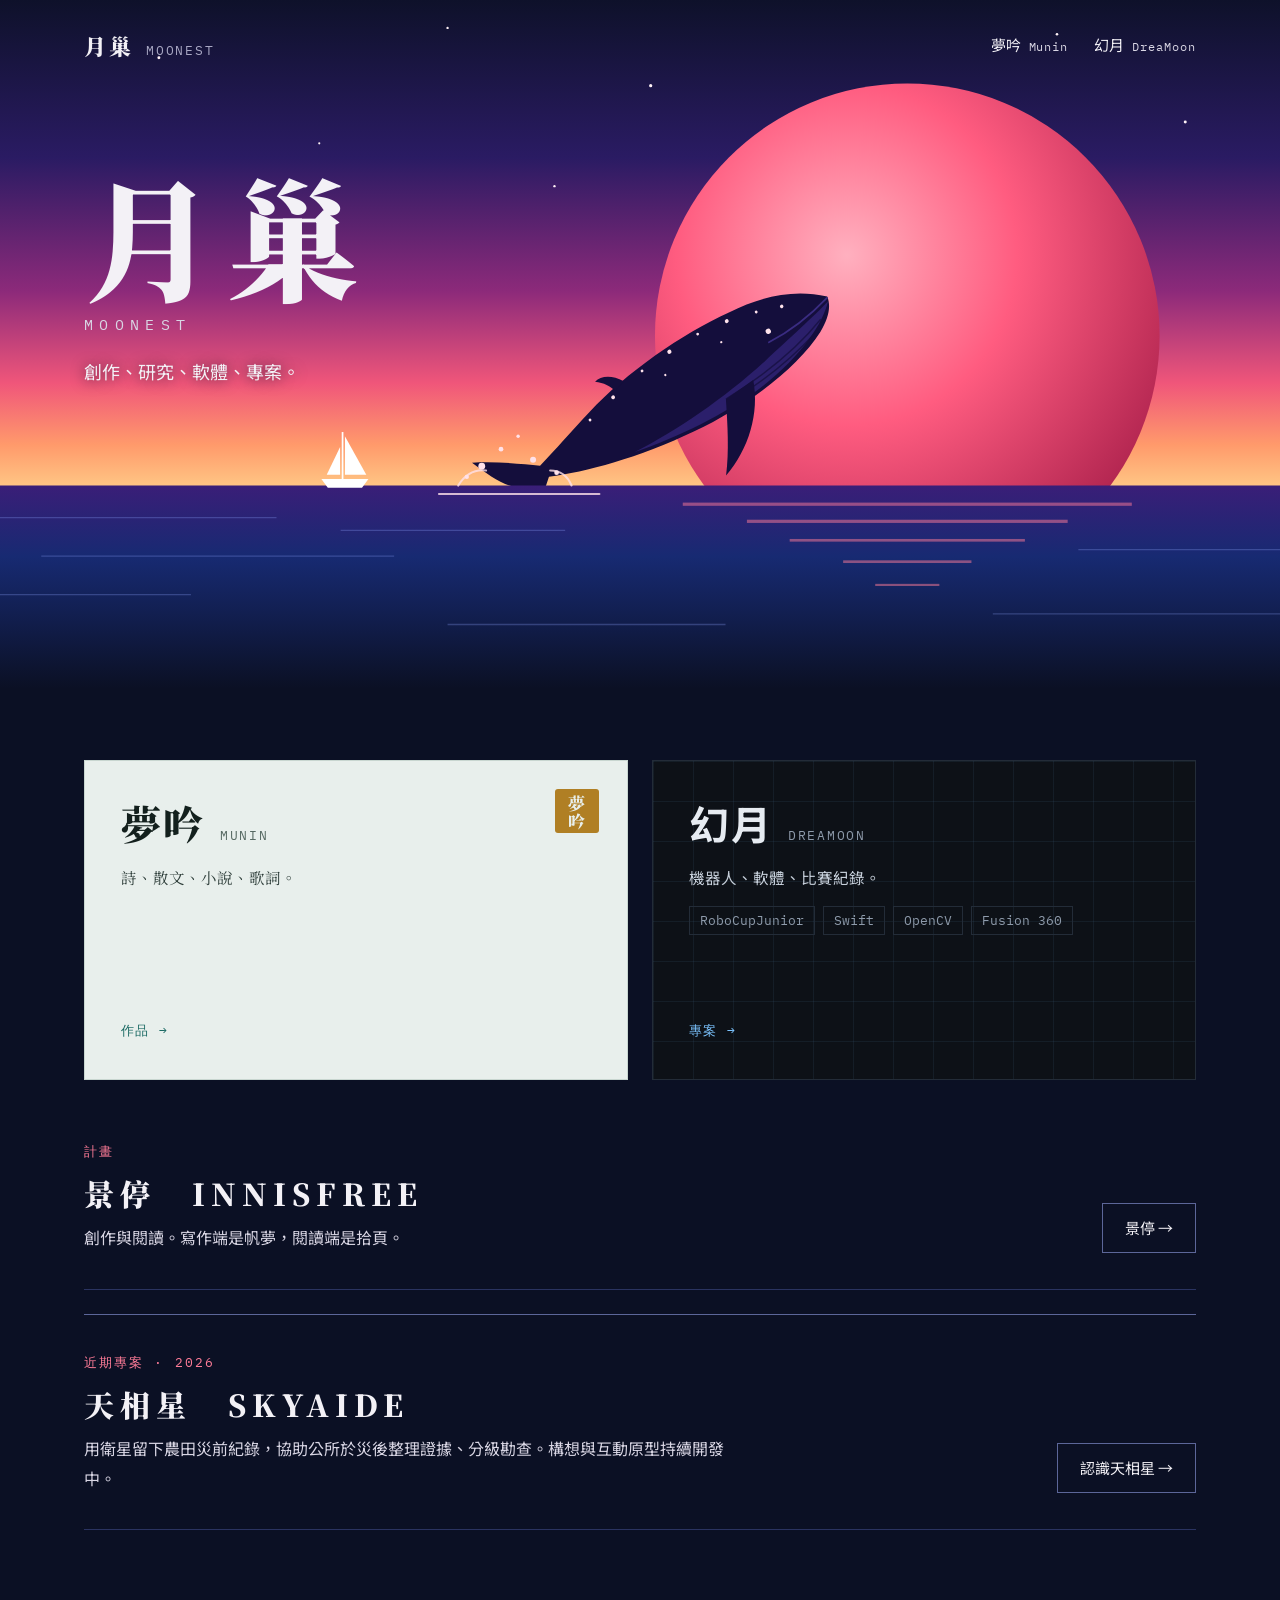
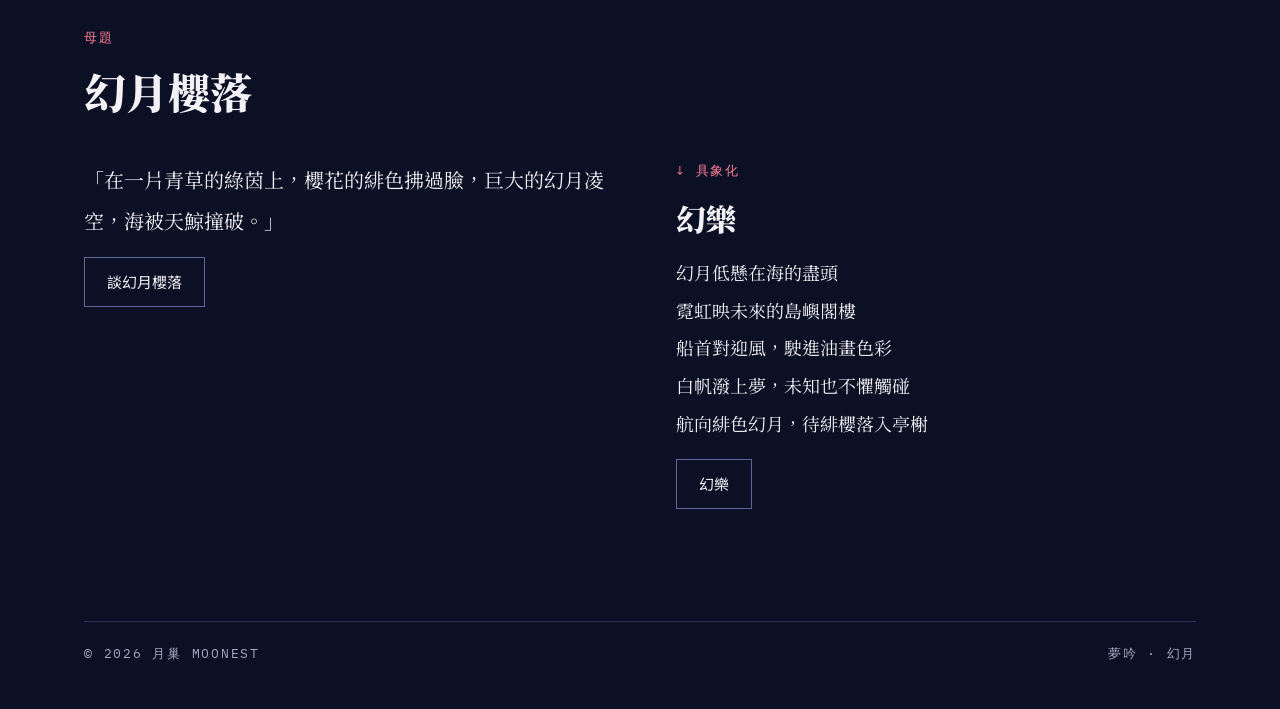
==== commit e7115006: "首頁移除「名字」區塊 Co-Authored-By: Claude Opus 5.5 <noreply@anthropic.com> Claude-Session: https://claude.ai" ====
--- a/index.html
+++ b/index.html
@@ -614,15 +614,6 @@
     </div>
   </section>
 
-  <section class="wrap block">
-    <div class="sec-head"><div class="label">名字</div></div>
-    <dl class="names">
-      <div><dt>月巢 <span>Moonest</span></dt><dd>創作、研究、專案的總體空間。</dd></div>
-      <div><dt>景停 <span>Innisfree</span></dt><dd>因一景而停。景亭。</dd></div>
-      <div><dt>帆夢</dt><dd>一個平凡的夢，或是一個揚帆的夢。</dd></div>
-      <div><dt>拾頁</dt><dd>拾頁。拾葉。十頁。</dd></div>
-    </dl>
-  </section>
 </div>
 
 <!-- ===== 景停 ===== -->
